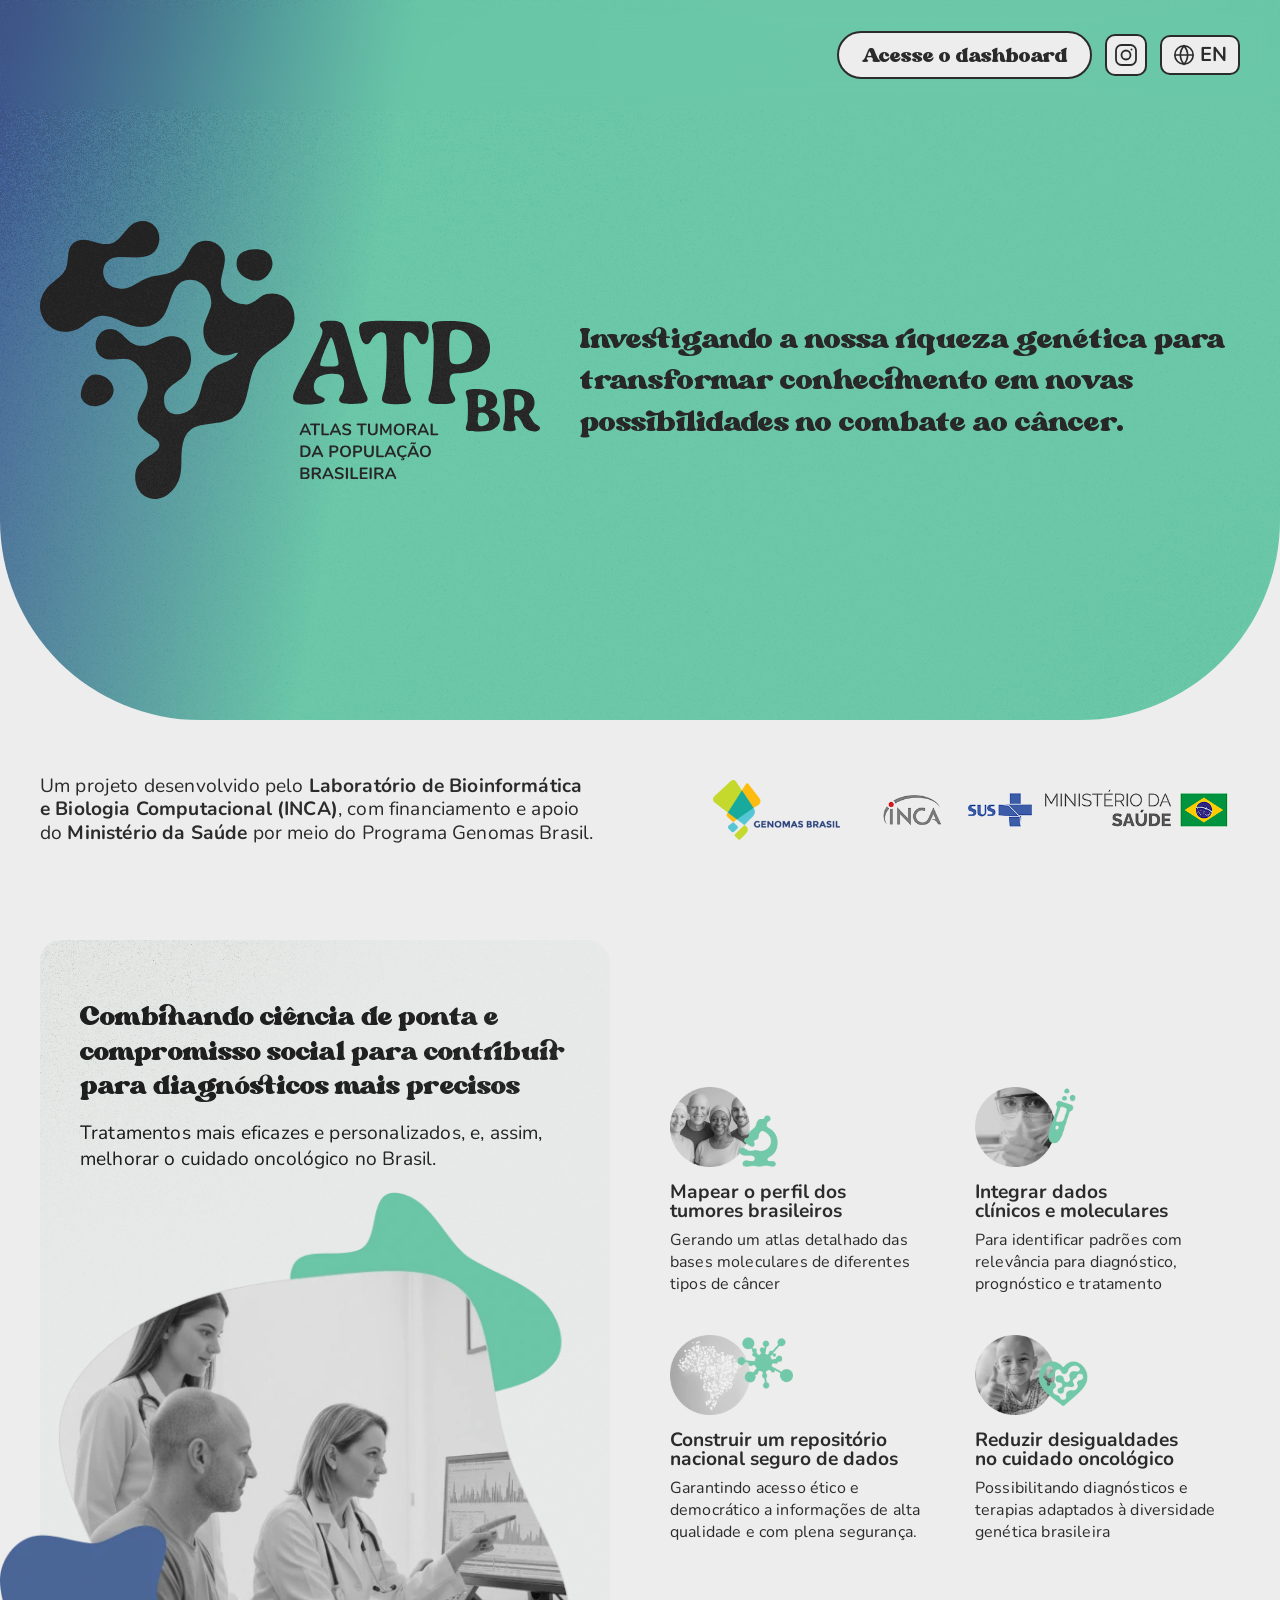
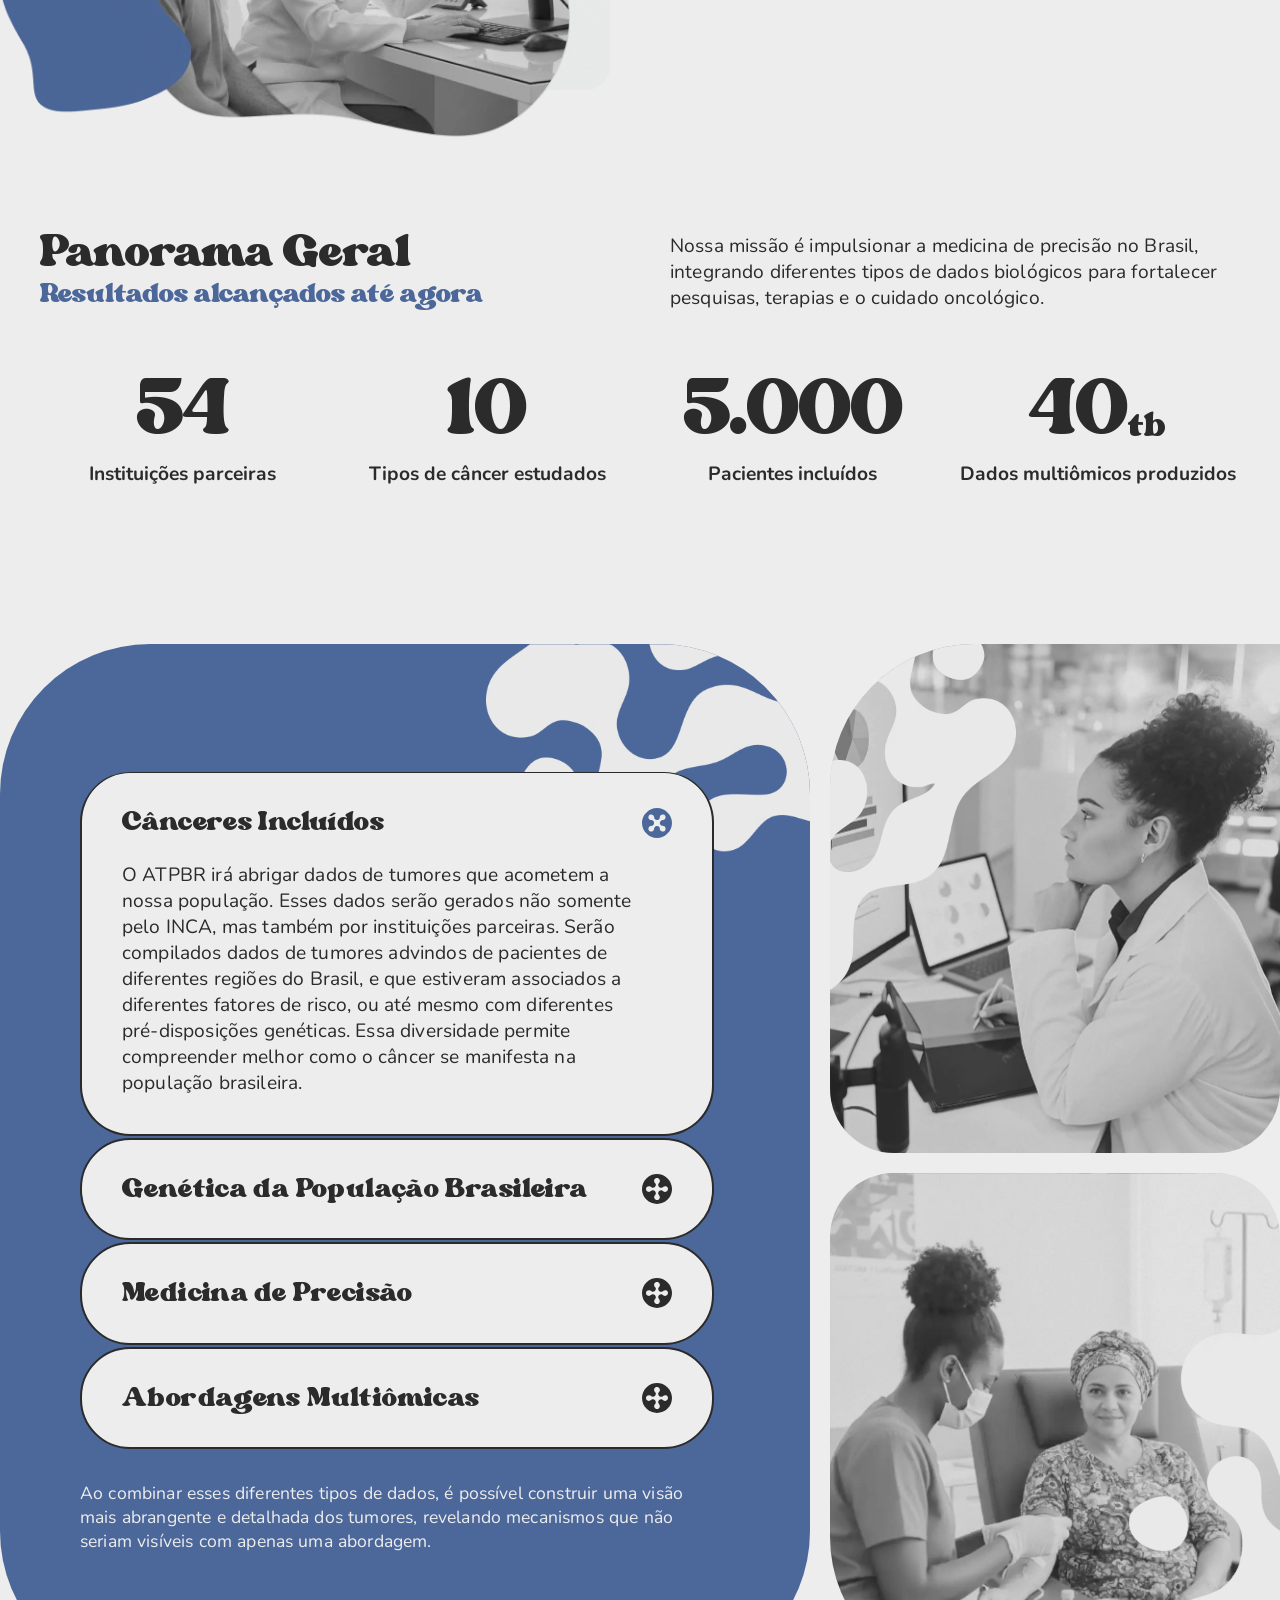
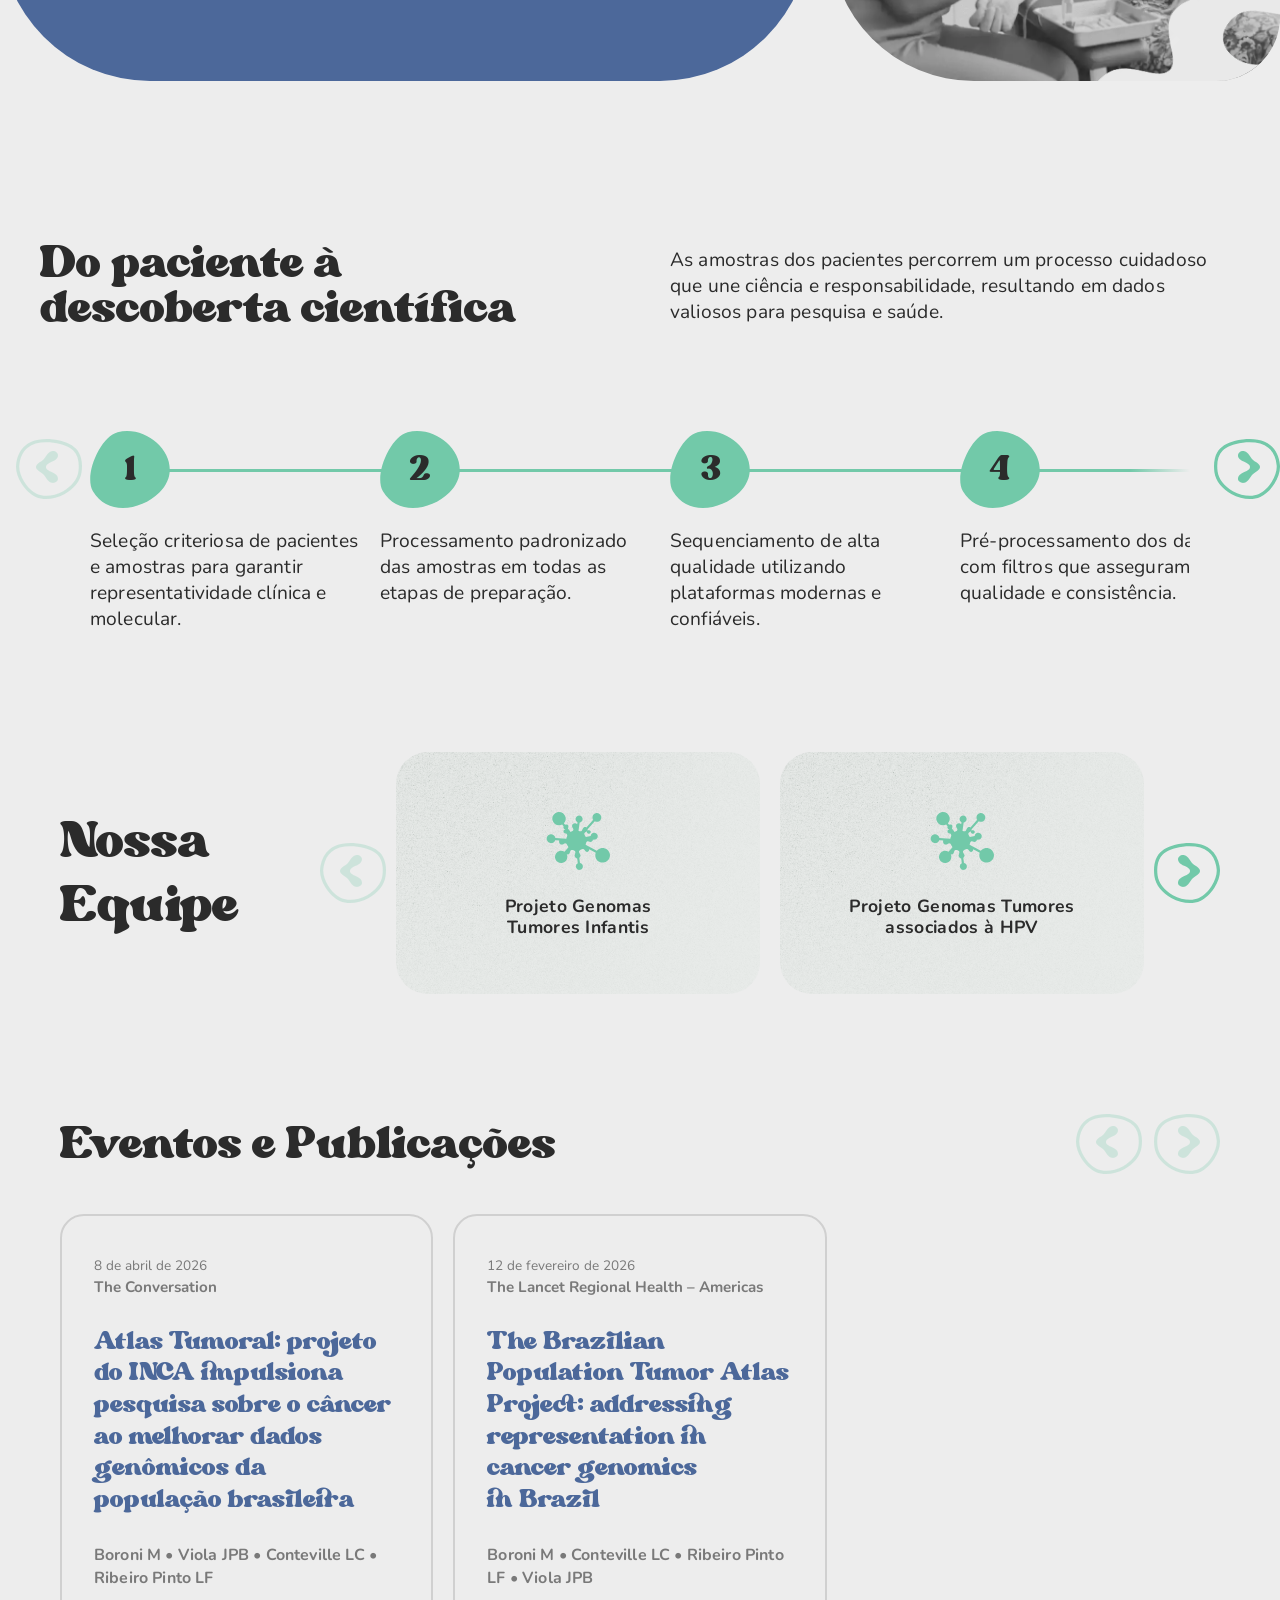
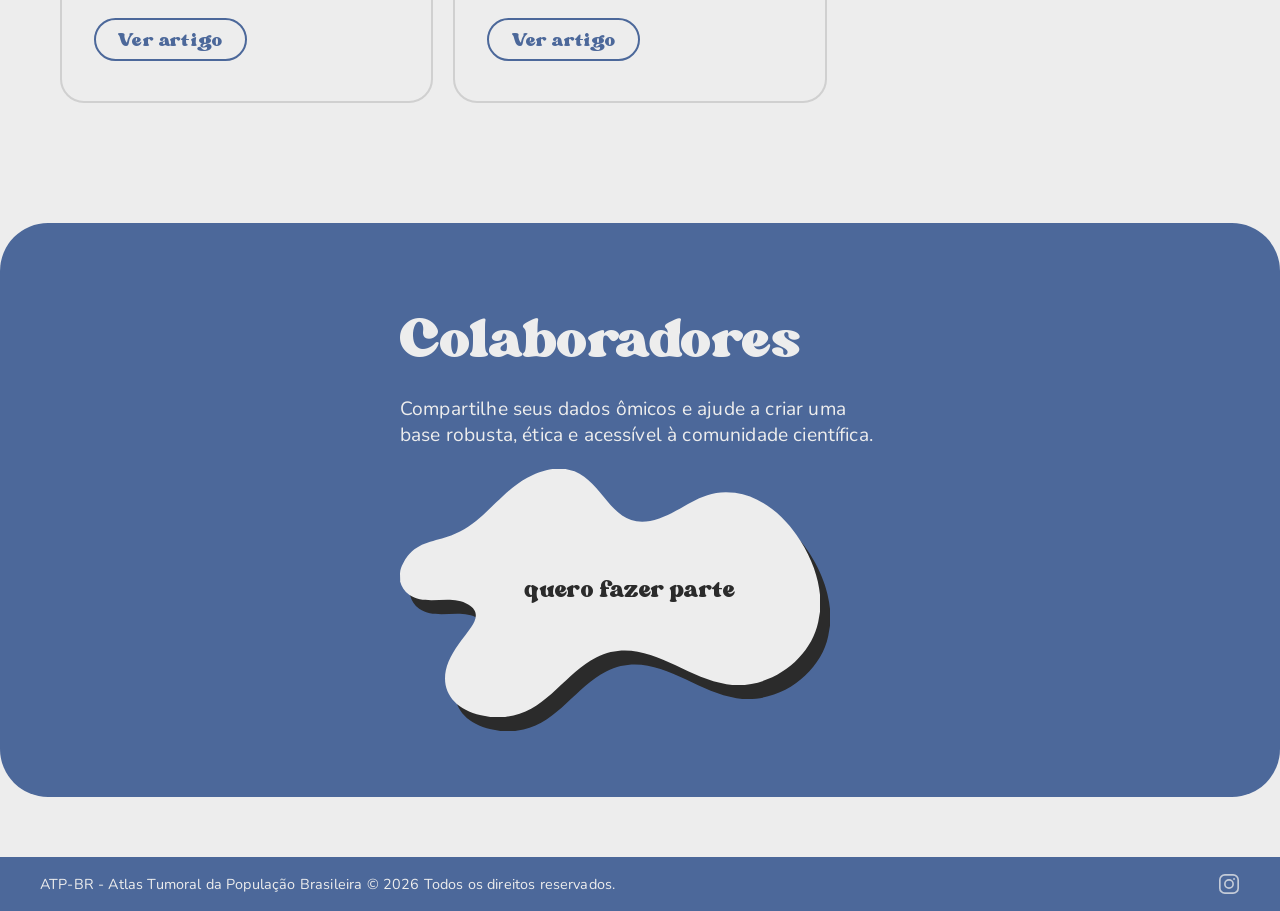
==== index.html @ d6e01028 "Modify publication title for clarity Updated the publication title to include additional context abo" ====
<!DOCTYPE html>
<html lang="pt-br">

<head>
    <meta charset="UTF-8">
    <meta name="viewport" content="width=device-width, initial-scale=1.0">
    <link rel="stylesheet" href="./style.css">
    <title>Atlas Tumoral da População Brasileira</title>
    <link rel="apple-touch-icon" sizes="180x180" href="./assets/apple-touch-icon.png">
<link rel="icon" type="image/png" sizes="32x32" href="./assets/favicon-32x32.png">
<link rel="icon" type="image/png" sizes="16x16" href="./assets/favicon-16x16.png">
    <link rel="preconnect" href="https://fonts.googleapis.com">
    <link rel="preconnect" href="https://fonts.gstatic.com" crossorigin>
    <link href="https://fonts.googleapis.com/css2?family=Nunito&display=swap" rel="stylesheet">
</head>

<body>
    <h1 style="display: none;">Atlas Tumoral da População Brasileira</h1>

    <header class="site-header">
        <div class="header-inner">

            <!-- CTAs (somem no mobile) -->
            <a href="https://forms.gle/86CwDE7oo6FdZ55z7" class="header-cta">Acesse o dashboard</a>
            <!-- <a href="#cta-cards" class="header-cta">Envie sua amostra</a> -->

            <!-- Instagram -->
            <a href="https://www.instagram.com/atp.br" target="_self" rel="noopener noreferrer" class="header-icon-btn"
                aria-label="Instagram">
                <svg viewBox="0 0 24 24" fill="none" stroke="currentColor" stroke-width="1.8"
                    xmlns="http://www.w3.org/2000/svg">
                    <rect x="2" y="2" width="20" height="20" rx="5.5" ry="5.5" />
                    <circle cx="12" cy="12" r="4.5" />
                    <circle cx="17.5" cy="6.5" r="1" fill="currentColor" stroke="none" />
                </svg>
            </a>

            <!-- Idioma -->
            <a href="./en.html" target="_self" rel="noopener noreferrer"
                aria-label="Selecionar idioma">
            <button class="header-lang">
                <svg viewBox="0 0 24 24" fill="none" stroke="currentColor" stroke-width="1.8"
                    xmlns="http://www.w3.org/2000/svg">
                    <circle cx="12" cy="12" r="10" />
                    <path
                        d="M2 12h20M12 2a15.3 15.3 0 0 1 4 10 15.3 15.3 0 0 1-4 10 15.3 15.3 0 0 1-4-10 15.3 15.3 0 0 1 4-10z" />
                </svg>
                EN
            </button>
            </a>

            <!-- Hamburguer (só no mobile) -->
            <button class="header-hamburger" id="headerHamburger" aria-label="Abrir menu">
                <svg class="icon-hamburger" viewBox="0 0 90 66.18" fill="none" stroke="currentColor" stroke-width="2.5"
                    stroke-linecap="round" xmlns="http://www.w3.org/2000/svg">
                    <g id="Camada_1-2" data-name="Camada 1">
                        <path d="M6.46,12.93h77.07c3.57,0,6.46-2.89,6.46-6.46s-2.89-6.46-6.46-6.46H6.46C2.89,0,0,2.9,0,6.47s2.89,6.46,6.46,6.46h0Z" fill="currentColor" stroke="none"/>
                        <path d="M6.46,39.55h77.07c3.57,0,6.46-2.89,6.46-6.46s-2.89-6.46-6.46-6.46H6.46c-3.57,0-6.46,2.9-6.46,6.47s2.89,6.46,6.46,6.46h0Z" fill="currentColor" stroke="none"/>
                        <path d="M83.53,53.25H6.46c-3.57,0-6.46,2.89-6.46,6.46s2.89,6.46,6.46,6.46h77.07c3.57,0,6.46-2.89,6.46-6.46s-2.89-6.46-6.46-6.46h0Z" fill="currentColor" stroke="none"/>
                    </g>
                </svg>
                <svg class="icon-close" viewBox="0 0 193.82 194.05" fill="none" stroke="currentColor" stroke-width="15"
                    stroke-linecap="round" xmlns="http://www.w3.org/2000/svg">
                    <path d="M193.07,154.88c-3.96-18.1-18.81-23.9-35.21-25.74-9.19-.99-17.82-5.94-23.12-13.65-7.99-11.53-7.5-27.01,1.06-38.11,3.89-5.02,9.4-9.12,15.49-11.24,4.6-1.63,9.48-1.41,14.28-1.84,2.26-.28,4.6-.64,6.79-1.41,8.41-3.04,15.98-10.04,19.16-18.46,6.79-17.96-2.19-36.7-20.36-42.71-21.21-7.07-42.07,8.56-43.13,30.83-.07,2.76.14,5.52-.14,8.2-1.48,13.93-15.84,22.34-28.71,23.19-10.47.71-21.07-3.11-27.79-11.38-7.42-9.12-4.53-18.67-8.06-28.71C56.38,4.05,32.91-6.84,14.52,5.04,1.09,13.81-3.58,32.05,2.86,46.55c9.05,20.22,30.33,13.51,46.24,23.05,10.18,6.08,15.2,17.47,14.71,29.13-.42,8.49-3.68,16.97-9.9,22.77-3.25,3.11-7.35,5.23-11.74,6.51-8.56,2.33-16.97.71-25.03,5.23-6.43,3.61-11.53,9.55-14.35,16.33-6.08,14.42-1.41,30.83,11.81,39.39l-.21.07c12.59,8.2,29.7,6.08,40.23-4.45,12.45-12.3,6.51-30.83,16.97-43.42,6.58-7.99,16.83-11.6,26.94-11.1,8.63.42,17.18,3.75,22.98,10.11,5.52,6.08,6.29,11.81,6.43,19.59.49,21.28,18.88,38.25,40.09,33.45,17.68-3.96,28.85-20.51,25.03-38.33Z" fill="currentColor" stroke="none"/>
                </svg>
            </button>

        </div>
    </header>

    <!-- Popup mobile -->
    <div class="header-popup" id="headerPopup" role="dialog" aria-modal="true" aria-label="Menu">
        <a href="#cta-cards" class="popup-cta">Acesse o dashboard</a>
        <!-- <a href="##cta-cards" class="popup-cta">Envie sua amostra</a> -->
    </div>


    <section class="hero">

        <div class="hero-container">

            <img class="logo-hero" src="./assets/logo.svg" alt="Logo do Atlas Tumoral da População Brasileira">

            <h2 class=" ">Investigando a nossa riqueza genética para transformar conhecimento em novas possibilidades no
                combate ao câncer.</h2>
        </div>

    </section>

    <section class="patrocinadores">

        <h3 class="balance">Um projeto desenvolvido pelo <strong>Laboratório de Bioinformática e Biologia Computacional
                (INCA)</strong>, com financiamento e apoio do <strong>Ministério da Saúde</strong> por meio do Programa
            Genomas Brasil.
        </h3>

        <div class="patrocinadores-logos">
            <img src="./assets/logo_genomasraros.webp" alt="logo do Programa Nacional de Genômica e Saúde de Precisão">
            <img src="./assets/logo-inca-sus-ms-2026-defeso.png" alt="logos do INCA, SUS e Ministério da Saúde">
        </div>

    </section>

    <section class="container">

        <!-- Coluna Esquerda (40%) -->
        <div class="left-column">

            <div class="objetivos-header">
                <h2>Combinando ciência de ponta e compromisso social para contribuir para diagnósticos mais precisos
                </h2>
                <p>Tratamentos mais eficazes e personalizados, e, assim, melhorar o cuidado oncológico no Brasil.</p>
            </div>

            <div class="objetivos-imagem-wrapper">
                <img src="./assets/atendimento-atpbr.webp" alt="Equipe médica analisando exames com paciente"
                    class="objetivos-image">
            </div>

        </div>

        <!-- Coluna Direita (60%) -->
        <div class="right-column">
            <div class="objetivos-cards-grid">

                <!-- Card 1 -->
                <div class="objetivos-card">
                    <div class="icon-wrapper">
                        <img src="./assets/1-objetivo.webp" alt="Ícone Mapear Perfil">
                    </div>
                    <h3>Mapear o perfil dos tumores brasileiros</h3>
                    <p>Gerando um atlas detalhado das bases moleculares de diferentes tipos de câncer</p>
                </div>

                <!-- Card 2 -->
                <div class="objetivos-card">
                    <div class="icon-wrapper">
                        <img src="./assets/2-objetivo.webp" alt="Ícone Integrar Dados">
                    </div>
                    <h3>Integrar dados clínicos e moleculares</h3>
                    <p>Para identificar padrões com relevância para diagnóstico, prognóstico e tratamento</p>
                </div>

                <!-- Card 3 -->
                <div class="objetivos-card">
                    <div class="icon-wrapper">
                        <img src="./assets/3-objetivo.webp" alt="Ícone Construir Repositório">
                    </div>
                    <h3>Construir um repositório nacional seguro de dados</h3>
                    <p>Garantindo acesso ético e democrático a informações de alta qualidade e com plena segurança.</p>
                </div>

                <!-- Card 4 -->
                <div class="objetivos-card">
                    <div class="icon-wrapper">
                        <img src="./assets/4-objetivo.webp" alt="Ícone Reduzir Desigualdades">
                    </div>
                    <h3>Reduzir desigualdades no cuidado oncológico</h3>
                    <p>Possibilitando diagnósticos e terapias adaptados à diversidade genética brasileira</p>
                </div>

            </div>
        </div>

    </section>

    <div class="dobra">
        <section class="container title">
            <!-- Coluna Esquerda (50%) -->
            <div class="left">
                <h2>Panorama Geral</h2>
                <h3>Resultados alcançados até agora</h3>
            </div>

            <!-- Coluna Direita (50%) -->
            <div class="right">
                <p>Nossa missão é impulsionar a medicina de precisão no Brasil, integrando diferentes tipos de dados
                    biológicos para fortalecer pesquisas, terapias e o cuidado oncológico.</p>
            </div>
        </section>

        <section class="container panorama-cards-grid">

            <!-- Card 1 -->
            <div class="panorama-card">
                <span>54</span>
                <h3>Instituições parceiras</h3>
            </div>

            <!-- Card 2 -->
            <div class="panorama-card">
                <span>10</span>
                <h3>Tipos de câncer estudados</h3>
            </div>

            <!-- Card 3 -->
            <div class="panorama-card">
                <span>5.000</span>
                <h3>Pacientes incluídos</h3>
            </div>

            <!-- Card 4 -->
            <div class="panorama-card">
                <span>40<sub>tb</sub></span>
                <h3>Dados multiômicos produzidos</h3>
            </div>

        </section>
    </div>


    <section class="section-sanfona dobra">
        <div class="two-col">

            <!-- ── ESQUERDA: SANFONA ── -->
            <div class="col-left">
                <div class="accordion" role="list">

                    <!-- Item 1 – aberto por padrão -->
                    <div class="accordion-item" role="listitem">
                        <button class="accordion-trigger" aria-expanded="true" aria-controls="body-1">
                            <h3>Cânceres Incluídos</h3>
                            <span class="accordion-icon" aria-hidden="true">
                                <svg xmlns="http://www.w3.org/2000/svg" viewBox="0 0 338 338">
                                    <path
                                        d="M288.5,49.5c-66-66-173-66-239,0-66,66-66,173,0,239,66,66,173,66,239,0s66-173,0-239ZM175.8,292.3c-15.4,3.3-30.3-5-36.2-19.5-2.8-6.8-3.4-14.6-1.4-21.7,2.5-8.9,9.6-13.7,14-21.4,2.2-4,3.6-8.4,3.7-12.9.3-8.5-3.4-16.8-9.1-23.1-7.9-8.6-19.5-13.1-31-10.2-18,4.5-28.3,24.3-49,16.4-14.8-5.7-24.4-21.9-21.1-37.6,4.6-21.4,28.9-30.3,47.8-21.2,9.6,4.6,14.3,13.4,26,14.6,10.6,1.1,20.8-3.7,27.7-11.6,8.5-9.7,12.7-25.8,3.9-36.7-1.7-2.1-3.8-3.9-5.7-5.9-15-16.5-11.3-42.3,8.7-52.3,17.1-8.6,36.7-1.7,44.6,15.8,3.7,8.2,3.3,18.5-.5,26.6-1,2.1-2.4,4-3.8,5.8-3.1,3.7-6.7,7-8.8,11.4-2.8,5.8-3.8,12.6-3,18.9,1.8,13.9,12.4,25.2,26.2,27.7,9.2,1.7,18.8-.9,26-6.7,12.9-10.3,27.5-16.7,43.1-6.7,15.3,9.9,19.1,29.5,9.4,44.8-11.6,18.4-36.6,19.4-52,4.7-5.6-5.4-10.2-8.9-18.4-9.3-8.6-.4-17,3.3-23.4,9.1-7.5,6.8-12.2,16.6-11.2,26.9,1.5,16.3,18.8,25.2,18.7,42.7,0,14.9-10.6,28.5-25.3,31.6h0Z" />
                                </svg>
                            </span>
                        </button>
                        <div class="accordion-body open" id="body-1" role="region">
                            <div class="accordion-body-inner">
                                <p>O ATPBR irá abrigar dados de tumores que acometem a nossa população. Esses dados
                                    serão gerados não somente pelo INCA, mas também por instituições parceiras. Serão
                                    compilados dados de tumores advindos de pacientes de diferentes regiões do Brasil, e
                                    que estiveram associados a diferentes fatores de risco, ou até mesmo com diferentes
                                    pré-disposições genéticas. Essa diversidade permite compreender melhor como o câncer
                                    se manifesta na população brasileira.</p>
                            </div>
                        </div>
                    </div>

                    <!-- Item 2 -->
                    <div class="accordion-item" role="listitem">
                        <button class="accordion-trigger" aria-expanded="false" aria-controls="body-2">
                            <h3>Genética da População Brasileira</h3>
                            <span class="accordion-icon" aria-hidden="true">
                                <svg xmlns="http://www.w3.org/2000/svg" viewBox="0 0 338 338">
                                    <path
                                        d="M288.5,49.5c-66-66-173-66-239,0-66,66-66,173,0,239,66,66,173,66,239,0s66-173,0-239ZM175.8,292.3c-15.4,3.3-30.3-5-36.2-19.5-2.8-6.8-3.4-14.6-1.4-21.7,2.5-8.9,9.6-13.7,14-21.4,2.2-4,3.6-8.4,3.7-12.9.3-8.5-3.4-16.8-9.1-23.1-7.9-8.6-19.5-13.1-31-10.2-18,4.5-28.3,24.3-49,16.4-14.8-5.7-24.4-21.9-21.1-37.6,4.6-21.4,28.9-30.3,47.8-21.2,9.6,4.6,14.3,13.4,26,14.6,10.6,1.1,20.8-3.7,27.7-11.6,8.5-9.7,12.7-25.8,3.9-36.7-1.7-2.1-3.8-3.9-5.7-5.9-15-16.5-11.3-42.3,8.7-52.3,17.1-8.6,36.7-1.7,44.6,15.8,3.7,8.2,3.3,18.5-.5,26.6-1,2.1-2.4,4-3.8,5.8-3.1,3.7-6.7,7-8.8,11.4-2.8,5.8-3.8,12.6-3,18.9,1.8,13.9,12.4,25.2,26.2,27.7,9.2,1.7,18.8-.9,26-6.7,12.9-10.3,27.5-16.7,43.1-6.7,15.3,9.9,19.1,29.5,9.4,44.8-11.6,18.4-36.6,19.4-52,4.7-5.6-5.4-10.2-8.9-18.4-9.3-8.6-.4-17,3.3-23.4,9.1-7.5,6.8-12.2,16.6-11.2,26.9,1.5,16.3,18.8,25.2,18.7,42.7,0,14.9-10.6,28.5-25.3,31.6h0Z" />
                                </svg>
                            </span>
                        </button>
                        <div class="accordion-body" id="body-2" role="region">
                            <div class="accordion-body-inner">
                                <p>O Brasil é um dos países mais geneticamente diversos do mundo, resultado da mistura
                                    de diferentes origens. Essa diversidade influencia tanto o risco de desenvolver
                                    câncer quanto a resposta a tratamentos. O ATPBR tem como principal objetivo reunir
                                    dados de diferentes estudos que sejam representativos da nossa população, reduzindo
                                    desigualdades e fortalecendo soluções em saúde adaptadas ao Brasil.</p>
                            </div>
                        </div>
                    </div>

                    <!-- Item 3 -->
                    <div class="accordion-item" role="listitem">
                        <button class="accordion-trigger" aria-expanded="false" aria-controls="body-3">
                            <h3>Medicina de Precisão</h3>
                            <span class="accordion-icon" aria-hidden="true">
                                <svg xmlns="http://www.w3.org/2000/svg" viewBox="0 0 338 338">
                                    <path
                                        d="M288.5,49.5c-66-66-173-66-239,0-66,66-66,173,0,239,66,66,173,66,239,0s66-173,0-239ZM175.8,292.3c-15.4,3.3-30.3-5-36.2-19.5-2.8-6.8-3.4-14.6-1.4-21.7,2.5-8.9,9.6-13.7,14-21.4,2.2-4,3.6-8.4,3.7-12.9.3-8.5-3.4-16.8-9.1-23.1-7.9-8.6-19.5-13.1-31-10.2-18,4.5-28.3,24.3-49,16.4-14.8-5.7-24.4-21.9-21.1-37.6,4.6-21.4,28.9-30.3,47.8-21.2,9.6,4.6,14.3,13.4,26,14.6,10.6,1.1,20.8-3.7,27.7-11.6,8.5-9.7,12.7-25.8,3.9-36.7-1.7-2.1-3.8-3.9-5.7-5.9-15-16.5-11.3-42.3,8.7-52.3,17.1-8.6,36.7-1.7,44.6,15.8,3.7,8.2,3.3,18.5-.5,26.6-1,2.1-2.4,4-3.8,5.8-3.1,3.7-6.7,7-8.8,11.4-2.8,5.8-3.8,12.6-3,18.9,1.8,13.9,12.4,25.2,26.2,27.7,9.2,1.7,18.8-.9,26-6.7,12.9-10.3,27.5-16.7,43.1-6.7,15.3,9.9,19.1,29.5,9.4,44.8-11.6,18.4-36.6,19.4-52,4.7-5.6-5.4-10.2-8.9-18.4-9.3-8.6-.4-17,3.3-23.4,9.1-7.5,6.8-12.2,16.6-11.2,26.9,1.5,16.3,18.8,25.2,18.7,42.7,0,14.9-10.6,28.5-25.3,31.6h0Z" />
                                </svg>
                            </span>
                        </button>
                        <div class="accordion-body" id="body-3" role="region">
                            <div class="accordion-body-inner">
                                <p>A medicina de precisão busca adaptar o cuidado oncológico às características
                                    biológicas, clínicas e sociais dos pacientes, superando a abordagem única e
                                    promovendo tratamentos mais eficazes. A partir dos dados disponibilizados pelo
                                    ATPBR, será possível identificar padrões específicos nos tumores da população
                                    brasileira, integrando informações genômicas, moleculares e clínicas. Esse
                                    conhecimento permitirá desenvolver estratégias terapêuticas mais adequadas à
                                    realidade do país, fortalecendo tanto a pesquisa científica quanto a formulação de
                                    políticas públicas que garantam um cuidado oncológico mais preciso, acessível e
                                    equitativo.
                                </p>
                            </div>
                        </div>
                    </div>

                    <!-- Item 4 -->
                    <div class="accordion-item" role="listitem">
                        <button class="accordion-trigger" aria-expanded="false" aria-controls="body-4">
                            <h3>Abordagens Multiômicas</h3>
                            <span class="accordion-icon" aria-hidden="true">
                                <svg xmlns="http://www.w3.org/2000/svg" viewBox="0 0 338 338">
                                    <path
                                        d="M288.5,49.5c-66-66-173-66-239,0-66,66-66,173,0,239,66,66,173,66,239,0s66-173,0-239ZM175.8,292.3c-15.4,3.3-30.3-5-36.2-19.5-2.8-6.8-3.4-14.6-1.4-21.7,2.5-8.9,9.6-13.7,14-21.4,2.2-4,3.6-8.4,3.7-12.9.3-8.5-3.4-16.8-9.1-23.1-7.9-8.6-19.5-13.1-31-10.2-18,4.5-28.3,24.3-49,16.4-14.8-5.7-24.4-21.9-21.1-37.6,4.6-21.4,28.9-30.3,47.8-21.2,9.6,4.6,14.3,13.4,26,14.6,10.6,1.1,20.8-3.7,27.7-11.6,8.5-9.7,12.7-25.8,3.9-36.7-1.7-2.1-3.8-3.9-5.7-5.9-15-16.5-11.3-42.3,8.7-52.3,17.1-8.6,36.7-1.7,44.6,15.8,3.7,8.2,3.3,18.5-.5,26.6-1,2.1-2.4,4-3.8,5.8-3.1,3.7-6.7,7-8.8,11.4-2.8,5.8-3.8,12.6-3,18.9,1.8,13.9,12.4,25.2,26.2,27.7,9.2,1.7,18.8-.9,26-6.7,12.9-10.3,27.5-16.7,43.1-6.7,15.3,9.9,19.1,29.5,9.4,44.8-11.6,18.4-36.6,19.4-52,4.7-5.6-5.4-10.2-8.9-18.4-9.3-8.6-.4-17,3.3-23.4,9.1-7.5,6.8-12.2,16.6-11.2,26.9,1.5,16.3,18.8,25.2,18.7,42.7,0,14.9-10.6,28.5-25.3,31.6h0Z" />
                                </svg>
                            </span>
                        </button>
                        <div class="accordion-body" id="body-4" role="region">
                            <div class="accordion-body-inner">
                                <p>Para compreender o câncer em profundidade, o ATPBR utiliza abordagens multiômicas,
                                    que integram diferentes camadas de informação biológica. Entre elas estão:</p>
                                <ul>
                                    <li>
                                        <p><strong>Sequenciamento do Genoma:</strong> podemos sequenciar o genoma
                                            completo (WGS, do
                                            inglês whole genome sequencing), ou seja, todo o DNA das células tumorais,
                                            ou parte dele, através do exoma sequenciamento analisa todo a parte que
                                            codifica pedaço dos genes traduzidos em proteínas (éxon), ou painéis, onde
                                            apenas uma porção do gene, ou alguns poucos genes são sequenciados. A
                                            análise do DNA das células tumorais permite detectar alterações genéticas
                                            como mutações somáticas e germinativas, assim como variações no número de
                                            cópias e outras variações estruturais.</p>
                                    </li>
                                    <li>
                                        <p><strong>Sequenciamento do RNA (RNA-seq):</strong> investiga quais genes estão
                                            sendo expressos
                                            (ativos) ou não (inativos), revelando o comportamento das células tumorais.
                                        </p>
                                    </li>
                                    <li>
                                        <p><strong>Metiloma:</strong> estuda modificações químicas no DNA que regulam a
                                            acessibilidade da
                                            cromatina, ou seja, o quão acessível está o DNA para que o gene possa ser
                                            lido e expresso. Os padrões de metilação influenciam na expressão dos genes,
                                            sem alterar a sequência genética.</p>
                                    </li>
                                </ul>
                                <p>Ao combinar esses diferentes tipos de dados, é possível construir uma visão mais
                                    abrangente e detalhada dos tumores, revelando mecanismos que não seriam visíveis com
                                    apenas uma abordagem.
                                </p>
                            </div>
                        </div>
                    </div>

                </div><!-- /accordion -->

                <span class="section-label">Ao combinar esses diferentes tipos de dados, é possível construir uma visão
                    mais abrangente e detalhada dos tumores, revelando mecanismos que não seriam visíveis com apenas uma
                    abordagem.</span>

            </div><!-- /col-left -->

            <!-- ── DIREITA: IMAGE CARDS ── -->
            <div class="col-right">
                <div class="img-card">
                </div>
                <div class="img-card">
                </div>
            </div><!-- /col-right -->

        </div><!-- /two-col -->
    </section>

    <div class="dobra">
        <section class="container title">
            <!-- Coluna Esquerda (50%) -->
            <div class="left">
                <h2>Do paciente à descoberta científica</h2>
            </div>

            <!-- Coluna Direita (50%) -->
            <div class="right">
                <p>As amostras dos pacientes percorrem um processo cuidadoso que une ciência e responsabilidade,
                    resultando em dados valiosos para pesquisa e saúde.</p>
            </div>
        </section>
    </div>


    <section class="slider-section">

        <!-- Linha horizontal de fundo -->
        <div class="slider-line"></div>

        <!-- Seta esquerda -->
        <button class="arrow-btn left-btn" id="btnPrev" aria-label="Anterior" disabled>
            <svg width="66" height="60" viewBox="0 0 66 60" fill="none" xmlns="http://www.w3.org/2000/svg">
                <path
                    d="M40.6837 13.4179C39.3482 12.2298 37.4564 11.7118 35.5792 12.1601C31.2894 13.1861 29.8966 18.1134 27.21 20.6865C26.1213 21.7287 24.8081 22.509 23.5919 23.374C22.5379 24.1235 21.4251 24.923 20.6524 25.9999C19.774 27.2239 19.7844 28.8138 20.6817 30.04C22.3696 32.3464 25.1948 33.3834 27.21 35.3134C29.8954 37.8866 31.2895 42.8149 35.5792 43.8398C37.4574 44.2891 39.3492 43.77 40.6837 42.582C42.8484 40.6541 42.1083 37.5737 40.1778 35.7284C37.7076 33.3675 33.7236 32.8857 31.2315 30.6064C31.1249 30.5096 31.0196 30.4072 30.9151 30.3007C29.6737 29.0408 29.6737 26.9581 30.9151 25.6982C31.0196 25.5917 31.1249 25.4893 31.2315 25.3925C33.7236 23.1132 37.7076 22.6324 40.1778 20.2704C42.1081 18.4242 42.8481 15.3457 40.6837 13.4179Z"
                    fill="#72C9A9" />
                <path fill-rule="evenodd" clip-rule="evenodd"
                    d="M37.1895 0.413016C31.7279 -0.216952 26.7182 -0.126862 22.295 0.68743C17.3026 1.60566 13.0499 3.44635 9.65533 6.15813C4.06425 10.624 0.838481 17.3712 0.0693893 26.2109C-0.409653 31.7129 1.6065 38.4657 5.59967 44.7392C9.47659 50.8305 14.6207 55.6344 19.711 57.9199C22.8177 59.3148 26.388 59.9999 30.167 59.9999C36.1622 59.9999 42.6856 58.2774 48.7383 54.9355C53.1943 52.4754 57.0755 49.2751 59.9639 45.6835C63.1575 41.7127 65.0598 37.4353 65.6192 32.9716C66.2611 27.849 66.0933 23.2865 65.1212 19.4111C64.163 15.5903 62.3928 12.2963 59.8575 9.622C55.2907 4.80364 47.7155 1.77306 37.6827 0.475516V0.469657C37.5634 0.454688 37.4474 0.442547 37.3292 0.428641C37.2824 0.422212 37.2362 0.41642 37.1895 0.411063V0.413016ZM30.3575 3.21477C32.556 3.21478 34.8657 3.36134 37.2794 3.65813C46.7711 4.82391 53.377 7.49291 57.4766 11.8173C61.9391 16.5254 63.544 23.3173 62.3838 32.5781C61.4451 40.0707 55.7487 47.38 47.1456 52.1308C41.572 55.2091 35.6064 56.7997 30.1827 56.7997C26.8684 56.7997 23.7569 56.2058 21.0596 54.995C16.6017 52.9935 11.8539 48.5202 8.35943 43.0302L8.35748 43.0292C4.73367 37.3365 2.89621 31.3058 3.31549 26.4853C4.00636 18.5489 6.82883 12.551 11.7051 8.65618C16.2088 5.0582 22.5787 3.21477 30.3575 3.21477Z"
                    fill="#72C9A9" />
            </svg>
        </button>

        <div class="slider-wrapper">

            <div class="slider-inner">
                <!-- Viewport do slider -->
                <div class="slider-viewport">
                    <div class="slider-track" id="sliderTrack">

                        <!-- Card 1 -->
                        <div class="slide-card">
                            <div class="card-number-wrap">
                                <svg class="bg-svg" viewBox="0 0 62 60" fill="none" xmlns="http://www.w3.org/2000/svg">
                                    <path
                                        d="M21.3721 0.904661C48.0598 -5.76931 76.4292 25.942 53.7118 48.112C39.6316 61.8596 13.3519 66.3755 2.09765 46.9331C-5.24595 34.2345 8.01829 4.24164 21.3721 0.904661Z"
                                        fill="#72C9A9" />
                                </svg>
                                <span class="num">1</span>
                            </div>
                            <p class="card-text">Seleção criteriosa de pacientes e amostras para garantir
                                representatividade clínica e molecular.</p>
                        </div>

                        <!-- Card 2 -->
                        <div class="slide-card">
                            <div class="card-number-wrap">
                                <svg class="bg-svg" viewBox="0 0 62 60" fill="none" xmlns="http://www.w3.org/2000/svg">
                                    <path
                                        d="M21.3721 0.904661C48.0598 -5.76931 76.4292 25.942 53.7118 48.112C39.6316 61.8596 13.3519 66.3755 2.09765 46.9331C-5.24595 34.2345 8.01829 4.24164 21.3721 0.904661Z"
                                        fill="#72C9A9" />
                                </svg>
                                <span class="num">2</span>
                            </div>
                            <p class="card-text">Processamento padronizado das amostras em todas as etapas de
                                preparação.</p>
                        </div>

                        <!-- Card 3 -->
                        <div class="slide-card">
                            <div class="card-number-wrap">
                                <svg class="bg-svg" viewBox="0 0 62 60" fill="none" xmlns="http://www.w3.org/2000/svg">
                                    <path
                                        d="M21.3721 0.904661C48.0598 -5.76931 76.4292 25.942 53.7118 48.112C39.6316 61.8596 13.3519 66.3755 2.09765 46.9331C-5.24595 34.2345 8.01829 4.24164 21.3721 0.904661Z"
                                        fill="#72C9A9" />
                                </svg>
                                <span class="num">3</span>
                            </div>
                            <p class="card-text">Sequenciamento de alta qualidade utilizando plataformas modernas e
                                confiáveis.</p>
                        </div>

                        <!-- Card 4 -->
                        <div class="slide-card">
                            <div class="card-number-wrap">
                                <svg class="bg-svg" viewBox="0 0 62 60" fill="none" xmlns="http://www.w3.org/2000/svg">
                                    <path
                                        d="M21.3721 0.904661C48.0598 -5.76931 76.4292 25.942 53.7118 48.112C39.6316 61.8596 13.3519 66.3755 2.09765 46.9331C-5.24595 34.2345 8.01829 4.24164 21.3721 0.904661Z"
                                        fill="#72C9A9" />
                                </svg>
                                <span class="num">4</span>
                            </div>
                            <p class="card-text">Pré-processamento dos dados com filtros que asseguram qualidade e
                                consistência.</p>
                        </div>

                        <!-- Card 5 -->
                        <div class="slide-card">
                            <div class="card-number-wrap">
                                <svg class="bg-svg" viewBox="0 0 62 60" fill="none" xmlns="http://www.w3.org/2000/svg">
                                    <path
                                        d="M21.3721 0.904661C48.0598 -5.76931 76.4292 25.942 53.7118 48.112C39.6316 61.8596 13.3519 66.3755 2.09765 46.9331C-5.24595 34.2345 8.01829 4.24164 21.3721 0.904661Z"
                                        fill="#72C9A9" />
                                </svg>
                                <span class="num">5</span>
                            </div>
                            <p class="card-text">Análises dos dados com pipelines reconhecidos pela comunidade
                                científica
                            </p>
                        </div>

                        <!-- Card 6 -->
                        <div class="slide-card">
                            <div class="card-number-wrap">
                                <svg class="bg-svg" viewBox="0 0 62 60" fill="none" xmlns="http://www.w3.org/2000/svg">
                                    <path
                                        d="M21.3721 0.904661C48.0598 -5.76931 76.4292 25.942 53.7118 48.112C39.6316 61.8596 13.3519 66.3755 2.09765 46.9331C-5.24595 34.2345 8.01829 4.24164 21.3721 0.904661Z"
                                        fill="#72C9A9" />
                                </svg>
                                <span class="num">6</span>
                            </div>
                            <p class="card-text">Padronização das referências genômicas para garantir análises
                                consistentes e comparáveis.</p>
                        </div>

                        <!-- Card 7 -->
                        <div class="slide-card">
                            <div class="card-number-wrap">
                                <svg class="bg-svg" viewBox="0 0 62 60" fill="none" xmlns="http://www.w3.org/2000/svg">
                                    <path
                                        d="M21.3721 0.904661C48.0598 -5.76931 76.4292 25.942 53.7118 48.112C39.6316 61.8596 13.3519 66.3755 2.09765 46.9331C-5.24595 34.2345 8.01829 4.24164 21.3721 0.904661Z"
                                        fill="#72C9A9" />
                                </svg>
                                <span class="num">7</span>
                            </div>
                            <p class="card-text">Portal público para acesso seguro e visualização integrada dos
                                resultados.</p>
                        </div>

                    </div><!-- /slider-track -->
                </div><!-- /slider-viewport -->
            </div><!-- /slider-inner -->

        </div><!-- /slider-wrapper -->

        <!-- Seta direita -->
        <button class="arrow-btn right-btn" id="btnNext" aria-label="Próximo">
            <svg width="66" height="60" viewBox="0 0 66 60" fill="none" xmlns="http://www.w3.org/2000/svg">
                <path
                    d="M25.3176 13.4179C26.653 12.2298 28.5449 11.7118 30.4221 12.1601C34.7118 13.1861 36.1046 18.1134 38.7912 20.6865C39.8799 21.7287 41.1931 22.509 42.4094 23.374C43.4634 24.1235 44.5761 24.923 45.3488 25.9999C46.2272 27.2239 46.2168 28.8138 45.3195 30.04C43.6316 32.3464 40.8064 33.3834 38.7912 35.3134C36.1058 37.8866 34.7117 42.8149 30.4221 43.8398C28.5439 44.2891 26.652 43.77 25.3176 42.582C23.1528 40.6541 23.8929 37.5737 25.8234 35.7284C28.2936 33.3675 32.2776 32.8857 34.7697 30.6064C34.8763 30.5096 34.9816 30.4072 35.0861 30.3007C36.3275 29.0408 36.3275 26.9581 35.0861 25.6982C34.9816 25.5917 34.8763 25.4893 34.7697 25.3925C32.2776 23.1132 28.2936 22.6324 25.8234 20.2704C23.8931 18.4242 23.1531 15.3457 25.3176 13.4179Z"
                    fill="#72C9A9" />
                <path fill-rule="evenodd" clip-rule="evenodd"
                    d="M28.8117 0.413016C34.2733 -0.216952 39.283 -0.126862 43.7062 0.68743C48.6986 1.60566 52.9513 3.44635 56.3459 6.15813C61.937 10.624 65.1627 17.3712 65.9318 26.2109C66.4109 31.7129 64.3947 38.4657 60.4016 44.7392C56.5246 50.8305 51.3805 55.6344 46.2902 57.9199C43.1835 59.3148 39.6132 59.9999 35.8342 59.9999C29.839 59.9999 23.3156 58.2774 17.2629 54.9355C12.807 52.4754 8.92571 49.2751 6.0373 45.6835C2.84377 41.7127 0.941445 37.4353 0.382024 32.9716C-0.25992 27.849 -0.0921291 23.2865 0.88007 19.4111C1.83819 15.5903 3.60844 12.2963 6.14374 9.622C10.7105 4.80364 18.2858 1.77306 28.3185 0.475516V0.469657C28.4378 0.454688 28.5538 0.442547 28.6721 0.428641C28.7188 0.422212 28.765 0.41642 28.8117 0.411063V0.413016ZM35.6437 3.21477C33.4452 3.21478 31.1355 3.36134 28.7219 3.65813C19.2301 4.82391 12.6242 7.49291 8.5246 11.8173C4.06216 16.5254 2.45723 23.3173 3.61738 32.5781C4.5561 40.0707 10.2525 47.38 18.8557 52.1308C24.4292 55.2091 30.3948 56.7997 35.8185 56.7997C39.1328 56.7997 42.2444 56.2058 44.9416 54.995C49.3995 52.9935 54.1473 48.5202 57.6418 43.0302L57.6437 43.0292C61.2676 37.3365 63.105 31.3058 62.6857 26.4853C61.9949 18.5489 59.1724 12.551 54.2961 8.65618C49.7924 5.0582 43.4226 3.21477 35.6437 3.21477Z"
                    fill="#72C9A9" />
            </svg>
        </button>

    </section>

    <section class="equipe-section dobra">
        <div class="equipe-inner">

            <!-- Coluna esquerda: título -->
            <div class="equipe-title-col">
                <h2>Nossa Equipe</h2>
            </div>

            <!-- Coluna direita: slider -->
            <div class="equipe-slider-col">

                <!-- Seta esquerda -->
                <button class="equipe-arrow left-btn" id="equipePrev" aria-label="Anterior" disabled>
                    <svg width="66" height="60" viewBox="0 0 66 60" fill="none" xmlns="http://www.w3.org/2000/svg">
                        <path
                            d="M40.6837 13.4179C39.3482 12.2298 37.4564 11.7118 35.5792 12.1601C31.2894 13.1861 29.8966 18.1134 27.21 20.6865C26.1213 21.7287 24.8081 22.509 23.5919 23.374C22.5379 24.1235 21.4251 24.923 20.6524 25.9999C19.774 27.2239 19.7844 28.8138 20.6817 30.04C22.3696 32.3464 25.1948 33.3834 27.21 35.3134C29.8954 37.8866 31.2895 42.8149 35.5792 43.8398C37.4574 44.2891 39.3492 43.77 40.6837 42.582C42.8484 40.6541 42.1083 37.5737 40.1778 35.7284C37.7076 33.3675 33.7236 32.8857 31.2315 30.6064C31.1249 30.5096 31.0196 30.4072 30.9151 30.3007C29.6737 29.0408 29.6737 26.9581 30.9151 25.6982C31.0196 25.5917 31.1249 25.4893 31.2315 25.3925C33.7236 23.1132 37.7076 22.6324 40.1778 20.2704C42.1081 18.4242 42.8481 15.3457 40.6837 13.4179Z"
                            fill="#72C9A9" />
                        <path fill-rule="evenodd" clip-rule="evenodd"
                            d="M37.1895 0.413016C31.7279 -0.216952 26.7182 -0.126862 22.295 0.68743C17.3026 1.60566 13.0499 3.44635 9.65533 6.15813C4.06425 10.624 0.838481 17.3712 0.0693893 26.2109C-0.409653 31.7129 1.6065 38.4657 5.59967 44.7392C9.47659 50.8305 14.6207 55.6344 19.711 57.9199C22.8177 59.3148 26.388 59.9999 30.167 59.9999C36.1622 59.9999 42.6856 58.2774 48.7383 54.9355C53.1943 52.4754 57.0755 49.2751 59.9639 45.6835C63.1575 41.7127 65.0598 37.4353 65.6192 32.9716C66.2611 27.849 66.0933 23.2865 65.1212 19.4111C64.163 15.5903 62.3928 12.2963 59.8575 9.622C55.2907 4.80364 47.7155 1.77306 37.6827 0.475516V0.469657C37.5634 0.454688 37.4474 0.442547 37.3292 0.428641C37.2824 0.422212 37.2362 0.41642 37.1895 0.411063V0.413016ZM30.3575 3.21477C32.556 3.21478 34.8657 3.36134 37.2794 3.65813C46.7711 4.82391 53.377 7.49291 57.4766 11.8173C61.9391 16.5254 63.544 23.3173 62.3838 32.5781C61.4451 40.0707 55.7487 47.38 47.1456 52.1308C41.572 55.2091 35.6064 56.7997 30.1827 56.7997C26.8684 56.7997 23.7569 56.2058 21.0596 54.995C16.6017 52.9935 11.8539 48.5202 8.35943 43.0302L8.35748 43.0292C4.73367 37.3365 2.89621 31.3058 3.31549 26.4853C4.00636 18.5489 6.82883 12.551 11.7051 8.65618C16.2088 5.0582 22.5787 3.21477 30.3575 3.21477Z"
                            fill="#72C9A9" />
                    </svg>
                </button>

                <!-- Viewport -->
                <div class="slider-viewport">
                    <div class="slider-track" id="equipeTrack">

                        <!-- Card 1 -->
                        <div class="equipe-card">
                            <div class="equipe-card-icon">
                                <svg width="83" height="79" viewBox="0 0 83 79" fill="none"
                                    xmlns="http://www.w3.org/2000/svg">
                                    <path
                                        d="M8.43712 14.0048C9.68109 18.6608 14.4703 21.4306 19.1261 20.1867C19.7834 20.011 20.4187 19.7533 20.9846 19.4553L22.7702 21.7894C22.5363 22.3419 22.4627 22.9337 22.6123 23.5158C22.9124 24.6827 24.0721 25.5202 25.3107 25.785C25.2577 25.7844 25.206 25.7777 25.1538 25.7799C22.7959 25.8172 21.813 28.6179 23.4395 30.2579C24.9577 31.789 27.5718 30.58 27.5474 33.8054C27.5466 34.055 27.4342 34.5458 27.2722 35.1143C26.9427 35.8361 26.6832 36.5891 26.4935 37.3617C26.4009 37.586 26.3139 37.7765 26.2345 37.9297L12.1899 36.8258C12.1734 36.6542 12.1295 36.4898 12.0856 36.3255C11.2734 33.2854 8.11526 31.459 5.0753 32.2712C2.03535 33.0834 0.207013 36.245 1.02657 39.3125C1.84612 42.38 4.99691 44.179 8.03686 43.3668C9.95395 42.8546 11.3885 41.415 11.9793 39.6726L17.2662 40.0881C16.9686 40.7751 16.8643 41.56 17.0062 42.3437C17.3217 44.0845 18.7271 45.4901 20.5214 45.4626C22.5466 45.4321 24.837 42.2644 26.8476 44.5295C26.8637 44.5457 26.882 44.5702 26.8968 44.5926C27.3281 45.8008 27.931 46.9043 28.6621 47.8945C28.7811 48.1972 28.8658 48.4592 28.8913 48.6314C28.9146 48.7954 28.9232 48.9486 28.9222 49.0985L23.8932 54.6235C22.094 53.4903 19.8113 53.0732 17.5929 53.6659C13.348 54.8001 10.7918 59.1802 11.9333 63.4528C13.0748 67.7253 17.475 70.2469 21.72 69.1127C25.965 67.9786 28.5211 63.5984 27.3796 59.3259C27.2669 58.9041 27.1173 58.4981 26.9398 58.1083C27.6342 58.357 28.4375 58.3654 29.2423 58.0389C32.0452 56.8998 30.5301 53.129 33.0474 52.568C34.4157 52.264 37.6918 53.0935 38.0379 54.7294C38.5347 57.0938 36.1009 58.9119 37.6677 61.5801C38.3471 62.7396 39.372 63.3138 40.4301 63.4302L41.2689 69.6997C39.3447 70.6246 38.2666 72.8492 38.8373 74.9855C39.4886 77.423 41.9873 78.8681 44.4248 78.2169C46.8622 77.5657 48.3072 75.0669 47.656 72.6294C47.1876 70.8766 45.7445 69.6483 44.0753 69.3313L43.1857 62.6851C44.3507 61.8398 45.0592 60.3623 44.5445 58.5456C44.1035 56.9938 42.4309 55.9941 42.8438 54.223C43.211 52.643 46.4626 51.1845 47.9277 51.2097C49.9966 51.2438 50.2216 53.5135 51.6303 54.4371C53.9 55.9257 56.5433 53.9255 55.9506 51.3667L64.4967 56.0406C63.8311 57.8323 63.7115 59.8009 64.2384 61.7728C65.5921 66.8396 70.8325 69.8703 75.8991 68.5166C80.9657 67.1629 83.9962 61.9225 82.6425 56.8557C81.2887 51.7889 76.0484 48.7582 70.9818 50.1119C68.8456 50.6826 67.0914 51.9142 65.8596 53.5638L51.3661 45.6402C51.5908 44.559 52.196 42.5634 52.4977 42.0778C53.7743 40.0143 55.6784 41.9352 57.3404 41.9401C59.6014 41.9463 60.7383 40.4248 60.8664 38.8178C61.7557 39.17 62.763 39.2501 63.7517 38.9859C66.1891 38.3347 67.6341 35.8359 66.9829 33.3984C66.3316 30.9609 63.8329 29.5158 61.3954 30.167C59.4784 30.6792 58.1644 32.3507 58.0302 34.2645L51.6423 35.5927C51.0133 34.7102 49.8654 32.6431 49.7538 32.1594C49.1913 29.7246 51.7445 29.3857 53.0634 28.1501C52.9224 28.534 52.9003 29.0006 53.0516 29.5559C53.2964 30.45 54.2585 31.6131 55.2719 31.5184C56.4632 31.4085 58.276 30.0996 58.0743 28.7626C57.7816 26.8103 54.9942 26.3167 53.655 27.3553C53.9591 26.7694 54.0614 26.164 54.0027 25.5928L63.3119 15.2768C64.5394 15.9172 66.0076 16.1412 67.4591 15.7533C70.4991 14.9411 72.3254 11.783 71.5132 8.7429C70.7009 5.70283 67.5428 3.87638 64.5029 4.68859C61.4629 5.5008 59.6366 8.65897 60.4488 11.699C60.6171 12.329 60.8803 12.8748 61.2257 13.3988L52.4339 23.1363C51.5642 22.594 50.4362 22.4464 49.3213 22.9849C47.0349 24.0917 47.5544 27.3978 45.6189 28.0939C44.6208 28.4545 43.2018 27.9533 42.1264 27.4865L43.7031 16.9037C43.8401 16.8672 43.9843 16.858 44.1212 16.8214C46.5587 16.1701 48.0037 13.6714 47.3524 11.2338C46.7012 8.7963 44.2025 7.3512 41.765 8.00243C39.3276 8.65365 37.8826 11.1524 38.5338 13.59C38.8851 14.9046 39.7748 15.9286 40.8908 16.4814L40.4844 19.2103C38.6057 16.7252 33.4702 17.6013 33.7709 21.7581C33.9189 23.8166 36.302 24.829 35.2854 26.9433C34.8682 27.8089 33.1321 28.6689 31.9593 29.1554L28.4748 24.6139C29.1484 23.401 29.443 20.9015 28.3266 19.941C27.2786 19.0384 25.8868 19.1227 24.7263 19.7321L23.2191 17.7697C25.2066 15.6542 26.0852 12.5732 25.2803 9.56047C24.0364 4.90451 19.2472 2.13474 14.5914 3.37866C9.93558 4.62257 7.18605 9.37719 8.4227 14.0058L8.43712 14.0048ZM25.8868 25.8658L25.8952 25.8753C25.8759 25.8687 25.8572 25.8649 25.8386 25.861C25.8538 25.8629 25.8717 25.8639 25.8868 25.8658Z"
                                        fill="#72C9A9" />
                                </svg>
                            </div>
                            <h3>Projeto Genomas Tumores Infantis</h3>
                        </div>

                        <!-- Card 2 -->
                        <div class="equipe-card">
                            <div class="equipe-card-icon">
                                <svg width="83" height="79" viewBox="0 0 83 79" fill="none"
                                    xmlns="http://www.w3.org/2000/svg">
                                    <path
                                        d="M8.43712 14.0048C9.68109 18.6608 14.4703 21.4306 19.1261 20.1867C19.7834 20.011 20.4187 19.7533 20.9846 19.4553L22.7702 21.7894C22.5363 22.3419 22.4627 22.9337 22.6123 23.5158C22.9124 24.6827 24.0721 25.5202 25.3107 25.785C25.2577 25.7844 25.206 25.7777 25.1538 25.7799C22.7959 25.8172 21.813 28.6179 23.4395 30.2579C24.9577 31.789 27.5718 30.58 27.5474 33.8054C27.5466 34.055 27.4342 34.5458 27.2722 35.1143C26.9427 35.8361 26.6832 36.5891 26.4935 37.3617C26.4009 37.586 26.3139 37.7765 26.2345 37.9297L12.1899 36.8258C12.1734 36.6542 12.1295 36.4898 12.0856 36.3255C11.2734 33.2854 8.11526 31.459 5.0753 32.2712C2.03535 33.0834 0.207013 36.245 1.02657 39.3125C1.84612 42.38 4.99691 44.179 8.03686 43.3668C9.95395 42.8546 11.3885 41.415 11.9793 39.6726L17.2662 40.0881C16.9686 40.7751 16.8643 41.56 17.0062 42.3437C17.3217 44.0845 18.7271 45.4901 20.5214 45.4626C22.5466 45.4321 24.837 42.2644 26.8476 44.5295C26.8637 44.5457 26.882 44.5702 26.8968 44.5926C27.3281 45.8008 27.931 46.9043 28.6621 47.8945C28.7811 48.1972 28.8658 48.4592 28.8913 48.6314C28.9146 48.7954 28.9232 48.9486 28.9222 49.0985L23.8932 54.6235C22.094 53.4903 19.8113 53.0732 17.5929 53.6659C13.348 54.8001 10.7918 59.1802 11.9333 63.4528C13.0748 67.7253 17.475 70.2469 21.72 69.1127C25.965 67.9786 28.5211 63.5984 27.3796 59.3259C27.2669 58.9041 27.1173 58.4981 26.9398 58.1083C27.6342 58.357 28.4375 58.3654 29.2423 58.0389C32.0452 56.8998 30.5301 53.129 33.0474 52.568C34.4157 52.264 37.6918 53.0935 38.0379 54.7294C38.5347 57.0938 36.1009 58.9119 37.6677 61.5801C38.3471 62.7396 39.372 63.3138 40.4301 63.4302L41.2689 69.6997C39.3447 70.6246 38.2666 72.8492 38.8373 74.9855C39.4886 77.423 41.9873 78.8681 44.4248 78.2169C46.8622 77.5657 48.3072 75.0669 47.656 72.6294C47.1876 70.8766 45.7445 69.6483 44.0753 69.3313L43.1857 62.6851C44.3507 61.8398 45.0592 60.3623 44.5445 58.5456C44.1035 56.9938 42.4309 55.9941 42.8438 54.223C43.211 52.643 46.4626 51.1845 47.9277 51.2097C49.9966 51.2438 50.2216 53.5135 51.6303 54.4371C53.9 55.9257 56.5433 53.9255 55.9506 51.3667L64.4967 56.0406C63.8311 57.8323 63.7115 59.8009 64.2384 61.7728C65.5921 66.8396 70.8325 69.8703 75.8991 68.5166C80.9657 67.1629 83.9962 61.9225 82.6425 56.8557C81.2887 51.7889 76.0484 48.7582 70.9818 50.1119C68.8456 50.6826 67.0914 51.9142 65.8596 53.5638L51.3661 45.6402C51.5908 44.559 52.196 42.5634 52.4977 42.0778C53.7743 40.0143 55.6784 41.9352 57.3404 41.9401C59.6014 41.9463 60.7383 40.4248 60.8664 38.8178C61.7557 39.17 62.763 39.2501 63.7517 38.9859C66.1891 38.3347 67.6341 35.8359 66.9829 33.3984C66.3316 30.9609 63.8329 29.5158 61.3954 30.167C59.4784 30.6792 58.1644 32.3507 58.0302 34.2645L51.6423 35.5927C51.0133 34.7102 49.8654 32.6431 49.7538 32.1594C49.1913 29.7246 51.7445 29.3857 53.0634 28.1501C52.9224 28.534 52.9003 29.0006 53.0516 29.5559C53.2964 30.45 54.2585 31.6131 55.2719 31.5184C56.4632 31.4085 58.276 30.0996 58.0743 28.7626C57.7816 26.8103 54.9942 26.3167 53.655 27.3553C53.9591 26.7694 54.0614 26.164 54.0027 25.5928L63.3119 15.2768C64.5394 15.9172 66.0076 16.1412 67.4591 15.7533C70.4991 14.9411 72.3254 11.783 71.5132 8.7429C70.7009 5.70283 67.5428 3.87638 64.5029 4.68859C61.4629 5.5008 59.6366 8.65897 60.4488 11.699C60.6171 12.329 60.8803 12.8748 61.2257 13.3988L52.4339 23.1363C51.5642 22.594 50.4362 22.4464 49.3213 22.9849C47.0349 24.0917 47.5544 27.3978 45.6189 28.0939C44.6208 28.4545 43.2018 27.9533 42.1264 27.4865L43.7031 16.9037C43.8401 16.8672 43.9843 16.858 44.1212 16.8214C46.5587 16.1701 48.0037 13.6714 47.3524 11.2338C46.7012 8.7963 44.2025 7.3512 41.765 8.00243C39.3276 8.65365 37.8826 11.1524 38.5338 13.59C38.8851 14.9046 39.7748 15.9286 40.8908 16.4814L40.4844 19.2103C38.6057 16.7252 33.4702 17.6013 33.7709 21.7581C33.9189 23.8166 36.302 24.829 35.2854 26.9433C34.8682 27.8089 33.1321 28.6689 31.9593 29.1554L28.4748 24.6139C29.1484 23.401 29.443 20.9015 28.3266 19.941C27.2786 19.0384 25.8868 19.1227 24.7263 19.7321L23.2191 17.7697C25.2066 15.6542 26.0852 12.5732 25.2803 9.56047C24.0364 4.90451 19.2472 2.13474 14.5914 3.37866C9.93558 4.62257 7.18605 9.37719 8.4227 14.0058L8.43712 14.0048ZM25.8868 25.8658L25.8952 25.8753C25.8759 25.8687 25.8572 25.8649 25.8386 25.861C25.8538 25.8629 25.8717 25.8639 25.8868 25.8658Z"
                                        fill="#72C9A9" />
                                </svg>
                            </div>
                            <h3>Projeto Genomas Tumores associados à HPV</h3>
                        </div>

                        <!-- Card 3 -->
                        <div class="equipe-card">
                            <div class="equipe-card-icon">
                                <svg width="83" height="79" viewBox="0 0 83 79" fill="none"
                                    xmlns="http://www.w3.org/2000/svg">
                                    <path
                                        d="M8.43712 14.0048C9.68109 18.6608 14.4703 21.4306 19.1261 20.1867C19.7834 20.011 20.4187 19.7533 20.9846 19.4553L22.7702 21.7894C22.5363 22.3419 22.4627 22.9337 22.6123 23.5158C22.9124 24.6827 24.0721 25.5202 25.3107 25.785C25.2577 25.7844 25.206 25.7777 25.1538 25.7799C22.7959 25.8172 21.813 28.6179 23.4395 30.2579C24.9577 31.789 27.5718 30.58 27.5474 33.8054C27.5466 34.055 27.4342 34.5458 27.2722 35.1143C26.9427 35.8361 26.6832 36.5891 26.4935 37.3617C26.4009 37.586 26.3139 37.7765 26.2345 37.9297L12.1899 36.8258C12.1734 36.6542 12.1295 36.4898 12.0856 36.3255C11.2734 33.2854 8.11526 31.459 5.0753 32.2712C2.03535 33.0834 0.207013 36.245 1.02657 39.3125C1.84612 42.38 4.99691 44.179 8.03686 43.3668C9.95395 42.8546 11.3885 41.415 11.9793 39.6726L17.2662 40.0881C16.9686 40.7751 16.8643 41.56 17.0062 42.3437C17.3217 44.0845 18.7271 45.4901 20.5214 45.4626C22.5466 45.4321 24.837 42.2644 26.8476 44.5295C26.8637 44.5457 26.882 44.5702 26.8968 44.5926C27.3281 45.8008 27.931 46.9043 28.6621 47.8945C28.7811 48.1972 28.8658 48.4592 28.8913 48.6314C28.9146 48.7954 28.9232 48.9486 28.9222 49.0985L23.8932 54.6235C22.094 53.4903 19.8113 53.0732 17.5929 53.6659C13.348 54.8001 10.7918 59.1802 11.9333 63.4528C13.0748 67.7253 17.475 70.2469 21.72 69.1127C25.965 67.9786 28.5211 63.5984 27.3796 59.3259C27.2669 58.9041 27.1173 58.4981 26.9398 58.1083C27.6342 58.357 28.4375 58.3654 29.2423 58.0389C32.0452 56.8998 30.5301 53.129 33.0474 52.568C34.4157 52.264 37.6918 53.0935 38.0379 54.7294C38.5347 57.0938 36.1009 58.9119 37.6677 61.5801C38.3471 62.7396 39.372 63.3138 40.4301 63.4302L41.2689 69.6997C39.3447 70.6246 38.2666 72.8492 38.8373 74.9855C39.4886 77.423 41.9873 78.8681 44.4248 78.2169C46.8622 77.5657 48.3072 75.0669 47.656 72.6294C47.1876 70.8766 45.7445 69.6483 44.0753 69.3313L43.1857 62.6851C44.3507 61.8398 45.0592 60.3623 44.5445 58.5456C44.1035 56.9938 42.4309 55.9941 42.8438 54.223C43.211 52.643 46.4626 51.1845 47.9277 51.2097C49.9966 51.2438 50.2216 53.5135 51.6303 54.4371C53.9 55.9257 56.5433 53.9255 55.9506 51.3667L64.4967 56.0406C63.8311 57.8323 63.7115 59.8009 64.2384 61.7728C65.5921 66.8396 70.8325 69.8703 75.8991 68.5166C80.9657 67.1629 83.9962 61.9225 82.6425 56.8557C81.2887 51.7889 76.0484 48.7582 70.9818 50.1119C68.8456 50.6826 67.0914 51.9142 65.8596 53.5638L51.3661 45.6402C51.5908 44.559 52.196 42.5634 52.4977 42.0778C53.7743 40.0143 55.6784 41.9352 57.3404 41.9401C59.6014 41.9463 60.7383 40.4248 60.8664 38.8178C61.7557 39.17 62.763 39.2501 63.7517 38.9859C66.1891 38.3347 67.6341 35.8359 66.9829 33.3984C66.3316 30.9609 63.8329 29.5158 61.3954 30.167C59.4784 30.6792 58.1644 32.3507 58.0302 34.2645L51.6423 35.5927C51.0133 34.7102 49.8654 32.6431 49.7538 32.1594C49.1913 29.7246 51.7445 29.3857 53.0634 28.1501C52.9224 28.534 52.9003 29.0006 53.0516 29.5559C53.2964 30.45 54.2585 31.6131 55.2719 31.5184C56.4632 31.4085 58.276 30.0996 58.0743 28.7626C57.7816 26.8103 54.9942 26.3167 53.655 27.3553C53.9591 26.7694 54.0614 26.164 54.0027 25.5928L63.3119 15.2768C64.5394 15.9172 66.0076 16.1412 67.4591 15.7533C70.4991 14.9411 72.3254 11.783 71.5132 8.7429C70.7009 5.70283 67.5428 3.87638 64.5029 4.68859C61.4629 5.5008 59.6366 8.65897 60.4488 11.699C60.6171 12.329 60.8803 12.8748 61.2257 13.3988L52.4339 23.1363C51.5642 22.594 50.4362 22.4464 49.3213 22.9849C47.0349 24.0917 47.5544 27.3978 45.6189 28.0939C44.6208 28.4545 43.2018 27.9533 42.1264 27.4865L43.7031 16.9037C43.8401 16.8672 43.9843 16.858 44.1212 16.8214C46.5587 16.1701 48.0037 13.6714 47.3524 11.2338C46.7012 8.7963 44.2025 7.3512 41.765 8.00243C39.3276 8.65365 37.8826 11.1524 38.5338 13.59C38.8851 14.9046 39.7748 15.9286 40.8908 16.4814L40.4844 19.2103C38.6057 16.7252 33.4702 17.6013 33.7709 21.7581C33.9189 23.8166 36.302 24.829 35.2854 26.9433C34.8682 27.8089 33.1321 28.6689 31.9593 29.1554L28.4748 24.6139C29.1484 23.401 29.443 20.9015 28.3266 19.941C27.2786 19.0384 25.8868 19.1227 24.7263 19.7321L23.2191 17.7697C25.2066 15.6542 26.0852 12.5732 25.2803 9.56047C24.0364 4.90451 19.2472 2.13474 14.5914 3.37866C9.93558 4.62257 7.18605 9.37719 8.4227 14.0058L8.43712 14.0048ZM25.8868 25.8658L25.8952 25.8753C25.8759 25.8687 25.8572 25.8649 25.8386 25.861C25.8538 25.8629 25.8717 25.8639 25.8868 25.8658Z"
                                        fill="#72C9A9" />
                                </svg>
                            </div>
                            <h3>Projeto Genomas Câncer de Ovário</h3>
                        </div>

                        <!-- Card 4 -->
                        <div class="equipe-card">
                            <div class="equipe-card-icon">
                                <svg width="83" height="79" viewBox="0 0 83 79" fill="none"
                                    xmlns="http://www.w3.org/2000/svg">
                                    <path
                                        d="M8.43712 14.0048C9.68109 18.6608 14.4703 21.4306 19.1261 20.1867C19.7834 20.011 20.4187 19.7533 20.9846 19.4553L22.7702 21.7894C22.5363 22.3419 22.4627 22.9337 22.6123 23.5158C22.9124 24.6827 24.0721 25.5202 25.3107 25.785C25.2577 25.7844 25.206 25.7777 25.1538 25.7799C22.7959 25.8172 21.813 28.6179 23.4395 30.2579C24.9577 31.789 27.5718 30.58 27.5474 33.8054C27.5466 34.055 27.4342 34.5458 27.2722 35.1143C26.9427 35.8361 26.6832 36.5891 26.4935 37.3617C26.4009 37.586 26.3139 37.7765 26.2345 37.9297L12.1899 36.8258C12.1734 36.6542 12.1295 36.4898 12.0856 36.3255C11.2734 33.2854 8.11526 31.459 5.0753 32.2712C2.03535 33.0834 0.207013 36.245 1.02657 39.3125C1.84612 42.38 4.99691 44.179 8.03686 43.3668C9.95395 42.8546 11.3885 41.415 11.9793 39.6726L17.2662 40.0881C16.9686 40.7751 16.8643 41.56 17.0062 42.3437C17.3217 44.0845 18.7271 45.4901 20.5214 45.4626C22.5466 45.4321 24.837 42.2644 26.8476 44.5295C26.8637 44.5457 26.882 44.5702 26.8968 44.5926C27.3281 45.8008 27.931 46.9043 28.6621 47.8945C28.7811 48.1972 28.8658 48.4592 28.8913 48.6314C28.9146 48.7954 28.9232 48.9486 28.9222 49.0985L23.8932 54.6235C22.094 53.4903 19.8113 53.0732 17.5929 53.6659C13.348 54.8001 10.7918 59.1802 11.9333 63.4528C13.0748 67.7253 17.475 70.2469 21.72 69.1127C25.965 67.9786 28.5211 63.5984 27.3796 59.3259C27.2669 58.9041 27.1173 58.4981 26.9398 58.1083C27.6342 58.357 28.4375 58.3654 29.2423 58.0389C32.0452 56.8998 30.5301 53.129 33.0474 52.568C34.4157 52.264 37.6918 53.0935 38.0379 54.7294C38.5347 57.0938 36.1009 58.9119 37.6677 61.5801C38.3471 62.7396 39.372 63.3138 40.4301 63.4302L41.2689 69.6997C39.3447 70.6246 38.2666 72.8492 38.8373 74.9855C39.4886 77.423 41.9873 78.8681 44.4248 78.2169C46.8622 77.5657 48.3072 75.0669 47.656 72.6294C47.1876 70.8766 45.7445 69.6483 44.0753 69.3313L43.1857 62.6851C44.3507 61.8398 45.0592 60.3623 44.5445 58.5456C44.1035 56.9938 42.4309 55.9941 42.8438 54.223C43.211 52.643 46.4626 51.1845 47.9277 51.2097C49.9966 51.2438 50.2216 53.5135 51.6303 54.4371C53.9 55.9257 56.5433 53.9255 55.9506 51.3667L64.4967 56.0406C63.8311 57.8323 63.7115 59.8009 64.2384 61.7728C65.5921 66.8396 70.8325 69.8703 75.8991 68.5166C80.9657 67.1629 83.9962 61.9225 82.6425 56.8557C81.2887 51.7889 76.0484 48.7582 70.9818 50.1119C68.8456 50.6826 67.0914 51.9142 65.8596 53.5638L51.3661 45.6402C51.5908 44.559 52.196 42.5634 52.4977 42.0778C53.7743 40.0143 55.6784 41.9352 57.3404 41.9401C59.6014 41.9463 60.7383 40.4248 60.8664 38.8178C61.7557 39.17 62.763 39.2501 63.7517 38.9859C66.1891 38.3347 67.6341 35.8359 66.9829 33.3984C66.3316 30.9609 63.8329 29.5158 61.3954 30.167C59.4784 30.6792 58.1644 32.3507 58.0302 34.2645L51.6423 35.5927C51.0133 34.7102 49.8654 32.6431 49.7538 32.1594C49.1913 29.7246 51.7445 29.3857 53.0634 28.1501C52.9224 28.534 52.9003 29.0006 53.0516 29.5559C53.2964 30.45 54.2585 31.6131 55.2719 31.5184C56.4632 31.4085 58.276 30.0996 58.0743 28.7626C57.7816 26.8103 54.9942 26.3167 53.655 27.3553C53.9591 26.7694 54.0614 26.164 54.0027 25.5928L63.3119 15.2768C64.5394 15.9172 66.0076 16.1412 67.4591 15.7533C70.4991 14.9411 72.3254 11.783 71.5132 8.7429C70.7009 5.70283 67.5428 3.87638 64.5029 4.68859C61.4629 5.5008 59.6366 8.65897 60.4488 11.699C60.6171 12.329 60.8803 12.8748 61.2257 13.3988L52.4339 23.1363C51.5642 22.594 50.4362 22.4464 49.3213 22.9849C47.0349 24.0917 47.5544 27.3978 45.6189 28.0939C44.6208 28.4545 43.2018 27.9533 42.1264 27.4865L43.7031 16.9037C43.8401 16.8672 43.9843 16.858 44.1212 16.8214C46.5587 16.1701 48.0037 13.6714 47.3524 11.2338C46.7012 8.7963 44.2025 7.3512 41.765 8.00243C39.3276 8.65365 37.8826 11.1524 38.5338 13.59C38.8851 14.9046 39.7748 15.9286 40.8908 16.4814L40.4844 19.2103C38.6057 16.7252 33.4702 17.6013 33.7709 21.7581C33.9189 23.8166 36.302 24.829 35.2854 26.9433C34.8682 27.8089 33.1321 28.6689 31.9593 29.1554L28.4748 24.6139C29.1484 23.401 29.443 20.9015 28.3266 19.941C27.2786 19.0384 25.8868 19.1227 24.7263 19.7321L23.2191 17.7697C25.2066 15.6542 26.0852 12.5732 25.2803 9.56047C24.0364 4.90451 19.2472 2.13474 14.5914 3.37866C9.93558 4.62257 7.18605 9.37719 8.4227 14.0058L8.43712 14.0048ZM25.8868 25.8658L25.8952 25.8753C25.8759 25.8687 25.8572 25.8649 25.8386 25.861C25.8538 25.8629 25.8717 25.8639 25.8868 25.8658Z"
                                        fill="#72C9A9" />
                                </svg>
                            </div>
                            <h3>Projeto Genomas Câncer de Endométrio</h3>
                        </div>

                        <!-- Card 5 -->
                        <div class="equipe-card">
                            <div class="equipe-card-icon">
                                <svg width="83" height="79" viewBox="0 0 83 79" fill="none"
                                    xmlns="http://www.w3.org/2000/svg">
                                    <path
                                        d="M8.43712 14.0048C9.68109 18.6608 14.4703 21.4306 19.1261 20.1867C19.7834 20.011 20.4187 19.7533 20.9846 19.4553L22.7702 21.7894C22.5363 22.3419 22.4627 22.9337 22.6123 23.5158C22.9124 24.6827 24.0721 25.5202 25.3107 25.785C25.2577 25.7844 25.206 25.7777 25.1538 25.7799C22.7959 25.8172 21.813 28.6179 23.4395 30.2579C24.9577 31.789 27.5718 30.58 27.5474 33.8054C27.5466 34.055 27.4342 34.5458 27.2722 35.1143C26.9427 35.8361 26.6832 36.5891 26.4935 37.3617C26.4009 37.586 26.3139 37.7765 26.2345 37.9297L12.1899 36.8258C12.1734 36.6542 12.1295 36.4898 12.0856 36.3255C11.2734 33.2854 8.11526 31.459 5.0753 32.2712C2.03535 33.0834 0.207013 36.245 1.02657 39.3125C1.84612 42.38 4.99691 44.179 8.03686 43.3668C9.95395 42.8546 11.3885 41.415 11.9793 39.6726L17.2662 40.0881C16.9686 40.7751 16.8643 41.56 17.0062 42.3437C17.3217 44.0845 18.7271 45.4901 20.5214 45.4626C22.5466 45.4321 24.837 42.2644 26.8476 44.5295C26.8637 44.5457 26.882 44.5702 26.8968 44.5926C27.3281 45.8008 27.931 46.9043 28.6621 47.8945C28.7811 48.1972 28.8658 48.4592 28.8913 48.6314C28.9146 48.7954 28.9232 48.9486 28.9222 49.0985L23.8932 54.6235C22.094 53.4903 19.8113 53.0732 17.5929 53.6659C13.348 54.8001 10.7918 59.1802 11.9333 63.4528C13.0748 67.7253 17.475 70.2469 21.72 69.1127C25.965 67.9786 28.5211 63.5984 27.3796 59.3259C27.2669 58.9041 27.1173 58.4981 26.9398 58.1083C27.6342 58.357 28.4375 58.3654 29.2423 58.0389C32.0452 56.8998 30.5301 53.129 33.0474 52.568C34.4157 52.264 37.6918 53.0935 38.0379 54.7294C38.5347 57.0938 36.1009 58.9119 37.6677 61.5801C38.3471 62.7396 39.372 63.3138 40.4301 63.4302L41.2689 69.6997C39.3447 70.6246 38.2666 72.8492 38.8373 74.9855C39.4886 77.423 41.9873 78.8681 44.4248 78.2169C46.8622 77.5657 48.3072 75.0669 47.656 72.6294C47.1876 70.8766 45.7445 69.6483 44.0753 69.3313L43.1857 62.6851C44.3507 61.8398 45.0592 60.3623 44.5445 58.5456C44.1035 56.9938 42.4309 55.9941 42.8438 54.223C43.211 52.643 46.4626 51.1845 47.9277 51.2097C49.9966 51.2438 50.2216 53.5135 51.6303 54.4371C53.9 55.9257 56.5433 53.9255 55.9506 51.3667L64.4967 56.0406C63.8311 57.8323 63.7115 59.8009 64.2384 61.7728C65.5921 66.8396 70.8325 69.8703 75.8991 68.5166C80.9657 67.1629 83.9962 61.9225 82.6425 56.8557C81.2887 51.7889 76.0484 48.7582 70.9818 50.1119C68.8456 50.6826 67.0914 51.9142 65.8596 53.5638L51.3661 45.6402C51.5908 44.559 52.196 42.5634 52.4977 42.0778C53.7743 40.0143 55.6784 41.9352 57.3404 41.9401C59.6014 41.9463 60.7383 40.4248 60.8664 38.8178C61.7557 39.17 62.763 39.2501 63.7517 38.9859C66.1891 38.3347 67.6341 35.8359 66.9829 33.3984C66.3316 30.9609 63.8329 29.5158 61.3954 30.167C59.4784 30.6792 58.1644 32.3507 58.0302 34.2645L51.6423 35.5927C51.0133 34.7102 49.8654 32.6431 49.7538 32.1594C49.1913 29.7246 51.7445 29.3857 53.0634 28.1501C52.9224 28.534 52.9003 29.0006 53.0516 29.5559C53.2964 30.45 54.2585 31.6131 55.2719 31.5184C56.4632 31.4085 58.276 30.0996 58.0743 28.7626C57.7816 26.8103 54.9942 26.3167 53.655 27.3553C53.9591 26.7694 54.0614 26.164 54.0027 25.5928L63.3119 15.2768C64.5394 15.9172 66.0076 16.1412 67.4591 15.7533C70.4991 14.9411 72.3254 11.783 71.5132 8.7429C70.7009 5.70283 67.5428 3.87638 64.5029 4.68859C61.4629 5.5008 59.6366 8.65897 60.4488 11.699C60.6171 12.329 60.8803 12.8748 61.2257 13.3988L52.4339 23.1363C51.5642 22.594 50.4362 22.4464 49.3213 22.9849C47.0349 24.0917 47.5544 27.3978 45.6189 28.0939C44.6208 28.4545 43.2018 27.9533 42.1264 27.4865L43.7031 16.9037C43.8401 16.8672 43.9843 16.858 44.1212 16.8214C46.5587 16.1701 48.0037 13.6714 47.3524 11.2338C46.7012 8.7963 44.2025 7.3512 41.765 8.00243C39.3276 8.65365 37.8826 11.1524 38.5338 13.59C38.8851 14.9046 39.7748 15.9286 40.8908 16.4814L40.4844 19.2103C38.6057 16.7252 33.4702 17.6013 33.7709 21.7581C33.9189 23.8166 36.302 24.829 35.2854 26.9433C34.8682 27.8089 33.1321 28.6689 31.9593 29.1554L28.4748 24.6139C29.1484 23.401 29.443 20.9015 28.3266 19.941C27.2786 19.0384 25.8868 19.1227 24.7263 19.7321L23.2191 17.7697C25.2066 15.6542 26.0852 12.5732 25.2803 9.56047C24.0364 4.90451 19.2472 2.13474 14.5914 3.37866C9.93558 4.62257 7.18605 9.37719 8.4227 14.0058L8.43712 14.0048ZM25.8868 25.8658L25.8952 25.8753C25.8759 25.8687 25.8572 25.8649 25.8386 25.861C25.8538 25.8629 25.8717 25.8639 25.8868 25.8658Z"
                                        fill="#72C9A9" />
                                </svg>
                            </div>
                            <h3>Projeto Genomas Câncer do Colo do Útero</h3>
                        </div>

                        <!-- Card 6 -->
                        <div class="equipe-card">
                            <div class="equipe-card-icon">
                                <svg width="83" height="79" viewBox="0 0 83 79" fill="none"
                                    xmlns="http://www.w3.org/2000/svg">
                                    <path
                                        d="M8.43712 14.0048C9.68109 18.6608 14.4703 21.4306 19.1261 20.1867C19.7834 20.011 20.4187 19.7533 20.9846 19.4553L22.7702 21.7894C22.5363 22.3419 22.4627 22.9337 22.6123 23.5158C22.9124 24.6827 24.0721 25.5202 25.3107 25.785C25.2577 25.7844 25.206 25.7777 25.1538 25.7799C22.7959 25.8172 21.813 28.6179 23.4395 30.2579C24.9577 31.789 27.5718 30.58 27.5474 33.8054C27.5466 34.055 27.4342 34.5458 27.2722 35.1143C26.9427 35.8361 26.6832 36.5891 26.4935 37.3617C26.4009 37.586 26.3139 37.7765 26.2345 37.9297L12.1899 36.8258C12.1734 36.6542 12.1295 36.4898 12.0856 36.3255C11.2734 33.2854 8.11526 31.459 5.0753 32.2712C2.03535 33.0834 0.207013 36.245 1.02657 39.3125C1.84612 42.38 4.99691 44.179 8.03686 43.3668C9.95395 42.8546 11.3885 41.415 11.9793 39.6726L17.2662 40.0881C16.9686 40.7751 16.8643 41.56 17.0062 42.3437C17.3217 44.0845 18.7271 45.4901 20.5214 45.4626C22.5466 45.4321 24.837 42.2644 26.8476 44.5295C26.8637 44.5457 26.882 44.5702 26.8968 44.5926C27.3281 45.8008 27.931 46.9043 28.6621 47.8945C28.7811 48.1972 28.8658 48.4592 28.8913 48.6314C28.9146 48.7954 28.9232 48.9486 28.9222 49.0985L23.8932 54.6235C22.094 53.4903 19.8113 53.0732 17.5929 53.6659C13.348 54.8001 10.7918 59.1802 11.9333 63.4528C13.0748 67.7253 17.475 70.2469 21.72 69.1127C25.965 67.9786 28.5211 63.5984 27.3796 59.3259C27.2669 58.9041 27.1173 58.4981 26.9398 58.1083C27.6342 58.357 28.4375 58.3654 29.2423 58.0389C32.0452 56.8998 30.5301 53.129 33.0474 52.568C34.4157 52.264 37.6918 53.0935 38.0379 54.7294C38.5347 57.0938 36.1009 58.9119 37.6677 61.5801C38.3471 62.7396 39.372 63.3138 40.4301 63.4302L41.2689 69.6997C39.3447 70.6246 38.2666 72.8492 38.8373 74.9855C39.4886 77.423 41.9873 78.8681 44.4248 78.2169C46.8622 77.5657 48.3072 75.0669 47.656 72.6294C47.1876 70.8766 45.7445 69.6483 44.0753 69.3313L43.1857 62.6851C44.3507 61.8398 45.0592 60.3623 44.5445 58.5456C44.1035 56.9938 42.4309 55.9941 42.8438 54.223C43.211 52.643 46.4626 51.1845 47.9277 51.2097C49.9966 51.2438 50.2216 53.5135 51.6303 54.4371C53.9 55.9257 56.5433 53.9255 55.9506 51.3667L64.4967 56.0406C63.8311 57.8323 63.7115 59.8009 64.2384 61.7728C65.5921 66.8396 70.8325 69.8703 75.8991 68.5166C80.9657 67.1629 83.9962 61.9225 82.6425 56.8557C81.2887 51.7889 76.0484 48.7582 70.9818 50.1119C68.8456 50.6826 67.0914 51.9142 65.8596 53.5638L51.3661 45.6402C51.5908 44.559 52.196 42.5634 52.4977 42.0778C53.7743 40.0143 55.6784 41.9352 57.3404 41.9401C59.6014 41.9463 60.7383 40.4248 60.8664 38.8178C61.7557 39.17 62.763 39.2501 63.7517 38.9859C66.1891 38.3347 67.6341 35.8359 66.9829 33.3984C66.3316 30.9609 63.8329 29.5158 61.3954 30.167C59.4784 30.6792 58.1644 32.3507 58.0302 34.2645L51.6423 35.5927C51.0133 34.7102 49.8654 32.6431 49.7538 32.1594C49.1913 29.7246 51.7445 29.3857 53.0634 28.1501C52.9224 28.534 52.9003 29.0006 53.0516 29.5559C53.2964 30.45 54.2585 31.6131 55.2719 31.5184C56.4632 31.4085 58.276 30.0996 58.0743 28.7626C57.7816 26.8103 54.9942 26.3167 53.655 27.3553C53.9591 26.7694 54.0614 26.164 54.0027 25.5928L63.3119 15.2768C64.5394 15.9172 66.0076 16.1412 67.4591 15.7533C70.4991 14.9411 72.3254 11.783 71.5132 8.7429C70.7009 5.70283 67.5428 3.87638 64.5029 4.68859C61.4629 5.5008 59.6366 8.65897 60.4488 11.699C60.6171 12.329 60.8803 12.8748 61.2257 13.3988L52.4339 23.1363C51.5642 22.594 50.4362 22.4464 49.3213 22.9849C47.0349 24.0917 47.5544 27.3978 45.6189 28.0939C44.6208 28.4545 43.2018 27.9533 42.1264 27.4865L43.7031 16.9037C43.8401 16.8672 43.9843 16.858 44.1212 16.8214C46.5587 16.1701 48.0037 13.6714 47.3524 11.2338C46.7012 8.7963 44.2025 7.3512 41.765 8.00243C39.3276 8.65365 37.8826 11.1524 38.5338 13.59C38.8851 14.9046 39.7748 15.9286 40.8908 16.4814L40.4844 19.2103C38.6057 16.7252 33.4702 17.6013 33.7709 21.7581C33.9189 23.8166 36.302 24.829 35.2854 26.9433C34.8682 27.8089 33.1321 28.6689 31.9593 29.1554L28.4748 24.6139C29.1484 23.401 29.443 20.9015 28.3266 19.941C27.2786 19.0384 25.8868 19.1227 24.7263 19.7321L23.2191 17.7697C25.2066 15.6542 26.0852 12.5732 25.2803 9.56047C24.0364 4.90451 19.2472 2.13474 14.5914 3.37866C9.93558 4.62257 7.18605 9.37719 8.4227 14.0058L8.43712 14.0048ZM25.8868 25.8658L25.8952 25.8753C25.8759 25.8687 25.8572 25.8649 25.8386 25.861C25.8538 25.8629 25.8717 25.8639 25.8868 25.8658Z"
                                        fill="#72C9A9" />
                                </svg>
                            </div>
                            <h3>Projeto Genomas Câncer de Mama Hereditário</h3>
                        </div>

                        <!-- Card 7 -->
                        <div class="equipe-card">
                            <div class="equipe-card-icon">
                                <svg width="83" height="79" viewBox="0 0 83 79" fill="none"
                                    xmlns="http://www.w3.org/2000/svg">
                                    <path
                                        d="M8.43712 14.0048C9.68109 18.6608 14.4703 21.4306 19.1261 20.1867C19.7834 20.011 20.4187 19.7533 20.9846 19.4553L22.7702 21.7894C22.5363 22.3419 22.4627 22.9337 22.6123 23.5158C22.9124 24.6827 24.0721 25.5202 25.3107 25.785C25.2577 25.7844 25.206 25.7777 25.1538 25.7799C22.7959 25.8172 21.813 28.6179 23.4395 30.2579C24.9577 31.789 27.5718 30.58 27.5474 33.8054C27.5466 34.055 27.4342 34.5458 27.2722 35.1143C26.9427 35.8361 26.6832 36.5891 26.4935 37.3617C26.4009 37.586 26.3139 37.7765 26.2345 37.9297L12.1899 36.8258C12.1734 36.6542 12.1295 36.4898 12.0856 36.3255C11.2734 33.2854 8.11526 31.459 5.0753 32.2712C2.03535 33.0834 0.207013 36.245 1.02657 39.3125C1.84612 42.38 4.99691 44.179 8.03686 43.3668C9.95395 42.8546 11.3885 41.415 11.9793 39.6726L17.2662 40.0881C16.9686 40.7751 16.8643 41.56 17.0062 42.3437C17.3217 44.0845 18.7271 45.4901 20.5214 45.4626C22.5466 45.4321 24.837 42.2644 26.8476 44.5295C26.8637 44.5457 26.882 44.5702 26.8968 44.5926C27.3281 45.8008 27.931 46.9043 28.6621 47.8945C28.7811 48.1972 28.8658 48.4592 28.8913 48.6314C28.9146 48.7954 28.9232 48.9486 28.9222 49.0985L23.8932 54.6235C22.094 53.4903 19.8113 53.0732 17.5929 53.6659C13.348 54.8001 10.7918 59.1802 11.9333 63.4528C13.0748 67.7253 17.475 70.2469 21.72 69.1127C25.965 67.9786 28.5211 63.5984 27.3796 59.3259C27.2669 58.9041 27.1173 58.4981 26.9398 58.1083C27.6342 58.357 28.4375 58.3654 29.2423 58.0389C32.0452 56.8998 30.5301 53.129 33.0474 52.568C34.4157 52.264 37.6918 53.0935 38.0379 54.7294C38.5347 57.0938 36.1009 58.9119 37.6677 61.5801C38.3471 62.7396 39.372 63.3138 40.4301 63.4302L41.2689 69.6997C39.3447 70.6246 38.2666 72.8492 38.8373 74.9855C39.4886 77.423 41.9873 78.8681 44.4248 78.2169C46.8622 77.5657 48.3072 75.0669 47.656 72.6294C47.1876 70.8766 45.7445 69.6483 44.0753 69.3313L43.1857 62.6851C44.3507 61.8398 45.0592 60.3623 44.5445 58.5456C44.1035 56.9938 42.4309 55.9941 42.8438 54.223C43.211 52.643 46.4626 51.1845 47.9277 51.2097C49.9966 51.2438 50.2216 53.5135 51.6303 54.4371C53.9 55.9257 56.5433 53.9255 55.9506 51.3667L64.4967 56.0406C63.8311 57.8323 63.7115 59.8009 64.2384 61.7728C65.5921 66.8396 70.8325 69.8703 75.8991 68.5166C80.9657 67.1629 83.9962 61.9225 82.6425 56.8557C81.2887 51.7889 76.0484 48.7582 70.9818 50.1119C68.8456 50.6826 67.0914 51.9142 65.8596 53.5638L51.3661 45.6402C51.5908 44.559 52.196 42.5634 52.4977 42.0778C53.7743 40.0143 55.6784 41.9352 57.3404 41.9401C59.6014 41.9463 60.7383 40.4248 60.8664 38.8178C61.7557 39.17 62.763 39.2501 63.7517 38.9859C66.1891 38.3347 67.6341 35.8359 66.9829 33.3984C66.3316 30.9609 63.8329 29.5158 61.3954 30.167C59.4784 30.6792 58.1644 32.3507 58.0302 34.2645L51.6423 35.5927C51.0133 34.7102 49.8654 32.6431 49.7538 32.1594C49.1913 29.7246 51.7445 29.3857 53.0634 28.1501C52.9224 28.534 52.9003 29.0006 53.0516 29.5559C53.2964 30.45 54.2585 31.6131 55.2719 31.5184C56.4632 31.4085 58.276 30.0996 58.0743 28.7626C57.7816 26.8103 54.9942 26.3167 53.655 27.3553C53.9591 26.7694 54.0614 26.164 54.0027 25.5928L63.3119 15.2768C64.5394 15.9172 66.0076 16.1412 67.4591 15.7533C70.4991 14.9411 72.3254 11.783 71.5132 8.7429C70.7009 5.70283 67.5428 3.87638 64.5029 4.68859C61.4629 5.5008 59.6366 8.65897 60.4488 11.699C60.6171 12.329 60.8803 12.8748 61.2257 13.3988L52.4339 23.1363C51.5642 22.594 50.4362 22.4464 49.3213 22.9849C47.0349 24.0917 47.5544 27.3978 45.6189 28.0939C44.6208 28.4545 43.2018 27.9533 42.1264 27.4865L43.7031 16.9037C43.8401 16.8672 43.9843 16.858 44.1212 16.8214C46.5587 16.1701 48.0037 13.6714 47.3524 11.2338C46.7012 8.7963 44.2025 7.3512 41.765 8.00243C39.3276 8.65365 37.8826 11.1524 38.5338 13.59C38.8851 14.9046 39.7748 15.9286 40.8908 16.4814L40.4844 19.2103C38.6057 16.7252 33.4702 17.6013 33.7709 21.7581C33.9189 23.8166 36.302 24.829 35.2854 26.9433C34.8682 27.8089 33.1321 28.6689 31.9593 29.1554L28.4748 24.6139C29.1484 23.401 29.443 20.9015 28.3266 19.941C27.2786 19.0384 25.8868 19.1227 24.7263 19.7321L23.2191 17.7697C25.2066 15.6542 26.0852 12.5732 25.2803 9.56047C24.0364 4.90451 19.2472 2.13474 14.5914 3.37866C9.93558 4.62257 7.18605 9.37719 8.4227 14.0058L8.43712 14.0048ZM25.8868 25.8658L25.8952 25.8753C25.8759 25.8687 25.8572 25.8649 25.8386 25.861C25.8538 25.8629 25.8717 25.8639 25.8868 25.8658Z"
                                        fill="#72C9A9" />
                                </svg>
                            </div>
                            <h3>Projeto Genomas Câncer Anal</h3>
                        </div>

                        <!-- Card 8 -->
                        <div class="equipe-card">
                            <div class="equipe-card-icon">
                                <svg width="83" height="79" viewBox="0 0 83 79" fill="none"
                                    xmlns="http://www.w3.org/2000/svg">
                                    <path
                                        d="M8.43712 14.0048C9.68109 18.6608 14.4703 21.4306 19.1261 20.1867C19.7834 20.011 20.4187 19.7533 20.9846 19.4553L22.7702 21.7894C22.5363 22.3419 22.4627 22.9337 22.6123 23.5158C22.9124 24.6827 24.0721 25.5202 25.3107 25.785C25.2577 25.7844 25.206 25.7777 25.1538 25.7799C22.7959 25.8172 21.813 28.6179 23.4395 30.2579C24.9577 31.789 27.5718 30.58 27.5474 33.8054C27.5466 34.055 27.4342 34.5458 27.2722 35.1143C26.9427 35.8361 26.6832 36.5891 26.4935 37.3617C26.4009 37.586 26.3139 37.7765 26.2345 37.9297L12.1899 36.8258C12.1734 36.6542 12.1295 36.4898 12.0856 36.3255C11.2734 33.2854 8.11526 31.459 5.0753 32.2712C2.03535 33.0834 0.207013 36.245 1.02657 39.3125C1.84612 42.38 4.99691 44.179 8.03686 43.3668C9.95395 42.8546 11.3885 41.415 11.9793 39.6726L17.2662 40.0881C16.9686 40.7751 16.8643 41.56 17.0062 42.3437C17.3217 44.0845 18.7271 45.4901 20.5214 45.4626C22.5466 45.4321 24.837 42.2644 26.8476 44.5295C26.8637 44.5457 26.882 44.5702 26.8968 44.5926C27.3281 45.8008 27.931 46.9043 28.6621 47.8945C28.7811 48.1972 28.8658 48.4592 28.8913 48.6314C28.9146 48.7954 28.9232 48.9486 28.9222 49.0985L23.8932 54.6235C22.094 53.4903 19.8113 53.0732 17.5929 53.6659C13.348 54.8001 10.7918 59.1802 11.9333 63.4528C13.0748 67.7253 17.475 70.2469 21.72 69.1127C25.965 67.9786 28.5211 63.5984 27.3796 59.3259C27.2669 58.9041 27.1173 58.4981 26.9398 58.1083C27.6342 58.357 28.4375 58.3654 29.2423 58.0389C32.0452 56.8998 30.5301 53.129 33.0474 52.568C34.4157 52.264 37.6918 53.0935 38.0379 54.7294C38.5347 57.0938 36.1009 58.9119 37.6677 61.5801C38.3471 62.7396 39.372 63.3138 40.4301 63.4302L41.2689 69.6997C39.3447 70.6246 38.2666 72.8492 38.8373 74.9855C39.4886 77.423 41.9873 78.8681 44.4248 78.2169C46.8622 77.5657 48.3072 75.0669 47.656 72.6294C47.1876 70.8766 45.7445 69.6483 44.0753 69.3313L43.1857 62.6851C44.3507 61.8398 45.0592 60.3623 44.5445 58.5456C44.1035 56.9938 42.4309 55.9941 42.8438 54.223C43.211 52.643 46.4626 51.1845 47.9277 51.2097C49.9966 51.2438 50.2216 53.5135 51.6303 54.4371C53.9 55.9257 56.5433 53.9255 55.9506 51.3667L64.4967 56.0406C63.8311 57.8323 63.7115 59.8009 64.2384 61.7728C65.5921 66.8396 70.8325 69.8703 75.8991 68.5166C80.9657 67.1629 83.9962 61.9225 82.6425 56.8557C81.2887 51.7889 76.0484 48.7582 70.9818 50.1119C68.8456 50.6826 67.0914 51.9142 65.8596 53.5638L51.3661 45.6402C51.5908 44.559 52.196 42.5634 52.4977 42.0778C53.7743 40.0143 55.6784 41.9352 57.3404 41.9401C59.6014 41.9463 60.7383 40.4248 60.8664 38.8178C61.7557 39.17 62.763 39.2501 63.7517 38.9859C66.1891 38.3347 67.6341 35.8359 66.9829 33.3984C66.3316 30.9609 63.8329 29.5158 61.3954 30.167C59.4784 30.6792 58.1644 32.3507 58.0302 34.2645L51.6423 35.5927C51.0133 34.7102 49.8654 32.6431 49.7538 32.1594C49.1913 29.7246 51.7445 29.3857 53.0634 28.1501C52.9224 28.534 52.9003 29.0006 53.0516 29.5559C53.2964 30.45 54.2585 31.6131 55.2719 31.5184C56.4632 31.4085 58.276 30.0996 58.0743 28.7626C57.7816 26.8103 54.9942 26.3167 53.655 27.3553C53.9591 26.7694 54.0614 26.164 54.0027 25.5928L63.3119 15.2768C64.5394 15.9172 66.0076 16.1412 67.4591 15.7533C70.4991 14.9411 72.3254 11.783 71.5132 8.7429C70.7009 5.70283 67.5428 3.87638 64.5029 4.68859C61.4629 5.5008 59.6366 8.65897 60.4488 11.699C60.6171 12.329 60.8803 12.8748 61.2257 13.3988L52.4339 23.1363C51.5642 22.594 50.4362 22.4464 49.3213 22.9849C47.0349 24.0917 47.5544 27.3978 45.6189 28.0939C44.6208 28.4545 43.2018 27.9533 42.1264 27.4865L43.7031 16.9037C43.8401 16.8672 43.9843 16.858 44.1212 16.8214C46.5587 16.1701 48.0037 13.6714 47.3524 11.2338C46.7012 8.7963 44.2025 7.3512 41.765 8.00243C39.3276 8.65365 37.8826 11.1524 38.5338 13.59C38.8851 14.9046 39.7748 15.9286 40.8908 16.4814L40.4844 19.2103C38.6057 16.7252 33.4702 17.6013 33.7709 21.7581C33.9189 23.8166 36.302 24.829 35.2854 26.9433C34.8682 27.8089 33.1321 28.6689 31.9593 29.1554L28.4748 24.6139C29.1484 23.401 29.443 20.9015 28.3266 19.941C27.2786 19.0384 25.8868 19.1227 24.7263 19.7321L23.2191 17.7697C25.2066 15.6542 26.0852 12.5732 25.2803 9.56047C24.0364 4.90451 19.2472 2.13474 14.5914 3.37866C9.93558 4.62257 7.18605 9.37719 8.4227 14.0058L8.43712 14.0048ZM25.8868 25.8658L25.8952 25.8753C25.8759 25.8687 25.8572 25.8649 25.8386 25.861C25.8538 25.8629 25.8717 25.8639 25.8868 25.8658Z"
                                        fill="#72C9A9" />
                                </svg>
                            </div>
                            <h3>Projeto Genomas Câncer de Pênis</h3>
                        </div>

                    </div><!-- /slider-track -->
                </div><!-- /slider-viewport -->

                <!-- Seta direita -->
                <button class="equipe-arrow right-btn" id="equipeNext" aria-label="Próximo">
                    <svg width="66" height="60" viewBox="0 0 66 60" fill="none" xmlns="http://www.w3.org/2000/svg">
                        <path
                            d="M25.3176 13.4179C26.653 12.2298 28.5449 11.7118 30.4221 12.1601C34.7118 13.1861 36.1046 18.1134 38.7912 20.6865C39.8799 21.7287 41.1931 22.509 42.4094 23.374C43.4634 24.1235 44.5761 24.923 45.3488 25.9999C46.2272 27.2239 46.2168 28.8138 45.3195 30.04C43.6316 32.3464 40.8064 33.3834 38.7912 35.3134C36.1058 37.8866 34.7117 42.8149 30.4221 43.8398C28.5439 44.2891 26.652 43.77 25.3176 42.582C23.1528 40.6541 23.8929 37.5737 25.8234 35.7284C28.2936 33.3675 32.2776 32.8857 34.7697 30.6064C34.8763 30.5096 34.9816 30.4072 35.0861 30.3007C36.3275 29.0408 36.3275 26.9581 35.0861 25.6982C34.9816 25.5917 34.8763 25.4893 34.7697 25.3925C32.2776 23.1132 28.2936 22.6324 25.8234 20.2704C23.8931 18.4242 23.1531 15.3457 25.3176 13.4179Z"
                            fill="#72C9A9" />
                        <path fill-rule="evenodd" clip-rule="evenodd"
                            d="M28.8117 0.413016C34.2733 -0.216952 39.283 -0.126862 43.7062 0.68743C48.6986 1.60566 52.9513 3.44635 56.3459 6.15813C61.937 10.624 65.1627 17.3712 65.9318 26.2109C66.4109 31.7129 64.3947 38.4657 60.4016 44.7392C56.5246 50.8305 51.3805 55.6344 46.2902 57.9199C43.1835 59.3148 39.6132 59.9999 35.8342 59.9999C29.839 59.9999 23.3156 58.2774 17.2629 54.9355C12.807 52.4754 8.92571 49.2751 6.0373 45.6835C2.84377 41.7127 0.941445 37.4353 0.382024 32.9716C-0.25992 27.849 -0.0921291 23.2865 0.88007 19.4111C1.83819 15.5903 3.60844 12.2963 6.14374 9.622C10.7105 4.80364 18.2858 1.77306 28.3185 0.475516V0.469657C28.4378 0.454688 28.5538 0.442547 28.6721 0.428641C28.7188 0.422212 28.765 0.41642 28.8117 0.411063V0.413016ZM35.6437 3.21477C33.4452 3.21478 31.1355 3.36134 28.7219 3.65813C19.2301 4.82391 12.6242 7.49291 8.5246 11.8173C4.06216 16.5254 2.45723 23.3173 3.61738 32.5781C4.5561 40.0707 10.2525 47.38 18.8557 52.1308C24.4292 55.2091 30.3948 56.7997 35.8185 56.7997C39.1328 56.7997 42.2444 56.2058 44.9416 54.995C49.3995 52.9935 54.1473 48.5202 57.6418 43.0302L57.6437 43.0292C61.2676 37.3365 63.105 31.3058 62.6857 26.4853C61.9949 18.5489 59.1724 12.551 54.2961 8.65618C49.7924 5.0582 43.4226 3.21477 35.6437 3.21477Z"
                            fill="#72C9A9" />
                    </svg>
                </button>

            </div><!-- /equipe-slider-col -->
        </div><!-- /equipe-inner -->
    </section>

    <section class="pub-section">
        <div class="pub-inner">

            <!-- Cabeçalho -->
            <div class="pub-header">
                <h2>Eventos e Publicações</h2>
                <div class="pub-arrows">
                    <button class="pub-arrow" id="pubPrev" aria-label="Anterior" disabled>
                        <svg width="66" height="60" viewBox="0 0 66 60" fill="none" xmlns="http://www.w3.org/2000/svg">
                            <path
                                d="M40.6837 13.4179C39.3482 12.2298 37.4564 11.7118 35.5792 12.1601C31.2894 13.1861 29.8966 18.1134 27.21 20.6865C26.1213 21.7287 24.8081 22.509 23.5919 23.374C22.5379 24.1235 21.4251 24.923 20.6524 25.9999C19.774 27.2239 19.7844 28.8138 20.6817 30.04C22.3696 32.3464 25.1948 33.3834 27.21 35.3134C29.8954 37.8866 31.2895 42.8149 35.5792 43.8398C37.4574 44.2891 39.3492 43.77 40.6837 42.582C42.8484 40.6541 42.1083 37.5737 40.1778 35.7284C37.7076 33.3675 33.7236 32.8857 31.2315 30.6064C31.1249 30.5096 31.0196 30.4072 30.9151 30.3007C29.6737 29.0408 29.6737 26.9581 30.9151 25.6982C31.0196 25.5917 31.1249 25.4893 31.2315 25.3925C33.7236 23.1132 37.7076 22.6324 40.1778 20.2704C42.1081 18.4242 42.8481 15.3457 40.6837 13.4179Z"
                                fill="#72C9A9" />
                            <path fill-rule="evenodd" clip-rule="evenodd"
                                d="M37.1895 0.413016C31.7279 -0.216952 26.7182 -0.126862 22.295 0.68743C17.3026 1.60566 13.0499 3.44635 9.65533 6.15813C4.06425 10.624 0.838481 17.3712 0.0693893 26.2109C-0.409653 31.7129 1.6065 38.4657 5.59967 44.7392C9.47659 50.8305 14.6207 55.6344 19.711 57.9199C22.8177 59.3148 26.388 59.9999 30.167 59.9999C36.1622 59.9999 42.6856 58.2774 48.7383 54.9355C53.1943 52.4754 57.0755 49.2751 59.9639 45.6835C63.1575 41.7127 65.0598 37.4353 65.6192 32.9716C66.2611 27.849 66.0933 23.2865 65.1212 19.4111C64.163 15.5903 62.3928 12.2963 59.8575 9.622C55.2907 4.80364 47.7155 1.77306 37.6827 0.475516V0.469657C37.5634 0.454688 37.4474 0.442547 37.3292 0.428641C37.2824 0.422212 37.2362 0.41642 37.1895 0.411063V0.413016ZM30.3575 3.21477C32.556 3.21478 34.8657 3.36134 37.2794 3.65813C46.7711 4.82391 53.377 7.49291 57.4766 11.8173C61.9391 16.5254 63.544 23.3173 62.3838 32.5781C61.4451 40.0707 55.7487 47.38 47.1456 52.1308C41.572 55.2091 35.6064 56.7997 30.1827 56.7997C26.8684 56.7997 23.7569 56.2058 21.0596 54.995C16.6017 52.9935 11.8539 48.5202 8.35943 43.0302L8.35748 43.0292C4.73367 37.3365 2.89621 31.3058 3.31549 26.4853C4.00636 18.5489 6.82883 12.551 11.7051 8.65618C16.2088 5.0582 22.5787 3.21477 30.3575 3.21477Z"
                                fill="#72C9A9" />
                        </svg>
                    </button>
                    <button class="pub-arrow" id="pubNext" aria-label="Próximo">
                        <svg width="66" height="60" viewBox="0 0 66 60" fill="none" xmlns="http://www.w3.org/2000/svg">
                            <path
                                d="M25.3176 13.4179C26.653 12.2298 28.5449 11.7118 30.4221 12.1601C34.7118 13.1861 36.1046 18.1134 38.7912 20.6865C39.8799 21.7287 41.1931 22.509 42.4094 23.374C43.4634 24.1235 44.5761 24.923 45.3488 25.9999C46.2272 27.2239 46.2168 28.8138 45.3195 30.04C43.6316 32.3464 40.8064 33.3834 38.7912 35.3134C36.1058 37.8866 34.7117 42.8149 30.4221 43.8398C28.5439 44.2891 26.652 43.77 25.3176 42.582C23.1528 40.6541 23.8929 37.5737 25.8234 35.7284C28.2936 33.3675 32.2776 32.8857 34.7697 30.6064C34.8763 30.5096 34.9816 30.4072 35.0861 30.3007C36.3275 29.0408 36.3275 26.9581 35.0861 25.6982C34.9816 25.5917 34.8763 25.4893 34.7697 25.3925C32.2776 23.1132 28.2936 22.6324 25.8234 20.2704C23.8931 18.4242 23.1531 15.3457 25.3176 13.4179Z"
                                fill="#72C9A9" />
                            <path fill-rule="evenodd" clip-rule="evenodd"
                                d="M28.8117 0.413016C34.2733 -0.216952 39.283 -0.126862 43.7062 0.68743C48.6986 1.60566 52.9513 3.44635 56.3459 6.15813C61.937 10.624 65.1627 17.3712 65.9318 26.2109C66.4109 31.7129 64.3947 38.4657 60.4016 44.7392C56.5246 50.8305 51.3805 55.6344 46.2902 57.9199C43.1835 59.3148 39.6132 59.9999 35.8342 59.9999C29.839 59.9999 23.3156 58.2774 17.2629 54.9355C12.807 52.4754 8.92571 49.2751 6.0373 45.6835C2.84377 41.7127 0.941445 37.4353 0.382024 32.9716C-0.25992 27.849 -0.0921291 23.2865 0.88007 19.4111C1.83819 15.5903 3.60844 12.2963 6.14374 9.622C10.7105 4.80364 18.2858 1.77306 28.3185 0.475516V0.469657C28.4378 0.454688 28.5538 0.442547 28.6721 0.428641C28.7188 0.422212 28.765 0.41642 28.8117 0.411063V0.413016ZM35.6437 3.21477C33.4452 3.21478 31.1355 3.36134 28.7219 3.65813C19.2301 4.82391 12.6242 7.49291 8.5246 11.8173C4.06216 16.5254 2.45723 23.3173 3.61738 32.5781C4.5561 40.0707 10.2525 47.38 18.8557 52.1308C24.4292 55.2091 30.3948 56.7997 35.8185 56.7997C39.1328 56.7997 42.2444 56.2058 44.9416 54.995C49.3995 52.9935 54.1473 48.5202 57.6418 43.0302L57.6437 43.0292C61.2676 37.3365 63.105 31.3058 62.6857 26.4853C61.9949 18.5489 59.1724 12.551 54.2961 8.65618C49.7924 5.0582 43.4226 3.21477 35.6437 3.21477Z"
                                fill="#72C9A9" />
                        </svg>
                    </button>
                </div>
            </div>

            <!-- Slider -->
            <div class="pub-slider-wrap">
                <div class="slider-viewport" id="pubViewport">
                    <div class="slider-track" id="pubTrack">

                        <div class="pub-card">
                            <div class="pub-card-meta">
                                <span class="pub-date">8 de abril de 2026</span>
                                <span class="pub-source">The Conversation</span>
                            </div>
                            <h3 class="pub-title">Atlas Tumoral: projeto do INCA impulsiona pesquisa sobre o câncer
                                ao melhorar dados genômicos da população brasileira</h3>
                            <p class="pub-authors">Boroni M • Viola JPB • Conteville LC • Ribeiro Pinto LF</p>
                            <a href="https://theconversation.com/atlas-tumoral-projeto-do-inca-impulsiona-pesquisa-sobre-o-cancer-ao-melhorar-dados-genomicos-da-populacao-brasileira-279501"
                                class="pub-btn" target="_blank">Ver artigo</a>
                        </div>
                        
                        <div class="pub-card">
                            <div class="pub-card-meta">
                                <span class="pub-date">12 de fevereiro de 2026</span>
                                <span class="pub-source">The Lancet Regional Health – Americas</span>
                            </div>
                            <h3 class="pub-title">The Brazilian Population Tumor Atlas Project: addressing
                                representation in cancer genomics in Brazil</h3>
                            <p class="pub-authors">Boroni M • Conteville LC • Ribeiro Pinto LF • Viola JPB</p>
                            <a href="https://www.thelancet.com/journals/lanam/article/PIIS2667-193X(26)00027-X/fulltext"
                                class="pub-btn" target="_blank">Ver artigo</a>
                        </div>
                    </div>
                </div>
            </div>

        </div>
    </section>

    <section class="cta-section dobra">
        <div class="cta-grid">

            <!-- Card 1: Voluntários 
            <div class="cta-card verde">
                <div class="cta-content">
                    <h2>Voluntários</h2>
                    <p>Pacientes que desejam colaborar por meio da doação de amostras fortalecem a pesquisa do câncer no
                        Brasil.</p>
                </div>

                <div class="cta-btn-wrap">
                    <a href="#" class="cta-btn" aria-label="Quero ser voluntário">
                        
                        <svg class="cta-btn-shadow" viewBox="0 0 559 330" fill="none" xmlns="http://www.w3.org/2000/svg"
                            aria-hidden="true">
                            <path
                                d="M220.289 0L232.265 2.91275C275.579 20.5374 282.886 87.6958 345.032 65.8249C380.723 53.2647 402.042 25.5851 445.928 31.744C506.888 40.3004 550.665 109.779 557.787 158.818L559 167.357V189.918L556.563 204.125C546.61 252.201 492.795 295.299 434.561 286.464C375.748 277.54 323.582 219.568 261.112 250.935C221.683 270.731 196.262 318.258 151.09 328.091C147.413 328.892 143.632 329.229 139.956 330H120.259L107.815 327.885C68.4477 318.551 50.7475 290.74 64.5354 256.669C71.522 239.402 84.0084 225.865 94.6216 210.503C102.45 199.168 104.841 188.965 90.7981 180.416C66.9878 165.926 35.8666 183.214 12.2147 167.462C5.80351 163.192 2.04563 156.575 0.145443 149.85C0.481451 145.853 -0.310292 141.317 0.145443 137.391C0.921737 130.704 6.07386 121.08 10.4149 115.534C25.0371 96.8617 46.1785 96.3667 68.1117 88.3895C110.7 72.9031 130.849 32.6161 169.358 11.6645C178.002 6.96031 192.809 0.922653 202.909 0.00336735H220.289V0Z" />
                        </svg>
                        
                        <svg class="cta-btn-face" viewBox="0 0 559 330" fill="none" xmlns="http://www.w3.org/2000/svg"
                            aria-hidden="true">
                            <path
                                d="M220.289 0L232.265 2.91275C275.579 20.5374 282.886 87.6958 345.032 65.8249C380.723 53.2647 402.042 25.5851 445.928 31.744C506.888 40.3004 550.665 109.779 557.787 158.818L559 167.357V189.918L556.563 204.125C546.61 252.201 492.795 295.299 434.561 286.464C375.748 277.54 323.582 219.568 261.112 250.935C221.683 270.731 196.262 318.258 151.09 328.091C147.413 328.892 143.632 329.229 139.956 330H120.259L107.815 327.885C68.4477 318.551 50.7475 290.74 64.5354 256.669C71.522 239.402 84.0084 225.865 94.6216 210.503C102.45 199.168 104.841 188.965 90.7981 180.416C66.9878 165.926 35.8666 183.214 12.2147 167.462C5.80351 163.192 2.04563 156.575 0.145443 149.85C0.481451 145.853 -0.310292 141.317 0.145443 137.391C0.921737 130.704 6.07386 121.08 10.4149 115.534C25.0371 96.8617 46.1785 96.3667 68.1117 88.3895C110.7 72.9031 130.849 32.6161 169.358 11.6645C178.002 6.96031 192.809 0.922653 202.909 0.00336735H220.289V0Z" />
                        </svg>
                        <span class="cta-btn-label">quero ser voluntário</span>
                    </a>
                </div>
            </div>-->

            <!-- Card 2: Colaboradores -->
            <div class="cta-card azul" id="cta-cards">
                <div class="cta-content">
                    <h2>Colaboradores</h2>
                    <p>Compartilhe seus dados ômicos e ajude a criar uma base robusta, ética e acessível à comunidade
                        científica.</p>
                </div>

                <div class="cta-btn-wrap">
                    <a href="https://forms.gle/86CwDE7oo6FdZ55z7" class="cta-btn" aria-label="Quero fazer parte">
                        <!-- Sombra -->
                        <svg class="cta-btn-shadow" viewBox="0 0 559 330" fill="none" xmlns="http://www.w3.org/2000/svg"
                            aria-hidden="true">
                            <path
                                d="M220.289 0L232.265 2.91275C275.579 20.5374 282.886 87.6958 345.032 65.8249C380.723 53.2647 402.042 25.5851 445.928 31.744C506.888 40.3004 550.665 109.779 557.787 158.818L559 167.357V189.918L556.563 204.125C546.61 252.201 492.795 295.299 434.561 286.464C375.748 277.54 323.582 219.568 261.112 250.935C221.683 270.731 196.262 318.258 151.09 328.091C147.413 328.892 143.632 329.229 139.956 330H120.259L107.815 327.885C68.4477 318.551 50.7475 290.74 64.5354 256.669C71.522 239.402 84.0084 225.865 94.6216 210.503C102.45 199.168 104.841 188.965 90.7981 180.416C66.9878 165.926 35.8666 183.214 12.2147 167.462C5.80351 163.192 2.04563 156.575 0.145443 149.85C0.481451 145.853 -0.310292 141.317 0.145443 137.391C0.921737 130.704 6.07386 121.08 10.4149 115.534C25.0371 96.8617 46.1785 96.3667 68.1117 88.3895C110.7 72.9031 130.849 32.6161 169.358 11.6645C178.002 6.96031 192.809 0.922653 202.909 0.00336735H220.289V0Z" />
                        </svg>
                        <!-- Face -->
                        <svg class="cta-btn-face" viewBox="0 0 559 330" fill="none" xmlns="http://www.w3.org/2000/svg"
                            aria-hidden="true">
                            <path
                                d="M220.289 0L232.265 2.91275C275.579 20.5374 282.886 87.6958 345.032 65.8249C380.723 53.2647 402.042 25.5851 445.928 31.744C506.888 40.3004 550.665 109.779 557.787 158.818L559 167.357V189.918L556.563 204.125C546.61 252.201 492.795 295.299 434.561 286.464C375.748 277.54 323.582 219.568 261.112 250.935C221.683 270.731 196.262 318.258 151.09 328.091C147.413 328.892 143.632 329.229 139.956 330H120.259L107.815 327.885C68.4477 318.551 50.7475 290.74 64.5354 256.669C71.522 239.402 84.0084 225.865 94.6216 210.503C102.45 199.168 104.841 188.965 90.7981 180.416C66.9878 165.926 35.8666 183.214 12.2147 167.462C5.80351 163.192 2.04563 156.575 0.145443 149.85C0.481451 145.853 -0.310292 141.317 0.145443 137.391C0.921737 130.704 6.07386 121.08 10.4149 115.534C25.0371 96.8617 46.1785 96.3667 68.1117 88.3895C110.7 72.9031 130.849 32.6161 169.358 11.6645C178.002 6.96031 192.809 0.922653 202.909 0.00336735H220.289V0Z" />
                        </svg>
                        <span class="cta-btn-label">quero fazer parte</span>
                    </a>
                </div>
            </div>

        </div>
    </section>

    <footer class="site-footer">
        <div class="footer-inner">
            <p class="footer-copy">ATP-BR - Atlas Tumoral da População Brasileira &copy;
                <script>document.write(new Date().getFullYear())</script> Todos os direitos reservados.
            </p>
            <a href="https://www.instagram.com/atp.br" target="_blank" rel="noopener noreferrer" class="footer-insta"
                aria-label="Instagram">
                <svg width="22" height="22" viewBox="0 0 24 24" fill="none" xmlns="http://www.w3.org/2000/svg">
                    <rect x="2" y="2" width="20" height="20" rx="5.5" ry="5.5" stroke="currentColor"
                        stroke-width="1.8" />
                    <circle cx="12" cy="12" r="4.5" stroke="currentColor" stroke-width="1.8" />
                    <circle cx="17.5" cy="6.5" r="1" fill="currentColor" />
                </svg>
            </a>
        </div>
    </footer>

    <script>
        const triggers = document.querySelectorAll('.accordion-trigger');

        triggers.forEach(trigger => {
            trigger.addEventListener('click', () => {
                const expanded = trigger.getAttribute('aria-expanded') === 'true';
                const bodyId = trigger.getAttribute('aria-controls');
                const body = document.getElementById(bodyId);

                // Fecha todos
                triggers.forEach(t => {
                    t.setAttribute('aria-expanded', 'false');
                    document.getElementById(t.getAttribute('aria-controls')).classList.remove('open');
                });

                // Abre o clicado (se não estava aberto)
                if (!expanded) {
                    trigger.setAttribute('aria-expanded', 'true');
                    body.classList.add('open');
                }
            });
        });

        const track = document.getElementById('sliderTrack');
        const btnPrev = document.getElementById('btnPrev');
        const btnNext = document.getElementById('btnNext');
        const cards = document.querySelectorAll('.slide-card');
        const TOTAL = cards.length;

        let currentIndex = 0;

        /* Quantos cards cabem na viewport atual */
        function visibleCount() {
            const vw = window.innerWidth;
            if (vw <= 520) return 1;
            if (vw <= 900) return 2;
            return 4;
        }

        /* Largura de um card + gap em pixels */
        function cardStep() {
            const card = cards[0];
            const gap = parseInt(getComputedStyle(track).gap) || 20;
            return card.offsetWidth + gap;
        }

        /* Máximo de posições que o index pode assumir */
        function maxIndex() {
            return Math.max(0, TOTAL - visibleCount());
        }

        function updateSlider() {
            const offset = currentIndex * cardStep();
            track.style.transform = `translateX(-${offset}px)`;

            btnPrev.disabled = currentIndex === 0;
            btnNext.disabled = currentIndex >= maxIndex();
        }

        btnPrev.addEventListener('click', () => {
            if (currentIndex > 0) { currentIndex--; updateSlider(); }
        });

        btnNext.addEventListener('click', () => {
            if (currentIndex < maxIndex()) { currentIndex++; updateSlider(); }
        });

        /* Recalcula ao redimensionar (breakpoint pode mudar o visibleCount) */
        let resizeTimer;
        window.addEventListener('resize', () => {
            clearTimeout(resizeTimer);
            resizeTimer = setTimeout(() => {
                /* Garante que o index não fique fora do novo máximo */
                currentIndex = Math.min(currentIndex, maxIndex());
                /* Remove transição momentaneamente para não animar o snap */
                track.style.transition = 'none';
                updateSlider();
                requestAnimationFrame(() => {
                    track.style.transition = '';
                });
            }, 100);
        });

        /* Init */
        updateSlider();


        const equipeTrack = document.getElementById('equipeTrack');
        const equipePrev = document.getElementById('equipePrev');
        const equipeNext = document.getElementById('equipeNext');
        const equipeCards = document.querySelectorAll('.equipe-card');
        const equipeViewport = equipeTrack.parentElement; // .slider-viewport
        const EQUIPE_TOTAL = equipeCards.length;
        const CARD_MIN = 300; // largura mínima do card em px
        const CARD_GAP = 20;

        let equipeIndex = 0;

        /* Quantos cards cabem sem ficar abaixo de CARD_MIN */
        function equipeVisible() {
            const vpW = equipeViewport.offsetWidth;
            const twoCardW = (vpW - CARD_GAP) / 2;
            return twoCardW >= CARD_MIN ? 2 : 1;
        }

        /* JS define a largura exata dos cards preenchendo o viewport sem cortar */
        function updateCardWidths() {
            const vpW = equipeViewport.offsetWidth;
            const vis = equipeVisible();
            const cardW = (vpW - CARD_GAP * (vis - 1)) / vis;
            equipeCards.forEach(card => {
                card.style.width = cardW + 'px';
                card.style.flexBasis = cardW + 'px';
            });
        }

        function equipeStep() {
            return equipeCards[0].offsetWidth + CARD_GAP;
        }

        function equipeMax() {
            return Math.max(0, EQUIPE_TOTAL - equipeVisible());
        }

        function updateEquipe() {
            updateCardWidths();
            equipeIndex = Math.min(equipeIndex, equipeMax());
            equipeTrack.style.transform = `translateX(-${equipeIndex * equipeStep()}px)`;
            equipePrev.disabled = equipeIndex === 0;
            equipeNext.disabled = equipeIndex >= equipeMax();
        }

        equipePrev.addEventListener('click', () => {
            if (equipeIndex > 0) { equipeIndex--; updateEquipe(); }
        });

        equipeNext.addEventListener('click', () => {
            if (equipeIndex < equipeMax()) { equipeIndex++; updateEquipe(); }
        });

        let equipeResizeTimer;
        window.addEventListener('resize', () => {
            clearTimeout(equipeResizeTimer);
            equipeResizeTimer = setTimeout(() => {
                equipeTrack.style.transition = 'none';
                updateEquipe();
                requestAnimationFrame(() => { equipeTrack.style.transition = ''; });
            }, 100);
        });

        // Init após o layout estar pronto
        requestAnimationFrame(updateEquipe);

        const pubTrack = document.getElementById('pubTrack');
        const pubViewport = document.getElementById('pubViewport');
        const pubPrev = document.getElementById('pubPrev');
        const pubNext = document.getElementById('pubNext');
        const pubCards = document.querySelectorAll('.pub-card');
        const PUB_TOTAL = pubCards.length;
        const PUB_GAP = 20;
        let pubIndex = 0;

        function pubVisible() {
            const vpW = pubViewport.offsetWidth;
            if (vpW >= 1045) return 3;
            if (vpW >= 768) return 2;
            return 1;
        }

        function updatePubCardWidths() {
            const vpW = pubViewport.offsetWidth;
            const vis = pubVisible();
            const cardW = (vpW - PUB_GAP * (vis - 1)) / vis;
            pubCards.forEach(card => {
                card.style.width = cardW + 'px';
                card.style.flexBasis = cardW + 'px';
            });
        }

        function pubStep() { return pubCards[0].offsetWidth + PUB_GAP; }
        function pubMax() { return Math.max(0, PUB_TOTAL - pubVisible()); }

        function updatePub() {
            updatePubCardWidths();
            pubIndex = Math.min(pubIndex, pubMax());
            pubTrack.style.transform = `translateX(-${pubIndex * pubStep()}px)`;
            pubPrev.disabled = pubIndex === 0;
            pubNext.disabled = pubIndex >= pubMax();
        }

        pubPrev.addEventListener('click', () => { if (pubIndex > 0) { pubIndex--; updatePub(); } });
        pubNext.addEventListener('click', () => { if (pubIndex < pubMax()) { pubIndex++; updatePub(); } });

        let pubResizeTimer;
        window.addEventListener('resize', () => {
            clearTimeout(pubResizeTimer);
            pubResizeTimer = setTimeout(() => {
                pubTrack.style.transition = 'none';
                updatePub();
                requestAnimationFrame(() => { pubTrack.style.transition = ''; });
            }, 100);
        });

        requestAnimationFrame(updatePub);

        const hamburger = document.getElementById('headerHamburger');
        const popup = document.getElementById('headerPopup');

        function openPopup() {
            popup.classList.add('open');
            hamburger.classList.add('active');
            hamburger.setAttribute('aria-label', 'Fechar menu');
        }

        function closePopup() {
            popup.classList.remove('open');
            hamburger.classList.remove('active');
            hamburger.setAttribute('aria-label', 'Abrir menu');
        }

        hamburger.addEventListener('click', () => {
            popup.classList.contains('open') ? closePopup() : openPopup();
        });

        popup.addEventListener('click', (e) => {
            if (e.target === popup) closePopup();
        });

        document.addEventListener('keydown', (e) => {
            if (e.key === 'Escape') closePopup();
        });

    </script>


</body>

</html>
---- style.css ----
*,
*::before,
*::after {
    box-sizing: border-box;
    margin: 0;
    padding: 0;
}

:root {
    --cor-primaria: #4C689A;
    --cor-secundaria: #72C9A9;
    --cor-bg-card: rgba(230, 234, 232, 0.80);
    --dark: #2B2B2B;
    --dark-60: rgba(43, 43, 43, 0.6);
    --light: #EDEDED;
    --card-max: 270px;
    --gap: 20px;
    --line-h: 3px;
}

html {
    scroll-behavior: smooth;
}

body {
    background-color: var(--light);
    color: var(--dark);
    margin: 0;
    padding: 0;
    overflow-x: hidden;

}

@font-face {
    font-family: 'Margin';
    src: url('/assets/margin.woff2') format('woff2');
}

.dobra {
    padding: 60px 0;
}


.left {
    flex: 1 1 calc(50% - 30px);
    /* 40% descontando metade do gap */
    min-width: 320px;
    display: flex;
    flex-direction: column;

}

.right {
    flex: 1 1 calc(50% - 30px);
    /* 40% descontando metade do gap */
    min-width: 320px;
    display: flex;
    flex-direction: column;
    justify-content: center;
}

h2 {
    font-family: "Margin", sans-serif;
    font-weight: 500;
    font-style: normal;
    margin: 0;
    line-height: 0.9;
}

h3 {
    font-family: "Nunito", sans-serif;
    font-weight: bold;
    font-size: 1.2rem;
    line-height: 1;
}

.balance {
    text-wrap: balance;
}

p {
    font-family: "Nunito", sans-serif;
    font-optical-sizing: auto;
    font-weight: 400;
    font-style: normal;
    letter-spacing: 0.01rem;
    font-size: 1.2rem;
    margin: 0;
}

img {
    display: block;
    margin: 0 auto;
}

.hero {
    margin: 0 auto;
    width: 100%;
    background: linear-gradient(100deg, #4C689A 1.46%, #6DC8A9 30.04%, #6DC8A9 65.8%);
    border-radius: 0 0 200px 200px;
}

.hero::before {
    content: "";
    width: 100%;
    height: 80vh;
    opacity: 0.2;
    background-image: url('./assets/ruido.webp');
    /* background-image: url('/assets/ruidoanimado.gif');
    background-size: 100px;
    background-repeat: repeat; */
    overflow: hidden;
    position: absolute;
    top: 0;
    left: 0;
    pointer-events: none;
    z-index: 1;
    mix-blend-mode: color-burn;
    border-radius: 0 0 200px 200px;
}


.hero-container {
    width: 100%;
    max-width: 1200px;
    height: 80vh;
    margin: 0 auto;
    display: flex;
    justify-content: space-between;
    gap: 40px;
    align-items: center;
    flex-wrap: wrap;
}

.logo-hero {
    display: inline-block;
    margin: 0;
    width: 100%;
    max-width: 500px;
    height: auto;
}

.hero-container h2 {
    margin: 0;
    padding-top: 40px;
    font-size: 2.6rem;
    line-height: 1;
    flex: 1;
    color: var(--dark);
    /* text-wrap: balance; */

}

.patrocinadores {
    width: 100%;
    max-width: 1200px;
    margin: 0 auto;
    height: 20vh;
    display: flex;
    justify-content: space-between;
    gap: 40px;
    align-items: center;
    flex-wrap: wrap;
    padding: 40px 0;
}

.patrocinadores h3 {
    margin: 0;
    flex: 1;
    font-size: 1.2rem;
    line-height: 1.2;
    color: var(--dark);
    font-family: "Nunito", sans-serif;
    font-optical-sizing: auto;
    font-weight: 400;
    font-style: normal;
    letter-spacing: 0.01rem;
}

.patrocinadores-logos {
    display: flex;
    margin: 0;
    gap: 30px;
    width: 393px;
    justify-content: end;
}

.patrocinadores-logos img {
    width: auto;
    height: 60px;
}

/* Container Principal - Max Width 1200px */
.container {
    max-width: 1200px;
    margin: 40px auto;
    display: flex;
    flex-wrap: wrap;
    gap: 60px;
}

/* --- Objetivos Coluna Esquerda (40%) --- */
.left-column {
    flex: 1 1 calc(50% - 30px);
    /* 40% descontando metade do gap */
    min-width: 320px;
    background-color: var(--cor-bg-card);
    border-radius: 24px;
    display: flex;
    flex-direction: column;
    height: 750px;
    box-sizing: content-box;
    position: relative;
}

.left-column::before {
    content: "";
    width: 100%;
    height: 100%;
    opacity: 0.3;
    background-image: url('/assets/ruido.webp');
    background-repeat: repeat;
    overflow: hidden;
    top: 0;
    left: 0;
    pointer-events: none;
    position: absolute;
    z-index: 1;
    mix-blend-mode: color-burn;
    border-radius: 20px;
}

.objetivos-header {
    padding: 60px 40px 20px 40px;
}

.objetivos-header h2 {
    font-size: 2.4rem;
    color: var(--dark);
    margin-bottom: 16px;
}

.objetivos-header p {
    font-size: 1.2rem;
    color: var(--dark);
}

.objetivos-imagem-wrapper {
    width: 100%;
    max-width: 600px;
    position: relative;
    z-index: 2;

}

.objetivos-image {
    width: 100%;
    position: absolute;
    left: -40px;

}

/* --- Objetivos Coluna Direita (60%) --- */
.right-column {
    flex: 1 1 calc(50% - 30px);
    /* 60% descontando metade do gap */
    min-width: 320px;
    display: flex;
    align-items: center;
}

/* Objetivos Grid interno para os 4 cards (2 colunas) */
.objetivos-cards-grid {
    display: grid;
    grid-template-columns: repeat(2, 1fr);
    gap: 40px;
    width: 100%;
}

.objetivos-card {
    display: flex;
    flex-direction: column;
}

.icon-wrapper {
    margin-bottom: 16px;
    height: 80px;
}

.icon-wrapper img {
    height: 100%;
    object-fit: contain;
    margin: 0;
}

.objetivos-card h3 {
    color: var(--dark);
    margin-bottom: 8px;
    text-wrap: balance;
}

.objetivos-card p {
    font-size: 1rem;
    color: var(--dark);
}

.title h2 {
    font-size: 4rem;
    color: var(--dark);
    line-height: 0.7;
    text-wrap: balance;
}

.title h3 {
    font-family: "Margin", sans-serif;
    font-weight: 500;
    font-size: 2.4rem;
    line-height: 1;
    color: var(--cor-primaria);
}

.panorama-cards-grid {
    display: grid;
    grid-template-columns: repeat(auto-fit, minmax(200px, 1fr));
    gap: 20px;
}

.panorama-card {
    display: flex;
    flex-direction: column;
    align-items: center;
}

.panorama-card span {
    font-family: "Margin", sans-serif;
    font-weight: 500;
    font-size: 7rem;
    line-height: 1;
    color: var(--dark);
}

.panorama-card sub {
    vertical-align: 2%;
    /* Move para baixo em pixels */
    font-size: 3rem;
}

.panorama-card h3 {
    text-align: center;
}

/* --- Estilo sanfona --- */

/* ─── SECTION WRAPPER ─── */
.section-sanfona {
    width: 100vw;
}

/* ─── TWO-COLUMN GRID ─── */
.two-col {
    display: flex;
    flex-wrap: wrap;
    width: 100%;
    gap: 20px;
    background-color: var(--light);
}

/* ─── LEFT COLUMN – ACCORDION ─── */
.col-left {
    flex: 1 1 0;
    padding: 8rem 6rem 8rem 5rem;
    display: flex;
    flex-direction: column;
    justify-content: center;
    background-color: var(--cor-primaria);
    border-radius: 150px;
    overflow: hidden;
    position: relative;
}


.col-left::before {
    content: '';
    position: absolute;
    inset: 0;
    width: 400px;
    /* ocupa a col inteira */
    background-image: url('./assets/icon-atpbr.webp');
    background-size: cover;
    background-repeat: no-repeat;
    transform: rotate(180deg);
    bottom: 80%;
    left: 60%;
    pointer-events: none;
}

.col-left .section-label {
    font-family: "Nunito", sans-serif;
    font-weight: 400;
    font-style: normal;
    letter-spacing: 0.01rem;
    font-size: 1.1rem;
    color: var(--light);
    max-width: 850px;
    margin: 2rem auto 0 auto;
}

/* ─── ACCORDION ─── */
.accordion {
    width: 100%;
    max-width: 900px;
    display: flex;
    flex-direction: column;
    gap: 2px;
    margin: 0 auto;
    z-index: 1;
}

.accordion-item {
    border: 2px solid var(--dark);
    border-radius: 50px;
    background-color: var(--light);
    padding: 10px 40px;
    overflow: hidden;

}

.accordion-item ul {
    list-style-type: disc;
    padding-left: 40px;
}

.accordion-item:first-child {
    border-top: 1px solid var(--dark);
}

.accordion-trigger {
    width: 100%;
    background: none;
    border: none;
    cursor: pointer;
    padding: 1.25rem 0;
    display: flex;
    align-items: center;
    justify-content: space-between;
    gap: 1rem;
    text-align: left;
    color: var(--dark);
}

.accordion-trigger h3 {
    font-family: 'Margin', sans-serif;
    font-size: 2.4rem;
    letter-spacing: 0.01em;
    line-height: 1;
    font-weight: 500;
}

/* ─── CUSTOM ICON ─── */
.accordion-icon {
    flex-shrink: 0;
    width: 30px;
    height: 30px;
    display: flex;
    align-items: center;
    justify-content: center;
    /* A rotação fica no wrapper para manter transform-origin central */
    transition: transform 0.4s cubic-bezier(.4, 0, .2, 1);
}

.accordion-icon svg {
    width: 30px;
    height: 30px;
    fill: var(--dark);
    transition: fill 0.3s ease;
}

/* Expandido: gira 45° e fica branco cheio */
.accordion-trigger[aria-expanded="true"] .accordion-icon {
    transform: rotate(45deg);
}

.accordion-trigger[aria-expanded="true"] .accordion-icon svg {
    fill: var(--cor-primaria);
}

/* ─── ACCORDION BODY ─── */
.accordion-body {
    display: grid;
    grid-template-rows: 0fr;
    transition: grid-template-rows 0.38s cubic-bezier(.4, 0, .2, 1);
}

.accordion-body.open {
    grid-template-rows: 1fr;
}

.accordion-body-inner {
    overflow: hidden;
}

.accordion-body-inner p {
    color: var(--dark);
    padding-bottom: 1.75rem;
    padding-right: 2.5rem;
}

/* ─── RIGHT COLUMN – IMAGE CARDS ─── */
.col-right {
    flex: 1 1 100%;
    width: 450px;
    max-width: 450px;
    display: flex;
    flex-direction: column;
    gap: 20px;
}

.img-card {
    flex: 1 1 50%;
    min-height: 400px;
    background-size: cover;
    background-position: center;
    position: relative;
    overflow: hidden;
}

.img-card:nth-child(1) {
    background-image: url('./assets/card-1.webp');
    border-radius: 9rem 0 4rem 4rem;
    overflow: hidden;
}

.img-card:nth-child(1)::before {
    background-image: url('./assets/icon-atpbr.webp');
    background-size: contain;
    background-repeat: no-repeat;
    content: "";
    inset: 0;
    width: 100%;
    height: 400px;
    position: absolute;
    top: -10%;
    left: -40%;
    pointer-events: none;
    z-index: 1;
}

.img-card:nth-child(2) {
    background-image: url('./assets/card-2.webp');
    border-radius: 4rem 4rem 4rem 9rem;
    overflow: hidden;
}

.img-card:nth-child(2)::before {
    background-image: url('./assets/icon-atpbr.webp');
    background-size: contain;
    background-repeat: no-repeat;
    content: "";
    inset: 0;
    width: 100%;
    height: 100%;
    position: absolute;
    top: 30%;
    left: 50%;
    transform: rotate(45deg);
    pointer-events: none;
    z-index: 1;
}

/* ── SECTION SLIDER PACIENTE À DESCOBERTA CIENTÍFICA ── */
.slider-section {
    width: 100%;
    position: relative;
    overflow: hidden;
    padding-bottom: 60px;
}

/* ── LINHA HORIZONTAL com degrade nas bordas ── */
.slider-line {
    position: absolute;
    top: 38px;
    /* centro do badge de 77px */
    left: 0;
    right: 0;
    height: var(--line-h);
    /* degrade: transparente até sair da zona das setas (90px), depois cor sólida */
    background: linear-gradient(to right,
            var(--light) 0px,
            var(--light) 90px,
            var(--cor-secundaria) 150px,
            var(--cor-secundaria) calc(100% - 150px),
            var(--light) calc(100% - 90px),
            var(--light) 100%);
    z-index: 0;
    pointer-events: none;
}

/* ── WRAPPER GERAL: full width, acomoda setas nas bordas ── */
.slider-wrapper {
    width: 100%;
    position: relative;
    padding: 0 90px;
    /* espaço para as setas absolutas */
}

/* ── INNER: limita os cards a 1200px centralizado ── */
.slider-inner {
    max-width: calc((var(--card-max) + var(--gap)) * 4);
    margin: 0 auto;
    position: relative;
}

/* ── SETAS — absolutas nas extremidades da section ── */
.arrow-btn {
    position: absolute;
    top: 8px;
    z-index: 10;
    background: none;
    border: none;
    cursor: pointer;
    padding: 0;
    width: 66px;
    height: 60px;
    transition: opacity 0.25s ease;
    display: flex;
    align-items: center;
    justify-content: center;
}

.arrow-btn svg {
    width: 66px;
    height: 60px;
}

.arrow-btn.left-btn {
    left: 16px;
}

.arrow-btn.right-btn {
    right: 0px;
}

.arrow-btn:disabled,
.arrow-btn[disabled] {
    opacity: 0.25;
    cursor: not-allowed;
    pointer-events: none;
}

/* ── VIEWPORT (overflow hidden) ── */
.slider-viewport {
    overflow: hidden;
    position: relative;
}

/* ── TRACK (todos os cards em linha) ── */
.slider-track {
    display: flex;
    gap: var(--gap);
    transition: transform 0.45s cubic-bezier(.4, 0, .2, 1);
    align-items: flex-start;
}

/* ── CARD ── */
.slide-card {
    flex: 1 1 var(--card-max);
    min-width: var(--card-max);
    display: flex;
    flex-direction: column;
    align-items: flex-start;
    padding-top: 0;
    position: relative;
    z-index: 1;
}

/* ── NÚMERO COM FUNDO SVG ── */
.card-number-wrap {
    position: relative;
    width: 80px;
    height: 77px;
    margin-bottom: 20px;
    flex-shrink: 0;
}

.card-number-wrap .bg-svg {
    position: absolute;
    inset: 0;
    width: 100%;
    height: 100%;
}

.card-number-wrap .num {
    position: absolute;
    inset: 0;
    display: flex;
    align-items: center;
    justify-content: center;
    font-family: 'Margin', sans-serif;
    font-size: 3rem;
    line-height: 1;
    color: var(--dark);
}

/* ── TEXTO DO CARD ── */
.card-text {
    font-family: "Nunito", sans-serif;
    font-optical-sizing: auto;
    font-weight: 400;
    font-style: normal;
    letter-spacing: 0.01rem;
    font-size: 1.2rem;
    margin: 0;
    color: var(--dark);

}

/* ── SEÇÃO NOSSA EQUIPE ── */
.equipe-section {
    width: 100%;
    position: relative;
}

/* Wrap natural: título + slider lado a lado, empilham quando não couber */
.equipe-inner {
    max-width: 1200px;
    margin: 0 auto;
    padding: 0 20px;
    display: flex;
    flex-wrap: wrap;
    /* wrap automático */
    align-items: center;
    gap: var(--gap);
}

/* Coluna esquerda: título fixo */
.equipe-title-col {
    flex: 0 0 240px;
    width: 240px;
}

.equipe-title-col h2 {
    font-size: 4.5rem;
    line-height: 0.88;
    color: var(--dark);
}

/* Coluna direita: ocupa o resto, padding reserva espaço das setas */
.equipe-slider-col {
    flex: 1 1 400px;
    /* wrap quando slider ficaria < 400px */
    min-width: 0;
    position: relative;
    padding: 0 76px;
}

/* Viewport + track */
.equipe-slider-col .slider-viewport {
    overflow: hidden;
}

.equipe-slider-col .slider-track {
    display: flex;
    gap: 20px;
    transition: transform 0.45s cubic-bezier(.4, 0, .2, 1);
    align-items: stretch;
}

/* ── CARD: JS controla a largura dinamicamente ── */
.equipe-card {
    flex: 0 0 auto;
    /* JS define width e flex-basis */
    background-color: var(--cor-bg-card);
    border-radius: 2rem;
    padding: 3.5rem 2.5rem;
    display: flex;
    flex-direction: column;
    align-items: center;
    gap: 1.5rem;
    position: relative;
    overflow: hidden;
    text-align: center;
}

/* Textura de ruído */
.equipe-card::before {
    content: "";
    position: absolute;
    inset: 0;
    opacity: 0.2;
    background-image: url('./assets/ruido.webp');
    background-repeat: repeat;
    pointer-events: none;
    z-index: 0;
    mix-blend-mode: color-burn;
    border-radius: 2rem;
}

.equipe-card-icon {
    position: relative;
    z-index: 1;
    width: 64px;
    height: 64px;
    display: flex;
    align-items: center;
    justify-content: center;
}

.equipe-card-icon svg {
    width: 100%;
    height: 100%;
    fill: var(--cor-secundaria);
}

.equipe-card h3 {
    position: relative;
    z-index: 1;
    color: var(--dark);
    font-size: 1.1rem;
    line-height: 120%;
    text-wrap: balance;
    letter-spacing: 0.02rem;
}

/* ── SETAS: absolutas dentro do padding do equipe-slider-col ── */
.equipe-arrow {
    position: absolute;
    top: 50%;
    transform: translateY(-50%);
    z-index: 10;
    background: none;
    border: none;
    cursor: pointer;
    padding: 0;
    width: 66px;
    height: 60px;
    transition: opacity 0.25s ease;
    display: flex;
    align-items: center;
    justify-content: center;
}

.equipe-arrow svg {
    width: 66px;
    height: 60px;
}

.equipe-arrow.left-btn {
    left: 0;
}

.equipe-arrow.right-btn {
    right: 0;
}

.equipe-arrow:disabled {
    opacity: 0.25;
    cursor: not-allowed;
    pointer-events: none;
}

/* ── SEÇÃO ── */
.pub-section {
    width: 100%;
    padding: 60px 0;
}

.pub-inner {
    max-width: 1200px;
    margin: 0 auto;
    padding: 0 20px;
    display: flex;
    flex-direction: column;
    gap: 40px;
}

/* Cabeçalho título + setas */
.pub-header {
    display: flex;
    align-items: center;
    justify-content: space-between;
    gap: 20px;
    flex-wrap: nowrap;
}

.pub-header h2 {
    font-size: 4rem;
    line-height: 0.9;
    color: var(--dark);
}

.pub-arrows {
    display: flex;
    gap: 12px;
    align-items: center;
    flex-shrink: 0;
}

.pub-arrow {
    background: none;
    border: none;
    cursor: pointer;
    padding: 0;
    width: 66px;
    height: 60px;
    display: flex;
    align-items: center;
    justify-content: center;
    transition: opacity 0.25s ease;
    flex-shrink: 0;
}

.pub-arrow svg {
    width: 66px;
    height: 60px;
}

.pub-arrow:disabled {
    opacity: 0.25;
    cursor: not-allowed;
    pointer-events: none;
}

/* Slider */
.pub-slider-wrap {
    width: 100%;
}

.pub-slider-wrap .slider-viewport {
    overflow: hidden;
}

.pub-slider-wrap .slider-track {
    display: flex;
    gap: 20px;
    transition: transform 0.45s cubic-bezier(.4, 0, .2, 1);
    align-items: stretch;
}

/* Card */
.pub-card {
    flex: 0 0 auto;
    border: 2px solid rgba(43, 43, 43, 0.15);
    border-radius: 1.5rem;
    padding: 2.5rem 2rem;
    display: flex;
    flex-direction: column;
    gap: 1.8rem;
}

.pub-card-meta {
    display: flex;
    flex-direction: column;
    gap: 2px;
}

.pub-date {
    font-family: "Nunito", sans-serif;
    font-size: 0.85rem;
    color: var(--dark-60);
    font-weight: 400;
}

.pub-source {
    font-family: "Nunito", sans-serif;
    font-size: 0.95rem;
    color: var(--dark-60);
    font-weight: 700;
}

.pub-title {
    font-family: "Margin", sans-serif;
    font-weight: 400;
    font-size: 2.2rem;
    line-height: 0.9;
    color: var(--cor-primaria);
    text-wrap: pretty;
}

.pub-authors {
    font-family: "Nunito", sans-serif;
    font-size: 1rem;
    font-weight: 700;
    color: var(--dark-60);
    line-height: 1.4;
    flex-grow: 1;
}

.pub-btn {
    display: inline-block;
    align-self: flex-start;
    margin-top: auto;
    padding: 0.45rem 1.4rem;
    border: 2px solid var(--cor-primaria);
    border-radius: 50px;
    font-family: "Margin", sans-serif;
    font-weight: 400;
    font-size: 1.6rem;
    color: var(--cor-primaria);
    letter-spacing: 0.05rem;
    text-decoration: none;
    transition: background-color 0.2s ease, color 0.2s ease;
}

.pub-btn:hover {
    background-color: var(--cor-primaria);
    color: var(--light);
}

.cta-section {
    width: 100%;
}

/* Container: 2 colunas, wrap abaixo de 600px mínimo por card */
.cta-grid {
    width: 100%;
    display: flex;
    flex-wrap: wrap;
    gap: 20px;
}

/* ── CARD ── */
.cta-card {
    flex: 1 1 500px;
    /* encolhe até 500px, depois wrapa */
    min-width: 0;
    border-radius: 3rem;
    padding: 5rem 4rem;
    display: flex;
    flex-direction: column;
    align-items: center;
    /* centraliza o conteúdo horizontalmente */
    gap: 0;
    position: relative;
    overflow: hidden;
    min-height: 480px;
}

.cta-card.verde {
    background-color: var(--cor-secundaria);
}

.cta-card.azul {
    background-color: var(--cor-primaria);
}

/* ── DIV INTERNA: centralizada no card, conteúdo alinhado à esquerda ── */
.cta-content {
    width: 100%;
    max-width: 480px;
    /* largura máxima da coluna de conteúdo */
    display: flex;
    flex-direction: column;
    align-items: flex-start;
    gap: 1.2rem;
    flex: 1;
    /* ocupa o espaço disponível empurrando botão para baixo */
    position: relative;
    z-index: 1;
}

/* ── TÍTULO ── */
.cta-card h2 {
    font-family: 'Margin', sans-serif;
    font-size: 4.8rem;
    line-height: 0.95;
    letter-spacing: 0.03rem;
}

.cta-card.verde h2 {
    color: var(--dark);
}

.cta-card.azul h2 {
    color: var(--light);
}

/* ── PARÁGRAFO ── */
.cta-card p {
    font-family: "Nunito", sans-serif;
    font-size: 1.2rem;
    font-weight: 400;
    line-height: 1.4;
    letter-spacing: 0.01rem;
    padding-bottom: 20px;
    text-wrap: balance;
}

.cta-card.verde p {
    color: var(--dark);
}

.cta-card.azul p {
    color: var(--light);
}

/* ── BOTÃO ORGÂNICO ── */
.cta-btn-wrap {
    position: relative;
    z-index: 1;
    width: 100%;
    max-width: 480px;
    /* alinha com o .cta-content */
    display: flex;
    align-items: center;
    justify-content: flex-start;
    /* botão alinhado à esquerda */
}

.cta-btn {
    position: relative;
    display: inline-flex;
    align-items: center;
    justify-content: center;
    cursor: pointer;
    background: none;
    border: none;
    padding: 0;
    text-decoration: none;
    /* tamanho proporcional ao SVG (559×330) */
    width: min(420px, 90%);
    aspect-ratio: 559 / 330;
    transition: transform 0.2s ease;
}

.cta-btn:hover {
    transform: scale(1.03);
}

.cta-btn:active {
    transform: scale(0.98);
}

/* Camada de sombra — deslocada para baixo/direita */
.cta-btn-shadow,
.cta-btn-face {
    position: absolute;
    inset: 0;
    width: 100%;
    height: 100%;
}

.cta-btn-shadow {
    transform: translate(10px, 14px);
    z-index: 0;
}

.cta-btn-shadow path {
    fill: var(--dark);
}

.cta-btn-face {
    z-index: 1;
}

.cta-btn-face path {
    fill: var(--light);
}

/* Texto sobre o botão */
.cta-btn-label {
    position: relative;
    z-index: 2;
    font-family: 'Margin', sans-serif;
    font-size: clamp(1.2rem, 2.5vw, 2rem);
    color: var(--dark);
    letter-spacing: 0.01em;
    text-align: center;
    pointer-events: none;
    left: 20px;
    padding-bottom: 0.5rem;
    /* compensação visual da assimetria do SVG */
}

.site-footer {
    width: 100%;
    background-color: var(--cor-primaria);
    padding: 1rem 2rem;
}

.footer-inner {
    max-width: 1200px;
    margin: 0 auto;
    display: flex;
    align-items: center;
    justify-content: space-between;
    gap: 1rem;
}

.footer-copy {
    font-family: "Nunito", sans-serif;
    font-size: 0.9rem;
    font-weight: 400;
    color: var(--light);
    margin: 0;
    letter-spacing: 0.01rem;
}

.footer-insta {
    color: var(--light);
    opacity: 0.75;
    display: flex;
    align-items: center;
    transition: opacity 0.2s ease;
    flex-shrink: 0;
}


/* ── HEADER ── */
.site-header {
    position: fixed;
    top: 0;
    left: 0;
    width: 100%;
    height: 110px;
    z-index: 1000;
    backdrop-filter: blur(12px);
    -webkit-backdrop-filter: blur(12px);
}

.header-inner {
    max-width: 1200px;
    margin: 0 auto;
    height: 100%;
    padding: 0;
    display: flex;
    align-items: center;
    justify-content: flex-end;
    gap: 0.8rem;
}

/* ── CTAs PILL ── */
.header-cta {
    font-family: 'Margin', sans-serif;
    font-size: 1.8rem;
    color: var(--dark);
    background: var(--light);
    border: 2px solid var(--dark);
    border-radius: 999px;
    padding: 0.5rem 1.4rem;
    cursor: pointer;
    white-space: nowrap;
    text-decoration: none;
    display: inline-flex;
    align-items: center;
    line-height: 1;
    transition: background 0.2s ease, color 0.2s ease, border-color 0.2s ease;
}

.header-cta:hover {
    color: var(--cor-primaria);
    border-color: var(--cor-primaria);
}

/* ── INSTAGRAM ── */
.header-icon-btn {
    background: var(--light);
    border: 2px solid var(--dark);
    border-radius: 10px;
    padding: 7px;
    display: inline-flex;
    align-items: center;
    justify-content: center;
    cursor: pointer;
    color: var(--dark);
    text-decoration: none;
    flex-shrink: 0;
    transition: background 0.2s ease, color 0.2s ease, border-color 0.2s ease;
}

.header-icon-btn:hover {
    color: var(--cor-primaria);
    border-color: var(--cor-primaria);
}

.header-icon-btn svg {
    width: 24px;
    height: 24px;
    display: block;
}

/* ── IDIOMA ── */
.header-lang {
    font-family: "Nunito", sans-serif;
    font-weight: 700;
    font-size: 1.25rem;
    color: var(--dark);
    background: var(--light);
    border: 2px solid var(--dark);
    border-radius: 10px;
    padding: 7px 0.7rem;
    cursor: pointer;
    display: inline-flex;
    align-items: center;
    gap: 0.3rem;
    flex-shrink: 0;
    line-height: 1;
    transition: background 0.2s ease, color 0.2s ease, border-color 0.2s ease;
}

.header-lang:hover {
    color: var(--cor-primaria);
    border-color: var(--cor-primaria);
}

.header-lang svg {
    width: 22px;
    height: 22px;
    flex-shrink: 0;
    display: block;
}

/* ── HAMBURGUER — mesmo estilo do botão do instagram ── */
.header-hamburger {
    display: none;
    background: var(--light);
    border: 2px solid var(--dark);
    border-radius: 10px;
    padding: 7px;
    align-items: center;
    justify-content: center;
    cursor: pointer;
    color: var(--dark);
    flex-shrink: 0;
    transition: background 0.2s ease, color 0.2s ease, border-color 0.2s ease;
}

.header-hamburger:hover {
    background: var(--dark);
    color: var(--light);
    border-color: var(--dark);
}

/* Ícone hamburguer/X: 24px — igual ao instagram */
.header-hamburger svg {
    width: 20px;
    height: 20px;
    display: block;
}

/* Toggle ☰ ↔ × */
.header-hamburger .icon-hamburger {
    display: block;
}

.header-hamburger .icon-close {
    display: none;
}

.header-hamburger.active .icon-hamburger {
    display: none;
}

.header-hamburger.active .icon-close {
    display: block;
}

/* ── POPUP MOBILE ── */
.header-popup {
    display: none;
    position: fixed;
    inset: 0;
    z-index: 999;
    background: rgb(76, 104, 154, 0.8);
    backdrop-filter: blur(8px);
    flex-direction: column;
    align-items: center;
    justify-content: center;
    gap: 1.2rem;
    padding: 2rem;
}

.header-popup.open {
    display: flex;
}

/* CTAs do popup */
.popup-cta {
    font-family: 'Margin', sans-serif;
    font-size: 2rem;
    color: var(--dark);
    background: var(--light);
    border: 2px solid var(--dark);
    border-radius: 999px;
    padding: 0.6rem 2.5rem;
    text-decoration: none;
    display: inline-flex;
    align-items: center;
    justify-content: center;
    line-height: 1;
    white-space: nowrap;
    transition: background 0.2s ease, color 0.2s ease, border-color 0.2s ease;
}

.popup-cta:hover {
    color: var(--cor-primaria);
    border-color: var(--cor-primaria);
}

/* ── RESPONSIVO ── */

/* --- Quando a tela for menor que 900px, as colunas de 40/60 empilham (ficam 100%) --- */
@media (max-width: 1024px) {
    .col-right {
        width: 100%;
        max-width: 100%;
        flex-direction: row;
    }

}


@media (max-width: 700px) {
    .site-header {
        height: 80px;
    }

    .header-inner {
        padding: 20px;
    }

    .header-cta {
        display: none;
    }

    .header-hamburger {
        display: inline-flex;
    }
}

@media (max-width: 900px) {
    .container {
        gap: 30px;
    }

    .left-column,
    .right-column {
        flex: 1 1 100%;
        /* Força as colunas a ocuparem 100% da largura */
    }

}

/* --- Quando a tela for menor que 600px (Mobile), os cards da direita empilham em 1 coluna --- */
@media (max-width: 600px) {
    .objetivos-cards-grid {
        grid-template-columns: 1fr;
    }

    .panorama-cards-grid {
        grid-template-columns: 1fr;
    }

    .objetivos-header {
        padding: 30px 20px 10px 20px;
    }
}

/* --- SANFONA --- */

@media (max-width: 768px) {
    .col-left {
        flex: 1 1 100%;
        width: 100%;
        padding: 4rem 1.5rem;
        border-radius: 60px;
    }

    .img-card {
        flex: 1 1 50%;
        min-height: 420px;
    }

    .img-card:nth-child(1) {
        border-radius: 100px 10px 4rem 10px;
    }

    .img-card:nth-child(2) {
        border-radius: 10px 100px 10px 4rem;
    }
}

@media (max-width: 480px) {
    .hero {
        border-radius: 0 0 100px 100px;
    }

    .hero-container {
        padding: 7rem 1.2rem 7rem 1.2rem;
        height: auto;

    }

    .logo-hero {
        width: 90%;
        height: auto;
    }

    .hero-container h2 {
        padding: 0 0 0 15px;
        font-size: 2.2rem;
        text-wrap: balance;
        letter-spacing: 0.01rem;

    }

    .patrocinadores {
        padding: 60px 10px 60PX 20px;
        height: auto;
    }


    .patrocinadores h3 {
        font-size: 1rem;
        line-height: 1.4;
    }

    .patrocinadores-logos img {
    width: auto;
    height: 50px;
}

    .left-column {
    height: 750px;
}

    .right-column {
        padding: 40px 40px 20px 40px;
}

.dobra {
    padding: 20px 30px;
}

.dobra + .section-sanfona {
    padding: 20px 0;
}

.title h3 {
    font-size: 2rem;
    letter-spacing: 0.01rem;
    text-wrap: pretty;
}

.right p {
    font-size: 1.18rem;
}

.objetivos-header {
    padding: 60px 40px 20px 40px;
}

.accordion-item {
    padding: 10px 10px 10px 20px;

}

    .accordion-trigger h3 {
        font-family: 'Margin', sans-serif;
        font-size: 1.8rem;
        letter-spacing: 0.01em;
        line-height: 1;
        font-weight: 500;
    }

    .accordion-body-inner p {
        font-size: 1rem;
        padding-right: 8px;
        text-wrap: balance;
}

.col-left .section-label {
    font-size: 1rem;
}

    .col-right {
        flex-direction: column;
        flex-wrap: wrap;
    }

    .img-card {
        flex: 1 1 100%;
        min-height: 120px;
    }
    
}


/* ── RESPONSIVO SLIDE DO PACIENTE À DESCOBERTA CIENTÍFICA ── */

/* Tablet: 2 cards visíveis */
@media (max-width: 900px) {
    .slider-wrapper {
        padding: 0 66px;
    }

    .arrow-btn {
        width: 50px;
        height: 46px;
        top: 15px;
    }

    .arrow-btn svg {
        width: 50px;
        height: 46px;
    }

    .arrow-btn.left-btn {
        left: 8px;
    }

    .arrow-btn.right-btn {
        right: 8px;
    }

    .slider-line {
        background: linear-gradient(to right,
                var(--light) 0px,
                var(--light) 58px,
                var(--cor-secundaria) 90px,
                var(--cor-secundaria) calc(100% - 90px),
                var(--light) calc(100% - 58px),
                var(--light) 100%);
    }
}

/* Mobile: 1 card visível */
@media (max-width: 520px) {
    .slider-wrapper {
        padding: 0 50px;
    }

    .arrow-btn {
        width: 40px;
        height: 36px;
        top: 20px;
    }

    .arrow-btn svg {
        width: 40px;
        height: 36px;
    }

    .arrow-btn.left-btn {
        left: 4px;
    }

    .arrow-btn.right-btn {
        right: 5px;
    }

}

/* Quando o slider-col wrap (flex: 1 1 400px não cabe),
           título ocupa linha inteira e slider vira 100%. */
@media (max-width: 720px) {
    .equipe-title-col {
        flex: 0 0 100%;
        width: 100%;
    }

    .equipe-title-col h2 {
        font-size: 4rem;
    }

    .equipe-slider-col {
        flex: 0 0 100%;
        padding: 0 60px;
    }

    .equipe-arrow {
        width: 50px;
        height: 46px;
    }

    .equipe-arrow svg {
        width: 50px;
        height: 46px;
    }
}

@media (max-width: 480px) {
    .equipe-inner {
    padding: 0 ;
}

    .equipe-title-col h2 {
        font-size: 4rem;
    }

    .equipe-slider-col {
        padding: 0 48px;
    }

    .equipe-arrow {
        width: 40px;
        height: 36px;
    }

    .equipe-arrow svg {
        width: 40px;
        height: 36px;
    }
}


/* Responsivo Seção Publicações */
@media (max-width: 768px) {
    .pub-header h2 {
        font-size: 3rem;
    }

    .pub-arrow {
        width: 50px;
        height: 46px;
    }

    .pub-arrow svg {
        width: 50px;
        height: 46px;
    }
}

@media (max-width: 480px) {
    .pub-header h2 {
        font-size: 3.6rem;
        line-height: 80%;
    }

    .pub-arrow {
        width: 40px;
        height: 36px;
    }

    .pub-arrow svg {
        width: 40px;
        height: 36px;
    }
}


/* ── RESPONSIVO Seção CTA ── */
@media (max-width: 680px) {
    .cta-card {
        border-radius: 5rem;
        padding: 4rem 2rem;
        min-height: 400px;
    }

    .cta-card h2 {
        font-size: 3.2rem;
    }

    .cta-btn-label {
        font-size: 2rem;
    }
}

@media (max-width: 480px) {
    .cta-btn-label {
        font-size: 1.6rem;
    }
}


.footer-insta:hover {
    opacity: 1;
}

/* Responsivo: seção cta empilha */
@media (max-width: 600px) {
    .footer-inner {
        flex-direction: column;
        align-items: center;
        text-align: center;
        gap: 0.75rem;
    }
}
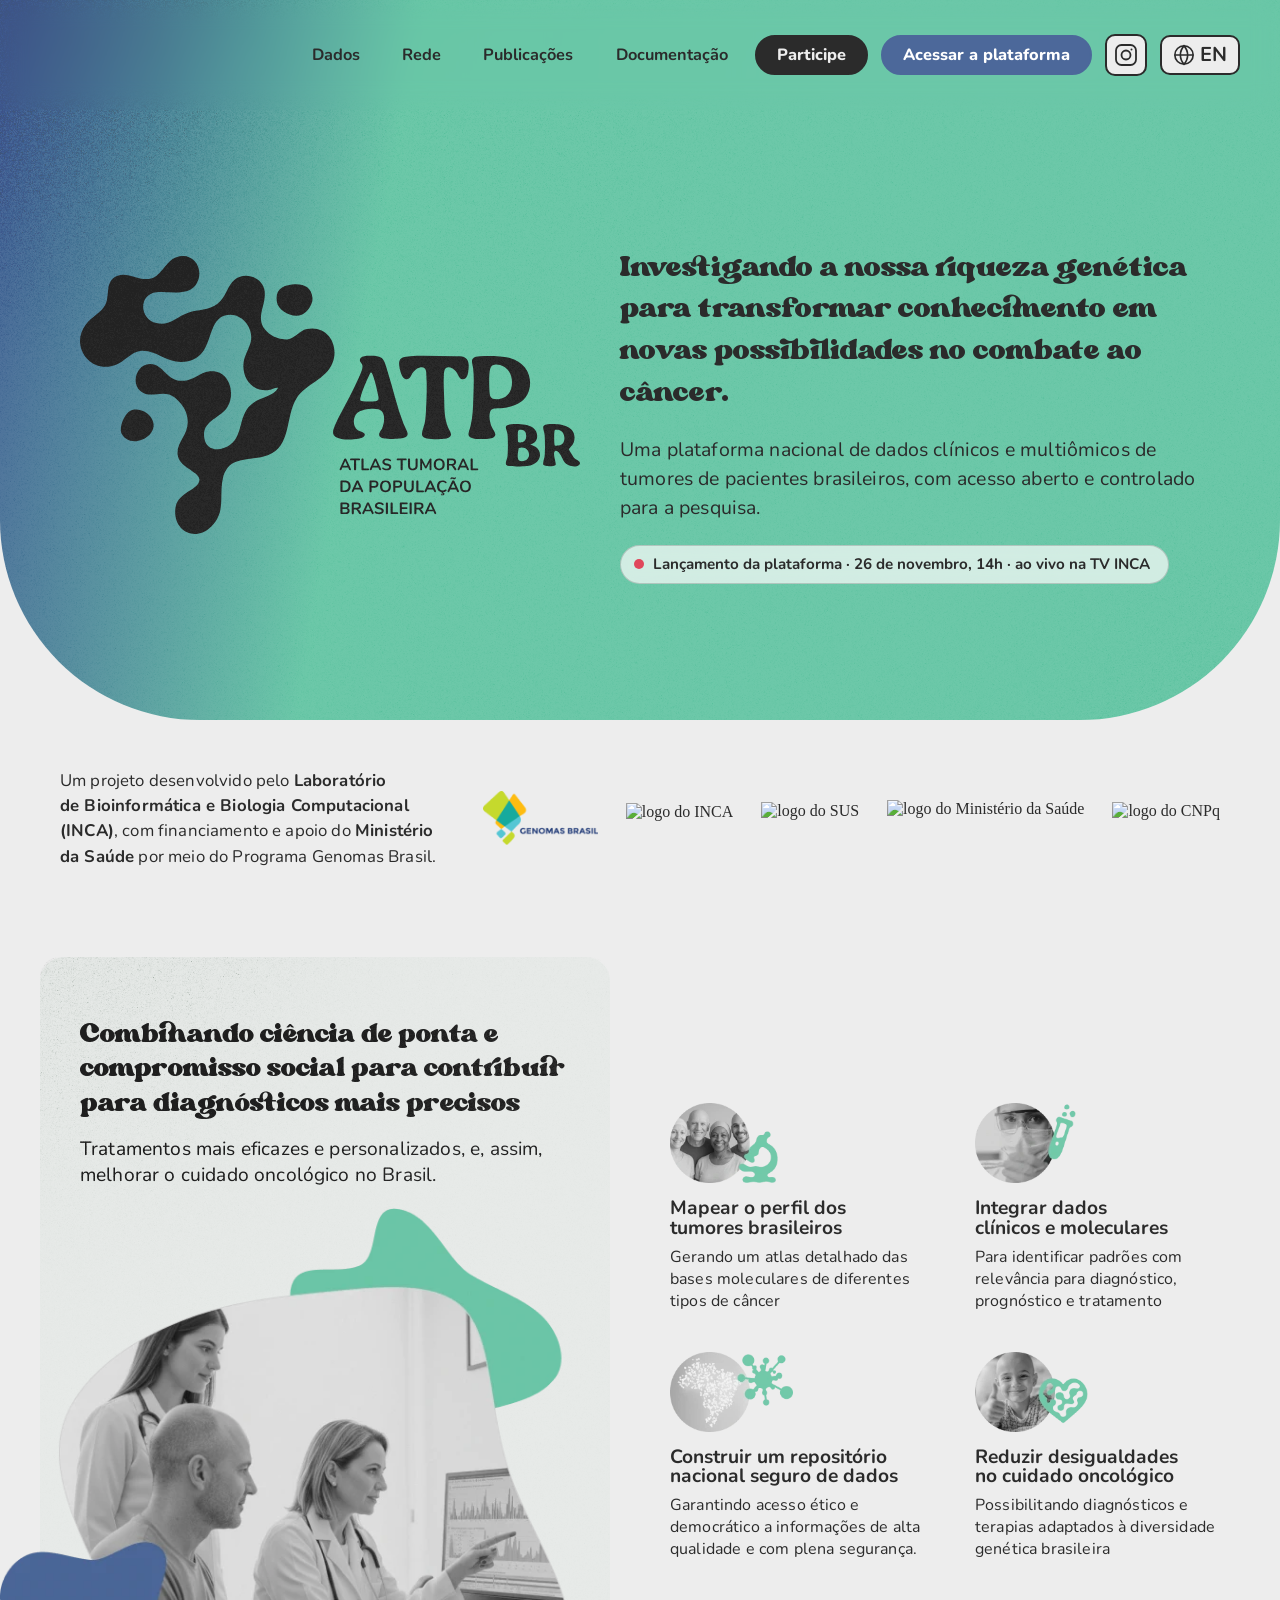
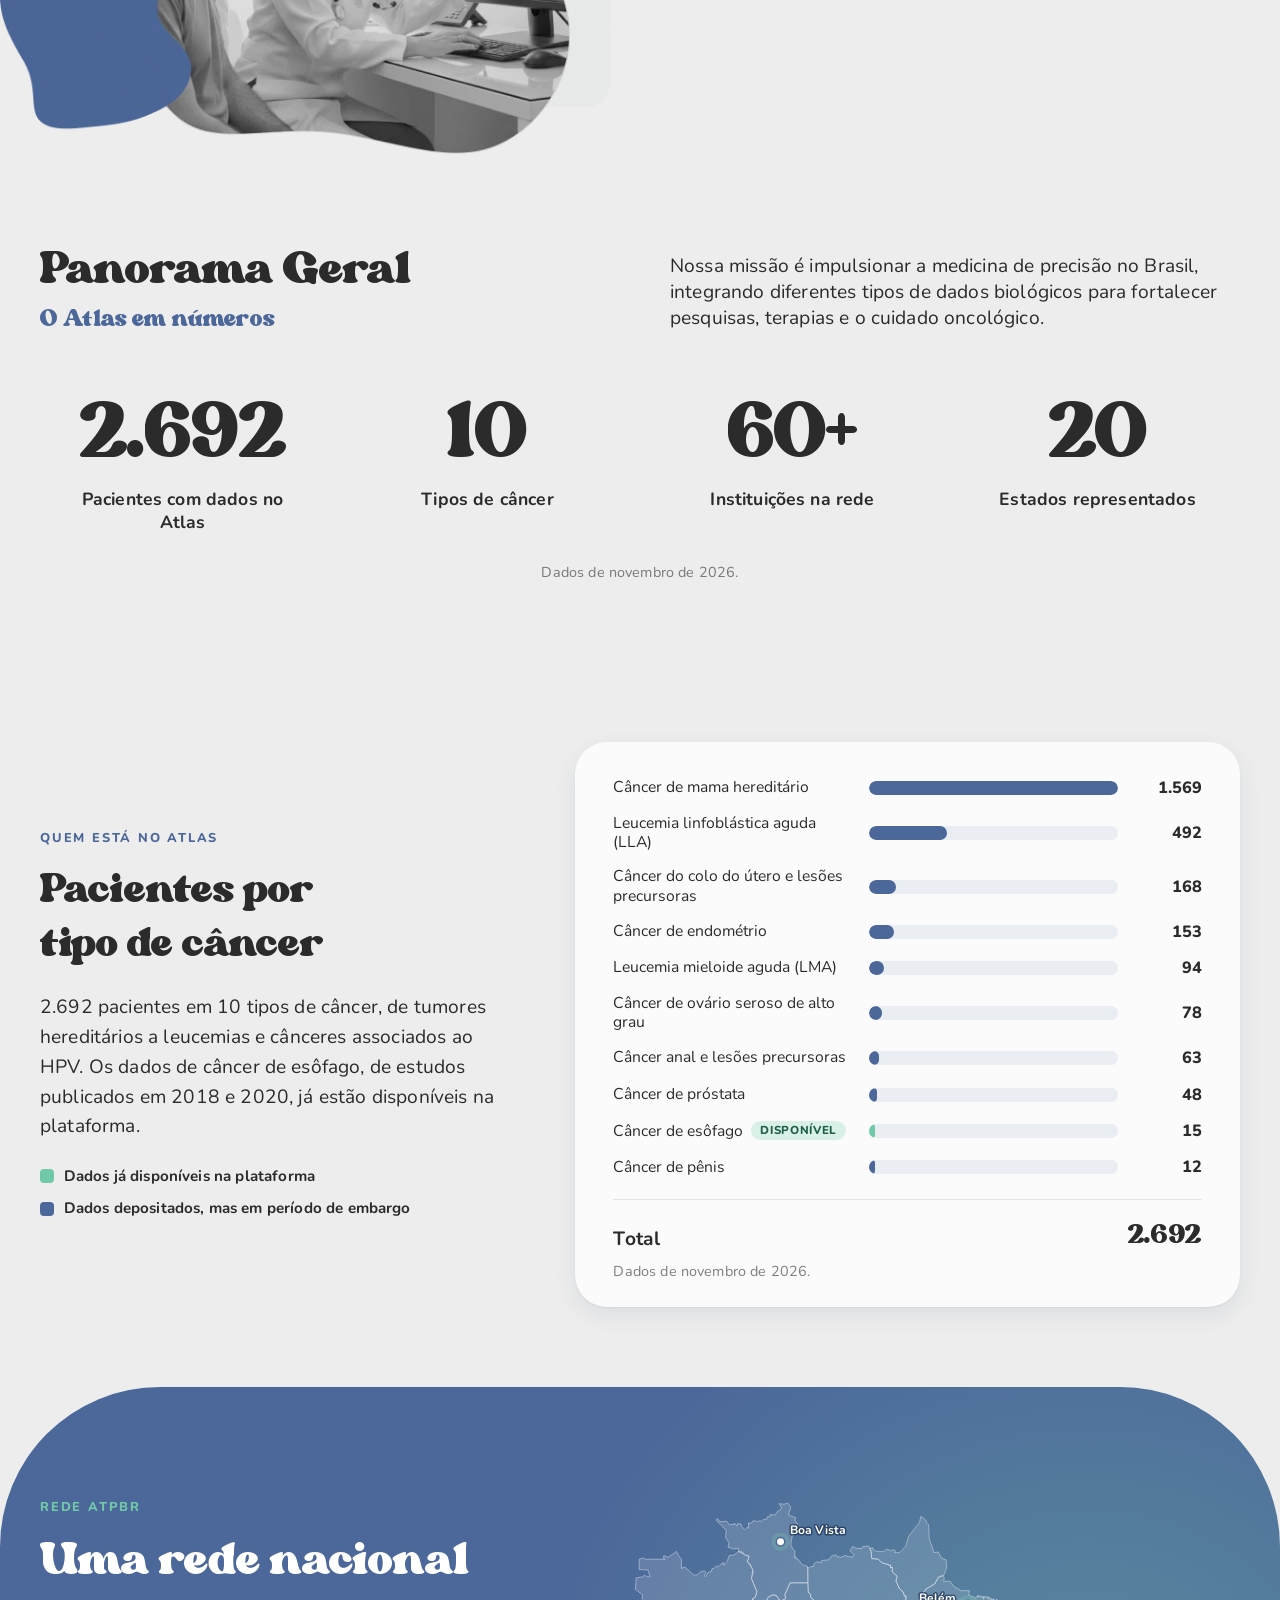
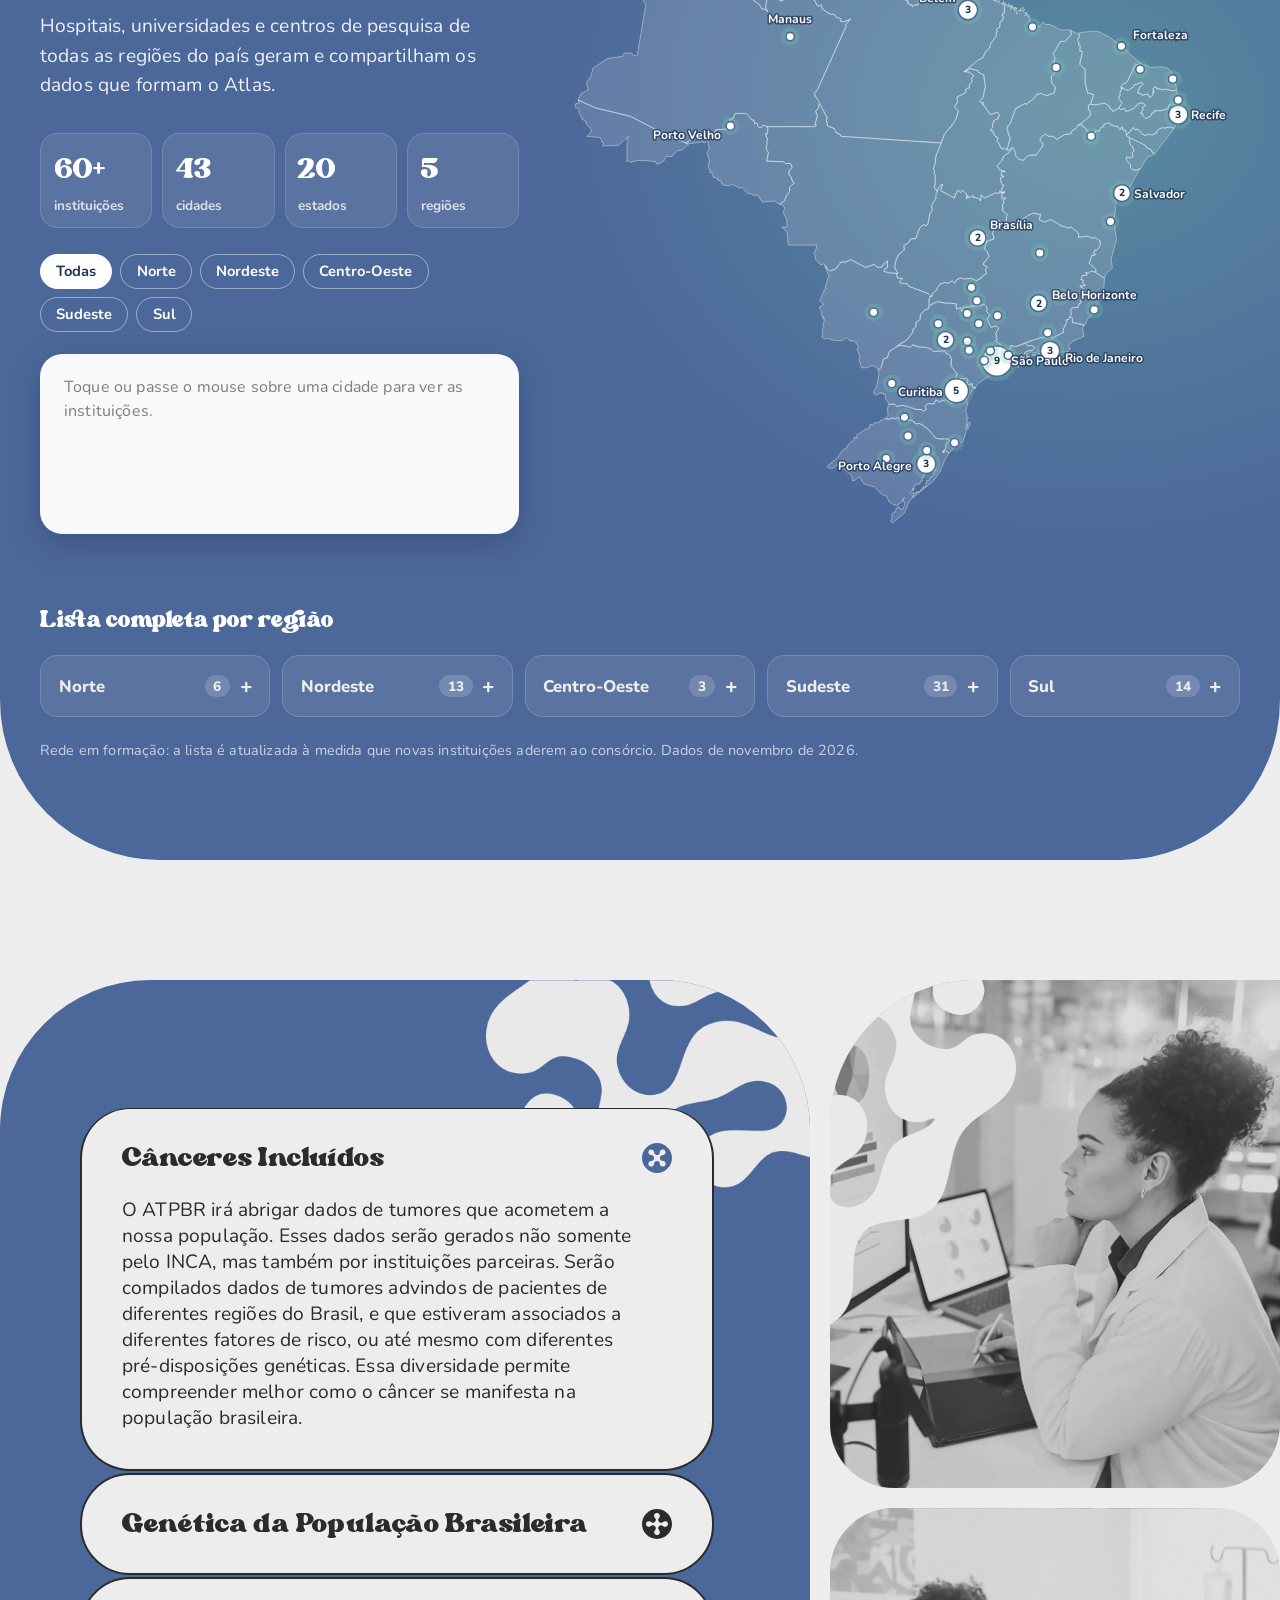
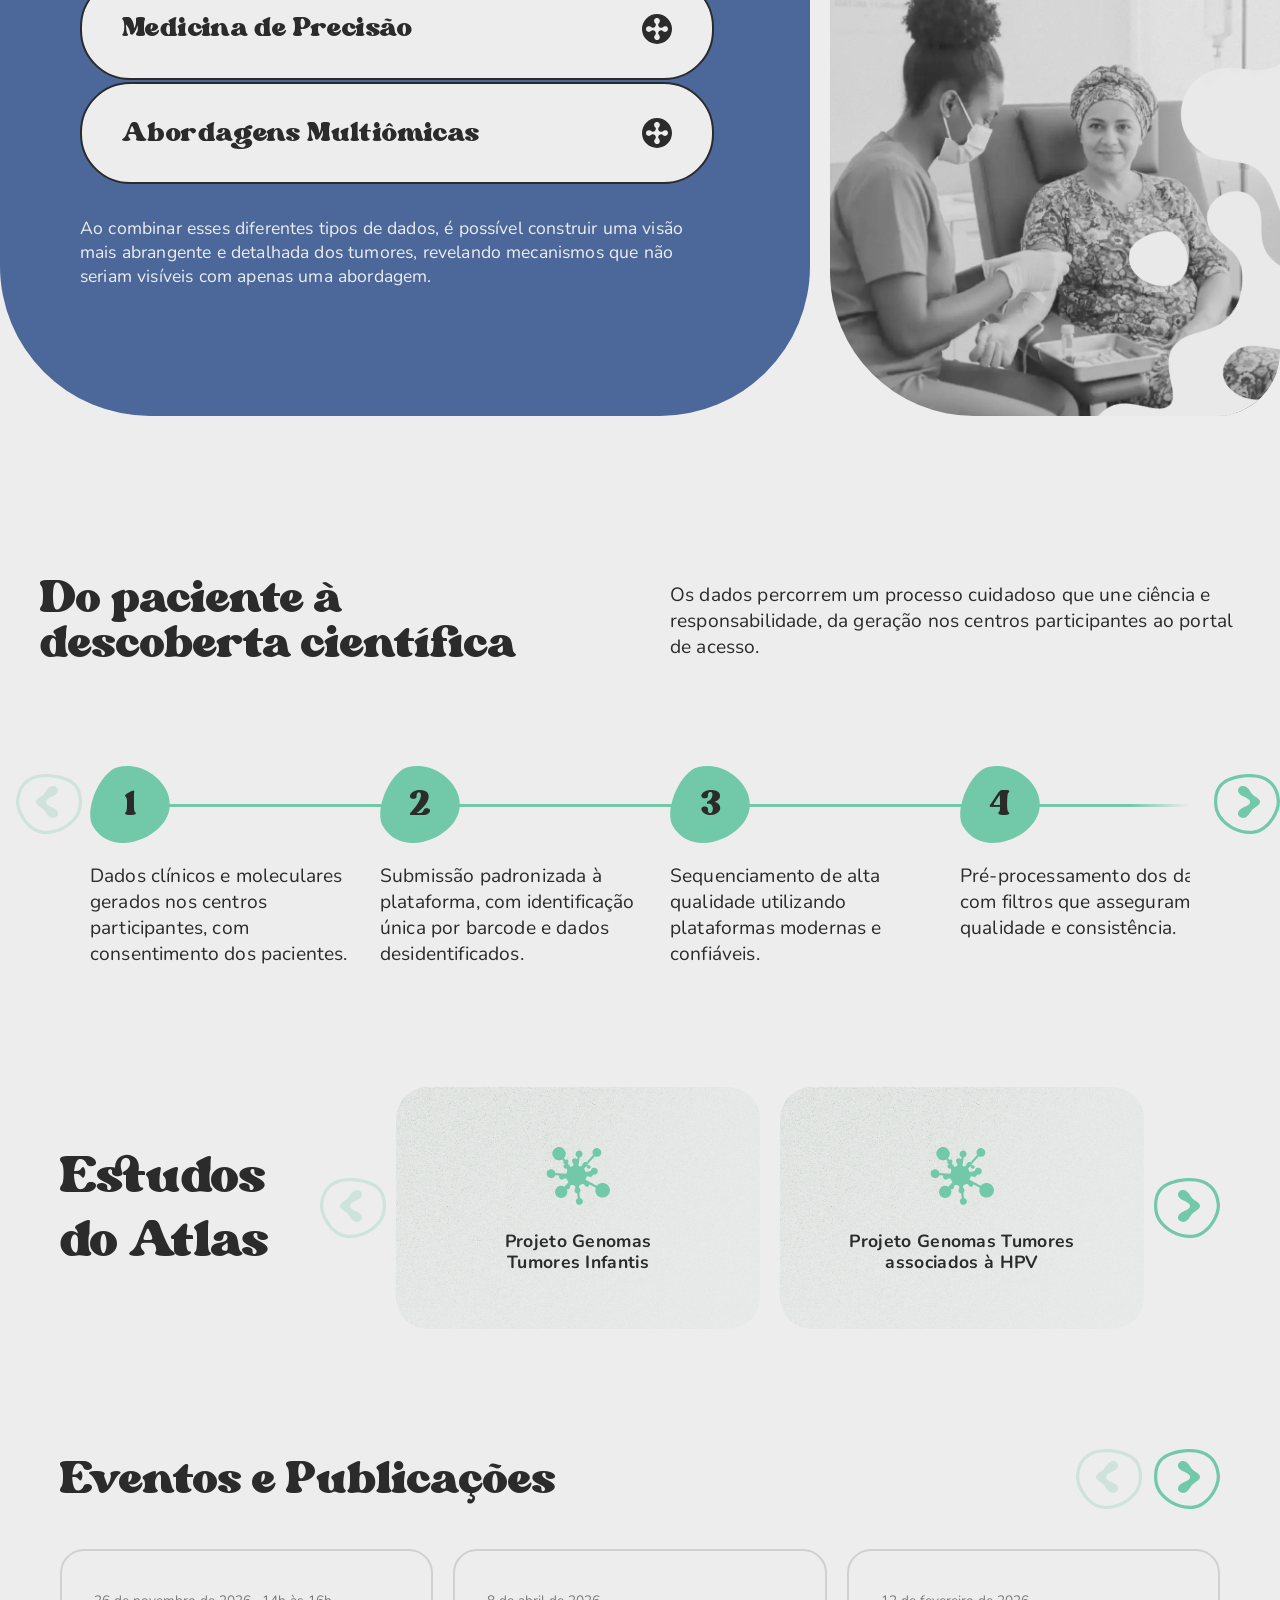
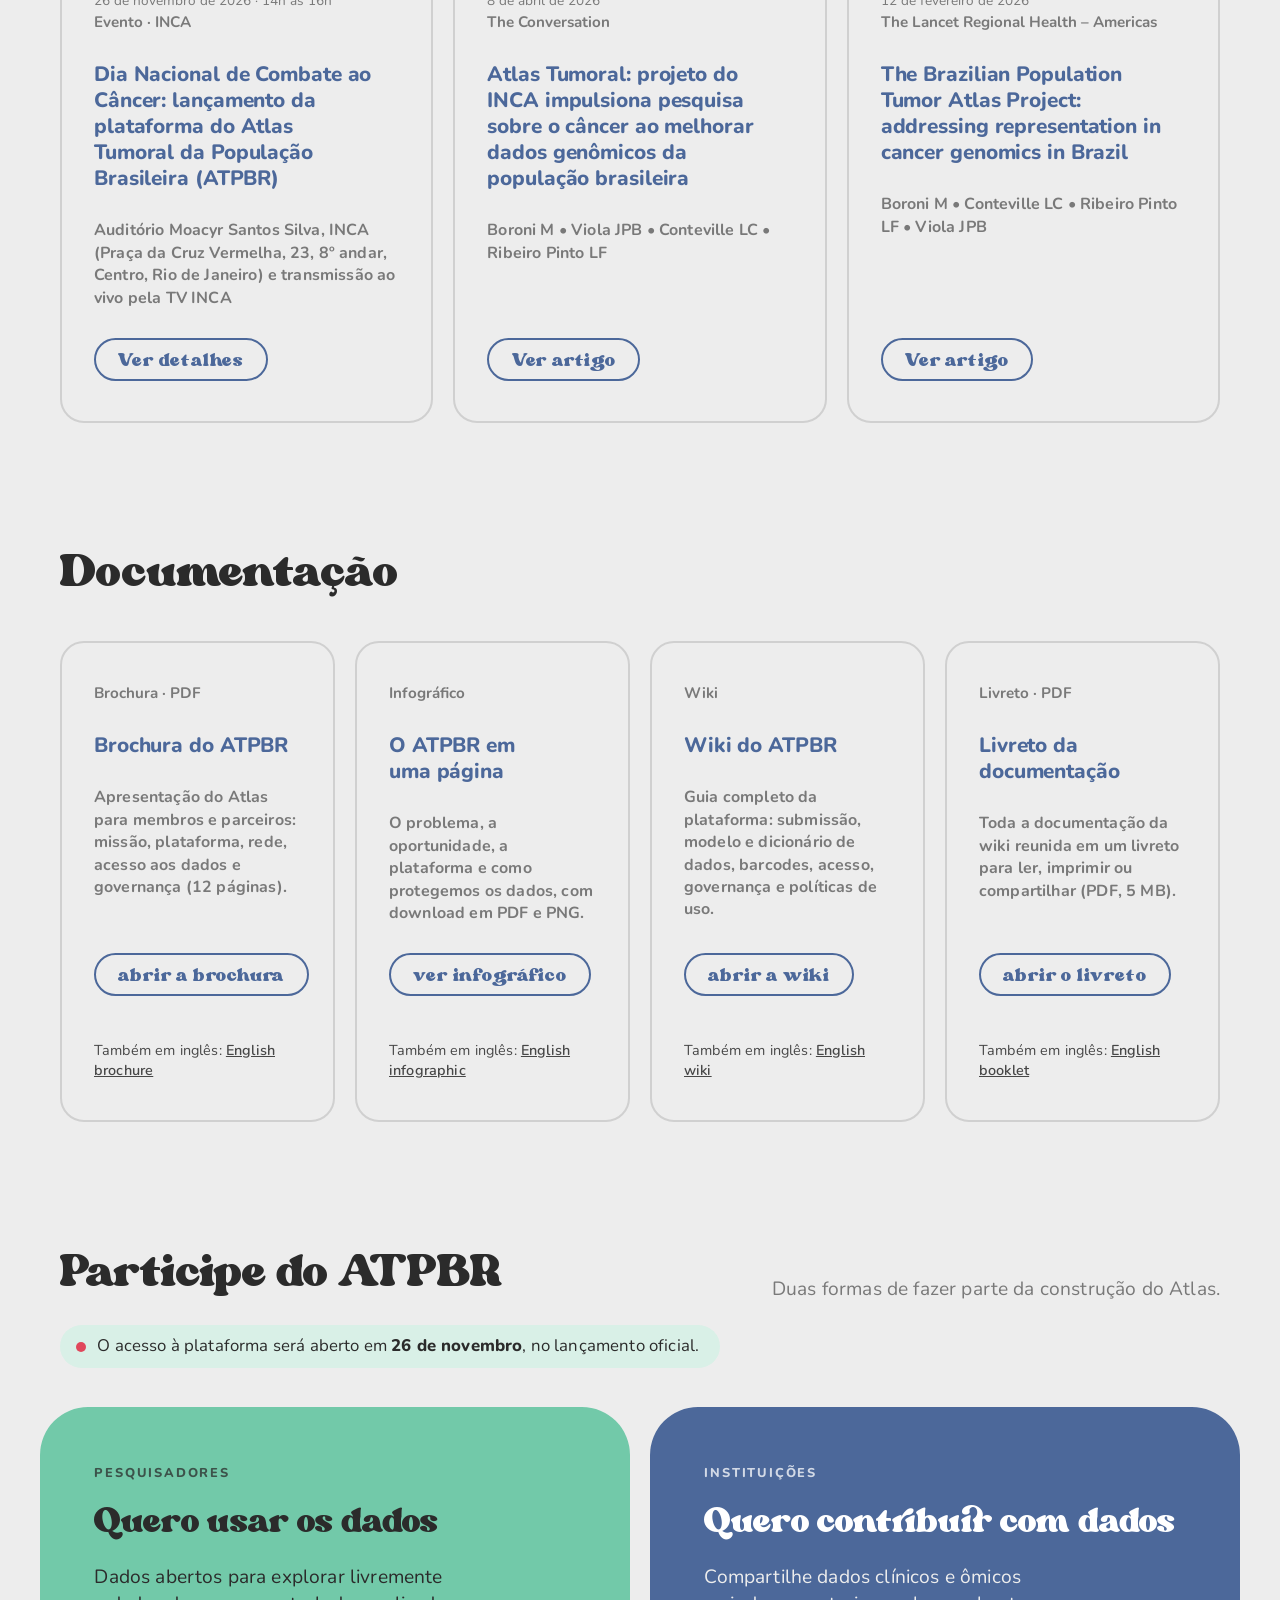
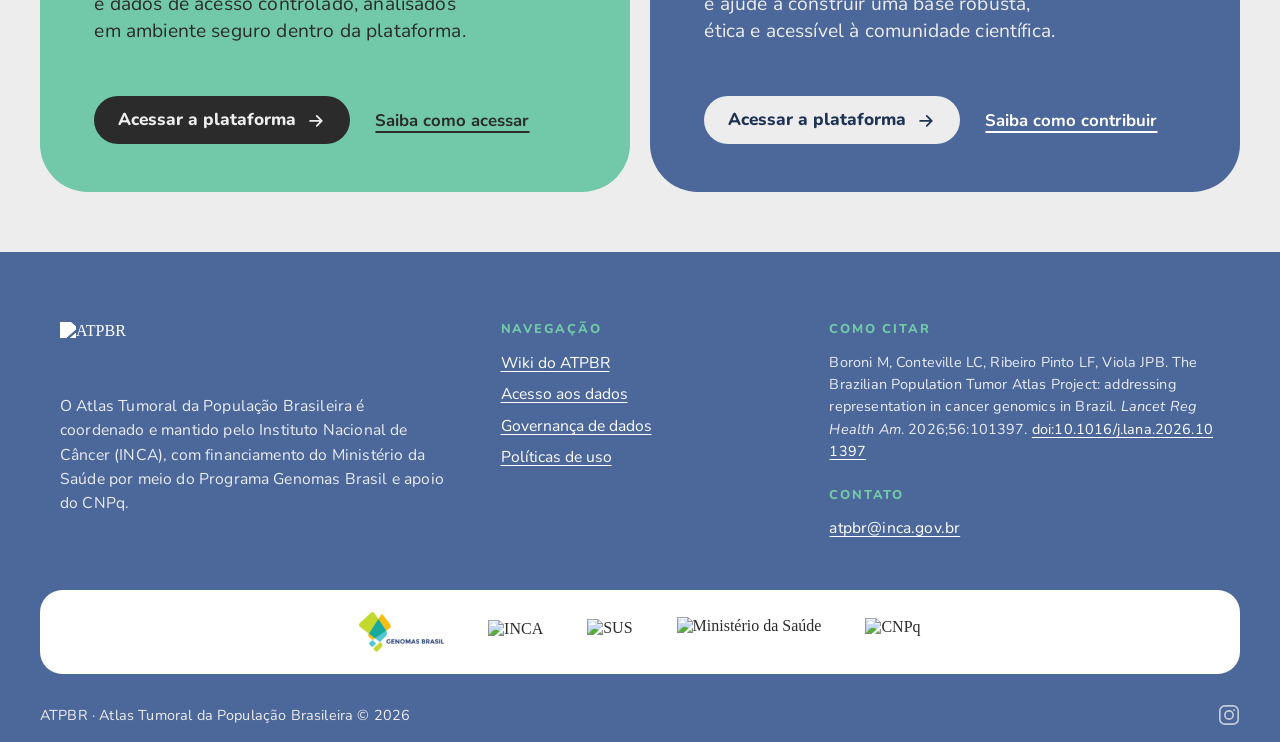
==== commit 2e821860: "Add files via upload" ====
--- a/index.html
+++ b/index.html
@@ -1,1047 +1,1265 @@
-<!DOCTYPE html>
-<html lang="pt-br">
-
-<head>
-    <meta charset="UTF-8">
-    <meta name="viewport" content="width=device-width, initial-scale=1.0">
-    <link rel="stylesheet" href="./style.css">
-    <title>Atlas Tumoral da População Brasileira</title>
-    <link rel="apple-touch-icon" sizes="180x180" href="./assets/apple-touch-icon.png">
-<link rel="icon" type="image/png" sizes="32x32" href="./assets/favicon-32x32.png">
-<link rel="icon" type="image/png" sizes="16x16" href="./assets/favicon-16x16.png">
-    <link rel="preconnect" href="https://fonts.googleapis.com">
-    <link rel="preconnect" href="https://fonts.gstatic.com" crossorigin>
-    <link href="https://fonts.googleapis.com/css2?family=Nunito&display=swap" rel="stylesheet">
-</head>
-
-<body>
-    <h1 style="display: none;">Atlas Tumoral da População Brasileira</h1>
-
-    <header class="site-header">
-        <div class="header-inner">
-
-            <!-- CTAs (somem no mobile) -->
-            <a href="https://forms.gle/86CwDE7oo6FdZ55z7" class="header-cta">Acesse o dashboard</a>
-            <!-- <a href="#cta-cards" class="header-cta">Envie sua amostra</a> -->
-
-            <!-- Instagram -->
-            <a href="https://www.instagram.com/atp.br" target="_self" rel="noopener noreferrer" class="header-icon-btn"
-                aria-label="Instagram">
-                <svg viewBox="0 0 24 24" fill="none" stroke="currentColor" stroke-width="1.8"
-                    xmlns="http://www.w3.org/2000/svg">
-                    <rect x="2" y="2" width="20" height="20" rx="5.5" ry="5.5" />
-                    <circle cx="12" cy="12" r="4.5" />
-                    <circle cx="17.5" cy="6.5" r="1" fill="currentColor" stroke="none" />
-                </svg>
-            </a>
-
-            <!-- Idioma -->
-            <a href="./en.html" target="_self" rel="noopener noreferrer"
-                aria-label="Selecionar idioma">
-            <button class="header-lang">
-                <svg viewBox="0 0 24 24" fill="none" stroke="currentColor" stroke-width="1.8"
-                    xmlns="http://www.w3.org/2000/svg">
-                    <circle cx="12" cy="12" r="10" />
-                    <path
-                        d="M2 12h20M12 2a15.3 15.3 0 0 1 4 10 15.3 15.3 0 0 1-4 10 15.3 15.3 0 0 1-4-10 15.3 15.3 0 0 1 4-10z" />
-                </svg>
-                EN
-            </button>
-            </a>
-
-            <!-- Hamburguer (só no mobile) -->
-            <button class="header-hamburger" id="headerHamburger" aria-label="Abrir menu">
-                <svg class="icon-hamburger" viewBox="0 0 90 66.18" fill="none" stroke="currentColor" stroke-width="2.5"
-                    stroke-linecap="round" xmlns="http://www.w3.org/2000/svg">
-                    <g id="Camada_1-2" data-name="Camada 1">
-                        <path d="M6.46,12.93h77.07c3.57,0,6.46-2.89,6.46-6.46s-2.89-6.46-6.46-6.46H6.46C2.89,0,0,2.9,0,6.47s2.89,6.46,6.46,6.46h0Z" fill="currentColor" stroke="none"/>
-                        <path d="M6.46,39.55h77.07c3.57,0,6.46-2.89,6.46-6.46s-2.89-6.46-6.46-6.46H6.46c-3.57,0-6.46,2.9-6.46,6.47s2.89,6.46,6.46,6.46h0Z" fill="currentColor" stroke="none"/>
-                        <path d="M83.53,53.25H6.46c-3.57,0-6.46,2.89-6.46,6.46s2.89,6.46,6.46,6.46h77.07c3.57,0,6.46-2.89,6.46-6.46s-2.89-6.46-6.46-6.46h0Z" fill="currentColor" stroke="none"/>
-                    </g>
-                </svg>
-                <svg class="icon-close" viewBox="0 0 193.82 194.05" fill="none" stroke="currentColor" stroke-width="15"
-                    stroke-linecap="round" xmlns="http://www.w3.org/2000/svg">
-                    <path d="M193.07,154.88c-3.96-18.1-18.81-23.9-35.21-25.74-9.19-.99-17.82-5.94-23.12-13.65-7.99-11.53-7.5-27.01,1.06-38.11,3.89-5.02,9.4-9.12,15.49-11.24,4.6-1.63,9.48-1.41,14.28-1.84,2.26-.28,4.6-.64,6.79-1.41,8.41-3.04,15.98-10.04,19.16-18.46,6.79-17.96-2.19-36.7-20.36-42.71-21.21-7.07-42.07,8.56-43.13,30.83-.07,2.76.14,5.52-.14,8.2-1.48,13.93-15.84,22.34-28.71,23.19-10.47.71-21.07-3.11-27.79-11.38-7.42-9.12-4.53-18.67-8.06-28.71C56.38,4.05,32.91-6.84,14.52,5.04,1.09,13.81-3.58,32.05,2.86,46.55c9.05,20.22,30.33,13.51,46.24,23.05,10.18,6.08,15.2,17.47,14.71,29.13-.42,8.49-3.68,16.97-9.9,22.77-3.25,3.11-7.35,5.23-11.74,6.51-8.56,2.33-16.97.71-25.03,5.23-6.43,3.61-11.53,9.55-14.35,16.33-6.08,14.42-1.41,30.83,11.81,39.39l-.21.07c12.59,8.2,29.7,6.08,40.23-4.45,12.45-12.3,6.51-30.83,16.97-43.42,6.58-7.99,16.83-11.6,26.94-11.1,8.63.42,17.18,3.75,22.98,10.11,5.52,6.08,6.29,11.81,6.43,19.59.49,21.28,18.88,38.25,40.09,33.45,17.68-3.96,28.85-20.51,25.03-38.33Z" fill="currentColor" stroke="none"/>
-                </svg>
-            </button>
-
-        </div>
-    </header>
-
-    <!-- Popup mobile -->
-    <div class="header-popup" id="headerPopup" role="dialog" aria-modal="true" aria-label="Menu">
-        <a href="#cta-cards" class="popup-cta">Acesse o dashboard</a>
-        <!-- <a href="##cta-cards" class="popup-cta">Envie sua amostra</a> -->
-    </div>
-
-
-    <section class="hero">
-
-        <div class="hero-container">
-
-            <img class="logo-hero" src="./assets/logo.svg" alt="Logo do Atlas Tumoral da População Brasileira">
-
-            <h2 class=" ">Investigando a nossa riqueza genética para transformar conhecimento em novas possibilidades no
-                combate ao câncer.</h2>
-        </div>
-
-    </section>
-
-    <section class="patrocinadores">
-
-        <h3 class="balance">Um projeto desenvolvido pelo <strong>Laboratório de Bioinformática e Biologia Computacional
-                (INCA)</strong>, com financiamento e apoio do <strong>Ministério da Saúde</strong> por meio do Programa
-            Genomas Brasil.
-        </h3>
-
-        <div class="patrocinadores-logos">
-            <img src="./assets/logo_genomasraros.webp" alt="logo do Programa Nacional de Genômica e Saúde de Precisão">
-            <img src="./assets/logo-inca-sus-ms-2026-defeso.png" alt="logos do INCA, SUS e Ministério da Saúde">
-        </div>
-
-    </section>
-
-    <section class="container">
-
-        <!-- Coluna Esquerda (40%) -->
-        <div class="left-column">
-
-            <div class="objetivos-header">
-                <h2>Combinando ciência de ponta e compromisso social para contribuir para diagnósticos mais precisos
-                </h2>
-                <p>Tratamentos mais eficazes e personalizados, e, assim, melhorar o cuidado oncológico no Brasil.</p>
-            </div>
-
-            <div class="objetivos-imagem-wrapper">
-                <img src="./assets/atendimento-atpbr.webp" alt="Equipe médica analisando exames com paciente"
-                    class="objetivos-image">
-            </div>
-
-        </div>
-
-        <!-- Coluna Direita (60%) -->
-        <div class="right-column">
-            <div class="objetivos-cards-grid">
-
-                <!-- Card 1 -->
-                <div class="objetivos-card">
-                    <div class="icon-wrapper">
-                        <img src="./assets/1-objetivo.webp" alt="Ícone Mapear Perfil">
-                    </div>
-                    <h3>Mapear o perfil dos tumores brasileiros</h3>
-                    <p>Gerando um atlas detalhado das bases moleculares de diferentes tipos de câncer</p>
-                </div>
-
-                <!-- Card 2 -->
-                <div class="objetivos-card">
-                    <div class="icon-wrapper">
-                        <img src="./assets/2-objetivo.webp" alt="Ícone Integrar Dados">
-                    </div>
-                    <h3>Integrar dados clínicos e moleculares</h3>
-                    <p>Para identificar padrões com relevância para diagnóstico, prognóstico e tratamento</p>
-                </div>
-
-                <!-- Card 3 -->
-                <div class="objetivos-card">
-                    <div class="icon-wrapper">
-                        <img src="./assets/3-objetivo.webp" alt="Ícone Construir Repositório">
-                    </div>
-                    <h3>Construir um repositório nacional seguro de dados</h3>
-                    <p>Garantindo acesso ético e democrático a informações de alta qualidade e com plena segurança.</p>
-                </div>
-
-                <!-- Card 4 -->
-                <div class="objetivos-card">
-                    <div class="icon-wrapper">
-                        <img src="./assets/4-objetivo.webp" alt="Ícone Reduzir Desigualdades">
-                    </div>
-                    <h3>Reduzir desigualdades no cuidado oncológico</h3>
-                    <p>Possibilitando diagnósticos e terapias adaptados à diversidade genética brasileira</p>
-                </div>
-
-            </div>
-        </div>
-
-    </section>
-
-    <div class="dobra">
-        <section class="container title">
-            <!-- Coluna Esquerda (50%) -->
-            <div class="left">
-                <h2>Panorama Geral</h2>
-                <h3>Resultados alcançados até agora</h3>
-            </div>
-
-            <!-- Coluna Direita (50%) -->
-            <div class="right">
-                <p>Nossa missão é impulsionar a medicina de precisão no Brasil, integrando diferentes tipos de dados
-                    biológicos para fortalecer pesquisas, terapias e o cuidado oncológico.</p>
-            </div>
-        </section>
-
-        <section class="container panorama-cards-grid">
-
-            <!-- Card 1 -->
-            <div class="panorama-card">
-                <span>54</span>
-                <h3>Instituições parceiras</h3>
-            </div>
-
-            <!-- Card 2 -->
-            <div class="panorama-card">
-                <span>10</span>
-                <h3>Tipos de câncer estudados</h3>
-            </div>
-
-            <!-- Card 3 -->
-            <div class="panorama-card">
-                <span>5.000</span>
-                <h3>Pacientes incluídos</h3>
-            </div>
-
-            <!-- Card 4 -->
-            <div class="panorama-card">
-                <span>40<sub>tb</sub></span>
-                <h3>Dados multiômicos produzidos</h3>
-            </div>
-
-        </section>
-    </div>
-
-
-    <section class="section-sanfona dobra">
-        <div class="two-col">
-
-            <!-- ── ESQUERDA: SANFONA ── -->
-            <div class="col-left">
-                <div class="accordion" role="list">
-
-                    <!-- Item 1 – aberto por padrão -->
-                    <div class="accordion-item" role="listitem">
-                        <button class="accordion-trigger" aria-expanded="true" aria-controls="body-1">
-                            <h3>Cânceres Incluídos</h3>
-                            <span class="accordion-icon" aria-hidden="true">
-                                <svg xmlns="http://www.w3.org/2000/svg" viewBox="0 0 338 338">
-                                    <path
-                                        d="M288.5,49.5c-66-66-173-66-239,0-66,66-66,173,0,239,66,66,173,66,239,0s66-173,0-239ZM175.8,292.3c-15.4,3.3-30.3-5-36.2-19.5-2.8-6.8-3.4-14.6-1.4-21.7,2.5-8.9,9.6-13.7,14-21.4,2.2-4,3.6-8.4,3.7-12.9.3-8.5-3.4-16.8-9.1-23.1-7.9-8.6-19.5-13.1-31-10.2-18,4.5-28.3,24.3-49,16.4-14.8-5.7-24.4-21.9-21.1-37.6,4.6-21.4,28.9-30.3,47.8-21.2,9.6,4.6,14.3,13.4,26,14.6,10.6,1.1,20.8-3.7,27.7-11.6,8.5-9.7,12.7-25.8,3.9-36.7-1.7-2.1-3.8-3.9-5.7-5.9-15-16.5-11.3-42.3,8.7-52.3,17.1-8.6,36.7-1.7,44.6,15.8,3.7,8.2,3.3,18.5-.5,26.6-1,2.1-2.4,4-3.8,5.8-3.1,3.7-6.7,7-8.8,11.4-2.8,5.8-3.8,12.6-3,18.9,1.8,13.9,12.4,25.2,26.2,27.7,9.2,1.7,18.8-.9,26-6.7,12.9-10.3,27.5-16.7,43.1-6.7,15.3,9.9,19.1,29.5,9.4,44.8-11.6,18.4-36.6,19.4-52,4.7-5.6-5.4-10.2-8.9-18.4-9.3-8.6-.4-17,3.3-23.4,9.1-7.5,6.8-12.2,16.6-11.2,26.9,1.5,16.3,18.8,25.2,18.7,42.7,0,14.9-10.6,28.5-25.3,31.6h0Z" />
-                                </svg>
-                            </span>
-                        </button>
-                        <div class="accordion-body open" id="body-1" role="region">
-                            <div class="accordion-body-inner">
-                                <p>O ATPBR irá abrigar dados de tumores que acometem a nossa população. Esses dados
-                                    serão gerados não somente pelo INCA, mas também por instituições parceiras. Serão
-                                    compilados dados de tumores advindos de pacientes de diferentes regiões do Brasil, e
-                                    que estiveram associados a diferentes fatores de risco, ou até mesmo com diferentes
-                                    pré-disposições genéticas. Essa diversidade permite compreender melhor como o câncer
-                                    se manifesta na população brasileira.</p>
-                            </div>
-                        </div>
-                    </div>
-
-                    <!-- Item 2 -->
-                    <div class="accordion-item" role="listitem">
-                        <button class="accordion-trigger" aria-expanded="false" aria-controls="body-2">
-                            <h3>Genética da População Brasileira</h3>
-                            <span class="accordion-icon" aria-hidden="true">
-                                <svg xmlns="http://www.w3.org/2000/svg" viewBox="0 0 338 338">
-                                    <path
-                                        d="M288.5,49.5c-66-66-173-66-239,0-66,66-66,173,0,239,66,66,173,66,239,0s66-173,0-239ZM175.8,292.3c-15.4,3.3-30.3-5-36.2-19.5-2.8-6.8-3.4-14.6-1.4-21.7,2.5-8.9,9.6-13.7,14-21.4,2.2-4,3.6-8.4,3.7-12.9.3-8.5-3.4-16.8-9.1-23.1-7.9-8.6-19.5-13.1-31-10.2-18,4.5-28.3,24.3-49,16.4-14.8-5.7-24.4-21.9-21.1-37.6,4.6-21.4,28.9-30.3,47.8-21.2,9.6,4.6,14.3,13.4,26,14.6,10.6,1.1,20.8-3.7,27.7-11.6,8.5-9.7,12.7-25.8,3.9-36.7-1.7-2.1-3.8-3.9-5.7-5.9-15-16.5-11.3-42.3,8.7-52.3,17.1-8.6,36.7-1.7,44.6,15.8,3.7,8.2,3.3,18.5-.5,26.6-1,2.1-2.4,4-3.8,5.8-3.1,3.7-6.7,7-8.8,11.4-2.8,5.8-3.8,12.6-3,18.9,1.8,13.9,12.4,25.2,26.2,27.7,9.2,1.7,18.8-.9,26-6.7,12.9-10.3,27.5-16.7,43.1-6.7,15.3,9.9,19.1,29.5,9.4,44.8-11.6,18.4-36.6,19.4-52,4.7-5.6-5.4-10.2-8.9-18.4-9.3-8.6-.4-17,3.3-23.4,9.1-7.5,6.8-12.2,16.6-11.2,26.9,1.5,16.3,18.8,25.2,18.7,42.7,0,14.9-10.6,28.5-25.3,31.6h0Z" />
-                                </svg>
-                            </span>
-                        </button>
-                        <div class="accordion-body" id="body-2" role="region">
-                            <div class="accordion-body-inner">
-                                <p>O Brasil é um dos países mais geneticamente diversos do mundo, resultado da mistura
-                                    de diferentes origens. Essa diversidade influencia tanto o risco de desenvolver
-                                    câncer quanto a resposta a tratamentos. O ATPBR tem como principal objetivo reunir
-                                    dados de diferentes estudos que sejam representativos da nossa população, reduzindo
-                                    desigualdades e fortalecendo soluções em saúde adaptadas ao Brasil.</p>
-                            </div>
-                        </div>
-                    </div>
-
-                    <!-- Item 3 -->
-                    <div class="accordion-item" role="listitem">
-                        <button class="accordion-trigger" aria-expanded="false" aria-controls="body-3">
-                            <h3>Medicina de Precisão</h3>
-                            <span class="accordion-icon" aria-hidden="true">
-                                <svg xmlns="http://www.w3.org/2000/svg" viewBox="0 0 338 338">
-                                    <path
-                                        d="M288.5,49.5c-66-66-173-66-239,0-66,66-66,173,0,239,66,66,173,66,239,0s66-173,0-239ZM175.8,292.3c-15.4,3.3-30.3-5-36.2-19.5-2.8-6.8-3.4-14.6-1.4-21.7,2.5-8.9,9.6-13.7,14-21.4,2.2-4,3.6-8.4,3.7-12.9.3-8.5-3.4-16.8-9.1-23.1-7.9-8.6-19.5-13.1-31-10.2-18,4.5-28.3,24.3-49,16.4-14.8-5.7-24.4-21.9-21.1-37.6,4.6-21.4,28.9-30.3,47.8-21.2,9.6,4.6,14.3,13.4,26,14.6,10.6,1.1,20.8-3.7,27.7-11.6,8.5-9.7,12.7-25.8,3.9-36.7-1.7-2.1-3.8-3.9-5.7-5.9-15-16.5-11.3-42.3,8.7-52.3,17.1-8.6,36.7-1.7,44.6,15.8,3.7,8.2,3.3,18.5-.5,26.6-1,2.1-2.4,4-3.8,5.8-3.1,3.7-6.7,7-8.8,11.4-2.8,5.8-3.8,12.6-3,18.9,1.8,13.9,12.4,25.2,26.2,27.7,9.2,1.7,18.8-.9,26-6.7,12.9-10.3,27.5-16.7,43.1-6.7,15.3,9.9,19.1,29.5,9.4,44.8-11.6,18.4-36.6,19.4-52,4.7-5.6-5.4-10.2-8.9-18.4-9.3-8.6-.4-17,3.3-23.4,9.1-7.5,6.8-12.2,16.6-11.2,26.9,1.5,16.3,18.8,25.2,18.7,42.7,0,14.9-10.6,28.5-25.3,31.6h0Z" />
-                                </svg>
-                            </span>
-                        </button>
-                        <div class="accordion-body" id="body-3" role="region">
-                            <div class="accordion-body-inner">
-                                <p>A medicina de precisão busca adaptar o cuidado oncológico às características
-                                    biológicas, clínicas e sociais dos pacientes, superando a abordagem única e
-                                    promovendo tratamentos mais eficazes. A partir dos dados disponibilizados pelo
-                                    ATPBR, será possível identificar padrões específicos nos tumores da população
-                                    brasileira, integrando informações genômicas, moleculares e clínicas. Esse
-                                    conhecimento permitirá desenvolver estratégias terapêuticas mais adequadas à
-                                    realidade do país, fortalecendo tanto a pesquisa científica quanto a formulação de
-                                    políticas públicas que garantam um cuidado oncológico mais preciso, acessível e
-                                    equitativo.
-                                </p>
-                            </div>
-                        </div>
-                    </div>
-
-                    <!-- Item 4 -->
-                    <div class="accordion-item" role="listitem">
-                        <button class="accordion-trigger" aria-expanded="false" aria-controls="body-4">
-                            <h3>Abordagens Multiômicas</h3>
-                            <span class="accordion-icon" aria-hidden="true">
-                                <svg xmlns="http://www.w3.org/2000/svg" viewBox="0 0 338 338">
-                                    <path
-                                        d="M288.5,49.5c-66-66-173-66-239,0-66,66-66,173,0,239,66,66,173,66,239,0s66-173,0-239ZM175.8,292.3c-15.4,3.3-30.3-5-36.2-19.5-2.8-6.8-3.4-14.6-1.4-21.7,2.5-8.9,9.6-13.7,14-21.4,2.2-4,3.6-8.4,3.7-12.9.3-8.5-3.4-16.8-9.1-23.1-7.9-8.6-19.5-13.1-31-10.2-18,4.5-28.3,24.3-49,16.4-14.8-5.7-24.4-21.9-21.1-37.6,4.6-21.4,28.9-30.3,47.8-21.2,9.6,4.6,14.3,13.4,26,14.6,10.6,1.1,20.8-3.7,27.7-11.6,8.5-9.7,12.7-25.8,3.9-36.7-1.7-2.1-3.8-3.9-5.7-5.9-15-16.5-11.3-42.3,8.7-52.3,17.1-8.6,36.7-1.7,44.6,15.8,3.7,8.2,3.3,18.5-.5,26.6-1,2.1-2.4,4-3.8,5.8-3.1,3.7-6.7,7-8.8,11.4-2.8,5.8-3.8,12.6-3,18.9,1.8,13.9,12.4,25.2,26.2,27.7,9.2,1.7,18.8-.9,26-6.7,12.9-10.3,27.5-16.7,43.1-6.7,15.3,9.9,19.1,29.5,9.4,44.8-11.6,18.4-36.6,19.4-52,4.7-5.6-5.4-10.2-8.9-18.4-9.3-8.6-.4-17,3.3-23.4,9.1-7.5,6.8-12.2,16.6-11.2,26.9,1.5,16.3,18.8,25.2,18.7,42.7,0,14.9-10.6,28.5-25.3,31.6h0Z" />
-                                </svg>
-                            </span>
-                        </button>
-                        <div class="accordion-body" id="body-4" role="region">
-                            <div class="accordion-body-inner">
-                                <p>Para compreender o câncer em profundidade, o ATPBR utiliza abordagens multiômicas,
-                                    que integram diferentes camadas de informação biológica. Entre elas estão:</p>
-                                <ul>
-                                    <li>
-                                        <p><strong>Sequenciamento do Genoma:</strong> podemos sequenciar o genoma
-                                            completo (WGS, do
-                                            inglês whole genome sequencing), ou seja, todo o DNA das células tumorais,
-                                            ou parte dele, através do exoma sequenciamento analisa todo a parte que
-                                            codifica pedaço dos genes traduzidos em proteínas (éxon), ou painéis, onde
-                                            apenas uma porção do gene, ou alguns poucos genes são sequenciados. A
-                                            análise do DNA das células tumorais permite detectar alterações genéticas
-                                            como mutações somáticas e germinativas, assim como variações no número de
-                                            cópias e outras variações estruturais.</p>
-                                    </li>
-                                    <li>
-                                        <p><strong>Sequenciamento do RNA (RNA-seq):</strong> investiga quais genes estão
-                                            sendo expressos
-                                            (ativos) ou não (inativos), revelando o comportamento das células tumorais.
-                                        </p>
-                                    </li>
-                                    <li>
-                                        <p><strong>Metiloma:</strong> estuda modificações químicas no DNA que regulam a
-                                            acessibilidade da
-                                            cromatina, ou seja, o quão acessível está o DNA para que o gene possa ser
-                                            lido e expresso. Os padrões de metilação influenciam na expressão dos genes,
-                                            sem alterar a sequência genética.</p>
-                                    </li>
-                                </ul>
-                                <p>Ao combinar esses diferentes tipos de dados, é possível construir uma visão mais
-                                    abrangente e detalhada dos tumores, revelando mecanismos que não seriam visíveis com
-                                    apenas uma abordagem.
-                                </p>
-                            </div>
-                        </div>
-                    </div>
-
-                </div><!-- /accordion -->
-
-                <span class="section-label">Ao combinar esses diferentes tipos de dados, é possível construir uma visão
-                    mais abrangente e detalhada dos tumores, revelando mecanismos que não seriam visíveis com apenas uma
-                    abordagem.</span>
-
-            </div><!-- /col-left -->
-
-            <!-- ── DIREITA: IMAGE CARDS ── -->
-            <div class="col-right">
-                <div class="img-card">
-                </div>
-                <div class="img-card">
-                </div>
-            </div><!-- /col-right -->
-
-        </div><!-- /two-col -->
-    </section>
-
-    <div class="dobra">
-        <section class="container title">
-            <!-- Coluna Esquerda (50%) -->
-            <div class="left">
-                <h2>Do paciente à descoberta científica</h2>
-            </div>
-
-            <!-- Coluna Direita (50%) -->
-            <div class="right">
-                <p>As amostras dos pacientes percorrem um processo cuidadoso que une ciência e responsabilidade,
-                    resultando em dados valiosos para pesquisa e saúde.</p>
-            </div>
-        </section>
-    </div>
-
-
-    <section class="slider-section">
-
-        <!-- Linha horizontal de fundo -->
-        <div class="slider-line"></div>
-
-        <!-- Seta esquerda -->
-        <button class="arrow-btn left-btn" id="btnPrev" aria-label="Anterior" disabled>
-            <svg width="66" height="60" viewBox="0 0 66 60" fill="none" xmlns="http://www.w3.org/2000/svg">
-                <path
-                    d="M40.6837 13.4179C39.3482 12.2298 37.4564 11.7118 35.5792 12.1601C31.2894 13.1861 29.8966 18.1134 27.21 20.6865C26.1213 21.7287 24.8081 22.509 23.5919 23.374C22.5379 24.1235 21.4251 24.923 20.6524 25.9999C19.774 27.2239 19.7844 28.8138 20.6817 30.04C22.3696 32.3464 25.1948 33.3834 27.21 35.3134C29.8954 37.8866 31.2895 42.8149 35.5792 43.8398C37.4574 44.2891 39.3492 43.77 40.6837 42.582C42.8484 40.6541 42.1083 37.5737 40.1778 35.7284C37.7076 33.3675 33.7236 32.8857 31.2315 30.6064C31.1249 30.5096 31.0196 30.4072 30.9151 30.3007C29.6737 29.0408 29.6737 26.9581 30.9151 25.6982C31.0196 25.5917 31.1249 25.4893 31.2315 25.3925C33.7236 23.1132 37.7076 22.6324 40.1778 20.2704C42.1081 18.4242 42.8481 15.3457 40.6837 13.4179Z"
-                    fill="#72C9A9" />
-                <path fill-rule="evenodd" clip-rule="evenodd"
-                    d="M37.1895 0.413016C31.7279 -0.216952 26.7182 -0.126862 22.295 0.68743C17.3026 1.60566 13.0499 3.44635 9.65533 6.15813C4.06425 10.624 0.838481 17.3712 0.0693893 26.2109C-0.409653 31.7129 1.6065 38.4657 5.59967 44.7392C9.47659 50.8305 14.6207 55.6344 19.711 57.9199C22.8177 59.3148 26.388 59.9999 30.167 59.9999C36.1622 59.9999 42.6856 58.2774 48.7383 54.9355C53.1943 52.4754 57.0755 49.2751 59.9639 45.6835C63.1575 41.7127 65.0598 37.4353 65.6192 32.9716C66.2611 27.849 66.0933 23.2865 65.1212 19.4111C64.163 15.5903 62.3928 12.2963 59.8575 9.622C55.2907 4.80364 47.7155 1.77306 37.6827 0.475516V0.469657C37.5634 0.454688 37.4474 0.442547 37.3292 0.428641C37.2824 0.422212 37.2362 0.41642 37.1895 0.411063V0.413016ZM30.3575 3.21477C32.556 3.21478 34.8657 3.36134 37.2794 3.65813C46.7711 4.82391 53.377 7.49291 57.4766 11.8173C61.9391 16.5254 63.544 23.3173 62.3838 32.5781C61.4451 40.0707 55.7487 47.38 47.1456 52.1308C41.572 55.2091 35.6064 56.7997 30.1827 56.7997C26.8684 56.7997 23.7569 56.2058 21.0596 54.995C16.6017 52.9935 11.8539 48.5202 8.35943 43.0302L8.35748 43.0292C4.73367 37.3365 2.89621 31.3058 3.31549 26.4853C4.00636 18.5489 6.82883 12.551 11.7051 8.65618C16.2088 5.0582 22.5787 3.21477 30.3575 3.21477Z"
-                    fill="#72C9A9" />
-            </svg>
-        </button>
-
-        <div class="slider-wrapper">
-
-            <div class="slider-inner">
-                <!-- Viewport do slider -->
-                <div class="slider-viewport">
-                    <div class="slider-track" id="sliderTrack">
-
-                        <!-- Card 1 -->
-                        <div class="slide-card">
-                            <div class="card-number-wrap">
-                                <svg class="bg-svg" viewBox="0 0 62 60" fill="none" xmlns="http://www.w3.org/2000/svg">
-                                    <path
-                                        d="M21.3721 0.904661C48.0598 -5.76931 76.4292 25.942 53.7118 48.112C39.6316 61.8596 13.3519 66.3755 2.09765 46.9331C-5.24595 34.2345 8.01829 4.24164 21.3721 0.904661Z"
-                                        fill="#72C9A9" />
-                                </svg>
-                                <span class="num">1</span>
-                            </div>
-                            <p class="card-text">Seleção criteriosa de pacientes e amostras para garantir
-                                representatividade clínica e molecular.</p>
-                        </div>
-
-                        <!-- Card 2 -->
-                        <div class="slide-card">
-                            <div class="card-number-wrap">
-                                <svg class="bg-svg" viewBox="0 0 62 60" fill="none" xmlns="http://www.w3.org/2000/svg">
-                                    <path
-                                        d="M21.3721 0.904661C48.0598 -5.76931 76.4292 25.942 53.7118 48.112C39.6316 61.8596 13.3519 66.3755 2.09765 46.9331C-5.24595 34.2345 8.01829 4.24164 21.3721 0.904661Z"
-                                        fill="#72C9A9" />
-                                </svg>
-                                <span class="num">2</span>
-                            </div>
-                            <p class="card-text">Processamento padronizado das amostras em todas as etapas de
-                                preparação.</p>
-                        </div>
-
-                        <!-- Card 3 -->
-                        <div class="slide-card">
-                            <div class="card-number-wrap">
-                                <svg class="bg-svg" viewBox="0 0 62 60" fill="none" xmlns="http://www.w3.org/2000/svg">
-                                    <path
-                                        d="M21.3721 0.904661C48.0598 -5.76931 76.4292 25.942 53.7118 48.112C39.6316 61.8596 13.3519 66.3755 2.09765 46.9331C-5.24595 34.2345 8.01829 4.24164 21.3721 0.904661Z"
-                                        fill="#72C9A9" />
-                                </svg>
-                                <span class="num">3</span>
-                            </div>
-                            <p class="card-text">Sequenciamento de alta qualidade utilizando plataformas modernas e
-                                confiáveis.</p>
-                        </div>
-
-                        <!-- Card 4 -->
-                        <div class="slide-card">
-                            <div class="card-number-wrap">
-                                <svg class="bg-svg" viewBox="0 0 62 60" fill="none" xmlns="http://www.w3.org/2000/svg">
-                                    <path
-                                        d="M21.3721 0.904661C48.0598 -5.76931 76.4292 25.942 53.7118 48.112C39.6316 61.8596 13.3519 66.3755 2.09765 46.9331C-5.24595 34.2345 8.01829 4.24164 21.3721 0.904661Z"
-                                        fill="#72C9A9" />
-                                </svg>
-                                <span class="num">4</span>
-                            </div>
-                            <p class="card-text">Pré-processamento dos dados com filtros que asseguram qualidade e
-                                consistência.</p>
-                        </div>
-
-                        <!-- Card 5 -->
-                        <div class="slide-card">
-                            <div class="card-number-wrap">
-                                <svg class="bg-svg" viewBox="0 0 62 60" fill="none" xmlns="http://www.w3.org/2000/svg">
-                                    <path
-                                        d="M21.3721 0.904661C48.0598 -5.76931 76.4292 25.942 53.7118 48.112C39.6316 61.8596 13.3519 66.3755 2.09765 46.9331C-5.24595 34.2345 8.01829 4.24164 21.3721 0.904661Z"
-                                        fill="#72C9A9" />
-                                </svg>
-                                <span class="num">5</span>
-                            </div>
-                            <p class="card-text">Análises dos dados com pipelines reconhecidos pela comunidade
-                                científica
-                            </p>
-                        </div>
-
-                        <!-- Card 6 -->
-                        <div class="slide-card">
-                            <div class="card-number-wrap">
-                                <svg class="bg-svg" viewBox="0 0 62 60" fill="none" xmlns="http://www.w3.org/2000/svg">
-                                    <path
-                                        d="M21.3721 0.904661C48.0598 -5.76931 76.4292 25.942 53.7118 48.112C39.6316 61.8596 13.3519 66.3755 2.09765 46.9331C-5.24595 34.2345 8.01829 4.24164 21.3721 0.904661Z"
-                                        fill="#72C9A9" />
-                                </svg>
-                                <span class="num">6</span>
-                            </div>
-                            <p class="card-text">Padronização das referências genômicas para garantir análises
-                                consistentes e comparáveis.</p>
-                        </div>
-
-                        <!-- Card 7 -->
-                        <div class="slide-card">
-                            <div class="card-number-wrap">
-                                <svg class="bg-svg" viewBox="0 0 62 60" fill="none" xmlns="http://www.w3.org/2000/svg">
-                                    <path
-                                        d="M21.3721 0.904661C48.0598 -5.76931 76.4292 25.942 53.7118 48.112C39.6316 61.8596 13.3519 66.3755 2.09765 46.9331C-5.24595 34.2345 8.01829 4.24164 21.3721 0.904661Z"
-                                        fill="#72C9A9" />
-                                </svg>
-                                <span class="num">7</span>
-                            </div>
-                            <p class="card-text">Portal público para acesso seguro e visualização integrada dos
-                                resultados.</p>
-                        </div>
-
-                    </div><!-- /slider-track -->
-                </div><!-- /slider-viewport -->
-            </div><!-- /slider-inner -->
-
-        </div><!-- /slider-wrapper -->
-
-        <!-- Seta direita -->
-        <button class="arrow-btn right-btn" id="btnNext" aria-label="Próximo">
-            <svg width="66" height="60" viewBox="0 0 66 60" fill="none" xmlns="http://www.w3.org/2000/svg">
-                <path
-                    d="M25.3176 13.4179C26.653 12.2298 28.5449 11.7118 30.4221 12.1601C34.7118 13.1861 36.1046 18.1134 38.7912 20.6865C39.8799 21.7287 41.1931 22.509 42.4094 23.374C43.4634 24.1235 44.5761 24.923 45.3488 25.9999C46.2272 27.2239 46.2168 28.8138 45.3195 30.04C43.6316 32.3464 40.8064 33.3834 38.7912 35.3134C36.1058 37.8866 34.7117 42.8149 30.4221 43.8398C28.5439 44.2891 26.652 43.77 25.3176 42.582C23.1528 40.6541 23.8929 37.5737 25.8234 35.7284C28.2936 33.3675 32.2776 32.8857 34.7697 30.6064C34.8763 30.5096 34.9816 30.4072 35.0861 30.3007C36.3275 29.0408 36.3275 26.9581 35.0861 25.6982C34.9816 25.5917 34.8763 25.4893 34.7697 25.3925C32.2776 23.1132 28.2936 22.6324 25.8234 20.2704C23.8931 18.4242 23.1531 15.3457 25.3176 13.4179Z"
-                    fill="#72C9A9" />
-                <path fill-rule="evenodd" clip-rule="evenodd"
-                    d="M28.8117 0.413016C34.2733 -0.216952 39.283 -0.126862 43.7062 0.68743C48.6986 1.60566 52.9513 3.44635 56.3459 6.15813C61.937 10.624 65.1627 17.3712 65.9318 26.2109C66.4109 31.7129 64.3947 38.4657 60.4016 44.7392C56.5246 50.8305 51.3805 55.6344 46.2902 57.9199C43.1835 59.3148 39.6132 59.9999 35.8342 59.9999C29.839 59.9999 23.3156 58.2774 17.2629 54.9355C12.807 52.4754 8.92571 49.2751 6.0373 45.6835C2.84377 41.7127 0.941445 37.4353 0.382024 32.9716C-0.25992 27.849 -0.0921291 23.2865 0.88007 19.4111C1.83819 15.5903 3.60844 12.2963 6.14374 9.622C10.7105 4.80364 18.2858 1.77306 28.3185 0.475516V0.469657C28.4378 0.454688 28.5538 0.442547 28.6721 0.428641C28.7188 0.422212 28.765 0.41642 28.8117 0.411063V0.413016ZM35.6437 3.21477C33.4452 3.21478 31.1355 3.36134 28.7219 3.65813C19.2301 4.82391 12.6242 7.49291 8.5246 11.8173C4.06216 16.5254 2.45723 23.3173 3.61738 32.5781C4.5561 40.0707 10.2525 47.38 18.8557 52.1308C24.4292 55.2091 30.3948 56.7997 35.8185 56.7997C39.1328 56.7997 42.2444 56.2058 44.9416 54.995C49.3995 52.9935 54.1473 48.5202 57.6418 43.0302L57.6437 43.0292C61.2676 37.3365 63.105 31.3058 62.6857 26.4853C61.9949 18.5489 59.1724 12.551 54.2961 8.65618C49.7924 5.0582 43.4226 3.21477 35.6437 3.21477Z"
-                    fill="#72C9A9" />
-            </svg>
-        </button>
-
-    </section>
-
-    <section class="equipe-section dobra">
-        <div class="equipe-inner">
-
-            <!-- Coluna esquerda: título -->
-            <div class="equipe-title-col">
-                <h2>Nossa Equipe</h2>
-            </div>
-
-            <!-- Coluna direita: slider -->
-            <div class="equipe-slider-col">
-
-                <!-- Seta esquerda -->
-                <button class="equipe-arrow left-btn" id="equipePrev" aria-label="Anterior" disabled>
-                    <svg width="66" height="60" viewBox="0 0 66 60" fill="none" xmlns="http://www.w3.org/2000/svg">
-                        <path
-                            d="M40.6837 13.4179C39.3482 12.2298 37.4564 11.7118 35.5792 12.1601C31.2894 13.1861 29.8966 18.1134 27.21 20.6865C26.1213 21.7287 24.8081 22.509 23.5919 23.374C22.5379 24.1235 21.4251 24.923 20.6524 25.9999C19.774 27.2239 19.7844 28.8138 20.6817 30.04C22.3696 32.3464 25.1948 33.3834 27.21 35.3134C29.8954 37.8866 31.2895 42.8149 35.5792 43.8398C37.4574 44.2891 39.3492 43.77 40.6837 42.582C42.8484 40.6541 42.1083 37.5737 40.1778 35.7284C37.7076 33.3675 33.7236 32.8857 31.2315 30.6064C31.1249 30.5096 31.0196 30.4072 30.9151 30.3007C29.6737 29.0408 29.6737 26.9581 30.9151 25.6982C31.0196 25.5917 31.1249 25.4893 31.2315 25.3925C33.7236 23.1132 37.7076 22.6324 40.1778 20.2704C42.1081 18.4242 42.8481 15.3457 40.6837 13.4179Z"
-                            fill="#72C9A9" />
-                        <path fill-rule="evenodd" clip-rule="evenodd"
-                            d="M37.1895 0.413016C31.7279 -0.216952 26.7182 -0.126862 22.295 0.68743C17.3026 1.60566 13.0499 3.44635 9.65533 6.15813C4.06425 10.624 0.838481 17.3712 0.0693893 26.2109C-0.409653 31.7129 1.6065 38.4657 5.59967 44.7392C9.47659 50.8305 14.6207 55.6344 19.711 57.9199C22.8177 59.3148 26.388 59.9999 30.167 59.9999C36.1622 59.9999 42.6856 58.2774 48.7383 54.9355C53.1943 52.4754 57.0755 49.2751 59.9639 45.6835C63.1575 41.7127 65.0598 37.4353 65.6192 32.9716C66.2611 27.849 66.0933 23.2865 65.1212 19.4111C64.163 15.5903 62.3928 12.2963 59.8575 9.622C55.2907 4.80364 47.7155 1.77306 37.6827 0.475516V0.469657C37.5634 0.454688 37.4474 0.442547 37.3292 0.428641C37.2824 0.422212 37.2362 0.41642 37.1895 0.411063V0.413016ZM30.3575 3.21477C32.556 3.21478 34.8657 3.36134 37.2794 3.65813C46.7711 4.82391 53.377 7.49291 57.4766 11.8173C61.9391 16.5254 63.544 23.3173 62.3838 32.5781C61.4451 40.0707 55.7487 47.38 47.1456 52.1308C41.572 55.2091 35.6064 56.7997 30.1827 56.7997C26.8684 56.7997 23.7569 56.2058 21.0596 54.995C16.6017 52.9935 11.8539 48.5202 8.35943 43.0302L8.35748 43.0292C4.73367 37.3365 2.89621 31.3058 3.31549 26.4853C4.00636 18.5489 6.82883 12.551 11.7051 8.65618C16.2088 5.0582 22.5787 3.21477 30.3575 3.21477Z"
-                            fill="#72C9A9" />
-                    </svg>
-                </button>
-
-                <!-- Viewport -->
-                <div class="slider-viewport">
-                    <div class="slider-track" id="equipeTrack">
-
-                        <!-- Card 1 -->
-                        <div class="equipe-card">
-                            <div class="equipe-card-icon">
-                                <svg width="83" height="79" viewBox="0 0 83 79" fill="none"
-                                    xmlns="http://www.w3.org/2000/svg">
-                                    <path
-                                        d="M8.43712 14.0048C9.68109 18.6608 14.4703 21.4306 19.1261 20.1867C19.7834 20.011 20.4187 19.7533 20.9846 19.4553L22.7702 21.7894C22.5363 22.3419 22.4627 22.9337 22.6123 23.5158C22.9124 24.6827 24.0721 25.5202 25.3107 25.785C25.2577 25.7844 25.206 25.7777 25.1538 25.7799C22.7959 25.8172 21.813 28.6179 23.4395 30.2579C24.9577 31.789 27.5718 30.58 27.5474 33.8054C27.5466 34.055 27.4342 34.5458 27.2722 35.1143C26.9427 35.8361 26.6832 36.5891 26.4935 37.3617C26.4009 37.586 26.3139 37.7765 26.2345 37.9297L12.1899 36.8258C12.1734 36.6542 12.1295 36.4898 12.0856 36.3255C11.2734 33.2854 8.11526 31.459 5.0753 32.2712C2.03535 33.0834 0.207013 36.245 1.02657 39.3125C1.84612 42.38 4.99691 44.179 8.03686 43.3668C9.95395 42.8546 11.3885 41.415 11.9793 39.6726L17.2662 40.0881C16.9686 40.7751 16.8643 41.56 17.0062 42.3437C17.3217 44.0845 18.7271 45.4901 20.5214 45.4626C22.5466 45.4321 24.837 42.2644 26.8476 44.5295C26.8637 44.5457 26.882 44.5702 26.8968 44.5926C27.3281 45.8008 27.931 46.9043 28.6621 47.8945C28.7811 48.1972 28.8658 48.4592 28.8913 48.6314C28.9146 48.7954 28.9232 48.9486 28.9222 49.0985L23.8932 54.6235C22.094 53.4903 19.8113 53.0732 17.5929 53.6659C13.348 54.8001 10.7918 59.1802 11.9333 63.4528C13.0748 67.7253 17.475 70.2469 21.72 69.1127C25.965 67.9786 28.5211 63.5984 27.3796 59.3259C27.2669 58.9041 27.1173 58.4981 26.9398 58.1083C27.6342 58.357 28.4375 58.3654 29.2423 58.0389C32.0452 56.8998 30.5301 53.129 33.0474 52.568C34.4157 52.264 37.6918 53.0935 38.0379 54.7294C38.5347 57.0938 36.1009 58.9119 37.6677 61.5801C38.3471 62.7396 39.372 63.3138 40.4301 63.4302L41.2689 69.6997C39.3447 70.6246 38.2666 72.8492 38.8373 74.9855C39.4886 77.423 41.9873 78.8681 44.4248 78.2169C46.8622 77.5657 48.3072 75.0669 47.656 72.6294C47.1876 70.8766 45.7445 69.6483 44.0753 69.3313L43.1857 62.6851C44.3507 61.8398 45.0592 60.3623 44.5445 58.5456C44.1035 56.9938 42.4309 55.9941 42.8438 54.223C43.211 52.643 46.4626 51.1845 47.9277 51.2097C49.9966 51.2438 50.2216 53.5135 51.6303 54.4371C53.9 55.9257 56.5433 53.9255 55.9506 51.3667L64.4967 56.0406C63.8311 57.8323 63.7115 59.8009 64.2384 61.7728C65.5921 66.8396 70.8325 69.8703 75.8991 68.5166C80.9657 67.1629 83.9962 61.9225 82.6425 56.8557C81.2887 51.7889 76.0484 48.7582 70.9818 50.1119C68.8456 50.6826 67.0914 51.9142 65.8596 53.5638L51.3661 45.6402C51.5908 44.559 52.196 42.5634 52.4977 42.0778C53.7743 40.0143 55.6784 41.9352 57.3404 41.9401C59.6014 41.9463 60.7383 40.4248 60.8664 38.8178C61.7557 39.17 62.763 39.2501 63.7517 38.9859C66.1891 38.3347 67.6341 35.8359 66.9829 33.3984C66.3316 30.9609 63.8329 29.5158 61.3954 30.167C59.4784 30.6792 58.1644 32.3507 58.0302 34.2645L51.6423 35.5927C51.0133 34.7102 49.8654 32.6431 49.7538 32.1594C49.1913 29.7246 51.7445 29.3857 53.0634 28.1501C52.9224 28.534 52.9003 29.0006 53.0516 29.5559C53.2964 30.45 54.2585 31.6131 55.2719 31.5184C56.4632 31.4085 58.276 30.0996 58.0743 28.7626C57.7816 26.8103 54.9942 26.3167 53.655 27.3553C53.9591 26.7694 54.0614 26.164 54.0027 25.5928L63.3119 15.2768C64.5394 15.9172 66.0076 16.1412 67.4591 15.7533C70.4991 14.9411 72.3254 11.783 71.5132 8.7429C70.7009 5.70283 67.5428 3.87638 64.5029 4.68859C61.4629 5.5008 59.6366 8.65897 60.4488 11.699C60.6171 12.329 60.8803 12.8748 61.2257 13.3988L52.4339 23.1363C51.5642 22.594 50.4362 22.4464 49.3213 22.9849C47.0349 24.0917 47.5544 27.3978 45.6189 28.0939C44.6208 28.4545 43.2018 27.9533 42.1264 27.4865L43.7031 16.9037C43.8401 16.8672 43.9843 16.858 44.1212 16.8214C46.5587 16.1701 48.0037 13.6714 47.3524 11.2338C46.7012 8.7963 44.2025 7.3512 41.765 8.00243C39.3276 8.65365 37.8826 11.1524 38.5338 13.59C38.8851 14.9046 39.7748 15.9286 40.8908 16.4814L40.4844 19.2103C38.6057 16.7252 33.4702 17.6013 33.7709 21.7581C33.9189 23.8166 36.302 24.829 35.2854 26.9433C34.8682 27.8089 33.1321 28.6689 31.9593 29.1554L28.4748 24.6139C29.1484 23.401 29.443 20.9015 28.3266 19.941C27.2786 19.0384 25.8868 19.1227 24.7263 19.7321L23.2191 17.7697C25.2066 15.6542 26.0852 12.5732 25.2803 9.56047C24.0364 4.90451 19.2472 2.13474 14.5914 3.37866C9.93558 4.62257 7.18605 9.37719 8.4227 14.0058L8.43712 14.0048ZM25.8868 25.8658L25.8952 25.8753C25.8759 25.8687 25.8572 25.8649 25.8386 25.861C25.8538 25.8629 25.8717 25.8639 25.8868 25.8658Z"
-                                        fill="#72C9A9" />
-                                </svg>
-                            </div>
-                            <h3>Projeto Genomas Tumores Infantis</h3>
-                        </div>
-
-                        <!-- Card 2 -->
-                        <div class="equipe-card">
-                            <div class="equipe-card-icon">
-                                <svg width="83" height="79" viewBox="0 0 83 79" fill="none"
-                                    xmlns="http://www.w3.org/2000/svg">
-                                    <path
-                                        d="M8.43712 14.0048C9.68109 18.6608 14.4703 21.4306 19.1261 20.1867C19.7834 20.011 20.4187 19.7533 20.9846 19.4553L22.7702 21.7894C22.5363 22.3419 22.4627 22.9337 22.6123 23.5158C22.9124 24.6827 24.0721 25.5202 25.3107 25.785C25.2577 25.7844 25.206 25.7777 25.1538 25.7799C22.7959 25.8172 21.813 28.6179 23.4395 30.2579C24.9577 31.789 27.5718 30.58 27.5474 33.8054C27.5466 34.055 27.4342 34.5458 27.2722 35.1143C26.9427 35.8361 26.6832 36.5891 26.4935 37.3617C26.4009 37.586 26.3139 37.7765 26.2345 37.9297L12.1899 36.8258C12.1734 36.6542 12.1295 36.4898 12.0856 36.3255C11.2734 33.2854 8.11526 31.459 5.0753 32.2712C2.03535 33.0834 0.207013 36.245 1.02657 39.3125C1.84612 42.38 4.99691 44.179 8.03686 43.3668C9.95395 42.8546 11.3885 41.415 11.9793 39.6726L17.2662 40.0881C16.9686 40.7751 16.8643 41.56 17.0062 42.3437C17.3217 44.0845 18.7271 45.4901 20.5214 45.4626C22.5466 45.4321 24.837 42.2644 26.8476 44.5295C26.8637 44.5457 26.882 44.5702 26.8968 44.5926C27.3281 45.8008 27.931 46.9043 28.6621 47.8945C28.7811 48.1972 28.8658 48.4592 28.8913 48.6314C28.9146 48.7954 28.9232 48.9486 28.9222 49.0985L23.8932 54.6235C22.094 53.4903 19.8113 53.0732 17.5929 53.6659C13.348 54.8001 10.7918 59.1802 11.9333 63.4528C13.0748 67.7253 17.475 70.2469 21.72 69.1127C25.965 67.9786 28.5211 63.5984 27.3796 59.3259C27.2669 58.9041 27.1173 58.4981 26.9398 58.1083C27.6342 58.357 28.4375 58.3654 29.2423 58.0389C32.0452 56.8998 30.5301 53.129 33.0474 52.568C34.4157 52.264 37.6918 53.0935 38.0379 54.7294C38.5347 57.0938 36.1009 58.9119 37.6677 61.5801C38.3471 62.7396 39.372 63.3138 40.4301 63.4302L41.2689 69.6997C39.3447 70.6246 38.2666 72.8492 38.8373 74.9855C39.4886 77.423 41.9873 78.8681 44.4248 78.2169C46.8622 77.5657 48.3072 75.0669 47.656 72.6294C47.1876 70.8766 45.7445 69.6483 44.0753 69.3313L43.1857 62.6851C44.3507 61.8398 45.0592 60.3623 44.5445 58.5456C44.1035 56.9938 42.4309 55.9941 42.8438 54.223C43.211 52.643 46.4626 51.1845 47.9277 51.2097C49.9966 51.2438 50.2216 53.5135 51.6303 54.4371C53.9 55.9257 56.5433 53.9255 55.9506 51.3667L64.4967 56.0406C63.8311 57.8323 63.7115 59.8009 64.2384 61.7728C65.5921 66.8396 70.8325 69.8703 75.8991 68.5166C80.9657 67.1629 83.9962 61.9225 82.6425 56.8557C81.2887 51.7889 76.0484 48.7582 70.9818 50.1119C68.8456 50.6826 67.0914 51.9142 65.8596 53.5638L51.3661 45.6402C51.5908 44.559 52.196 42.5634 52.4977 42.0778C53.7743 40.0143 55.6784 41.9352 57.3404 41.9401C59.6014 41.9463 60.7383 40.4248 60.8664 38.8178C61.7557 39.17 62.763 39.2501 63.7517 38.9859C66.1891 38.3347 67.6341 35.8359 66.9829 33.3984C66.3316 30.9609 63.8329 29.5158 61.3954 30.167C59.4784 30.6792 58.1644 32.3507 58.0302 34.2645L51.6423 35.5927C51.0133 34.7102 49.8654 32.6431 49.7538 32.1594C49.1913 29.7246 51.7445 29.3857 53.0634 28.1501C52.9224 28.534 52.9003 29.0006 53.0516 29.5559C53.2964 30.45 54.2585 31.6131 55.2719 31.5184C56.4632 31.4085 58.276 30.0996 58.0743 28.7626C57.7816 26.8103 54.9942 26.3167 53.655 27.3553C53.9591 26.7694 54.0614 26.164 54.0027 25.5928L63.3119 15.2768C64.5394 15.9172 66.0076 16.1412 67.4591 15.7533C70.4991 14.9411 72.3254 11.783 71.5132 8.7429C70.7009 5.70283 67.5428 3.87638 64.5029 4.68859C61.4629 5.5008 59.6366 8.65897 60.4488 11.699C60.6171 12.329 60.8803 12.8748 61.2257 13.3988L52.4339 23.1363C51.5642 22.594 50.4362 22.4464 49.3213 22.9849C47.0349 24.0917 47.5544 27.3978 45.6189 28.0939C44.6208 28.4545 43.2018 27.9533 42.1264 27.4865L43.7031 16.9037C43.8401 16.8672 43.9843 16.858 44.1212 16.8214C46.5587 16.1701 48.0037 13.6714 47.3524 11.2338C46.7012 8.7963 44.2025 7.3512 41.765 8.00243C39.3276 8.65365 37.8826 11.1524 38.5338 13.59C38.8851 14.9046 39.7748 15.9286 40.8908 16.4814L40.4844 19.2103C38.6057 16.7252 33.4702 17.6013 33.7709 21.7581C33.9189 23.8166 36.302 24.829 35.2854 26.9433C34.8682 27.8089 33.1321 28.6689 31.9593 29.1554L28.4748 24.6139C29.1484 23.401 29.443 20.9015 28.3266 19.941C27.2786 19.0384 25.8868 19.1227 24.7263 19.7321L23.2191 17.7697C25.2066 15.6542 26.0852 12.5732 25.2803 9.56047C24.0364 4.90451 19.2472 2.13474 14.5914 3.37866C9.93558 4.62257 7.18605 9.37719 8.4227 14.0058L8.43712 14.0048ZM25.8868 25.8658L25.8952 25.8753C25.8759 25.8687 25.8572 25.8649 25.8386 25.861C25.8538 25.8629 25.8717 25.8639 25.8868 25.8658Z"
-                                        fill="#72C9A9" />
-                                </svg>
-                            </div>
-                            <h3>Projeto Genomas Tumores associados à HPV</h3>
-                        </div>
-
-                        <!-- Card 3 -->
-                        <div class="equipe-card">
-                            <div class="equipe-card-icon">
-                                <svg width="83" height="79" viewBox="0 0 83 79" fill="none"
-                                    xmlns="http://www.w3.org/2000/svg">
-                                    <path
-                                        d="M8.43712 14.0048C9.68109 18.6608 14.4703 21.4306 19.1261 20.1867C19.7834 20.011 20.4187 19.7533 20.9846 19.4553L22.7702 21.7894C22.5363 22.3419 22.4627 22.9337 22.6123 23.5158C22.9124 24.6827 24.0721 25.5202 25.3107 25.785C25.2577 25.7844 25.206 25.7777 25.1538 25.7799C22.7959 25.8172 21.813 28.6179 23.4395 30.2579C24.9577 31.789 27.5718 30.58 27.5474 33.8054C27.5466 34.055 27.4342 34.5458 27.2722 35.1143C26.9427 35.8361 26.6832 36.5891 26.4935 37.3617C26.4009 37.586 26.3139 37.7765 26.2345 37.9297L12.1899 36.8258C12.1734 36.6542 12.1295 36.4898 12.0856 36.3255C11.2734 33.2854 8.11526 31.459 5.0753 32.2712C2.03535 33.0834 0.207013 36.245 1.02657 39.3125C1.84612 42.38 4.99691 44.179 8.03686 43.3668C9.95395 42.8546 11.3885 41.415 11.9793 39.6726L17.2662 40.0881C16.9686 40.7751 16.8643 41.56 17.0062 42.3437C17.3217 44.0845 18.7271 45.4901 20.5214 45.4626C22.5466 45.4321 24.837 42.2644 26.8476 44.5295C26.8637 44.5457 26.882 44.5702 26.8968 44.5926C27.3281 45.8008 27.931 46.9043 28.6621 47.8945C28.7811 48.1972 28.8658 48.4592 28.8913 48.6314C28.9146 48.7954 28.9232 48.9486 28.9222 49.0985L23.8932 54.6235C22.094 53.4903 19.8113 53.0732 17.5929 53.6659C13.348 54.8001 10.7918 59.1802 11.9333 63.4528C13.0748 67.7253 17.475 70.2469 21.72 69.1127C25.965 67.9786 28.5211 63.5984 27.3796 59.3259C27.2669 58.9041 27.1173 58.4981 26.9398 58.1083C27.6342 58.357 28.4375 58.3654 29.2423 58.0389C32.0452 56.8998 30.5301 53.129 33.0474 52.568C34.4157 52.264 37.6918 53.0935 38.0379 54.7294C38.5347 57.0938 36.1009 58.9119 37.6677 61.5801C38.3471 62.7396 39.372 63.3138 40.4301 63.4302L41.2689 69.6997C39.3447 70.6246 38.2666 72.8492 38.8373 74.9855C39.4886 77.423 41.9873 78.8681 44.4248 78.2169C46.8622 77.5657 48.3072 75.0669 47.656 72.6294C47.1876 70.8766 45.7445 69.6483 44.0753 69.3313L43.1857 62.6851C44.3507 61.8398 45.0592 60.3623 44.5445 58.5456C44.1035 56.9938 42.4309 55.9941 42.8438 54.223C43.211 52.643 46.4626 51.1845 47.9277 51.2097C49.9966 51.2438 50.2216 53.5135 51.6303 54.4371C53.9 55.9257 56.5433 53.9255 55.9506 51.3667L64.4967 56.0406C63.8311 57.8323 63.7115 59.8009 64.2384 61.7728C65.5921 66.8396 70.8325 69.8703 75.8991 68.5166C80.9657 67.1629 83.9962 61.9225 82.6425 56.8557C81.2887 51.7889 76.0484 48.7582 70.9818 50.1119C68.8456 50.6826 67.0914 51.9142 65.8596 53.5638L51.3661 45.6402C51.5908 44.559 52.196 42.5634 52.4977 42.0778C53.7743 40.0143 55.6784 41.9352 57.3404 41.9401C59.6014 41.9463 60.7383 40.4248 60.8664 38.8178C61.7557 39.17 62.763 39.2501 63.7517 38.9859C66.1891 38.3347 67.6341 35.8359 66.9829 33.3984C66.3316 30.9609 63.8329 29.5158 61.3954 30.167C59.4784 30.6792 58.1644 32.3507 58.0302 34.2645L51.6423 35.5927C51.0133 34.7102 49.8654 32.6431 49.7538 32.1594C49.1913 29.7246 51.7445 29.3857 53.0634 28.1501C52.9224 28.534 52.9003 29.0006 53.0516 29.5559C53.2964 30.45 54.2585 31.6131 55.2719 31.5184C56.4632 31.4085 58.276 30.0996 58.0743 28.7626C57.7816 26.8103 54.9942 26.3167 53.655 27.3553C53.9591 26.7694 54.0614 26.164 54.0027 25.5928L63.3119 15.2768C64.5394 15.9172 66.0076 16.1412 67.4591 15.7533C70.4991 14.9411 72.3254 11.783 71.5132 8.7429C70.7009 5.70283 67.5428 3.87638 64.5029 4.68859C61.4629 5.5008 59.6366 8.65897 60.4488 11.699C60.6171 12.329 60.8803 12.8748 61.2257 13.3988L52.4339 23.1363C51.5642 22.594 50.4362 22.4464 49.3213 22.9849C47.0349 24.0917 47.5544 27.3978 45.6189 28.0939C44.6208 28.4545 43.2018 27.9533 42.1264 27.4865L43.7031 16.9037C43.8401 16.8672 43.9843 16.858 44.1212 16.8214C46.5587 16.1701 48.0037 13.6714 47.3524 11.2338C46.7012 8.7963 44.2025 7.3512 41.765 8.00243C39.3276 8.65365 37.8826 11.1524 38.5338 13.59C38.8851 14.9046 39.7748 15.9286 40.8908 16.4814L40.4844 19.2103C38.6057 16.7252 33.4702 17.6013 33.7709 21.7581C33.9189 23.8166 36.302 24.829 35.2854 26.9433C34.8682 27.8089 33.1321 28.6689 31.9593 29.1554L28.4748 24.6139C29.1484 23.401 29.443 20.9015 28.3266 19.941C27.2786 19.0384 25.8868 19.1227 24.7263 19.7321L23.2191 17.7697C25.2066 15.6542 26.0852 12.5732 25.2803 9.56047C24.0364 4.90451 19.2472 2.13474 14.5914 3.37866C9.93558 4.62257 7.18605 9.37719 8.4227 14.0058L8.43712 14.0048ZM25.8868 25.8658L25.8952 25.8753C25.8759 25.8687 25.8572 25.8649 25.8386 25.861C25.8538 25.8629 25.8717 25.8639 25.8868 25.8658Z"
-                                        fill="#72C9A9" />
-                                </svg>
-                            </div>
-                            <h3>Projeto Genomas Câncer de Ovário</h3>
-                        </div>
-
-                        <!-- Card 4 -->
-                        <div class="equipe-card">
-                            <div class="equipe-card-icon">
-                                <svg width="83" height="79" viewBox="0 0 83 79" fill="none"
-                                    xmlns="http://www.w3.org/2000/svg">
-                                    <path
-                                        d="M8.43712 14.0048C9.68109 18.6608 14.4703 21.4306 19.1261 20.1867C19.7834 20.011 20.4187 19.7533 20.9846 19.4553L22.7702 21.7894C22.5363 22.3419 22.4627 22.9337 22.6123 23.5158C22.9124 24.6827 24.0721 25.5202 25.3107 25.785C25.2577 25.7844 25.206 25.7777 25.1538 25.7799C22.7959 25.8172 21.813 28.6179 23.4395 30.2579C24.9577 31.789 27.5718 30.58 27.5474 33.8054C27.5466 34.055 27.4342 34.5458 27.2722 35.1143C26.9427 35.8361 26.6832 36.5891 26.4935 37.3617C26.4009 37.586 26.3139 37.7765 26.2345 37.9297L12.1899 36.8258C12.1734 36.6542 12.1295 36.4898 12.0856 36.3255C11.2734 33.2854 8.11526 31.459 5.0753 32.2712C2.03535 33.0834 0.207013 36.245 1.02657 39.3125C1.84612 42.38 4.99691 44.179 8.03686 43.3668C9.95395 42.8546 11.3885 41.415 11.9793 39.6726L17.2662 40.0881C16.9686 40.7751 16.8643 41.56 17.0062 42.3437C17.3217 44.0845 18.7271 45.4901 20.5214 45.4626C22.5466 45.4321 24.837 42.2644 26.8476 44.5295C26.8637 44.5457 26.882 44.5702 26.8968 44.5926C27.3281 45.8008 27.931 46.9043 28.6621 47.8945C28.7811 48.1972 28.8658 48.4592 28.8913 48.6314C28.9146 48.7954 28.9232 48.9486 28.9222 49.0985L23.8932 54.6235C22.094 53.4903 19.8113 53.0732 17.5929 53.6659C13.348 54.8001 10.7918 59.1802 11.9333 63.4528C13.0748 67.7253 17.475 70.2469 21.72 69.1127C25.965 67.9786 28.5211 63.5984 27.3796 59.3259C27.2669 58.9041 27.1173 58.4981 26.9398 58.1083C27.6342 58.357 28.4375 58.3654 29.2423 58.0389C32.0452 56.8998 30.5301 53.129 33.0474 52.568C34.4157 52.264 37.6918 53.0935 38.0379 54.7294C38.5347 57.0938 36.1009 58.9119 37.6677 61.5801C38.3471 62.7396 39.372 63.3138 40.4301 63.4302L41.2689 69.6997C39.3447 70.6246 38.2666 72.8492 38.8373 74.9855C39.4886 77.423 41.9873 78.8681 44.4248 78.2169C46.8622 77.5657 48.3072 75.0669 47.656 72.6294C47.1876 70.8766 45.7445 69.6483 44.0753 69.3313L43.1857 62.6851C44.3507 61.8398 45.0592 60.3623 44.5445 58.5456C44.1035 56.9938 42.4309 55.9941 42.8438 54.223C43.211 52.643 46.4626 51.1845 47.9277 51.2097C49.9966 51.2438 50.2216 53.5135 51.6303 54.4371C53.9 55.9257 56.5433 53.9255 55.9506 51.3667L64.4967 56.0406C63.8311 57.8323 63.7115 59.8009 64.2384 61.7728C65.5921 66.8396 70.8325 69.8703 75.8991 68.5166C80.9657 67.1629 83.9962 61.9225 82.6425 56.8557C81.2887 51.7889 76.0484 48.7582 70.9818 50.1119C68.8456 50.6826 67.0914 51.9142 65.8596 53.5638L51.3661 45.6402C51.5908 44.559 52.196 42.5634 52.4977 42.0778C53.7743 40.0143 55.6784 41.9352 57.3404 41.9401C59.6014 41.9463 60.7383 40.4248 60.8664 38.8178C61.7557 39.17 62.763 39.2501 63.7517 38.9859C66.1891 38.3347 67.6341 35.8359 66.9829 33.3984C66.3316 30.9609 63.8329 29.5158 61.3954 30.167C59.4784 30.6792 58.1644 32.3507 58.0302 34.2645L51.6423 35.5927C51.0133 34.7102 49.8654 32.6431 49.7538 32.1594C49.1913 29.7246 51.7445 29.3857 53.0634 28.1501C52.9224 28.534 52.9003 29.0006 53.0516 29.5559C53.2964 30.45 54.2585 31.6131 55.2719 31.5184C56.4632 31.4085 58.276 30.0996 58.0743 28.7626C57.7816 26.8103 54.9942 26.3167 53.655 27.3553C53.9591 26.7694 54.0614 26.164 54.0027 25.5928L63.3119 15.2768C64.5394 15.9172 66.0076 16.1412 67.4591 15.7533C70.4991 14.9411 72.3254 11.783 71.5132 8.7429C70.7009 5.70283 67.5428 3.87638 64.5029 4.68859C61.4629 5.5008 59.6366 8.65897 60.4488 11.699C60.6171 12.329 60.8803 12.8748 61.2257 13.3988L52.4339 23.1363C51.5642 22.594 50.4362 22.4464 49.3213 22.9849C47.0349 24.0917 47.5544 27.3978 45.6189 28.0939C44.6208 28.4545 43.2018 27.9533 42.1264 27.4865L43.7031 16.9037C43.8401 16.8672 43.9843 16.858 44.1212 16.8214C46.5587 16.1701 48.0037 13.6714 47.3524 11.2338C46.7012 8.7963 44.2025 7.3512 41.765 8.00243C39.3276 8.65365 37.8826 11.1524 38.5338 13.59C38.8851 14.9046 39.7748 15.9286 40.8908 16.4814L40.4844 19.2103C38.6057 16.7252 33.4702 17.6013 33.7709 21.7581C33.9189 23.8166 36.302 24.829 35.2854 26.9433C34.8682 27.8089 33.1321 28.6689 31.9593 29.1554L28.4748 24.6139C29.1484 23.401 29.443 20.9015 28.3266 19.941C27.2786 19.0384 25.8868 19.1227 24.7263 19.7321L23.2191 17.7697C25.2066 15.6542 26.0852 12.5732 25.2803 9.56047C24.0364 4.90451 19.2472 2.13474 14.5914 3.37866C9.93558 4.62257 7.18605 9.37719 8.4227 14.0058L8.43712 14.0048ZM25.8868 25.8658L25.8952 25.8753C25.8759 25.8687 25.8572 25.8649 25.8386 25.861C25.8538 25.8629 25.8717 25.8639 25.8868 25.8658Z"
-                                        fill="#72C9A9" />
-                                </svg>
-                            </div>
-                            <h3>Projeto Genomas Câncer de Endométrio</h3>
-                        </div>
-
-                        <!-- Card 5 -->
-                        <div class="equipe-card">
-                            <div class="equipe-card-icon">
-                                <svg width="83" height="79" viewBox="0 0 83 79" fill="none"
-                                    xmlns="http://www.w3.org/2000/svg">
-                                    <path
-                                        d="M8.43712 14.0048C9.68109 18.6608 14.4703 21.4306 19.1261 20.1867C19.7834 20.011 20.4187 19.7533 20.9846 19.4553L22.7702 21.7894C22.5363 22.3419 22.4627 22.9337 22.6123 23.5158C22.9124 24.6827 24.0721 25.5202 25.3107 25.785C25.2577 25.7844 25.206 25.7777 25.1538 25.7799C22.7959 25.8172 21.813 28.6179 23.4395 30.2579C24.9577 31.789 27.5718 30.58 27.5474 33.8054C27.5466 34.055 27.4342 34.5458 27.2722 35.1143C26.9427 35.8361 26.6832 36.5891 26.4935 37.3617C26.4009 37.586 26.3139 37.7765 26.2345 37.9297L12.1899 36.8258C12.1734 36.6542 12.1295 36.4898 12.0856 36.3255C11.2734 33.2854 8.11526 31.459 5.0753 32.2712C2.03535 33.0834 0.207013 36.245 1.02657 39.3125C1.84612 42.38 4.99691 44.179 8.03686 43.3668C9.95395 42.8546 11.3885 41.415 11.9793 39.6726L17.2662 40.0881C16.9686 40.7751 16.8643 41.56 17.0062 42.3437C17.3217 44.0845 18.7271 45.4901 20.5214 45.4626C22.5466 45.4321 24.837 42.2644 26.8476 44.5295C26.8637 44.5457 26.882 44.5702 26.8968 44.5926C27.3281 45.8008 27.931 46.9043 28.6621 47.8945C28.7811 48.1972 28.8658 48.4592 28.8913 48.6314C28.9146 48.7954 28.9232 48.9486 28.9222 49.0985L23.8932 54.6235C22.094 53.4903 19.8113 53.0732 17.5929 53.6659C13.348 54.8001 10.7918 59.1802 11.9333 63.4528C13.0748 67.7253 17.475 70.2469 21.72 69.1127C25.965 67.9786 28.5211 63.5984 27.3796 59.3259C27.2669 58.9041 27.1173 58.4981 26.9398 58.1083C27.6342 58.357 28.4375 58.3654 29.2423 58.0389C32.0452 56.8998 30.5301 53.129 33.0474 52.568C34.4157 52.264 37.6918 53.0935 38.0379 54.7294C38.5347 57.0938 36.1009 58.9119 37.6677 61.5801C38.3471 62.7396 39.372 63.3138 40.4301 63.4302L41.2689 69.6997C39.3447 70.6246 38.2666 72.8492 38.8373 74.9855C39.4886 77.423 41.9873 78.8681 44.4248 78.2169C46.8622 77.5657 48.3072 75.0669 47.656 72.6294C47.1876 70.8766 45.7445 69.6483 44.0753 69.3313L43.1857 62.6851C44.3507 61.8398 45.0592 60.3623 44.5445 58.5456C44.1035 56.9938 42.4309 55.9941 42.8438 54.223C43.211 52.643 46.4626 51.1845 47.9277 51.2097C49.9966 51.2438 50.2216 53.5135 51.6303 54.4371C53.9 55.9257 56.5433 53.9255 55.9506 51.3667L64.4967 56.0406C63.8311 57.8323 63.7115 59.8009 64.2384 61.7728C65.5921 66.8396 70.8325 69.8703 75.8991 68.5166C80.9657 67.1629 83.9962 61.9225 82.6425 56.8557C81.2887 51.7889 76.0484 48.7582 70.9818 50.1119C68.8456 50.6826 67.0914 51.9142 65.8596 53.5638L51.3661 45.6402C51.5908 44.559 52.196 42.5634 52.4977 42.0778C53.7743 40.0143 55.6784 41.9352 57.3404 41.9401C59.6014 41.9463 60.7383 40.4248 60.8664 38.8178C61.7557 39.17 62.763 39.2501 63.7517 38.9859C66.1891 38.3347 67.6341 35.8359 66.9829 33.3984C66.3316 30.9609 63.8329 29.5158 61.3954 30.167C59.4784 30.6792 58.1644 32.3507 58.0302 34.2645L51.6423 35.5927C51.0133 34.7102 49.8654 32.6431 49.7538 32.1594C49.1913 29.7246 51.7445 29.3857 53.0634 28.1501C52.9224 28.534 52.9003 29.0006 53.0516 29.5559C53.2964 30.45 54.2585 31.6131 55.2719 31.5184C56.4632 31.4085 58.276 30.0996 58.0743 28.7626C57.7816 26.8103 54.9942 26.3167 53.655 27.3553C53.9591 26.7694 54.0614 26.164 54.0027 25.5928L63.3119 15.2768C64.5394 15.9172 66.0076 16.1412 67.4591 15.7533C70.4991 14.9411 72.3254 11.783 71.5132 8.7429C70.7009 5.70283 67.5428 3.87638 64.5029 4.68859C61.4629 5.5008 59.6366 8.65897 60.4488 11.699C60.6171 12.329 60.8803 12.8748 61.2257 13.3988L52.4339 23.1363C51.5642 22.594 50.4362 22.4464 49.3213 22.9849C47.0349 24.0917 47.5544 27.3978 45.6189 28.0939C44.6208 28.4545 43.2018 27.9533 42.1264 27.4865L43.7031 16.9037C43.8401 16.8672 43.9843 16.858 44.1212 16.8214C46.5587 16.1701 48.0037 13.6714 47.3524 11.2338C46.7012 8.7963 44.2025 7.3512 41.765 8.00243C39.3276 8.65365 37.8826 11.1524 38.5338 13.59C38.8851 14.9046 39.7748 15.9286 40.8908 16.4814L40.4844 19.2103C38.6057 16.7252 33.4702 17.6013 33.7709 21.7581C33.9189 23.8166 36.302 24.829 35.2854 26.9433C34.8682 27.8089 33.1321 28.6689 31.9593 29.1554L28.4748 24.6139C29.1484 23.401 29.443 20.9015 28.3266 19.941C27.2786 19.0384 25.8868 19.1227 24.7263 19.7321L23.2191 17.7697C25.2066 15.6542 26.0852 12.5732 25.2803 9.56047C24.0364 4.90451 19.2472 2.13474 14.5914 3.37866C9.93558 4.62257 7.18605 9.37719 8.4227 14.0058L8.43712 14.0048ZM25.8868 25.8658L25.8952 25.8753C25.8759 25.8687 25.8572 25.8649 25.8386 25.861C25.8538 25.8629 25.8717 25.8639 25.8868 25.8658Z"
-                                        fill="#72C9A9" />
-                                </svg>
-                            </div>
-                            <h3>Projeto Genomas Câncer do Colo do Útero</h3>
-                        </div>
-
-                        <!-- Card 6 -->
-                        <div class="equipe-card">
-                            <div class="equipe-card-icon">
-                                <svg width="83" height="79" viewBox="0 0 83 79" fill="none"
-                                    xmlns="http://www.w3.org/2000/svg">
-                                    <path
-                                        d="M8.43712 14.0048C9.68109 18.6608 14.4703 21.4306 19.1261 20.1867C19.7834 20.011 20.4187 19.7533 20.9846 19.4553L22.7702 21.7894C22.5363 22.3419 22.4627 22.9337 22.6123 23.5158C22.9124 24.6827 24.0721 25.5202 25.3107 25.785C25.2577 25.7844 25.206 25.7777 25.1538 25.7799C22.7959 25.8172 21.813 28.6179 23.4395 30.2579C24.9577 31.789 27.5718 30.58 27.5474 33.8054C27.5466 34.055 27.4342 34.5458 27.2722 35.1143C26.9427 35.8361 26.6832 36.5891 26.4935 37.3617C26.4009 37.586 26.3139 37.7765 26.2345 37.9297L12.1899 36.8258C12.1734 36.6542 12.1295 36.4898 12.0856 36.3255C11.2734 33.2854 8.11526 31.459 5.0753 32.2712C2.03535 33.0834 0.207013 36.245 1.02657 39.3125C1.84612 42.38 4.99691 44.179 8.03686 43.3668C9.95395 42.8546 11.3885 41.415 11.9793 39.6726L17.2662 40.0881C16.9686 40.7751 16.8643 41.56 17.0062 42.3437C17.3217 44.0845 18.7271 45.4901 20.5214 45.4626C22.5466 45.4321 24.837 42.2644 26.8476 44.5295C26.8637 44.5457 26.882 44.5702 26.8968 44.5926C27.3281 45.8008 27.931 46.9043 28.6621 47.8945C28.7811 48.1972 28.8658 48.4592 28.8913 48.6314C28.9146 48.7954 28.9232 48.9486 28.9222 49.0985L23.8932 54.6235C22.094 53.4903 19.8113 53.0732 17.5929 53.6659C13.348 54.8001 10.7918 59.1802 11.9333 63.4528C13.0748 67.7253 17.475 70.2469 21.72 69.1127C25.965 67.9786 28.5211 63.5984 27.3796 59.3259C27.2669 58.9041 27.1173 58.4981 26.9398 58.1083C27.6342 58.357 28.4375 58.3654 29.2423 58.0389C32.0452 56.8998 30.5301 53.129 33.0474 52.568C34.4157 52.264 37.6918 53.0935 38.0379 54.7294C38.5347 57.0938 36.1009 58.9119 37.6677 61.5801C38.3471 62.7396 39.372 63.3138 40.4301 63.4302L41.2689 69.6997C39.3447 70.6246 38.2666 72.8492 38.8373 74.9855C39.4886 77.423 41.9873 78.8681 44.4248 78.2169C46.8622 77.5657 48.3072 75.0669 47.656 72.6294C47.1876 70.8766 45.7445 69.6483 44.0753 69.3313L43.1857 62.6851C44.3507 61.8398 45.0592 60.3623 44.5445 58.5456C44.1035 56.9938 42.4309 55.9941 42.8438 54.223C43.211 52.643 46.4626 51.1845 47.9277 51.2097C49.9966 51.2438 50.2216 53.5135 51.6303 54.4371C53.9 55.9257 56.5433 53.9255 55.9506 51.3667L64.4967 56.0406C63.8311 57.8323 63.7115 59.8009 64.2384 61.7728C65.5921 66.8396 70.8325 69.8703 75.8991 68.5166C80.9657 67.1629 83.9962 61.9225 82.6425 56.8557C81.2887 51.7889 76.0484 48.7582 70.9818 50.1119C68.8456 50.6826 67.0914 51.9142 65.8596 53.5638L51.3661 45.6402C51.5908 44.559 52.196 42.5634 52.4977 42.0778C53.7743 40.0143 55.6784 41.9352 57.3404 41.9401C59.6014 41.9463 60.7383 40.4248 60.8664 38.8178C61.7557 39.17 62.763 39.2501 63.7517 38.9859C66.1891 38.3347 67.6341 35.8359 66.9829 33.3984C66.3316 30.9609 63.8329 29.5158 61.3954 30.167C59.4784 30.6792 58.1644 32.3507 58.0302 34.2645L51.6423 35.5927C51.0133 34.7102 49.8654 32.6431 49.7538 32.1594C49.1913 29.7246 51.7445 29.3857 53.0634 28.1501C52.9224 28.534 52.9003 29.0006 53.0516 29.5559C53.2964 30.45 54.2585 31.6131 55.2719 31.5184C56.4632 31.4085 58.276 30.0996 58.0743 28.7626C57.7816 26.8103 54.9942 26.3167 53.655 27.3553C53.9591 26.7694 54.0614 26.164 54.0027 25.5928L63.3119 15.2768C64.5394 15.9172 66.0076 16.1412 67.4591 15.7533C70.4991 14.9411 72.3254 11.783 71.5132 8.7429C70.7009 5.70283 67.5428 3.87638 64.5029 4.68859C61.4629 5.5008 59.6366 8.65897 60.4488 11.699C60.6171 12.329 60.8803 12.8748 61.2257 13.3988L52.4339 23.1363C51.5642 22.594 50.4362 22.4464 49.3213 22.9849C47.0349 24.0917 47.5544 27.3978 45.6189 28.0939C44.6208 28.4545 43.2018 27.9533 42.1264 27.4865L43.7031 16.9037C43.8401 16.8672 43.9843 16.858 44.1212 16.8214C46.5587 16.1701 48.0037 13.6714 47.3524 11.2338C46.7012 8.7963 44.2025 7.3512 41.765 8.00243C39.3276 8.65365 37.8826 11.1524 38.5338 13.59C38.8851 14.9046 39.7748 15.9286 40.8908 16.4814L40.4844 19.2103C38.6057 16.7252 33.4702 17.6013 33.7709 21.7581C33.9189 23.8166 36.302 24.829 35.2854 26.9433C34.8682 27.8089 33.1321 28.6689 31.9593 29.1554L28.4748 24.6139C29.1484 23.401 29.443 20.9015 28.3266 19.941C27.2786 19.0384 25.8868 19.1227 24.7263 19.7321L23.2191 17.7697C25.2066 15.6542 26.0852 12.5732 25.2803 9.56047C24.0364 4.90451 19.2472 2.13474 14.5914 3.37866C9.93558 4.62257 7.18605 9.37719 8.4227 14.0058L8.43712 14.0048ZM25.8868 25.8658L25.8952 25.8753C25.8759 25.8687 25.8572 25.8649 25.8386 25.861C25.8538 25.8629 25.8717 25.8639 25.8868 25.8658Z"
-                                        fill="#72C9A9" />
-                                </svg>
-                            </div>
-                            <h3>Projeto Genomas Câncer de Mama Hereditário</h3>
-                        </div>
-
-                        <!-- Card 7 -->
-                        <div class="equipe-card">
-                            <div class="equipe-card-icon">
-                                <svg width="83" height="79" viewBox="0 0 83 79" fill="none"
-                                    xmlns="http://www.w3.org/2000/svg">
-                                    <path
-                                        d="M8.43712 14.0048C9.68109 18.6608 14.4703 21.4306 19.1261 20.1867C19.7834 20.011 20.4187 19.7533 20.9846 19.4553L22.7702 21.7894C22.5363 22.3419 22.4627 22.9337 22.6123 23.5158C22.9124 24.6827 24.0721 25.5202 25.3107 25.785C25.2577 25.7844 25.206 25.7777 25.1538 25.7799C22.7959 25.8172 21.813 28.6179 23.4395 30.2579C24.9577 31.789 27.5718 30.58 27.5474 33.8054C27.5466 34.055 27.4342 34.5458 27.2722 35.1143C26.9427 35.8361 26.6832 36.5891 26.4935 37.3617C26.4009 37.586 26.3139 37.7765 26.2345 37.9297L12.1899 36.8258C12.1734 36.6542 12.1295 36.4898 12.0856 36.3255C11.2734 33.2854 8.11526 31.459 5.0753 32.2712C2.03535 33.0834 0.207013 36.245 1.02657 39.3125C1.84612 42.38 4.99691 44.179 8.03686 43.3668C9.95395 42.8546 11.3885 41.415 11.9793 39.6726L17.2662 40.0881C16.9686 40.7751 16.8643 41.56 17.0062 42.3437C17.3217 44.0845 18.7271 45.4901 20.5214 45.4626C22.5466 45.4321 24.837 42.2644 26.8476 44.5295C26.8637 44.5457 26.882 44.5702 26.8968 44.5926C27.3281 45.8008 27.931 46.9043 28.6621 47.8945C28.7811 48.1972 28.8658 48.4592 28.8913 48.6314C28.9146 48.7954 28.9232 48.9486 28.9222 49.0985L23.8932 54.6235C22.094 53.4903 19.8113 53.0732 17.5929 53.6659C13.348 54.8001 10.7918 59.1802 11.9333 63.4528C13.0748 67.7253 17.475 70.2469 21.72 69.1127C25.965 67.9786 28.5211 63.5984 27.3796 59.3259C27.2669 58.9041 27.1173 58.4981 26.9398 58.1083C27.6342 58.357 28.4375 58.3654 29.2423 58.0389C32.0452 56.8998 30.5301 53.129 33.0474 52.568C34.4157 52.264 37.6918 53.0935 38.0379 54.7294C38.5347 57.0938 36.1009 58.9119 37.6677 61.5801C38.3471 62.7396 39.372 63.3138 40.4301 63.4302L41.2689 69.6997C39.3447 70.6246 38.2666 72.8492 38.8373 74.9855C39.4886 77.423 41.9873 78.8681 44.4248 78.2169C46.8622 77.5657 48.3072 75.0669 47.656 72.6294C47.1876 70.8766 45.7445 69.6483 44.0753 69.3313L43.1857 62.6851C44.3507 61.8398 45.0592 60.3623 44.5445 58.5456C44.1035 56.9938 42.4309 55.9941 42.8438 54.223C43.211 52.643 46.4626 51.1845 47.9277 51.2097C49.9966 51.2438 50.2216 53.5135 51.6303 54.4371C53.9 55.9257 56.5433 53.9255 55.9506 51.3667L64.4967 56.0406C63.8311 57.8323 63.7115 59.8009 64.2384 61.7728C65.5921 66.8396 70.8325 69.8703 75.8991 68.5166C80.9657 67.1629 83.9962 61.9225 82.6425 56.8557C81.2887 51.7889 76.0484 48.7582 70.9818 50.1119C68.8456 50.6826 67.0914 51.9142 65.8596 53.5638L51.3661 45.6402C51.5908 44.559 52.196 42.5634 52.4977 42.0778C53.7743 40.0143 55.6784 41.9352 57.3404 41.9401C59.6014 41.9463 60.7383 40.4248 60.8664 38.8178C61.7557 39.17 62.763 39.2501 63.7517 38.9859C66.1891 38.3347 67.6341 35.8359 66.9829 33.3984C66.3316 30.9609 63.8329 29.5158 61.3954 30.167C59.4784 30.6792 58.1644 32.3507 58.0302 34.2645L51.6423 35.5927C51.0133 34.7102 49.8654 32.6431 49.7538 32.1594C49.1913 29.7246 51.7445 29.3857 53.0634 28.1501C52.9224 28.534 52.9003 29.0006 53.0516 29.5559C53.2964 30.45 54.2585 31.6131 55.2719 31.5184C56.4632 31.4085 58.276 30.0996 58.0743 28.7626C57.7816 26.8103 54.9942 26.3167 53.655 27.3553C53.9591 26.7694 54.0614 26.164 54.0027 25.5928L63.3119 15.2768C64.5394 15.9172 66.0076 16.1412 67.4591 15.7533C70.4991 14.9411 72.3254 11.783 71.5132 8.7429C70.7009 5.70283 67.5428 3.87638 64.5029 4.68859C61.4629 5.5008 59.6366 8.65897 60.4488 11.699C60.6171 12.329 60.8803 12.8748 61.2257 13.3988L52.4339 23.1363C51.5642 22.594 50.4362 22.4464 49.3213 22.9849C47.0349 24.0917 47.5544 27.3978 45.6189 28.0939C44.6208 28.4545 43.2018 27.9533 42.1264 27.4865L43.7031 16.9037C43.8401 16.8672 43.9843 16.858 44.1212 16.8214C46.5587 16.1701 48.0037 13.6714 47.3524 11.2338C46.7012 8.7963 44.2025 7.3512 41.765 8.00243C39.3276 8.65365 37.8826 11.1524 38.5338 13.59C38.8851 14.9046 39.7748 15.9286 40.8908 16.4814L40.4844 19.2103C38.6057 16.7252 33.4702 17.6013 33.7709 21.7581C33.9189 23.8166 36.302 24.829 35.2854 26.9433C34.8682 27.8089 33.1321 28.6689 31.9593 29.1554L28.4748 24.6139C29.1484 23.401 29.443 20.9015 28.3266 19.941C27.2786 19.0384 25.8868 19.1227 24.7263 19.7321L23.2191 17.7697C25.2066 15.6542 26.0852 12.5732 25.2803 9.56047C24.0364 4.90451 19.2472 2.13474 14.5914 3.37866C9.93558 4.62257 7.18605 9.37719 8.4227 14.0058L8.43712 14.0048ZM25.8868 25.8658L25.8952 25.8753C25.8759 25.8687 25.8572 25.8649 25.8386 25.861C25.8538 25.8629 25.8717 25.8639 25.8868 25.8658Z"
-                                        fill="#72C9A9" />
-                                </svg>
-                            </div>
-                            <h3>Projeto Genomas Câncer Anal</h3>
-                        </div>
-
-                        <!-- Card 8 -->
-                        <div class="equipe-card">
-                            <div class="equipe-card-icon">
-                                <svg width="83" height="79" viewBox="0 0 83 79" fill="none"
-                                    xmlns="http://www.w3.org/2000/svg">
-                                    <path
-                                        d="M8.43712 14.0048C9.68109 18.6608 14.4703 21.4306 19.1261 20.1867C19.7834 20.011 20.4187 19.7533 20.9846 19.4553L22.7702 21.7894C22.5363 22.3419 22.4627 22.9337 22.6123 23.5158C22.9124 24.6827 24.0721 25.5202 25.3107 25.785C25.2577 25.7844 25.206 25.7777 25.1538 25.7799C22.7959 25.8172 21.813 28.6179 23.4395 30.2579C24.9577 31.789 27.5718 30.58 27.5474 33.8054C27.5466 34.055 27.4342 34.5458 27.2722 35.1143C26.9427 35.8361 26.6832 36.5891 26.4935 37.3617C26.4009 37.586 26.3139 37.7765 26.2345 37.9297L12.1899 36.8258C12.1734 36.6542 12.1295 36.4898 12.0856 36.3255C11.2734 33.2854 8.11526 31.459 5.0753 32.2712C2.03535 33.0834 0.207013 36.245 1.02657 39.3125C1.84612 42.38 4.99691 44.179 8.03686 43.3668C9.95395 42.8546 11.3885 41.415 11.9793 39.6726L17.2662 40.0881C16.9686 40.7751 16.8643 41.56 17.0062 42.3437C17.3217 44.0845 18.7271 45.4901 20.5214 45.4626C22.5466 45.4321 24.837 42.2644 26.8476 44.5295C26.8637 44.5457 26.882 44.5702 26.8968 44.5926C27.3281 45.8008 27.931 46.9043 28.6621 47.8945C28.7811 48.1972 28.8658 48.4592 28.8913 48.6314C28.9146 48.7954 28.9232 48.9486 28.9222 49.0985L23.8932 54.6235C22.094 53.4903 19.8113 53.0732 17.5929 53.6659C13.348 54.8001 10.7918 59.1802 11.9333 63.4528C13.0748 67.7253 17.475 70.2469 21.72 69.1127C25.965 67.9786 28.5211 63.5984 27.3796 59.3259C27.2669 58.9041 27.1173 58.4981 26.9398 58.1083C27.6342 58.357 28.4375 58.3654 29.2423 58.0389C32.0452 56.8998 30.5301 53.129 33.0474 52.568C34.4157 52.264 37.6918 53.0935 38.0379 54.7294C38.5347 57.0938 36.1009 58.9119 37.6677 61.5801C38.3471 62.7396 39.372 63.3138 40.4301 63.4302L41.2689 69.6997C39.3447 70.6246 38.2666 72.8492 38.8373 74.9855C39.4886 77.423 41.9873 78.8681 44.4248 78.2169C46.8622 77.5657 48.3072 75.0669 47.656 72.6294C47.1876 70.8766 45.7445 69.6483 44.0753 69.3313L43.1857 62.6851C44.3507 61.8398 45.0592 60.3623 44.5445 58.5456C44.1035 56.9938 42.4309 55.9941 42.8438 54.223C43.211 52.643 46.4626 51.1845 47.9277 51.2097C49.9966 51.2438 50.2216 53.5135 51.6303 54.4371C53.9 55.9257 56.5433 53.9255 55.9506 51.3667L64.4967 56.0406C63.8311 57.8323 63.7115 59.8009 64.2384 61.7728C65.5921 66.8396 70.8325 69.8703 75.8991 68.5166C80.9657 67.1629 83.9962 61.9225 82.6425 56.8557C81.2887 51.7889 76.0484 48.7582 70.9818 50.1119C68.8456 50.6826 67.0914 51.9142 65.8596 53.5638L51.3661 45.6402C51.5908 44.559 52.196 42.5634 52.4977 42.0778C53.7743 40.0143 55.6784 41.9352 57.3404 41.9401C59.6014 41.9463 60.7383 40.4248 60.8664 38.8178C61.7557 39.17 62.763 39.2501 63.7517 38.9859C66.1891 38.3347 67.6341 35.8359 66.9829 33.3984C66.3316 30.9609 63.8329 29.5158 61.3954 30.167C59.4784 30.6792 58.1644 32.3507 58.0302 34.2645L51.6423 35.5927C51.0133 34.7102 49.8654 32.6431 49.7538 32.1594C49.1913 29.7246 51.7445 29.3857 53.0634 28.1501C52.9224 28.534 52.9003 29.0006 53.0516 29.5559C53.2964 30.45 54.2585 31.6131 55.2719 31.5184C56.4632 31.4085 58.276 30.0996 58.0743 28.7626C57.7816 26.8103 54.9942 26.3167 53.655 27.3553C53.9591 26.7694 54.0614 26.164 54.0027 25.5928L63.3119 15.2768C64.5394 15.9172 66.0076 16.1412 67.4591 15.7533C70.4991 14.9411 72.3254 11.783 71.5132 8.7429C70.7009 5.70283 67.5428 3.87638 64.5029 4.68859C61.4629 5.5008 59.6366 8.65897 60.4488 11.699C60.6171 12.329 60.8803 12.8748 61.2257 13.3988L52.4339 23.1363C51.5642 22.594 50.4362 22.4464 49.3213 22.9849C47.0349 24.0917 47.5544 27.3978 45.6189 28.0939C44.6208 28.4545 43.2018 27.9533 42.1264 27.4865L43.7031 16.9037C43.8401 16.8672 43.9843 16.858 44.1212 16.8214C46.5587 16.1701 48.0037 13.6714 47.3524 11.2338C46.7012 8.7963 44.2025 7.3512 41.765 8.00243C39.3276 8.65365 37.8826 11.1524 38.5338 13.59C38.8851 14.9046 39.7748 15.9286 40.8908 16.4814L40.4844 19.2103C38.6057 16.7252 33.4702 17.6013 33.7709 21.7581C33.9189 23.8166 36.302 24.829 35.2854 26.9433C34.8682 27.8089 33.1321 28.6689 31.9593 29.1554L28.4748 24.6139C29.1484 23.401 29.443 20.9015 28.3266 19.941C27.2786 19.0384 25.8868 19.1227 24.7263 19.7321L23.2191 17.7697C25.2066 15.6542 26.0852 12.5732 25.2803 9.56047C24.0364 4.90451 19.2472 2.13474 14.5914 3.37866C9.93558 4.62257 7.18605 9.37719 8.4227 14.0058L8.43712 14.0048ZM25.8868 25.8658L25.8952 25.8753C25.8759 25.8687 25.8572 25.8649 25.8386 25.861C25.8538 25.8629 25.8717 25.8639 25.8868 25.8658Z"
-                                        fill="#72C9A9" />
-                                </svg>
-                            </div>
-                            <h3>Projeto Genomas Câncer de Pênis</h3>
-                        </div>
-
-                    </div><!-- /slider-track -->
-                </div><!-- /slider-viewport -->
-
-                <!-- Seta direita -->
-                <button class="equipe-arrow right-btn" id="equipeNext" aria-label="Próximo">
-                    <svg width="66" height="60" viewBox="0 0 66 60" fill="none" xmlns="http://www.w3.org/2000/svg">
-                        <path
-                            d="M25.3176 13.4179C26.653 12.2298 28.5449 11.7118 30.4221 12.1601C34.7118 13.1861 36.1046 18.1134 38.7912 20.6865C39.8799 21.7287 41.1931 22.509 42.4094 23.374C43.4634 24.1235 44.5761 24.923 45.3488 25.9999C46.2272 27.2239 46.2168 28.8138 45.3195 30.04C43.6316 32.3464 40.8064 33.3834 38.7912 35.3134C36.1058 37.8866 34.7117 42.8149 30.4221 43.8398C28.5439 44.2891 26.652 43.77 25.3176 42.582C23.1528 40.6541 23.8929 37.5737 25.8234 35.7284C28.2936 33.3675 32.2776 32.8857 34.7697 30.6064C34.8763 30.5096 34.9816 30.4072 35.0861 30.3007C36.3275 29.0408 36.3275 26.9581 35.0861 25.6982C34.9816 25.5917 34.8763 25.4893 34.7697 25.3925C32.2776 23.1132 28.2936 22.6324 25.8234 20.2704C23.8931 18.4242 23.1531 15.3457 25.3176 13.4179Z"
-                            fill="#72C9A9" />
-                        <path fill-rule="evenodd" clip-rule="evenodd"
-                            d="M28.8117 0.413016C34.2733 -0.216952 39.283 -0.126862 43.7062 0.68743C48.6986 1.60566 52.9513 3.44635 56.3459 6.15813C61.937 10.624 65.1627 17.3712 65.9318 26.2109C66.4109 31.7129 64.3947 38.4657 60.4016 44.7392C56.5246 50.8305 51.3805 55.6344 46.2902 57.9199C43.1835 59.3148 39.6132 59.9999 35.8342 59.9999C29.839 59.9999 23.3156 58.2774 17.2629 54.9355C12.807 52.4754 8.92571 49.2751 6.0373 45.6835C2.84377 41.7127 0.941445 37.4353 0.382024 32.9716C-0.25992 27.849 -0.0921291 23.2865 0.88007 19.4111C1.83819 15.5903 3.60844 12.2963 6.14374 9.622C10.7105 4.80364 18.2858 1.77306 28.3185 0.475516V0.469657C28.4378 0.454688 28.5538 0.442547 28.6721 0.428641C28.7188 0.422212 28.765 0.41642 28.8117 0.411063V0.413016ZM35.6437 3.21477C33.4452 3.21478 31.1355 3.36134 28.7219 3.65813C19.2301 4.82391 12.6242 7.49291 8.5246 11.8173C4.06216 16.5254 2.45723 23.3173 3.61738 32.5781C4.5561 40.0707 10.2525 47.38 18.8557 52.1308C24.4292 55.2091 30.3948 56.7997 35.8185 56.7997C39.1328 56.7997 42.2444 56.2058 44.9416 54.995C49.3995 52.9935 54.1473 48.5202 57.6418 43.0302L57.6437 43.0292C61.2676 37.3365 63.105 31.3058 62.6857 26.4853C61.9949 18.5489 59.1724 12.551 54.2961 8.65618C49.7924 5.0582 43.4226 3.21477 35.6437 3.21477Z"
-                            fill="#72C9A9" />
-                    </svg>
-                </button>
-
-            </div><!-- /equipe-slider-col -->
-        </div><!-- /equipe-inner -->
-    </section>
-
-    <section class="pub-section">
-        <div class="pub-inner">
-
-            <!-- Cabeçalho -->
-            <div class="pub-header">
-                <h2>Eventos e Publicações</h2>
-                <div class="pub-arrows">
-                    <button class="pub-arrow" id="pubPrev" aria-label="Anterior" disabled>
-                        <svg width="66" height="60" viewBox="0 0 66 60" fill="none" xmlns="http://www.w3.org/2000/svg">
-                            <path
-                                d="M40.6837 13.4179C39.3482 12.2298 37.4564 11.7118 35.5792 12.1601C31.2894 13.1861 29.8966 18.1134 27.21 20.6865C26.1213 21.7287 24.8081 22.509 23.5919 23.374C22.5379 24.1235 21.4251 24.923 20.6524 25.9999C19.774 27.2239 19.7844 28.8138 20.6817 30.04C22.3696 32.3464 25.1948 33.3834 27.21 35.3134C29.8954 37.8866 31.2895 42.8149 35.5792 43.8398C37.4574 44.2891 39.3492 43.77 40.6837 42.582C42.8484 40.6541 42.1083 37.5737 40.1778 35.7284C37.7076 33.3675 33.7236 32.8857 31.2315 30.6064C31.1249 30.5096 31.0196 30.4072 30.9151 30.3007C29.6737 29.0408 29.6737 26.9581 30.9151 25.6982C31.0196 25.5917 31.1249 25.4893 31.2315 25.3925C33.7236 23.1132 37.7076 22.6324 40.1778 20.2704C42.1081 18.4242 42.8481 15.3457 40.6837 13.4179Z"
-                                fill="#72C9A9" />
-                            <path fill-rule="evenodd" clip-rule="evenodd"
-                                d="M37.1895 0.413016C31.7279 -0.216952 26.7182 -0.126862 22.295 0.68743C17.3026 1.60566 13.0499 3.44635 9.65533 6.15813C4.06425 10.624 0.838481 17.3712 0.0693893 26.2109C-0.409653 31.7129 1.6065 38.4657 5.59967 44.7392C9.47659 50.8305 14.6207 55.6344 19.711 57.9199C22.8177 59.3148 26.388 59.9999 30.167 59.9999C36.1622 59.9999 42.6856 58.2774 48.7383 54.9355C53.1943 52.4754 57.0755 49.2751 59.9639 45.6835C63.1575 41.7127 65.0598 37.4353 65.6192 32.9716C66.2611 27.849 66.0933 23.2865 65.1212 19.4111C64.163 15.5903 62.3928 12.2963 59.8575 9.622C55.2907 4.80364 47.7155 1.77306 37.6827 0.475516V0.469657C37.5634 0.454688 37.4474 0.442547 37.3292 0.428641C37.2824 0.422212 37.2362 0.41642 37.1895 0.411063V0.413016ZM30.3575 3.21477C32.556 3.21478 34.8657 3.36134 37.2794 3.65813C46.7711 4.82391 53.377 7.49291 57.4766 11.8173C61.9391 16.5254 63.544 23.3173 62.3838 32.5781C61.4451 40.0707 55.7487 47.38 47.1456 52.1308C41.572 55.2091 35.6064 56.7997 30.1827 56.7997C26.8684 56.7997 23.7569 56.2058 21.0596 54.995C16.6017 52.9935 11.8539 48.5202 8.35943 43.0302L8.35748 43.0292C4.73367 37.3365 2.89621 31.3058 3.31549 26.4853C4.00636 18.5489 6.82883 12.551 11.7051 8.65618C16.2088 5.0582 22.5787 3.21477 30.3575 3.21477Z"
-                                fill="#72C9A9" />
-                        </svg>
-                    </button>
-                    <button class="pub-arrow" id="pubNext" aria-label="Próximo">
-                        <svg width="66" height="60" viewBox="0 0 66 60" fill="none" xmlns="http://www.w3.org/2000/svg">
-                            <path
-                                d="M25.3176 13.4179C26.653 12.2298 28.5449 11.7118 30.4221 12.1601C34.7118 13.1861 36.1046 18.1134 38.7912 20.6865C39.8799 21.7287 41.1931 22.509 42.4094 23.374C43.4634 24.1235 44.5761 24.923 45.3488 25.9999C46.2272 27.2239 46.2168 28.8138 45.3195 30.04C43.6316 32.3464 40.8064 33.3834 38.7912 35.3134C36.1058 37.8866 34.7117 42.8149 30.4221 43.8398C28.5439 44.2891 26.652 43.77 25.3176 42.582C23.1528 40.6541 23.8929 37.5737 25.8234 35.7284C28.2936 33.3675 32.2776 32.8857 34.7697 30.6064C34.8763 30.5096 34.9816 30.4072 35.0861 30.3007C36.3275 29.0408 36.3275 26.9581 35.0861 25.6982C34.9816 25.5917 34.8763 25.4893 34.7697 25.3925C32.2776 23.1132 28.2936 22.6324 25.8234 20.2704C23.8931 18.4242 23.1531 15.3457 25.3176 13.4179Z"
-                                fill="#72C9A9" />
-                            <path fill-rule="evenodd" clip-rule="evenodd"
-                                d="M28.8117 0.413016C34.2733 -0.216952 39.283 -0.126862 43.7062 0.68743C48.6986 1.60566 52.9513 3.44635 56.3459 6.15813C61.937 10.624 65.1627 17.3712 65.9318 26.2109C66.4109 31.7129 64.3947 38.4657 60.4016 44.7392C56.5246 50.8305 51.3805 55.6344 46.2902 57.9199C43.1835 59.3148 39.6132 59.9999 35.8342 59.9999C29.839 59.9999 23.3156 58.2774 17.2629 54.9355C12.807 52.4754 8.92571 49.2751 6.0373 45.6835C2.84377 41.7127 0.941445 37.4353 0.382024 32.9716C-0.25992 27.849 -0.0921291 23.2865 0.88007 19.4111C1.83819 15.5903 3.60844 12.2963 6.14374 9.622C10.7105 4.80364 18.2858 1.77306 28.3185 0.475516V0.469657C28.4378 0.454688 28.5538 0.442547 28.6721 0.428641C28.7188 0.422212 28.765 0.41642 28.8117 0.411063V0.413016ZM35.6437 3.21477C33.4452 3.21478 31.1355 3.36134 28.7219 3.65813C19.2301 4.82391 12.6242 7.49291 8.5246 11.8173C4.06216 16.5254 2.45723 23.3173 3.61738 32.5781C4.5561 40.0707 10.2525 47.38 18.8557 52.1308C24.4292 55.2091 30.3948 56.7997 35.8185 56.7997C39.1328 56.7997 42.2444 56.2058 44.9416 54.995C49.3995 52.9935 54.1473 48.5202 57.6418 43.0302L57.6437 43.0292C61.2676 37.3365 63.105 31.3058 62.6857 26.4853C61.9949 18.5489 59.1724 12.551 54.2961 8.65618C49.7924 5.0582 43.4226 3.21477 35.6437 3.21477Z"
-                                fill="#72C9A9" />
-                        </svg>
-                    </button>
-                </div>
-            </div>
-
-            <!-- Slider -->
-            <div class="pub-slider-wrap">
-                <div class="slider-viewport" id="pubViewport">
-                    <div class="slider-track" id="pubTrack">
-
-                        <div class="pub-card">
-                            <div class="pub-card-meta">
-                                <span class="pub-date">8 de abril de 2026</span>
-                                <span class="pub-source">The Conversation</span>
-                            </div>
-                            <h3 class="pub-title">Atlas Tumoral: projeto do INCA impulsiona pesquisa sobre o câncer
-                                ao melhorar dados genômicos da população brasileira</h3>
-                            <p class="pub-authors">Boroni M • Viola JPB • Conteville LC • Ribeiro Pinto LF</p>
-                            <a href="https://theconversation.com/atlas-tumoral-projeto-do-inca-impulsiona-pesquisa-sobre-o-cancer-ao-melhorar-dados-genomicos-da-populacao-brasileira-279501"
-                                class="pub-btn" target="_blank">Ver artigo</a>
-                        </div>
-                        
-                        <div class="pub-card">
-                            <div class="pub-card-meta">
-                                <span class="pub-date">12 de fevereiro de 2026</span>
-                                <span class="pub-source">The Lancet Regional Health – Americas</span>
-                            </div>
-                            <h3 class="pub-title">The Brazilian Population Tumor Atlas Project: addressing
-                                representation in cancer genomics in Brazil</h3>
-                            <p class="pub-authors">Boroni M • Conteville LC • Ribeiro Pinto LF • Viola JPB</p>
-                            <a href="https://www.thelancet.com/journals/lanam/article/PIIS2667-193X(26)00027-X/fulltext"
-                                class="pub-btn" target="_blank">Ver artigo</a>
-                        </div>
-                    </div>
-                </div>
-            </div>
-
-        </div>
-    </section>
-
-    <section class="cta-section dobra">
-        <div class="cta-grid">
-
-            <!-- Card 1: Voluntários 
-            <div class="cta-card verde">
-                <div class="cta-content">
-                    <h2>Voluntários</h2>
-                    <p>Pacientes que desejam colaborar por meio da doação de amostras fortalecem a pesquisa do câncer no
-                        Brasil.</p>
-                </div>
-
-                <div class="cta-btn-wrap">
-                    <a href="#" class="cta-btn" aria-label="Quero ser voluntário">
-                        
-                        <svg class="cta-btn-shadow" viewBox="0 0 559 330" fill="none" xmlns="http://www.w3.org/2000/svg"
-                            aria-hidden="true">
-                            <path
-                                d="M220.289 0L232.265 2.91275C275.579 20.5374 282.886 87.6958 345.032 65.8249C380.723 53.2647 402.042 25.5851 445.928 31.744C506.888 40.3004 550.665 109.779 557.787 158.818L559 167.357V189.918L556.563 204.125C546.61 252.201 492.795 295.299 434.561 286.464C375.748 277.54 323.582 219.568 261.112 250.935C221.683 270.731 196.262 318.258 151.09 328.091C147.413 328.892 143.632 329.229 139.956 330H120.259L107.815 327.885C68.4477 318.551 50.7475 290.74 64.5354 256.669C71.522 239.402 84.0084 225.865 94.6216 210.503C102.45 199.168 104.841 188.965 90.7981 180.416C66.9878 165.926 35.8666 183.214 12.2147 167.462C5.80351 163.192 2.04563 156.575 0.145443 149.85C0.481451 145.853 -0.310292 141.317 0.145443 137.391C0.921737 130.704 6.07386 121.08 10.4149 115.534C25.0371 96.8617 46.1785 96.3667 68.1117 88.3895C110.7 72.9031 130.849 32.6161 169.358 11.6645C178.002 6.96031 192.809 0.922653 202.909 0.00336735H220.289V0Z" />
-                        </svg>
-                        
-                        <svg class="cta-btn-face" viewBox="0 0 559 330" fill="none" xmlns="http://www.w3.org/2000/svg"
-                            aria-hidden="true">
-                            <path
-                                d="M220.289 0L232.265 2.91275C275.579 20.5374 282.886 87.6958 345.032 65.8249C380.723 53.2647 402.042 25.5851 445.928 31.744C506.888 40.3004 550.665 109.779 557.787 158.818L559 167.357V189.918L556.563 204.125C546.61 252.201 492.795 295.299 434.561 286.464C375.748 277.54 323.582 219.568 261.112 250.935C221.683 270.731 196.262 318.258 151.09 328.091C147.413 328.892 143.632 329.229 139.956 330H120.259L107.815 327.885C68.4477 318.551 50.7475 290.74 64.5354 256.669C71.522 239.402 84.0084 225.865 94.6216 210.503C102.45 199.168 104.841 188.965 90.7981 180.416C66.9878 165.926 35.8666 183.214 12.2147 167.462C5.80351 163.192 2.04563 156.575 0.145443 149.85C0.481451 145.853 -0.310292 141.317 0.145443 137.391C0.921737 130.704 6.07386 121.08 10.4149 115.534C25.0371 96.8617 46.1785 96.3667 68.1117 88.3895C110.7 72.9031 130.849 32.6161 169.358 11.6645C178.002 6.96031 192.809 0.922653 202.909 0.00336735H220.289V0Z" />
-                        </svg>
-                        <span class="cta-btn-label">quero ser voluntário</span>
-                    </a>
-                </div>
-            </div>-->
-
-            <!-- Card 2: Colaboradores -->
-            <div class="cta-card azul" id="cta-cards">
-                <div class="cta-content">
-                    <h2>Colaboradores</h2>
-                    <p>Compartilhe seus dados ômicos e ajude a criar uma base robusta, ética e acessível à comunidade
-                        científica.</p>
-                </div>
-
-                <div class="cta-btn-wrap">
-                    <a href="https://forms.gle/86CwDE7oo6FdZ55z7" class="cta-btn" aria-label="Quero fazer parte">
-                        <!-- Sombra -->
-                        <svg class="cta-btn-shadow" viewBox="0 0 559 330" fill="none" xmlns="http://www.w3.org/2000/svg"
-                            aria-hidden="true">
-                            <path
-                                d="M220.289 0L232.265 2.91275C275.579 20.5374 282.886 87.6958 345.032 65.8249C380.723 53.2647 402.042 25.5851 445.928 31.744C506.888 40.3004 550.665 109.779 557.787 158.818L559 167.357V189.918L556.563 204.125C546.61 252.201 492.795 295.299 434.561 286.464C375.748 277.54 323.582 219.568 261.112 250.935C221.683 270.731 196.262 318.258 151.09 328.091C147.413 328.892 143.632 329.229 139.956 330H120.259L107.815 327.885C68.4477 318.551 50.7475 290.74 64.5354 256.669C71.522 239.402 84.0084 225.865 94.6216 210.503C102.45 199.168 104.841 188.965 90.7981 180.416C66.9878 165.926 35.8666 183.214 12.2147 167.462C5.80351 163.192 2.04563 156.575 0.145443 149.85C0.481451 145.853 -0.310292 141.317 0.145443 137.391C0.921737 130.704 6.07386 121.08 10.4149 115.534C25.0371 96.8617 46.1785 96.3667 68.1117 88.3895C110.7 72.9031 130.849 32.6161 169.358 11.6645C178.002 6.96031 192.809 0.922653 202.909 0.00336735H220.289V0Z" />
-                        </svg>
-                        <!-- Face -->
-                        <svg class="cta-btn-face" viewBox="0 0 559 330" fill="none" xmlns="http://www.w3.org/2000/svg"
-                            aria-hidden="true">
-                            <path
-                                d="M220.289 0L232.265 2.91275C275.579 20.5374 282.886 87.6958 345.032 65.8249C380.723 53.2647 402.042 25.5851 445.928 31.744C506.888 40.3004 550.665 109.779 557.787 158.818L559 167.357V189.918L556.563 204.125C546.61 252.201 492.795 295.299 434.561 286.464C375.748 277.54 323.582 219.568 261.112 250.935C221.683 270.731 196.262 318.258 151.09 328.091C147.413 328.892 143.632 329.229 139.956 330H120.259L107.815 327.885C68.4477 318.551 50.7475 290.74 64.5354 256.669C71.522 239.402 84.0084 225.865 94.6216 210.503C102.45 199.168 104.841 188.965 90.7981 180.416C66.9878 165.926 35.8666 183.214 12.2147 167.462C5.80351 163.192 2.04563 156.575 0.145443 149.85C0.481451 145.853 -0.310292 141.317 0.145443 137.391C0.921737 130.704 6.07386 121.08 10.4149 115.534C25.0371 96.8617 46.1785 96.3667 68.1117 88.3895C110.7 72.9031 130.849 32.6161 169.358 11.6645C178.002 6.96031 192.809 0.922653 202.909 0.00336735H220.289V0Z" />
-                        </svg>
-                        <span class="cta-btn-label">quero fazer parte</span>
-                    </a>
-                </div>
-            </div>
-
-        </div>
-    </section>
-
-    <footer class="site-footer">
-        <div class="footer-inner">
-            <p class="footer-copy">ATP-BR - Atlas Tumoral da População Brasileira &copy;
-                <script>document.write(new Date().getFullYear())</script> Todos os direitos reservados.
-            </p>
-            <a href="https://www.instagram.com/atp.br" target="_blank" rel="noopener noreferrer" class="footer-insta"
-                aria-label="Instagram">
-                <svg width="22" height="22" viewBox="0 0 24 24" fill="none" xmlns="http://www.w3.org/2000/svg">
-                    <rect x="2" y="2" width="20" height="20" rx="5.5" ry="5.5" stroke="currentColor"
-                        stroke-width="1.8" />
-                    <circle cx="12" cy="12" r="4.5" stroke="currentColor" stroke-width="1.8" />
-                    <circle cx="17.5" cy="6.5" r="1" fill="currentColor" />
-                </svg>
-            </a>
-        </div>
-    </footer>
-
-    <script>
-        const triggers = document.querySelectorAll('.accordion-trigger');
-
-        triggers.forEach(trigger => {
-            trigger.addEventListener('click', () => {
-                const expanded = trigger.getAttribute('aria-expanded') === 'true';
-                const bodyId = trigger.getAttribute('aria-controls');
-                const body = document.getElementById(bodyId);
-
-                // Fecha todos
-                triggers.forEach(t => {
-                    t.setAttribute('aria-expanded', 'false');
-                    document.getElementById(t.getAttribute('aria-controls')).classList.remove('open');
-                });
-
-                // Abre o clicado (se não estava aberto)
-                if (!expanded) {
-                    trigger.setAttribute('aria-expanded', 'true');
-                    body.classList.add('open');
-                }
-            });
-        });
-
-        const track = document.getElementById('sliderTrack');
-        const btnPrev = document.getElementById('btnPrev');
-        const btnNext = document.getElementById('btnNext');
-        const cards = document.querySelectorAll('.slide-card');
-        const TOTAL = cards.length;
-
-        let currentIndex = 0;
-
-        /* Quantos cards cabem na viewport atual */
-        function visibleCount() {
-            const vw = window.innerWidth;
-            if (vw <= 520) return 1;
-            if (vw <= 900) return 2;
-            return 4;
-        }
-
-        /* Largura de um card + gap em pixels */
-        function cardStep() {
-            const card = cards[0];
-            const gap = parseInt(getComputedStyle(track).gap) || 20;
-            return card.offsetWidth + gap;
-        }
-
-        /* Máximo de posições que o index pode assumir */
-        function maxIndex() {
-            return Math.max(0, TOTAL - visibleCount());
-        }
-
-        function updateSlider() {
-            const offset = currentIndex * cardStep();
-            track.style.transform = `translateX(-${offset}px)`;
-
-            btnPrev.disabled = currentIndex === 0;
-            btnNext.disabled = currentIndex >= maxIndex();
-        }
-
-        btnPrev.addEventListener('click', () => {
-            if (currentIndex > 0) { currentIndex--; updateSlider(); }
-        });
-
-        btnNext.addEventListener('click', () => {
-            if (currentIndex < maxIndex()) { currentIndex++; updateSlider(); }
-        });
-
-        /* Recalcula ao redimensionar (breakpoint pode mudar o visibleCount) */
-        let resizeTimer;
-        window.addEventListener('resize', () => {
-            clearTimeout(resizeTimer);
-            resizeTimer = setTimeout(() => {
-                /* Garante que o index não fique fora do novo máximo */
-                currentIndex = Math.min(currentIndex, maxIndex());
-                /* Remove transição momentaneamente para não animar o snap */
-                track.style.transition = 'none';
-                updateSlider();
-                requestAnimationFrame(() => {
-                    track.style.transition = '';
-                });
-            }, 100);
-        });
-
-        /* Init */
-        updateSlider();
-
-
-        const equipeTrack = document.getElementById('equipeTrack');
-        const equipePrev = document.getElementById('equipePrev');
-        const equipeNext = document.getElementById('equipeNext');
-        const equipeCards = document.querySelectorAll('.equipe-card');
-        const equipeViewport = equipeTrack.parentElement; // .slider-viewport
-        const EQUIPE_TOTAL = equipeCards.length;
-        const CARD_MIN = 300; // largura mínima do card em px
-        const CARD_GAP = 20;
-
-        let equipeIndex = 0;
-
-        /* Quantos cards cabem sem ficar abaixo de CARD_MIN */
-        function equipeVisible() {
-            const vpW = equipeViewport.offsetWidth;
-            const twoCardW = (vpW - CARD_GAP) / 2;
-            return twoCardW >= CARD_MIN ? 2 : 1;
-        }
-
-        /* JS define a largura exata dos cards preenchendo o viewport sem cortar */
-        function updateCardWidths() {
-            const vpW = equipeViewport.offsetWidth;
-            const vis = equipeVisible();
-            const cardW = (vpW - CARD_GAP * (vis - 1)) / vis;
-            equipeCards.forEach(card => {
-                card.style.width = cardW + 'px';
-                card.style.flexBasis = cardW + 'px';
-            });
-        }
-
-        function equipeStep() {
-            return equipeCards[0].offsetWidth + CARD_GAP;
-        }
-
-        function equipeMax() {
-            return Math.max(0, EQUIPE_TOTAL - equipeVisible());
-        }
-
-        function updateEquipe() {
-            updateCardWidths();
-            equipeIndex = Math.min(equipeIndex, equipeMax());
-            equipeTrack.style.transform = `translateX(-${equipeIndex * equipeStep()}px)`;
-            equipePrev.disabled = equipeIndex === 0;
-            equipeNext.disabled = equipeIndex >= equipeMax();
-        }
-
-        equipePrev.addEventListener('click', () => {
-            if (equipeIndex > 0) { equipeIndex--; updateEquipe(); }
-        });
-
-        equipeNext.addEventListener('click', () => {
-            if (equipeIndex < equipeMax()) { equipeIndex++; updateEquipe(); }
-        });
-
-        let equipeResizeTimer;
-        window.addEventListener('resize', () => {
-            clearTimeout(equipeResizeTimer);
-            equipeResizeTimer = setTimeout(() => {
-                equipeTrack.style.transition = 'none';
-                updateEquipe();
-                requestAnimationFrame(() => { equipeTrack.style.transition = ''; });
-            }, 100);
-        });
-
-        // Init após o layout estar pronto
-        requestAnimationFrame(updateEquipe);
-
-        const pubTrack = document.getElementById('pubTrack');
-        const pubViewport = document.getElementById('pubViewport');
-        const pubPrev = document.getElementById('pubPrev');
-        const pubNext = document.getElementById('pubNext');
-        const pubCards = document.querySelectorAll('.pub-card');
-        const PUB_TOTAL = pubCards.length;
-        const PUB_GAP = 20;
-        let pubIndex = 0;
-
-        function pubVisible() {
-            const vpW = pubViewport.offsetWidth;
-            if (vpW >= 1045) return 3;
-            if (vpW >= 768) return 2;
-            return 1;
-        }
-
-        function updatePubCardWidths() {
-            const vpW = pubViewport.offsetWidth;
-            const vis = pubVisible();
-            const cardW = (vpW - PUB_GAP * (vis - 1)) / vis;
-            pubCards.forEach(card => {
-                card.style.width = cardW + 'px';
-                card.style.flexBasis = cardW + 'px';
-            });
-        }
-
-        function pubStep() { return pubCards[0].offsetWidth + PUB_GAP; }
-        function pubMax() { return Math.max(0, PUB_TOTAL - pubVisible()); }
-
-        function updatePub() {
-            updatePubCardWidths();
-            pubIndex = Math.min(pubIndex, pubMax());
-            pubTrack.style.transform = `translateX(-${pubIndex * pubStep()}px)`;
-            pubPrev.disabled = pubIndex === 0;
-            pubNext.disabled = pubIndex >= pubMax();
-        }
-
-        pubPrev.addEventListener('click', () => { if (pubIndex > 0) { pubIndex--; updatePub(); } });
-        pubNext.addEventListener('click', () => { if (pubIndex < pubMax()) { pubIndex++; updatePub(); } });
-
-        let pubResizeTimer;
-        window.addEventListener('resize', () => {
-            clearTimeout(pubResizeTimer);
-            pubResizeTimer = setTimeout(() => {
-                pubTrack.style.transition = 'none';
-                updatePub();
-                requestAnimationFrame(() => { pubTrack.style.transition = ''; });
-            }, 100);
-        });
-
-        requestAnimationFrame(updatePub);
-
-        const hamburger = document.getElementById('headerHamburger');
-        const popup = document.getElementById('headerPopup');
-
-        function openPopup() {
-            popup.classList.add('open');
-            hamburger.classList.add('active');
-            hamburger.setAttribute('aria-label', 'Fechar menu');
-        }
-
-        function closePopup() {
-            popup.classList.remove('open');
-            hamburger.classList.remove('active');
-            hamburger.setAttribute('aria-label', 'Abrir menu');
-        }
-
-        hamburger.addEventListener('click', () => {
-            popup.classList.contains('open') ? closePopup() : openPopup();
-        });
-
-        popup.addEventListener('click', (e) => {
-            if (e.target === popup) closePopup();
-        });
-
-        document.addEventListener('keydown', (e) => {
-            if (e.key === 'Escape') closePopup();
-        });
-
-    </script>
-
-
-</body>
-
-</html>
+<!DOCTYPE html>
+<html lang="pt-br">
+
+<head>
+    <meta charset="UTF-8">
+    <meta name="viewport" content="width=device-width, initial-scale=1.0">
+    <link rel="stylesheet" href="./style.css">
+    <title>Atlas Tumoral da População Brasileira</title>
+    <meta name="description" content="Plataforma nacional de dados clínicos e multiômicos de tumores de pacientes brasileiros, coordenada pelo INCA com apoio do Ministério da Saúde (Programa Genomas Brasil) e do CNPq.">
+    <meta name="theme-color" content="#4C689A">
+    <link rel="canonical" href="https://lconteville.github.io/atpbr-site/">
+    <link rel="alternate" hreflang="pt-BR" href="https://lconteville.github.io/atpbr-site/">
+    <link rel="alternate" hreflang="en" href="https://lconteville.github.io/atpbr-site/en.html">
+    <link rel="alternate" hreflang="x-default" href="https://lconteville.github.io/atpbr-site/">
+    <meta property="og:type" content="website">
+    <meta property="og:site_name" content="ATPBR">
+    <meta property="og:locale" content="pt_BR">
+    <meta property="og:title" content="Atlas Tumoral da População Brasileira (ATPBR)">
+    <meta property="og:description" content="Plataforma nacional de dados clínicos e multiômicos de tumores de pacientes brasileiros, coordenada pelo INCA com apoio do Ministério da Saúde (Programa Genomas Brasil) e do CNPq.">
+    <meta property="og:url" content="https://lconteville.github.io/atpbr-site/">
+    <meta property="og:image" content="https://lconteville.github.io/atpbr-site/assets/og-atpbr.png">
+    <meta property="og:image:width" content="1200">
+    <meta property="og:image:height" content="630">
+    <meta name="twitter:card" content="summary_large_image">
+    <link rel="apple-touch-icon" sizes="180x180" href="./assets/apple-touch-icon.png">
+    <link rel="icon" type="image/png" sizes="32x32" href="./assets/favicon-32x32.png">
+    <link rel="icon" type="image/png" sizes="16x16" href="./assets/favicon-16x16.png">
+    <link rel="preconnect" href="https://fonts.googleapis.com">
+    <link rel="preconnect" href="https://fonts.gstatic.com" crossorigin>
+    
+    <link href="https://fonts.googleapis.com/css2?family=Nunito:wght@400;600;700;800&display=swap" rel="stylesheet">
+    <script async src="https://www.googletagmanager.com/gtm.js?id=GTM-W86MJVHT"></script>
+    <script>
+      window.dataLayer = window.dataLayer || [];
+      function gtag(){dataLayer.push(arguments);}
+      gtag('js', new Date());
+    </script>
+</head>
+
+<body>
+    <a class="skip-link" href="#conteudo">Pular para o conteúdo</a>
+    <h1 style="display: none;">Atlas Tumoral da População Brasileira</h1>
+
+    <header class="site-header">
+        <div class="header-inner">
+
+            <!-- Navegação (some no mobile) -->
+            <a href="#dados" class="header-cta header-link">Dados</a>
+            <a href="#rede" class="header-cta header-link">Rede</a>
+            <a href="#publicacoes" class="header-cta header-link">Publicações</a>
+            <a href="#documentacao" class="header-cta header-link">Documentação</a>
+            <a href="#participe" class="header-cta header-cta-destaque">Participe</a>
+            <!-- LINK DA PLATAFORMA: o endereço fica num lugar só, em plataforma.js (PLATAFORMA_URL). Enquanto estiver vazio, os botões com data-plataforma abrem o aviso "Em breve". -->
+            <a href="#" class="header-cta header-cta-plataforma" data-plataforma>Acessar a plataforma</a>
+
+            <!-- Instagram -->
+            <a href="https://www.instagram.com/atp.br" target="_self" rel="noopener noreferrer" class="header-icon-btn"
+                aria-label="Instagram">
+                <svg viewBox="0 0 24 24" fill="none" stroke="currentColor" stroke-width="1.8"
+                    xmlns="http://www.w3.org/2000/svg">
+                    <rect x="2" y="2" width="20" height="20" rx="5.5" ry="5.5" />
+                    <circle cx="12" cy="12" r="4.5" />
+                    <circle cx="17.5" cy="6.5" r="1" fill="currentColor" stroke="none" />
+                </svg>
+            </a>
+
+            <!-- Idioma -->
+            <a href="./en.html" class="header-lang" hreflang="en" aria-label="Read in English">
+                <svg viewBox="0 0 24 24" fill="none" stroke="currentColor" stroke-width="1.8"
+                    xmlns="http://www.w3.org/2000/svg">
+                    <circle cx="12" cy="12" r="10" />
+                    <path
+                        d="M2 12h20M12 2a15.3 15.3 0 0 1 4 10 15.3 15.3 0 0 1-4 10 15.3 15.3 0 0 1-4-10 15.3 15.3 0 0 1 4-10z" />
+                </svg>
+                EN
+            </a>
+
+            <!-- Hamburguer (só no mobile) -->
+            <button class="header-hamburger" id="headerHamburger" aria-label="Abrir menu" aria-expanded="false" aria-controls="headerPopup">
+                <svg class="icon-hamburger" viewBox="0 0 90 66.18" fill="none" stroke="currentColor" stroke-width="2.5"
+                    stroke-linecap="round" xmlns="http://www.w3.org/2000/svg">
+                    <g id="Camada_1-2" data-name="Camada 1">
+                        <path d="M6.46,12.93h77.07c3.57,0,6.46-2.89,6.46-6.46s-2.89-6.46-6.46-6.46H6.46C2.89,0,0,2.9,0,6.47s2.89,6.46,6.46,6.46h0Z" fill="currentColor" stroke="none"/>
+                        <path d="M6.46,39.55h77.07c3.57,0,6.46-2.89,6.46-6.46s-2.89-6.46-6.46-6.46H6.46c-3.57,0-6.46,2.9-6.46,6.47s2.89,6.46,6.46,6.46h0Z" fill="currentColor" stroke="none"/>
+                        <path d="M83.53,53.25H6.46c-3.57,0-6.46,2.89-6.46,6.46s2.89,6.46,6.46,6.46h77.07c3.57,0,6.46-2.89,6.46-6.46s-2.89-6.46-6.46-6.46h0Z" fill="currentColor" stroke="none"/>
+                    </g>
+                </svg>
+                <svg class="icon-close" viewBox="0 0 193.82 194.05" fill="none" stroke="currentColor" stroke-width="15"
+                    stroke-linecap="round" xmlns="http://www.w3.org/2000/svg">
+                    <path d="M193.07,154.88c-3.96-18.1-18.81-23.9-35.21-25.74-9.19-.99-17.82-5.94-23.12-13.65-7.99-11.53-7.5-27.01,1.06-38.11,3.89-5.02,9.4-9.12,15.49-11.24,4.6-1.63,9.48-1.41,14.28-1.84,2.26-.28,4.6-.64,6.79-1.41,8.41-3.04,15.98-10.04,19.16-18.46,6.79-17.96-2.19-36.7-20.36-42.71-21.21-7.07-42.07,8.56-43.13,30.83-.07,2.76.14,5.52-.14,8.2-1.48,13.93-15.84,22.34-28.71,23.19-10.47.71-21.07-3.11-27.79-11.38-7.42-9.12-4.53-18.67-8.06-28.71C56.38,4.05,32.91-6.84,14.52,5.04,1.09,13.81-3.58,32.05,2.86,46.55c9.05,20.22,30.33,13.51,46.24,23.05,10.18,6.08,15.2,17.47,14.71,29.13-.42,8.49-3.68,16.97-9.9,22.77-3.25,3.11-7.35,5.23-11.74,6.51-8.56,2.33-16.97.71-25.03,5.23-6.43,3.61-11.53,9.55-14.35,16.33-6.08,14.42-1.41,30.83,11.81,39.39l-.21.07c12.59,8.2,29.7,6.08,40.23-4.45,12.45-12.3,6.51-30.83,16.97-43.42,6.58-7.99,16.83-11.6,26.94-11.1,8.63.42,17.18,3.75,22.98,10.11,5.52,6.08,6.29,11.81,6.43,19.59.49,21.28,18.88,38.25,40.09,33.45,17.68-3.96,28.85-20.51,25.03-38.33Z" fill="currentColor" stroke="none"/>
+                </svg>
+            </button>
+
+        </div>
+    </header>
+
+    <!-- Popup mobile -->
+    <div class="header-popup" id="headerPopup" role="dialog" aria-modal="true" aria-label="Menu">
+        <a href="#dados" class="popup-cta">Dados</a>
+        <a href="#rede" class="popup-cta">Rede</a>
+        <a href="#publicacoes" class="popup-cta">Publicações</a>
+        <a href="#documentacao" class="popup-cta">Documentação</a>
+        <a href="#participe" class="popup-cta popup-cta-destaque">Participe</a>
+        <a href="#" class="popup-cta popup-cta-plataforma" data-plataforma>Acessar a plataforma</a>
+    </div>
+
+
+    <!-- Aviso "Em breve" do botão de acesso à plataforma (aberto por plataforma.js) -->
+    <dialog class="aviso-plataforma" id="avisoPlataforma" aria-labelledby="avisoPlataformaTitulo">
+        <button type="button" class="aviso-fechar" data-fechar aria-label="Fechar aviso">
+            <svg viewBox="0 0 24 24" fill="none" stroke="currentColor" stroke-width="2.4" stroke-linecap="round" aria-hidden="true"><path d="M6 6l12 12M18 6L6 18"/></svg>
+        </button>
+        <span class="aviso-kicker"><span class="hero-badge-dot" aria-hidden="true"></span>Em breve</span>
+        <h2 id="avisoPlataformaTitulo">A plataforma do ATPBR será lançada em breve</h2>
+        <p>Em breve você poderá acessar por aqui os dados clínicos e multiômicos do Atlas Tumoral da População Brasileira. O lançamento oficial será em <strong>26 de novembro, às 14h</strong>, com transmissão ao vivo pela TV INCA.</p>
+        <div class="aviso-acoes">
+            <a class="aviso-btn aviso-btn-principal" href="https://www.gov.br/inca/pt-br/assuntos/eventos/dia-nacional-de-combate-ao-cancer-2026-2014-lancamento-do-atlas-tumoral-da-populacao-brasileira-atpbr" target="_blank" rel="noopener">Ver detalhes do lançamento</a>
+            <button type="button" class="aviso-btn" data-fechar>Fechar</button>
+        </div>
+    </dialog>
+
+
+    <main id="conteudo">
+
+    <section class="hero">
+
+        <div class="hero-container">
+
+            <img class="logo-hero" src="./assets/logo.svg" alt="Logo do Atlas Tumoral da População Brasileira">
+
+            <div class="hero-texto">
+                <h2 class=" ">Investigando a nossa riqueza genética para transformar conhecimento em novas possibilidades no
+                combate ao câncer.</h2>
+                <p class="hero-sub">Uma plataforma nacional de dados clínicos e multiômicos de tumores de pacientes brasileiros, com acesso aberto e controlado para a pesquisa.</p>
+                <a class="hero-badge" href="https://www.gov.br/inca/pt-br/assuntos/eventos/dia-nacional-de-combate-ao-cancer-2026-2014-lancamento-do-atlas-tumoral-da-populacao-brasileira-atpbr" target="_blank" rel="noopener"><span class="hero-badge-dot" aria-hidden="true"></span>Lançamento da plataforma · 26 de novembro, 14h · ao vivo na TV INCA</a>
+            </div>
+        </div>
+
+    </section>
+
+    <section class="patrocinadores">
+
+        <p class="balance patrocinadores-texto">Um projeto desenvolvido pelo <strong>Laboratório de Bioinformática e Biologia Computacional
+                (INCA)</strong>, com financiamento e apoio do <strong>Ministério da Saúde</strong> por meio do Programa
+            Genomas Brasil.
+        </p>
+
+        <div class="patrocinadores-logos">
+            <img loading="lazy" src="./assets/logo_genomasraros.webp" alt="logo do Programa Nacional de Genômica e Saúde de Precisão" class="logo-genomas">
+            <img loading="lazy" src="./assets/logo-inca-2026-defeso.png" alt="logo do INCA" class="logo-inca">
+            <img loading="lazy" src="./assets/logo-sus-2026-defeso.png" alt="logo do SUS" class="logo-sus">
+            <img loading="lazy" src="./assets/logo-ministerio-saude-2026-defeso.png" alt="logo do Ministério da Saúde" class="logo-ms">
+            <img loading="lazy" src="./assets/infografico/logo-cnpq.png" alt="logo do CNPq" class="logo-cnpq">
+        </div>
+
+    </section>
+
+    <section class="container">
+
+        <!-- Coluna Esquerda (40%) -->
+        <div class="left-column">
+
+            <div class="objetivos-header">
+                <h2>Combinando ciência de ponta e compromisso social para contribuir para diagnósticos mais precisos
+                </h2>
+                <p>Tratamentos mais eficazes e personalizados, e, assim, melhorar o cuidado oncológico no Brasil.</p>
+            </div>
+
+            <div class="objetivos-imagem-wrapper">
+                <img loading="lazy" src="./assets/atendimento-atpbr.webp" alt="Equipe médica analisando exames com paciente"
+                    class="objetivos-image">
+            </div>
+
+        </div>
+
+        <!-- Coluna Direita (60%) -->
+        <div class="right-column">
+            <div class="objetivos-cards-grid">
+
+                <!-- Card 1 -->
+                <div class="objetivos-card">
+                    <div class="icon-wrapper">
+                        <img loading="lazy" src="./assets/1-objetivo.webp" alt="Ícone Mapear Perfil">
+                    </div>
+                    <h3>Mapear o perfil dos tumores brasileiros</h3>
+                    <p>Gerando um atlas detalhado das bases moleculares de diferentes tipos de câncer</p>
+                </div>
+
+                <!-- Card 2 -->
+                <div class="objetivos-card">
+                    <div class="icon-wrapper">
+                        <img loading="lazy" src="./assets/2-objetivo.webp" alt="Ícone Integrar Dados">
+                    </div>
+                    <h3>Integrar dados clínicos e moleculares</h3>
+                    <p>Para identificar padrões com relevância para diagnóstico, prognóstico e tratamento</p>
+                </div>
+
+                <!-- Card 3 -->
+                <div class="objetivos-card">
+                    <div class="icon-wrapper">
+                        <img loading="lazy" src="./assets/3-objetivo.webp" alt="Ícone Construir Repositório">
+                    </div>
+                    <h3>Construir um repositório nacional seguro de dados</h3>
+                    <p>Garantindo acesso ético e democrático a informações de alta qualidade e com plena segurança.</p>
+                </div>
+
+                <!-- Card 4 -->
+                <div class="objetivos-card">
+                    <div class="icon-wrapper">
+                        <img loading="lazy" src="./assets/4-objetivo.webp" alt="Ícone Reduzir Desigualdades">
+                    </div>
+                    <h3>Reduzir desigualdades no cuidado oncológico</h3>
+                    <p>Possibilitando diagnósticos e terapias adaptados à diversidade genética brasileira</p>
+                </div>
+
+            </div>
+        </div>
+
+    </section>
+
+    <div class="dobra" id="dados">
+        <section class="container title">
+            <!-- Coluna Esquerda (50%) -->
+            <div class="left">
+                <h2>Panorama Geral</h2>
+                <p class="subtitulo">O Atlas em números</p>
+            </div>
+
+            <!-- Coluna Direita (50%) -->
+            <div class="right">
+                <p>Nossa missão é impulsionar a medicina de precisão no Brasil, integrando diferentes tipos de dados
+                    biológicos para fortalecer pesquisas, terapias e o cuidado oncológico.</p>
+            </div>
+        </section>
+
+        <section class="container panorama-cards-grid">
+            <div class="panorama-card">
+                <span>2.692</span>
+                <p class="panorama-label">Pacientes com dados no Atlas</p>
+            </div>
+            <div class="panorama-card">
+                <span>10</span>
+                <p class="panorama-label">Tipos de câncer</p>
+            </div>
+            <div class="panorama-card">
+                <span>60+</span>
+                <p class="panorama-label">Instituições na rede</p>
+            </div>
+            <div class="panorama-card">
+                <span>20</span>
+                <p class="panorama-label">Estados representados</p>
+            </div>
+            <p class="panorama-nota">Dados de novembro de 2026.</p>
+        </section>
+    </div>
+    <section class="tipos-section dobra" id="tipos" aria-labelledby="tipos-h2">
+        <div class="tipos-inner">
+            <div class="tipos-texto">
+                <span class="kicker">Quem está no Atlas</span>
+                <h2 id="tipos-h2">Pacientes por tipo de câncer</h2>
+                <p>2.692 pacientes em 10 tipos de câncer, de tumores hereditários a leucemias e cânceres associados ao HPV. Os dados de câncer de esôfago, de estudos publicados em 2018 e 2020, já estão disponíveis na plataforma.</p>
+                <div class="tipos-legenda">
+                    <p class="tipos-leg"><span class="tipos-leg-dot" aria-hidden="true"></span>Dados já disponíveis na plataforma</p>
+                    <p class="tipos-leg"><span class="tipos-leg-dot tipos-leg-dot-embargo" aria-hidden="true"></span>Dados depositados, mas em período de embargo</p>
+                </div>
+            </div>
+            <div class="tipos-card">
+                <ol class="tipos-lista">
+                <li class="tipo" style="--v:1.0000">
+                    <span class="tipo-nome">Câncer de mama hereditário</span>
+                    <span class="tipo-barra" aria-hidden="true"><i></i></span>
+                    <span class="tipo-n">1.569</span>
+                </li>
+                <li class="tipo" style="--v:0.3136">
+                    <span class="tipo-nome">Leucemia linfoblástica aguda (LLA)</span>
+                    <span class="tipo-barra" aria-hidden="true"><i></i></span>
+                    <span class="tipo-n">492</span>
+                </li>
+                <li class="tipo" style="--v:0.1071">
+                    <span class="tipo-nome">Câncer do colo do útero e lesões precursoras</span>
+                    <span class="tipo-barra" aria-hidden="true"><i></i></span>
+                    <span class="tipo-n">168</span>
+                </li>
+                <li class="tipo" style="--v:0.0975">
+                    <span class="tipo-nome">Câncer de endométrio</span>
+                    <span class="tipo-barra" aria-hidden="true"><i></i></span>
+                    <span class="tipo-n">153</span>
+                </li>
+                <li class="tipo" style="--v:0.0599">
+                    <span class="tipo-nome">Leucemia mieloide aguda (LMA)</span>
+                    <span class="tipo-barra" aria-hidden="true"><i></i></span>
+                    <span class="tipo-n">94</span>
+                </li>
+                <li class="tipo" style="--v:0.0497">
+                    <span class="tipo-nome">Câncer de ovário seroso de alto grau</span>
+                    <span class="tipo-barra" aria-hidden="true"><i></i></span>
+                    <span class="tipo-n">78</span>
+                </li>
+                <li class="tipo" style="--v:0.0402">
+                    <span class="tipo-nome">Câncer anal e lesões precursoras</span>
+                    <span class="tipo-barra" aria-hidden="true"><i></i></span>
+                    <span class="tipo-n">63</span>
+                </li>
+                <li class="tipo" style="--v:0.0306">
+                    <span class="tipo-nome">Câncer de próstata</span>
+                    <span class="tipo-barra" aria-hidden="true"><i></i></span>
+                    <span class="tipo-n">48</span>
+                </li>
+                <li class="tipo tipo-disp" style="--v:0.0096">
+                    <span class="tipo-nome">Câncer de esôfago <span class="tipo-tag">disponível</span></span>
+                    <span class="tipo-barra" aria-hidden="true"><i></i></span>
+                    <span class="tipo-n">15</span>
+                </li>
+                <li class="tipo" style="--v:0.0076">
+                    <span class="tipo-nome">Câncer de pênis</span>
+                    <span class="tipo-barra" aria-hidden="true"><i></i></span>
+                    <span class="tipo-n">12</span>
+                </li>
+                </ol>
+                <p class="tipos-total"><span>Total</span><b>2.692</b></p>
+                <p class="panorama-nota">Dados de novembro de 2026.</p>
+            </div>
+        </div>
+    </section>
+
+    <!-- REDE:INICIO (gerado por scripts/rede/gerar_rede.py; não editar à mão) -->
+    <section class="rede-section" id="rede" aria-labelledby="rede-h2">
+        <div class="rede-inner">
+            <div class="rede-texto">
+                <span class="kicker">Rede ATPBR</span>
+                <h2 id="rede-h2">Uma rede nacional</h2>
+                <p class="rede-lede">Hospitais, universidades e centros de pesquisa de todas as regiões do país geram e compartilham os dados que formam o Atlas.</p>
+                <dl class="rede-nums">
+                    <div><dt>instituições</dt><dd>60+</dd></div>
+                    <div><dt>cidades</dt><dd>43</dd></div>
+                    <div><dt>estados</dt><dd>20</dd></div>
+                    <div><dt>regiões</dt><dd>5</dd></div>
+                </dl>
+                <div class="rede-chips" role="group" aria-label="regiões"><button type="button" class="rede-chip ativo" data-filtro="">Todas</button><button type="button" class="rede-chip" data-filtro="norte">Norte</button><button type="button" class="rede-chip" data-filtro="nordeste">Nordeste</button><button type="button" class="rede-chip" data-filtro="centro-oeste">Centro-Oeste</button><button type="button" class="rede-chip" data-filtro="sudeste">Sudeste</button><button type="button" class="rede-chip" data-filtro="sul">Sul</button></div>
+                <div class="rede-painel" id="redePainel" aria-live="polite">
+                    <p class="rede-hint">Toque ou passe o mouse sobre uma cidade para ver as instituições.</p>
+                </div>
+            </div>
+            <div class="rede-mapa"><svg class="rede-svg" viewBox="-10 -10 1110 1046" role="img" aria-labelledby="rede-svg-title"><title id="rede-svg-title">Mapa do Brasil com as cidades que têm instituições da rede ATPBR</title><path class="uf" data-regiao="norte" d="M10,328L34,339L92,353L134,375L188,399L178,408L170,410L164,415L160,420L151,419L147,427L139,431L135,432L133,428L116,426L103,426L92,429L88,426L86,428L86,397L88,395L86,390L89,386L71,401L46,402L47,396L44,395L42,388L20,386L25,381L27,375L18,365L18,361L12,358L9,350L6,346L8,343L0,337L1,332L7,331L5,326L10,328Z"/><path class="uf" data-regiao="nordeste" d="M983,371L990,372L990,375L959,415L955,412L953,408L946,405L944,401L915,387L912,384L924,371L926,375L931,374L938,382L945,385L947,382L954,384L963,380L962,378L968,373L983,371Z"/><path class="uf" data-regiao="norte" d="M170,85L176,93L176,108L182,106L196,119L202,119L207,114L214,112L217,115L214,120L216,122L221,114L225,114L227,108L229,109L234,104L236,106L245,98L246,103L252,96L255,87L263,86L271,80L277,81L280,86L288,88L285,97L290,101L295,113L292,125L301,147L298,156L293,159L305,168L309,175L315,176L319,180L316,175L316,163L320,156L326,152L333,153L340,162L349,158L347,152L356,132L385,132L386,148L389,150L390,156L397,162L400,169L404,171L407,168L409,175L423,184L429,184L432,189L440,192L439,196L442,197L456,192L447,202L449,203L401,309L396,315L404,332L403,339L398,345L401,352L397,367L399,368L395,370L317,370L313,367L306,372L303,370L301,364L297,365L296,359L292,359L289,353L284,348L265,348L261,357L256,358L257,364L252,368L251,374L233,375L227,387L225,386L223,382L218,384L218,388L214,386L209,391L205,386L193,386L191,392L183,397L134,375L92,353L34,339L5,326L9,316L22,309L19,297L26,287L30,273L54,257L78,254L81,249L85,247L86,249L93,248L97,253L99,251L101,253L103,252L117,168L111,158L112,152L100,143L101,124L112,122L115,119L118,122L124,122L121,111L106,110L106,93L113,91L117,93L149,93L146,91L147,87L154,90L168,80L170,85Z"/><path class="uf" data-regiao="norte" d="M582,33L585,36L586,59L594,82L601,81L606,91L614,94L615,107L610,120L602,122L595,134L581,142L569,159L567,169L561,168L559,171L550,166L551,162L547,161L548,154L545,154L543,147L537,142L533,133L531,129L533,121L525,114L525,106L522,107L522,103L519,103L519,102L508,99L502,93L494,92L491,92L490,81L488,75L493,74L493,77L499,80L511,80L516,76L522,79L527,77L530,79L529,82L537,82L547,72L552,55L570,32L572,22L580,28L582,33Z"/><path class="uf" data-regiao="nordeste" d="M885,364L887,367L898,370L901,375L904,371L906,372L906,375L911,376L913,386L918,388L918,399L922,402L925,410L922,413L923,420L918,422L913,420L912,426L919,433L919,438L923,441L930,442L935,439L917,471L909,479L906,481L902,479L894,488L896,497L893,500L895,505L891,525L896,556L887,590L889,604L878,614L876,621L861,611L861,605L851,596L855,583L860,583L861,581L858,580L860,574L863,575L869,567L869,559L861,554L853,554L849,551L833,553L833,546L821,536L814,538L812,535L805,535L792,525L785,524L777,528L768,524L770,515L757,513L712,540L711,538L715,532L713,529L714,518L716,516L707,509L707,498L710,496L708,492L713,488L706,488L706,483L711,478L706,479L707,469L710,467L708,467L705,463L704,455L710,452L705,451L706,444L712,445L702,441L699,435L707,425L709,419L718,413L722,408L721,406L724,404L729,413L728,418L733,423L741,426L750,418L757,416L762,418L774,402L774,397L771,395L769,390L778,382L784,386L791,386L797,391L810,383L820,382L823,376L828,374L832,368L839,367L850,379L847,387L851,388L859,385L861,377L868,377L870,371L875,370L875,366L885,364Z"/><path class="uf" data-regiao="nordeste" d="M867,213L886,223L901,235L906,236L918,250L937,266L927,268L914,295L910,299L907,299L903,304L903,307L905,307L901,315L903,317L899,323L905,330L900,339L890,345L889,342L885,340L885,337L876,331L861,334L853,333L858,317L848,314L844,297L844,275L835,267L839,248L839,245L835,245L836,236L833,235L834,230L831,227L835,220L833,215L854,212L867,213Z"/><path class="uf" data-regiao="sudeste" d="M849,687L843,699L823,694L823,687L819,684L821,681L820,673L822,670L832,669L834,663L837,662L837,656L843,651L844,646L840,640L841,637L836,635L836,633L844,633L840,628L841,624L837,623L840,616L847,616L845,611L849,613L854,609L859,610L876,621L874,650L864,663L856,681L849,687Z"/><path class="uf" data-regiao="centro-oeste" d="M608,465L605,476L628,488L629,482L634,475L638,479L641,475L648,482L648,489L650,484L652,488L659,484L659,488L661,487L668,489L671,493L672,483L678,488L695,480L702,480L703,476L705,480L711,478L707,481L706,487L707,490L713,488L708,492L710,496L707,501L709,507L707,509L716,516L714,518L714,528L712,531L709,532L701,525L700,527L701,534L691,534L690,539L693,541L690,548L692,549L693,556L680,560L681,549L678,546L658,546L656,561L681,561L677,573L682,577L685,585L682,589L675,598L682,602L679,607L681,613L674,617L673,621L664,625L656,621L642,622L639,620L632,623L628,629L624,625L618,629L612,628L605,630L599,637L598,641L591,646L591,651L584,646L552,634L550,630L537,628L542,621L533,620L532,614L534,612L529,604L530,593L535,582L545,574L544,567L553,561L555,556L564,555L570,538L573,535L578,532L580,534L584,531L587,514L591,509L590,500L597,489L600,473L608,465Z"/><path class="uf" data-regiao="nordeste" d="M688,375L691,371L691,365L694,359L700,357L702,351L699,346L687,350L676,334L674,334L676,330L672,331L670,328L675,322L679,303L676,284L667,280L666,277L654,274L644,279L668,259L673,258L680,245L686,240L688,232L697,220L697,214L699,213L697,209L703,205L703,197L707,195L709,189L706,185L710,183L710,171L714,167L715,171L718,166L718,172L719,169L719,172L722,169L721,176L725,172L726,174L727,173L726,176L729,172L727,179L731,173L731,184L732,181L736,177L736,179L737,174L737,178L741,178L744,176L742,180L745,182L748,180L748,182L745,183L747,184L744,186L750,184L749,187L752,187L750,188L753,190L752,195L755,197L755,202L757,204L765,202L763,203L766,204L766,206L775,197L778,201L786,201L804,210L821,210L821,217L811,229L803,229L791,250L794,256L792,265L796,275L795,279L788,287L789,298L795,305L793,314L780,319L772,315L764,317L757,326L751,329L748,333L744,332L728,341L720,365L714,373L720,388L715,408L713,406L705,406L701,397L698,394L700,388L695,386L691,377L687,377L688,375ZM740,174L741,172L742,174L740,176L740,174ZM722,173L724,169L723,174L722,173Z"/><path class="uf" data-regiao="sudeste" d="M760,513L771,516L768,524L777,528L786,524L814,538L821,536L833,546L833,553L849,551L853,554L861,554L869,559L869,567L863,575L860,574L858,580L861,581L860,583L855,583L851,596L863,608L861,611L854,609L849,613L845,611L847,616L840,616L838,620L837,623L841,624L840,628L844,633L835,634L841,637L840,639L844,643L843,650L837,656L837,662L834,663L832,669L822,670L820,673L821,681L817,689L812,690L814,692L807,707L809,710L789,720L784,717L771,719L730,734L721,732L722,734L719,736L721,738L719,740L705,741L706,737L702,735L704,731L696,725L699,721L696,719L698,717L696,713L701,703L697,700L688,702L682,688L686,681L681,676L682,669L677,664L672,666L667,664L666,668L664,665L660,668L657,665L657,668L642,669L640,676L638,669L632,672L630,667L631,664L623,662L615,663L600,659L587,667L586,656L588,653L587,651L591,651L591,646L598,641L604,630L612,628L618,629L624,625L628,629L632,623L639,620L642,622L656,621L664,625L681,613L679,607L682,602L676,599L675,596L685,585L682,577L677,572L681,560L693,556L692,549L690,548L693,541L690,539L690,535L701,534L700,527L701,525L707,531L714,530L712,540L734,526L737,526L751,516L760,513Z"/><path class="uf" data-regiao="centro-oeste" d="M513,610L518,612L534,613L532,614L534,621L542,621L536,626L538,629L550,630L552,634L584,646L588,650L585,657L585,671L578,674L572,681L571,689L564,694L565,700L559,705L559,710L549,723L520,742L517,752L510,755L507,768L503,772L493,765L483,769L474,769L470,756L471,749L467,739L469,734L463,725L454,724L449,719L443,724L436,724L425,723L418,720L413,721L408,718L410,714L409,705L412,700L410,698L413,689L410,688L412,686L409,685L411,684L408,683L408,676L404,669L412,664L405,658L413,639L416,638L414,636L419,618L422,618L419,615L413,600L415,600L416,604L422,609L432,605L440,594L448,594L456,590L481,603L495,598L502,603L508,602L509,598L517,592L517,603L513,605L511,609L513,610Z"/><path class="uf" data-regiao="centro-oeste" d="M348,488L355,478L355,470L363,463L360,461L357,452L354,450L354,443L359,438L357,431L348,431L345,428L317,427L320,413L316,406L318,398L317,394L319,392L315,382L318,382L319,373L317,370L397,370L400,368L397,367L401,352L398,345L403,339L404,332L417,355L416,360L418,369L429,373L432,380L438,382L440,386L606,397L597,419L596,430L593,439L595,444L594,447L596,451L596,465L594,470L599,477L596,482L597,489L590,500L591,509L587,514L584,531L580,534L578,532L573,535L570,538L564,555L555,556L553,561L544,567L545,573L535,582L530,596L529,604L534,613L511,610L514,604L517,603L517,592L508,602L501,603L495,598L481,603L456,590L448,594L440,594L432,605L422,609L416,604L415,600L411,597L407,599L398,590L396,578L399,572L400,566L353,566L351,545L342,536L351,536L350,523L344,512L347,506L345,501L339,498L347,492L348,488Z"/><path class="uf" data-regiao="norte" d="M690,158L690,161L693,158L692,161L694,162L695,160L695,163L698,159L697,164L700,162L700,164L703,161L701,164L703,167L704,165L706,167L709,162L707,169L710,165L710,169L712,165L710,183L706,185L709,187L707,195L703,197L703,205L697,209L699,213L697,214L697,220L688,232L686,240L680,245L674,257L668,259L644,279L653,280L660,286L656,290L657,295L652,301L653,306L650,306L647,308L646,314L632,321L633,329L628,337L634,344L632,354L622,371L619,373L611,383L606,397L440,386L438,382L432,380L429,373L418,369L416,360L417,355L403,326L397,320L396,315L401,309L449,203L447,202L456,192L448,196L440,196L440,191L432,189L429,184L423,184L415,180L409,175L407,168L404,171L400,169L397,162L390,156L389,150L386,148L385,106L387,108L390,105L395,105L395,101L400,97L408,99L408,95L420,94L426,86L428,88L431,85L433,88L439,90L447,87L459,90L461,85L455,79L459,72L466,75L475,75L476,72L486,71L490,81L491,92L502,93L508,99L519,102L519,103L522,103L522,107L525,106L525,114L533,121L531,129L537,142L543,147L545,154L548,154L547,161L551,162L550,166L558,169L558,171L569,167L569,159L581,142L595,134L601,123L608,120L611,124L610,130L620,129L627,138L639,145L653,145L651,152L663,157L666,153L667,156L668,153L669,155L671,153L673,157L675,154L676,159L677,154L678,156L683,155L682,157L684,156L684,159L686,156L687,160L690,158Z"/><path class="uf" data-regiao="nordeste" d="M938,297L940,300L934,305L931,315L936,315L938,318L948,316L951,322L956,318L956,312L958,313L956,308L959,304L962,304L963,308L967,307L970,309L978,308L990,311L995,309L1000,327L999,337L989,332L982,335L981,340L969,344L958,344L958,347L954,348L953,352L945,357L940,352L939,348L935,348L940,343L939,338L944,335L943,333L935,330L924,340L911,345L909,340L903,342L900,339L905,330L899,323L902,317L901,315L905,307L904,306L907,305L906,307L915,310L924,304L925,301L938,297Z"/><path class="uf" data-regiao="nordeste" d="M939,331L944,335L939,338L940,343L935,348L939,348L940,353L944,357L953,352L954,348L958,347L958,344L972,343L982,340L982,335L993,333L1000,339L995,364L991,373L983,370L976,373L972,371L966,374L962,378L963,380L954,384L947,382L945,385L938,382L931,374L927,376L925,373L923,372L919,379L912,384L911,376L906,375L906,371L904,371L902,375L898,370L887,368L883,363L875,366L875,370L870,371L868,377L861,377L859,385L851,388L847,387L850,379L846,377L844,371L841,371L839,367L833,368L852,353L853,345L850,343L849,335L853,333L861,334L876,331L885,337L885,340L889,342L890,345L900,339L903,342L909,340L911,344L916,344L925,340L931,332L939,331Z"/><path class="uf" data-regiao="nordeste" d="M823,212L835,218L831,227L834,230L833,235L836,236L835,245L839,245L839,248L835,267L844,275L844,297L848,314L858,317L853,333L849,335L850,343L853,345L852,353L832,368L828,374L823,376L820,382L810,383L797,391L791,386L784,386L778,382L769,390L771,395L774,397L774,402L763,417L750,418L741,426L736,424L729,418L729,413L724,404L719,409L715,408L720,388L717,384L715,370L720,365L730,339L744,332L748,333L751,329L757,326L764,316L772,315L780,319L793,314L795,305L789,298L788,287L795,279L796,275L792,265L794,256L791,250L803,229L811,229L821,218L820,212L823,212Z"/><path class="uf" data-regiao="sul" d="M559,731L572,735L580,735L589,738L593,742L612,741L614,745L620,748L623,755L622,766L632,779L630,787L648,787L650,789L649,798L657,795L658,801L662,802L652,813L648,822L633,822L623,828L613,822L608,824L606,823L604,826L597,822L594,829L584,828L579,833L581,838L576,841L573,838L564,838L556,834L542,831L533,833L528,829L521,830L514,821L513,812L507,812L507,809L499,814L495,812L494,808L499,800L503,779L501,773L507,768L510,755L517,752L520,742L536,732L555,735L559,731Z"/><path class="uf" data-regiao="sudeste" d="M752,751L747,753L743,750L745,743L758,739L761,735L755,732L749,733L745,727L771,719L784,717L789,720L809,710L807,707L814,692L812,690L817,689L818,685L823,686L823,694L841,697L841,702L840,704L842,717L824,725L817,731L817,736L820,737L815,741L816,743L789,743L787,742L790,737L788,735L783,738L786,743L777,745L772,745L776,744L769,741L760,745L755,742L754,744L747,746L747,749L749,748L748,751L751,749L752,751ZM759,746L763,748L759,749L755,748L759,746ZM769,745L765,746L766,745L769,745Z"/><path class="uf" data-regiao="nordeste" d="M940,268L945,268L952,272L970,271L979,273L984,276L988,283L996,309L990,311L978,308L970,309L967,307L963,308L961,304L956,306L958,313L956,312L956,318L951,322L948,316L938,318L936,315L931,315L934,305L940,300L937,297L925,301L924,304L915,310L903,305L907,299L911,298L915,293L927,268L937,266L940,268Z"/><path class="uf" data-regiao="norte" d="M192,398L183,397L191,392L193,386L205,386L209,391L214,386L218,388L218,384L223,382L225,386L227,387L233,375L251,374L252,368L257,364L256,358L261,357L265,348L284,349L292,359L296,359L297,365L301,364L303,370L306,372L309,371L310,368L315,368L319,373L318,382L315,382L319,392L317,394L318,398L316,406L320,413L317,427L345,428L348,431L357,431L359,438L354,443L354,450L357,452L360,461L363,463L355,470L355,477L350,483L347,492L339,499L331,493L318,494L310,495L302,483L296,484L289,480L286,481L276,470L273,472L260,465L256,468L247,467L242,464L242,460L237,459L237,456L236,458L233,454L229,454L227,447L223,446L224,442L222,441L220,434L223,427L218,414L222,407L220,394L218,393L215,397L210,395L192,398Z"/><path class="uf" data-regiao="norte" d="M359,56L357,68L360,76L364,79L363,90L366,89L365,92L369,93L376,102L385,105L385,132L356,132L347,152L349,157L343,162L338,161L333,153L329,152L320,155L318,158L315,173L319,180L315,176L309,175L305,168L293,159L298,156L301,147L292,125L294,110L285,97L288,88L271,81L270,75L262,76L253,73L255,66L249,57L250,45L234,29L235,26L241,31L251,30L256,37L258,35L263,36L263,33L268,38L269,34L275,35L275,38L281,44L285,40L287,42L287,33L292,33L295,29L302,31L306,29L308,31L312,27L317,27L318,23L324,21L323,19L331,20L334,15L342,9L338,1L346,2L352,0L357,7L353,20L365,24L364,29L369,35L360,45L362,50L359,56Z"/><path class="uf" data-regiao="sul" d="M560,969L558,968L559,972L554,976L559,981L558,984L553,990L545,1009L525,1026L522,1022L524,1021L525,1010L527,1008L529,1009L532,1001L536,999L538,1003L542,1003L546,994L543,988L545,984L541,987L543,990L537,993L534,997L526,995L519,990L516,982L507,978L495,966L478,961L470,949L462,956L459,956L458,948L438,930L432,930L428,935L420,935L417,932L434,918L444,904L448,903L452,896L462,887L462,884L467,886L467,884L465,881L480,871L486,869L489,862L493,864L495,860L503,860L505,856L508,856L511,853L519,854L526,851L528,854L535,851L536,854L557,856L562,859L561,859L564,862L569,861L574,863L588,874L590,878L598,886L618,887L620,891L614,894L613,903L608,908L611,910L609,908L613,906L619,910L612,921L604,941L592,957L559,984L561,978L558,976L565,977L566,975L564,975L570,974L574,969L575,970L576,966L580,966L582,955L587,955L587,951L594,947L593,937L596,938L596,936L595,939L597,940L597,933L595,935L588,936L588,939L585,938L586,935L580,932L579,927L579,935L584,937L580,940L579,947L577,945L577,950L574,951L575,956L571,957L571,961L563,962L560,972L560,969Z"/><path class="uf" data-regiao="sul" d="M517,837L519,829L528,829L533,833L542,831L564,838L573,838L576,841L581,838L580,831L584,828L594,829L597,822L604,826L606,823L613,822L623,828L633,822L647,821L650,828L646,841L648,843L648,852L651,852L647,855L650,857L647,861L649,864L647,865L647,875L642,891L630,898L619,910L613,906L609,908L611,910L608,908L613,904L614,894L620,891L618,887L609,886L608,888L596,885L584,870L570,861L564,862L561,859L562,859L557,856L551,857L550,854L543,856L537,853L536,854L535,851L528,854L526,851L523,854L514,853L518,847L517,837ZM653,859L654,860L651,869L649,871L649,868L649,861L653,859Z"/><path class="uf" data-regiao="nordeste" d="M919,389L944,401L946,405L953,408L955,412L959,415L947,421L935,440L926,443L922,440L919,438L919,433L912,423L913,420L918,422L923,420L922,413L925,410L922,402L918,399L917,390L919,389Z"/><path class="uf" data-regiao="sudeste" d="M711,766L709,769L707,771L704,769L690,777L688,781L667,795L661,804L662,802L658,801L657,795L655,798L653,795L650,799L648,797L650,789L648,787L630,787L632,779L622,766L623,755L620,748L614,745L612,741L593,742L589,738L580,735L568,735L558,731L555,735L546,732L536,732L533,734L536,730L549,723L559,710L559,705L563,703L564,694L571,689L571,682L578,674L584,672L587,665L597,660L631,663L631,672L638,669L640,676L642,669L657,668L657,665L663,668L664,665L666,668L667,664L672,666L676,663L682,669L681,676L686,682L682,688L688,702L697,700L701,703L696,713L698,717L696,719L699,721L696,725L704,731L704,734L702,735L706,737L705,741L719,740L721,738L719,736L722,734L721,732L729,734L744,728L749,733L755,732L761,735L758,739L745,743L742,749L747,753L742,752L737,757L729,760L729,765L718,763L711,766ZM731,767L728,767L731,762L733,763L734,768L731,767Z"/><path class="uf" data-regiao="norte" d="M688,375L687,377L691,377L695,386L700,388L698,394L701,397L705,406L719,409L722,406L718,413L709,419L707,425L698,435L702,441L712,444L706,444L705,451L710,452L704,455L705,463L708,467L710,467L707,469L706,479L711,478L705,480L703,476L702,480L695,480L678,488L672,483L671,493L668,489L661,487L659,488L659,484L652,488L650,484L648,489L648,482L641,475L638,479L634,475L629,482L628,488L605,476L608,465L603,468L599,477L594,471L596,465L596,451L594,447L595,444L593,440L596,430L597,419L611,383L630,359L634,344L628,337L633,329L632,321L646,314L647,308L650,306L653,306L652,301L657,295L656,290L660,286L653,280L644,279L654,274L666,277L667,280L676,284L679,303L675,322L670,328L672,331L676,330L674,334L676,334L687,350L699,346L702,351L700,357L694,359L691,365L691,371L688,375Z"/><path class="uf" data-regiao="centro-oeste" d="M681,560L656,561L656,555L658,546L678,546L680,549L679,559L681,560Z"/><g class="cidade" tabindex="0" role="button" data-cidade="São Paulo" data-regiao="sudeste" aria-label="São Paulo (SP): 9 instituiçãoões" style="--d:0.74"><circle class="halo" cx="698" cy="758" r="33"/><circle class="ponto" cx="698" cy="758" r="25"/><text class="n" x="698" y="763">9</text></g><g class="cidade" tabindex="0" role="button" data-cidade="Curitiba" data-regiao="sul" aria-label="Curitiba (PR): 5 instituiçãoões" style="--d:0.79"><circle class="halo" cx="631" cy="807" r="28"/><circle class="ponto" cx="631" cy="807" r="20"/><text class="n" x="631" y="813">5</text></g><g class="cidade" tabindex="0" role="button" data-cidade="Rio de Janeiro" data-regiao="sudeste" aria-label="Rio de Janeiro (RJ): 3 instituiçãoões" style="--d:0.72"><circle class="halo" cx="786" cy="741" r="24"/><circle class="ponto" cx="786" cy="741" r="16"/><text class="n" x="786" y="747">3</text></g><g class="cidade" tabindex="0" role="button" data-cidade="Porto Alegre" data-regiao="sul" aria-label="Porto Alegre (RS): 3 instituiçãoões" style="--d:0.90"><circle class="halo" cx="581" cy="928" r="24"/><circle class="ponto" cx="581" cy="928" r="16"/><text class="n" x="581" y="934">3</text></g><g class="cidade" tabindex="0" role="button" data-cidade="Recife" data-regiao="nordeste" aria-label="Recife (PE): 3 instituiçãoões" style="--d:0.34"><circle class="halo" cx="998" cy="350" r="24"/><circle class="ponto" cx="998" cy="350" r="16"/><text class="n" x="998" y="356">3</text></g><g class="cidade" tabindex="0" role="button" data-cidade="Belém" data-regiao="norte" aria-label="Belém (PA): 3 instituiçãoões" style="--d:0.17"><circle class="halo" cx="650" cy="177" r="24"/><circle class="ponto" cx="650" cy="177" r="16"/><text class="n" x="650" y="182">3</text></g><g class="cidade" tabindex="0" role="button" data-cidade="Brasília" data-regiao="centro-oeste" aria-label="Brasília (DF): 2 instituiçãoões" style="--d:0.54"><circle class="halo" cx="666" cy="554" r="22"/><circle class="ponto" cx="666" cy="554" r="14"/><text class="n" x="666" y="559">2</text></g><g class="cidade" tabindex="0" role="button" data-cidade="Marília" data-regiao="sudeste" aria-label="Marília (SP): 2 instituiçãoões" style="--d:0.70"><circle class="halo" cx="613" cy="723" r="22"/><circle class="ponto" cx="613" cy="723" r="14"/><text class="n" x="613" y="728">2</text></g><g class="cidade" tabindex="0" role="button" data-cidade="Belo Horizonte" data-regiao="sudeste" aria-label="Belo Horizonte (MG): 2 instituiçãoões" style="--d:0.65"><circle class="halo" cx="767" cy="662" r="22"/><circle class="ponto" cx="767" cy="662" r="14"/><text class="n" x="767" y="668">2</text></g><g class="cidade" tabindex="0" role="button" data-cidade="Salvador" data-regiao="nordeste" aria-label="Salvador (BA): 2 instituiçãoões" style="--d:0.47"><circle class="halo" cx="905" cy="480" r="22"/><circle class="ponto" cx="905" cy="480" r="14"/><text class="n" x="905" y="485">2</text></g><g class="cidade" tabindex="0" role="button" data-cidade="Fortaleza" data-regiao="nordeste" aria-label="Fortaleza (CE): 1 instituição" style="--d:0.23"><circle class="halo" cx="904" cy="237" r="15"/><circle class="ponto" cx="904" cy="237" r="7"/></g><g class="cidade" tabindex="0" role="button" data-cidade="Barretos" data-regiao="sudeste" aria-label="Barretos (SP): 1 instituição" style="--d:0.66"><circle class="halo" cx="649" cy="679" r="15"/><circle class="ponto" cx="649" cy="679" r="7"/></g><g class="cidade" tabindex="0" role="button" data-cidade="Ribeirão Preto" data-regiao="sudeste" aria-label="Ribeirão Preto (SP): 1 instituição" style="--d:0.68"><circle class="halo" cx="668" cy="696" r="15"/><circle class="ponto" cx="668" cy="696" r="7"/></g><g class="cidade" tabindex="0" role="button" data-cidade="Porto Velho" data-regiao="norte" aria-label="Porto Velho (RO): 1 instituição" style="--d:0.36"><circle class="halo" cx="257" cy="369" r="15"/><circle class="ponto" cx="257" cy="369" r="7"/></g><g class="cidade" tabindex="0" role="button" data-cidade="São José dos Campos" data-regiao="sudeste" aria-label="São José dos Campos (SP): 1 instituição" style="--d:0.73"><circle class="halo" cx="717" cy="748" r="15"/><circle class="ponto" cx="717" cy="748" r="7"/></g><g class="cidade" tabindex="0" role="button" data-cidade="Manaus" data-regiao="norte" aria-label="Manaus (AM): 1 instituição" style="--d:0.22"><circle class="halo" cx="356" cy="221" r="15"/><circle class="ponto" cx="356" cy="221" r="7"/></g><g class="cidade" tabindex="0" role="button" data-cidade="Jaú" data-regiao="sudeste" aria-label="Jaú (SP): 1 instituição" style="--d:0.71"><circle class="halo" cx="649" cy="725" r="15"/><circle class="ponto" cx="649" cy="725" r="7"/></g><g class="cidade" tabindex="0" role="button" data-cidade="Chapecó" data-regiao="sul" aria-label="Chapecó (SC): 1 instituição" style="--d:0.83"><circle class="halo" cx="545" cy="851" r="15"/><circle class="ponto" cx="545" cy="851" r="7"/></g><g class="cidade" tabindex="0" role="button" data-cidade="Uberlândia" data-regiao="sudeste" aria-label="Uberlândia (MG): 1 instituição" style="--d:0.62"><circle class="halo" cx="656" cy="636" r="15"/><circle class="ponto" cx="656" cy="636" r="7"/></g><g class="cidade" tabindex="0" role="button" data-cidade="Botucatu" data-regiao="sudeste" aria-label="Botucatu (SP): 1 instituição" style="--d:0.72"><circle class="halo" cx="652" cy="740" r="15"/><circle class="ponto" cx="652" cy="740" r="7"/></g><g class="cidade" tabindex="0" role="button" data-cidade="São Luís" data-regiao="nordeste" aria-label="São Luís (MA): 1 instituição" style="--d:0.20"><circle class="halo" cx="757" cy="205" r="15"/><circle class="ponto" cx="757" cy="205" r="7"/></g><g class="cidade" tabindex="0" role="button" data-cidade="Petrolina" data-regiao="nordeste" aria-label="Petrolina (PE): 1 instituição" style="--d:0.38"><circle class="halo" cx="854" cy="386" r="15"/><circle class="ponto" cx="854" cy="386" r="7"/></g><g class="cidade" tabindex="0" role="button" data-cidade="Vitória" data-regiao="sudeste" aria-label="Vitória (ES): 1 instituição" style="--d:0.66"><circle class="halo" cx="859" cy="673" r="15"/><circle class="ponto" cx="859" cy="673" r="7"/></g><g class="cidade" tabindex="0" role="button" data-cidade="Sorocaba" data-regiao="sudeste" aria-label="Sorocaba (SP): 1 instituição" style="--d:0.74"><circle class="halo" cx="677" cy="757" r="15"/><circle class="ponto" cx="677" cy="757" r="7"/></g><g class="cidade" tabindex="0" role="button" data-cidade="Ipatinga" data-regiao="sudeste" aria-label="Ipatinga (MG): 1 instituição" style="--d:0.63"><circle class="halo" cx="802" cy="651" r="15"/><circle class="ponto" cx="802" cy="651" r="7"/></g><g class="cidade" tabindex="0" role="button" data-cidade="João Pessoa" data-regiao="nordeste" aria-label="João Pessoa (PB): 1 instituição" style="--d:0.32"><circle class="halo" cx="998" cy="326" r="15"/><circle class="ponto" cx="998" cy="326" r="7"/></g><g class="cidade" tabindex="0" role="button" data-cidade="Campo Grande" data-regiao="centro-oeste" aria-label="Campo Grande (MS): 1 instituição" style="--d:0.66"><circle class="halo" cx="494" cy="677" r="15"/><circle class="ponto" cx="494" cy="677" r="7"/></g><g class="cidade" tabindex="0" role="button" data-cidade="Criciúma" data-regiao="sul" aria-label="Criciúma (SC): 1 instituição" style="--d:0.87"><circle class="halo" cx="628" cy="893" r="15"/><circle class="ponto" cx="628" cy="893" r="7"/></g><g class="cidade" tabindex="0" role="button" data-cidade="Passo Fundo" data-regiao="sul" aria-label="Passo Fundo (RS): 1 instituição" style="--d:0.86"><circle class="halo" cx="551" cy="882" r="15"/><circle class="ponto" cx="551" cy="882" r="7"/></g><g class="cidade" tabindex="0" role="button" data-cidade="Santa Maria" data-regiao="sul" aria-label="Santa Maria (RS): 1 instituição" style="--d:0.90"><circle class="halo" cx="515" cy="919" r="15"/><circle class="ponto" cx="515" cy="919" r="7"/></g><g class="cidade" tabindex="0" role="button" data-cidade="Juiz de Fora" data-regiao="sudeste" aria-label="Juiz de Fora (MG): 1 instituição" style="--d:0.69"><circle class="halo" cx="782" cy="711" r="15"/><circle class="ponto" cx="782" cy="711" r="7"/></g><g class="cidade" tabindex="0" role="button" data-cidade="Mossoró" data-regiao="nordeste" aria-label="Mossoró (RN): 1 instituição" style="--d:0.27"><circle class="halo" cx="935" cy="275" r="15"/><circle class="ponto" cx="935" cy="275" r="7"/></g><g class="cidade" tabindex="0" role="button" data-cidade="Natal" data-regiao="nordeste" aria-label="Natal (RN): 1 instituição" style="--d:0.28"><circle class="halo" cx="989" cy="291" r="15"/><circle class="ponto" cx="989" cy="291" r="7"/></g><g class="cidade" tabindex="0" role="button" data-cidade="Araçatuba" data-regiao="sudeste" aria-label="Araçatuba (SP): 1 instituição" style="--d:0.68"><circle class="halo" cx="601" cy="696" r="15"/><circle class="ponto" cx="601" cy="696" r="7"/></g><g class="cidade" tabindex="0" role="button" data-cidade="Passos" data-regiao="sudeste" aria-label="Passos (MG): 1 instituição" style="--d:0.67"><circle class="halo" cx="699" cy="683" r="15"/><circle class="ponto" cx="699" cy="683" r="7"/></g><g class="cidade" tabindex="0" role="button" data-cidade="Cascavel" data-regiao="sul" aria-label="Cascavel (PR): 1 instituição" style="--d:0.77"><circle class="halo" cx="524" cy="795" r="15"/><circle class="ponto" cx="524" cy="795" r="7"/></g><g class="cidade" tabindex="0" role="button" data-cidade="Uberaba" data-regiao="sudeste" aria-label="Uberaba (MG): 1 instituição" style="--d:0.64"><circle class="halo" cx="665" cy="658" r="15"/><circle class="ponto" cx="665" cy="658" r="7"/></g><g class="cidade" tabindex="0" role="button" data-cidade="Caxias do Sul" data-regiao="sul" aria-label="Caxias do Sul (RS): 1 instituição" style="--d:0.88"><circle class="halo" cx="582" cy="906" r="15"/><circle class="ponto" cx="582" cy="906" r="7"/></g><g class="cidade" tabindex="0" role="button" data-cidade="Itabuna" data-regiao="nordeste" aria-label="Itabuna (BA): 1 instituição" style="--d:0.51"><circle class="halo" cx="886" cy="527" r="15"/><circle class="ponto" cx="886" cy="527" r="7"/></g><g class="cidade" tabindex="0" role="button" data-cidade="Teresina" data-regiao="nordeste" aria-label="Teresina (PI): 1 instituição" style="--d:0.27"><circle class="halo" cx="796" cy="272" r="15"/><circle class="ponto" cx="796" cy="272" r="7"/></g><g class="cidade" tabindex="0" role="button" data-cidade="Montes Claros" data-regiao="sudeste" aria-label="Montes Claros (MG): 1 instituição" style="--d:0.56"><circle class="halo" cx="769" cy="579" r="15"/><circle class="ponto" cx="769" cy="579" r="7"/></g><g class="cidade" tabindex="0" role="button" data-cidade="Boa Vista" data-regiao="norte" aria-label="Boa Vista (RR): 1 instituição" style="--d:0.06"><circle class="halo" cx="340" cy="64" r="15"/><circle class="ponto" cx="340" cy="64" r="7"/></g><g class="cidade" tabindex="0" role="button" data-cidade="Campinas" data-regiao="sudeste" aria-label="Campinas (SP): 1 instituição" style="--d:0.72"><circle class="halo" cx="687" cy="741" r="15"/><circle class="ponto" cx="687" cy="741" r="7"/></g><text class="rot" x="722" y="764" text-anchor="start">São Paulo</text><text class="rot" x="609" y="815" text-anchor="end">Curitiba</text><text class="rot" x="810" y="759" text-anchor="start">Rio de Janeiro</text><text class="rot" x="557" y="938" text-anchor="end">Porto Alegre</text><text class="rot" x="1020" y="358" text-anchor="start">Recife</text><text class="rot" x="630" y="163" text-anchor="end">Belém</text><text class="rot" x="686" y="540" text-anchor="start">Brasília</text><text class="rot" x="789" y="656" text-anchor="start">Belo Horizonte</text><text class="rot" x="925" y="488" text-anchor="start">Salvador</text><text class="rot" x="924" y="225" text-anchor="start">Fortaleza</text><text class="rot" x="241" y="391" text-anchor="end">Porto Velho</text><text class="rot" x="356" y="199" text-anchor="middle">Manaus</text><text class="rot" x="356" y="52" text-anchor="start">Boa Vista</text></svg></div>
+        </div>
+        <div class="rede-lista">
+            <h3>Lista completa por região</h3>
+            <div class="rede-lista-grid"><details class="rede-reg" data-regiao="norte"><summary><span>Norte</span><span class="rede-reg-n">6</span></summary><ul><li class="rede-cid" data-cidade="Manaus"><b>Manaus · AM</b><ul><li>HEMOAM</li></ul></li><li class="rede-cid" data-cidade="Belém"><b>Belém · PA</b><ul><li>HU João de Barros Barreto</li><li>Hospital Infantil Oncológico Octavio Lobo</li><li>Hospital Ophir Loyola</li></ul></li><li class="rede-cid" data-cidade="Porto Velho"><b>Porto Velho · RO</b><ul><li>Hospital de Amor da Amazônia</li></ul></li><li class="rede-cid" data-cidade="Boa Vista"><b>Boa Vista · RR</b><ul><li>Rede Roraima (HGR/UNACON, Inst. Humaniza, Lab. Patologia RR, UFRR)</li></ul></li></ul></details><details class="rede-reg" data-regiao="nordeste"><summary><span>Nordeste</span><span class="rede-reg-n">13</span></summary><ul><li class="rede-cid" data-cidade="Itabuna"><b>Itabuna · BA</b><ul><li>Hospital Manoel Novaes</li></ul></li><li class="rede-cid" data-cidade="Salvador"><b>Salvador · BA</b><ul><li>Hospital Martagão Gesteira</li><li>Hospital São Rafael</li></ul></li><li class="rede-cid" data-cidade="Fortaleza"><b>Fortaleza · CE</b><ul><li>Instituto do Câncer do Ceará (ICC)</li></ul></li><li class="rede-cid" data-cidade="São Luís"><b>São Luís · MA</b><ul><li>Hospital do Câncer Aldenora Bello</li></ul></li><li class="rede-cid" data-cidade="João Pessoa"><b>João Pessoa · PB</b><ul><li>Hospital Napoleão Laureano</li></ul></li><li class="rede-cid" data-cidade="Petrolina"><b>Petrolina · PE</b><ul><li>Hospital Dom Tomaz</li></ul></li><li class="rede-cid" data-cidade="Recife"><b>Recife · PE</b><ul><li>HUOC/UPE</li><li>Hospital de Câncer de Pernambuco</li><li>IMIP</li></ul></li><li class="rede-cid" data-cidade="Teresina"><b>Teresina · PI</b><ul><li>Hospital São Marcos</li></ul></li><li class="rede-cid" data-cidade="Mossoró"><b>Mossoró · RN</b><ul><li>Liga Mossoroense de Combate ao Câncer</li></ul></li><li class="rede-cid" data-cidade="Natal"><b>Natal · RN</b><ul><li>Liga Norte Riograndense Contra o Câncer</li></ul></li></ul></details><details class="rede-reg" data-regiao="centro-oeste"><summary><span>Centro-Oeste</span><span class="rede-reg-n">3</span></summary><ul><li class="rede-cid" data-cidade="Brasília"><b>Brasília · DF</b><ul><li>Hospital da Criança de Brasília José Alencar</li><li>Hospital de Base do DF</li></ul></li><li class="rede-cid" data-cidade="Campo Grande"><b>Campo Grande · MS</b><ul><li>Hospital Regional de MS · CETOHI</li></ul></li></ul></details><details class="rede-reg" data-regiao="sudeste"><summary><span>Sudeste</span><span class="rede-reg-n">31</span></summary><ul><li class="rede-cid" data-cidade="Vitória"><b>Vitória · ES</b><ul><li>Hosp. Est. Infantil N. S. da Glória</li></ul></li><li class="rede-cid" data-cidade="Belo Horizonte"><b>Belo Horizonte · MG</b><ul><li>HC-UFMG</li><li>Santa Casa de Belo Horizonte</li></ul></li><li class="rede-cid" data-cidade="Ipatinga"><b>Ipatinga · MG</b><ul><li>Hospital Márcio Cunha</li></ul></li><li class="rede-cid" data-cidade="Juiz de Fora"><b>Juiz de Fora · MG</b><ul><li>Instituto Oncológico de Juiz de Fora</li></ul></li><li class="rede-cid" data-cidade="Montes Claros"><b>Montes Claros · MG</b><ul><li>Santa Casa de Montes Claros</li></ul></li><li class="rede-cid" data-cidade="Passos"><b>Passos · MG</b><ul><li>Santa Casa de Passos</li></ul></li><li class="rede-cid" data-cidade="Uberaba"><b>Uberaba · MG</b><ul><li>HC-UFTM</li></ul></li><li class="rede-cid" data-cidade="Uberlândia"><b>Uberlândia · MG</b><ul><li>HC-UFU</li></ul></li><li class="rede-cid" data-cidade="Rio de Janeiro"><b>Rio de Janeiro · RJ</b><ul><li>HUGG/UNIRIO</li><li>Hospital Moncorvo Filho · Instituto de Ginecologia/UFRJ</li><li>INCA</li></ul></li><li class="rede-cid" data-cidade="Araçatuba"><b>Araçatuba · SP</b><ul><li>Santa Casa de Araçatuba</li></ul></li><li class="rede-cid" data-cidade="Barretos"><b>Barretos · SP</b><ul><li>Hospital de Amor</li></ul></li><li class="rede-cid" data-cidade="Botucatu"><b>Botucatu · SP</b><ul><li>HC Botucatu/UNESP</li></ul></li><li class="rede-cid" data-cidade="Campinas"><b>Campinas · SP</b><ul><li>CAISM/Unicamp</li></ul></li><li class="rede-cid" data-cidade="Jaú"><b>Jaú · SP</b><ul><li>Hospital Amaral Carvalho</li></ul></li><li class="rede-cid" data-cidade="Marília"><b>Marília · SP</b><ul><li>HC-FAMEMA</li><li>Santa Casa de Marília</li></ul></li><li class="rede-cid" data-cidade="Ribeirão Preto"><b>Ribeirão Preto · SP</b><ul><li>HC-FMRP-USP</li></ul></li><li class="rede-cid" data-cidade="Sorocaba"><b>Sorocaba · SP</b><ul><li>Hospital GPACI</li></ul></li><li class="rede-cid" data-cidade="São José dos Campos"><b>São José dos Campos · SP</b><ul><li>GACC</li></ul></li><li class="rede-cid" data-cidade="São Paulo"><b>São Paulo · SP</b><ul><li>A.C.Camargo Cancer Center</li><li>Beneficência Portuguesa</li><li>Hospital Alvorada Moema</li><li>Hospital Samaritano Higienópolis</li><li>Hospital Sírio-Libanês</li><li>ICESP</li><li>IOP/GRAACC/Unifesp</li><li>ITACI-USP</li><li>Santa Casa de São Paulo</li></ul></li></ul></details><details class="rede-reg" data-regiao="sul"><summary><span>Sul</span><span class="rede-reg-n">14</span></summary><ul><li class="rede-cid" data-cidade="Cascavel"><b>Cascavel · PR</b><ul><li>UOPECCAN</li></ul></li><li class="rede-cid" data-cidade="Curitiba"><b>Curitiba · PR</b><ul><li>HC-UFPR</li><li>Hospital Erastinho · Erasto Gaertner</li><li>Hospital Nossa Senhora das Graças</li><li>Hospital Pequeno Príncipe</li><li>Instituto Presbiteriano Mackenzie</li></ul></li><li class="rede-cid" data-cidade="Caxias do Sul"><b>Caxias do Sul · RS</b><ul><li>Hospital Geral de Caxias do Sul</li></ul></li><li class="rede-cid" data-cidade="Passo Fundo"><b>Passo Fundo · RS</b><ul><li>Hospital São Vicente de Paulo</li></ul></li><li class="rede-cid" data-cidade="Porto Alegre"><b>Porto Alegre · RS</b><ul><li>Hospital Nossa Senhora da Conceição</li><li>Hospital de Clínicas de Porto Alegre</li><li>Santa Casa de Porto Alegre · Hosp. da Criança Santo Antônio</li></ul></li><li class="rede-cid" data-cidade="Santa Maria"><b>Santa Maria · RS</b><ul><li>HU de Santa Maria/UFSM</li></ul></li><li class="rede-cid" data-cidade="Chapecó"><b>Chapecó · SC</b><ul><li>Hospital da Criança de Chapecó · Hosp. Regional do Oeste</li></ul></li><li class="rede-cid" data-cidade="Criciúma"><b>Criciúma · SC</b><ul><li>Hospital São José</li></ul></li></ul></details></div>
+            <p class="rede-nota">Rede em formação: a lista é atualizada à medida que novas instituições aderem ao consórcio. Dados de novembro de 2026.</p>
+        </div>
+        <script type="application/json" id="redeDados">{"Rio de Janeiro": {"uf": "RJ", "inst": ["HUGG/UNIRIO", "Hospital Moncorvo Filho · Instituto de Ginecologia/UFRJ", "INCA"]}, "São Paulo": {"uf": "SP", "inst": ["A.C.Camargo Cancer Center", "Beneficência Portuguesa", "Hospital Alvorada Moema", "Hospital Samaritano Higienópolis", "Hospital Sírio-Libanês", "ICESP", "IOP/GRAACC/Unifesp", "ITACI-USP", "Santa Casa de São Paulo"]}, "Curitiba": {"uf": "PR", "inst": ["HC-UFPR", "Hospital Erastinho · Erasto Gaertner", "Hospital Nossa Senhora das Graças", "Hospital Pequeno Príncipe", "Instituto Presbiteriano Mackenzie"]}, "Fortaleza": {"uf": "CE", "inst": ["Instituto do Câncer do Ceará (ICC)"]}, "Porto Alegre": {"uf": "RS", "inst": ["Hospital Nossa Senhora da Conceição", "Hospital de Clínicas de Porto Alegre", "Santa Casa de Porto Alegre · Hosp. da Criança Santo Antônio"]}, "Barretos": {"uf": "SP", "inst": ["Hospital de Amor"]}, "Ribeirão Preto": {"uf": "SP", "inst": ["HC-FMRP-USP"]}, "Recife": {"uf": "PE", "inst": ["HUOC/UPE", "Hospital de Câncer de Pernambuco", "IMIP"]}, "Belém": {"uf": "PA", "inst": ["HU João de Barros Barreto", "Hospital Infantil Oncológico Octavio Lobo", "Hospital Ophir Loyola"]}, "Brasília": {"uf": "DF", "inst": ["Hospital da Criança de Brasília José Alencar", "Hospital de Base do DF"]}, "Porto Velho": {"uf": "RO", "inst": ["Hospital de Amor da Amazônia"]}, "São José dos Campos": {"uf": "SP", "inst": ["GACC"]}, "Marília": {"uf": "SP", "inst": ["HC-FAMEMA", "Santa Casa de Marília"]}, "Belo Horizonte": {"uf": "MG", "inst": ["HC-UFMG", "Santa Casa de Belo Horizonte"]}, "Manaus": {"uf": "AM", "inst": ["HEMOAM"]}, "Jaú": {"uf": "SP", "inst": ["Hospital Amaral Carvalho"]}, "Chapecó": {"uf": "SC", "inst": ["Hospital da Criança de Chapecó · Hosp. Regional do Oeste"]}, "Uberlândia": {"uf": "MG", "inst": ["HC-UFU"]}, "Botucatu": {"uf": "SP", "inst": ["HC Botucatu/UNESP"]}, "São Luís": {"uf": "MA", "inst": ["Hospital do Câncer Aldenora Bello"]}, "Petrolina": {"uf": "PE", "inst": ["Hospital Dom Tomaz"]}, "Vitória": {"uf": "ES", "inst": ["Hosp. Est. Infantil N. S. da Glória"]}, "Sorocaba": {"uf": "SP", "inst": ["Hospital GPACI"]}, "Ipatinga": {"uf": "MG", "inst": ["Hospital Márcio Cunha"]}, "Salvador": {"uf": "BA", "inst": ["Hospital Martagão Gesteira", "Hospital São Rafael"]}, "João Pessoa": {"uf": "PB", "inst": ["Hospital Napoleão Laureano"]}, "Campo Grande": {"uf": "MS", "inst": ["Hospital Regional de MS · CETOHI"]}, "Criciúma": {"uf": "SC", "inst": ["Hospital São José"]}, "Passo Fundo": {"uf": "RS", "inst": ["Hospital São Vicente de Paulo"]}, "Santa Maria": {"uf": "RS", "inst": ["HU de Santa Maria/UFSM"]}, "Juiz de Fora": {"uf": "MG", "inst": ["Instituto Oncológico de Juiz de Fora"]}, "Mossoró": {"uf": "RN", "inst": ["Liga Mossoroense de Combate ao Câncer"]}, "Natal": {"uf": "RN", "inst": ["Liga Norte Riograndense Contra o Câncer"]}, "Araçatuba": {"uf": "SP", "inst": ["Santa Casa de Araçatuba"]}, "Passos": {"uf": "MG", "inst": ["Santa Casa de Passos"]}, "Cascavel": {"uf": "PR", "inst": ["UOPECCAN"]}, "Uberaba": {"uf": "MG", "inst": ["HC-UFTM"]}, "Caxias do Sul": {"uf": "RS", "inst": ["Hospital Geral de Caxias do Sul"]}, "Itabuna": {"uf": "BA", "inst": ["Hospital Manoel Novaes"]}, "Teresina": {"uf": "PI", "inst": ["Hospital São Marcos"]}, "Montes Claros": {"uf": "MG", "inst": ["Santa Casa de Montes Claros"]}, "Boa Vista": {"uf": "RR", "inst": ["Rede Roraima (HGR/UNACON, Inst. Humaniza, Lab. Patologia RR, UFRR)"]}, "Campinas": {"uf": "SP", "inst": ["CAISM/Unicamp"]}}</script>
+    </section>
+    <!-- REDE:FIM -->
+
+
+
+    <section class="section-sanfona dobra">
+        <div class="two-col">
+
+            <!-- ── ESQUERDA: SANFONA ── -->
+            <div class="col-left">
+                <div class="accordion" role="list">
+
+                    <!-- Item 1 – aberto por padrão -->
+                    <div class="accordion-item" role="listitem">
+                        <button class="accordion-trigger" aria-expanded="true" aria-controls="body-1">
+                            <h3>Cânceres Incluídos</h3>
+                            <span class="accordion-icon" aria-hidden="true">
+                                <svg xmlns="http://www.w3.org/2000/svg" viewBox="0 0 338 338">
+                                    <path
+                                        d="M288.5,49.5c-66-66-173-66-239,0-66,66-66,173,0,239,66,66,173,66,239,0s66-173,0-239ZM175.8,292.3c-15.4,3.3-30.3-5-36.2-19.5-2.8-6.8-3.4-14.6-1.4-21.7,2.5-8.9,9.6-13.7,14-21.4,2.2-4,3.6-8.4,3.7-12.9.3-8.5-3.4-16.8-9.1-23.1-7.9-8.6-19.5-13.1-31-10.2-18,4.5-28.3,24.3-49,16.4-14.8-5.7-24.4-21.9-21.1-37.6,4.6-21.4,28.9-30.3,47.8-21.2,9.6,4.6,14.3,13.4,26,14.6,10.6,1.1,20.8-3.7,27.7-11.6,8.5-9.7,12.7-25.8,3.9-36.7-1.7-2.1-3.8-3.9-5.7-5.9-15-16.5-11.3-42.3,8.7-52.3,17.1-8.6,36.7-1.7,44.6,15.8,3.7,8.2,3.3,18.5-.5,26.6-1,2.1-2.4,4-3.8,5.8-3.1,3.7-6.7,7-8.8,11.4-2.8,5.8-3.8,12.6-3,18.9,1.8,13.9,12.4,25.2,26.2,27.7,9.2,1.7,18.8-.9,26-6.7,12.9-10.3,27.5-16.7,43.1-6.7,15.3,9.9,19.1,29.5,9.4,44.8-11.6,18.4-36.6,19.4-52,4.7-5.6-5.4-10.2-8.9-18.4-9.3-8.6-.4-17,3.3-23.4,9.1-7.5,6.8-12.2,16.6-11.2,26.9,1.5,16.3,18.8,25.2,18.7,42.7,0,14.9-10.6,28.5-25.3,31.6h0Z" />
+                                </svg>
+                            </span>
+                        </button>
+                        <div class="accordion-body open" id="body-1" role="region">
+                            <div class="accordion-body-inner">
+                                <p>O ATPBR irá abrigar dados de tumores que acometem a nossa população. Esses dados
+                                    serão gerados não somente pelo INCA, mas também por instituições parceiras. Serão
+                                    compilados dados de tumores advindos de pacientes de diferentes regiões do Brasil, e
+                                    que estiveram associados a diferentes fatores de risco, ou até mesmo com diferentes
+                                    pré-disposições genéticas. Essa diversidade permite compreender melhor como o câncer
+                                    se manifesta na população brasileira.</p>
+                            </div>
+                        </div>
+                    </div>
+
+                    <!-- Item 2 -->
+                    <div class="accordion-item" role="listitem">
+                        <button class="accordion-trigger" aria-expanded="false" aria-controls="body-2">
+                            <h3>Genética da População Brasileira</h3>
+                            <span class="accordion-icon" aria-hidden="true">
+                                <svg xmlns="http://www.w3.org/2000/svg" viewBox="0 0 338 338">
+                                    <path
+                                        d="M288.5,49.5c-66-66-173-66-239,0-66,66-66,173,0,239,66,66,173,66,239,0s66-173,0-239ZM175.8,292.3c-15.4,3.3-30.3-5-36.2-19.5-2.8-6.8-3.4-14.6-1.4-21.7,2.5-8.9,9.6-13.7,14-21.4,2.2-4,3.6-8.4,3.7-12.9.3-8.5-3.4-16.8-9.1-23.1-7.9-8.6-19.5-13.1-31-10.2-18,4.5-28.3,24.3-49,16.4-14.8-5.7-24.4-21.9-21.1-37.6,4.6-21.4,28.9-30.3,47.8-21.2,9.6,4.6,14.3,13.4,26,14.6,10.6,1.1,20.8-3.7,27.7-11.6,8.5-9.7,12.7-25.8,3.9-36.7-1.7-2.1-3.8-3.9-5.7-5.9-15-16.5-11.3-42.3,8.7-52.3,17.1-8.6,36.7-1.7,44.6,15.8,3.7,8.2,3.3,18.5-.5,26.6-1,2.1-2.4,4-3.8,5.8-3.1,3.7-6.7,7-8.8,11.4-2.8,5.8-3.8,12.6-3,18.9,1.8,13.9,12.4,25.2,26.2,27.7,9.2,1.7,18.8-.9,26-6.7,12.9-10.3,27.5-16.7,43.1-6.7,15.3,9.9,19.1,29.5,9.4,44.8-11.6,18.4-36.6,19.4-52,4.7-5.6-5.4-10.2-8.9-18.4-9.3-8.6-.4-17,3.3-23.4,9.1-7.5,6.8-12.2,16.6-11.2,26.9,1.5,16.3,18.8,25.2,18.7,42.7,0,14.9-10.6,28.5-25.3,31.6h0Z" />
+                                </svg>
+                            </span>
+                        </button>
+                        <div class="accordion-body" id="body-2" role="region">
+                            <div class="accordion-body-inner">
+                                <p>O Brasil é um dos países mais geneticamente diversos do mundo, resultado da mistura
+                                    de diferentes origens. Essa diversidade influencia tanto o risco de desenvolver
+                                    câncer quanto a resposta a tratamentos. O ATPBR tem como principal objetivo reunir
+                                    dados de diferentes estudos que sejam representativos da nossa população, reduzindo
+                                    desigualdades e fortalecendo soluções em saúde adaptadas ao Brasil.</p>
+                            </div>
+                        </div>
+                    </div>
+
+                    <!-- Item 3 -->
+                    <div class="accordion-item" role="listitem">
+                        <button class="accordion-trigger" aria-expanded="false" aria-controls="body-3">
+                            <h3>Medicina de Precisão</h3>
+                            <span class="accordion-icon" aria-hidden="true">
+                                <svg xmlns="http://www.w3.org/2000/svg" viewBox="0 0 338 338">
+                                    <path
+                                        d="M288.5,49.5c-66-66-173-66-239,0-66,66-66,173,0,239,66,66,173,66,239,0s66-173,0-239ZM175.8,292.3c-15.4,3.3-30.3-5-36.2-19.5-2.8-6.8-3.4-14.6-1.4-21.7,2.5-8.9,9.6-13.7,14-21.4,2.2-4,3.6-8.4,3.7-12.9.3-8.5-3.4-16.8-9.1-23.1-7.9-8.6-19.5-13.1-31-10.2-18,4.5-28.3,24.3-49,16.4-14.8-5.7-24.4-21.9-21.1-37.6,4.6-21.4,28.9-30.3,47.8-21.2,9.6,4.6,14.3,13.4,26,14.6,10.6,1.1,20.8-3.7,27.7-11.6,8.5-9.7,12.7-25.8,3.9-36.7-1.7-2.1-3.8-3.9-5.7-5.9-15-16.5-11.3-42.3,8.7-52.3,17.1-8.6,36.7-1.7,44.6,15.8,3.7,8.2,3.3,18.5-.5,26.6-1,2.1-2.4,4-3.8,5.8-3.1,3.7-6.7,7-8.8,11.4-2.8,5.8-3.8,12.6-3,18.9,1.8,13.9,12.4,25.2,26.2,27.7,9.2,1.7,18.8-.9,26-6.7,12.9-10.3,27.5-16.7,43.1-6.7,15.3,9.9,19.1,29.5,9.4,44.8-11.6,18.4-36.6,19.4-52,4.7-5.6-5.4-10.2-8.9-18.4-9.3-8.6-.4-17,3.3-23.4,9.1-7.5,6.8-12.2,16.6-11.2,26.9,1.5,16.3,18.8,25.2,18.7,42.7,0,14.9-10.6,28.5-25.3,31.6h0Z" />
+                                </svg>
+                            </span>
+                        </button>
+                        <div class="accordion-body" id="body-3" role="region">
+                            <div class="accordion-body-inner">
+                                <p>A medicina de precisão busca adaptar o cuidado oncológico às características
+                                    biológicas, clínicas e sociais dos pacientes, superando a abordagem única e
+                                    promovendo tratamentos mais eficazes. A partir dos dados disponibilizados pelo
+                                    ATPBR, será possível identificar padrões específicos nos tumores da população
+                                    brasileira, integrando informações genômicas, moleculares e clínicas. Esse
+                                    conhecimento permitirá desenvolver estratégias terapêuticas mais adequadas à
+                                    realidade do país, fortalecendo tanto a pesquisa científica quanto a formulação de
+                                    políticas públicas que garantam um cuidado oncológico mais preciso, acessível e
+                                    equitativo.
+                                </p>
+                            </div>
+                        </div>
+                    </div>
+
+                    <!-- Item 4 -->
+                    <div class="accordion-item" role="listitem">
+                        <button class="accordion-trigger" aria-expanded="false" aria-controls="body-4">
+                            <h3>Abordagens Multiômicas</h3>
+                            <span class="accordion-icon" aria-hidden="true">
+                                <svg xmlns="http://www.w3.org/2000/svg" viewBox="0 0 338 338">
+                                    <path
+                                        d="M288.5,49.5c-66-66-173-66-239,0-66,66-66,173,0,239,66,66,173,66,239,0s66-173,0-239ZM175.8,292.3c-15.4,3.3-30.3-5-36.2-19.5-2.8-6.8-3.4-14.6-1.4-21.7,2.5-8.9,9.6-13.7,14-21.4,2.2-4,3.6-8.4,3.7-12.9.3-8.5-3.4-16.8-9.1-23.1-7.9-8.6-19.5-13.1-31-10.2-18,4.5-28.3,24.3-49,16.4-14.8-5.7-24.4-21.9-21.1-37.6,4.6-21.4,28.9-30.3,47.8-21.2,9.6,4.6,14.3,13.4,26,14.6,10.6,1.1,20.8-3.7,27.7-11.6,8.5-9.7,12.7-25.8,3.9-36.7-1.7-2.1-3.8-3.9-5.7-5.9-15-16.5-11.3-42.3,8.7-52.3,17.1-8.6,36.7-1.7,44.6,15.8,3.7,8.2,3.3,18.5-.5,26.6-1,2.1-2.4,4-3.8,5.8-3.1,3.7-6.7,7-8.8,11.4-2.8,5.8-3.8,12.6-3,18.9,1.8,13.9,12.4,25.2,26.2,27.7,9.2,1.7,18.8-.9,26-6.7,12.9-10.3,27.5-16.7,43.1-6.7,15.3,9.9,19.1,29.5,9.4,44.8-11.6,18.4-36.6,19.4-52,4.7-5.6-5.4-10.2-8.9-18.4-9.3-8.6-.4-17,3.3-23.4,9.1-7.5,6.8-12.2,16.6-11.2,26.9,1.5,16.3,18.8,25.2,18.7,42.7,0,14.9-10.6,28.5-25.3,31.6h0Z" />
+                                </svg>
+                            </span>
+                        </button>
+                        <div class="accordion-body" id="body-4" role="region">
+                            <div class="accordion-body-inner">
+                                <p>Para compreender o câncer em profundidade, o ATPBR utiliza abordagens multiômicas,
+                                    que integram diferentes camadas de informação biológica. Entre elas estão:</p>
+                                <ul>
+                                    <li>
+                                        <p><strong>Sequenciamento do Genoma:</strong> permite analisar todo o DNA das
+                                            células tumorais, pelo sequenciamento do genoma completo (WGS, do inglês whole genome
+                                            sequencing), ou apenas partes específicas dele. Isso pode ser feito pelo sequenciamento do
+                                            exoma (exame genético que analisa os éxons, a fração do DNA responsável por codificar as
+                                            proteínas do organismo) ou por painéis genéticos (que investigam apenas porções de um gene ou
+                                            um grupo restrito de genes). Essa análise possibilita identificar alterações como mutações
+                                            somáticas e germinativas, variações no número de cópias (CNVs, do inglês copy number
+                                            variations) e outras variações estruturais.</p>
+                                    </li>
+                                    <li>
+                                        <p><strong>Sequenciamento do RNA (RNA-seq):</strong> investiga quais genes estão
+                                            sendo expressos
+                                            (ativos) ou não (inativos), revelando o comportamento das células tumorais.
+                                        </p>
+                                    </li>
+                                    <li>
+                                        <p><strong>Metiloma:</strong> estuda modificações químicas no DNA que regulam a
+                                            acessibilidade da
+                                            cromatina, ou seja, o quão acessível está o DNA para que o gene possa ser
+                                            lido e expresso. Os padrões de metilação influenciam na expressão dos genes,
+                                            sem alterar a sequência genética.</p>
+                                    </li>
+                                </ul>
+                            </div>
+                        </div>
+                    </div>
+
+                </div><!-- /accordion -->
+
+                <span class="section-label">Ao combinar esses diferentes tipos de dados, é possível construir uma visão
+                    mais abrangente e detalhada dos tumores, revelando mecanismos que não seriam visíveis com apenas uma
+                    abordagem.</span>
+
+            </div><!-- /col-left -->
+
+            <!-- ── DIREITA: IMAGE CARDS ── -->
+            <div class="col-right">
+                <div class="img-card">
+                </div>
+                <div class="img-card">
+                </div>
+            </div><!-- /col-right -->
+
+        </div><!-- /two-col -->
+    </section>
+
+    <div class="dobra">
+        <section class="container title">
+            <!-- Coluna Esquerda (50%) -->
+            <div class="left">
+                <h2>Do paciente à descoberta científica</h2>
+            </div>
+
+            <!-- Coluna Direita (50%) -->
+            <div class="right">
+                <p>Os dados percorrem um processo cuidadoso que une ciência e responsabilidade, da geração nos centros participantes ao portal de acesso.</p>
+            </div>
+        </section>
+    </div>
+
+
+    <section class="slider-section">
+
+        <!-- Linha horizontal de fundo -->
+        <div class="slider-line"></div>
+
+        <!-- Seta esquerda -->
+        <button class="arrow-btn left-btn" id="btnPrev" aria-label="Anterior" disabled>
+            <svg width="66" height="60" viewBox="0 0 66 60" fill="none" xmlns="http://www.w3.org/2000/svg">
+                <path
+                    d="M40.6837 13.4179C39.3482 12.2298 37.4564 11.7118 35.5792 12.1601C31.2894 13.1861 29.8966 18.1134 27.21 20.6865C26.1213 21.7287 24.8081 22.509 23.5919 23.374C22.5379 24.1235 21.4251 24.923 20.6524 25.9999C19.774 27.2239 19.7844 28.8138 20.6817 30.04C22.3696 32.3464 25.1948 33.3834 27.21 35.3134C29.8954 37.8866 31.2895 42.8149 35.5792 43.8398C37.4574 44.2891 39.3492 43.77 40.6837 42.582C42.8484 40.6541 42.1083 37.5737 40.1778 35.7284C37.7076 33.3675 33.7236 32.8857 31.2315 30.6064C31.1249 30.5096 31.0196 30.4072 30.9151 30.3007C29.6737 29.0408 29.6737 26.9581 30.9151 25.6982C31.0196 25.5917 31.1249 25.4893 31.2315 25.3925C33.7236 23.1132 37.7076 22.6324 40.1778 20.2704C42.1081 18.4242 42.8481 15.3457 40.6837 13.4179Z"
+                    fill="#72C9A9" />
+                <path fill-rule="evenodd" clip-rule="evenodd"
+                    d="M37.1895 0.413016C31.7279 -0.216952 26.7182 -0.126862 22.295 0.68743C17.3026 1.60566 13.0499 3.44635 9.65533 6.15813C4.06425 10.624 0.838481 17.3712 0.0693893 26.2109C-0.409653 31.7129 1.6065 38.4657 5.59967 44.7392C9.47659 50.8305 14.6207 55.6344 19.711 57.9199C22.8177 59.3148 26.388 59.9999 30.167 59.9999C36.1622 59.9999 42.6856 58.2774 48.7383 54.9355C53.1943 52.4754 57.0755 49.2751 59.9639 45.6835C63.1575 41.7127 65.0598 37.4353 65.6192 32.9716C66.2611 27.849 66.0933 23.2865 65.1212 19.4111C64.163 15.5903 62.3928 12.2963 59.8575 9.622C55.2907 4.80364 47.7155 1.77306 37.6827 0.475516V0.469657C37.5634 0.454688 37.4474 0.442547 37.3292 0.428641C37.2824 0.422212 37.2362 0.41642 37.1895 0.411063V0.413016ZM30.3575 3.21477C32.556 3.21478 34.8657 3.36134 37.2794 3.65813C46.7711 4.82391 53.377 7.49291 57.4766 11.8173C61.9391 16.5254 63.544 23.3173 62.3838 32.5781C61.4451 40.0707 55.7487 47.38 47.1456 52.1308C41.572 55.2091 35.6064 56.7997 30.1827 56.7997C26.8684 56.7997 23.7569 56.2058 21.0596 54.995C16.6017 52.9935 11.8539 48.5202 8.35943 43.0302L8.35748 43.0292C4.73367 37.3365 2.89621 31.3058 3.31549 26.4853C4.00636 18.5489 6.82883 12.551 11.7051 8.65618C16.2088 5.0582 22.5787 3.21477 30.3575 3.21477Z"
+                    fill="#72C9A9" />
+            </svg>
+        </button>
+
+        <div class="slider-wrapper">
+
+            <div class="slider-inner">
+                <!-- Viewport do slider -->
+                <div class="slider-viewport">
+                    <div class="slider-track" id="sliderTrack">
+
+                        <!-- Card 1 -->
+                        <div class="slide-card">
+                            <div class="card-number-wrap">
+                                <svg class="bg-svg" viewBox="0 0 62 60" fill="none" xmlns="http://www.w3.org/2000/svg">
+                                    <path
+                                        d="M21.3721 0.904661C48.0598 -5.76931 76.4292 25.942 53.7118 48.112C39.6316 61.8596 13.3519 66.3755 2.09765 46.9331C-5.24595 34.2345 8.01829 4.24164 21.3721 0.904661Z"
+                                        fill="#72C9A9" />
+                                </svg>
+                                <span class="num">1</span>
+                            </div>
+                            <p class="card-text">Dados clínicos e moleculares gerados nos centros participantes, com consentimento dos pacientes.</p>
+                        </div>
+
+                        <!-- Card 2 -->
+                        <div class="slide-card">
+                            <div class="card-number-wrap">
+                                <svg class="bg-svg" viewBox="0 0 62 60" fill="none" xmlns="http://www.w3.org/2000/svg">
+                                    <path
+                                        d="M21.3721 0.904661C48.0598 -5.76931 76.4292 25.942 53.7118 48.112C39.6316 61.8596 13.3519 66.3755 2.09765 46.9331C-5.24595 34.2345 8.01829 4.24164 21.3721 0.904661Z"
+                                        fill="#72C9A9" />
+                                </svg>
+                                <span class="num">2</span>
+                            </div>
+                            <p class="card-text">Submissão padronizada à plataforma, com identificação única por barcode e dados desidentificados.</p>
+                        </div>
+
+                        <!-- Card 3 -->
+                        <div class="slide-card">
+                            <div class="card-number-wrap">
+                                <svg class="bg-svg" viewBox="0 0 62 60" fill="none" xmlns="http://www.w3.org/2000/svg">
+                                    <path
+                                        d="M21.3721 0.904661C48.0598 -5.76931 76.4292 25.942 53.7118 48.112C39.6316 61.8596 13.3519 66.3755 2.09765 46.9331C-5.24595 34.2345 8.01829 4.24164 21.3721 0.904661Z"
+                                        fill="#72C9A9" />
+                                </svg>
+                                <span class="num">3</span>
+                            </div>
+                            <p class="card-text">Sequenciamento de alta qualidade utilizando plataformas modernas e
+                                confiáveis.</p>
+                        </div>
+
+                        <!-- Card 4 -->
+                        <div class="slide-card">
+                            <div class="card-number-wrap">
+                                <svg class="bg-svg" viewBox="0 0 62 60" fill="none" xmlns="http://www.w3.org/2000/svg">
+                                    <path
+                                        d="M21.3721 0.904661C48.0598 -5.76931 76.4292 25.942 53.7118 48.112C39.6316 61.8596 13.3519 66.3755 2.09765 46.9331C-5.24595 34.2345 8.01829 4.24164 21.3721 0.904661Z"
+                                        fill="#72C9A9" />
+                                </svg>
+                                <span class="num">4</span>
+                            </div>
+                            <p class="card-text">Pré-processamento dos dados com filtros que asseguram qualidade e
+                                consistência.</p>
+                        </div>
+
+                        <!-- Card 5 -->
+                        <div class="slide-card">
+                            <div class="card-number-wrap">
+                                <svg class="bg-svg" viewBox="0 0 62 60" fill="none" xmlns="http://www.w3.org/2000/svg">
+                                    <path
+                                        d="M21.3721 0.904661C48.0598 -5.76931 76.4292 25.942 53.7118 48.112C39.6316 61.8596 13.3519 66.3755 2.09765 46.9331C-5.24595 34.2345 8.01829 4.24164 21.3721 0.904661Z"
+                                        fill="#72C9A9" />
+                                </svg>
+                                <span class="num">5</span>
+                            </div>
+                            <p class="card-text">Análises dos dados com pipelines reconhecidos pela comunidade
+                                científica
+                            </p>
+                        </div>
+
+                        <!-- Card 6 -->
+                        <div class="slide-card">
+                            <div class="card-number-wrap">
+                                <svg class="bg-svg" viewBox="0 0 62 60" fill="none" xmlns="http://www.w3.org/2000/svg">
+                                    <path
+                                        d="M21.3721 0.904661C48.0598 -5.76931 76.4292 25.942 53.7118 48.112C39.6316 61.8596 13.3519 66.3755 2.09765 46.9331C-5.24595 34.2345 8.01829 4.24164 21.3721 0.904661Z"
+                                        fill="#72C9A9" />
+                                </svg>
+                                <span class="num">6</span>
+                            </div>
+                            <p class="card-text">Padronização das referências genômicas para garantir análises
+                                consistentes e comparáveis.</p>
+                        </div>
+
+                        <!-- Card 7 -->
+                        <div class="slide-card">
+                            <div class="card-number-wrap">
+                                <svg class="bg-svg" viewBox="0 0 62 60" fill="none" xmlns="http://www.w3.org/2000/svg">
+                                    <path
+                                        d="M21.3721 0.904661C48.0598 -5.76931 76.4292 25.942 53.7118 48.112C39.6316 61.8596 13.3519 66.3755 2.09765 46.9331C-5.24595 34.2345 8.01829 4.24164 21.3721 0.904661Z"
+                                        fill="#72C9A9" />
+                                </svg>
+                                <span class="num">7</span>
+                            </div>
+                            <p class="card-text">Portal público para acesso seguro e visualização integrada dos
+                                resultados.</p>
+                        </div>
+
+                    </div><!-- /slider-track -->
+                </div><!-- /slider-viewport -->
+            </div><!-- /slider-inner -->
+
+        </div><!-- /slider-wrapper -->
+
+        <!-- Seta direita -->
+        <button class="arrow-btn right-btn" id="btnNext" aria-label="Próximo">
+            <svg width="66" height="60" viewBox="0 0 66 60" fill="none" xmlns="http://www.w3.org/2000/svg">
+                <path
+                    d="M25.3176 13.4179C26.653 12.2298 28.5449 11.7118 30.4221 12.1601C34.7118 13.1861 36.1046 18.1134 38.7912 20.6865C39.8799 21.7287 41.1931 22.509 42.4094 23.374C43.4634 24.1235 44.5761 24.923 45.3488 25.9999C46.2272 27.2239 46.2168 28.8138 45.3195 30.04C43.6316 32.3464 40.8064 33.3834 38.7912 35.3134C36.1058 37.8866 34.7117 42.8149 30.4221 43.8398C28.5439 44.2891 26.652 43.77 25.3176 42.582C23.1528 40.6541 23.8929 37.5737 25.8234 35.7284C28.2936 33.3675 32.2776 32.8857 34.7697 30.6064C34.8763 30.5096 34.9816 30.4072 35.0861 30.3007C36.3275 29.0408 36.3275 26.9581 35.0861 25.6982C34.9816 25.5917 34.8763 25.4893 34.7697 25.3925C32.2776 23.1132 28.2936 22.6324 25.8234 20.2704C23.8931 18.4242 23.1531 15.3457 25.3176 13.4179Z"
+                    fill="#72C9A9" />
+                <path fill-rule="evenodd" clip-rule="evenodd"
+                    d="M28.8117 0.413016C34.2733 -0.216952 39.283 -0.126862 43.7062 0.68743C48.6986 1.60566 52.9513 3.44635 56.3459 6.15813C61.937 10.624 65.1627 17.3712 65.9318 26.2109C66.4109 31.7129 64.3947 38.4657 60.4016 44.7392C56.5246 50.8305 51.3805 55.6344 46.2902 57.9199C43.1835 59.3148 39.6132 59.9999 35.8342 59.9999C29.839 59.9999 23.3156 58.2774 17.2629 54.9355C12.807 52.4754 8.92571 49.2751 6.0373 45.6835C2.84377 41.7127 0.941445 37.4353 0.382024 32.9716C-0.25992 27.849 -0.0921291 23.2865 0.88007 19.4111C1.83819 15.5903 3.60844 12.2963 6.14374 9.622C10.7105 4.80364 18.2858 1.77306 28.3185 0.475516V0.469657C28.4378 0.454688 28.5538 0.442547 28.6721 0.428641C28.7188 0.422212 28.765 0.41642 28.8117 0.411063V0.413016ZM35.6437 3.21477C33.4452 3.21478 31.1355 3.36134 28.7219 3.65813C19.2301 4.82391 12.6242 7.49291 8.5246 11.8173C4.06216 16.5254 2.45723 23.3173 3.61738 32.5781C4.5561 40.0707 10.2525 47.38 18.8557 52.1308C24.4292 55.2091 30.3948 56.7997 35.8185 56.7997C39.1328 56.7997 42.2444 56.2058 44.9416 54.995C49.3995 52.9935 54.1473 48.5202 57.6418 43.0302L57.6437 43.0292C61.2676 37.3365 63.105 31.3058 62.6857 26.4853C61.9949 18.5489 59.1724 12.551 54.2961 8.65618C49.7924 5.0582 43.4226 3.21477 35.6437 3.21477Z"
+                    fill="#72C9A9" />
+            </svg>
+        </button>
+
+    </section>
+
+    <section class="equipe-section dobra">
+        <div class="equipe-inner">
+
+            <!-- Coluna esquerda: título -->
+            <div class="equipe-title-col">
+                <h2>Estudos do Atlas</h2>
+            </div>
+
+            <!-- Coluna direita: slider -->
+            <div class="equipe-slider-col">
+
+                <!-- Seta esquerda -->
+                <button class="equipe-arrow left-btn" id="equipePrev" aria-label="Anterior" disabled>
+                    <svg width="66" height="60" viewBox="0 0 66 60" fill="none" xmlns="http://www.w3.org/2000/svg">
+                        <path
+                            d="M40.6837 13.4179C39.3482 12.2298 37.4564 11.7118 35.5792 12.1601C31.2894 13.1861 29.8966 18.1134 27.21 20.6865C26.1213 21.7287 24.8081 22.509 23.5919 23.374C22.5379 24.1235 21.4251 24.923 20.6524 25.9999C19.774 27.2239 19.7844 28.8138 20.6817 30.04C22.3696 32.3464 25.1948 33.3834 27.21 35.3134C29.8954 37.8866 31.2895 42.8149 35.5792 43.8398C37.4574 44.2891 39.3492 43.77 40.6837 42.582C42.8484 40.6541 42.1083 37.5737 40.1778 35.7284C37.7076 33.3675 33.7236 32.8857 31.2315 30.6064C31.1249 30.5096 31.0196 30.4072 30.9151 30.3007C29.6737 29.0408 29.6737 26.9581 30.9151 25.6982C31.0196 25.5917 31.1249 25.4893 31.2315 25.3925C33.7236 23.1132 37.7076 22.6324 40.1778 20.2704C42.1081 18.4242 42.8481 15.3457 40.6837 13.4179Z"
+                            fill="#72C9A9" />
+                        <path fill-rule="evenodd" clip-rule="evenodd"
+                            d="M37.1895 0.413016C31.7279 -0.216952 26.7182 -0.126862 22.295 0.68743C17.3026 1.60566 13.0499 3.44635 9.65533 6.15813C4.06425 10.624 0.838481 17.3712 0.0693893 26.2109C-0.409653 31.7129 1.6065 38.4657 5.59967 44.7392C9.47659 50.8305 14.6207 55.6344 19.711 57.9199C22.8177 59.3148 26.388 59.9999 30.167 59.9999C36.1622 59.9999 42.6856 58.2774 48.7383 54.9355C53.1943 52.4754 57.0755 49.2751 59.9639 45.6835C63.1575 41.7127 65.0598 37.4353 65.6192 32.9716C66.2611 27.849 66.0933 23.2865 65.1212 19.4111C64.163 15.5903 62.3928 12.2963 59.8575 9.622C55.2907 4.80364 47.7155 1.77306 37.6827 0.475516V0.469657C37.5634 0.454688 37.4474 0.442547 37.3292 0.428641C37.2824 0.422212 37.2362 0.41642 37.1895 0.411063V0.413016ZM30.3575 3.21477C32.556 3.21478 34.8657 3.36134 37.2794 3.65813C46.7711 4.82391 53.377 7.49291 57.4766 11.8173C61.9391 16.5254 63.544 23.3173 62.3838 32.5781C61.4451 40.0707 55.7487 47.38 47.1456 52.1308C41.572 55.2091 35.6064 56.7997 30.1827 56.7997C26.8684 56.7997 23.7569 56.2058 21.0596 54.995C16.6017 52.9935 11.8539 48.5202 8.35943 43.0302L8.35748 43.0292C4.73367 37.3365 2.89621 31.3058 3.31549 26.4853C4.00636 18.5489 6.82883 12.551 11.7051 8.65618C16.2088 5.0582 22.5787 3.21477 30.3575 3.21477Z"
+                            fill="#72C9A9" />
+                    </svg>
+                </button>
+
+                <!-- Viewport -->
+                <div class="slider-viewport">
+                    <div class="slider-track" id="equipeTrack">
+
+                        <!-- Card 1 -->
+                        <div class="equipe-card">
+                            <div class="equipe-card-icon">
+                                <svg width="83" height="79" viewBox="0 0 83 79" fill="none"
+                                    xmlns="http://www.w3.org/2000/svg">
+                                    <path
+                                        d="M8.43712 14.0048C9.68109 18.6608 14.4703 21.4306 19.1261 20.1867C19.7834 20.011 20.4187 19.7533 20.9846 19.4553L22.7702 21.7894C22.5363 22.3419 22.4627 22.9337 22.6123 23.5158C22.9124 24.6827 24.0721 25.5202 25.3107 25.785C25.2577 25.7844 25.206 25.7777 25.1538 25.7799C22.7959 25.8172 21.813 28.6179 23.4395 30.2579C24.9577 31.789 27.5718 30.58 27.5474 33.8054C27.5466 34.055 27.4342 34.5458 27.2722 35.1143C26.9427 35.8361 26.6832 36.5891 26.4935 37.3617C26.4009 37.586 26.3139 37.7765 26.2345 37.9297L12.1899 36.8258C12.1734 36.6542 12.1295 36.4898 12.0856 36.3255C11.2734 33.2854 8.11526 31.459 5.0753 32.2712C2.03535 33.0834 0.207013 36.245 1.02657 39.3125C1.84612 42.38 4.99691 44.179 8.03686 43.3668C9.95395 42.8546 11.3885 41.415 11.9793 39.6726L17.2662 40.0881C16.9686 40.7751 16.8643 41.56 17.0062 42.3437C17.3217 44.0845 18.7271 45.4901 20.5214 45.4626C22.5466 45.4321 24.837 42.2644 26.8476 44.5295C26.8637 44.5457 26.882 44.5702 26.8968 44.5926C27.3281 45.8008 27.931 46.9043 28.6621 47.8945C28.7811 48.1972 28.8658 48.4592 28.8913 48.6314C28.9146 48.7954 28.9232 48.9486 28.9222 49.0985L23.8932 54.6235C22.094 53.4903 19.8113 53.0732 17.5929 53.6659C13.348 54.8001 10.7918 59.1802 11.9333 63.4528C13.0748 67.7253 17.475 70.2469 21.72 69.1127C25.965 67.9786 28.5211 63.5984 27.3796 59.3259C27.2669 58.9041 27.1173 58.4981 26.9398 58.1083C27.6342 58.357 28.4375 58.3654 29.2423 58.0389C32.0452 56.8998 30.5301 53.129 33.0474 52.568C34.4157 52.264 37.6918 53.0935 38.0379 54.7294C38.5347 57.0938 36.1009 58.9119 37.6677 61.5801C38.3471 62.7396 39.372 63.3138 40.4301 63.4302L41.2689 69.6997C39.3447 70.6246 38.2666 72.8492 38.8373 74.9855C39.4886 77.423 41.9873 78.8681 44.4248 78.2169C46.8622 77.5657 48.3072 75.0669 47.656 72.6294C47.1876 70.8766 45.7445 69.6483 44.0753 69.3313L43.1857 62.6851C44.3507 61.8398 45.0592 60.3623 44.5445 58.5456C44.1035 56.9938 42.4309 55.9941 42.8438 54.223C43.211 52.643 46.4626 51.1845 47.9277 51.2097C49.9966 51.2438 50.2216 53.5135 51.6303 54.4371C53.9 55.9257 56.5433 53.9255 55.9506 51.3667L64.4967 56.0406C63.8311 57.8323 63.7115 59.8009 64.2384 61.7728C65.5921 66.8396 70.8325 69.8703 75.8991 68.5166C80.9657 67.1629 83.9962 61.9225 82.6425 56.8557C81.2887 51.7889 76.0484 48.7582 70.9818 50.1119C68.8456 50.6826 67.0914 51.9142 65.8596 53.5638L51.3661 45.6402C51.5908 44.559 52.196 42.5634 52.4977 42.0778C53.7743 40.0143 55.6784 41.9352 57.3404 41.9401C59.6014 41.9463 60.7383 40.4248 60.8664 38.8178C61.7557 39.17 62.763 39.2501 63.7517 38.9859C66.1891 38.3347 67.6341 35.8359 66.9829 33.3984C66.3316 30.9609 63.8329 29.5158 61.3954 30.167C59.4784 30.6792 58.1644 32.3507 58.0302 34.2645L51.6423 35.5927C51.0133 34.7102 49.8654 32.6431 49.7538 32.1594C49.1913 29.7246 51.7445 29.3857 53.0634 28.1501C52.9224 28.534 52.9003 29.0006 53.0516 29.5559C53.2964 30.45 54.2585 31.6131 55.2719 31.5184C56.4632 31.4085 58.276 30.0996 58.0743 28.7626C57.7816 26.8103 54.9942 26.3167 53.655 27.3553C53.9591 26.7694 54.0614 26.164 54.0027 25.5928L63.3119 15.2768C64.5394 15.9172 66.0076 16.1412 67.4591 15.7533C70.4991 14.9411 72.3254 11.783 71.5132 8.7429C70.7009 5.70283 67.5428 3.87638 64.5029 4.68859C61.4629 5.5008 59.6366 8.65897 60.4488 11.699C60.6171 12.329 60.8803 12.8748 61.2257 13.3988L52.4339 23.1363C51.5642 22.594 50.4362 22.4464 49.3213 22.9849C47.0349 24.0917 47.5544 27.3978 45.6189 28.0939C44.6208 28.4545 43.2018 27.9533 42.1264 27.4865L43.7031 16.9037C43.8401 16.8672 43.9843 16.858 44.1212 16.8214C46.5587 16.1701 48.0037 13.6714 47.3524 11.2338C46.7012 8.7963 44.2025 7.3512 41.765 8.00243C39.3276 8.65365 37.8826 11.1524 38.5338 13.59C38.8851 14.9046 39.7748 15.9286 40.8908 16.4814L40.4844 19.2103C38.6057 16.7252 33.4702 17.6013 33.7709 21.7581C33.9189 23.8166 36.302 24.829 35.2854 26.9433C34.8682 27.8089 33.1321 28.6689 31.9593 29.1554L28.4748 24.6139C29.1484 23.401 29.443 20.9015 28.3266 19.941C27.2786 19.0384 25.8868 19.1227 24.7263 19.7321L23.2191 17.7697C25.2066 15.6542 26.0852 12.5732 25.2803 9.56047C24.0364 4.90451 19.2472 2.13474 14.5914 3.37866C9.93558 4.62257 7.18605 9.37719 8.4227 14.0058L8.43712 14.0048ZM25.8868 25.8658L25.8952 25.8753C25.8759 25.8687 25.8572 25.8649 25.8386 25.861C25.8538 25.8629 25.8717 25.8639 25.8868 25.8658Z"
+                                        fill="#72C9A9" />
+                                </svg>
+                            </div>
+                            <h3>Projeto Genomas Tumores Infantis</h3>
+                        </div>
+
+                        <!-- Card 2 -->
+                        <div class="equipe-card">
+                            <div class="equipe-card-icon">
+                                <svg width="83" height="79" viewBox="0 0 83 79" fill="none"
+                                    xmlns="http://www.w3.org/2000/svg">
+                                    <path
+                                        d="M8.43712 14.0048C9.68109 18.6608 14.4703 21.4306 19.1261 20.1867C19.7834 20.011 20.4187 19.7533 20.9846 19.4553L22.7702 21.7894C22.5363 22.3419 22.4627 22.9337 22.6123 23.5158C22.9124 24.6827 24.0721 25.5202 25.3107 25.785C25.2577 25.7844 25.206 25.7777 25.1538 25.7799C22.7959 25.8172 21.813 28.6179 23.4395 30.2579C24.9577 31.789 27.5718 30.58 27.5474 33.8054C27.5466 34.055 27.4342 34.5458 27.2722 35.1143C26.9427 35.8361 26.6832 36.5891 26.4935 37.3617C26.4009 37.586 26.3139 37.7765 26.2345 37.9297L12.1899 36.8258C12.1734 36.6542 12.1295 36.4898 12.0856 36.3255C11.2734 33.2854 8.11526 31.459 5.0753 32.2712C2.03535 33.0834 0.207013 36.245 1.02657 39.3125C1.84612 42.38 4.99691 44.179 8.03686 43.3668C9.95395 42.8546 11.3885 41.415 11.9793 39.6726L17.2662 40.0881C16.9686 40.7751 16.8643 41.56 17.0062 42.3437C17.3217 44.0845 18.7271 45.4901 20.5214 45.4626C22.5466 45.4321 24.837 42.2644 26.8476 44.5295C26.8637 44.5457 26.882 44.5702 26.8968 44.5926C27.3281 45.8008 27.931 46.9043 28.6621 47.8945C28.7811 48.1972 28.8658 48.4592 28.8913 48.6314C28.9146 48.7954 28.9232 48.9486 28.9222 49.0985L23.8932 54.6235C22.094 53.4903 19.8113 53.0732 17.5929 53.6659C13.348 54.8001 10.7918 59.1802 11.9333 63.4528C13.0748 67.7253 17.475 70.2469 21.72 69.1127C25.965 67.9786 28.5211 63.5984 27.3796 59.3259C27.2669 58.9041 27.1173 58.4981 26.9398 58.1083C27.6342 58.357 28.4375 58.3654 29.2423 58.0389C32.0452 56.8998 30.5301 53.129 33.0474 52.568C34.4157 52.264 37.6918 53.0935 38.0379 54.7294C38.5347 57.0938 36.1009 58.9119 37.6677 61.5801C38.3471 62.7396 39.372 63.3138 40.4301 63.4302L41.2689 69.6997C39.3447 70.6246 38.2666 72.8492 38.8373 74.9855C39.4886 77.423 41.9873 78.8681 44.4248 78.2169C46.8622 77.5657 48.3072 75.0669 47.656 72.6294C47.1876 70.8766 45.7445 69.6483 44.0753 69.3313L43.1857 62.6851C44.3507 61.8398 45.0592 60.3623 44.5445 58.5456C44.1035 56.9938 42.4309 55.9941 42.8438 54.223C43.211 52.643 46.4626 51.1845 47.9277 51.2097C49.9966 51.2438 50.2216 53.5135 51.6303 54.4371C53.9 55.9257 56.5433 53.9255 55.9506 51.3667L64.4967 56.0406C63.8311 57.8323 63.7115 59.8009 64.2384 61.7728C65.5921 66.8396 70.8325 69.8703 75.8991 68.5166C80.9657 67.1629 83.9962 61.9225 82.6425 56.8557C81.2887 51.7889 76.0484 48.7582 70.9818 50.1119C68.8456 50.6826 67.0914 51.9142 65.8596 53.5638L51.3661 45.6402C51.5908 44.559 52.196 42.5634 52.4977 42.0778C53.7743 40.0143 55.6784 41.9352 57.3404 41.9401C59.6014 41.9463 60.7383 40.4248 60.8664 38.8178C61.7557 39.17 62.763 39.2501 63.7517 38.9859C66.1891 38.3347 67.6341 35.8359 66.9829 33.3984C66.3316 30.9609 63.8329 29.5158 61.3954 30.167C59.4784 30.6792 58.1644 32.3507 58.0302 34.2645L51.6423 35.5927C51.0133 34.7102 49.8654 32.6431 49.7538 32.1594C49.1913 29.7246 51.7445 29.3857 53.0634 28.1501C52.9224 28.534 52.9003 29.0006 53.0516 29.5559C53.2964 30.45 54.2585 31.6131 55.2719 31.5184C56.4632 31.4085 58.276 30.0996 58.0743 28.7626C57.7816 26.8103 54.9942 26.3167 53.655 27.3553C53.9591 26.7694 54.0614 26.164 54.0027 25.5928L63.3119 15.2768C64.5394 15.9172 66.0076 16.1412 67.4591 15.7533C70.4991 14.9411 72.3254 11.783 71.5132 8.7429C70.7009 5.70283 67.5428 3.87638 64.5029 4.68859C61.4629 5.5008 59.6366 8.65897 60.4488 11.699C60.6171 12.329 60.8803 12.8748 61.2257 13.3988L52.4339 23.1363C51.5642 22.594 50.4362 22.4464 49.3213 22.9849C47.0349 24.0917 47.5544 27.3978 45.6189 28.0939C44.6208 28.4545 43.2018 27.9533 42.1264 27.4865L43.7031 16.9037C43.8401 16.8672 43.9843 16.858 44.1212 16.8214C46.5587 16.1701 48.0037 13.6714 47.3524 11.2338C46.7012 8.7963 44.2025 7.3512 41.765 8.00243C39.3276 8.65365 37.8826 11.1524 38.5338 13.59C38.8851 14.9046 39.7748 15.9286 40.8908 16.4814L40.4844 19.2103C38.6057 16.7252 33.4702 17.6013 33.7709 21.7581C33.9189 23.8166 36.302 24.829 35.2854 26.9433C34.8682 27.8089 33.1321 28.6689 31.9593 29.1554L28.4748 24.6139C29.1484 23.401 29.443 20.9015 28.3266 19.941C27.2786 19.0384 25.8868 19.1227 24.7263 19.7321L23.2191 17.7697C25.2066 15.6542 26.0852 12.5732 25.2803 9.56047C24.0364 4.90451 19.2472 2.13474 14.5914 3.37866C9.93558 4.62257 7.18605 9.37719 8.4227 14.0058L8.43712 14.0048ZM25.8868 25.8658L25.8952 25.8753C25.8759 25.8687 25.8572 25.8649 25.8386 25.861C25.8538 25.8629 25.8717 25.8639 25.8868 25.8658Z"
+                                        fill="#72C9A9" />
+                                </svg>
+                            </div>
+                            <h3>Projeto Genomas Tumores associados à HPV</h3>
+                        </div>
+
+                        <!-- Card 3 -->
+                        <div class="equipe-card">
+                            <div class="equipe-card-icon">
+                                <svg width="83" height="79" viewBox="0 0 83 79" fill="none"
+                                    xmlns="http://www.w3.org/2000/svg">
+                                    <path
+                                        d="M8.43712 14.0048C9.68109 18.6608 14.4703 21.4306 19.1261 20.1867C19.7834 20.011 20.4187 19.7533 20.9846 19.4553L22.7702 21.7894C22.5363 22.3419 22.4627 22.9337 22.6123 23.5158C22.9124 24.6827 24.0721 25.5202 25.3107 25.785C25.2577 25.7844 25.206 25.7777 25.1538 25.7799C22.7959 25.8172 21.813 28.6179 23.4395 30.2579C24.9577 31.789 27.5718 30.58 27.5474 33.8054C27.5466 34.055 27.4342 34.5458 27.2722 35.1143C26.9427 35.8361 26.6832 36.5891 26.4935 37.3617C26.4009 37.586 26.3139 37.7765 26.2345 37.9297L12.1899 36.8258C12.1734 36.6542 12.1295 36.4898 12.0856 36.3255C11.2734 33.2854 8.11526 31.459 5.0753 32.2712C2.03535 33.0834 0.207013 36.245 1.02657 39.3125C1.84612 42.38 4.99691 44.179 8.03686 43.3668C9.95395 42.8546 11.3885 41.415 11.9793 39.6726L17.2662 40.0881C16.9686 40.7751 16.8643 41.56 17.0062 42.3437C17.3217 44.0845 18.7271 45.4901 20.5214 45.4626C22.5466 45.4321 24.837 42.2644 26.8476 44.5295C26.8637 44.5457 26.882 44.5702 26.8968 44.5926C27.3281 45.8008 27.931 46.9043 28.6621 47.8945C28.7811 48.1972 28.8658 48.4592 28.8913 48.6314C28.9146 48.7954 28.9232 48.9486 28.9222 49.0985L23.8932 54.6235C22.094 53.4903 19.8113 53.0732 17.5929 53.6659C13.348 54.8001 10.7918 59.1802 11.9333 63.4528C13.0748 67.7253 17.475 70.2469 21.72 69.1127C25.965 67.9786 28.5211 63.5984 27.3796 59.3259C27.2669 58.9041 27.1173 58.4981 26.9398 58.1083C27.6342 58.357 28.4375 58.3654 29.2423 58.0389C32.0452 56.8998 30.5301 53.129 33.0474 52.568C34.4157 52.264 37.6918 53.0935 38.0379 54.7294C38.5347 57.0938 36.1009 58.9119 37.6677 61.5801C38.3471 62.7396 39.372 63.3138 40.4301 63.4302L41.2689 69.6997C39.3447 70.6246 38.2666 72.8492 38.8373 74.9855C39.4886 77.423 41.9873 78.8681 44.4248 78.2169C46.8622 77.5657 48.3072 75.0669 47.656 72.6294C47.1876 70.8766 45.7445 69.6483 44.0753 69.3313L43.1857 62.6851C44.3507 61.8398 45.0592 60.3623 44.5445 58.5456C44.1035 56.9938 42.4309 55.9941 42.8438 54.223C43.211 52.643 46.4626 51.1845 47.9277 51.2097C49.9966 51.2438 50.2216 53.5135 51.6303 54.4371C53.9 55.9257 56.5433 53.9255 55.9506 51.3667L64.4967 56.0406C63.8311 57.8323 63.7115 59.8009 64.2384 61.7728C65.5921 66.8396 70.8325 69.8703 75.8991 68.5166C80.9657 67.1629 83.9962 61.9225 82.6425 56.8557C81.2887 51.7889 76.0484 48.7582 70.9818 50.1119C68.8456 50.6826 67.0914 51.9142 65.8596 53.5638L51.3661 45.6402C51.5908 44.559 52.196 42.5634 52.4977 42.0778C53.7743 40.0143 55.6784 41.9352 57.3404 41.9401C59.6014 41.9463 60.7383 40.4248 60.8664 38.8178C61.7557 39.17 62.763 39.2501 63.7517 38.9859C66.1891 38.3347 67.6341 35.8359 66.9829 33.3984C66.3316 30.9609 63.8329 29.5158 61.3954 30.167C59.4784 30.6792 58.1644 32.3507 58.0302 34.2645L51.6423 35.5927C51.0133 34.7102 49.8654 32.6431 49.7538 32.1594C49.1913 29.7246 51.7445 29.3857 53.0634 28.1501C52.9224 28.534 52.9003 29.0006 53.0516 29.5559C53.2964 30.45 54.2585 31.6131 55.2719 31.5184C56.4632 31.4085 58.276 30.0996 58.0743 28.7626C57.7816 26.8103 54.9942 26.3167 53.655 27.3553C53.9591 26.7694 54.0614 26.164 54.0027 25.5928L63.3119 15.2768C64.5394 15.9172 66.0076 16.1412 67.4591 15.7533C70.4991 14.9411 72.3254 11.783 71.5132 8.7429C70.7009 5.70283 67.5428 3.87638 64.5029 4.68859C61.4629 5.5008 59.6366 8.65897 60.4488 11.699C60.6171 12.329 60.8803 12.8748 61.2257 13.3988L52.4339 23.1363C51.5642 22.594 50.4362 22.4464 49.3213 22.9849C47.0349 24.0917 47.5544 27.3978 45.6189 28.0939C44.6208 28.4545 43.2018 27.9533 42.1264 27.4865L43.7031 16.9037C43.8401 16.8672 43.9843 16.858 44.1212 16.8214C46.5587 16.1701 48.0037 13.6714 47.3524 11.2338C46.7012 8.7963 44.2025 7.3512 41.765 8.00243C39.3276 8.65365 37.8826 11.1524 38.5338 13.59C38.8851 14.9046 39.7748 15.9286 40.8908 16.4814L40.4844 19.2103C38.6057 16.7252 33.4702 17.6013 33.7709 21.7581C33.9189 23.8166 36.302 24.829 35.2854 26.9433C34.8682 27.8089 33.1321 28.6689 31.9593 29.1554L28.4748 24.6139C29.1484 23.401 29.443 20.9015 28.3266 19.941C27.2786 19.0384 25.8868 19.1227 24.7263 19.7321L23.2191 17.7697C25.2066 15.6542 26.0852 12.5732 25.2803 9.56047C24.0364 4.90451 19.2472 2.13474 14.5914 3.37866C9.93558 4.62257 7.18605 9.37719 8.4227 14.0058L8.43712 14.0048ZM25.8868 25.8658L25.8952 25.8753C25.8759 25.8687 25.8572 25.8649 25.8386 25.861C25.8538 25.8629 25.8717 25.8639 25.8868 25.8658Z"
+                                        fill="#72C9A9" />
+                                </svg>
+                            </div>
+                            <h3>Projeto Genomas Câncer de Ovário</h3>
+                        </div>
+
+                        <!-- Card 4 -->
+                        <div class="equipe-card">
+                            <div class="equipe-card-icon">
+                                <svg width="83" height="79" viewBox="0 0 83 79" fill="none"
+                                    xmlns="http://www.w3.org/2000/svg">
+                                    <path
+                                        d="M8.43712 14.0048C9.68109 18.6608 14.4703 21.4306 19.1261 20.1867C19.7834 20.011 20.4187 19.7533 20.9846 19.4553L22.7702 21.7894C22.5363 22.3419 22.4627 22.9337 22.6123 23.5158C22.9124 24.6827 24.0721 25.5202 25.3107 25.785C25.2577 25.7844 25.206 25.7777 25.1538 25.7799C22.7959 25.8172 21.813 28.6179 23.4395 30.2579C24.9577 31.789 27.5718 30.58 27.5474 33.8054C27.5466 34.055 27.4342 34.5458 27.2722 35.1143C26.9427 35.8361 26.6832 36.5891 26.4935 37.3617C26.4009 37.586 26.3139 37.7765 26.2345 37.9297L12.1899 36.8258C12.1734 36.6542 12.1295 36.4898 12.0856 36.3255C11.2734 33.2854 8.11526 31.459 5.0753 32.2712C2.03535 33.0834 0.207013 36.245 1.02657 39.3125C1.84612 42.38 4.99691 44.179 8.03686 43.3668C9.95395 42.8546 11.3885 41.415 11.9793 39.6726L17.2662 40.0881C16.9686 40.7751 16.8643 41.56 17.0062 42.3437C17.3217 44.0845 18.7271 45.4901 20.5214 45.4626C22.5466 45.4321 24.837 42.2644 26.8476 44.5295C26.8637 44.5457 26.882 44.5702 26.8968 44.5926C27.3281 45.8008 27.931 46.9043 28.6621 47.8945C28.7811 48.1972 28.8658 48.4592 28.8913 48.6314C28.9146 48.7954 28.9232 48.9486 28.9222 49.0985L23.8932 54.6235C22.094 53.4903 19.8113 53.0732 17.5929 53.6659C13.348 54.8001 10.7918 59.1802 11.9333 63.4528C13.0748 67.7253 17.475 70.2469 21.72 69.1127C25.965 67.9786 28.5211 63.5984 27.3796 59.3259C27.2669 58.9041 27.1173 58.4981 26.9398 58.1083C27.6342 58.357 28.4375 58.3654 29.2423 58.0389C32.0452 56.8998 30.5301 53.129 33.0474 52.568C34.4157 52.264 37.6918 53.0935 38.0379 54.7294C38.5347 57.0938 36.1009 58.9119 37.6677 61.5801C38.3471 62.7396 39.372 63.3138 40.4301 63.4302L41.2689 69.6997C39.3447 70.6246 38.2666 72.8492 38.8373 74.9855C39.4886 77.423 41.9873 78.8681 44.4248 78.2169C46.8622 77.5657 48.3072 75.0669 47.656 72.6294C47.1876 70.8766 45.7445 69.6483 44.0753 69.3313L43.1857 62.6851C44.3507 61.8398 45.0592 60.3623 44.5445 58.5456C44.1035 56.9938 42.4309 55.9941 42.8438 54.223C43.211 52.643 46.4626 51.1845 47.9277 51.2097C49.9966 51.2438 50.2216 53.5135 51.6303 54.4371C53.9 55.9257 56.5433 53.9255 55.9506 51.3667L64.4967 56.0406C63.8311 57.8323 63.7115 59.8009 64.2384 61.7728C65.5921 66.8396 70.8325 69.8703 75.8991 68.5166C80.9657 67.1629 83.9962 61.9225 82.6425 56.8557C81.2887 51.7889 76.0484 48.7582 70.9818 50.1119C68.8456 50.6826 67.0914 51.9142 65.8596 53.5638L51.3661 45.6402C51.5908 44.559 52.196 42.5634 52.4977 42.0778C53.7743 40.0143 55.6784 41.9352 57.3404 41.9401C59.6014 41.9463 60.7383 40.4248 60.8664 38.8178C61.7557 39.17 62.763 39.2501 63.7517 38.9859C66.1891 38.3347 67.6341 35.8359 66.9829 33.3984C66.3316 30.9609 63.8329 29.5158 61.3954 30.167C59.4784 30.6792 58.1644 32.3507 58.0302 34.2645L51.6423 35.5927C51.0133 34.7102 49.8654 32.6431 49.7538 32.1594C49.1913 29.7246 51.7445 29.3857 53.0634 28.1501C52.9224 28.534 52.9003 29.0006 53.0516 29.5559C53.2964 30.45 54.2585 31.6131 55.2719 31.5184C56.4632 31.4085 58.276 30.0996 58.0743 28.7626C57.7816 26.8103 54.9942 26.3167 53.655 27.3553C53.9591 26.7694 54.0614 26.164 54.0027 25.5928L63.3119 15.2768C64.5394 15.9172 66.0076 16.1412 67.4591 15.7533C70.4991 14.9411 72.3254 11.783 71.5132 8.7429C70.7009 5.70283 67.5428 3.87638 64.5029 4.68859C61.4629 5.5008 59.6366 8.65897 60.4488 11.699C60.6171 12.329 60.8803 12.8748 61.2257 13.3988L52.4339 23.1363C51.5642 22.594 50.4362 22.4464 49.3213 22.9849C47.0349 24.0917 47.5544 27.3978 45.6189 28.0939C44.6208 28.4545 43.2018 27.9533 42.1264 27.4865L43.7031 16.9037C43.8401 16.8672 43.9843 16.858 44.1212 16.8214C46.5587 16.1701 48.0037 13.6714 47.3524 11.2338C46.7012 8.7963 44.2025 7.3512 41.765 8.00243C39.3276 8.65365 37.8826 11.1524 38.5338 13.59C38.8851 14.9046 39.7748 15.9286 40.8908 16.4814L40.4844 19.2103C38.6057 16.7252 33.4702 17.6013 33.7709 21.7581C33.9189 23.8166 36.302 24.829 35.2854 26.9433C34.8682 27.8089 33.1321 28.6689 31.9593 29.1554L28.4748 24.6139C29.1484 23.401 29.443 20.9015 28.3266 19.941C27.2786 19.0384 25.8868 19.1227 24.7263 19.7321L23.2191 17.7697C25.2066 15.6542 26.0852 12.5732 25.2803 9.56047C24.0364 4.90451 19.2472 2.13474 14.5914 3.37866C9.93558 4.62257 7.18605 9.37719 8.4227 14.0058L8.43712 14.0048ZM25.8868 25.8658L25.8952 25.8753C25.8759 25.8687 25.8572 25.8649 25.8386 25.861C25.8538 25.8629 25.8717 25.8639 25.8868 25.8658Z"
+                                        fill="#72C9A9" />
+                                </svg>
+                            </div>
+                            <h3>Projeto Genomas Câncer de Endométrio</h3>
+                        </div>
+
+                        <!-- Card 5 -->
+                        <div class="equipe-card">
+                            <div class="equipe-card-icon">
+                                <svg width="83" height="79" viewBox="0 0 83 79" fill="none"
+                                    xmlns="http://www.w3.org/2000/svg">
+                                    <path
+                                        d="M8.43712 14.0048C9.68109 18.6608 14.4703 21.4306 19.1261 20.1867C19.7834 20.011 20.4187 19.7533 20.9846 19.4553L22.7702 21.7894C22.5363 22.3419 22.4627 22.9337 22.6123 23.5158C22.9124 24.6827 24.0721 25.5202 25.3107 25.785C25.2577 25.7844 25.206 25.7777 25.1538 25.7799C22.7959 25.8172 21.813 28.6179 23.4395 30.2579C24.9577 31.789 27.5718 30.58 27.5474 33.8054C27.5466 34.055 27.4342 34.5458 27.2722 35.1143C26.9427 35.8361 26.6832 36.5891 26.4935 37.3617C26.4009 37.586 26.3139 37.7765 26.2345 37.9297L12.1899 36.8258C12.1734 36.6542 12.1295 36.4898 12.0856 36.3255C11.2734 33.2854 8.11526 31.459 5.0753 32.2712C2.03535 33.0834 0.207013 36.245 1.02657 39.3125C1.84612 42.38 4.99691 44.179 8.03686 43.3668C9.95395 42.8546 11.3885 41.415 11.9793 39.6726L17.2662 40.0881C16.9686 40.7751 16.8643 41.56 17.0062 42.3437C17.3217 44.0845 18.7271 45.4901 20.5214 45.4626C22.5466 45.4321 24.837 42.2644 26.8476 44.5295C26.8637 44.5457 26.882 44.5702 26.8968 44.5926C27.3281 45.8008 27.931 46.9043 28.6621 47.8945C28.7811 48.1972 28.8658 48.4592 28.8913 48.6314C28.9146 48.7954 28.9232 48.9486 28.9222 49.0985L23.8932 54.6235C22.094 53.4903 19.8113 53.0732 17.5929 53.6659C13.348 54.8001 10.7918 59.1802 11.9333 63.4528C13.0748 67.7253 17.475 70.2469 21.72 69.1127C25.965 67.9786 28.5211 63.5984 27.3796 59.3259C27.2669 58.9041 27.1173 58.4981 26.9398 58.1083C27.6342 58.357 28.4375 58.3654 29.2423 58.0389C32.0452 56.8998 30.5301 53.129 33.0474 52.568C34.4157 52.264 37.6918 53.0935 38.0379 54.7294C38.5347 57.0938 36.1009 58.9119 37.6677 61.5801C38.3471 62.7396 39.372 63.3138 40.4301 63.4302L41.2689 69.6997C39.3447 70.6246 38.2666 72.8492 38.8373 74.9855C39.4886 77.423 41.9873 78.8681 44.4248 78.2169C46.8622 77.5657 48.3072 75.0669 47.656 72.6294C47.1876 70.8766 45.7445 69.6483 44.0753 69.3313L43.1857 62.6851C44.3507 61.8398 45.0592 60.3623 44.5445 58.5456C44.1035 56.9938 42.4309 55.9941 42.8438 54.223C43.211 52.643 46.4626 51.1845 47.9277 51.2097C49.9966 51.2438 50.2216 53.5135 51.6303 54.4371C53.9 55.9257 56.5433 53.9255 55.9506 51.3667L64.4967 56.0406C63.8311 57.8323 63.7115 59.8009 64.2384 61.7728C65.5921 66.8396 70.8325 69.8703 75.8991 68.5166C80.9657 67.1629 83.9962 61.9225 82.6425 56.8557C81.2887 51.7889 76.0484 48.7582 70.9818 50.1119C68.8456 50.6826 67.0914 51.9142 65.8596 53.5638L51.3661 45.6402C51.5908 44.559 52.196 42.5634 52.4977 42.0778C53.7743 40.0143 55.6784 41.9352 57.3404 41.9401C59.6014 41.9463 60.7383 40.4248 60.8664 38.8178C61.7557 39.17 62.763 39.2501 63.7517 38.9859C66.1891 38.3347 67.6341 35.8359 66.9829 33.3984C66.3316 30.9609 63.8329 29.5158 61.3954 30.167C59.4784 30.6792 58.1644 32.3507 58.0302 34.2645L51.6423 35.5927C51.0133 34.7102 49.8654 32.6431 49.7538 32.1594C49.1913 29.7246 51.7445 29.3857 53.0634 28.1501C52.9224 28.534 52.9003 29.0006 53.0516 29.5559C53.2964 30.45 54.2585 31.6131 55.2719 31.5184C56.4632 31.4085 58.276 30.0996 58.0743 28.7626C57.7816 26.8103 54.9942 26.3167 53.655 27.3553C53.9591 26.7694 54.0614 26.164 54.0027 25.5928L63.3119 15.2768C64.5394 15.9172 66.0076 16.1412 67.4591 15.7533C70.4991 14.9411 72.3254 11.783 71.5132 8.7429C70.7009 5.70283 67.5428 3.87638 64.5029 4.68859C61.4629 5.5008 59.6366 8.65897 60.4488 11.699C60.6171 12.329 60.8803 12.8748 61.2257 13.3988L52.4339 23.1363C51.5642 22.594 50.4362 22.4464 49.3213 22.9849C47.0349 24.0917 47.5544 27.3978 45.6189 28.0939C44.6208 28.4545 43.2018 27.9533 42.1264 27.4865L43.7031 16.9037C43.8401 16.8672 43.9843 16.858 44.1212 16.8214C46.5587 16.1701 48.0037 13.6714 47.3524 11.2338C46.7012 8.7963 44.2025 7.3512 41.765 8.00243C39.3276 8.65365 37.8826 11.1524 38.5338 13.59C38.8851 14.9046 39.7748 15.9286 40.8908 16.4814L40.4844 19.2103C38.6057 16.7252 33.4702 17.6013 33.7709 21.7581C33.9189 23.8166 36.302 24.829 35.2854 26.9433C34.8682 27.8089 33.1321 28.6689 31.9593 29.1554L28.4748 24.6139C29.1484 23.401 29.443 20.9015 28.3266 19.941C27.2786 19.0384 25.8868 19.1227 24.7263 19.7321L23.2191 17.7697C25.2066 15.6542 26.0852 12.5732 25.2803 9.56047C24.0364 4.90451 19.2472 2.13474 14.5914 3.37866C9.93558 4.62257 7.18605 9.37719 8.4227 14.0058L8.43712 14.0048ZM25.8868 25.8658L25.8952 25.8753C25.8759 25.8687 25.8572 25.8649 25.8386 25.861C25.8538 25.8629 25.8717 25.8639 25.8868 25.8658Z"
+                                        fill="#72C9A9" />
+                                </svg>
+                            </div>
+                            <h3>Projeto Genomas Câncer do Colo do Útero</h3>
+                        </div>
+
+                        <!-- Card 6 -->
+                        <div class="equipe-card">
+                            <div class="equipe-card-icon">
+                                <svg width="83" height="79" viewBox="0 0 83 79" fill="none"
+                                    xmlns="http://www.w3.org/2000/svg">
+                                    <path
+                                        d="M8.43712 14.0048C9.68109 18.6608 14.4703 21.4306 19.1261 20.1867C19.7834 20.011 20.4187 19.7533 20.9846 19.4553L22.7702 21.7894C22.5363 22.3419 22.4627 22.9337 22.6123 23.5158C22.9124 24.6827 24.0721 25.5202 25.3107 25.785C25.2577 25.7844 25.206 25.7777 25.1538 25.7799C22.7959 25.8172 21.813 28.6179 23.4395 30.2579C24.9577 31.789 27.5718 30.58 27.5474 33.8054C27.5466 34.055 27.4342 34.5458 27.2722 35.1143C26.9427 35.8361 26.6832 36.5891 26.4935 37.3617C26.4009 37.586 26.3139 37.7765 26.2345 37.9297L12.1899 36.8258C12.1734 36.6542 12.1295 36.4898 12.0856 36.3255C11.2734 33.2854 8.11526 31.459 5.0753 32.2712C2.03535 33.0834 0.207013 36.245 1.02657 39.3125C1.84612 42.38 4.99691 44.179 8.03686 43.3668C9.95395 42.8546 11.3885 41.415 11.9793 39.6726L17.2662 40.0881C16.9686 40.7751 16.8643 41.56 17.0062 42.3437C17.3217 44.0845 18.7271 45.4901 20.5214 45.4626C22.5466 45.4321 24.837 42.2644 26.8476 44.5295C26.8637 44.5457 26.882 44.5702 26.8968 44.5926C27.3281 45.8008 27.931 46.9043 28.6621 47.8945C28.7811 48.1972 28.8658 48.4592 28.8913 48.6314C28.9146 48.7954 28.9232 48.9486 28.9222 49.0985L23.8932 54.6235C22.094 53.4903 19.8113 53.0732 17.5929 53.6659C13.348 54.8001 10.7918 59.1802 11.9333 63.4528C13.0748 67.7253 17.475 70.2469 21.72 69.1127C25.965 67.9786 28.5211 63.5984 27.3796 59.3259C27.2669 58.9041 27.1173 58.4981 26.9398 58.1083C27.6342 58.357 28.4375 58.3654 29.2423 58.0389C32.0452 56.8998 30.5301 53.129 33.0474 52.568C34.4157 52.264 37.6918 53.0935 38.0379 54.7294C38.5347 57.0938 36.1009 58.9119 37.6677 61.5801C38.3471 62.7396 39.372 63.3138 40.4301 63.4302L41.2689 69.6997C39.3447 70.6246 38.2666 72.8492 38.8373 74.9855C39.4886 77.423 41.9873 78.8681 44.4248 78.2169C46.8622 77.5657 48.3072 75.0669 47.656 72.6294C47.1876 70.8766 45.7445 69.6483 44.0753 69.3313L43.1857 62.6851C44.3507 61.8398 45.0592 60.3623 44.5445 58.5456C44.1035 56.9938 42.4309 55.9941 42.8438 54.223C43.211 52.643 46.4626 51.1845 47.9277 51.2097C49.9966 51.2438 50.2216 53.5135 51.6303 54.4371C53.9 55.9257 56.5433 53.9255 55.9506 51.3667L64.4967 56.0406C63.8311 57.8323 63.7115 59.8009 64.2384 61.7728C65.5921 66.8396 70.8325 69.8703 75.8991 68.5166C80.9657 67.1629 83.9962 61.9225 82.6425 56.8557C81.2887 51.7889 76.0484 48.7582 70.9818 50.1119C68.8456 50.6826 67.0914 51.9142 65.8596 53.5638L51.3661 45.6402C51.5908 44.559 52.196 42.5634 52.4977 42.0778C53.7743 40.0143 55.6784 41.9352 57.3404 41.9401C59.6014 41.9463 60.7383 40.4248 60.8664 38.8178C61.7557 39.17 62.763 39.2501 63.7517 38.9859C66.1891 38.3347 67.6341 35.8359 66.9829 33.3984C66.3316 30.9609 63.8329 29.5158 61.3954 30.167C59.4784 30.6792 58.1644 32.3507 58.0302 34.2645L51.6423 35.5927C51.0133 34.7102 49.8654 32.6431 49.7538 32.1594C49.1913 29.7246 51.7445 29.3857 53.0634 28.1501C52.9224 28.534 52.9003 29.0006 53.0516 29.5559C53.2964 30.45 54.2585 31.6131 55.2719 31.5184C56.4632 31.4085 58.276 30.0996 58.0743 28.7626C57.7816 26.8103 54.9942 26.3167 53.655 27.3553C53.9591 26.7694 54.0614 26.164 54.0027 25.5928L63.3119 15.2768C64.5394 15.9172 66.0076 16.1412 67.4591 15.7533C70.4991 14.9411 72.3254 11.783 71.5132 8.7429C70.7009 5.70283 67.5428 3.87638 64.5029 4.68859C61.4629 5.5008 59.6366 8.65897 60.4488 11.699C60.6171 12.329 60.8803 12.8748 61.2257 13.3988L52.4339 23.1363C51.5642 22.594 50.4362 22.4464 49.3213 22.9849C47.0349 24.0917 47.5544 27.3978 45.6189 28.0939C44.6208 28.4545 43.2018 27.9533 42.1264 27.4865L43.7031 16.9037C43.8401 16.8672 43.9843 16.858 44.1212 16.8214C46.5587 16.1701 48.0037 13.6714 47.3524 11.2338C46.7012 8.7963 44.2025 7.3512 41.765 8.00243C39.3276 8.65365 37.8826 11.1524 38.5338 13.59C38.8851 14.9046 39.7748 15.9286 40.8908 16.4814L40.4844 19.2103C38.6057 16.7252 33.4702 17.6013 33.7709 21.7581C33.9189 23.8166 36.302 24.829 35.2854 26.9433C34.8682 27.8089 33.1321 28.6689 31.9593 29.1554L28.4748 24.6139C29.1484 23.401 29.443 20.9015 28.3266 19.941C27.2786 19.0384 25.8868 19.1227 24.7263 19.7321L23.2191 17.7697C25.2066 15.6542 26.0852 12.5732 25.2803 9.56047C24.0364 4.90451 19.2472 2.13474 14.5914 3.37866C9.93558 4.62257 7.18605 9.37719 8.4227 14.0058L8.43712 14.0048ZM25.8868 25.8658L25.8952 25.8753C25.8759 25.8687 25.8572 25.8649 25.8386 25.861C25.8538 25.8629 25.8717 25.8639 25.8868 25.8658Z"
+                                        fill="#72C9A9" />
+                                </svg>
+                            </div>
+                            <h3>Projeto Genomas Câncer de Mama Hereditário</h3>
+                        </div>
+
+                        <!-- Card 7 -->
+                        <div class="equipe-card">
+                            <div class="equipe-card-icon">
+                                <svg width="83" height="79" viewBox="0 0 83 79" fill="none"
+                                    xmlns="http://www.w3.org/2000/svg">
+                                    <path
+                                        d="M8.43712 14.0048C9.68109 18.6608 14.4703 21.4306 19.1261 20.1867C19.7834 20.011 20.4187 19.7533 20.9846 19.4553L22.7702 21.7894C22.5363 22.3419 22.4627 22.9337 22.6123 23.5158C22.9124 24.6827 24.0721 25.5202 25.3107 25.785C25.2577 25.7844 25.206 25.7777 25.1538 25.7799C22.7959 25.8172 21.813 28.6179 23.4395 30.2579C24.9577 31.789 27.5718 30.58 27.5474 33.8054C27.5466 34.055 27.4342 34.5458 27.2722 35.1143C26.9427 35.8361 26.6832 36.5891 26.4935 37.3617C26.4009 37.586 26.3139 37.7765 26.2345 37.9297L12.1899 36.8258C12.1734 36.6542 12.1295 36.4898 12.0856 36.3255C11.2734 33.2854 8.11526 31.459 5.0753 32.2712C2.03535 33.0834 0.207013 36.245 1.02657 39.3125C1.84612 42.38 4.99691 44.179 8.03686 43.3668C9.95395 42.8546 11.3885 41.415 11.9793 39.6726L17.2662 40.0881C16.9686 40.7751 16.8643 41.56 17.0062 42.3437C17.3217 44.0845 18.7271 45.4901 20.5214 45.4626C22.5466 45.4321 24.837 42.2644 26.8476 44.5295C26.8637 44.5457 26.882 44.5702 26.8968 44.5926C27.3281 45.8008 27.931 46.9043 28.6621 47.8945C28.7811 48.1972 28.8658 48.4592 28.8913 48.6314C28.9146 48.7954 28.9232 48.9486 28.9222 49.0985L23.8932 54.6235C22.094 53.4903 19.8113 53.0732 17.5929 53.6659C13.348 54.8001 10.7918 59.1802 11.9333 63.4528C13.0748 67.7253 17.475 70.2469 21.72 69.1127C25.965 67.9786 28.5211 63.5984 27.3796 59.3259C27.2669 58.9041 27.1173 58.4981 26.9398 58.1083C27.6342 58.357 28.4375 58.3654 29.2423 58.0389C32.0452 56.8998 30.5301 53.129 33.0474 52.568C34.4157 52.264 37.6918 53.0935 38.0379 54.7294C38.5347 57.0938 36.1009 58.9119 37.6677 61.5801C38.3471 62.7396 39.372 63.3138 40.4301 63.4302L41.2689 69.6997C39.3447 70.6246 38.2666 72.8492 38.8373 74.9855C39.4886 77.423 41.9873 78.8681 44.4248 78.2169C46.8622 77.5657 48.3072 75.0669 47.656 72.6294C47.1876 70.8766 45.7445 69.6483 44.0753 69.3313L43.1857 62.6851C44.3507 61.8398 45.0592 60.3623 44.5445 58.5456C44.1035 56.9938 42.4309 55.9941 42.8438 54.223C43.211 52.643 46.4626 51.1845 47.9277 51.2097C49.9966 51.2438 50.2216 53.5135 51.6303 54.4371C53.9 55.9257 56.5433 53.9255 55.9506 51.3667L64.4967 56.0406C63.8311 57.8323 63.7115 59.8009 64.2384 61.7728C65.5921 66.8396 70.8325 69.8703 75.8991 68.5166C80.9657 67.1629 83.9962 61.9225 82.6425 56.8557C81.2887 51.7889 76.0484 48.7582 70.9818 50.1119C68.8456 50.6826 67.0914 51.9142 65.8596 53.5638L51.3661 45.6402C51.5908 44.559 52.196 42.5634 52.4977 42.0778C53.7743 40.0143 55.6784 41.9352 57.3404 41.9401C59.6014 41.9463 60.7383 40.4248 60.8664 38.8178C61.7557 39.17 62.763 39.2501 63.7517 38.9859C66.1891 38.3347 67.6341 35.8359 66.9829 33.3984C66.3316 30.9609 63.8329 29.5158 61.3954 30.167C59.4784 30.6792 58.1644 32.3507 58.0302 34.2645L51.6423 35.5927C51.0133 34.7102 49.8654 32.6431 49.7538 32.1594C49.1913 29.7246 51.7445 29.3857 53.0634 28.1501C52.9224 28.534 52.9003 29.0006 53.0516 29.5559C53.2964 30.45 54.2585 31.6131 55.2719 31.5184C56.4632 31.4085 58.276 30.0996 58.0743 28.7626C57.7816 26.8103 54.9942 26.3167 53.655 27.3553C53.9591 26.7694 54.0614 26.164 54.0027 25.5928L63.3119 15.2768C64.5394 15.9172 66.0076 16.1412 67.4591 15.7533C70.4991 14.9411 72.3254 11.783 71.5132 8.7429C70.7009 5.70283 67.5428 3.87638 64.5029 4.68859C61.4629 5.5008 59.6366 8.65897 60.4488 11.699C60.6171 12.329 60.8803 12.8748 61.2257 13.3988L52.4339 23.1363C51.5642 22.594 50.4362 22.4464 49.3213 22.9849C47.0349 24.0917 47.5544 27.3978 45.6189 28.0939C44.6208 28.4545 43.2018 27.9533 42.1264 27.4865L43.7031 16.9037C43.8401 16.8672 43.9843 16.858 44.1212 16.8214C46.5587 16.1701 48.0037 13.6714 47.3524 11.2338C46.7012 8.7963 44.2025 7.3512 41.765 8.00243C39.3276 8.65365 37.8826 11.1524 38.5338 13.59C38.8851 14.9046 39.7748 15.9286 40.8908 16.4814L40.4844 19.2103C38.6057 16.7252 33.4702 17.6013 33.7709 21.7581C33.9189 23.8166 36.302 24.829 35.2854 26.9433C34.8682 27.8089 33.1321 28.6689 31.9593 29.1554L28.4748 24.6139C29.1484 23.401 29.443 20.9015 28.3266 19.941C27.2786 19.0384 25.8868 19.1227 24.7263 19.7321L23.2191 17.7697C25.2066 15.6542 26.0852 12.5732 25.2803 9.56047C24.0364 4.90451 19.2472 2.13474 14.5914 3.37866C9.93558 4.62257 7.18605 9.37719 8.4227 14.0058L8.43712 14.0048ZM25.8868 25.8658L25.8952 25.8753C25.8759 25.8687 25.8572 25.8649 25.8386 25.861C25.8538 25.8629 25.8717 25.8639 25.8868 25.8658Z"
+                                        fill="#72C9A9" />
+                                </svg>
+                            </div>
+                            <h3>Projeto Genomas Câncer Anal</h3>
+                        </div>
+
+                        <!-- Card 8 -->
+                        <div class="equipe-card">
+                            <div class="equipe-card-icon">
+                                <svg width="83" height="79" viewBox="0 0 83 79" fill="none"
+                                    xmlns="http://www.w3.org/2000/svg">
+                                    <path
+                                        d="M8.43712 14.0048C9.68109 18.6608 14.4703 21.4306 19.1261 20.1867C19.7834 20.011 20.4187 19.7533 20.9846 19.4553L22.7702 21.7894C22.5363 22.3419 22.4627 22.9337 22.6123 23.5158C22.9124 24.6827 24.0721 25.5202 25.3107 25.785C25.2577 25.7844 25.206 25.7777 25.1538 25.7799C22.7959 25.8172 21.813 28.6179 23.4395 30.2579C24.9577 31.789 27.5718 30.58 27.5474 33.8054C27.5466 34.055 27.4342 34.5458 27.2722 35.1143C26.9427 35.8361 26.6832 36.5891 26.4935 37.3617C26.4009 37.586 26.3139 37.7765 26.2345 37.9297L12.1899 36.8258C12.1734 36.6542 12.1295 36.4898 12.0856 36.3255C11.2734 33.2854 8.11526 31.459 5.0753 32.2712C2.03535 33.0834 0.207013 36.245 1.02657 39.3125C1.84612 42.38 4.99691 44.179 8.03686 43.3668C9.95395 42.8546 11.3885 41.415 11.9793 39.6726L17.2662 40.0881C16.9686 40.7751 16.8643 41.56 17.0062 42.3437C17.3217 44.0845 18.7271 45.4901 20.5214 45.4626C22.5466 45.4321 24.837 42.2644 26.8476 44.5295C26.8637 44.5457 26.882 44.5702 26.8968 44.5926C27.3281 45.8008 27.931 46.9043 28.6621 47.8945C28.7811 48.1972 28.8658 48.4592 28.8913 48.6314C28.9146 48.7954 28.9232 48.9486 28.9222 49.0985L23.8932 54.6235C22.094 53.4903 19.8113 53.0732 17.5929 53.6659C13.348 54.8001 10.7918 59.1802 11.9333 63.4528C13.0748 67.7253 17.475 70.2469 21.72 69.1127C25.965 67.9786 28.5211 63.5984 27.3796 59.3259C27.2669 58.9041 27.1173 58.4981 26.9398 58.1083C27.6342 58.357 28.4375 58.3654 29.2423 58.0389C32.0452 56.8998 30.5301 53.129 33.0474 52.568C34.4157 52.264 37.6918 53.0935 38.0379 54.7294C38.5347 57.0938 36.1009 58.9119 37.6677 61.5801C38.3471 62.7396 39.372 63.3138 40.4301 63.4302L41.2689 69.6997C39.3447 70.6246 38.2666 72.8492 38.8373 74.9855C39.4886 77.423 41.9873 78.8681 44.4248 78.2169C46.8622 77.5657 48.3072 75.0669 47.656 72.6294C47.1876 70.8766 45.7445 69.6483 44.0753 69.3313L43.1857 62.6851C44.3507 61.8398 45.0592 60.3623 44.5445 58.5456C44.1035 56.9938 42.4309 55.9941 42.8438 54.223C43.211 52.643 46.4626 51.1845 47.9277 51.2097C49.9966 51.2438 50.2216 53.5135 51.6303 54.4371C53.9 55.9257 56.5433 53.9255 55.9506 51.3667L64.4967 56.0406C63.8311 57.8323 63.7115 59.8009 64.2384 61.7728C65.5921 66.8396 70.8325 69.8703 75.8991 68.5166C80.9657 67.1629 83.9962 61.9225 82.6425 56.8557C81.2887 51.7889 76.0484 48.7582 70.9818 50.1119C68.8456 50.6826 67.0914 51.9142 65.8596 53.5638L51.3661 45.6402C51.5908 44.559 52.196 42.5634 52.4977 42.0778C53.7743 40.0143 55.6784 41.9352 57.3404 41.9401C59.6014 41.9463 60.7383 40.4248 60.8664 38.8178C61.7557 39.17 62.763 39.2501 63.7517 38.9859C66.1891 38.3347 67.6341 35.8359 66.9829 33.3984C66.3316 30.9609 63.8329 29.5158 61.3954 30.167C59.4784 30.6792 58.1644 32.3507 58.0302 34.2645L51.6423 35.5927C51.0133 34.7102 49.8654 32.6431 49.7538 32.1594C49.1913 29.7246 51.7445 29.3857 53.0634 28.1501C52.9224 28.534 52.9003 29.0006 53.0516 29.5559C53.2964 30.45 54.2585 31.6131 55.2719 31.5184C56.4632 31.4085 58.276 30.0996 58.0743 28.7626C57.7816 26.8103 54.9942 26.3167 53.655 27.3553C53.9591 26.7694 54.0614 26.164 54.0027 25.5928L63.3119 15.2768C64.5394 15.9172 66.0076 16.1412 67.4591 15.7533C70.4991 14.9411 72.3254 11.783 71.5132 8.7429C70.7009 5.70283 67.5428 3.87638 64.5029 4.68859C61.4629 5.5008 59.6366 8.65897 60.4488 11.699C60.6171 12.329 60.8803 12.8748 61.2257 13.3988L52.4339 23.1363C51.5642 22.594 50.4362 22.4464 49.3213 22.9849C47.0349 24.0917 47.5544 27.3978 45.6189 28.0939C44.6208 28.4545 43.2018 27.9533 42.1264 27.4865L43.7031 16.9037C43.8401 16.8672 43.9843 16.858 44.1212 16.8214C46.5587 16.1701 48.0037 13.6714 47.3524 11.2338C46.7012 8.7963 44.2025 7.3512 41.765 8.00243C39.3276 8.65365 37.8826 11.1524 38.5338 13.59C38.8851 14.9046 39.7748 15.9286 40.8908 16.4814L40.4844 19.2103C38.6057 16.7252 33.4702 17.6013 33.7709 21.7581C33.9189 23.8166 36.302 24.829 35.2854 26.9433C34.8682 27.8089 33.1321 28.6689 31.9593 29.1554L28.4748 24.6139C29.1484 23.401 29.443 20.9015 28.3266 19.941C27.2786 19.0384 25.8868 19.1227 24.7263 19.7321L23.2191 17.7697C25.2066 15.6542 26.0852 12.5732 25.2803 9.56047C24.0364 4.90451 19.2472 2.13474 14.5914 3.37866C9.93558 4.62257 7.18605 9.37719 8.4227 14.0058L8.43712 14.0048ZM25.8868 25.8658L25.8952 25.8753C25.8759 25.8687 25.8572 25.8649 25.8386 25.861C25.8538 25.8629 25.8717 25.8639 25.8868 25.8658Z"
+                                        fill="#72C9A9" />
+                                </svg>
+                            </div>
+                            <h3>Projeto Genomas Câncer de Pênis</h3>
+                        </div>
+
+                    </div><!-- /slider-track -->
+                </div><!-- /slider-viewport -->
+
+                <!-- Seta direita -->
+                <button class="equipe-arrow right-btn" id="equipeNext" aria-label="Próximo">
+                    <svg width="66" height="60" viewBox="0 0 66 60" fill="none" xmlns="http://www.w3.org/2000/svg">
+                        <path
+                            d="M25.3176 13.4179C26.653 12.2298 28.5449 11.7118 30.4221 12.1601C34.7118 13.1861 36.1046 18.1134 38.7912 20.6865C39.8799 21.7287 41.1931 22.509 42.4094 23.374C43.4634 24.1235 44.5761 24.923 45.3488 25.9999C46.2272 27.2239 46.2168 28.8138 45.3195 30.04C43.6316 32.3464 40.8064 33.3834 38.7912 35.3134C36.1058 37.8866 34.7117 42.8149 30.4221 43.8398C28.5439 44.2891 26.652 43.77 25.3176 42.582C23.1528 40.6541 23.8929 37.5737 25.8234 35.7284C28.2936 33.3675 32.2776 32.8857 34.7697 30.6064C34.8763 30.5096 34.9816 30.4072 35.0861 30.3007C36.3275 29.0408 36.3275 26.9581 35.0861 25.6982C34.9816 25.5917 34.8763 25.4893 34.7697 25.3925C32.2776 23.1132 28.2936 22.6324 25.8234 20.2704C23.8931 18.4242 23.1531 15.3457 25.3176 13.4179Z"
+                            fill="#72C9A9" />
+                        <path fill-rule="evenodd" clip-rule="evenodd"
+                            d="M28.8117 0.413016C34.2733 -0.216952 39.283 -0.126862 43.7062 0.68743C48.6986 1.60566 52.9513 3.44635 56.3459 6.15813C61.937 10.624 65.1627 17.3712 65.9318 26.2109C66.4109 31.7129 64.3947 38.4657 60.4016 44.7392C56.5246 50.8305 51.3805 55.6344 46.2902 57.9199C43.1835 59.3148 39.6132 59.9999 35.8342 59.9999C29.839 59.9999 23.3156 58.2774 17.2629 54.9355C12.807 52.4754 8.92571 49.2751 6.0373 45.6835C2.84377 41.7127 0.941445 37.4353 0.382024 32.9716C-0.25992 27.849 -0.0921291 23.2865 0.88007 19.4111C1.83819 15.5903 3.60844 12.2963 6.14374 9.622C10.7105 4.80364 18.2858 1.77306 28.3185 0.475516V0.469657C28.4378 0.454688 28.5538 0.442547 28.6721 0.428641C28.7188 0.422212 28.765 0.41642 28.8117 0.411063V0.413016ZM35.6437 3.21477C33.4452 3.21478 31.1355 3.36134 28.7219 3.65813C19.2301 4.82391 12.6242 7.49291 8.5246 11.8173C4.06216 16.5254 2.45723 23.3173 3.61738 32.5781C4.5561 40.0707 10.2525 47.38 18.8557 52.1308C24.4292 55.2091 30.3948 56.7997 35.8185 56.7997C39.1328 56.7997 42.2444 56.2058 44.9416 54.995C49.3995 52.9935 54.1473 48.5202 57.6418 43.0302L57.6437 43.0292C61.2676 37.3365 63.105 31.3058 62.6857 26.4853C61.9949 18.5489 59.1724 12.551 54.2961 8.65618C49.7924 5.0582 43.4226 3.21477 35.6437 3.21477Z"
+                            fill="#72C9A9" />
+                    </svg>
+                </button>
+
+            </div><!-- /equipe-slider-col -->
+        </div><!-- /equipe-inner -->
+    </section>
+
+    <section class="pub-section" id="publicacoes">
+        <div class="pub-inner">
+
+            <!-- Cabeçalho -->
+            <div class="pub-header">
+                <h2>Eventos e Publicações</h2>
+                <div class="pub-arrows">
+                    <button class="pub-arrow" id="pubPrev" aria-label="Anterior" disabled>
+                        <svg width="66" height="60" viewBox="0 0 66 60" fill="none" xmlns="http://www.w3.org/2000/svg">
+                            <path
+                                d="M40.6837 13.4179C39.3482 12.2298 37.4564 11.7118 35.5792 12.1601C31.2894 13.1861 29.8966 18.1134 27.21 20.6865C26.1213 21.7287 24.8081 22.509 23.5919 23.374C22.5379 24.1235 21.4251 24.923 20.6524 25.9999C19.774 27.2239 19.7844 28.8138 20.6817 30.04C22.3696 32.3464 25.1948 33.3834 27.21 35.3134C29.8954 37.8866 31.2895 42.8149 35.5792 43.8398C37.4574 44.2891 39.3492 43.77 40.6837 42.582C42.8484 40.6541 42.1083 37.5737 40.1778 35.7284C37.7076 33.3675 33.7236 32.8857 31.2315 30.6064C31.1249 30.5096 31.0196 30.4072 30.9151 30.3007C29.6737 29.0408 29.6737 26.9581 30.9151 25.6982C31.0196 25.5917 31.1249 25.4893 31.2315 25.3925C33.7236 23.1132 37.7076 22.6324 40.1778 20.2704C42.1081 18.4242 42.8481 15.3457 40.6837 13.4179Z"
+                                fill="#72C9A9" />
+                            <path fill-rule="evenodd" clip-rule="evenodd"
+                                d="M37.1895 0.413016C31.7279 -0.216952 26.7182 -0.126862 22.295 0.68743C17.3026 1.60566 13.0499 3.44635 9.65533 6.15813C4.06425 10.624 0.838481 17.3712 0.0693893 26.2109C-0.409653 31.7129 1.6065 38.4657 5.59967 44.7392C9.47659 50.8305 14.6207 55.6344 19.711 57.9199C22.8177 59.3148 26.388 59.9999 30.167 59.9999C36.1622 59.9999 42.6856 58.2774 48.7383 54.9355C53.1943 52.4754 57.0755 49.2751 59.9639 45.6835C63.1575 41.7127 65.0598 37.4353 65.6192 32.9716C66.2611 27.849 66.0933 23.2865 65.1212 19.4111C64.163 15.5903 62.3928 12.2963 59.8575 9.622C55.2907 4.80364 47.7155 1.77306 37.6827 0.475516V0.469657C37.5634 0.454688 37.4474 0.442547 37.3292 0.428641C37.2824 0.422212 37.2362 0.41642 37.1895 0.411063V0.413016ZM30.3575 3.21477C32.556 3.21478 34.8657 3.36134 37.2794 3.65813C46.7711 4.82391 53.377 7.49291 57.4766 11.8173C61.9391 16.5254 63.544 23.3173 62.3838 32.5781C61.4451 40.0707 55.7487 47.38 47.1456 52.1308C41.572 55.2091 35.6064 56.7997 30.1827 56.7997C26.8684 56.7997 23.7569 56.2058 21.0596 54.995C16.6017 52.9935 11.8539 48.5202 8.35943 43.0302L8.35748 43.0292C4.73367 37.3365 2.89621 31.3058 3.31549 26.4853C4.00636 18.5489 6.82883 12.551 11.7051 8.65618C16.2088 5.0582 22.5787 3.21477 30.3575 3.21477Z"
+                                fill="#72C9A9" />
+                        </svg>
+                    </button>
+                    <button class="pub-arrow" id="pubNext" aria-label="Próximo">
+                        <svg width="66" height="60" viewBox="0 0 66 60" fill="none" xmlns="http://www.w3.org/2000/svg">
+                            <path
+                                d="M25.3176 13.4179C26.653 12.2298 28.5449 11.7118 30.4221 12.1601C34.7118 13.1861 36.1046 18.1134 38.7912 20.6865C39.8799 21.7287 41.1931 22.509 42.4094 23.374C43.4634 24.1235 44.5761 24.923 45.3488 25.9999C46.2272 27.2239 46.2168 28.8138 45.3195 30.04C43.6316 32.3464 40.8064 33.3834 38.7912 35.3134C36.1058 37.8866 34.7117 42.8149 30.4221 43.8398C28.5439 44.2891 26.652 43.77 25.3176 42.582C23.1528 40.6541 23.8929 37.5737 25.8234 35.7284C28.2936 33.3675 32.2776 32.8857 34.7697 30.6064C34.8763 30.5096 34.9816 30.4072 35.0861 30.3007C36.3275 29.0408 36.3275 26.9581 35.0861 25.6982C34.9816 25.5917 34.8763 25.4893 34.7697 25.3925C32.2776 23.1132 28.2936 22.6324 25.8234 20.2704C23.8931 18.4242 23.1531 15.3457 25.3176 13.4179Z"
+                                fill="#72C9A9" />
+                            <path fill-rule="evenodd" clip-rule="evenodd"
+                                d="M28.8117 0.413016C34.2733 -0.216952 39.283 -0.126862 43.7062 0.68743C48.6986 1.60566 52.9513 3.44635 56.3459 6.15813C61.937 10.624 65.1627 17.3712 65.9318 26.2109C66.4109 31.7129 64.3947 38.4657 60.4016 44.7392C56.5246 50.8305 51.3805 55.6344 46.2902 57.9199C43.1835 59.3148 39.6132 59.9999 35.8342 59.9999C29.839 59.9999 23.3156 58.2774 17.2629 54.9355C12.807 52.4754 8.92571 49.2751 6.0373 45.6835C2.84377 41.7127 0.941445 37.4353 0.382024 32.9716C-0.25992 27.849 -0.0921291 23.2865 0.88007 19.4111C1.83819 15.5903 3.60844 12.2963 6.14374 9.622C10.7105 4.80364 18.2858 1.77306 28.3185 0.475516V0.469657C28.4378 0.454688 28.5538 0.442547 28.6721 0.428641C28.7188 0.422212 28.765 0.41642 28.8117 0.411063V0.413016ZM35.6437 3.21477C33.4452 3.21478 31.1355 3.36134 28.7219 3.65813C19.2301 4.82391 12.6242 7.49291 8.5246 11.8173C4.06216 16.5254 2.45723 23.3173 3.61738 32.5781C4.5561 40.0707 10.2525 47.38 18.8557 52.1308C24.4292 55.2091 30.3948 56.7997 35.8185 56.7997C39.1328 56.7997 42.2444 56.2058 44.9416 54.995C49.3995 52.9935 54.1473 48.5202 57.6418 43.0302L57.6437 43.0292C61.2676 37.3365 63.105 31.3058 62.6857 26.4853C61.9949 18.5489 59.1724 12.551 54.2961 8.65618C49.7924 5.0582 43.4226 3.21477 35.6437 3.21477Z"
+                                fill="#72C9A9" />
+                        </svg>
+                    </button>
+                </div>
+            </div>
+
+            <!-- Slider -->
+            <div class="pub-slider-wrap">
+                <div class="slider-viewport" id="pubViewport">
+                    <div class="slider-track" id="pubTrack">
+
+                        <div class="pub-card pub-evento">
+                            <div class="pub-card-meta">
+                                <span class="pub-date">26 de novembro de 2026 · 14h às 16h</span>
+                                <span class="pub-source">Evento · INCA</span>
+                            </div>
+                            <h3 class="pub-title">Dia Nacional de Combate ao Câncer: lançamento da plataforma do
+                                Atlas Tumoral da População Brasileira (ATPBR)</h3>
+                            <p class="pub-authors">Auditório Moacyr Santos Silva, INCA (Praça da Cruz Vermelha, 23,
+                                8º andar, Centro, Rio de Janeiro) e transmissão ao vivo pela TV INCA</p>
+                            <a href="https://www.gov.br/inca/pt-br/assuntos/eventos/dia-nacional-de-combate-ao-cancer-2026-2014-lancamento-do-atlas-tumoral-da-populacao-brasileira-atpbr"
+                                class="pub-btn" target="_blank" rel="noopener">Ver detalhes</a>
+                        </div>
+
+                        <div class="pub-card">
+                            <div class="pub-card-meta">
+                                <span class="pub-date">8 de abril de 2026</span>
+                                <span class="pub-source">The Conversation</span>
+                            </div>
+                            <h3 class="pub-title">Atlas Tumoral: projeto do INCA impulsiona pesquisa sobre o câncer
+                                ao melhorar dados genômicos da população brasileira</h3>
+                            <p class="pub-authors">Boroni M • Viola JPB • Conteville LC • Ribeiro Pinto LF</p>
+                            <a href="https://theconversation.com/atlas-tumoral-projeto-do-inca-impulsiona-pesquisa-sobre-o-cancer-ao-melhorar-dados-genomicos-da-populacao-brasileira-279501"
+                                class="pub-btn" target="_blank" rel="noopener">Ver artigo</a>
+                        </div>
+                        
+                        <div class="pub-card">
+                            <div class="pub-card-meta">
+                                <span class="pub-date">12 de fevereiro de 2026</span>
+                                <span class="pub-source">The Lancet Regional Health – Americas</span>
+                            </div>
+                            <h3 class="pub-title">The Brazilian Population Tumor Atlas Project: addressing
+                                representation in cancer genomics in Brazil</h3>
+                            <p class="pub-authors">Boroni M • Conteville LC • Ribeiro Pinto LF • Viola JPB</p>
+                            <a href="https://www.thelancet.com/journals/lanam/article/PIIS2667-193X(26)00027-X/fulltext"
+                                class="pub-btn" target="_blank" rel="noopener">Ver artigo</a>
+                        </div>
+
+                        <div class="pub-card pub-dados">
+                            <div class="pub-card-meta">
+                                <span class="pub-date">2018</span>
+                                <span class="pub-source">Translational Oncology</span>
+                            </div>
+                            <h3 class="pub-title">Mutations, Differential Gene Expression, and Chimeric Transcripts in Esophageal Squamous Cell Carcinoma Show High Heterogeneity</h3>
+                            <p class="pub-authors"><span class="tipo-tag">Câncer de esôfago · dados disponíveis no ATPBR</span></p>
+                            <a href="https://www.sciencedirect.com/science/article/pii/S1936523318303590" class="pub-btn" target="_blank" rel="noopener">Ver artigo</a>
+                        </div>
+
+                        <div class="pub-card pub-dados">
+                            <div class="pub-card-meta">
+                                <span class="pub-date">2020</span>
+                                <span class="pub-source">Journal of Leukocyte Biology</span>
+                            </div>
+                            <h3 class="pub-title">High infiltration of B cells in tertiary lymphoid structures, TCR oligoclonality, and neoantigens are part of esophageal squamous cell carcinoma microenvironment</h3>
+                            <p class="pub-authors"><span class="tipo-tag">Câncer de esôfago · dados disponíveis no ATPBR</span></p>
+                            <a href="https://doi.org/10.1002/JLB.5MA0720-710RRR" class="pub-btn" target="_blank" rel="noopener">Ver artigo</a>
+                        </div>
+                    </div>
+                </div>
+            </div>
+
+        </div>
+    </section>
+
+    <section class="pub-section docs-section" id="documentacao">
+        <div class="pub-inner">
+
+            <div class="pub-header">
+                <h2>Documentação</h2>
+            </div>
+
+            <div class="docs-grid">
+                <div class="pub-card pub-brochura">
+                    <div class="pub-card-meta">
+                        <span class="pub-source">Brochura · PDF</span>
+                    </div>
+                    <h3 class="pub-title">Brochura do ATPBR</h3>
+                    <p class="pub-authors">Apresentação do Atlas para membros e parceiros: missão, plataforma, rede, acesso aos dados e governança (12 páginas).</p>
+                    <a href="./assets/brochura/brochura_ATPBR_PT.pdf" target="_blank" rel="noopener" class="pub-btn">abrir a brochura</a>
+                    <p class="pub-alt">Também em inglês: <a href="./assets/brochura/brochura_ATPBR_EN.pdf" target="_blank" rel="noopener" hreflang="en" lang="en">English brochure</a></p>
+                </div>
+
+                <div class="pub-card">
+                    <div class="pub-card-meta">
+                        <span class="pub-source">Infográfico</span>
+                    </div>
+                    <h3 class="pub-title">O ATPBR em uma página</h3>
+                    <p class="pub-authors">O problema, a oportunidade, a plataforma e como protegemos os dados, com download em PDF e PNG.</p>
+                    <a href="./infografico.html" class="pub-btn">ver infográfico</a>
+                    <p class="pub-alt">Também em inglês: <a href="./infografico-en.html" hreflang="en" lang="en">English infographic</a></p>
+                </div>
+
+                <div class="pub-card">
+                    <div class="pub-card-meta">
+                        <span class="pub-source">Wiki</span>
+                    </div>
+                    <h3 class="pub-title">Wiki do ATPBR</h3>
+                    <p class="pub-authors">Guia completo da plataforma: submissão, modelo e dicionário de dados, barcodes, acesso, governança e políticas de uso.</p>
+                    <a href="./wiki/index.html" class="pub-btn">abrir a wiki</a>
+                    <p class="pub-alt">Também em inglês: <a href="./wiki/en/index.html" hreflang="en" lang="en">English wiki</a></p>
+                </div>
+
+                <div class="pub-card">
+                    <div class="pub-card-meta">
+                        <span class="pub-source">Livreto · PDF</span>
+                    </div>
+                    <h3 class="pub-title">Livreto da documentação</h3>
+                    <p class="pub-authors">Toda a documentação da wiki reunida em um livreto para ler, imprimir ou compartilhar (PDF, 5 MB).</p>
+                    <a href="./assets/livreto/ATPBR_Livreto_Documentacao.pdf" target="_blank" rel="noopener" class="pub-btn">abrir o livreto</a>
+                    <p class="pub-alt">Também em inglês: <a href="./assets/livreto/ATPBR_Documentation_Booklet.pdf" target="_blank" rel="noopener" hreflang="en" lang="en">English booklet</a></p>
+                </div>
+
+            </div>
+
+        </div>
+    </section>
+
+    <section class="cta-section dobra" id="participe" aria-labelledby="participe-h2">
+        <div class="participe-header">
+            <h2 id="participe-h2">Participe do ATPBR</h2>
+            <p>Duas formas de fazer parte da construção do Atlas.</p>
+        </div>
+        <div class="participe-aviso-wrap">
+            <p class="participe-aviso"><span class="hero-badge-dot" aria-hidden="true"></span><span>O acesso à plataforma será aberto em <strong>26 de novembro</strong>, no lançamento oficial.</span></p>
+        </div>
+        <div class="cta-grid">
+            <div class="cta-card verde">
+                <div class="cta-content">
+                    <span class="kicker">Pesquisadores</span>
+                    <h3 class="cta-h">Quero usar os dados</h3>
+                    <p>Dados abertos para explorar livremente e dados de acesso controlado, analisados em ambiente seguro dentro da plataforma.</p>
+                </div>
+                <div class="cta-acoes">
+                    <a href="#" class="cta-plataforma" data-plataforma>Acessar a plataforma <svg viewBox="0 0 24 24" fill="none" stroke="currentColor" stroke-width="2.2" stroke-linecap="round" stroke-linejoin="round" aria-hidden="true"><path d="M5 12h14M13 6l6 6-6 6"/></svg></a>
+                    <a href="./wiki/acesso-aos-dados.html" class="cta-saiba">Saiba como acessar</a>
+                </div>
+            </div>
+            <div class="cta-card azul">
+                <div class="cta-content">
+                    <span class="kicker">Instituições</span>
+                    <h3 class="cta-h">Quero contribuir com dados</h3>
+                    <p>Compartilhe dados clínicos e ômicos e ajude a construir uma base robusta, ética e acessível à comunidade científica.</p>
+                </div>
+                <div class="cta-acoes">
+                    <a href="#" class="cta-plataforma" data-plataforma>Acessar a plataforma <svg viewBox="0 0 24 24" fill="none" stroke="currentColor" stroke-width="2.2" stroke-linecap="round" stroke-linejoin="round" aria-hidden="true"><path d="M5 12h14M13 6l6 6-6 6"/></svg></a>
+                    <a href="./wiki/submissao-de-dados.html" class="cta-saiba">Saiba como contribuir</a>
+                </div>
+            </div>
+        </div>
+    </section>
+
+    </main>
+
+    <footer class="site-footer">
+        <div class="footer-grid">
+            <div class="footer-col footer-sobre">
+                <img src="./assets/infografico/logo-atpbr.png" alt="ATPBR" class="footer-logo" loading="lazy">
+                <p>O Atlas Tumoral da População Brasileira é coordenado e mantido pelo Instituto Nacional de Câncer (INCA), com financiamento do Ministério da Saúde por meio do Programa Genomas Brasil e apoio do CNPq.</p>
+            </div>
+            <div class="footer-col">
+                <h2 class="footer-h">Navegação</h2>
+                <ul><li><a href="./wiki/index.html">Wiki do ATPBR</a></li><li><a href="./wiki/acesso-aos-dados.html">Acesso aos dados</a></li><li><a href="./wiki/governanca-de-dados.html">Governança de dados</a></li><li><a href="./wiki/politicas-de-uso.html">Políticas de uso</a></li></ul>
+            </div>
+            <div class="footer-col">
+                <h2 class="footer-h">Como citar</h2>
+                <p class="footer-cite">Boroni M, Conteville LC, Ribeiro Pinto LF, Viola JPB. The Brazilian Population Tumor Atlas Project: addressing representation in cancer genomics in Brazil. <i>Lancet Reg Health Am</i>. 2026;56:101397. <a href="https://doi.org/10.1016/j.lana.2026.101397" target="_blank" rel="noopener">doi:10.1016/j.lana.2026.101397</a></p>
+                <h2 class="footer-h">Contato</h2>
+                <p><a href="mailto:atpbr@inca.gov.br">atpbr@inca.gov.br</a></p>
+            </div>
+        </div>
+        <div class="footer-logos">
+            <img src="./assets/logo_genomasraros.webp" alt="Genomas Brasil" loading="lazy" class="logo-genomas">
+            <img src="./assets/logo-inca-2026-defeso.png" alt="INCA" loading="lazy" class="logo-inca">
+            <img src="./assets/logo-sus-2026-defeso.png" alt="SUS" loading="lazy" class="logo-sus">
+            <img src="./assets/logo-ministerio-saude-2026-defeso.png" alt="Ministério da Saúde" loading="lazy" class="logo-ms">
+            <img src="./assets/infografico/logo-cnpq.png" alt="CNPq" loading="lazy" class="logo-cnpq">
+        </div>
+        <div class="footer-inner">
+            <p class="footer-copy">ATPBR · Atlas Tumoral da População Brasileira &copy; 2026</p>
+            <a href="https://www.instagram.com/atp.br" target="_blank" rel="noopener noreferrer" class="footer-insta" aria-label="Instagram">
+                <svg width="22" height="22" viewBox="0 0 24 24" fill="none" xmlns="http://www.w3.org/2000/svg" aria-hidden="true">
+                    <rect x="2" y="2" width="20" height="20" rx="5.5" ry="5.5" stroke="currentColor" stroke-width="1.8" />
+                    <circle cx="12" cy="12" r="4.5" stroke="currentColor" stroke-width="1.8" />
+                    <circle cx="17.5" cy="6.5" r="1" fill="currentColor" />
+                </svg>
+            </a>
+        </div>
+    </footer>
+
+    <script>
+        const triggers = document.querySelectorAll('.accordion-trigger');
+
+        triggers.forEach(trigger => {
+            trigger.addEventListener('click', () => {
+                const expanded = trigger.getAttribute('aria-expanded') === 'true';
+                const bodyId = trigger.getAttribute('aria-controls');
+                const body = document.getElementById(bodyId);
+
+                // Fecha todos
+                triggers.forEach(t => {
+                    t.setAttribute('aria-expanded', 'false');
+                    document.getElementById(t.getAttribute('aria-controls')).classList.remove('open');
+                });
+
+                // Abre o clicado (se não estava aberto)
+                if (!expanded) {
+                    trigger.setAttribute('aria-expanded', 'true');
+                    body.classList.add('open');
+                }
+            });
+        });
+
+        const track = document.getElementById('sliderTrack');
+        const btnPrev = document.getElementById('btnPrev');
+        const btnNext = document.getElementById('btnNext');
+        const cards = document.querySelectorAll('.slide-card');
+        const TOTAL = cards.length;
+
+        let currentIndex = 0;
+
+        /* Quantos cards cabem na viewport atual */
+        function visibleCount() {
+            const vw = window.innerWidth;
+            if (vw <= 520) return 1;
+            if (vw <= 900) return 2;
+            return 4;
+        }
+
+        /* Largura de um card + gap em pixels */
+        function cardStep() {
+            const card = cards[0];
+            const gap = parseInt(getComputedStyle(track).gap) || 20;
+            return card.offsetWidth + gap;
+        }
+
+        /* Máximo de posições que o index pode assumir */
+        function maxIndex() {
+            return Math.max(0, TOTAL - visibleCount());
+        }
+
+        function updateSlider() {
+            const offset = currentIndex * cardStep();
+            track.style.transform = `translateX(-${offset}px)`;
+
+            btnPrev.disabled = currentIndex === 0;
+            btnNext.disabled = currentIndex >= maxIndex();
+        }
+
+        btnPrev.addEventListener('click', () => {
+            if (currentIndex > 0) { currentIndex--; updateSlider(); }
+        });
+
+        btnNext.addEventListener('click', () => {
+            if (currentIndex < maxIndex()) { currentIndex++; updateSlider(); }
+        });
+
+        /* Recalcula ao redimensionar (breakpoint pode mudar o visibleCount) */
+        let resizeTimer;
+        window.addEventListener('resize', () => {
+            clearTimeout(resizeTimer);
+            resizeTimer = setTimeout(() => {
+                /* Garante que o index não fique fora do novo máximo */
+                currentIndex = Math.min(currentIndex, maxIndex());
+                /* Remove transição momentaneamente para não animar o snap */
+                track.style.transition = 'none';
+                updateSlider();
+                requestAnimationFrame(() => {
+                    track.style.transition = '';
+                });
+            }, 100);
+        });
+
+        /* Init */
+        updateSlider();
+
+
+        const equipeTrack = document.getElementById('equipeTrack');
+        const equipePrev = document.getElementById('equipePrev');
+        const equipeNext = document.getElementById('equipeNext');
+        const equipeCards = document.querySelectorAll('.equipe-card');
+        const equipeViewport = equipeTrack.parentElement; // .slider-viewport
+        const EQUIPE_TOTAL = equipeCards.length;
+        const CARD_MIN = 300; // largura mínima do card em px
+        const CARD_GAP = 20;
+
+        let equipeIndex = 0;
+
+        /* Quantos cards cabem sem ficar abaixo de CARD_MIN */
+        function equipeVisible() {
+            const vpW = equipeViewport.offsetWidth;
+            const twoCardW = (vpW - CARD_GAP) / 2;
+            return twoCardW >= CARD_MIN ? 2 : 1;
+        }
+
+        /* JS define a largura exata dos cards preenchendo o viewport sem cortar */
+        function updateCardWidths() {
+            const vpW = equipeViewport.offsetWidth;
+            const vis = equipeVisible();
+            const cardW = (vpW - CARD_GAP * (vis - 1)) / vis;
+            equipeCards.forEach(card => {
+                card.style.width = cardW + 'px';
+                card.style.flexBasis = cardW + 'px';
+            });
+        }
+
+        function equipeStep() {
+            return equipeCards[0].offsetWidth + CARD_GAP;
+        }
+
+        function equipeMax() {
+            return Math.max(0, EQUIPE_TOTAL - equipeVisible());
+        }
+
+        function updateEquipe() {
+            updateCardWidths();
+            equipeIndex = Math.min(equipeIndex, equipeMax());
+            equipeTrack.style.transform = `translateX(-${equipeIndex * equipeStep()}px)`;
+            equipePrev.disabled = equipeIndex === 0;
+            equipeNext.disabled = equipeIndex >= equipeMax();
+        }
+
+        equipePrev.addEventListener('click', () => {
+            if (equipeIndex > 0) { equipeIndex--; updateEquipe(); }
+        });
+
+        equipeNext.addEventListener('click', () => {
+            if (equipeIndex < equipeMax()) { equipeIndex++; updateEquipe(); }
+        });
+
+        let equipeResizeTimer;
+        window.addEventListener('resize', () => {
+            clearTimeout(equipeResizeTimer);
+            equipeResizeTimer = setTimeout(() => {
+                equipeTrack.style.transition = 'none';
+                updateEquipe();
+                requestAnimationFrame(() => { equipeTrack.style.transition = ''; });
+            }, 100);
+        });
+
+        // Init após o layout estar pronto
+        requestAnimationFrame(updateEquipe);
+
+        const pubTrack = document.getElementById('pubTrack');
+        const pubViewport = document.getElementById('pubViewport');
+        const pubPrev = document.getElementById('pubPrev');
+        const pubNext = document.getElementById('pubNext');
+        const pubCards = document.querySelectorAll('#pubTrack .pub-card');
+        const PUB_TOTAL = pubCards.length;
+        const PUB_GAP = 20;
+        let pubIndex = 0;
+
+        function pubVisible() {
+            const vpW = pubViewport.offsetWidth;
+            if (vpW >= 1045) return 3;
+            if (vpW >= 768) return 2;
+            return 1;
+        }
+
+        function updatePubCardWidths() {
+            const vpW = pubViewport.offsetWidth;
+            const vis = pubVisible();
+            const cardW = (vpW - PUB_GAP * (vis - 1)) / vis;
+            pubCards.forEach(card => {
+                card.style.width = cardW + 'px';
+                card.style.flexBasis = cardW + 'px';
+            });
+        }
+
+        function pubStep() { return pubCards[0].offsetWidth + PUB_GAP; }
+        function pubMax() { return Math.max(0, PUB_TOTAL - pubVisible()); }
+
+        function updatePub() {
+            updatePubCardWidths();
+            pubIndex = Math.min(pubIndex, pubMax());
+            pubTrack.style.transform = `translateX(-${pubIndex * pubStep()}px)`;
+            pubPrev.disabled = pubIndex === 0;
+            pubNext.disabled = pubIndex >= pubMax();
+        }
+
+        pubPrev.addEventListener('click', () => { if (pubIndex > 0) { pubIndex--; updatePub(); } });
+        pubNext.addEventListener('click', () => { if (pubIndex < pubMax()) { pubIndex++; updatePub(); } });
+
+        let pubResizeTimer;
+        window.addEventListener('resize', () => {
+            clearTimeout(pubResizeTimer);
+            pubResizeTimer = setTimeout(() => {
+                pubTrack.style.transition = 'none';
+                updatePub();
+                requestAnimationFrame(() => { pubTrack.style.transition = ''; });
+            }, 100);
+        });
+
+        requestAnimationFrame(updatePub);
+
+        const hamburger = document.getElementById('headerHamburger');
+        const popup = document.getElementById('headerPopup');
+
+        function openPopup() {
+            popup.classList.add('open');
+            hamburger.classList.add('active');
+            hamburger.setAttribute('aria-label', 'Fechar menu');
+        }
+
+        function closePopup() {
+            popup.classList.remove('open');
+            hamburger.classList.remove('active');
+            hamburger.setAttribute('aria-label', 'Abrir menu');
+        }
+
+        hamburger.addEventListener('click', () => {
+            popup.classList.contains('open') ? closePopup() : openPopup();
+        });
+
+        popup.addEventListener('click', (e) => {
+            if (e.target === popup) closePopup();
+        });
+
+        document.addEventListener('keydown', (e) => {
+            if (e.key === 'Escape') closePopup();
+        });
+
+    </script>
+    <script src="./rede.js" defer></script>
+    <script src="./plataforma.js" defer></script>
+</body>
+
+</html>
--- a/style.css
+++ b/style.css
@@ -1,1777 +1,2727 @@
-*,
-*::before,
-*::after {
-    box-sizing: border-box;
-    margin: 0;
-    padding: 0;
-}
-
-:root {
-    --cor-primaria: #4C689A;
-    --cor-secundaria: #72C9A9;
-    --cor-bg-card: rgba(230, 234, 232, 0.80);
-    --dark: #2B2B2B;
-    --dark-60: rgba(43, 43, 43, 0.6);
-    --light: #EDEDED;
-    --card-max: 270px;
-    --gap: 20px;
-    --line-h: 3px;
-}
-
-html {
-    scroll-behavior: smooth;
-}
-
-body {
-    background-color: var(--light);
-    color: var(--dark);
-    margin: 0;
-    padding: 0;
-    overflow-x: hidden;
-
-}
-
-@font-face {
-    font-family: 'Margin';
-    src: url('/assets/margin.woff2') format('woff2');
-}
-
-.dobra {
-    padding: 60px 0;
-}
-
-
-.left {
-    flex: 1 1 calc(50% - 30px);
-    /* 40% descontando metade do gap */
-    min-width: 320px;
-    display: flex;
-    flex-direction: column;
-
-}
-
-.right {
-    flex: 1 1 calc(50% - 30px);
-    /* 40% descontando metade do gap */
-    min-width: 320px;
-    display: flex;
-    flex-direction: column;
-    justify-content: center;
-}
-
-h2 {
-    font-family: "Margin", sans-serif;
-    font-weight: 500;
-    font-style: normal;
-    margin: 0;
-    line-height: 0.9;
-}
-
-h3 {
-    font-family: "Nunito", sans-serif;
-    font-weight: bold;
-    font-size: 1.2rem;
-    line-height: 1;
-}
-
-.balance {
-    text-wrap: balance;
-}
-
-p {
-    font-family: "Nunito", sans-serif;
-    font-optical-sizing: auto;
-    font-weight: 400;
-    font-style: normal;
-    letter-spacing: 0.01rem;
-    font-size: 1.2rem;
-    margin: 0;
-}
-
-img {
-    display: block;
-    margin: 0 auto;
-}
-
-.hero {
-    margin: 0 auto;
-    width: 100%;
-    background: linear-gradient(100deg, #4C689A 1.46%, #6DC8A9 30.04%, #6DC8A9 65.8%);
-    border-radius: 0 0 200px 200px;
-}
-
-.hero::before {
-    content: "";
-    width: 100%;
-    height: 80vh;
-    opacity: 0.2;
-    background-image: url('./assets/ruido.webp');
-    /* background-image: url('/assets/ruidoanimado.gif');
-    background-size: 100px;
-    background-repeat: repeat; */
-    overflow: hidden;
-    position: absolute;
-    top: 0;
-    left: 0;
-    pointer-events: none;
-    z-index: 1;
-    mix-blend-mode: color-burn;
-    border-radius: 0 0 200px 200px;
-}
-
-
-.hero-container {
-    width: 100%;
-    max-width: 1200px;
-    height: 80vh;
-    margin: 0 auto;
-    display: flex;
-    justify-content: space-between;
-    gap: 40px;
-    align-items: center;
-    flex-wrap: wrap;
-}
-
-.logo-hero {
-    display: inline-block;
-    margin: 0;
-    width: 100%;
-    max-width: 500px;
-    height: auto;
-}
-
-.hero-container h2 {
-    margin: 0;
-    padding-top: 40px;
-    font-size: 2.6rem;
-    line-height: 1;
-    flex: 1;
-    color: var(--dark);
-    /* text-wrap: balance; */
-
-}
-
-.patrocinadores {
-    width: 100%;
-    max-width: 1200px;
-    margin: 0 auto;
-    height: 20vh;
-    display: flex;
-    justify-content: space-between;
-    gap: 40px;
-    align-items: center;
-    flex-wrap: wrap;
-    padding: 40px 0;
-}
-
-.patrocinadores h3 {
-    margin: 0;
-    flex: 1;
-    font-size: 1.2rem;
-    line-height: 1.2;
-    color: var(--dark);
-    font-family: "Nunito", sans-serif;
-    font-optical-sizing: auto;
-    font-weight: 400;
-    font-style: normal;
-    letter-spacing: 0.01rem;
-}
-
-.patrocinadores-logos {
-    display: flex;
-    margin: 0;
-    gap: 30px;
-    width: 393px;
-    justify-content: end;
-}
-
-.patrocinadores-logos img {
-    width: auto;
-    height: 60px;
-}
-
-/* Container Principal - Max Width 1200px */
-.container {
-    max-width: 1200px;
-    margin: 40px auto;
-    display: flex;
-    flex-wrap: wrap;
-    gap: 60px;
-}
-
-/* --- Objetivos Coluna Esquerda (40%) --- */
-.left-column {
-    flex: 1 1 calc(50% - 30px);
-    /* 40% descontando metade do gap */
-    min-width: 320px;
-    background-color: var(--cor-bg-card);
-    border-radius: 24px;
-    display: flex;
-    flex-direction: column;
-    height: 750px;
-    box-sizing: content-box;
-    position: relative;
-}
-
-.left-column::before {
-    content: "";
-    width: 100%;
-    height: 100%;
-    opacity: 0.3;
-    background-image: url('/assets/ruido.webp');
-    background-repeat: repeat;
-    overflow: hidden;
-    top: 0;
-    left: 0;
-    pointer-events: none;
-    position: absolute;
-    z-index: 1;
-    mix-blend-mode: color-burn;
-    border-radius: 20px;
-}
-
-.objetivos-header {
-    padding: 60px 40px 20px 40px;
-}
-
-.objetivos-header h2 {
-    font-size: 2.4rem;
-    color: var(--dark);
-    margin-bottom: 16px;
-}
-
-.objetivos-header p {
-    font-size: 1.2rem;
-    color: var(--dark);
-}
-
-.objetivos-imagem-wrapper {
-    width: 100%;
-    max-width: 600px;
-    position: relative;
-    z-index: 2;
-
-}
-
-.objetivos-image {
-    width: 100%;
-    position: absolute;
-    left: -40px;
-
-}
-
-/* --- Objetivos Coluna Direita (60%) --- */
-.right-column {
-    flex: 1 1 calc(50% - 30px);
-    /* 60% descontando metade do gap */
-    min-width: 320px;
-    display: flex;
-    align-items: center;
-}
-
-/* Objetivos Grid interno para os 4 cards (2 colunas) */
-.objetivos-cards-grid {
-    display: grid;
-    grid-template-columns: repeat(2, 1fr);
-    gap: 40px;
-    width: 100%;
-}
-
-.objetivos-card {
-    display: flex;
-    flex-direction: column;
-}
-
-.icon-wrapper {
-    margin-bottom: 16px;
-    height: 80px;
-}
-
-.icon-wrapper img {
-    height: 100%;
-    object-fit: contain;
-    margin: 0;
-}
-
-.objetivos-card h3 {
-    color: var(--dark);
-    margin-bottom: 8px;
-    text-wrap: balance;
-}
-
-.objetivos-card p {
-    font-size: 1rem;
-    color: var(--dark);
-}
-
-.title h2 {
-    font-size: 4rem;
-    color: var(--dark);
-    line-height: 0.7;
-    text-wrap: balance;
-}
-
-.title h3 {
-    font-family: "Margin", sans-serif;
-    font-weight: 500;
-    font-size: 2.4rem;
-    line-height: 1;
-    color: var(--cor-primaria);
-}
-
-.panorama-cards-grid {
-    display: grid;
-    grid-template-columns: repeat(auto-fit, minmax(200px, 1fr));
-    gap: 20px;
-}
-
-.panorama-card {
-    display: flex;
-    flex-direction: column;
-    align-items: center;
-}
-
-.panorama-card span {
-    font-family: "Margin", sans-serif;
-    font-weight: 500;
-    font-size: 7rem;
-    line-height: 1;
-    color: var(--dark);
-}
-
-.panorama-card sub {
-    vertical-align: 2%;
-    /* Move para baixo em pixels */
-    font-size: 3rem;
-}
-
-.panorama-card h3 {
-    text-align: center;
-}
-
-/* --- Estilo sanfona --- */
-
-/* ─── SECTION WRAPPER ─── */
-.section-sanfona {
-    width: 100vw;
-}
-
-/* ─── TWO-COLUMN GRID ─── */
-.two-col {
-    display: flex;
-    flex-wrap: wrap;
-    width: 100%;
-    gap: 20px;
-    background-color: var(--light);
-}
-
-/* ─── LEFT COLUMN – ACCORDION ─── */
-.col-left {
-    flex: 1 1 0;
-    padding: 8rem 6rem 8rem 5rem;
-    display: flex;
-    flex-direction: column;
-    justify-content: center;
-    background-color: var(--cor-primaria);
-    border-radius: 150px;
-    overflow: hidden;
-    position: relative;
-}
-
-
-.col-left::before {
-    content: '';
-    position: absolute;
-    inset: 0;
-    width: 400px;
-    /* ocupa a col inteira */
-    background-image: url('./assets/icon-atpbr.webp');
-    background-size: cover;
-    background-repeat: no-repeat;
-    transform: rotate(180deg);
-    bottom: 80%;
-    left: 60%;
-    pointer-events: none;
-}
-
-.col-left .section-label {
-    font-family: "Nunito", sans-serif;
-    font-weight: 400;
-    font-style: normal;
-    letter-spacing: 0.01rem;
-    font-size: 1.1rem;
-    color: var(--light);
-    max-width: 850px;
-    margin: 2rem auto 0 auto;
-}
-
-/* ─── ACCORDION ─── */
-.accordion {
-    width: 100%;
-    max-width: 900px;
-    display: flex;
-    flex-direction: column;
-    gap: 2px;
-    margin: 0 auto;
-    z-index: 1;
-}
-
-.accordion-item {
-    border: 2px solid var(--dark);
-    border-radius: 50px;
-    background-color: var(--light);
-    padding: 10px 40px;
-    overflow: hidden;
-
-}
-
-.accordion-item ul {
-    list-style-type: disc;
-    padding-left: 40px;
-}
-
-.accordion-item:first-child {
-    border-top: 1px solid var(--dark);
-}
-
-.accordion-trigger {
-    width: 100%;
-    background: none;
-    border: none;
-    cursor: pointer;
-    padding: 1.25rem 0;
-    display: flex;
-    align-items: center;
-    justify-content: space-between;
-    gap: 1rem;
-    text-align: left;
-    color: var(--dark);
-}
-
-.accordion-trigger h3 {
-    font-family: 'Margin', sans-serif;
-    font-size: 2.4rem;
-    letter-spacing: 0.01em;
-    line-height: 1;
-    font-weight: 500;
-}
-
-/* ─── CUSTOM ICON ─── */
-.accordion-icon {
-    flex-shrink: 0;
-    width: 30px;
-    height: 30px;
-    display: flex;
-    align-items: center;
-    justify-content: center;
-    /* A rotação fica no wrapper para manter transform-origin central */
-    transition: transform 0.4s cubic-bezier(.4, 0, .2, 1);
-}
-
-.accordion-icon svg {
-    width: 30px;
-    height: 30px;
-    fill: var(--dark);
-    transition: fill 0.3s ease;
-}
-
-/* Expandido: gira 45° e fica branco cheio */
-.accordion-trigger[aria-expanded="true"] .accordion-icon {
-    transform: rotate(45deg);
-}
-
-.accordion-trigger[aria-expanded="true"] .accordion-icon svg {
-    fill: var(--cor-primaria);
-}
-
-/* ─── ACCORDION BODY ─── */
-.accordion-body {
-    display: grid;
-    grid-template-rows: 0fr;
-    transition: grid-template-rows 0.38s cubic-bezier(.4, 0, .2, 1);
-}
-
-.accordion-body.open {
-    grid-template-rows: 1fr;
-}
-
-.accordion-body-inner {
-    overflow: hidden;
-}
-
-.accordion-body-inner p {
-    color: var(--dark);
-    padding-bottom: 1.75rem;
-    padding-right: 2.5rem;
-}
-
-/* ─── RIGHT COLUMN – IMAGE CARDS ─── */
-.col-right {
-    flex: 1 1 100%;
-    width: 450px;
-    max-width: 450px;
-    display: flex;
-    flex-direction: column;
-    gap: 20px;
-}
-
-.img-card {
-    flex: 1 1 50%;
-    min-height: 400px;
-    background-size: cover;
-    background-position: center;
-    position: relative;
-    overflow: hidden;
-}
-
-.img-card:nth-child(1) {
-    background-image: url('./assets/card-1.webp');
-    border-radius: 9rem 0 4rem 4rem;
-    overflow: hidden;
-}
-
-.img-card:nth-child(1)::before {
-    background-image: url('./assets/icon-atpbr.webp');
-    background-size: contain;
-    background-repeat: no-repeat;
-    content: "";
-    inset: 0;
-    width: 100%;
-    height: 400px;
-    position: absolute;
-    top: -10%;
-    left: -40%;
-    pointer-events: none;
-    z-index: 1;
-}
-
-.img-card:nth-child(2) {
-    background-image: url('./assets/card-2.webp');
-    border-radius: 4rem 4rem 4rem 9rem;
-    overflow: hidden;
-}
-
-.img-card:nth-child(2)::before {
-    background-image: url('./assets/icon-atpbr.webp');
-    background-size: contain;
-    background-repeat: no-repeat;
-    content: "";
-    inset: 0;
-    width: 100%;
-    height: 100%;
-    position: absolute;
-    top: 30%;
-    left: 50%;
-    transform: rotate(45deg);
-    pointer-events: none;
-    z-index: 1;
-}
-
-/* ── SECTION SLIDER PACIENTE À DESCOBERTA CIENTÍFICA ── */
-.slider-section {
-    width: 100%;
-    position: relative;
-    overflow: hidden;
-    padding-bottom: 60px;
-}
-
-/* ── LINHA HORIZONTAL com degrade nas bordas ── */
-.slider-line {
-    position: absolute;
-    top: 38px;
-    /* centro do badge de 77px */
-    left: 0;
-    right: 0;
-    height: var(--line-h);
-    /* degrade: transparente até sair da zona das setas (90px), depois cor sólida */
-    background: linear-gradient(to right,
-            var(--light) 0px,
-            var(--light) 90px,
-            var(--cor-secundaria) 150px,
-            var(--cor-secundaria) calc(100% - 150px),
-            var(--light) calc(100% - 90px),
-            var(--light) 100%);
-    z-index: 0;
-    pointer-events: none;
-}
-
-/* ── WRAPPER GERAL: full width, acomoda setas nas bordas ── */
-.slider-wrapper {
-    width: 100%;
-    position: relative;
-    padding: 0 90px;
-    /* espaço para as setas absolutas */
-}
-
-/* ── INNER: limita os cards a 1200px centralizado ── */
-.slider-inner {
-    max-width: calc((var(--card-max) + var(--gap)) * 4);
-    margin: 0 auto;
-    position: relative;
-}
-
-/* ── SETAS — absolutas nas extremidades da section ── */
-.arrow-btn {
-    position: absolute;
-    top: 8px;
-    z-index: 10;
-    background: none;
-    border: none;
-    cursor: pointer;
-    padding: 0;
-    width: 66px;
-    height: 60px;
-    transition: opacity 0.25s ease;
-    display: flex;
-    align-items: center;
-    justify-content: center;
-}
-
-.arrow-btn svg {
-    width: 66px;
-    height: 60px;
-}
-
-.arrow-btn.left-btn {
-    left: 16px;
-}
-
-.arrow-btn.right-btn {
-    right: 0px;
-}
-
-.arrow-btn:disabled,
-.arrow-btn[disabled] {
-    opacity: 0.25;
-    cursor: not-allowed;
-    pointer-events: none;
-}
-
-/* ── VIEWPORT (overflow hidden) ── */
-.slider-viewport {
-    overflow: hidden;
-    position: relative;
-}
-
-/* ── TRACK (todos os cards em linha) ── */
-.slider-track {
-    display: flex;
-    gap: var(--gap);
-    transition: transform 0.45s cubic-bezier(.4, 0, .2, 1);
-    align-items: flex-start;
-}
-
-/* ── CARD ── */
-.slide-card {
-    flex: 1 1 var(--card-max);
-    min-width: var(--card-max);
-    display: flex;
-    flex-direction: column;
-    align-items: flex-start;
-    padding-top: 0;
-    position: relative;
-    z-index: 1;
-}
-
-/* ── NÚMERO COM FUNDO SVG ── */
-.card-number-wrap {
-    position: relative;
-    width: 80px;
-    height: 77px;
-    margin-bottom: 20px;
-    flex-shrink: 0;
-}
-
-.card-number-wrap .bg-svg {
-    position: absolute;
-    inset: 0;
-    width: 100%;
-    height: 100%;
-}
-
-.card-number-wrap .num {
-    position: absolute;
-    inset: 0;
-    display: flex;
-    align-items: center;
-    justify-content: center;
-    font-family: 'Margin', sans-serif;
-    font-size: 3rem;
-    line-height: 1;
-    color: var(--dark);
-}
-
-/* ── TEXTO DO CARD ── */
-.card-text {
-    font-family: "Nunito", sans-serif;
-    font-optical-sizing: auto;
-    font-weight: 400;
-    font-style: normal;
-    letter-spacing: 0.01rem;
-    font-size: 1.2rem;
-    margin: 0;
-    color: var(--dark);
-
-}
-
-/* ── SEÇÃO NOSSA EQUIPE ── */
-.equipe-section {
-    width: 100%;
-    position: relative;
-}
-
-/* Wrap natural: título + slider lado a lado, empilham quando não couber */
-.equipe-inner {
-    max-width: 1200px;
-    margin: 0 auto;
-    padding: 0 20px;
-    display: flex;
-    flex-wrap: wrap;
-    /* wrap automático */
-    align-items: center;
-    gap: var(--gap);
-}
-
-/* Coluna esquerda: título fixo */
-.equipe-title-col {
-    flex: 0 0 240px;
-    width: 240px;
-}
-
-.equipe-title-col h2 {
-    font-size: 4.5rem;
-    line-height: 0.88;
-    color: var(--dark);
-}
-
-/* Coluna direita: ocupa o resto, padding reserva espaço das setas */
-.equipe-slider-col {
-    flex: 1 1 400px;
-    /* wrap quando slider ficaria < 400px */
-    min-width: 0;
-    position: relative;
-    padding: 0 76px;
-}
-
-/* Viewport + track */
-.equipe-slider-col .slider-viewport {
-    overflow: hidden;
-}
-
-.equipe-slider-col .slider-track {
-    display: flex;
-    gap: 20px;
-    transition: transform 0.45s cubic-bezier(.4, 0, .2, 1);
-    align-items: stretch;
-}
-
-/* ── CARD: JS controla a largura dinamicamente ── */
-.equipe-card {
-    flex: 0 0 auto;
-    /* JS define width e flex-basis */
-    background-color: var(--cor-bg-card);
-    border-radius: 2rem;
-    padding: 3.5rem 2.5rem;
-    display: flex;
-    flex-direction: column;
-    align-items: center;
-    gap: 1.5rem;
-    position: relative;
-    overflow: hidden;
-    text-align: center;
-}
-
-/* Textura de ruído */
-.equipe-card::before {
-    content: "";
-    position: absolute;
-    inset: 0;
-    opacity: 0.2;
-    background-image: url('./assets/ruido.webp');
-    background-repeat: repeat;
-    pointer-events: none;
-    z-index: 0;
-    mix-blend-mode: color-burn;
-    border-radius: 2rem;
-}
-
-.equipe-card-icon {
-    position: relative;
-    z-index: 1;
-    width: 64px;
-    height: 64px;
-    display: flex;
-    align-items: center;
-    justify-content: center;
-}
-
-.equipe-card-icon svg {
-    width: 100%;
-    height: 100%;
-    fill: var(--cor-secundaria);
-}
-
-.equipe-card h3 {
-    position: relative;
-    z-index: 1;
-    color: var(--dark);
-    font-size: 1.1rem;
-    line-height: 120%;
-    text-wrap: balance;
-    letter-spacing: 0.02rem;
-}
-
-/* ── SETAS: absolutas dentro do padding do equipe-slider-col ── */
-.equipe-arrow {
-    position: absolute;
-    top: 50%;
-    transform: translateY(-50%);
-    z-index: 10;
-    background: none;
-    border: none;
-    cursor: pointer;
-    padding: 0;
-    width: 66px;
-    height: 60px;
-    transition: opacity 0.25s ease;
-    display: flex;
-    align-items: center;
-    justify-content: center;
-}
-
-.equipe-arrow svg {
-    width: 66px;
-    height: 60px;
-}
-
-.equipe-arrow.left-btn {
-    left: 0;
-}
-
-.equipe-arrow.right-btn {
-    right: 0;
-}
-
-.equipe-arrow:disabled {
-    opacity: 0.25;
-    cursor: not-allowed;
-    pointer-events: none;
-}
-
-/* ── SEÇÃO ── */
-.pub-section {
-    width: 100%;
-    padding: 60px 0;
-}
-
-.pub-inner {
-    max-width: 1200px;
-    margin: 0 auto;
-    padding: 0 20px;
-    display: flex;
-    flex-direction: column;
-    gap: 40px;
-}
-
-/* Cabeçalho título + setas */
-.pub-header {
-    display: flex;
-    align-items: center;
-    justify-content: space-between;
-    gap: 20px;
-    flex-wrap: nowrap;
-}
-
-.pub-header h2 {
-    font-size: 4rem;
-    line-height: 0.9;
-    color: var(--dark);
-}
-
-.pub-arrows {
-    display: flex;
-    gap: 12px;
-    align-items: center;
-    flex-shrink: 0;
-}
-
-.pub-arrow {
-    background: none;
-    border: none;
-    cursor: pointer;
-    padding: 0;
-    width: 66px;
-    height: 60px;
-    display: flex;
-    align-items: center;
-    justify-content: center;
-    transition: opacity 0.25s ease;
-    flex-shrink: 0;
-}
-
-.pub-arrow svg {
-    width: 66px;
-    height: 60px;
-}
-
-.pub-arrow:disabled {
-    opacity: 0.25;
-    cursor: not-allowed;
-    pointer-events: none;
-}
-
-/* Slider */
-.pub-slider-wrap {
-    width: 100%;
-}
-
-.pub-slider-wrap .slider-viewport {
-    overflow: hidden;
-}
-
-.pub-slider-wrap .slider-track {
-    display: flex;
-    gap: 20px;
-    transition: transform 0.45s cubic-bezier(.4, 0, .2, 1);
-    align-items: stretch;
-}
-
-/* Card */
-.pub-card {
-    flex: 0 0 auto;
-    border: 2px solid rgba(43, 43, 43, 0.15);
-    border-radius: 1.5rem;
-    padding: 2.5rem 2rem;
-    display: flex;
-    flex-direction: column;
-    gap: 1.8rem;
-}
-
-.pub-card-meta {
-    display: flex;
-    flex-direction: column;
-    gap: 2px;
-}
-
-.pub-date {
-    font-family: "Nunito", sans-serif;
-    font-size: 0.85rem;
-    color: var(--dark-60);
-    font-weight: 400;
-}
-
-.pub-source {
-    font-family: "Nunito", sans-serif;
-    font-size: 0.95rem;
-    color: var(--dark-60);
-    font-weight: 700;
-}
-
-.pub-title {
-    font-family: "Margin", sans-serif;
-    font-weight: 400;
-    font-size: 2.2rem;
-    line-height: 0.9;
-    color: var(--cor-primaria);
-    text-wrap: pretty;
-}
-
-.pub-authors {
-    font-family: "Nunito", sans-serif;
-    font-size: 1rem;
-    font-weight: 700;
-    color: var(--dark-60);
-    line-height: 1.4;
-    flex-grow: 1;
-}
-
-.pub-btn {
-    display: inline-block;
-    align-self: flex-start;
-    margin-top: auto;
-    padding: 0.45rem 1.4rem;
-    border: 2px solid var(--cor-primaria);
-    border-radius: 50px;
-    font-family: "Margin", sans-serif;
-    font-weight: 400;
-    font-size: 1.6rem;
-    color: var(--cor-primaria);
-    letter-spacing: 0.05rem;
-    text-decoration: none;
-    transition: background-color 0.2s ease, color 0.2s ease;
-}
-
-.pub-btn:hover {
-    background-color: var(--cor-primaria);
-    color: var(--light);
-}
-
-.cta-section {
-    width: 100%;
-}
-
-/* Container: 2 colunas, wrap abaixo de 600px mínimo por card */
-.cta-grid {
-    width: 100%;
-    display: flex;
-    flex-wrap: wrap;
-    gap: 20px;
-}
-
-/* ── CARD ── */
-.cta-card {
-    flex: 1 1 500px;
-    /* encolhe até 500px, depois wrapa */
-    min-width: 0;
-    border-radius: 3rem;
-    padding: 5rem 4rem;
-    display: flex;
-    flex-direction: column;
-    align-items: center;
-    /* centraliza o conteúdo horizontalmente */
-    gap: 0;
-    position: relative;
-    overflow: hidden;
-    min-height: 480px;
-}
-
-.cta-card.verde {
-    background-color: var(--cor-secundaria);
-}
-
-.cta-card.azul {
-    background-color: var(--cor-primaria);
-}
-
-/* ── DIV INTERNA: centralizada no card, conteúdo alinhado à esquerda ── */
-.cta-content {
-    width: 100%;
-    max-width: 480px;
-    /* largura máxima da coluna de conteúdo */
-    display: flex;
-    flex-direction: column;
-    align-items: flex-start;
-    gap: 1.2rem;
-    flex: 1;
-    /* ocupa o espaço disponível empurrando botão para baixo */
-    position: relative;
-    z-index: 1;
-}
-
-/* ── TÍTULO ── */
-.cta-card h2 {
-    font-family: 'Margin', sans-serif;
-    font-size: 4.8rem;
-    line-height: 0.95;
-    letter-spacing: 0.03rem;
-}
-
-.cta-card.verde h2 {
-    color: var(--dark);
-}
-
-.cta-card.azul h2 {
-    color: var(--light);
-}
-
-/* ── PARÁGRAFO ── */
-.cta-card p {
-    font-family: "Nunito", sans-serif;
-    font-size: 1.2rem;
-    font-weight: 400;
-    line-height: 1.4;
-    letter-spacing: 0.01rem;
-    padding-bottom: 20px;
-    text-wrap: balance;
-}
-
-.cta-card.verde p {
-    color: var(--dark);
-}
-
-.cta-card.azul p {
-    color: var(--light);
-}
-
-/* ── BOTÃO ORGÂNICO ── */
-.cta-btn-wrap {
-    position: relative;
-    z-index: 1;
-    width: 100%;
-    max-width: 480px;
-    /* alinha com o .cta-content */
-    display: flex;
-    align-items: center;
-    justify-content: flex-start;
-    /* botão alinhado à esquerda */
-}
-
-.cta-btn {
-    position: relative;
-    display: inline-flex;
-    align-items: center;
-    justify-content: center;
-    cursor: pointer;
-    background: none;
-    border: none;
-    padding: 0;
-    text-decoration: none;
-    /* tamanho proporcional ao SVG (559×330) */
-    width: min(420px, 90%);
-    aspect-ratio: 559 / 330;
-    transition: transform 0.2s ease;
-}
-
-.cta-btn:hover {
-    transform: scale(1.03);
-}
-
-.cta-btn:active {
-    transform: scale(0.98);
-}
-
-/* Camada de sombra — deslocada para baixo/direita */
-.cta-btn-shadow,
-.cta-btn-face {
-    position: absolute;
-    inset: 0;
-    width: 100%;
-    height: 100%;
-}
-
-.cta-btn-shadow {
-    transform: translate(10px, 14px);
-    z-index: 0;
-}
-
-.cta-btn-shadow path {
-    fill: var(--dark);
-}
-
-.cta-btn-face {
-    z-index: 1;
-}
-
-.cta-btn-face path {
-    fill: var(--light);
-}
-
-/* Texto sobre o botão */
-.cta-btn-label {
-    position: relative;
-    z-index: 2;
-    font-family: 'Margin', sans-serif;
-    font-size: clamp(1.2rem, 2.5vw, 2rem);
-    color: var(--dark);
-    letter-spacing: 0.01em;
-    text-align: center;
-    pointer-events: none;
-    left: 20px;
-    padding-bottom: 0.5rem;
-    /* compensação visual da assimetria do SVG */
-}
-
-.site-footer {
-    width: 100%;
-    background-color: var(--cor-primaria);
-    padding: 1rem 2rem;
-}
-
-.footer-inner {
-    max-width: 1200px;
-    margin: 0 auto;
-    display: flex;
-    align-items: center;
-    justify-content: space-between;
-    gap: 1rem;
-}
-
-.footer-copy {
-    font-family: "Nunito", sans-serif;
-    font-size: 0.9rem;
-    font-weight: 400;
-    color: var(--light);
-    margin: 0;
-    letter-spacing: 0.01rem;
-}
-
-.footer-insta {
-    color: var(--light);
-    opacity: 0.75;
-    display: flex;
-    align-items: center;
-    transition: opacity 0.2s ease;
-    flex-shrink: 0;
-}
-
-
-/* ── HEADER ── */
-.site-header {
-    position: fixed;
-    top: 0;
-    left: 0;
-    width: 100%;
-    height: 110px;
-    z-index: 1000;
-    backdrop-filter: blur(12px);
-    -webkit-backdrop-filter: blur(12px);
-}
-
-.header-inner {
-    max-width: 1200px;
-    margin: 0 auto;
-    height: 100%;
-    padding: 0;
-    display: flex;
-    align-items: center;
-    justify-content: flex-end;
-    gap: 0.8rem;
-}
-
-/* ── CTAs PILL ── */
-.header-cta {
-    font-family: 'Margin', sans-serif;
-    font-size: 1.8rem;
-    color: var(--dark);
-    background: var(--light);
-    border: 2px solid var(--dark);
-    border-radius: 999px;
-    padding: 0.5rem 1.4rem;
-    cursor: pointer;
-    white-space: nowrap;
-    text-decoration: none;
-    display: inline-flex;
-    align-items: center;
-    line-height: 1;
-    transition: background 0.2s ease, color 0.2s ease, border-color 0.2s ease;
-}
-
-.header-cta:hover {
-    color: var(--cor-primaria);
-    border-color: var(--cor-primaria);
-}
-
-/* ── INSTAGRAM ── */
-.header-icon-btn {
-    background: var(--light);
-    border: 2px solid var(--dark);
-    border-radius: 10px;
-    padding: 7px;
-    display: inline-flex;
-    align-items: center;
-    justify-content: center;
-    cursor: pointer;
-    color: var(--dark);
-    text-decoration: none;
-    flex-shrink: 0;
-    transition: background 0.2s ease, color 0.2s ease, border-color 0.2s ease;
-}
-
-.header-icon-btn:hover {
-    color: var(--cor-primaria);
-    border-color: var(--cor-primaria);
-}
-
-.header-icon-btn svg {
-    width: 24px;
-    height: 24px;
-    display: block;
-}
-
-/* ── IDIOMA ── */
-.header-lang {
-    font-family: "Nunito", sans-serif;
-    font-weight: 700;
-    font-size: 1.25rem;
-    color: var(--dark);
-    background: var(--light);
-    border: 2px solid var(--dark);
-    border-radius: 10px;
-    padding: 7px 0.7rem;
-    cursor: pointer;
-    display: inline-flex;
-    align-items: center;
-    gap: 0.3rem;
-    flex-shrink: 0;
-    line-height: 1;
-    transition: background 0.2s ease, color 0.2s ease, border-color 0.2s ease;
-}
-
-.header-lang:hover {
-    color: var(--cor-primaria);
-    border-color: var(--cor-primaria);
-}
-
-.header-lang svg {
-    width: 22px;
-    height: 22px;
-    flex-shrink: 0;
-    display: block;
-}
-
-/* ── HAMBURGUER — mesmo estilo do botão do instagram ── */
-.header-hamburger {
-    display: none;
-    background: var(--light);
-    border: 2px solid var(--dark);
-    border-radius: 10px;
-    padding: 7px;
-    align-items: center;
-    justify-content: center;
-    cursor: pointer;
-    color: var(--dark);
-    flex-shrink: 0;
-    transition: background 0.2s ease, color 0.2s ease, border-color 0.2s ease;
-}
-
-.header-hamburger:hover {
-    background: var(--dark);
-    color: var(--light);
-    border-color: var(--dark);
-}
-
-/* Ícone hamburguer/X: 24px — igual ao instagram */
-.header-hamburger svg {
-    width: 20px;
-    height: 20px;
-    display: block;
-}
-
-/* Toggle ☰ ↔ × */
-.header-hamburger .icon-hamburger {
-    display: block;
-}
-
-.header-hamburger .icon-close {
-    display: none;
-}
-
-.header-hamburger.active .icon-hamburger {
-    display: none;
-}
-
-.header-hamburger.active .icon-close {
-    display: block;
-}
-
-/* ── POPUP MOBILE ── */
-.header-popup {
-    display: none;
-    position: fixed;
-    inset: 0;
-    z-index: 999;
-    background: rgb(76, 104, 154, 0.8);
-    backdrop-filter: blur(8px);
-    flex-direction: column;
-    align-items: center;
-    justify-content: center;
-    gap: 1.2rem;
-    padding: 2rem;
-}
-
-.header-popup.open {
-    display: flex;
-}
-
-/* CTAs do popup */
-.popup-cta {
-    font-family: 'Margin', sans-serif;
-    font-size: 2rem;
-    color: var(--dark);
-    background: var(--light);
-    border: 2px solid var(--dark);
-    border-radius: 999px;
-    padding: 0.6rem 2.5rem;
-    text-decoration: none;
-    display: inline-flex;
-    align-items: center;
-    justify-content: center;
-    line-height: 1;
-    white-space: nowrap;
-    transition: background 0.2s ease, color 0.2s ease, border-color 0.2s ease;
-}
-
-.popup-cta:hover {
-    color: var(--cor-primaria);
-    border-color: var(--cor-primaria);
-}
-
-/* ── RESPONSIVO ── */
-
-/* --- Quando a tela for menor que 900px, as colunas de 40/60 empilham (ficam 100%) --- */
-@media (max-width: 1024px) {
-    .col-right {
-        width: 100%;
-        max-width: 100%;
-        flex-direction: row;
-    }
-
-}
-
-
-@media (max-width: 700px) {
-    .site-header {
-        height: 80px;
-    }
-
-    .header-inner {
-        padding: 20px;
-    }
-
-    .header-cta {
-        display: none;
-    }
-
-    .header-hamburger {
-        display: inline-flex;
-    }
-}
-
-@media (max-width: 900px) {
-    .container {
-        gap: 30px;
-    }
-
-    .left-column,
-    .right-column {
-        flex: 1 1 100%;
-        /* Força as colunas a ocuparem 100% da largura */
-    }
-
-}
-
-/* --- Quando a tela for menor que 600px (Mobile), os cards da direita empilham em 1 coluna --- */
-@media (max-width: 600px) {
-    .objetivos-cards-grid {
-        grid-template-columns: 1fr;
-    }
-
-    .panorama-cards-grid {
-        grid-template-columns: 1fr;
-    }
-
-    .objetivos-header {
-        padding: 30px 20px 10px 20px;
-    }
-}
-
-/* --- SANFONA --- */
-
-@media (max-width: 768px) {
-    .col-left {
-        flex: 1 1 100%;
-        width: 100%;
-        padding: 4rem 1.5rem;
-        border-radius: 60px;
-    }
-
-    .img-card {
-        flex: 1 1 50%;
-        min-height: 420px;
-    }
-
-    .img-card:nth-child(1) {
-        border-radius: 100px 10px 4rem 10px;
-    }
-
-    .img-card:nth-child(2) {
-        border-radius: 10px 100px 10px 4rem;
-    }
-}
-
-@media (max-width: 480px) {
-    .hero {
-        border-radius: 0 0 100px 100px;
-    }
-
-    .hero-container {
-        padding: 7rem 1.2rem 7rem 1.2rem;
-        height: auto;
-
-    }
-
-    .logo-hero {
-        width: 90%;
-        height: auto;
-    }
-
-    .hero-container h2 {
-        padding: 0 0 0 15px;
-        font-size: 2.2rem;
-        text-wrap: balance;
-        letter-spacing: 0.01rem;
-
-    }
-
-    .patrocinadores {
-        padding: 60px 10px 60PX 20px;
-        height: auto;
-    }
-
-
-    .patrocinadores h3 {
-        font-size: 1rem;
-        line-height: 1.4;
-    }
-
-    .patrocinadores-logos img {
-    width: auto;
-    height: 50px;
-}
-
-    .left-column {
-    height: 750px;
-}
-
-    .right-column {
-        padding: 40px 40px 20px 40px;
-}
-
-.dobra {
-    padding: 20px 30px;
-}
-
-.dobra + .section-sanfona {
-    padding: 20px 0;
-}
-
-.title h3 {
-    font-size: 2rem;
-    letter-spacing: 0.01rem;
-    text-wrap: pretty;
-}
-
-.right p {
-    font-size: 1.18rem;
-}
-
-.objetivos-header {
-    padding: 60px 40px 20px 40px;
-}
-
-.accordion-item {
-    padding: 10px 10px 10px 20px;
-
-}
-
-    .accordion-trigger h3 {
-        font-family: 'Margin', sans-serif;
-        font-size: 1.8rem;
-        letter-spacing: 0.01em;
-        line-height: 1;
-        font-weight: 500;
-    }
-
-    .accordion-body-inner p {
-        font-size: 1rem;
-        padding-right: 8px;
-        text-wrap: balance;
-}
-
-.col-left .section-label {
-    font-size: 1rem;
-}
-
-    .col-right {
-        flex-direction: column;
-        flex-wrap: wrap;
-    }
-
-    .img-card {
-        flex: 1 1 100%;
-        min-height: 120px;
-    }
-    
-}
-
-
-/* ── RESPONSIVO SLIDE DO PACIENTE À DESCOBERTA CIENTÍFICA ── */
-
-/* Tablet: 2 cards visíveis */
-@media (max-width: 900px) {
-    .slider-wrapper {
-        padding: 0 66px;
-    }
-
-    .arrow-btn {
-        width: 50px;
-        height: 46px;
-        top: 15px;
-    }
-
-    .arrow-btn svg {
-        width: 50px;
-        height: 46px;
-    }
-
-    .arrow-btn.left-btn {
-        left: 8px;
-    }
-
-    .arrow-btn.right-btn {
-        right: 8px;
-    }
-
-    .slider-line {
-        background: linear-gradient(to right,
-                var(--light) 0px,
-                var(--light) 58px,
-                var(--cor-secundaria) 90px,
-                var(--cor-secundaria) calc(100% - 90px),
-                var(--light) calc(100% - 58px),
-                var(--light) 100%);
-    }
-}
-
-/* Mobile: 1 card visível */
-@media (max-width: 520px) {
-    .slider-wrapper {
-        padding: 0 50px;
-    }
-
-    .arrow-btn {
-        width: 40px;
-        height: 36px;
-        top: 20px;
-    }
-
-    .arrow-btn svg {
-        width: 40px;
-        height: 36px;
-    }
-
-    .arrow-btn.left-btn {
-        left: 4px;
-    }
-
-    .arrow-btn.right-btn {
-        right: 5px;
-    }
-
-}
-
-/* Quando o slider-col wrap (flex: 1 1 400px não cabe),
-           título ocupa linha inteira e slider vira 100%. */
-@media (max-width: 720px) {
-    .equipe-title-col {
-        flex: 0 0 100%;
-        width: 100%;
-    }
-
-    .equipe-title-col h2 {
-        font-size: 4rem;
-    }
-
-    .equipe-slider-col {
-        flex: 0 0 100%;
-        padding: 0 60px;
-    }
-
-    .equipe-arrow {
-        width: 50px;
-        height: 46px;
-    }
-
-    .equipe-arrow svg {
-        width: 50px;
-        height: 46px;
-    }
-}
-
-@media (max-width: 480px) {
-    .equipe-inner {
-    padding: 0 ;
-}
-
-    .equipe-title-col h2 {
-        font-size: 4rem;
-    }
-
-    .equipe-slider-col {
-        padding: 0 48px;
-    }
-
-    .equipe-arrow {
-        width: 40px;
-        height: 36px;
-    }
-
-    .equipe-arrow svg {
-        width: 40px;
-        height: 36px;
-    }
-}
-
-
-/* Responsivo Seção Publicações */
-@media (max-width: 768px) {
-    .pub-header h2 {
-        font-size: 3rem;
-    }
-
-    .pub-arrow {
-        width: 50px;
-        height: 46px;
-    }
-
-    .pub-arrow svg {
-        width: 50px;
-        height: 46px;
-    }
-}
-
-@media (max-width: 480px) {
-    .pub-header h2 {
-        font-size: 3.6rem;
-        line-height: 80%;
-    }
-
-    .pub-arrow {
-        width: 40px;
-        height: 36px;
-    }
-
-    .pub-arrow svg {
-        width: 40px;
-        height: 36px;
-    }
-}
-
-
-/* ── RESPONSIVO Seção CTA ── */
-@media (max-width: 680px) {
-    .cta-card {
-        border-radius: 5rem;
-        padding: 4rem 2rem;
-        min-height: 400px;
-    }
-
-    .cta-card h2 {
-        font-size: 3.2rem;
-    }
-
-    .cta-btn-label {
-        font-size: 2rem;
-    }
-}
-
-@media (max-width: 480px) {
-    .cta-btn-label {
-        font-size: 1.6rem;
-    }
-}
-
-
-.footer-insta:hover {
-    opacity: 1;
-}
-
-/* Responsivo: seção cta empilha */
-@media (max-width: 600px) {
-    .footer-inner {
-        flex-direction: column;
-        align-items: center;
-        text-align: center;
-        gap: 0.75rem;
-    }
-}
+*,
+*::before,
+*::after {
+    box-sizing: border-box;
+    margin: 0;
+    padding: 0;
+}
+
+:root {
+    --cor-primaria: #4C689A;
+    --cor-secundaria: #72C9A9;
+    --cor-bg-card: rgba(230, 234, 232, 0.80);
+    --dark: #2B2B2B;
+    --dark-60: rgba(43, 43, 43, 0.6);
+    --light: #EDEDED;
+    --card-max: 270px;
+    --gap: 20px;
+    --line-h: 3px;
+}
+
+html {
+    scroll-behavior: smooth;
+}
+
+body {
+    background-color: var(--light);
+    color: var(--dark);
+    margin: 0;
+    padding: 0;
+    overflow-x: hidden;
+
+}
+
+@font-face {
+    font-family: 'Margin';
+    src: url('assets/margin.woff2') format('woff2');
+}
+
+.dobra {
+    padding: 60px 0;
+}
+
+
+.left {
+    flex: 1 1 calc(50% - 30px);
+    /* 40% descontando metade do gap */
+    min-width: 320px;
+    display: flex;
+    flex-direction: column;
+
+}
+
+.right {
+    flex: 1 1 calc(50% - 30px);
+    /* 40% descontando metade do gap */
+    min-width: 320px;
+    display: flex;
+    flex-direction: column;
+    justify-content: center;
+}
+
+h2 {
+    font-family: "Margin", sans-serif;
+    font-weight: 500;
+    font-style: normal;
+    margin: 0;
+    line-height: 0.9;
+}
+
+h3 {
+    font-family: "Nunito", sans-serif;
+    font-weight: bold;
+    font-size: 1.2rem;
+    line-height: 1;
+}
+
+.balance {
+    text-wrap: balance;
+}
+
+p {
+    font-family: "Nunito", sans-serif;
+    font-optical-sizing: auto;
+    font-weight: 400;
+    font-style: normal;
+    letter-spacing: 0.01rem;
+    font-size: 1.2rem;
+    margin: 0;
+}
+
+img {
+    display: block;
+    margin: 0 auto;
+}
+
+.hero {
+    margin: 0 auto;
+    width: 100%;
+    background: linear-gradient(100deg, #4C689A 1.46%, #6DC8A9 30.04%, #6DC8A9 65.8%);
+    border-radius: 0 0 200px 200px;
+}
+
+.her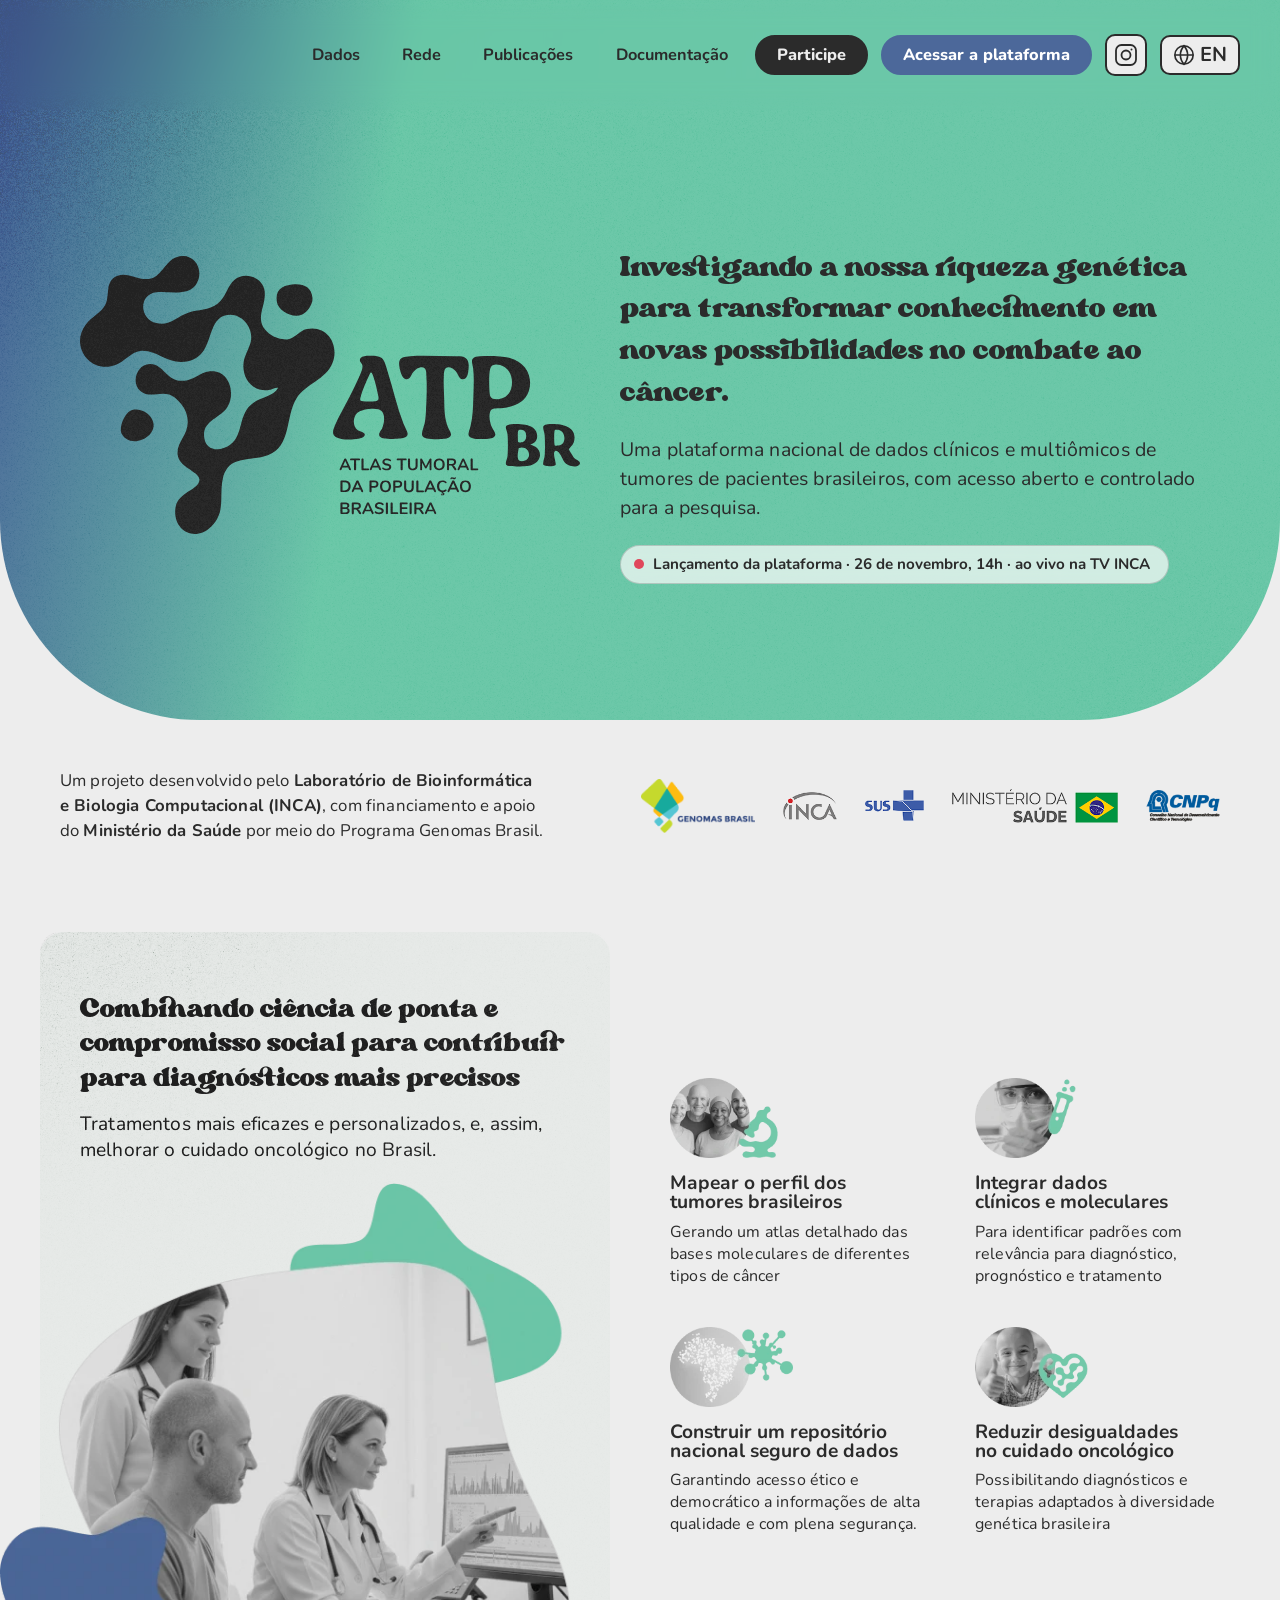
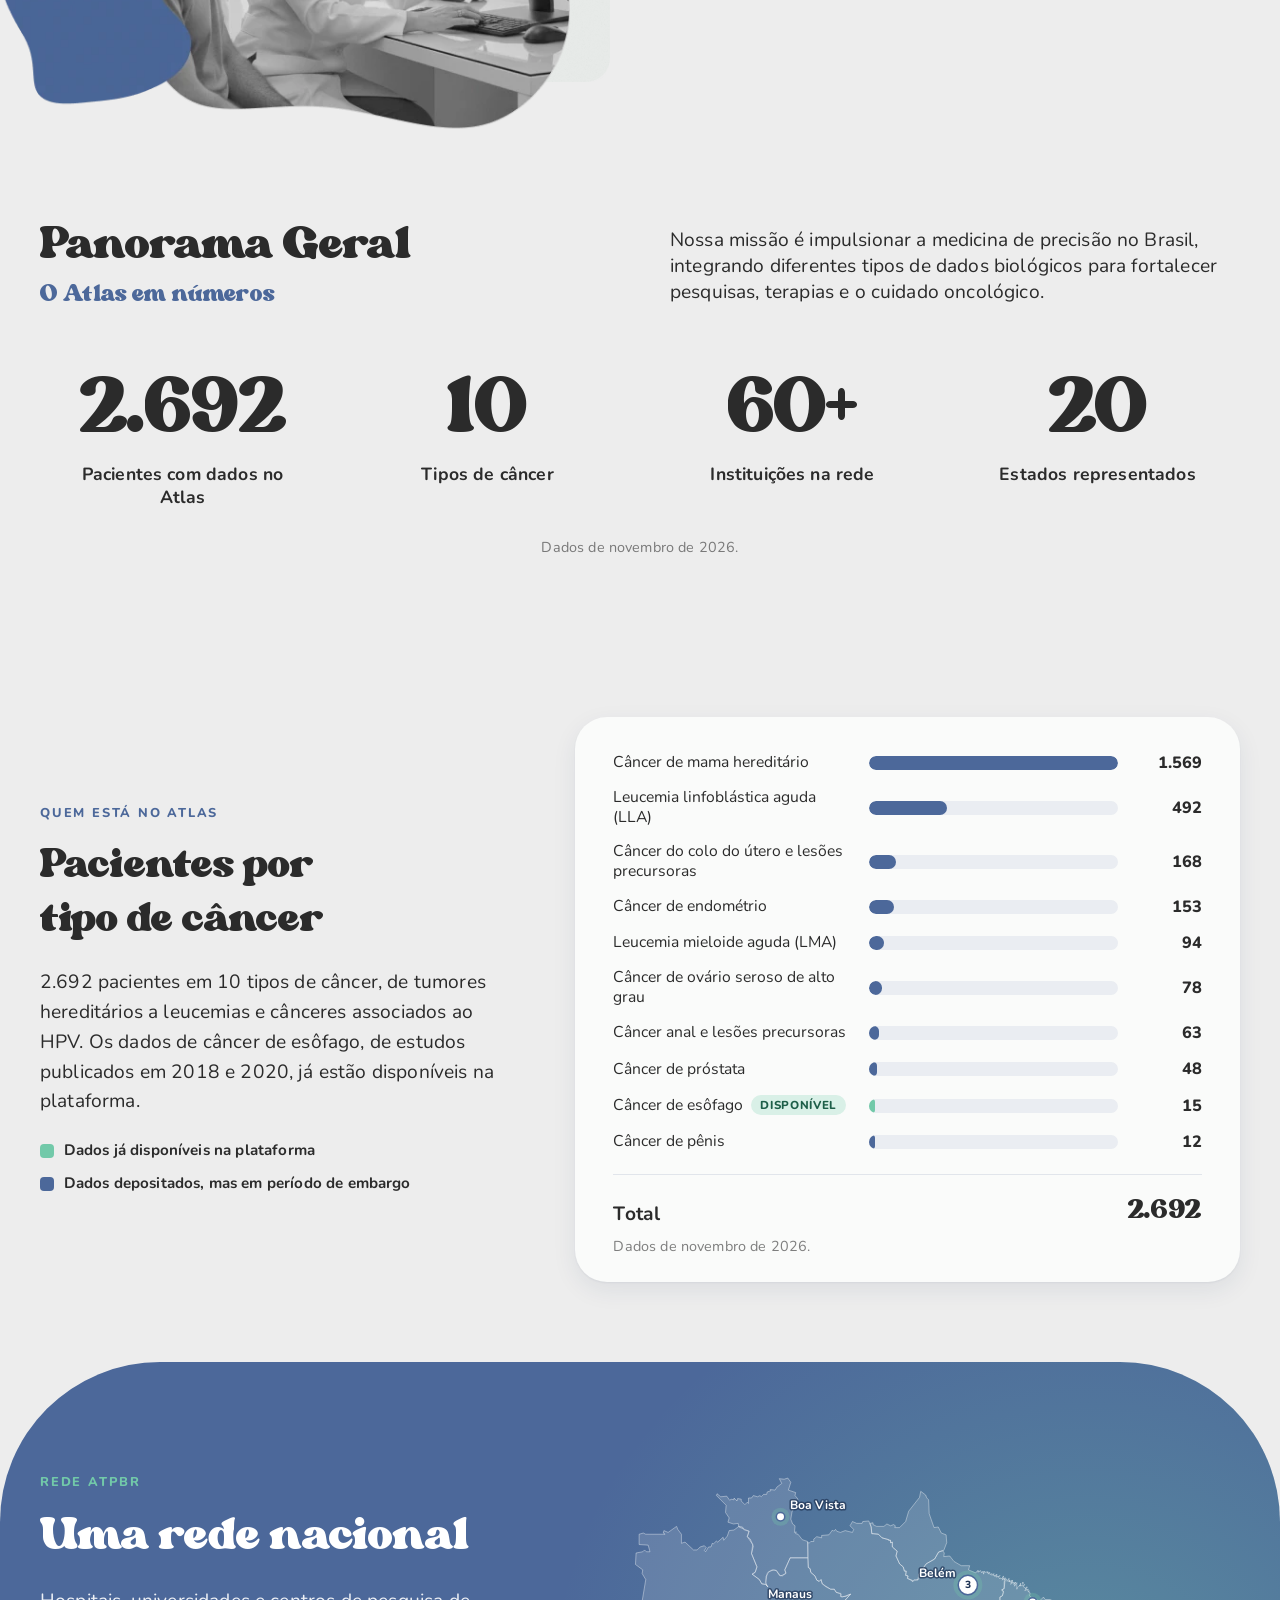
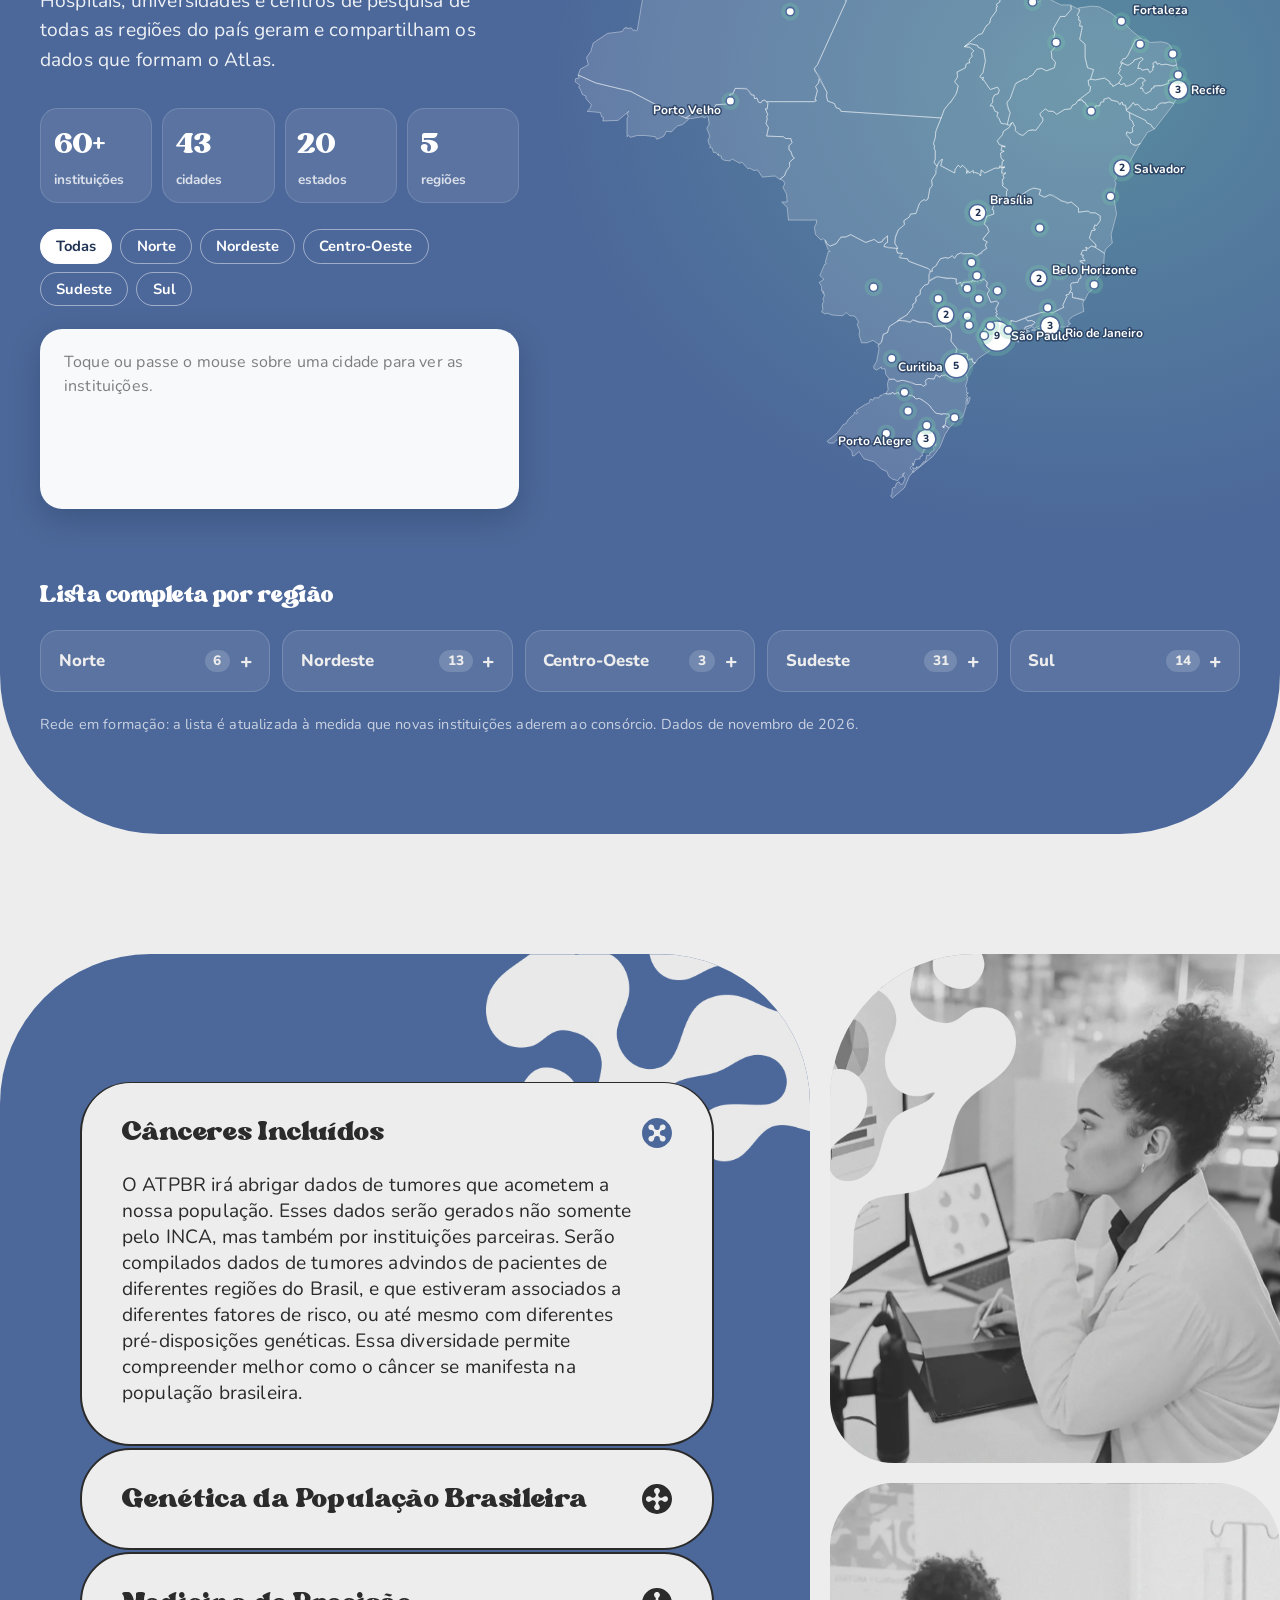
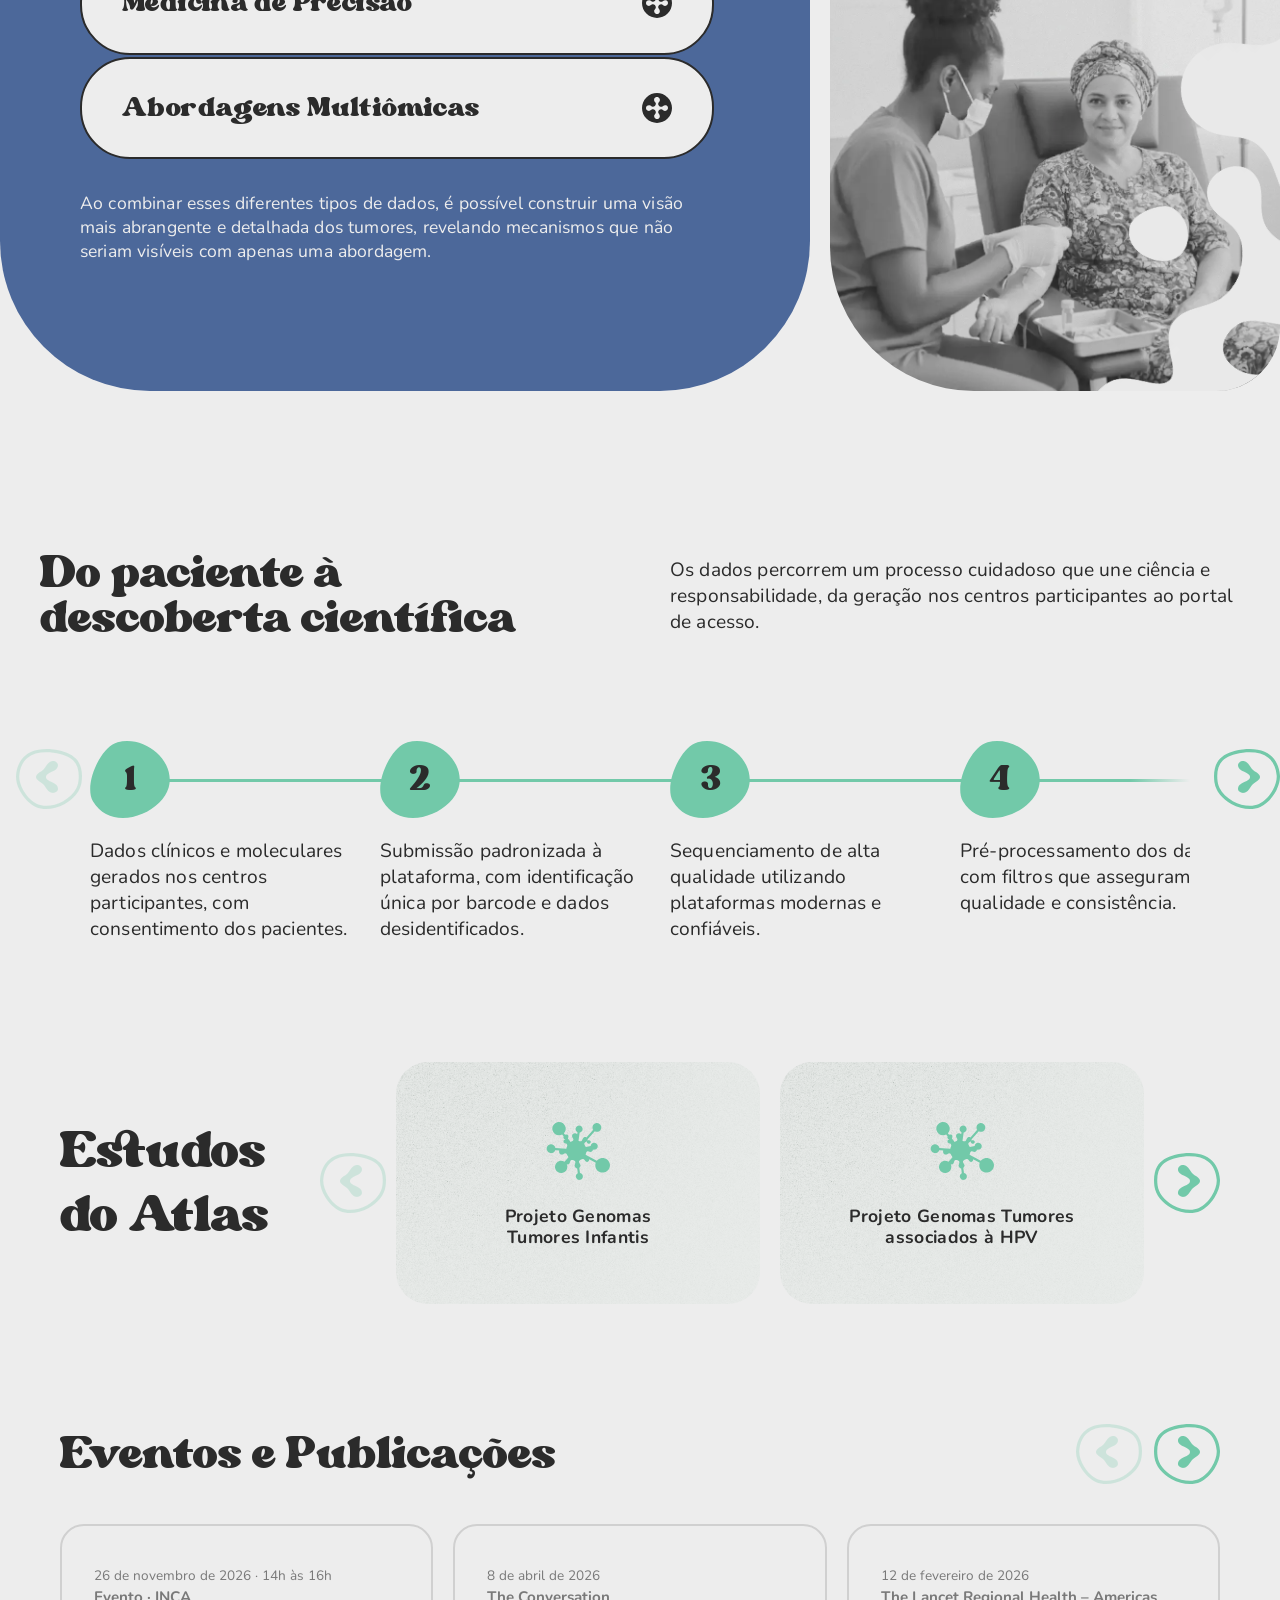
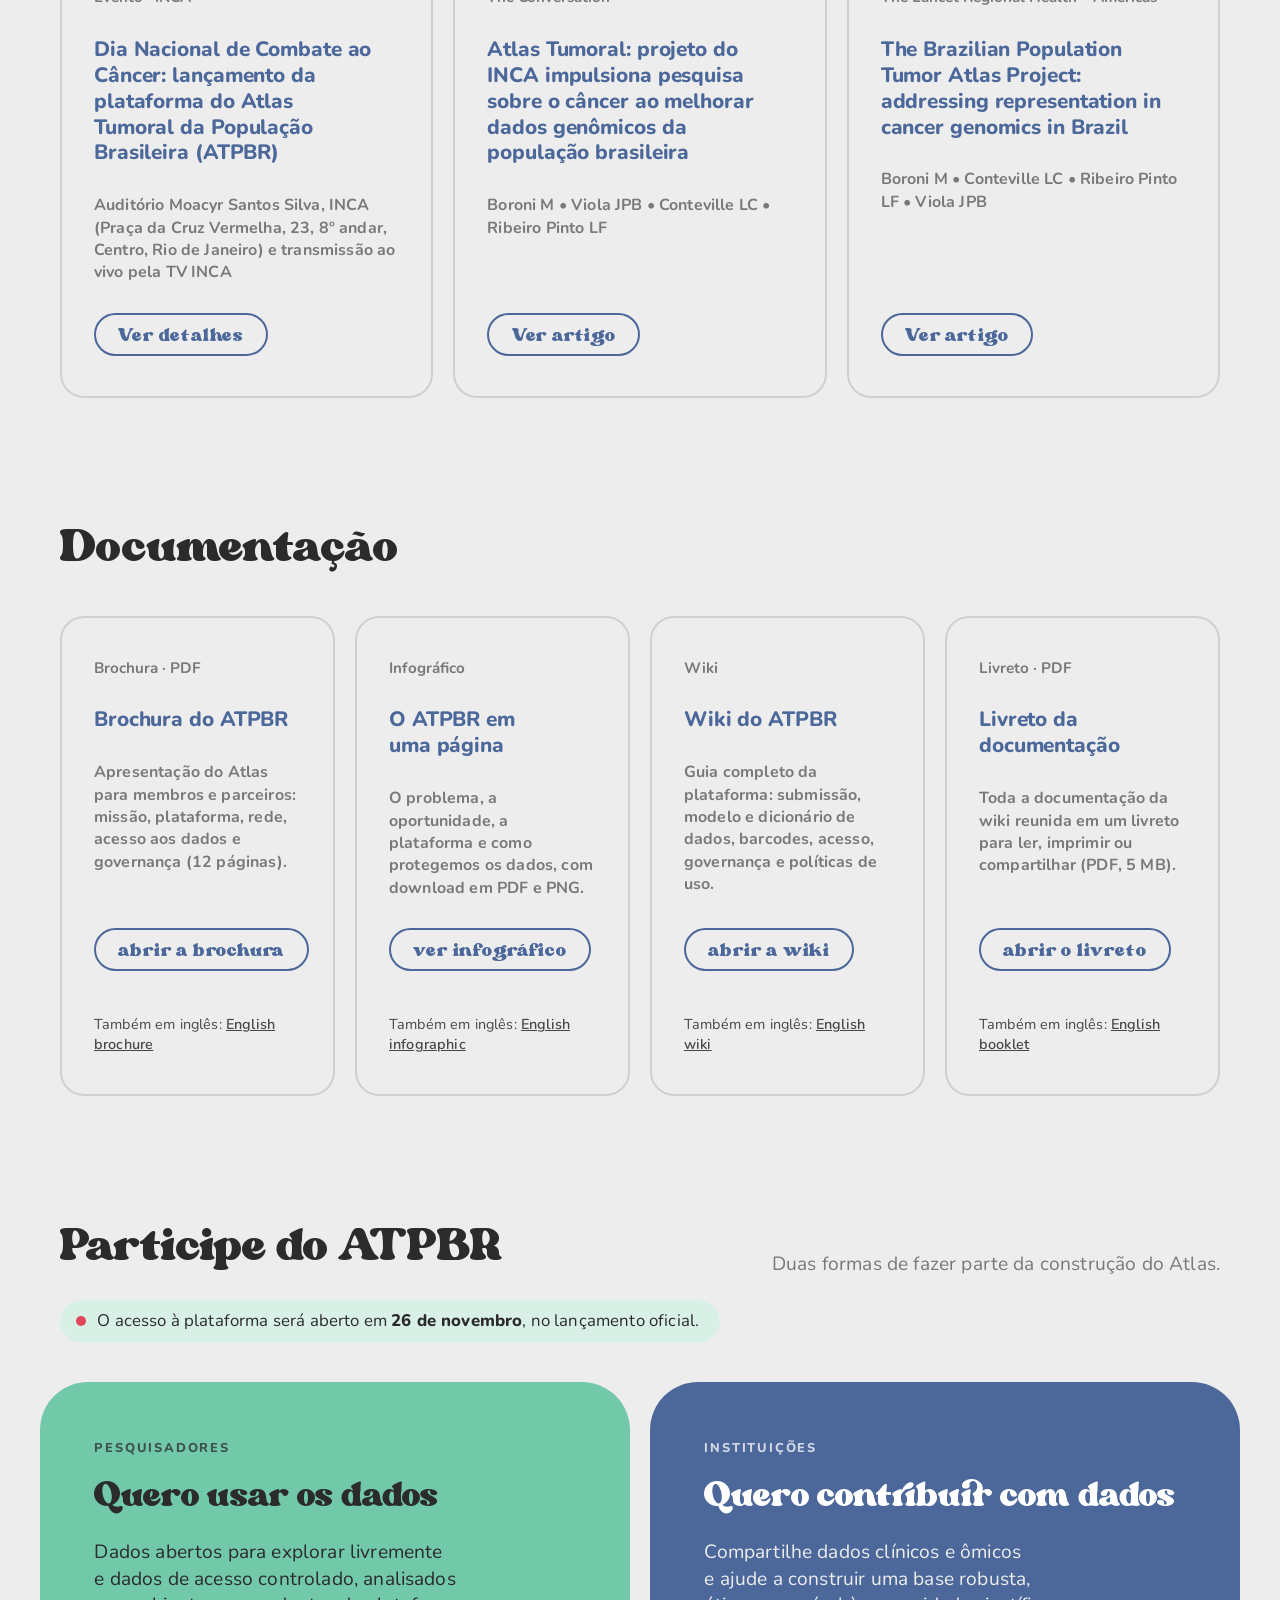
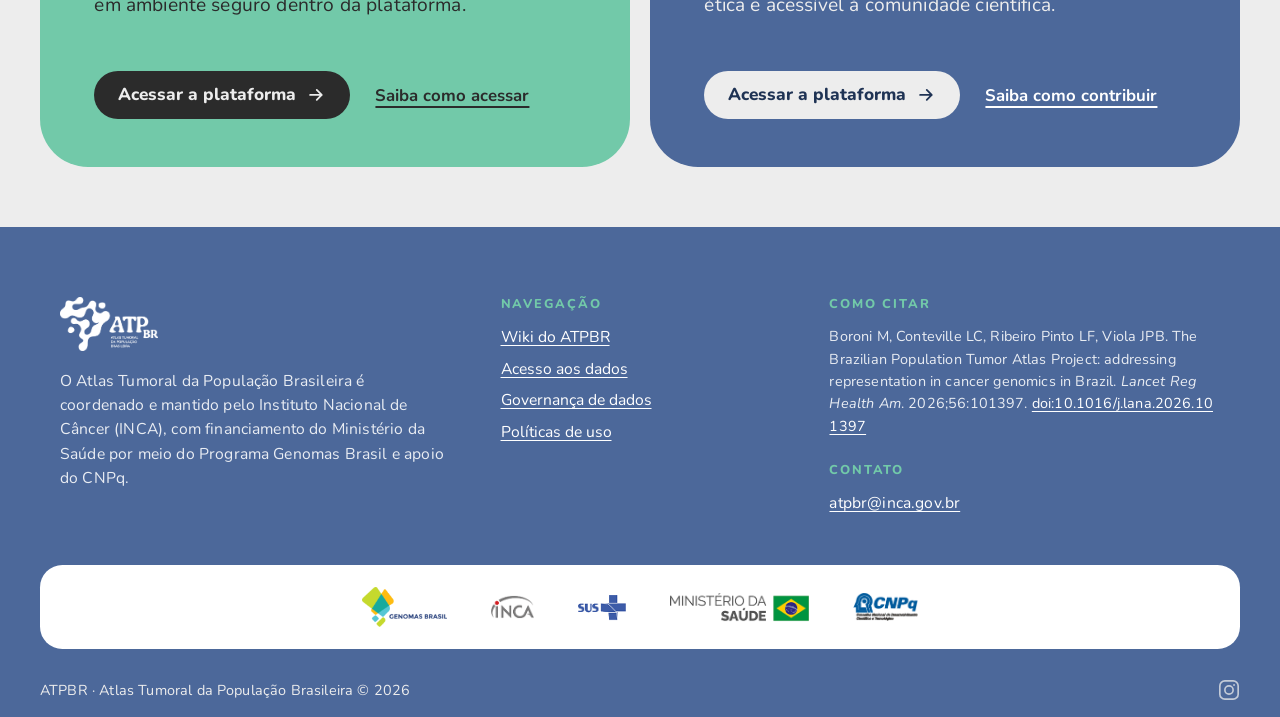
==== commit ced72fb0: "Mapa da rede: toque no celular escolhe a cidade mais próxima No celular os pontos das cidades têm de" ====
--- a/index.html
+++ b/index.html
@@ -341,7 +341,7 @@
                     <p class="rede-hint">Toque ou passe o mouse sobre uma cidade para ver as instituições.</p>
                 </div>
             </div>
-            <div class="rede-mapa"><svg class="rede-svg" viewBox="-10 -10 1110 1046" role="img" aria-labelledby="rede-svg-title"><title id="rede-svg-title">Mapa do Brasil com as cidades que têm instituições da rede ATPBR</title><path class="uf" data-regiao="norte" d="M10,328L34,339L92,353L134,375L188,399L178,408L170,410L164,415L160,420L151,419L147,427L139,431L135,432L133,428L116,426L103,426L92,429L88,426L86,428L86,397L88,395L86,390L89,386L71,401L46,402L47,396L44,395L42,388L20,386L25,381L27,375L18,365L18,361L12,358L9,350L6,346L8,343L0,337L1,332L7,331L5,326L10,328Z"/><path class="uf" data-regiao="nordeste" d="M983,371L990,372L990,375L959,415L955,412L953,408L946,405L944,401L915,387L912,384L924,371L926,375L931,374L938,382L945,385L947,382L954,384L963,380L962,378L968,373L983,371Z"/><path class="uf" data-regiao="norte" d="M170,85L176,93L176,108L182,106L196,119L202,119L207,114L214,112L217,115L214,120L216,122L221,114L225,114L227,108L229,109L234,104L236,106L245,98L246,103L252,96L255,87L263,86L271,80L277,81L280,86L288,88L285,97L290,101L295,113L292,125L301,147L298,156L293,159L305,168L309,175L315,176L319,180L316,175L316,163L320,156L326,152L333,153L340,162L349,158L347,152L356,132L385,132L386,148L389,150L390,156L397,162L400,169L404,171L407,168L409,175L423,184L429,184L432,189L440,192L439,196L442,197L456,192L447,202L449,203L401,309L396,315L404,332L403,339L398,345L401,352L397,367L399,368L395,370L317,370L313,367L306,372L303,370L301,364L297,365L296,359L292,359L289,353L284,348L265,348L261,357L256,358L257,364L252,368L251,374L233,375L227,387L225,386L223,382L218,384L218,388L214,386L209,391L205,386L193,386L191,392L183,397L134,375L92,353L34,339L5,326L9,316L22,309L19,297L26,287L30,273L54,257L78,254L81,249L85,247L86,249L93,248L97,253L99,251L101,253L103,252L117,168L111,158L112,152L100,143L101,124L112,122L115,119L118,122L124,122L121,111L106,110L106,93L113,91L117,93L149,93L146,91L147,87L154,90L168,80L170,85Z"/><path class="uf" data-regiao="norte" d="M582,33L585,36L586,59L594,82L601,81L606,91L614,94L615,107L610,120L602,122L595,134L581,142L569,159L567,169L561,168L559,171L550,166L551,162L547,161L548,154L545,154L543,147L537,142L533,133L531,129L533,121L525,114L525,106L522,107L522,103L519,103L519,102L508,99L502,93L494,92L491,92L490,81L488,75L493,74L493,77L499,80L511,80L516,76L522,79L527,77L530,79L529,82L537,82L547,72L552,55L570,32L572,22L580,28L582,33Z"/><path class="uf" data-regiao="nordeste" d="M885,364L887,367L898,370L901,375L904,371L906,372L906,375L911,376L913,386L918,388L918,399L922,402L925,410L922,413L923,420L918,422L913,420L912,426L919,433L919,438L923,441L930,442L935,439L917,471L909,479L906,481L902,479L894,488L896,497L893,500L895,505L891,525L896,556L887,590L889,604L878,614L876,621L861,611L861,605L851,596L855,583L860,583L861,581L858,580L860,574L863,575L869,567L869,559L861,554L853,554L849,551L833,553L833,546L821,536L814,538L812,535L805,535L792,525L785,524L777,528L768,524L770,515L757,513L712,540L711,538L715,532L713,529L714,518L716,516L707,509L707,498L710,496L708,492L713,488L706,488L706,483L711,478L706,479L707,469L710,467L708,467L705,463L704,455L710,452L705,451L706,444L712,445L702,441L699,435L707,425L709,419L718,413L722,408L721,406L724,404L729,413L728,418L733,423L741,426L750,418L757,416L762,418L774,402L774,397L771,395L769,390L778,382L784,386L791,386L797,391L810,383L820,382L823,376L828,374L832,368L839,367L850,379L847,387L851,388L859,385L861,377L868,377L870,371L875,370L875,366L885,364Z"/><path class="uf" data-regiao="nordeste" d="M867,213L886,223L901,235L906,236L918,250L937,266L927,268L914,295L910,299L907,299L903,304L903,307L905,307L901,315L903,317L899,323L905,330L900,339L890,345L889,342L885,340L885,337L876,331L861,334L853,333L858,317L848,314L844,297L844,275L835,267L839,248L839,245L835,245L836,236L833,235L834,230L831,227L835,220L833,215L854,212L867,213Z"/><path class="uf" data-regiao="sudeste" d="M849,687L843,699L823,694L823,687L819,684L821,681L820,673L822,670L832,669L834,663L837,662L837,656L843,651L844,646L840,640L841,637L836,635L836,633L844,633L840,628L841,624L837,623L840,616L847,616L845,611L849,613L854,609L859,610L876,621L874,650L864,663L856,681L849,687Z"/><path class="uf" data-regiao="centro-oeste" d="M608,465L605,476L628,488L629,482L634,475L638,479L641,475L648,482L648,489L650,484L652,488L659,484L659,488L661,487L668,489L671,493L672,483L678,488L695,480L702,480L703,476L705,480L711,478L707,481L706,487L707,490L713,488L708,492L710,496L707,501L709,507L707,509L716,516L714,518L714,528L712,531L709,532L701,525L700,527L701,534L691,534L690,539L693,541L690,548L692,549L693,556L680,560L681,549L678,546L658,546L656,561L681,561L677,573L682,577L685,585L682,589L675,598L682,602L679,607L681,613L674,617L673,621L664,625L656,621L642,622L639,620L632,623L628,629L624,625L618,629L612,628L605,630L599,637L598,641L591,646L591,651L584,646L552,634L550,630L537,628L542,621L533,620L532,614L534,612L529,604L530,593L535,582L545,574L544,567L553,561L555,556L564,555L570,538L573,535L578,532L580,534L584,531L587,514L591,509L590,500L597,489L600,473L608,465Z"/><path class="uf" data-regiao="nordeste" d="M688,375L691,371L691,365L694,359L700,357L702,351L699,346L687,350L676,334L674,334L676,330L672,331L670,328L675,322L679,303L676,284L667,280L666,277L654,274L644,279L668,259L673,258L680,245L686,240L688,232L697,220L697,214L699,213L697,209L703,205L703,197L707,195L709,189L706,185L710,183L710,171L714,167L715,171L718,166L718,172L719,169L719,172L722,169L721,176L725,172L726,174L727,173L726,176L729,172L727,179L731,173L731,184L732,181L736,177L736,179L737,174L737,178L741,178L744,176L742,180L745,182L748,180L748,182L745,183L747,184L744,186L750,184L749,187L752,187L750,188L753,190L752,195L755,197L755,202L757,204L765,202L763,203L766,204L766,206L775,197L778,201L786,201L804,210L821,210L821,217L811,229L803,229L791,250L794,256L792,265L796,275L795,279L788,287L789,298L795,305L793,314L780,319L772,315L764,317L757,326L751,329L748,333L744,332L728,341L720,365L714,373L720,388L715,408L713,406L705,406L701,397L698,394L700,388L695,386L691,377L687,377L688,375ZM740,174L741,172L742,174L740,176L740,174ZM722,173L724,169L723,174L722,173Z"/><path class="uf" data-regiao="sudeste" d="M760,513L771,516L768,524L777,528L786,524L814,538L821,536L833,546L833,553L849,551L853,554L861,554L869,559L869,567L863,575L860,574L858,580L861,581L860,583L855,583L851,596L863,608L861,611L854,609L849,613L845,611L847,616L840,616L838,620L837,623L841,624L840,628L844,633L835,634L841,637L840,639L844,643L843,650L837,656L837,662L834,663L832,669L822,670L820,673L821,681L817,689L812,690L814,692L807,707L809,710L789,720L784,717L771,719L730,734L721,732L722,734L719,736L721,738L719,740L705,741L706,737L702,735L704,731L696,725L699,721L696,719L698,717L696,713L701,703L697,700L688,702L682,688L686,681L681,676L682,669L677,664L672,666L667,664L666,668L664,665L660,668L657,665L657,668L642,669L640,676L638,669L632,672L630,667L631,664L623,662L615,663L600,659L587,667L586,656L588,653L587,651L591,651L591,646L598,641L604,630L612,628L618,629L624,625L628,629L632,623L639,620L642,622L656,621L664,625L681,613L679,607L682,602L676,599L675,596L685,585L682,577L677,572L681,560L693,556L692,549L690,548L693,541L690,539L690,535L701,534L700,527L701,525L707,531L714,530L712,540L734,526L737,526L751,516L760,513Z"/><path class="uf" data-regiao="centro-oeste" d="M513,610L518,612L534,613L532,614L534,621L542,621L536,626L538,629L550,630L552,634L584,646L588,650L585,657L585,671L578,674L572,681L571,689L564,694L565,700L559,705L559,710L549,723L520,742L517,752L510,755L507,768L503,772L493,765L483,769L474,769L470,756L471,749L467,739L469,734L463,725L454,724L449,719L443,724L436,724L425,723L418,720L413,721L408,718L410,714L409,705L412,700L410,698L413,689L410,688L412,686L409,685L411,684L408,683L408,676L404,669L412,664L405,658L413,639L416,638L414,636L419,618L422,618L419,615L413,600L415,600L416,604L422,609L432,605L440,594L448,594L456,590L481,603L495,598L502,603L508,602L509,598L517,592L517,603L513,605L511,609L513,610Z"/><path class="uf" data-regiao="centro-oeste" d="M348,488L355,478L355,470L363,463L360,461L357,452L354,450L354,443L359,438L357,431L348,431L345,428L317,427L320,413L316,406L318,398L317,394L319,392L315,382L318,382L319,373L317,370L397,370L400,368L397,367L401,352L398,345L403,339L404,332L417,355L416,360L418,369L429,373L432,380L438,382L440,386L606,397L597,419L596,430L593,439L595,444L594,447L596,451L596,465L594,470L599,477L596,482L597,489L590,500L591,509L587,514L584,531L580,534L578,532L573,535L570,538L564,555L555,556L553,561L544,567L545,573L535,582L530,596L529,604L534,613L511,610L514,604L517,603L517,592L508,602L501,603L495,598L481,603L456,590L448,594L440,594L432,605L422,609L416,604L415,600L411,597L407,599L398,590L396,578L399,572L400,566L353,566L351,545L342,536L351,536L350,523L344,512L347,506L345,501L339,498L347,492L348,488Z"/><path class="uf" data-regiao="norte" d="M690,158L690,161L693,158L692,161L694,162L695,160L695,163L698,159L697,164L700,162L700,164L703,161L701,164L703,167L704,165L706,167L709,162L707,169L710,165L710,169L712,165L710,183L706,185L709,187L707,195L703,197L703,205L697,209L699,213L697,214L697,220L688,232L686,240L680,245L674,257L668,259L644,279L653,280L660,286L656,290L657,295L652,301L653,306L650,306L647,308L646,314L632,321L633,329L628,337L634,344L632,354L622,371L619,373L611,383L606,397L440,386L438,382L432,380L429,373L418,369L416,360L417,355L403,326L397,320L396,315L401,309L449,203L447,202L456,192L448,196L440,196L440,191L432,189L429,184L423,184L415,180L409,175L407,168L404,171L400,169L397,162L390,156L389,150L386,148L385,106L387,108L390,105L395,105L395,101L400,97L408,99L408,95L420,94L426,86L428,88L431,85L433,88L439,90L447,87L459,90L461,85L455,79L459,72L466,75L475,75L476,72L486,71L490,81L491,92L502,93L508,99L519,102L519,103L522,103L522,107L525,106L525,114L533,121L531,129L537,142L543,147L545,154L548,154L547,161L551,162L550,166L558,169L558,171L569,167L569,159L581,142L595,134L601,123L608,120L611,124L610,130L620,129L627,138L639,145L653,145L651,152L663,157L666,153L667,156L668,153L669,155L671,153L673,157L675,154L676,159L677,154L678,156L683,155L682,157L684,156L684,159L686,156L687,160L690,158Z"/><path class="uf" data-regiao="nordeste" d="M938,297L940,300L934,305L931,315L936,315L938,318L948,316L951,322L956,318L956,312L958,313L956,308L959,304L962,304L963,308L967,307L970,309L978,308L990,311L995,309L1000,327L999,337L989,332L982,335L981,340L969,344L958,344L958,347L954,348L953,352L945,357L940,352L939,348L935,348L940,343L939,338L944,335L943,333L935,330L924,340L911,345L909,340L903,342L900,339L905,330L899,323L902,317L901,315L905,307L904,306L907,305L906,307L915,310L924,304L925,301L938,297Z"/><path class="uf" data-regiao="nordeste" d="M939,331L944,335L939,338L940,343L935,348L939,348L940,353L944,357L953,352L954,348L958,347L958,344L972,343L982,340L982,335L993,333L1000,339L995,364L991,373L983,370L976,373L972,371L966,374L962,378L963,380L954,384L947,382L945,385L938,382L931,374L927,376L925,373L923,372L919,379L912,384L911,376L906,375L906,371L904,371L902,375L898,370L887,368L883,363L875,366L875,370L870,371L868,377L861,377L859,385L851,388L847,387L850,379L846,377L844,371L841,371L839,367L833,368L852,353L853,345L850,343L849,335L853,333L861,334L876,331L885,337L885,340L889,342L890,345L900,339L903,342L909,340L911,344L916,344L925,340L931,332L939,331Z"/><path class="uf" data-regiao="nordeste" d="M823,212L835,218L831,227L834,230L833,235L836,236L835,245L839,245L839,248L835,267L844,275L844,297L848,314L858,317L853,333L849,335L850,343L853,345L852,353L832,368L828,374L823,376L820,382L810,383L797,391L791,386L784,386L778,382L769,390L771,395L774,397L774,402L763,417L750,418L741,426L736,424L729,418L729,413L724,404L719,409L715,408L720,388L717,384L715,370L720,365L730,339L744,332L748,333L751,329L757,326L764,316L772,315L780,319L793,314L795,305L789,298L788,287L795,279L796,275L792,265L794,256L791,250L803,229L811,229L821,218L820,212L823,212Z"/><path class="uf" data-regiao="sul" d="M559,731L572,735L580,735L589,738L593,742L612,741L614,745L620,748L623,755L622,766L632,779L630,787L648,787L650,789L649,798L657,795L658,801L662,802L652,813L648,822L633,822L623,828L613,822L608,824L606,823L604,826L597,822L594,829L584,828L579,833L581,838L576,841L573,838L564,838L556,834L542,831L533,833L528,829L521,830L514,821L513,812L507,812L507,809L499,814L495,812L494,808L499,800L503,779L501,773L507,768L510,755L517,752L520,742L536,732L555,735L559,731Z"/><path class="uf" data-regiao="sudeste" d="M752,751L747,753L743,750L745,743L758,739L761,735L755,732L749,733L745,727L771,719L784,717L789,720L809,710L807,707L814,692L812,690L817,689L818,685L823,686L823,694L841,697L841,702L840,704L842,717L824,725L817,731L817,736L820,737L815,741L816,743L789,743L787,742L790,737L788,735L783,738L786,743L777,745L772,745L776,744L769,741L760,745L755,742L754,744L747,746L747,749L749,748L748,751L751,749L752,751ZM759,746L763,748L759,749L755,748L759,746ZM769,745L765,746L766,745L769,745Z"/><path class="uf" data-regiao="nordeste" d="M940,268L945,268L952,272L970,271L979,273L984,276L988,283L996,309L990,311L978,308L970,309L967,307L963,308L961,304L956,306L958,313L956,312L956,318L951,322L948,316L938,318L936,315L931,315L934,305L940,300L937,297L925,301L924,304L915,310L903,305L907,299L911,298L915,293L927,268L937,266L940,268Z"/><path class="uf" data-regiao="norte" d="M192,398L183,397L191,392L193,386L205,386L209,391L214,386L218,388L218,384L223,382L225,386L227,387L233,375L251,374L252,368L257,364L256,358L261,357L265,348L284,349L292,359L296,359L297,365L301,364L303,370L306,372L309,371L310,368L315,368L319,373L318,382L315,382L319,392L317,394L318,398L316,406L320,413L317,427L345,428L348,431L357,431L359,438L354,443L354,450L357,452L360,461L363,463L355,470L355,477L350,483L347,492L339,499L331,493L318,494L310,495L302,483L296,484L289,480L286,481L276,470L273,472L260,465L256,468L247,467L242,464L242,460L237,459L237,456L236,458L233,454L229,454L227,447L223,446L224,442L222,441L220,434L223,427L218,414L222,407L220,394L218,393L215,397L210,395L192,398Z"/><path class="uf" data-regiao="norte" d="M359,56L357,68L360,76L364,79L363,90L366,89L365,92L369,93L376,102L385,105L385,132L356,132L347,152L349,157L343,162L338,161L333,153L329,152L320,155L318,158L315,173L319,180L315,176L309,175L305,168L293,159L298,156L301,147L292,125L294,110L285,97L288,88L271,81L270,75L262,76L253,73L255,66L249,57L250,45L234,29L235,26L241,31L251,30L256,37L258,35L263,36L263,33L268,38L269,34L275,35L275,38L281,44L285,40L287,42L287,33L292,33L295,29L302,31L306,29L308,31L312,27L317,27L318,23L324,21L323,19L331,20L334,15L342,9L338,1L346,2L352,0L357,7L353,20L365,24L364,29L369,35L360,45L362,50L359,56Z"/><path class="uf" data-regiao="sul" d="M560,969L558,968L559,972L554,976L559,981L558,984L553,990L545,1009L525,1026L522,1022L524,1021L525,1010L527,1008L529,1009L532,1001L536,999L538,1003L542,1003L546,994L543,988L545,984L541,987L543,990L537,993L534,997L526,995L519,990L516,982L507,978L495,966L478,961L470,949L462,956L459,956L458,948L438,930L432,930L428,935L420,935L417,932L434,918L444,904L448,903L452,896L462,887L462,884L467,886L467,884L465,881L480,871L486,869L489,862L493,864L495,860L503,860L505,856L508,856L511,853L519,854L526,851L528,854L535,851L536,854L557,856L562,859L561,859L564,862L569,861L574,863L588,874L590,878L598,886L618,887L620,891L614,894L613,903L608,908L611,910L609,908L613,906L619,910L612,921L604,941L592,957L559,984L561,978L558,976L565,977L566,975L564,975L570,974L574,969L575,970L576,966L580,966L582,955L587,955L587,951L594,947L593,937L596,938L596,936L595,939L597,940L597,933L595,935L588,936L588,939L585,938L586,935L580,932L579,927L579,935L584,937L580,940L579,947L577,945L577,950L574,951L575,956L571,957L571,961L563,962L560,972L560,969Z"/><path class="uf" data-regiao="sul" d="M517,837L519,829L528,829L533,833L542,831L564,838L573,838L576,841L581,838L580,831L584,828L594,829L597,822L604,826L606,823L613,822L623,828L633,822L647,821L650,828L646,841L648,843L648,852L651,852L647,855L650,857L647,861L649,864L647,865L647,875L642,891L630,898L619,910L613,906L609,908L611,910L608,908L613,904L614,894L620,891L618,887L609,886L608,888L596,885L584,870L570,861L564,862L561,859L562,859L557,856L551,857L550,854L543,856L537,853L536,854L535,851L528,854L526,851L523,854L514,853L518,847L517,837ZM653,859L654,860L651,869L649,871L649,868L649,861L653,859Z"/><path class="uf" data-regiao="nordeste" d="M919,389L944,401L946,405L953,408L955,412L959,415L947,421L935,440L926,443L922,440L919,438L919,433L912,423L913,420L918,422L923,420L922,413L925,410L922,402L918,399L917,390L919,389Z"/><path class="uf" data-regiao="sudeste" d="M711,766L709,769L707,771L704,769L690,777L688,781L667,795L661,804L662,802L658,801L657,795L655,798L653,795L650,799L648,797L650,789L648,787L630,787L632,779L622,766L623,755L620,748L614,745L612,741L593,742L589,738L580,735L568,735L558,731L555,735L546,732L536,732L533,734L536,730L549,723L559,710L559,705L563,703L564,694L571,689L571,682L578,674L584,672L587,665L597,660L631,663L631,672L638,669L640,676L642,669L657,668L657,665L663,668L664,665L666,668L667,664L672,666L676,663L682,669L681,676L686,682L682,688L688,702L697,700L701,703L696,713L698,717L696,719L699,721L696,725L704,731L704,734L702,735L706,737L705,741L719,740L721,738L719,736L722,734L721,732L729,734L744,728L749,733L755,732L761,735L758,739L745,743L742,749L747,753L742,752L737,757L729,760L729,765L718,763L711,766ZM731,767L728,767L731,762L733,763L734,768L731,767Z"/><path class="uf" data-regiao="norte" d="M688,375L687,377L691,377L695,386L700,388L698,394L701,397L705,406L719,409L722,406L718,413L709,419L707,425L698,435L702,441L712,444L706,444L705,451L710,452L704,455L705,463L708,467L710,467L707,469L706,479L711,478L705,480L703,476L702,480L695,480L678,488L672,483L671,493L668,489L661,487L659,488L659,484L652,488L650,484L648,489L648,482L641,475L638,479L634,475L629,482L628,488L605,476L608,465L603,468L599,477L594,471L596,465L596,451L594,447L595,444L593,440L596,430L597,419L611,383L630,359L634,344L628,337L633,329L632,321L646,314L647,308L650,306L653,306L652,301L657,295L656,290L660,286L653,280L644,279L654,274L666,277L667,280L676,284L679,303L675,322L670,328L672,331L676,330L674,334L676,334L687,350L699,346L702,351L700,357L694,359L691,365L691,371L688,375Z"/><path class="uf" data-regiao="centro-oeste" d="M681,560L656,561L656,555L658,546L678,546L680,549L679,559L681,560Z"/><g class="cidade" tabindex="0" role="button" data-cidade="São Paulo" data-regiao="sudeste" aria-label="São Paulo (SP): 9 instituiçãoões" style="--d:0.74"><circle class="halo" cx="698" cy="758" r="33"/><circle class="ponto" cx="698" cy="758" r="25"/><text class="n" x="698" y="763">9</text></g><g class="cidade" tabindex="0" role="button" data-cidade="Curitiba" data-regiao="sul" aria-label="Curitiba (PR): 5 instituiçãoões" style="--d:0.79"><circle class="halo" cx="631" cy="807" r="28"/><circle class="ponto" cx="631" cy="807" r="20"/><text class="n" x="631" y="813">5</text></g><g class="cidade" tabindex="0" role="button" data-cidade="Rio de Janeiro" data-regiao="sudeste" aria-label="Rio de Janeiro (RJ): 3 instituiçãoões" style="--d:0.72"><circle class="halo" cx="786" cy="741" r="24"/><circle class="ponto" cx="786" cy="741" r="16"/><text class="n" x="786" y="747">3</text></g><g class="cidade" tabindex="0" role="button" data-cidade="Porto Alegre" data-regiao="sul" aria-label="Porto Alegre (RS): 3 instituiçãoões" style="--d:0.90"><circle class="halo" cx="581" cy="928" r="24"/><circle class="ponto" cx="581" cy="928" r="16"/><text class="n" x="581" y="934">3</text></g><g class="cidade" tabindex="0" role="button" data-cidade="Recife" data-regiao="nordeste" aria-label="Recife (PE): 3 instituiçãoões" style="--d:0.34"><circle class="halo" cx="998" cy="350" r="24"/><circle class="ponto" cx="998" cy="350" r="16"/><text class="n" x="998" y="356">3</text></g><g class="cidade" tabindex="0" role="button" data-cidade="Belém" data-regiao="norte" aria-label="Belém (PA): 3 instituiçãoões" style="--d:0.17"><circle class="halo" cx="650" cy="177" r="24"/><circle class="ponto" cx="650" cy="177" r="16"/><text class="n" x="650" y="182">3</text></g><g class="cidade" tabindex="0" role="button" data-cidade="Brasília" data-regiao="centro-oeste" aria-label="Brasília (DF): 2 instituiçãoões" style="--d:0.54"><circle class="halo" cx="666" cy="554" r="22"/><circle class="ponto" cx="666" cy="554" r="14"/><text class="n" x="666" y="559">2</text></g><g class="cidade" tabindex="0" role="button" data-cidade="Marília" data-regiao="sudeste" aria-label="Marília (SP): 2 instituiçãoões" style="--d:0.70"><circle class="halo" cx="613" cy="723" r="22"/><circle class="ponto" cx="613" cy="723" r="14"/><text class="n" x="613" y="728">2</text></g><g class="cidade" tabindex="0" role="button" data-cidade="Belo Horizonte" data-regiao="sudeste" aria-label="Belo Horizonte (MG): 2 instituiçãoões" style="--d:0.65"><circle class="halo" cx="767" cy="662" r="22"/><circle class="ponto" cx="767" cy="662" r="14"/><text class="n" x="767" y="668">2</text></g><g class="cidade" tabindex="0" role="button" data-cidade="Salvador" data-regiao="nordeste" aria-label="Salvador (BA): 2 instituiçãoões" style="--d:0.47"><circle class="halo" cx="905" cy="480" r="22"/><circle class="ponto" cx="905" cy="480" r="14"/><text class="n" x="905" y="485">2</text></g><g class="cidade" tabindex="0" role="button" data-cidade="Fortaleza" data-regiao="nordeste" aria-label="Fortaleza (CE): 1 instituição" style="--d:0.23"><circle class="halo" cx="904" cy="237" r="15"/><circle class="ponto" cx="904" cy="237" r="7"/></g><g class="cidade" tabindex="0" role="button" data-cidade="Barretos" data-regiao="sudeste" aria-label="Barretos (SP): 1 instituição" style="--d:0.66"><circle class="halo" cx="649" cy="679" r="15"/><circle class="ponto" cx="649" cy="679" r="7"/></g><g class="cidade" tabindex="0" role="button" data-cidade="Ribeirão Preto" data-regiao="sudeste" aria-label="Ribeirão Preto (SP): 1 instituição" style="--d:0.68"><circle class="halo" cx="668" cy="696" r="15"/><circle class="ponto" cx="668" cy="696" r="7"/></g><g class="cidade" tabindex="0" role="button" data-cidade="Porto Velho" data-regiao="norte" aria-label="Porto Velho (RO): 1 instituição" style="--d:0.36"><circle class="halo" cx="257" cy="369" r="15"/><circle class="ponto" cx="257" cy="369" r="7"/></g><g class="cidade" tabindex="0" role="button" data-cidade="São José dos Campos" data-regiao="sudeste" aria-label="São José dos Campos (SP): 1 instituição" style="--d:0.73"><circle class="halo" cx="717" cy="748" r="15"/><circle class="ponto" cx="717" cy="748" r="7"/></g><g class="cidade" tabindex="0" role="button" data-cidade="Manaus" data-regiao="norte" aria-label="Manaus (AM): 1 instituição" style="--d:0.22"><circle class="halo" cx="356" cy="221" r="15"/><circle class="ponto" cx="356" cy="221" r="7"/></g><g class="cidade" tabindex="0" role="button" data-cidade="Jaú" data-regiao="sudeste" aria-label="Jaú (SP): 1 instituição" style="--d:0.71"><circle class="halo" cx="649" cy="725" r="15"/><circle class="ponto" cx="649" cy="725" r="7"/></g><g class="cidade" tabindex="0" role="button" data-cidade="Chapecó" data-regiao="sul" aria-label="Chapecó (SC): 1 instituição" style="--d:0.83"><circle class="halo" cx="545" cy="851" r="15"/><circle class="ponto" cx="545" cy="851" r="7"/></g><g class="cidade" tabindex="0" role="button" data-cidade="Uberlândia" data-regiao="sudeste" aria-label="Uberlândia (MG): 1 instituição" style="--d:0.62"><circle class="halo" cx="656" cy="636" r="15"/><circle class="ponto" cx="656" cy="636" r="7"/></g><g class="cidade" tabindex="0" role="button" data-cidade="Botucatu" data-regiao="sudeste" aria-label="Botucatu (SP): 1 instituição" style="--d:0.72"><circle class="halo" cx="652" cy="740" r="15"/><circle class="ponto" cx="652" cy="740" r="7"/></g><g class="cidade" tabindex="0" role="button" data-cidade="São Luís" data-regiao="nordeste" aria-label="São Luís (MA): 1 instituição" style="--d:0.20"><circle class="halo" cx="757" cy="205" r="15"/><circle class="ponto" cx="757" cy="205" r="7"/></g><g class="cidade" tabindex="0" role="button" data-cidade="Petrolina" data-regiao="nordeste" aria-label="Petrolina (PE): 1 instituição" style="--d:0.38"><circle class="halo" cx="854" cy="386" r="15"/><circle class="ponto" cx="854" cy="386" r="7"/></g><g class="cidade" tabindex="0" role="button" data-cidade="Vitória" data-regiao="sudeste" aria-label="Vitória (ES): 1 instituição" style="--d:0.66"><circle class="halo" cx="859" cy="673" r="15"/><circle class="ponto" cx="859" cy="673" r="7"/></g><g class="cidade" tabindex="0" role="button" data-cidade="Sorocaba" data-regiao="sudeste" aria-label="Sorocaba (SP): 1 instituição" style="--d:0.74"><circle class="halo" cx="677" cy="757" r="15"/><circle class="ponto" cx="677" cy="757" r="7"/></g><g class="cidade" tabindex="0" role="button" data-cidade="Ipatinga" data-regiao="sudeste" aria-label="Ipatinga (MG): 1 instituição" style="--d:0.63"><circle class="halo" cx="802" cy="651" r="15"/><circle class="ponto" cx="802" cy="651" r="7"/></g><g class="cidade" tabindex="0" role="button" data-cidade="João Pessoa" data-regiao="nordeste" aria-label="João Pessoa (PB): 1 instituição" style="--d:0.32"><circle class="halo" cx="998" cy="326" r="15"/><circle class="ponto" cx="998" cy="326" r="7"/></g><g class="cidade" tabindex="0" role="button" data-cidade="Campo Grande" data-regiao="centro-oeste" aria-label="Campo Grande (MS): 1 instituição" style="--d:0.66"><circle class="halo" cx="494" cy="677" r="15"/><circle class="ponto" cx="494" cy="677" r="7"/></g><g class="cidade" tabindex="0" role="button" data-cidade="Criciúma" data-regiao="sul" aria-label="Criciúma (SC): 1 instituição" style="--d:0.87"><circle class="halo" cx="628" cy="893" r="15"/><circle class="ponto" cx="628" cy="893" r="7"/></g><g class="cidade" tabindex="0" role="button" data-cidade="Passo Fundo" data-regiao="sul" aria-label="Passo Fundo (RS): 1 instituição" style="--d:0.86"><circle class="halo" cx="551" cy="882" r="15"/><circle class="ponto" cx="551" cy="882" r="7"/></g><g class="cidade" tabindex="0" role="button" data-cidade="Santa Maria" data-regiao="sul" aria-label="Santa Maria (RS): 1 instituição" style="--d:0.90"><circle class="halo" cx="515" cy="919" r="15"/><circle class="ponto" cx="515" cy="919" r="7"/></g><g class="cidade" tabindex="0" role="button" data-cidade="Juiz de Fora" data-regiao="sudeste" aria-label="Juiz de Fora (MG): 1 instituição" style="--d:0.69"><circle class="halo" cx="782" cy="711" r="15"/><circle class="ponto" cx="782" cy="711" r="7"/></g><g class="cidade" tabindex="0" role="button" data-cidade="Mossoró" data-regiao="nordeste" aria-label="Mossoró (RN): 1 instituição" style="--d:0.27"><circle class="halo" cx="935" cy="275" r="15"/><circle class="ponto" cx="935" cy="275" r="7"/></g><g class="cidade" tabindex="0" role="button" data-cidade="Natal" data-regiao="nordeste" aria-label="Natal (RN): 1 instituição" style="--d:0.28"><circle class="halo" cx="989" cy="291" r="15"/><circle class="ponto" cx="989" cy="291" r="7"/></g><g class="cidade" tabindex="0" role="button" data-cidade="Araçatuba" data-regiao="sudeste" aria-label="Araçatuba (SP): 1 instituição" style="--d:0.68"><circle class="halo" cx="601" cy="696" r="15"/><circle class="ponto" cx="601" cy="696" r="7"/></g><g class="cidade" tabindex="0" role="button" data-cidade="Passos" data-regiao="sudeste" aria-label="Passos (MG): 1 instituição" style="--d:0.67"><circle class="halo" cx="699" cy="683" r="15"/><circle class="ponto" cx="699" cy="683" r="7"/></g><g class="cidade" tabindex="0" role="button" data-cidade="Cascavel" data-regiao="sul" aria-label="Cascavel (PR): 1 instituição" style="--d:0.77"><circle class="halo" cx="524" cy="795" r="15"/><circle class="ponto" cx="524" cy="795" r="7"/></g><g class="cidade" tabindex="0" role="button" data-cidade="Uberaba" data-regiao="sudeste" aria-label="Uberaba (MG): 1 instituição" style="--d:0.64"><circle class="halo" cx="665" cy="658" r="15"/><circle class="ponto" cx="665" cy="658" r="7"/></g><g class="cidade" tabindex="0" role="button" data-cidade="Caxias do Sul" data-regiao="sul" aria-label="Caxias do Sul (RS): 1 instituição" style="--d:0.88"><circle class="halo" cx="582" cy="906" r="15"/><circle class="ponto" cx="582" cy="906" r="7"/></g><g class="cidade" tabindex="0" role="button" data-cidade="Itabuna" data-regiao="nordeste" aria-label="Itabuna (BA): 1 instituição" style="--d:0.51"><circle class="halo" cx="886" cy="527" r="15"/><circle class="ponto" cx="886" cy="527" r="7"/></g><g class="cidade" tabindex="0" role="button" data-cidade="Teresina" data-regiao="nordeste" aria-label="Teresina (PI): 1 instituição" style="--d:0.27"><circle class="halo" cx="796" cy="272" r="15"/><circle class="ponto" cx="796" cy="272" r="7"/></g><g class="cidade" tabindex="0" role="button" data-cidade="Montes Claros" data-regiao="sudeste" aria-label="Montes Claros (MG): 1 instituição" style="--d:0.56"><circle class="halo" cx="769" cy="579" r="15"/><circle class="ponto" cx="769" cy="579" r="7"/></g><g class="cidade" tabindex="0" role="button" data-cidade="Boa Vista" data-regiao="norte" aria-label="Boa Vista (RR): 1 instituição" style="--d:0.06"><circle class="halo" cx="340" cy="64" r="15"/><circle class="ponto" cx="340" cy="64" r="7"/></g><g class="cidade" tabindex="0" role="button" data-cidade="Campinas" data-regiao="sudeste" aria-label="Campinas (SP): 1 instituição" style="--d:0.72"><circle class="halo" cx="687" cy="741" r="15"/><circle class="ponto" cx="687" cy="741" r="7"/></g><text class="rot" x="722" y="764" text-anchor="start">São Paulo</text><text class="rot" x="609" y="815" text-anchor="end">Curitiba</text><text class="rot" x="810" y="759" text-anchor="start">Rio de Janeiro</text><text class="rot" x="557" y="938" text-anchor="end">Porto Alegre</text><text class="rot" x="1020" y="358" text-anchor="start">Recife</text><text class="rot" x="630" y="163" text-anchor="end">Belém</text><text class="rot" x="686" y="540" text-anchor="start">Brasília</text><text class="rot" x="789" y="656" text-anchor="start">Belo Horizonte</text><text class="rot" x="925" y="488" text-anchor="start">Salvador</text><text class="rot" x="924" y="225" text-anchor="start">Fortaleza</text><text class="rot" x="241" y="391" text-anchor="end">Porto Velho</text><text class="rot" x="356" y="199" text-anchor="middle">Manaus</text><text class="rot" x="356" y="52" text-anchor="start">Boa Vista</text></svg></div>
+            <div class="rede-mapa"><svg class="rede-svg" viewBox="-10 -10 1110 1046" role="img" aria-labelledby="rede-svg-title"><title id="rede-svg-title">Mapa do Brasil com as cidades que têm instituições da rede ATPBR</title><path class="uf" data-regiao="norte" d="M10,328L34,339L92,353L134,375L188,399L178,408L170,410L164,415L160,420L151,419L147,427L139,431L135,432L133,428L116,426L103,426L92,429L88,426L86,428L86,397L88,395L86,390L89,386L71,401L46,402L47,396L44,395L42,388L20,386L25,381L27,375L18,365L18,361L12,358L9,350L6,346L8,343L0,337L1,332L7,331L5,326L10,328Z"/><path class="uf" data-regiao="nordeste" d="M983,371L990,372L990,375L959,415L955,412L953,408L946,405L944,401L915,387L912,384L924,371L926,375L931,374L938,382L945,385L947,382L954,384L963,380L962,378L968,373L983,371Z"/><path class="uf" data-regiao="norte" d="M170,85L176,93L176,108L182,106L196,119L202,119L207,114L214,112L217,115L214,120L216,122L221,114L225,114L227,108L229,109L234,104L236,106L245,98L246,103L252,96L255,87L263,86L271,80L277,81L280,86L288,88L285,97L290,101L295,113L292,125L301,147L298,156L293,159L305,168L309,175L315,176L319,180L316,175L316,163L320,156L326,152L333,153L340,162L349,158L347,152L356,132L385,132L386,148L389,150L390,156L397,162L400,169L404,171L407,168L409,175L423,184L429,184L432,189L440,192L439,196L442,197L456,192L447,202L449,203L401,309L396,315L404,332L403,339L398,345L401,352L397,367L399,368L395,370L317,370L313,367L306,372L303,370L301,364L297,365L296,359L292,359L289,353L284,348L265,348L261,357L256,358L257,364L252,368L251,374L233,375L227,387L225,386L223,382L218,384L218,388L214,386L209,391L205,386L193,386L191,392L183,397L134,375L92,353L34,339L5,326L9,316L22,309L19,297L26,287L30,273L54,257L78,254L81,249L85,247L86,249L93,248L97,253L99,251L101,253L103,252L117,168L111,158L112,152L100,143L101,124L112,122L115,119L118,122L124,122L121,111L106,110L106,93L113,91L117,93L149,93L146,91L147,87L154,90L168,80L170,85Z"/><path class="uf" data-regiao="norte" d="M582,33L585,36L586,59L594,82L601,81L606,91L614,94L615,107L610,120L602,122L595,134L581,142L569,159L567,169L561,168L559,171L550,166L551,162L547,161L548,154L545,154L543,147L537,142L533,133L531,129L533,121L525,114L525,106L522,107L522,103L519,103L519,102L508,99L502,93L494,92L491,92L490,81L488,75L493,74L493,77L499,80L511,80L516,76L522,79L527,77L530,79L529,82L537,82L547,72L552,55L570,32L572,22L580,28L582,33Z"/><path class="uf" data-regiao="nordeste" d="M885,364L887,367L898,370L901,375L904,371L906,372L906,375L911,376L913,386L918,388L918,399L922,402L925,410L922,413L923,420L918,422L913,420L912,426L919,433L919,438L923,441L930,442L935,439L917,471L909,479L906,481L902,479L894,488L896,497L893,500L895,505L891,525L896,556L887,590L889,604L878,614L876,621L861,611L861,605L851,596L855,583L860,583L861,581L858,580L860,574L863,575L869,567L869,559L861,554L853,554L849,551L833,553L833,546L821,536L814,538L812,535L805,535L792,525L785,524L777,528L768,524L770,515L757,513L712,540L711,538L715,532L713,529L714,518L716,516L707,509L707,498L710,496L708,492L713,488L706,488L706,483L711,478L706,479L707,469L710,467L708,467L705,463L704,455L710,452L705,451L706,444L712,445L702,441L699,435L707,425L709,419L718,413L722,408L721,406L724,404L729,413L728,418L733,423L741,426L750,418L757,416L762,418L774,402L774,397L771,395L769,390L778,382L784,386L791,386L797,391L810,383L820,382L823,376L828,374L832,368L839,367L850,379L847,387L851,388L859,385L861,377L868,377L870,371L875,370L875,366L885,364Z"/><path class="uf" data-regiao="nordeste" d="M867,213L886,223L901,235L906,236L918,250L937,266L927,268L914,295L910,299L907,299L903,304L903,307L905,307L901,315L903,317L899,323L905,330L900,339L890,345L889,342L885,340L885,337L876,331L861,334L853,333L858,317L848,314L844,297L844,275L835,267L839,248L839,245L835,245L836,236L833,235L834,230L831,227L835,220L833,215L854,212L867,213Z"/><path class="uf" data-regiao="sudeste" d="M849,687L843,699L823,694L823,687L819,684L821,681L820,673L822,670L832,669L834,663L837,662L837,656L843,651L844,646L840,640L841,637L836,635L836,633L844,633L840,628L841,624L837,623L840,616L847,616L845,611L849,613L854,609L859,610L876,621L874,650L864,663L856,681L849,687Z"/><path class="uf" data-regiao="centro-oeste" d="M608,465L605,476L628,488L629,482L634,475L638,479L641,475L648,482L648,489L650,484L652,488L659,484L659,488L661,487L668,489L671,493L672,483L678,488L695,480L702,480L703,476L705,480L711,478L707,481L706,487L707,490L713,488L708,492L710,496L707,501L709,507L707,509L716,516L714,518L714,528L712,531L709,532L701,525L700,527L701,534L691,534L690,539L693,541L690,548L692,549L693,556L680,560L681,549L678,546L658,546L656,561L681,561L677,573L682,577L685,585L682,589L675,598L682,602L679,607L681,613L674,617L673,621L664,625L656,621L642,622L639,620L632,623L628,629L624,625L618,629L612,628L605,630L599,637L598,641L591,646L591,651L584,646L552,634L550,630L537,628L542,621L533,620L532,614L534,612L529,604L530,593L535,582L545,574L544,567L553,561L555,556L564,555L570,538L573,535L578,532L580,534L584,531L587,514L591,509L590,500L597,489L600,473L608,465Z"/><path class="uf" data-regiao="nordeste" d="M688,375L691,371L691,365L694,359L700,357L702,351L699,346L687,350L676,334L674,334L676,330L672,331L670,328L675,322L679,303L676,284L667,280L666,277L654,274L644,279L668,259L673,258L680,245L686,240L688,232L697,220L697,214L699,213L697,209L703,205L703,197L707,195L709,189L706,185L710,183L710,171L714,167L715,171L718,166L718,172L719,169L719,172L722,169L721,176L725,172L726,174L727,173L726,176L729,172L727,179L731,173L731,184L732,181L736,177L736,179L737,174L737,178L741,178L744,176L742,180L745,182L748,180L748,182L745,183L747,184L744,186L750,184L749,187L752,187L750,188L753,190L752,195L755,197L755,202L757,204L765,202L763,203L766,204L766,206L775,197L778,201L786,201L804,210L821,210L821,217L811,229L803,229L791,250L794,256L792,265L796,275L795,279L788,287L789,298L795,305L793,314L780,319L772,315L764,317L757,326L751,329L748,333L744,332L728,341L720,365L714,373L720,388L715,408L713,406L705,406L701,397L698,394L700,388L695,386L691,377L687,377L688,375ZM740,174L741,172L742,174L740,176L740,174ZM722,173L724,169L723,174L722,173Z"/><path class="uf" data-regiao="sudeste" d="M760,513L771,516L768,524L777,528L786,524L814,538L821,536L833,546L833,553L849,551L853,554L861,554L869,559L869,567L863,575L860,574L858,580L861,581L860,583L855,583L851,596L863,608L861,611L854,609L849,613L845,611L847,616L840,616L838,620L837,623L841,624L840,628L844,633L835,634L841,637L840,639L844,643L843,650L837,656L837,662L834,663L832,669L822,670L820,673L821,681L817,689L812,690L814,692L807,707L809,710L789,720L784,717L771,719L730,734L721,732L722,734L719,736L721,738L719,740L705,741L706,737L702,735L704,731L696,725L699,721L696,719L698,717L696,713L701,703L697,700L688,702L682,688L686,681L681,676L682,669L677,664L672,666L667,664L666,668L664,665L660,668L657,665L657,668L642,669L640,676L638,669L632,672L630,667L631,664L623,662L615,663L600,659L587,667L586,656L588,653L587,651L591,651L591,646L598,641L604,630L612,628L618,629L624,625L628,629L632,623L639,620L642,622L656,621L664,625L681,613L679,607L682,602L676,599L675,596L685,585L682,577L677,572L681,560L693,556L692,549L690,548L693,541L690,539L690,535L701,534L700,527L701,525L707,531L714,530L712,540L734,526L737,526L751,516L760,513Z"/><path class="uf" data-regiao="centro-oeste" d="M513,610L518,612L534,613L532,614L534,621L542,621L536,626L538,629L550,630L552,634L584,646L588,650L585,657L585,671L578,674L572,681L571,689L564,694L565,700L559,705L559,710L549,723L520,742L517,752L510,755L507,768L503,772L493,765L483,769L474,769L470,756L471,749L467,739L469,734L463,725L454,724L449,719L443,724L436,724L425,723L418,720L413,721L408,718L410,714L409,705L412,700L410,698L413,689L410,688L412,686L409,685L411,684L408,683L408,676L404,669L412,664L405,658L413,639L416,638L414,636L419,618L422,618L419,615L413,600L415,600L416,604L422,609L432,605L440,594L448,594L456,590L481,603L495,598L502,603L508,602L509,598L517,592L517,603L513,605L511,609L513,610Z"/><path class="uf" data-regiao="centro-oeste" d="M348,488L355,478L355,470L363,463L360,461L357,452L354,450L354,443L359,438L357,431L348,431L345,428L317,427L320,413L316,406L318,398L317,394L319,392L315,382L318,382L319,373L317,370L397,370L400,368L397,367L401,352L398,345L403,339L404,332L417,355L416,360L418,369L429,373L432,380L438,382L440,386L606,397L597,419L596,430L593,439L595,444L594,447L596,451L596,465L594,470L599,477L596,482L597,489L590,500L591,509L587,514L584,531L580,534L578,532L573,535L570,538L564,555L555,556L553,561L544,567L545,573L535,582L530,596L529,604L534,613L511,610L514,604L517,603L517,592L508,602L501,603L495,598L481,603L456,590L448,594L440,594L432,605L422,609L416,604L415,600L411,597L407,599L398,590L396,578L399,572L400,566L353,566L351,545L342,536L351,536L350,523L344,512L347,506L345,501L339,498L347,492L348,488Z"/><path class="uf" data-regiao="norte" d="M690,158L690,161L693,158L692,161L694,162L695,160L695,163L698,159L697,164L700,162L700,164L703,161L701,164L703,167L704,165L706,167L709,162L707,169L710,165L710,169L712,165L710,183L706,185L709,187L707,195L703,197L703,205L697,209L699,213L697,214L697,220L688,232L686,240L680,245L674,257L668,259L644,279L653,280L660,286L656,290L657,295L652,301L653,306L650,306L647,308L646,314L632,321L633,329L628,337L634,344L632,354L622,371L619,373L611,383L606,397L440,386L438,382L432,380L429,373L418,369L416,360L417,355L403,326L397,320L396,315L401,309L449,203L447,202L456,192L448,196L440,196L440,191L432,189L429,184L423,184L415,180L409,175L407,168L404,171L400,169L397,162L390,156L389,150L386,148L385,106L387,108L390,105L395,105L395,101L400,97L408,99L408,95L420,94L426,86L428,88L431,85L433,88L439,90L447,87L459,90L461,85L455,79L459,72L466,75L475,75L476,72L486,71L490,81L491,92L502,93L508,99L519,102L519,103L522,103L522,107L525,106L525,114L533,121L531,129L537,142L543,147L545,154L548,154L547,161L551,162L550,166L558,169L558,171L569,167L569,159L581,142L595,134L601,123L608,120L611,124L610,130L620,129L627,138L639,145L653,145L651,152L663,157L666,153L667,156L668,153L669,155L671,153L673,157L675,154L676,159L677,154L678,156L683,155L682,157L684,156L684,159L686,156L687,160L690,158Z"/><path class="uf" data-regiao="nordeste" d="M938,297L940,300L934,305L931,315L936,315L938,318L948,316L951,322L956,318L956,312L958,313L956,308L959,304L962,304L963,308L967,307L970,309L978,308L990,311L995,309L1000,327L999,337L989,332L982,335L981,340L969,344L958,344L958,347L954,348L953,352L945,357L940,352L939,348L935,348L940,343L939,338L944,335L943,333L935,330L924,340L911,345L909,340L903,342L900,339L905,330L899,323L902,317L901,315L905,307L904,306L907,305L906,307L915,310L924,304L925,301L938,297Z"/><path class="uf" data-regiao="nordeste" d="M939,331L944,335L939,338L940,343L935,348L939,348L940,353L944,357L953,352L954,348L958,347L958,344L972,343L982,340L982,335L993,333L1000,339L995,364L991,373L983,370L976,373L972,371L966,374L962,378L963,380L954,384L947,382L945,385L938,382L931,374L927,376L925,373L923,372L919,379L912,384L911,376L906,375L906,371L904,371L902,375L898,370L887,368L883,363L875,366L875,370L870,371L868,377L861,377L859,385L851,388L847,387L850,379L846,377L844,371L841,371L839,367L833,368L852,353L853,345L850,343L849,335L853,333L861,334L876,331L885,337L885,340L889,342L890,345L900,339L903,342L909,340L911,344L916,344L925,340L931,332L939,331Z"/><path class="uf" data-regiao="nordeste" d="M823,212L835,218L831,227L834,230L833,235L836,236L835,245L839,245L839,248L835,267L844,275L844,297L848,314L858,317L853,333L849,335L850,343L853,345L852,353L832,368L828,374L823,376L820,382L810,383L797,391L791,386L784,386L778,382L769,390L771,395L774,397L774,402L763,417L750,418L741,426L736,424L729,418L729,413L724,404L719,409L715,408L720,388L717,384L715,370L720,365L730,339L744,332L748,333L751,329L757,326L764,316L772,315L780,319L793,314L795,305L789,298L788,287L795,279L796,275L792,265L794,256L791,250L803,229L811,229L821,218L820,212L823,212Z"/><path class="uf" data-regiao="sul" d="M559,731L572,735L580,735L589,738L593,742L612,741L614,745L620,748L623,755L622,766L632,779L630,787L648,787L650,789L649,798L657,795L658,801L662,802L652,813L648,822L633,822L623,828L613,822L608,824L606,823L604,826L597,822L594,829L584,828L579,833L581,838L576,841L573,838L564,838L556,834L542,831L533,833L528,829L521,830L514,821L513,812L507,812L507,809L499,814L495,812L494,808L499,800L503,779L501,773L507,768L510,755L517,752L520,742L536,732L555,735L559,731Z"/><path class="uf" data-regiao="sudeste" d="M752,751L747,753L743,750L745,743L758,739L761,735L755,732L749,733L745,727L771,719L784,717L789,720L809,710L807,707L814,692L812,690L817,689L818,685L823,686L823,694L841,697L841,702L840,704L842,717L824,725L817,731L817,736L820,737L815,741L816,743L789,743L787,742L790,737L788,735L783,738L786,743L777,745L772,745L776,744L769,741L760,745L755,742L754,744L747,746L747,749L749,748L748,751L751,749L752,751ZM759,746L763,748L759,749L755,748L759,746ZM769,745L765,746L766,745L769,745Z"/><path class="uf" data-regiao="nordeste" d="M940,268L945,268L952,272L970,271L979,273L984,276L988,283L996,309L990,311L978,308L970,309L967,307L963,308L961,304L956,306L958,313L956,312L956,318L951,322L948,316L938,318L936,315L931,315L934,305L940,300L937,297L925,301L924,304L915,310L903,305L907,299L911,298L915,293L927,268L937,266L940,268Z"/><path class="uf" data-regiao="norte" d="M192,398L183,397L191,392L193,386L205,386L209,391L214,386L218,388L218,384L223,382L225,386L227,387L233,375L251,374L252,368L257,364L256,358L261,357L265,348L284,349L292,359L296,359L297,365L301,364L303,370L306,372L309,371L310,368L315,368L319,373L318,382L315,382L319,392L317,394L318,398L316,406L320,413L317,427L345,428L348,431L357,431L359,438L354,443L354,450L357,452L360,461L363,463L355,470L355,477L350,483L347,492L339,499L331,493L318,494L310,495L302,483L296,484L289,480L286,481L276,470L273,472L260,465L256,468L247,467L242,464L242,460L237,459L237,456L236,458L233,454L229,454L227,447L223,446L224,442L222,441L220,434L223,427L218,414L222,407L220,394L218,393L215,397L210,395L192,398Z"/><path class="uf" data-regiao="norte" d="M359,56L357,68L360,76L364,79L363,90L366,89L365,92L369,93L376,102L385,105L385,132L356,132L347,152L349,157L343,162L338,161L333,153L329,152L320,155L318,158L315,173L319,180L315,176L309,175L305,168L293,159L298,156L301,147L292,125L294,110L285,97L288,88L271,81L270,75L262,76L253,73L255,66L249,57L250,45L234,29L235,26L241,31L251,30L256,37L258,35L263,36L263,33L268,38L269,34L275,35L275,38L281,44L285,40L287,42L287,33L292,33L295,29L302,31L306,29L308,31L312,27L317,27L318,23L324,21L323,19L331,20L334,15L342,9L338,1L346,2L352,0L357,7L353,20L365,24L364,29L369,35L360,45L362,50L359,56Z"/><path class="uf" data-regiao="sul" d="M560,969L558,968L559,972L554,976L559,981L558,984L553,990L545,1009L525,1026L522,1022L524,1021L525,1010L527,1008L529,1009L532,1001L536,999L538,1003L542,1003L546,994L543,988L545,984L541,987L543,990L537,993L534,997L526,995L519,990L516,982L507,978L495,966L478,961L470,949L462,956L459,956L458,948L438,930L432,930L428,935L420,935L417,932L434,918L444,904L448,903L452,896L462,887L462,884L467,886L467,884L465,881L480,871L486,869L489,862L493,864L495,860L503,860L505,856L508,856L511,853L519,854L526,851L528,854L535,851L536,854L557,856L562,859L561,859L564,862L569,861L574,863L588,874L590,878L598,886L618,887L620,891L614,894L613,903L608,908L611,910L609,908L613,906L619,910L612,921L604,941L592,957L559,984L561,978L558,976L565,977L566,975L564,975L570,974L574,969L575,970L576,966L580,966L582,955L587,955L587,951L594,947L593,937L596,938L596,936L595,939L597,940L597,933L595,935L588,936L588,939L585,938L586,935L580,932L579,927L579,935L584,937L580,940L579,947L577,945L577,950L574,951L575,956L571,957L571,961L563,962L560,972L560,969Z"/><path class="uf" data-regiao="sul" d="M517,837L519,829L528,829L533,833L542,831L564,838L573,838L576,841L581,838L580,831L584,828L594,829L597,822L604,826L606,823L613,822L623,828L633,822L647,821L650,828L646,841L648,843L648,852L651,852L647,855L650,857L647,861L649,864L647,865L647,875L642,891L630,898L619,910L613,906L609,908L611,910L608,908L613,904L614,894L620,891L618,887L609,886L608,888L596,885L584,870L570,861L564,862L561,859L562,859L557,856L551,857L550,854L543,856L537,853L536,854L535,851L528,854L526,851L523,854L514,853L518,847L517,837ZM653,859L654,860L651,869L649,871L649,868L649,861L653,859Z"/><path class="uf" data-regiao="nordeste" d="M919,389L944,401L946,405L953,408L955,412L959,415L947,421L935,440L926,443L922,440L919,438L919,433L912,423L913,420L918,422L923,420L922,413L925,410L922,402L918,399L917,390L919,389Z"/><path class="uf" data-regiao="sudeste" d="M711,766L709,769L707,771L704,769L690,777L688,781L667,795L661,804L662,802L658,801L657,795L655,798L653,795L650,799L648,797L650,789L648,787L630,787L632,779L622,766L623,755L620,748L614,745L612,741L593,742L589,738L580,735L568,735L558,731L555,735L546,732L536,732L533,734L536,730L549,723L559,710L559,705L563,703L564,694L571,689L571,682L578,674L584,672L587,665L597,660L631,663L631,672L638,669L640,676L642,669L657,668L657,665L663,668L664,665L666,668L667,664L672,666L676,663L682,669L681,676L686,682L682,688L688,702L697,700L701,703L696,713L698,717L696,719L699,721L696,725L704,731L704,734L702,735L706,737L705,741L719,740L721,738L719,736L722,734L721,732L729,734L744,728L749,733L755,732L761,735L758,739L745,743L742,749L747,753L742,752L737,757L729,760L729,765L718,763L711,766ZM731,767L728,767L731,762L733,763L734,768L731,767Z"/><path class="uf" data-regiao="norte" d="M688,375L687,377L691,377L695,386L700,388L698,394L701,397L705,406L719,409L722,406L718,413L709,419L707,425L698,435L702,441L712,444L706,444L705,451L710,452L704,455L705,463L708,467L710,467L707,469L706,479L711,478L705,480L703,476L702,480L695,480L678,488L672,483L671,493L668,489L661,487L659,488L659,484L652,488L650,484L648,489L648,482L641,475L638,479L634,475L629,482L628,488L605,476L608,465L603,468L599,477L594,471L596,465L596,451L594,447L595,444L593,440L596,430L597,419L611,383L630,359L634,344L628,337L633,329L632,321L646,314L647,308L650,306L653,306L652,301L657,295L656,290L660,286L653,280L644,279L654,274L666,277L667,280L676,284L679,303L675,322L670,328L672,331L676,330L674,334L676,334L687,350L699,346L702,351L700,357L694,359L691,365L691,371L688,375Z"/><path class="uf" data-regiao="centro-oeste" d="M681,560L656,561L656,555L658,546L678,546L680,549L679,559L681,560Z"/><g class="cidade" tabindex="0" role="button" data-cidade="São Paulo" data-regiao="sudeste" aria-label="São Paulo (SP): 9 instituições" style="--d:0.74"><circle class="halo" cx="698" cy="758" r="33"/><circle class="ponto" cx="698" cy="758" r="25"/><text class="n" x="698" y="763">9</text></g><g class="cidade" tabindex="0" role="button" data-cidade="Curitiba" data-regiao="sul" aria-label="Curitiba (PR): 5 instituições" style="--d:0.79"><circle class="halo" cx="631" cy="807" r="28"/><circle class="ponto" cx="631" cy="807" r="20"/><text class="n" x="631" y="813">5</text></g><g class="cidade" tabindex="0" role="button" data-cidade="Rio de Janeiro" data-regiao="sudeste" aria-label="Rio de Janeiro (RJ): 3 instituições" style="--d:0.72"><circle class="halo" cx="786" cy="741" r="24"/><circle class="ponto" cx="786" cy="741" r="16"/><text class="n" x="786" y="747">3</text></g><g class="cidade" tabindex="0" role="button" data-cidade="Porto Alegre" data-regiao="sul" aria-label="Porto Alegre (RS): 3 instituições" style="--d:0.90"><circle class="halo" cx="581" cy="928" r="24"/><circle class="ponto" cx="581" cy="928" r="16"/><text class="n" x="581" y="934">3</text></g><g class="cidade" tabindex="0" role="button" data-cidade="Recife" data-regiao="nordeste" aria-label="Recife (PE): 3 instituições" style="--d:0.34"><circle class="halo" cx="998" cy="350" r="24"/><circle class="ponto" cx="998" cy="350" r="16"/><text class="n" x="998" y="356">3</text></g><g class="cidade" tabindex="0" role="button" data-cidade="Belém" data-regiao="norte" aria-label="Belém (PA): 3 instituições" style="--d:0.17"><circle class="halo" cx="650" cy="177" r="24"/><circle class="ponto" cx="650" cy="177" r="16"/><text class="n" x="650" y="182">3</text></g><g class="cidade" tabindex="0" role="button" data-cidade="Brasília" data-regiao="centro-oeste" aria-label="Brasília (DF): 2 instituições" style="--d:0.54"><circle class="halo" cx="666" cy="554" r="22"/><circle class="ponto" cx="666" cy="554" r="14"/><text class="n" x="666" y="559">2</text></g><g class="cidade" tabindex="0" role="button" data-cidade="Marília" data-regiao="sudeste" aria-label="Marília (SP): 2 instituições" style="--d:0.70"><circle class="halo" cx="613" cy="723" r="22"/><circle class="ponto" cx="613" cy="723" r="14"/><text class="n" x="613" y="728">2</text></g><g class="cidade" tabindex="0" role="button" data-cidade="Belo Horizonte" data-regiao="sudeste" aria-label="Belo Horizonte (MG): 2 instituições" style="--d:0.65"><circle class="halo" cx="767" cy="662" r="22"/><circle class="ponto" cx="767" cy="662" r="14"/><text class="n" x="767" y="668">2</text></g><g class="cidade" tabindex="0" role="button" data-cidade="Salvador" data-regiao="nordeste" aria-label="Salvador (BA): 2 instituições" style="--d:0.47"><circle class="halo" cx="905" cy="480" r="22"/><circle class="ponto" cx="905" cy="480" r="14"/><text class="n" x="905" y="485">2</text></g><g class="cidade" tabindex="0" role="button" data-cidade="Fortaleza" data-regiao="nordeste" aria-label="Fortaleza (CE): 1 instituição" style="--d:0.23"><circle class="halo" cx="904" cy="237" r="15"/><circle class="ponto" cx="904" cy="237" r="7"/></g><g class="cidade" tabindex="0" role="button" data-cidade="Barretos" data-regiao="sudeste" aria-label="Barretos (SP): 1 instituição" style="--d:0.66"><circle class="halo" cx="649" cy="679" r="15"/><circle class="ponto" cx="649" cy="679" r="7"/></g><g class="cidade" tabindex="0" role="button" data-cidade="Ribeirão Preto" data-regiao="sudeste" aria-label="Ribeirão Preto (SP): 1 instituição" style="--d:0.68"><circle class="halo" cx="668" cy="696" r="15"/><circle class="ponto" cx="668" cy="696" r="7"/></g><g class="cidade" tabindex="0" role="button" data-cidade="Porto Velho" data-regiao="norte" aria-label="Porto Velho (RO): 1 instituição" style="--d:0.36"><circle class="halo" cx="257" cy="369" r="15"/><circle class="ponto" cx="257" cy="369" r="7"/></g><g class="cidade" tabindex="0" role="button" data-cidade="São José dos Campos" data-regiao="sudeste" aria-label="São José dos Campos (SP): 1 instituição" style="--d:0.73"><circle class="halo" cx="717" cy="748" r="15"/><circle class="ponto" cx="717" cy="748" r="7"/></g><g class="cidade" tabindex="0" role="button" data-cidade="Manaus" data-regiao="norte" aria-label="Manaus (AM): 1 instituição" style="--d:0.22"><circle class="halo" cx="356" cy="221" r="15"/><circle class="ponto" cx="356" cy="221" r="7"/></g><g class="cidade" tabindex="0" role="button" data-cidade="Jaú" data-regiao="sudeste" aria-label="Jaú (SP): 1 instituição" style="--d:0.71"><circle class="halo" cx="649" cy="725" r="15"/><circle class="ponto" cx="649" cy="725" r="7"/></g><g class="cidade" tabindex="0" role="button" data-cidade="Chapecó" data-regiao="sul" aria-label="Chapecó (SC): 1 instituição" style="--d:0.83"><circle class="halo" cx="545" cy="851" r="15"/><circle class="ponto" cx="545" cy="851" r="7"/></g><g class="cidade" tabindex="0" role="button" data-cidade="Uberlândia" data-regiao="sudeste" aria-label="Uberlândia (MG): 1 instituição" style="--d:0.62"><circle class="halo" cx="656" cy="636" r="15"/><circle class="ponto" cx="656" cy="636" r="7"/></g><g class="cidade" tabindex="0" role="button" data-cidade="Botucatu" data-regiao="sudeste" aria-label="Botucatu (SP): 1 instituição" style="--d:0.72"><circle class="halo" cx="652" cy="740" r="15"/><circle class="ponto" cx="652" cy="740" r="7"/></g><g class="cidade" tabindex="0" role="button" data-cidade="São Luís" data-regiao="nordeste" aria-label="São Luís (MA): 1 instituição" style="--d:0.20"><circle class="halo" cx="757" cy="205" r="15"/><circle class="ponto" cx="757" cy="205" r="7"/></g><g class="cidade" tabindex="0" role="button" data-cidade="Petrolina" data-regiao="nordeste" aria-label="Petrolina (PE): 1 instituição" style="--d:0.38"><circle class="halo" cx="854" cy="386" r="15"/><circle class="ponto" cx="854" cy="386" r="7"/></g><g class="cidade" tabindex="0" role="button" data-cidade="Vitória" data-regiao="sudeste" aria-label="Vitória (ES): 1 instituição" style="--d:0.66"><circle class="halo" cx="859" cy="673" r="15"/><circle class="ponto" cx="859" cy="673" r="7"/></g><g class="cidade" tabindex="0" role="button" data-cidade="Sorocaba" data-regiao="sudeste" aria-label="Sorocaba (SP): 1 instituição" style="--d:0.74"><circle class="halo" cx="677" cy="757" r="15"/><circle class="ponto" cx="677" cy="757" r="7"/></g><g class="cidade" tabindex="0" role="button" data-cidade="Ipatinga" data-regiao="sudeste" aria-label="Ipatinga (MG): 1 instituição" style="--d:0.63"><circle class="halo" cx="802" cy="651" r="15"/><circle class="ponto" cx="802" cy="651" r="7"/></g><g class="cidade" tabindex="0" role="button" data-cidade="João Pessoa" data-regiao="nordeste" aria-label="João Pessoa (PB): 1 instituição" style="--d:0.32"><circle class="halo" cx="998" cy="326" r="15"/><circle class="ponto" cx="998" cy="326" r="7"/></g><g class="cidade" tabindex="0" role="button" data-cidade="Campo Grande" data-regiao="centro-oeste" aria-label="Campo Grande (MS): 1 instituição" style="--d:0.66"><circle class="halo" cx="494" cy="677" r="15"/><circle class="ponto" cx="494" cy="677" r="7"/></g><g class="cidade" tabindex="0" role="button" data-cidade="Criciúma" data-regiao="sul" aria-label="Criciúma (SC): 1 instituição" style="--d:0.87"><circle class="halo" cx="628" cy="893" r="15"/><circle class="ponto" cx="628" cy="893" r="7"/></g><g class="cidade" tabindex="0" role="button" data-cidade="Passo Fundo" data-regiao="sul" aria-label="Passo Fundo (RS): 1 instituição" style="--d:0.86"><circle class="halo" cx="551" cy="882" r="15"/><circle class="ponto" cx="551" cy="882" r="7"/></g><g class="cidade" tabindex="0" role="button" data-cidade="Santa Maria" data-regiao="sul" aria-label="Santa Maria (RS): 1 instituição" style="--d:0.90"><circle class="halo" cx="515" cy="919" r="15"/><circle class="ponto" cx="515" cy="919" r="7"/></g><g class="cidade" tabindex="0" role="button" data-cidade="Juiz de Fora" data-regiao="sudeste" aria-label="Juiz de Fora (MG): 1 instituição" style="--d:0.69"><circle class="halo" cx="782" cy="711" r="15"/><circle class="ponto" cx="782" cy="711" r="7"/></g><g class="cidade" tabindex="0" role="button" data-cidade="Mossoró" data-regiao="nordeste" aria-label="Mossoró (RN): 1 instituição" style="--d:0.27"><circle class="halo" cx="935" cy="275" r="15"/><circle class="ponto" cx="935" cy="275" r="7"/></g><g class="cidade" tabindex="0" role="button" data-cidade="Natal" data-regiao="nordeste" aria-label="Natal (RN): 1 instituição" style="--d:0.28"><circle class="halo" cx="989" cy="291" r="15"/><circle class="ponto" cx="989" cy="291" r="7"/></g><g class="cidade" tabindex="0" role="button" data-cidade="Araçatuba" data-regiao="sudeste" aria-label="Araçatuba (SP): 1 instituição" style="--d:0.68"><circle class="halo" cx="601" cy="696" r="15"/><circle class="ponto" cx="601" cy="696" r="7"/></g><g class="cidade" tabindex="0" role="button" data-cidade="Passos" data-regiao="sudeste" aria-label="Passos (MG): 1 instituição" style="--d:0.67"><circle class="halo" cx="699" cy="683" r="15"/><circle class="ponto" cx="699" cy="683" r="7"/></g><g class="cidade" tabindex="0" role="button" data-cidade="Cascavel" data-regiao="sul" aria-label="Cascavel (PR): 1 instituição" style="--d:0.77"><circle class="halo" cx="524" cy="795" r="15"/><circle class="ponto" cx="524" cy="795" r="7"/></g><g class="cidade" tabindex="0" role="button" data-cidade="Uberaba" data-regiao="sudeste" aria-label="Uberaba (MG): 1 instituição" style="--d:0.64"><circle class="halo" cx="665" cy="658" r="15"/><circle class="ponto" cx="665" cy="658" r="7"/></g><g class="cidade" tabindex="0" role="button" data-cidade="Caxias do Sul" data-regiao="sul" aria-label="Caxias do Sul (RS): 1 instituição" style="--d:0.88"><circle class="halo" cx="582" cy="906" r="15"/><circle class="ponto" cx="582" cy="906" r="7"/></g><g class="cidade" tabindex="0" role="button" data-cidade="Itabuna" data-regiao="nordeste" aria-label="Itabuna (BA): 1 instituição" style="--d:0.51"><circle class="halo" cx="886" cy="527" r="15"/><circle class="ponto" cx="886" cy="527" r="7"/></g><g class="cidade" tabindex="0" role="button" data-cidade="Teresina" data-regiao="nordeste" aria-label="Teresina (PI): 1 instituição" style="--d:0.27"><circle class="halo" cx="796" cy="272" r="15"/><circle class="ponto" cx="796" cy="272" r="7"/></g><g class="cidade" tabindex="0" role="button" data-cidade="Montes Claros" data-regiao="sudeste" aria-label="Montes Claros (MG): 1 instituição" style="--d:0.56"><circle class="halo" cx="769" cy="579" r="15"/><circle class="ponto" cx="769" cy="579" r="7"/></g><g class="cidade" tabindex="0" role="button" data-cidade="Boa Vista" data-regiao="norte" aria-label="Boa Vista (RR): 1 instituição" style="--d:0.06"><circle class="halo" cx="340" cy="64" r="15"/><circle class="ponto" cx="340" cy="64" r="7"/></g><g class="cidade" tabindex="0" role="button" data-cidade="Campinas" data-regiao="sudeste" aria-label="Campinas (SP): 1 instituição" style="--d:0.72"><circle class="halo" cx="687" cy="741" r="15"/><circle class="ponto" cx="687" cy="741" r="7"/></g><text class="rot" x="722" y="764" text-anchor="start">São Paulo</text><text class="rot" x="609" y="815" text-anchor="end">Curitiba</text><text class="rot" x="810" y="759" text-anchor="start">Rio de Janeiro</text><text class="rot" x="557" y="938" text-anchor="end">Porto Alegre</text><text class="rot" x="1020" y="358" text-anchor="start">Recife</text><text class="rot" x="630" y="163" text-anchor="end">Belém</text><text class="rot" x="686" y="540" text-anchor="start">Brasília</text><text class="rot" x="789" y="656" text-anchor="start">Belo Horizonte</text><text class="rot" x="925" y="488" text-anchor="start">Salvador</text><text class="rot" x="924" y="225" text-anchor="start">Fortaleza</text><text class="rot" x="241" y="391" text-anchor="end">Porto Velho</text><text class="rot" x="356" y="199" text-anchor="middle">Manaus</text><text class="rot" x="356" y="52" text-anchor="start">Boa Vista</text></svg></div>
         </div>
         <div class="rede-lista">
             <h3>Lista completa por região</h3>
--- a/style.css
+++ b/style.css
@@ -2725,3 +2725,6 @@
 @media (min-width: 681px) and (max-width: 900px) {
     .footer-logos { column-gap: 32px; }
 }
+
+/* ── Mapa da rede em tela estreita: painel abaixo do mapa (rede.js) ── */
+.painel-abaixo .rede-inner > .rede-painel { margin-top: 0; }
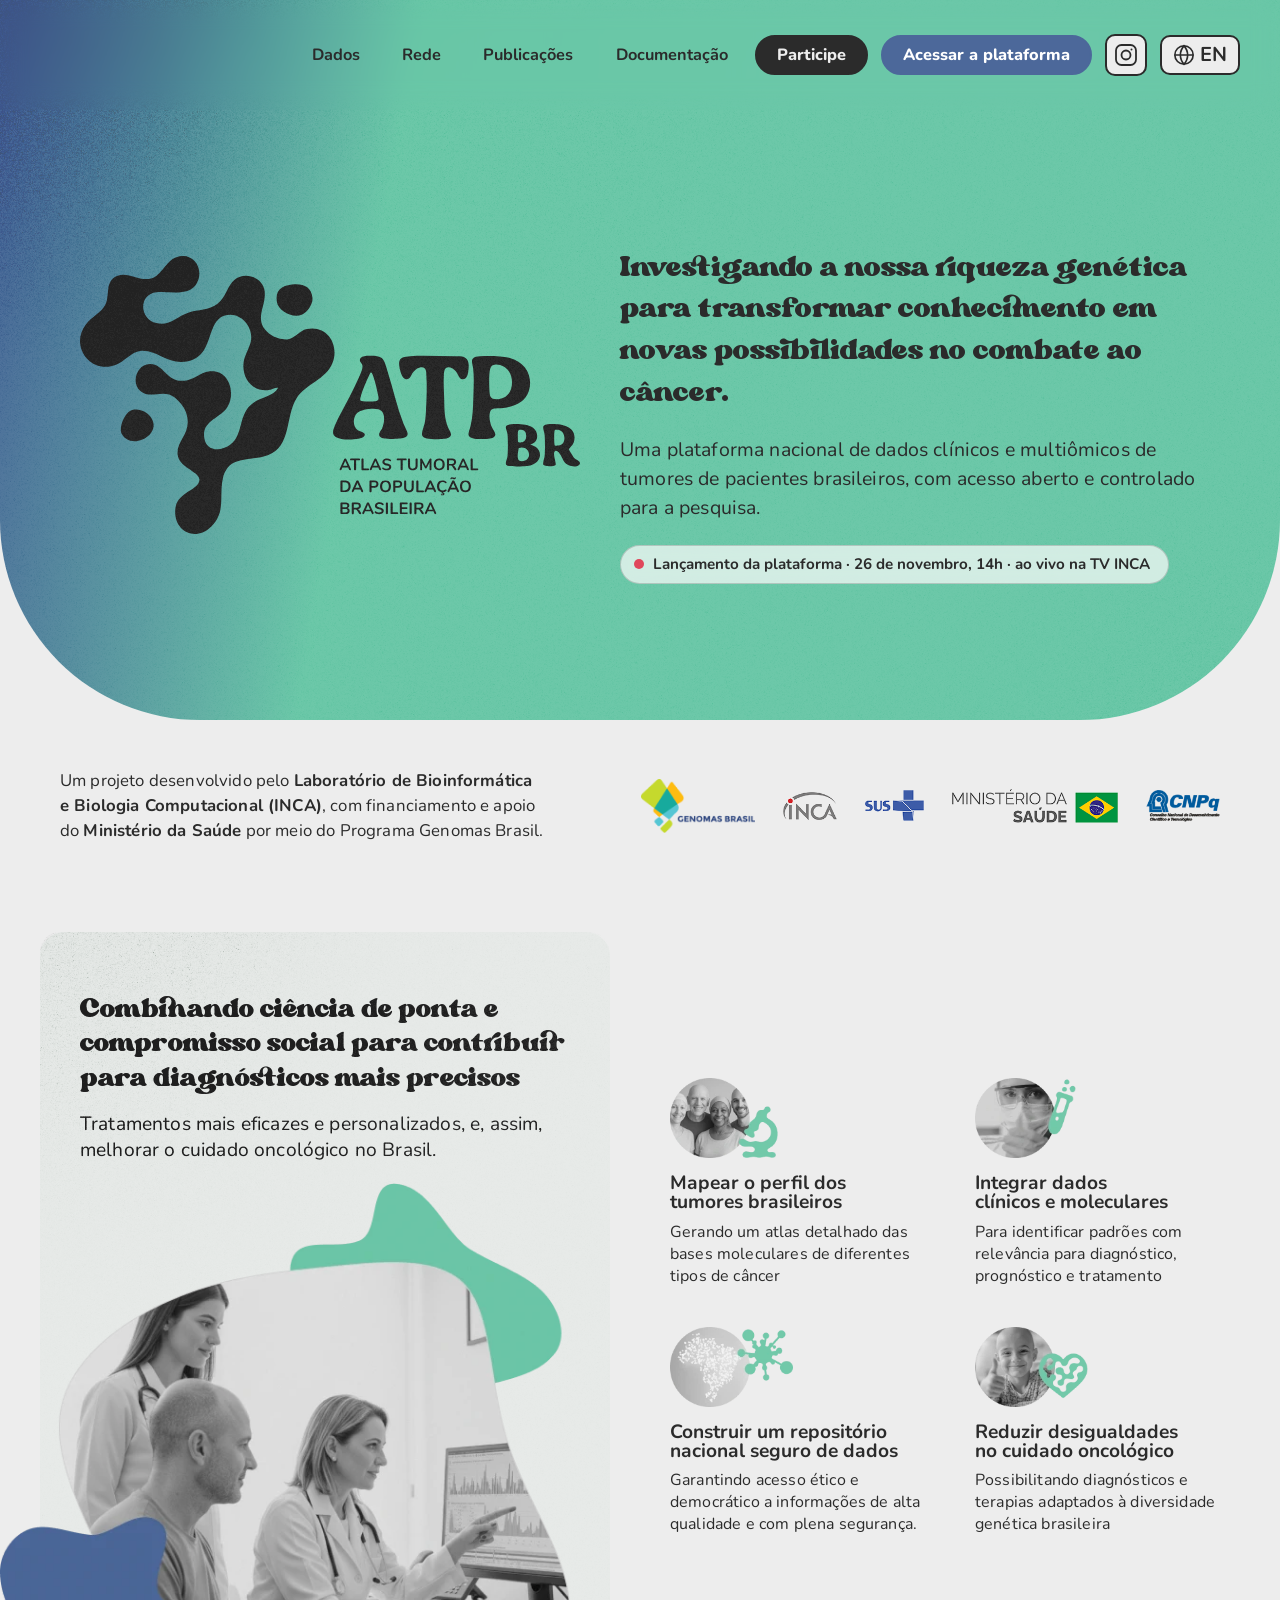
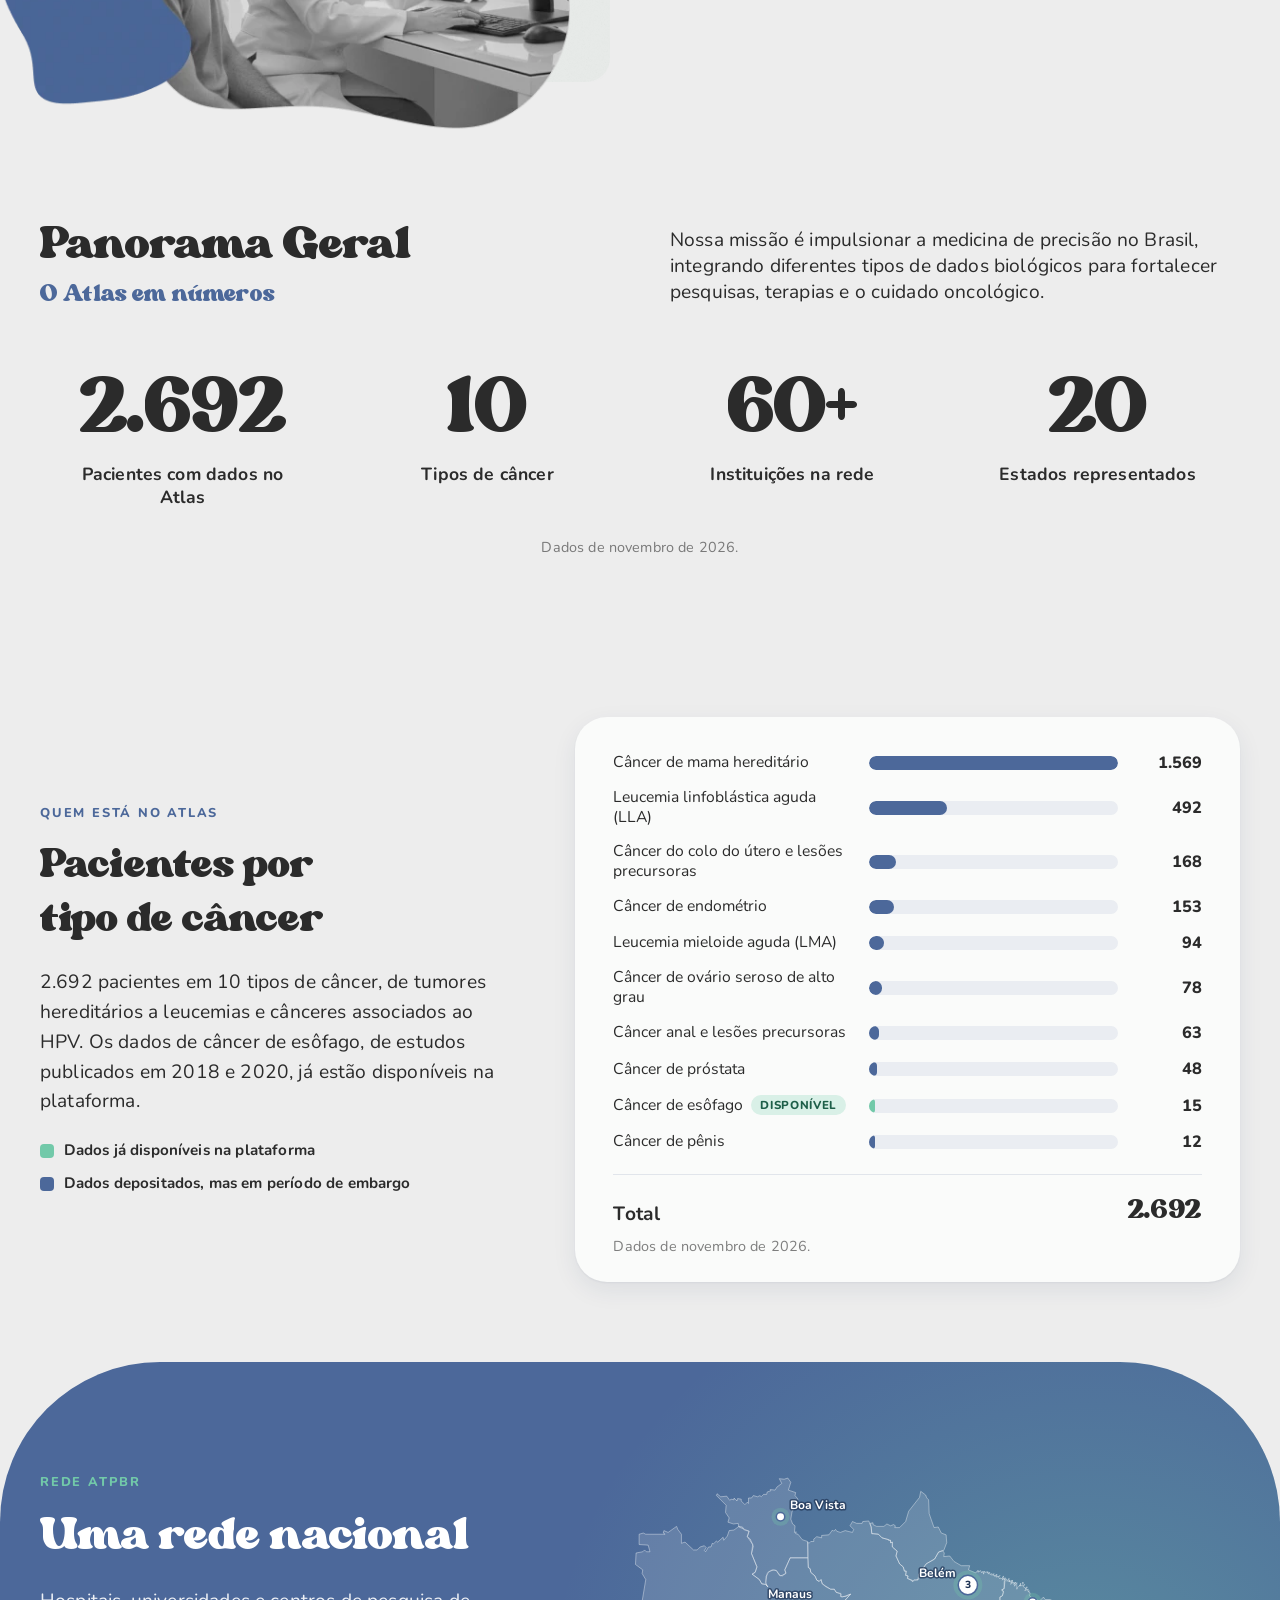
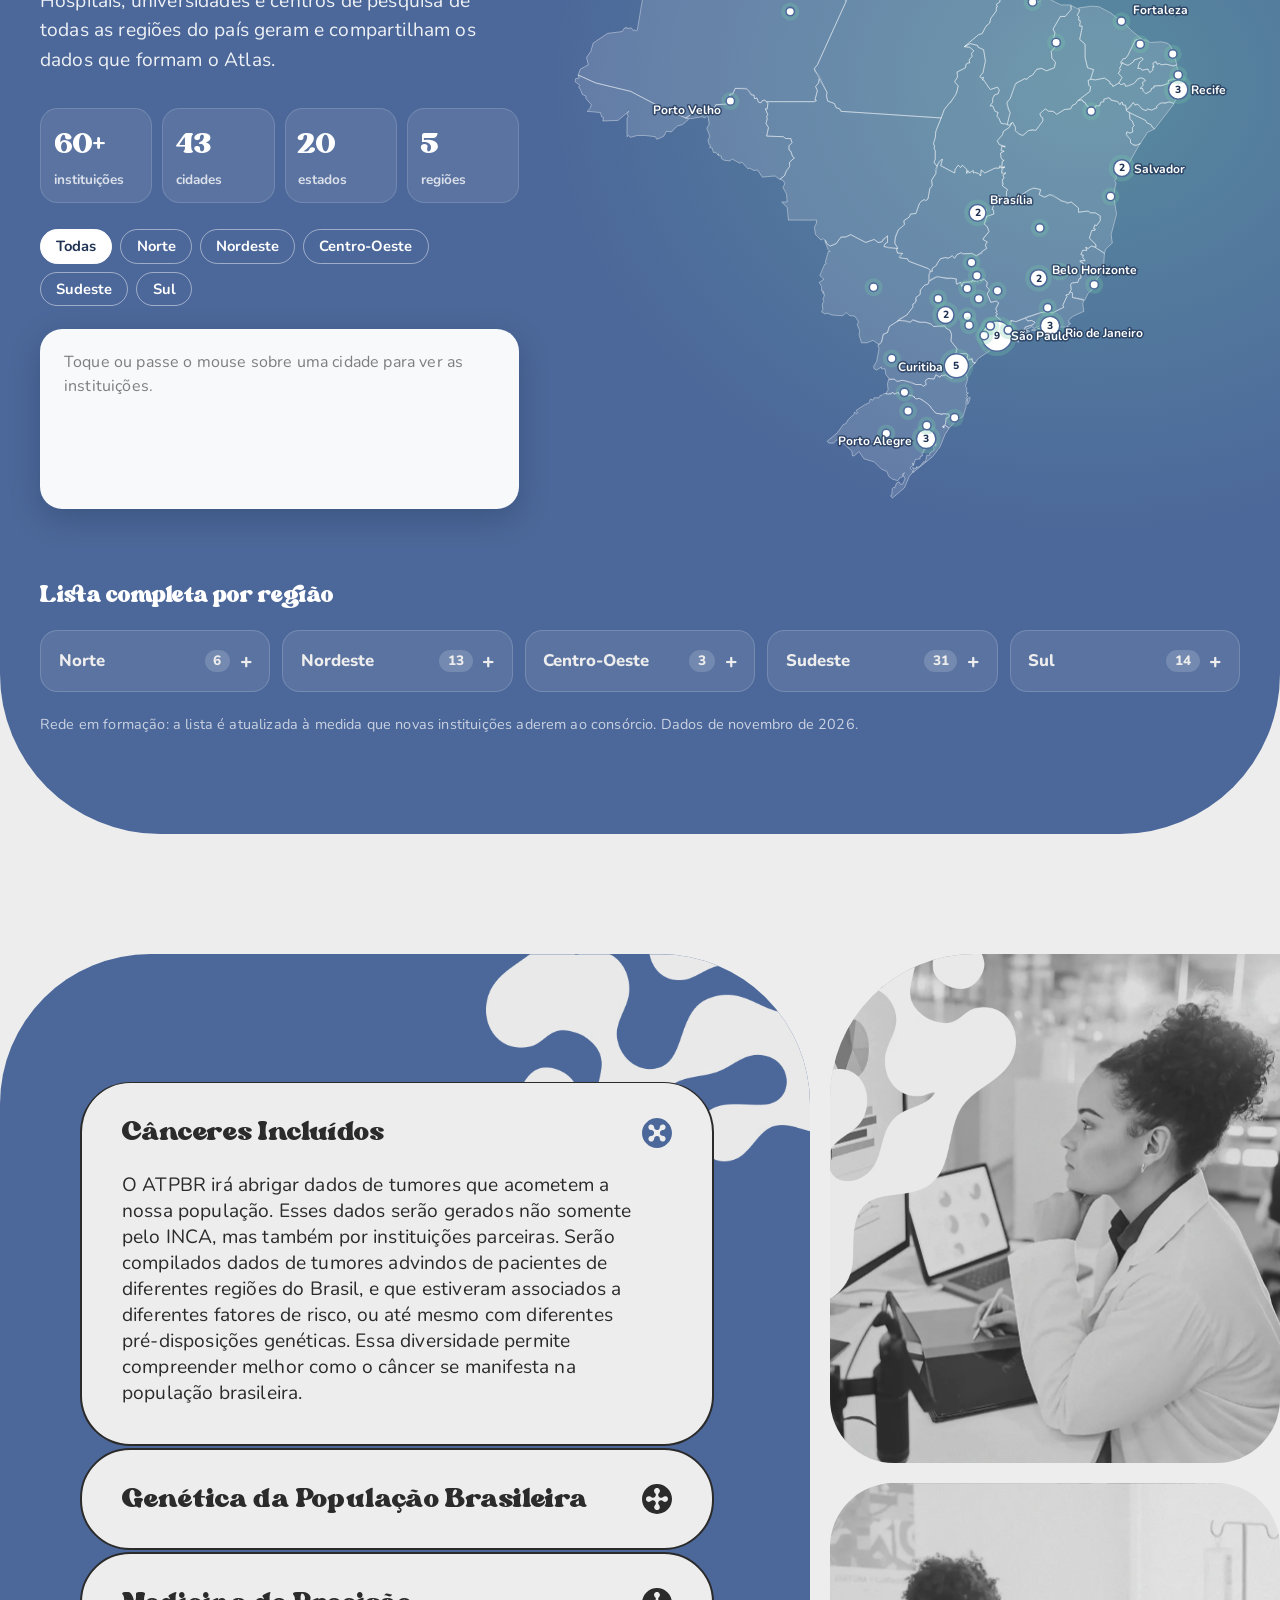
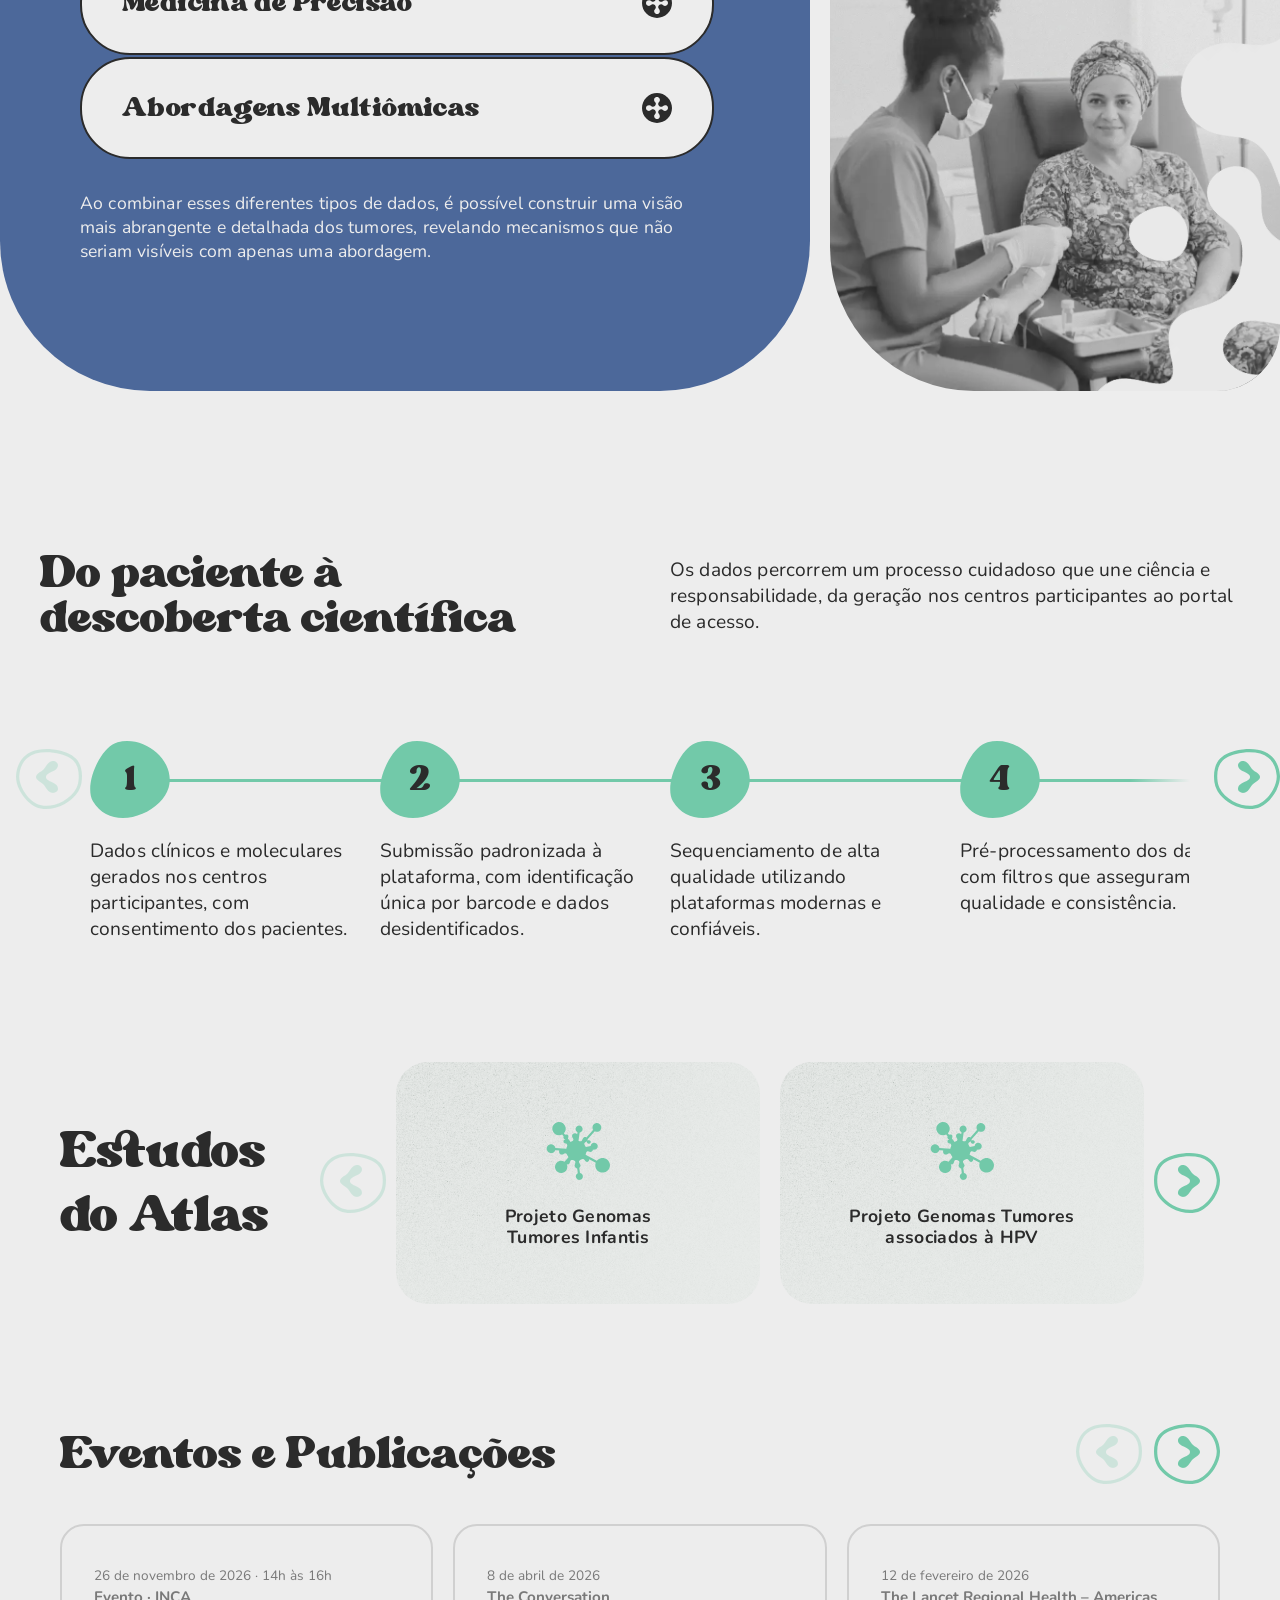
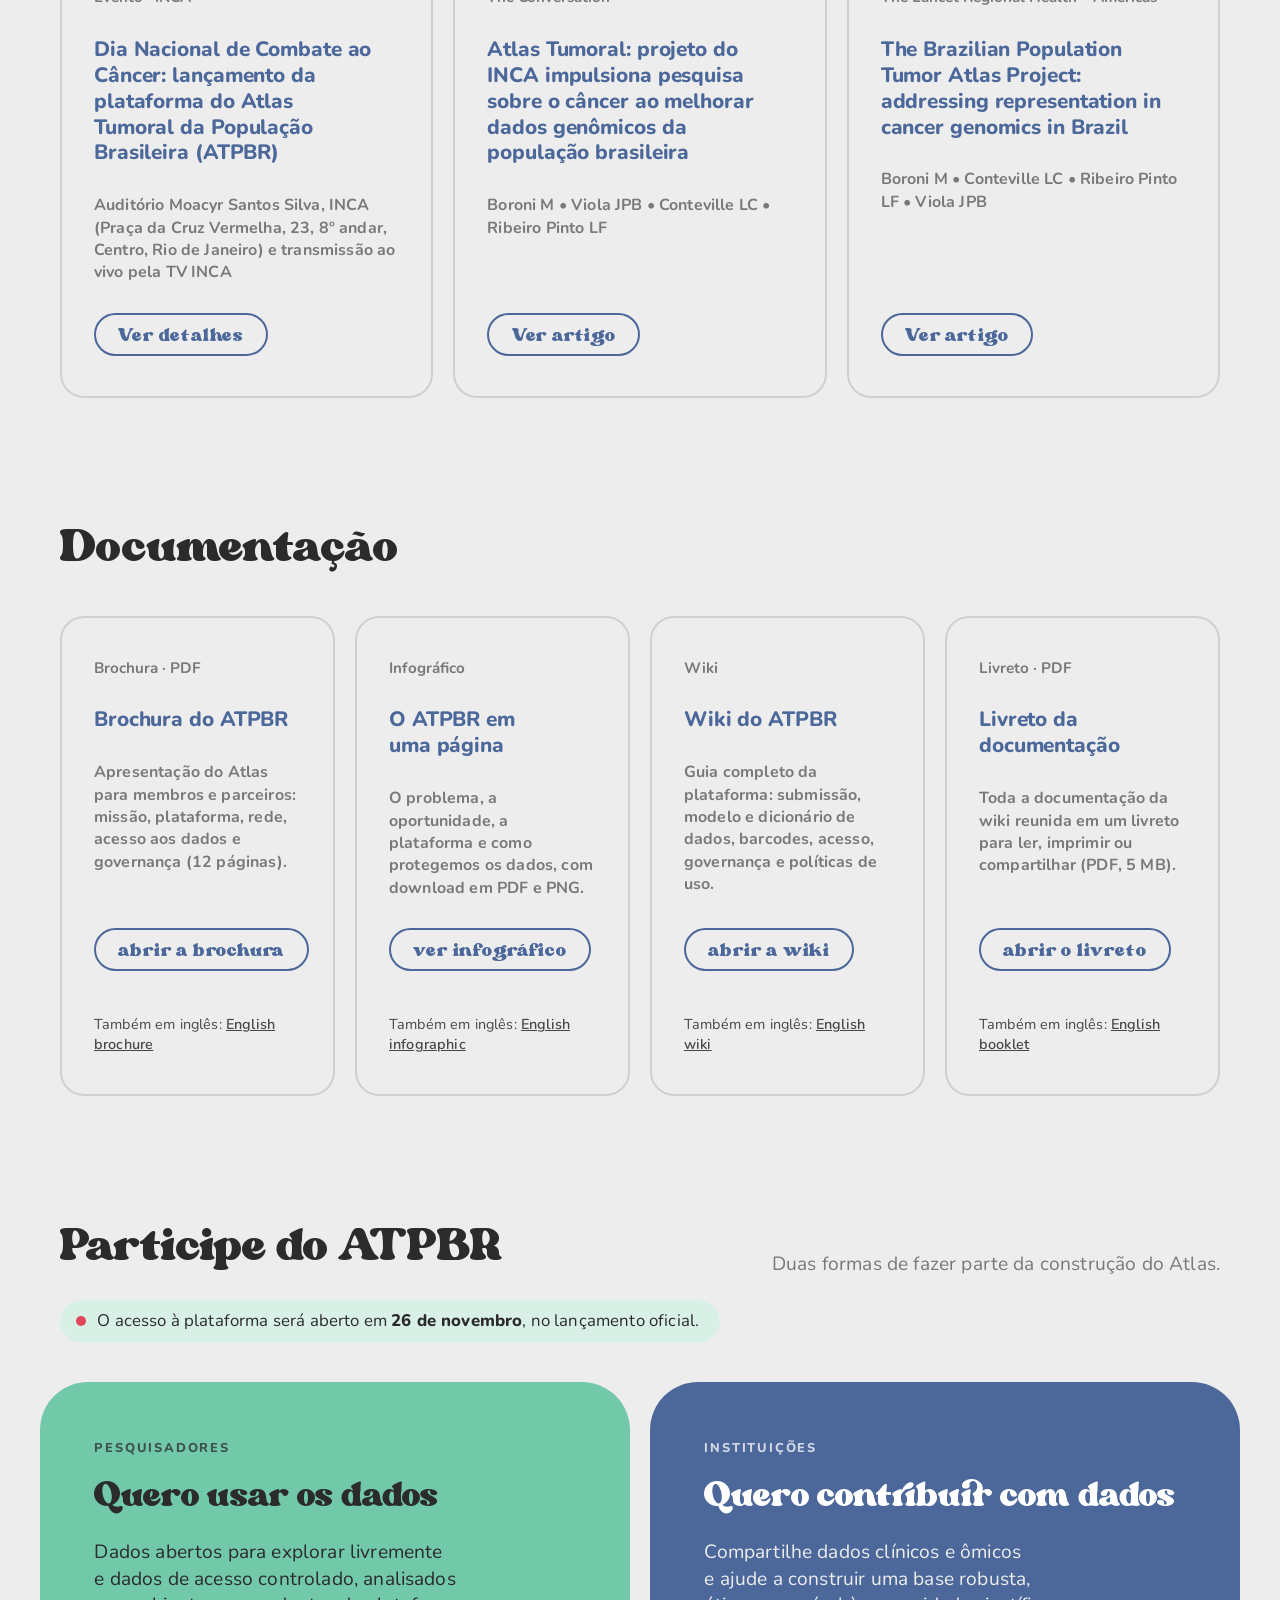
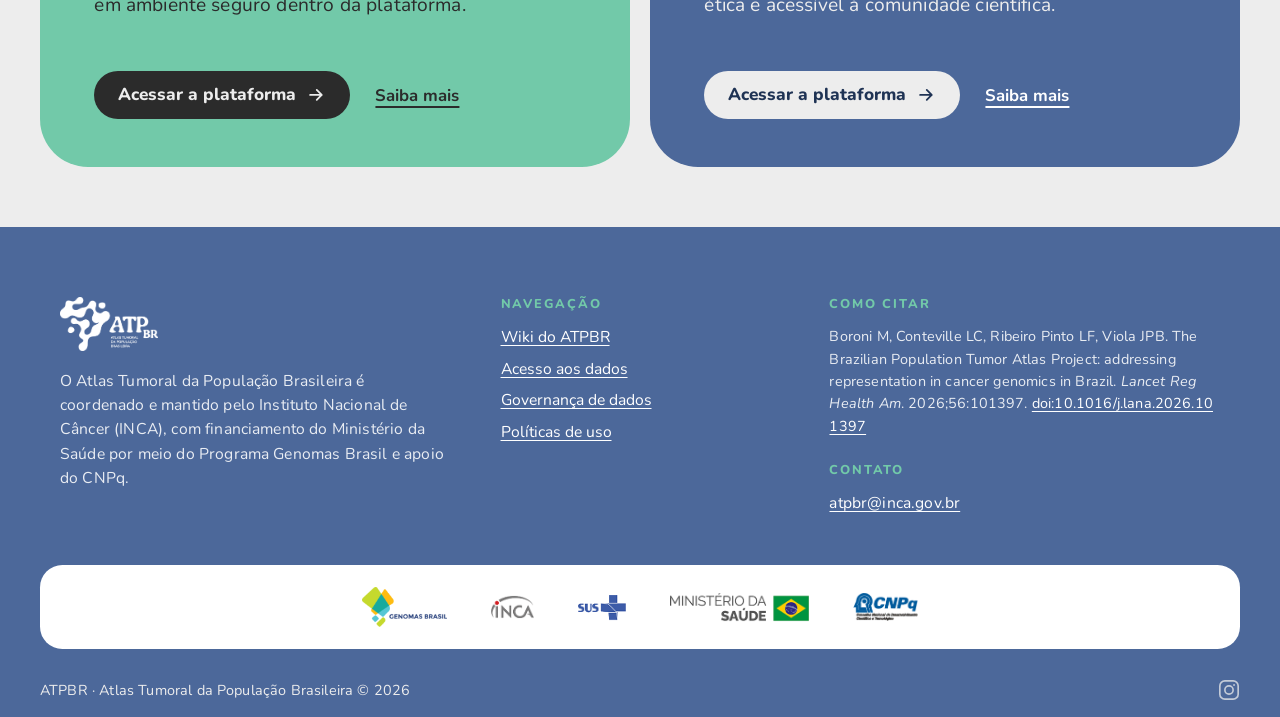
==== commit 3d3f65c7: "Cards do Participe: links "Saiba mais" "Saiba como acessar" e "Saiba como contribuir" passam a ser "" ====
--- a/index.html
+++ b/index.html
@@ -970,7 +970,7 @@
                 </div>
                 <div class="cta-acoes">
                     <a href="#" class="cta-plataforma" data-plataforma>Acessar a plataforma <svg viewBox="0 0 24 24" fill="none" stroke="currentColor" stroke-width="2.2" stroke-linecap="round" stroke-linejoin="round" aria-hidden="true"><path d="M5 12h14M13 6l6 6-6 6"/></svg></a>
-                    <a href="./wiki/acesso-aos-dados.html" class="cta-saiba">Saiba como acessar</a>
+                    <a href="./wiki/acesso-aos-dados.html" class="cta-saiba" aria-label="Saiba mais sobre como acessar os dados">Saiba mais</a>
                 </div>
             </div>
             <div class="cta-card azul">
@@ -981,7 +981,7 @@
                 </div>
                 <div class="cta-acoes">
                     <a href="#" class="cta-plataforma" data-plataforma>Acessar a plataforma <svg viewBox="0 0 24 24" fill="none" stroke="currentColor" stroke-width="2.2" stroke-linecap="round" stroke-linejoin="round" aria-hidden="true"><path d="M5 12h14M13 6l6 6-6 6"/></svg></a>
-                    <a href="./wiki/submissao-de-dados.html" class="cta-saiba">Saiba como contribuir</a>
+                    <a href="./wiki/submissao-de-dados.html" class="cta-saiba" aria-label="Saiba mais sobre como contribuir com dados">Saiba mais</a>
                 </div>
             </div>
         </div>
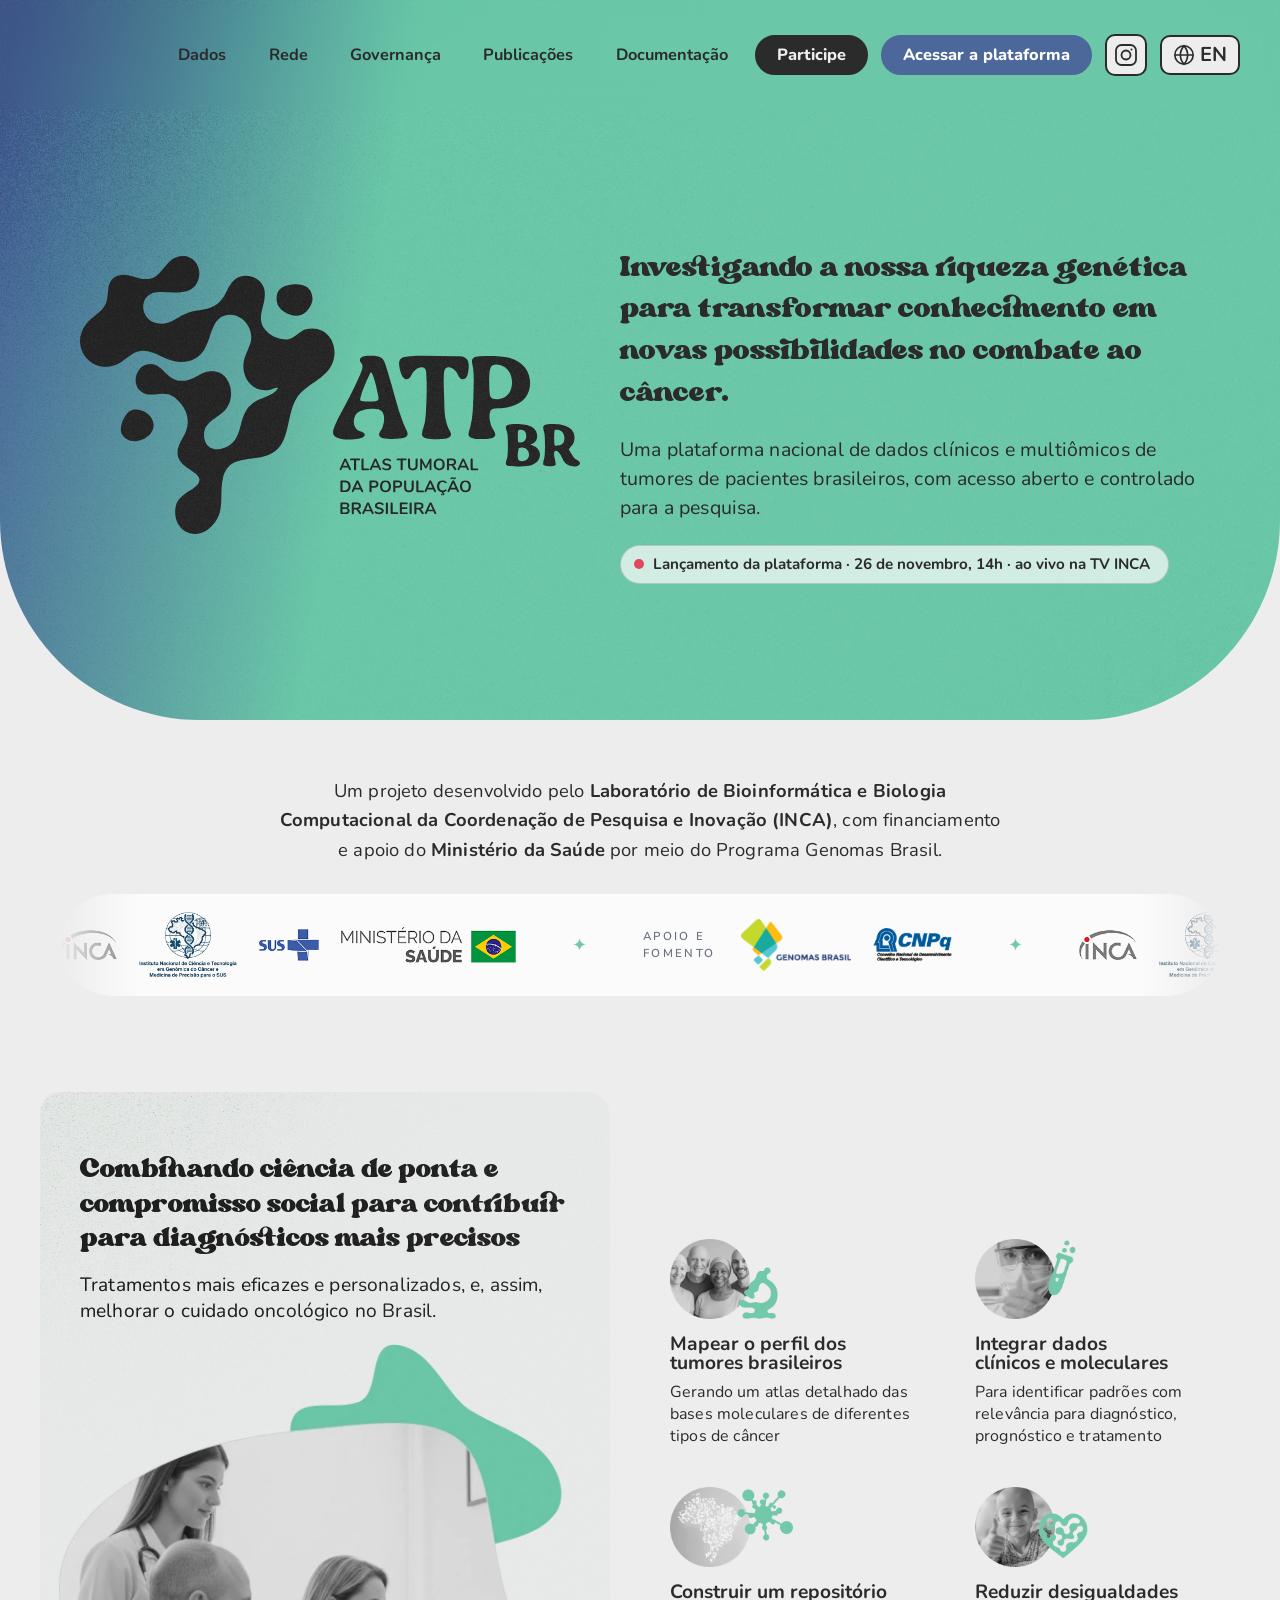
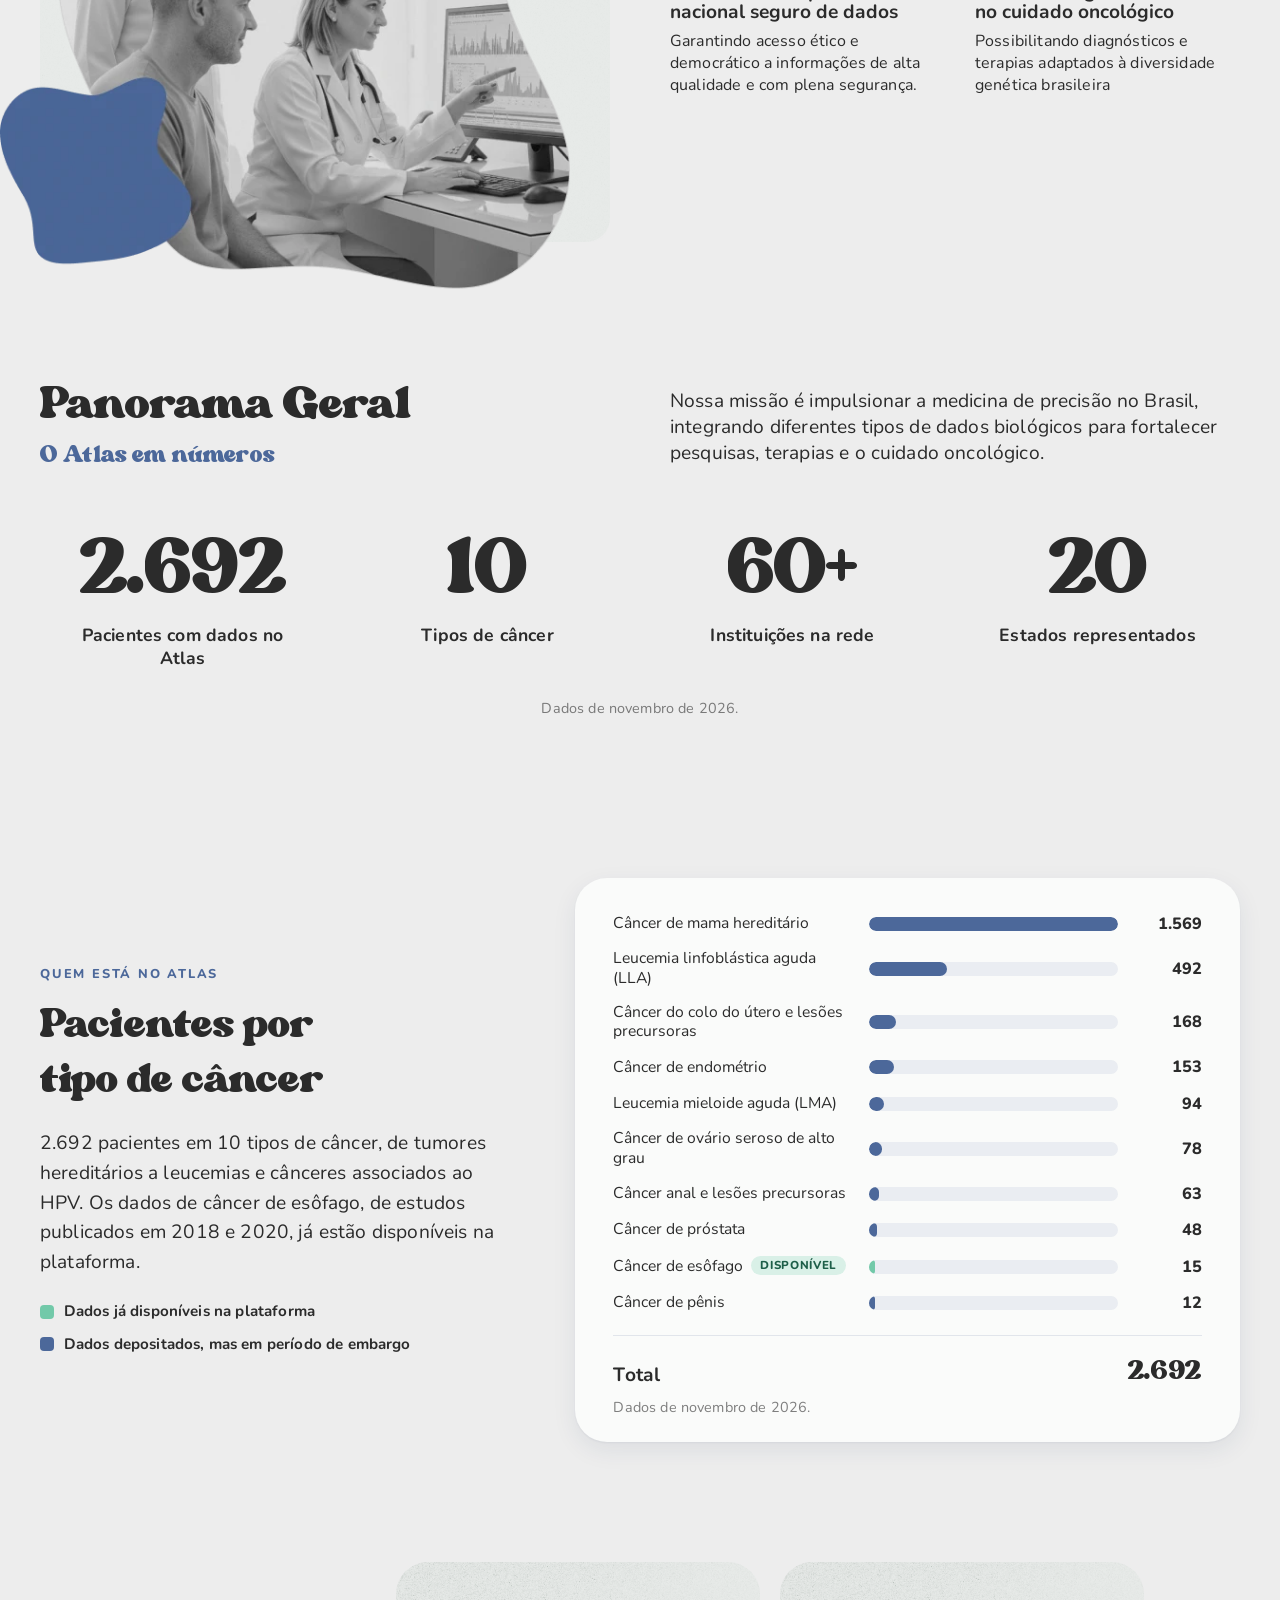
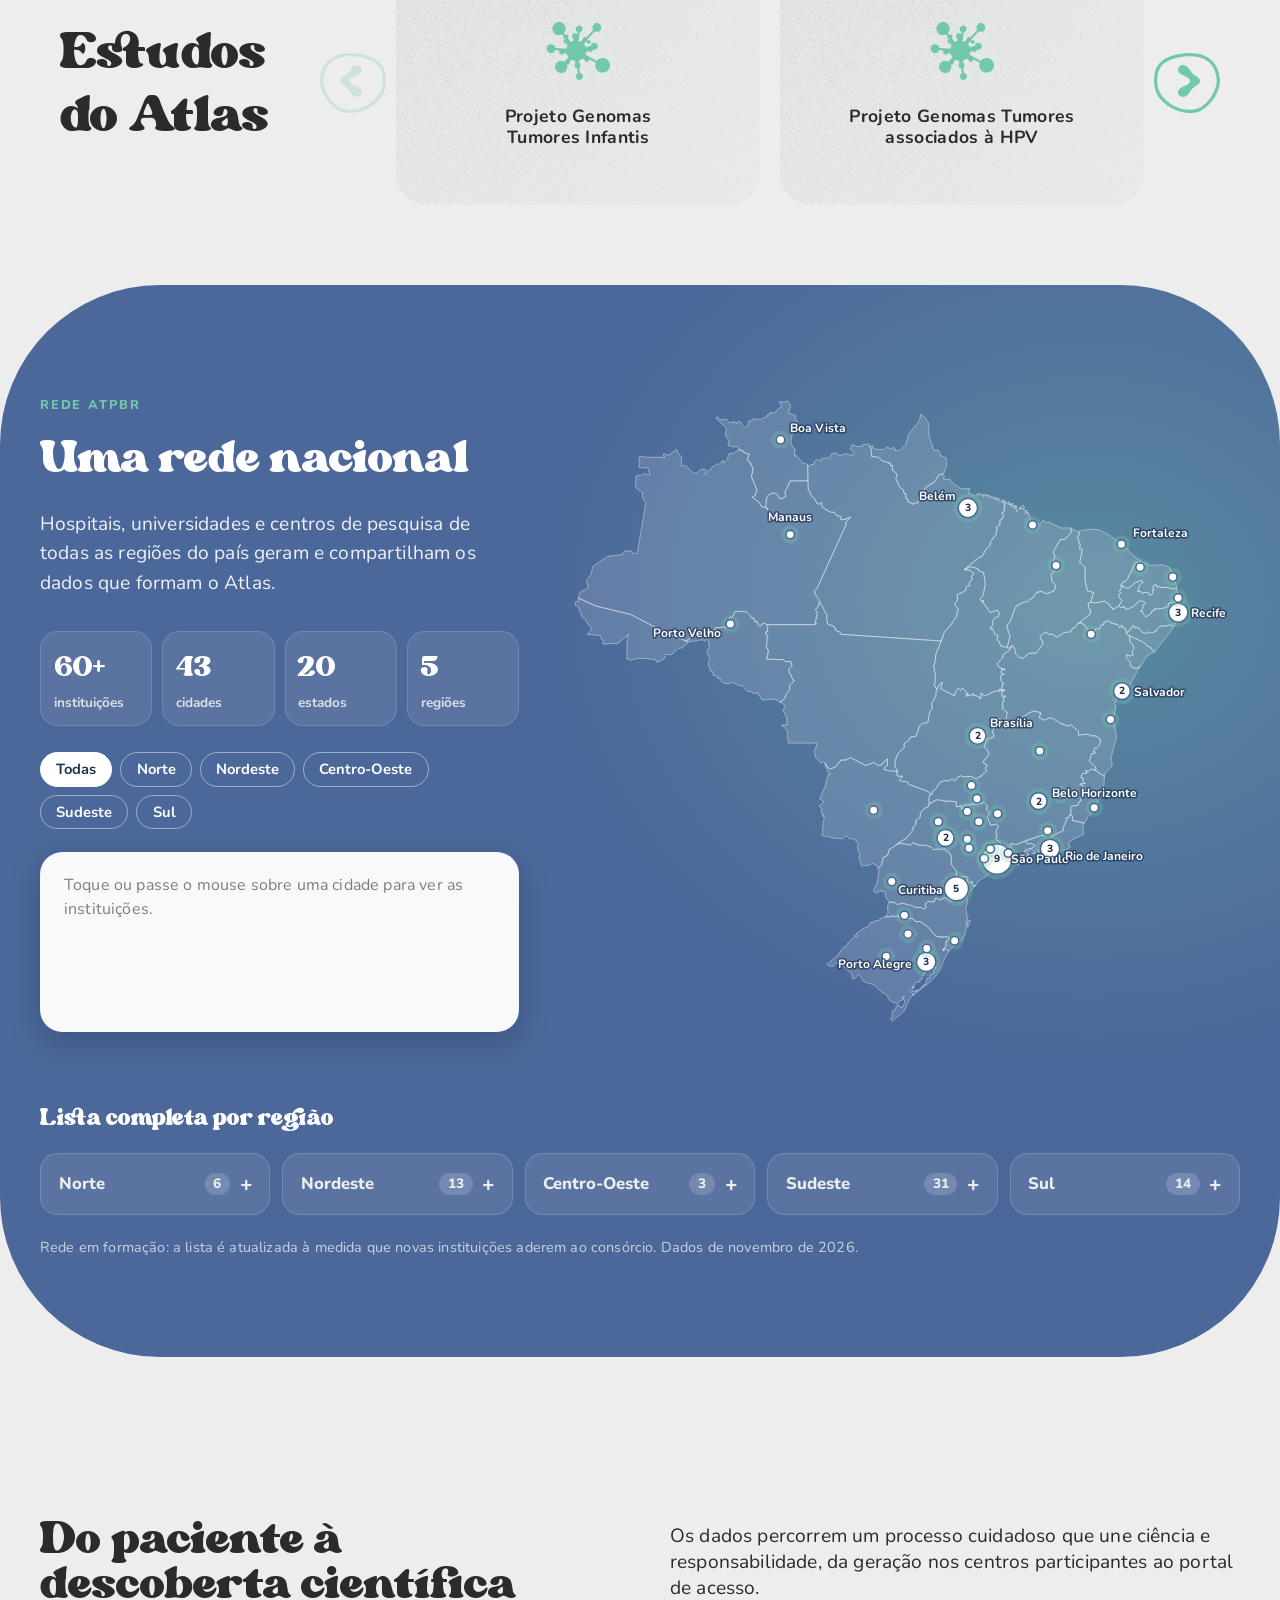
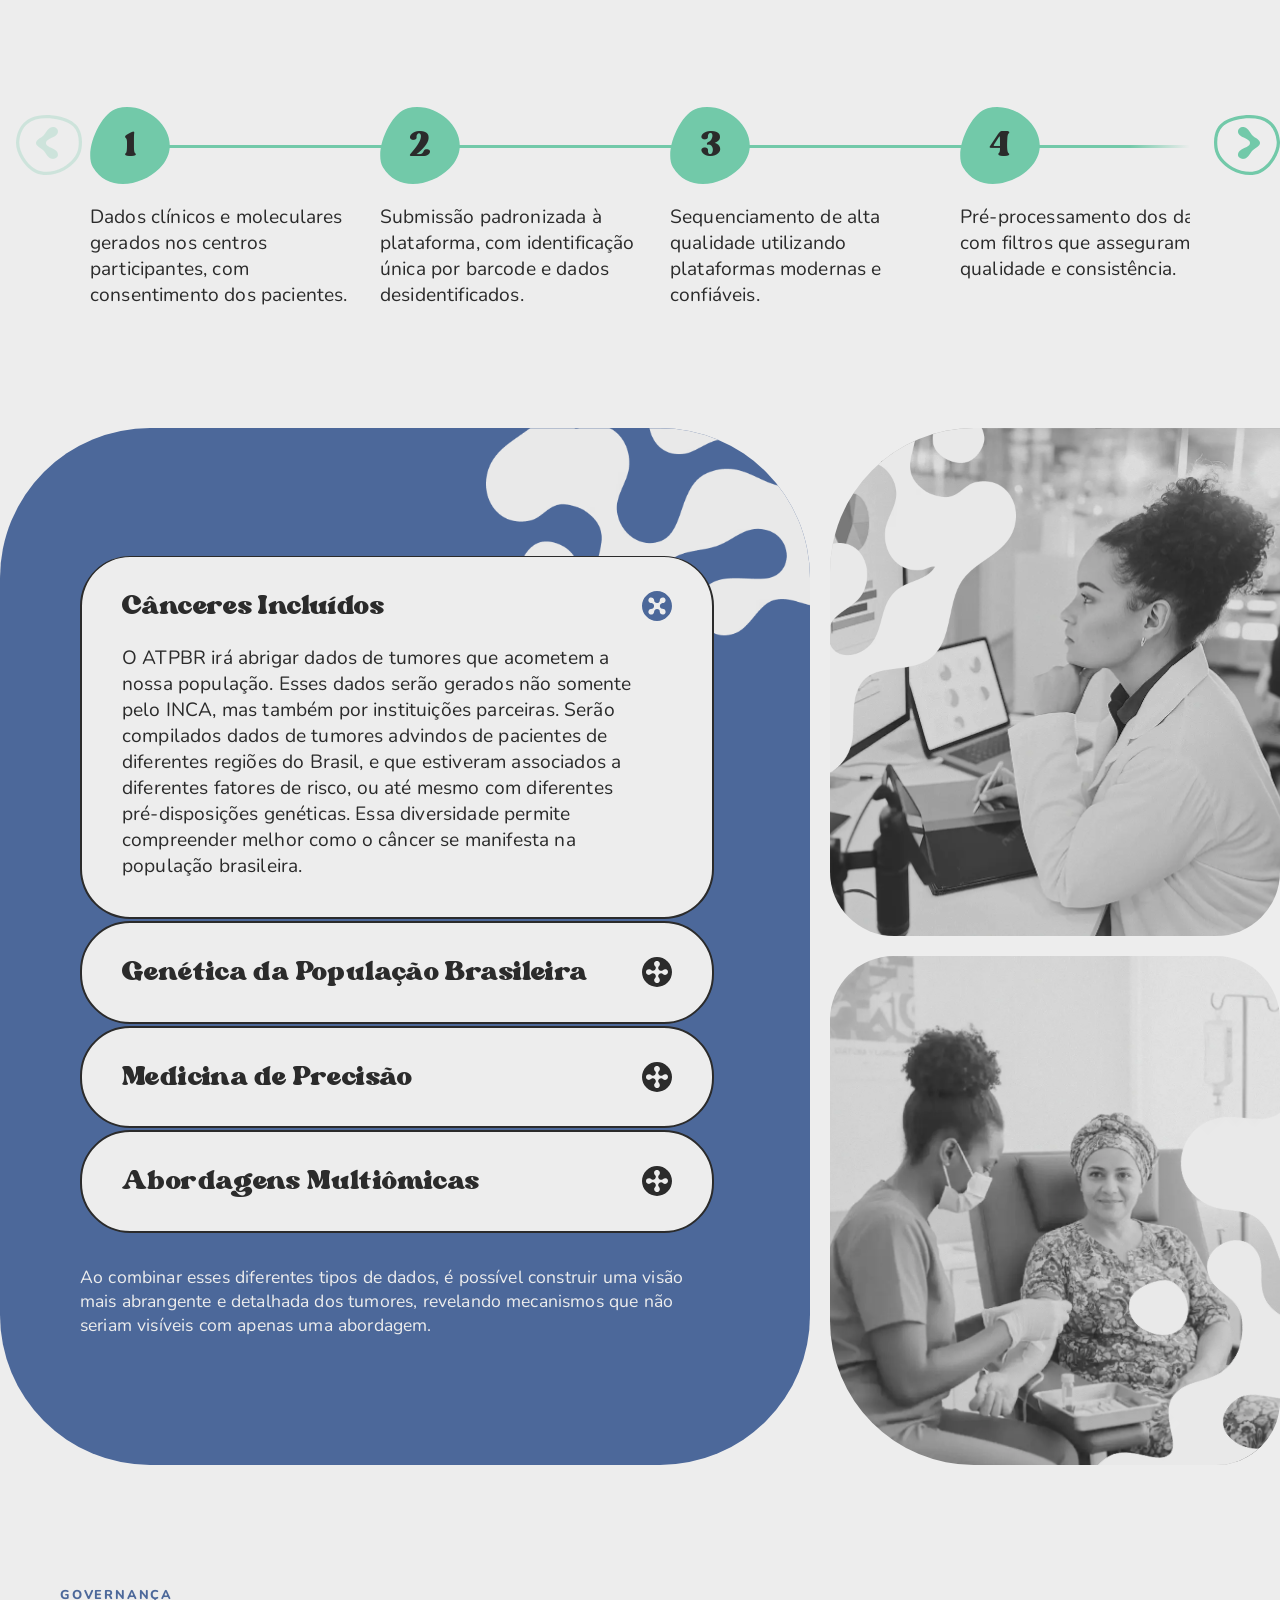
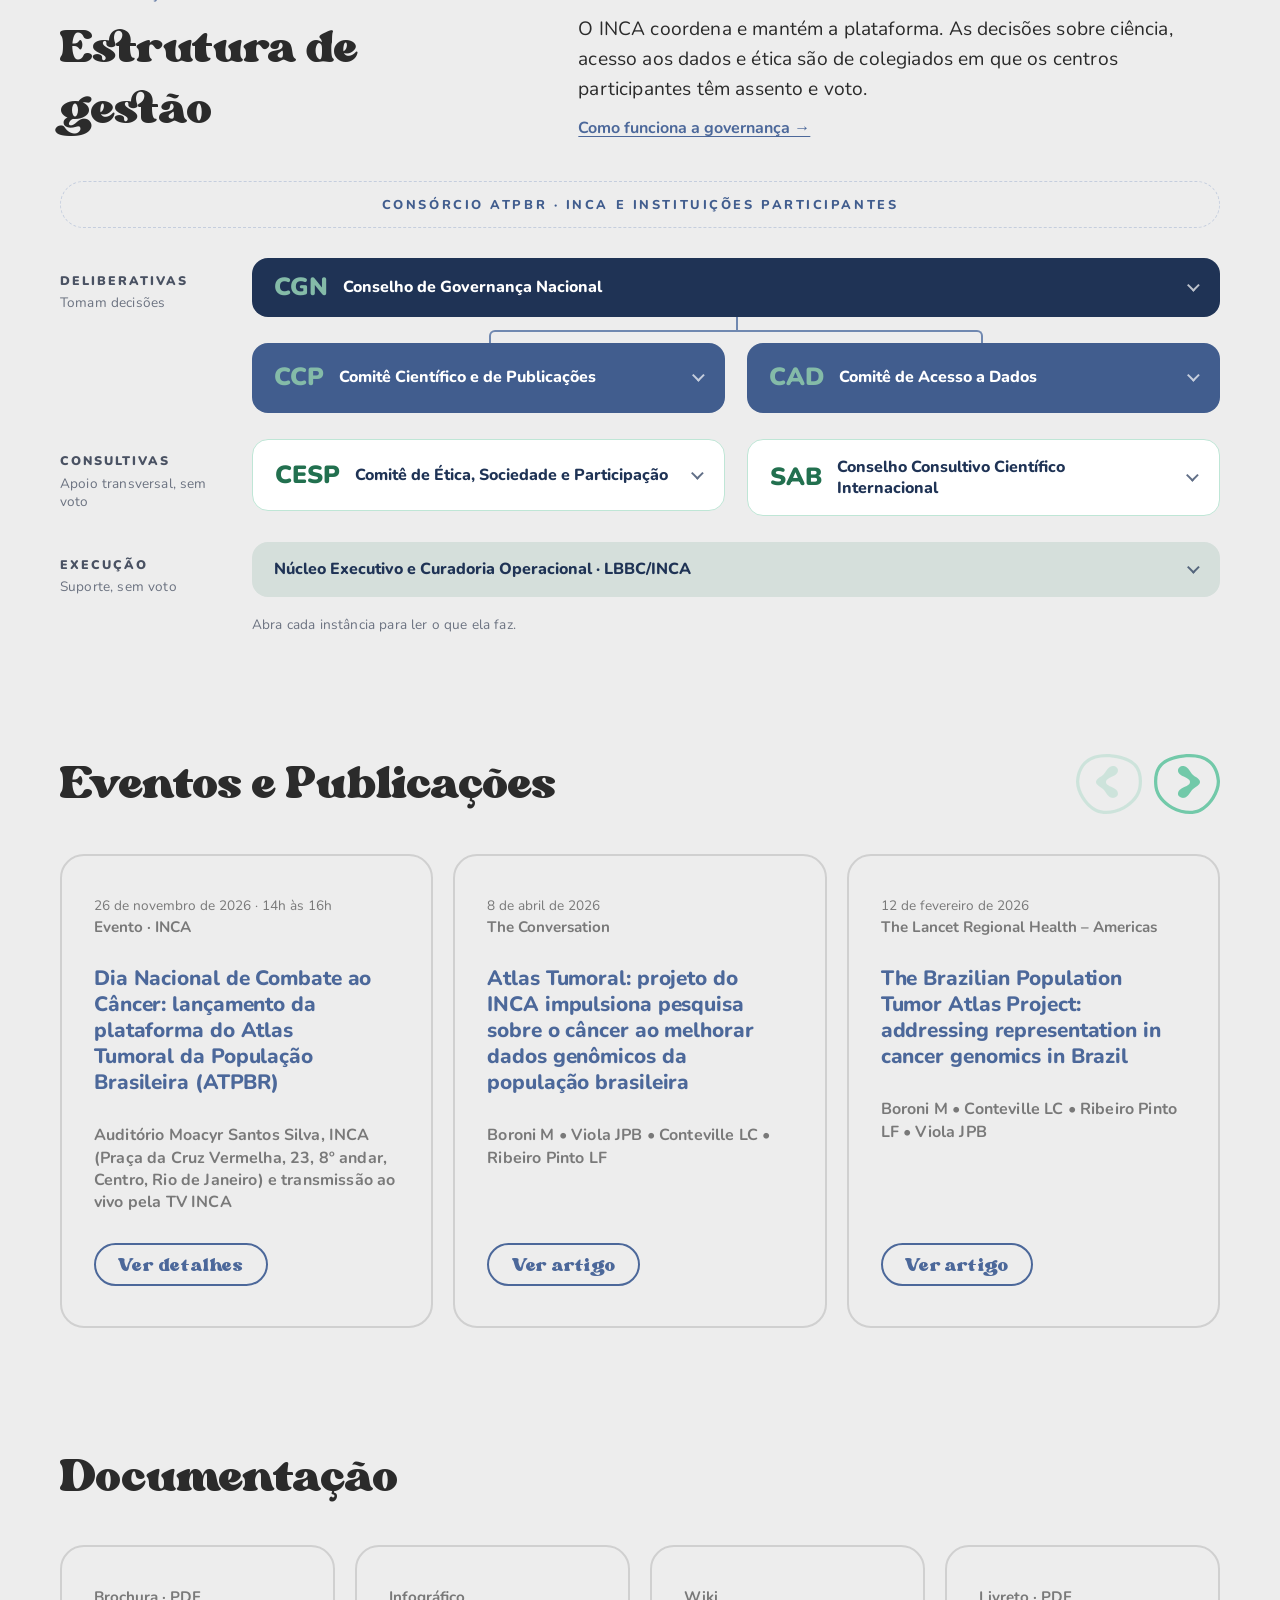
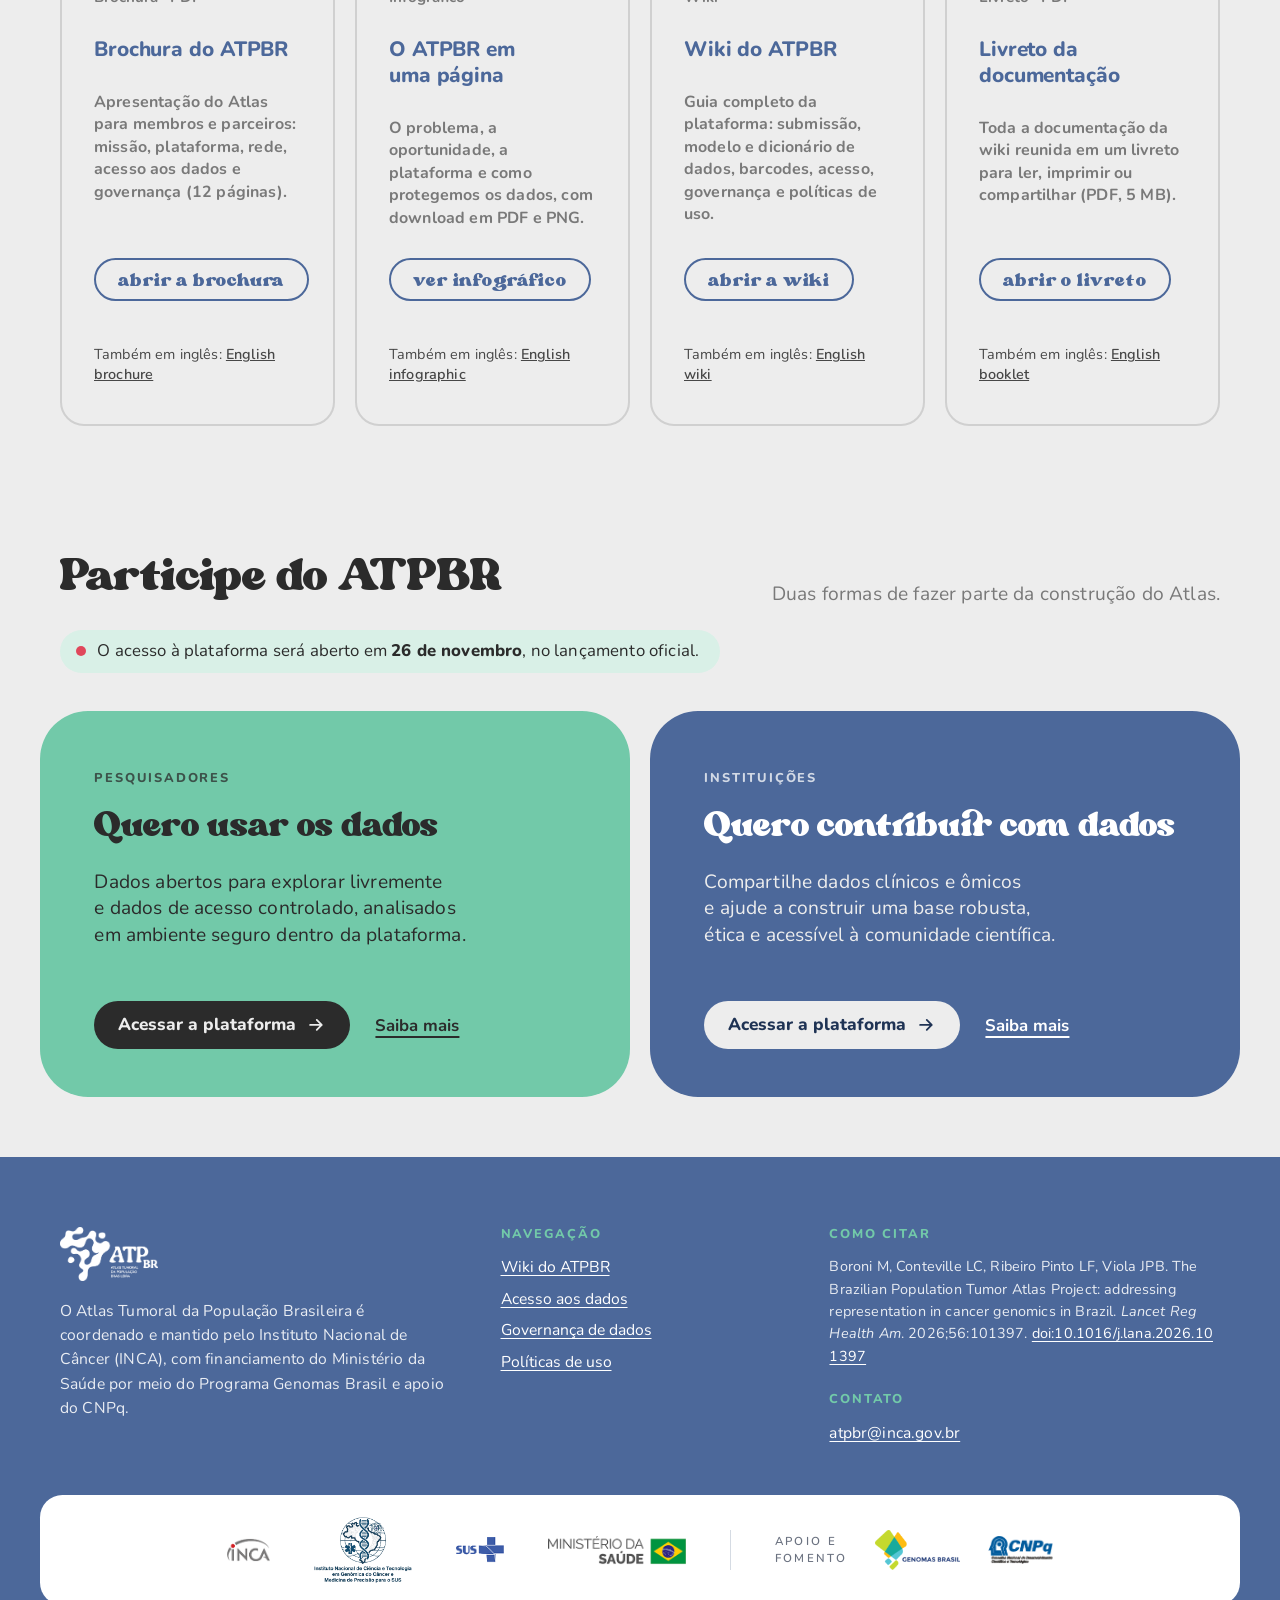
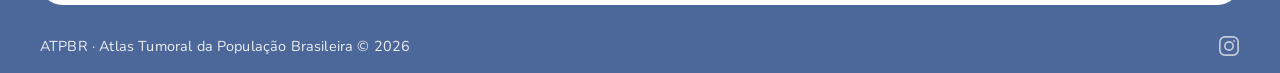
==== commit 5f103293: "Logos em nova ordem, organograma recolhível e margens menores no celular Traz para o repositório ori" ====
--- a/index.html
+++ b/index.html
@@ -47,6 +47,7 @@
             <!-- Navegação (some no mobile) -->
             <a href="#dados" class="header-cta header-link">Dados</a>
             <a href="#rede" class="header-cta header-link">Rede</a>
+            <a href="#governanca" class="header-cta header-link">Governança</a>
             <a href="#publicacoes" class="header-cta header-link">Publicações</a>
             <a href="#documentacao" class="header-cta header-link">Documentação</a>
             <a href="#participe" class="header-cta header-cta-destaque">Participe</a>
@@ -98,6 +99,7 @@
     <div class="header-popup" id="headerPopup" role="dialog" aria-modal="true" aria-label="Menu">
         <a href="#dados" class="popup-cta">Dados</a>
         <a href="#rede" class="popup-cta">Rede</a>
+        <a href="#governanca" class="popup-cta">Governança</a>
         <a href="#publicacoes" class="popup-cta">Publicações</a>
         <a href="#documentacao" class="popup-cta">Documentação</a>
         <a href="#participe" class="popup-cta popup-cta-destaque">Participe</a>
@@ -141,16 +143,26 @@
     <section class="patrocinadores">
 
         <p class="balance patrocinadores-texto">Um projeto desenvolvido pelo <strong>Laboratório de Bioinformática e Biologia Computacional
-                (INCA)</strong>, com financiamento e apoio do <strong>Ministério da Saúde</strong> por meio do Programa
+                da Coordenação de Pesquisa e Inovação (INCA)</strong>, com financiamento e apoio do <strong>Ministério da Saúde</strong> por meio do Programa
             Genomas Brasil.
         </p>
 
-        <div class="patrocinadores-logos">
-            <img loading="lazy" src="./assets/logo_genomasraros.webp" alt="logo do Programa Nacional de Genômica e Saúde de Precisão" class="logo-genomas">
-            <img loading="lazy" src="./assets/logo-inca-2026-defeso.png" alt="logo do INCA" class="logo-inca">
-            <img loading="lazy" src="./assets/logo-sus-2026-defeso.png" alt="logo do SUS" class="logo-sus">
-            <img loading="lazy" src="./assets/logo-ministerio-saude-2026-defeso.png" alt="logo do Ministério da Saúde" class="logo-ms">
-            <img loading="lazy" src="./assets/infografico/logo-cnpq.png" alt="logo do CNPq" class="logo-cnpq">
+        <!-- Esteira: o 2º e o 3º grupos são cópias do 1º (ocultas para leitores de tela) e fecham o laço da animação. -->
+        <div class="patrocinadores-esteira">
+            <div class="esteira-trilho">
+                <div class="esteira-grupo">
+                    <span class="esteira-item esteira-item-instituicoes"><a href="https://www.gov.br/inca/pt-br" target="_blank" rel="noopener" title="logo do INCA (abre em nova aba)"><img src="./assets/logo-inca-2026-defeso.png" alt="logo do INCA" class="logo-inca"></a><img src="./assets/logo-inct.webp" alt="logo do Instituto Nacional de Ciência e Tecnologia em Genômica do Câncer e Medicina de Precisão para o SUS" class="logo-inct"><a href="https://www.gov.br/saude/pt-br/sus" target="_blank" rel="noopener" title="logo do SUS (abre em nova aba)"><img src="./assets/logo-sus-2026-defeso.png" alt="logo do SUS" class="logo-sus"></a><a href="https://www.gov.br/saude/pt-br" target="_blank" rel="noopener" title="logo do Ministério da Saúde (abre em nova aba)"><img src="./assets/logo-ministerio-saude-2026-defeso.png" alt="logo do Ministério da Saúde" class="logo-ms"></a></span><span class="esteira-sep" aria-hidden="true">✦</span>
+                    <span class="esteira-item esteira-item-apoio" role="group" aria-label="Apoio e fomento"><span class="esteira-apoio" aria-hidden="true">Apoio e <br>fomento</span><a href="https://www.gov.br/saude/pt-br/composicao/sectics/decit/genomas-brasil" target="_blank" rel="noopener" title="logo do Programa Nacional de Genômica e Saúde de Precisão (abre em nova aba)"><img src="./assets/logo_genomasraros.webp" alt="logo do Programa Nacional de Genômica e Saúde de Precisão" class="logo-genomas"></a><a href="https://www.gov.br/cnpq/pt-br" target="_blank" rel="noopener" title="logo do CNPq (abre em nova aba)"><img src="./assets/infografico/logo-cnpq.png" alt="logo do CNPq" class="logo-cnpq"></a></span><span class="esteira-sep" aria-hidden="true">✦</span>
+                </div>
+                <div class="esteira-grupo" aria-hidden="true">
+                    <span class="esteira-item esteira-item-instituicoes"><a href="https://www.gov.br/inca/pt-br" target="_blank" rel="noopener" tabindex="-1"><img src="./assets/logo-inca-2026-defeso.png" alt="" class="logo-inca"></a><img src="./assets/logo-inct.webp" alt="" class="logo-inct"><a href="https://www.gov.br/saude/pt-br/sus" target="_blank" rel="noopener" tabindex="-1"><img src="./assets/logo-sus-2026-defeso.png" alt="" class="logo-sus"></a><a href="https://www.gov.br/saude/pt-br" target="_blank" rel="noopener" tabindex="-1"><img src="./assets/logo-ministerio-saude-2026-defeso.png" alt="" class="logo-ms"></a></span><span class="esteira-sep" aria-hidden="true">✦</span>
+                    <span class="esteira-item esteira-item-apoio"><span class="esteira-apoio" aria-hidden="true">Apoio e <br>fomento</span><a href="https://www.gov.br/saude/pt-br/composicao/sectics/decit/genomas-brasil" target="_blank" rel="noopener" tabindex="-1"><img src="./assets/logo_genomasraros.webp" alt="" class="logo-genomas"></a><a href="https://www.gov.br/cnpq/pt-br" target="_blank" rel="noopener" tabindex="-1"><img src="./assets/infografico/logo-cnpq.png" alt="" class="logo-cnpq"></a></span><span class="esteira-sep" aria-hidden="true">✦</span>
+                </div>
+                <div class="esteira-grupo" aria-hidden="true">
+                    <span class="esteira-item esteira-item-instituicoes"><a href="https://www.gov.br/inca/pt-br" target="_blank" rel="noopener" tabindex="-1"><img src="./assets/logo-inca-2026-defeso.png" alt="" class="logo-inca"></a><img src="./assets/logo-inct.webp" alt="" class="logo-inct"><a href="https://www.gov.br/saude/pt-br/sus" target="_blank" rel="noopener" tabindex="-1"><img src="./assets/logo-sus-2026-defeso.png" alt="" class="logo-sus"></a><a href="https://www.gov.br/saude/pt-br" target="_blank" rel="noopener" tabindex="-1"><img src="./assets/logo-ministerio-saude-2026-defeso.png" alt="" class="logo-ms"></a></span><span class="esteira-sep" aria-hidden="true">✦</span>
+                    <span class="esteira-item esteira-item-apoio"><span class="esteira-apoio" aria-hidden="true">Apoio e <br>fomento</span><a href="https://www.gov.br/saude/pt-br/composicao/sectics/decit/genomas-brasil" target="_blank" rel="noopener" tabindex="-1"><img src="./assets/logo_genomasraros.webp" alt="" class="logo-genomas"></a><a href="https://www.gov.br/cnpq/pt-br" target="_blank" rel="noopener" tabindex="-1"><img src="./assets/infografico/logo-cnpq.png" alt="" class="logo-cnpq"></a></span><span class="esteira-sep" aria-hidden="true">✦</span>
+                </div>
+            </div>
         </div>
 
     </section>
@@ -253,6 +265,7 @@
             <p class="panorama-nota">Dados de novembro de 2026.</p>
         </section>
     </div>
+
     <section class="tipos-section dobra" id="tipos" aria-labelledby="tipos-h2">
         <div class="tipos-inner">
             <div class="tipos-texto">
@@ -323,6 +336,156 @@
         </div>
     </section>
 
+    <section class="equipe-section dobra">
+        <div class="equipe-inner">
+
+            <!-- Coluna esquerda: título -->
+            <div class="equipe-title-col">
+                <h2>Estudos do Atlas</h2>
+            </div>
+
+            <!-- Coluna direita: slider -->
+            <div class="equipe-slider-col">
+
+                <!-- Seta esquerda -->
+                <button class="equipe-arrow left-btn" id="equipePrev" aria-label="Anterior" disabled>
+                    <svg width="66" height="60" viewBox="0 0 66 60" fill="none" xmlns="http://www.w3.org/2000/svg">
+                        <path
+                            d="M40.6837 13.4179C39.3482 12.2298 37.4564 11.7118 35.5792 12.1601C31.2894 13.1861 29.8966 18.1134 27.21 20.6865C26.1213 21.7287 24.8081 22.509 23.5919 23.374C22.5379 24.1235 21.4251 24.923 20.6524 25.9999C19.774 27.2239 19.7844 28.8138 20.6817 30.04C22.3696 32.3464 25.1948 33.3834 27.21 35.3134C29.8954 37.8866 31.2895 42.8149 35.5792 43.8398C37.4574 44.2891 39.3492 43.77 40.6837 42.582C42.8484 40.6541 42.1083 37.5737 40.1778 35.7284C37.7076 33.3675 33.7236 32.8857 31.2315 30.6064C31.1249 30.5096 31.0196 30.4072 30.9151 30.3007C29.6737 29.0408 29.6737 26.9581 30.9151 25.6982C31.0196 25.5917 31.1249 25.4893 31.2315 25.3925C33.7236 23.1132 37.7076 22.6324 40.1778 20.2704C42.1081 18.4242 42.8481 15.3457 40.6837 13.4179Z"
+                            fill="#72C9A9" />
+                        <path fill-rule="evenodd" clip-rule="evenodd"
+                            d="M37.1895 0.413016C31.7279 -0.216952 26.7182 -0.126862 22.295 0.68743C17.3026 1.60566 13.0499 3.44635 9.65533 6.15813C4.06425 10.624 0.838481 17.3712 0.0693893 26.2109C-0.409653 31.7129 1.6065 38.4657 5.59967 44.7392C9.47659 50.8305 14.6207 55.6344 19.711 57.9199C22.8177 59.3148 26.388 59.9999 30.167 59.9999C36.1622 59.9999 42.6856 58.2774 48.7383 54.9355C53.1943 52.4754 57.0755 49.2751 59.9639 45.6835C63.1575 41.7127 65.0598 37.4353 65.6192 32.9716C66.2611 27.849 66.0933 23.2865 65.1212 19.4111C64.163 15.5903 62.3928 12.2963 59.8575 9.622C55.2907 4.80364 47.7155 1.77306 37.6827 0.475516V0.469657C37.5634 0.454688 37.4474 0.442547 37.3292 0.428641C37.2824 0.422212 37.2362 0.41642 37.1895 0.411063V0.413016ZM30.3575 3.21477C32.556 3.21478 34.8657 3.36134 37.2794 3.65813C46.7711 4.82391 53.377 7.49291 57.4766 11.8173C61.9391 16.5254 63.544 23.3173 62.3838 32.5781C61.4451 40.0707 55.7487 47.38 47.1456 52.1308C41.572 55.2091 35.6064 56.7997 30.1827 56.7997C26.8684 56.7997 23.7569 56.2058 21.0596 54.995C16.6017 52.9935 11.8539 48.5202 8.35943 43.0302L8.35748 43.0292C4.73367 37.3365 2.89621 31.3058 3.31549 26.4853C4.00636 18.5489 6.82883 12.551 11.7051 8.65618C16.2088 5.0582 22.5787 3.21477 30.3575 3.21477Z"
+                            fill="#72C9A9" />
+                    </svg>
+                </button>
+
+                <!-- Viewport -->
+                <div class="slider-viewport">
+                    <div class="slider-track" id="equipeTrack">
+
+                        <!-- Card 1 -->
+                        <div class="equipe-card">
+                            <div class="equipe-card-icon">
+                                <svg width="83" height="79" viewBox="0 0 83 79" fill="none"
+                                    xmlns="http://www.w3.org/2000/svg">
+                                    <path
+                                        d="M8.43712 14.0048C9.68109 18.6608 14.4703 21.4306 19.1261 20.1867C19.7834 20.011 20.4187 19.7533 20.9846 19.4553L22.7702 21.7894C22.5363 22.3419 22.4627 22.9337 22.6123 23.5158C22.9124 24.6827 24.0721 25.5202 25.3107 25.785C25.2577 25.7844 25.206 25.7777 25.1538 25.7799C22.7959 25.8172 21.813 28.6179 23.4395 30.2579C24.9577 31.789 27.5718 30.58 27.5474 33.8054C27.5466 34.055 27.4342 34.5458 27.2722 35.1143C26.9427 35.8361 26.6832 36.5891 26.4935 37.3617C26.4009 37.586 26.3139 37.7765 26.2345 37.9297L12.1899 36.8258C12.1734 36.6542 12.1295 36.4898 12.0856 36.3255C11.2734 33.2854 8.11526 31.459 5.0753 32.2712C2.03535 33.0834 0.207013 36.245 1.02657 39.3125C1.84612 42.38 4.99691 44.179 8.03686 43.3668C9.95395 42.8546 11.3885 41.415 11.9793 39.6726L17.2662 40.0881C16.9686 40.7751 16.8643 41.56 17.0062 42.3437C17.3217 44.0845 18.7271 45.4901 20.5214 45.4626C22.5466 45.4321 24.837 42.2644 26.8476 44.5295C26.8637 44.5457 26.882 44.5702 26.8968 44.5926C27.3281 45.8008 27.931 46.9043 28.6621 47.8945C28.7811 48.1972 28.8658 48.4592 28.8913 48.6314C28.9146 48.7954 28.9232 48.9486 28.9222 49.0985L23.8932 54.6235C22.094 53.4903 19.8113 53.0732 17.5929 53.6659C13.348 54.8001 10.7918 59.1802 11.9333 63.4528C13.0748 67.7253 17.475 70.2469 21.72 69.1127C25.965 67.9786 28.5211 63.5984 27.3796 59.3259C27.2669 58.9041 27.1173 58.4981 26.9398 58.1083C27.6342 58.357 28.4375 58.3654 29.2423 58.0389C32.0452 56.8998 30.5301 53.129 33.0474 52.568C34.4157 52.264 37.6918 53.0935 38.0379 54.7294C38.5347 57.0938 36.1009 58.9119 37.6677 61.5801C38.3471 62.7396 39.372 63.3138 40.4301 63.4302L41.2689 69.6997C39.3447 70.6246 38.2666 72.8492 38.8373 74.9855C39.4886 77.423 41.9873 78.8681 44.4248 78.2169C46.8622 77.5657 48.3072 75.0669 47.656 72.6294C47.1876 70.8766 45.7445 69.6483 44.0753 69.3313L43.1857 62.6851C44.3507 61.8398 45.0592 60.3623 44.5445 58.5456C44.1035 56.9938 42.4309 55.9941 42.8438 54.223C43.211 52.643 46.4626 51.1845 47.9277 51.2097C49.9966 51.2438 50.2216 53.5135 51.6303 54.4371C53.9 55.9257 56.5433 53.9255 55.9506 51.3667L64.4967 56.0406C63.8311 57.8323 63.7115 59.8009 64.2384 61.7728C65.5921 66.8396 70.8325 69.8703 75.8991 68.5166C80.9657 67.1629 83.9962 61.9225 82.6425 56.8557C81.2887 51.7889 76.0484 48.7582 70.9818 50.1119C68.8456 50.6826 67.0914 51.9142 65.8596 53.5638L51.3661 45.6402C51.5908 44.559 52.196 42.5634 52.4977 42.0778C53.7743 40.0143 55.6784 41.9352 57.3404 41.9401C59.6014 41.9463 60.7383 40.4248 60.8664 38.8178C61.7557 39.17 62.763 39.2501 63.7517 38.9859C66.1891 38.3347 67.6341 35.8359 66.9829 33.3984C66.3316 30.9609 63.8329 29.5158 61.3954 30.167C59.4784 30.6792 58.1644 32.3507 58.0302 34.2645L51.6423 35.5927C51.0133 34.7102 49.8654 32.6431 49.7538 32.1594C49.1913 29.7246 51.7445 29.3857 53.0634 28.1501C52.9224 28.534 52.9003 29.0006 53.0516 29.5559C53.2964 30.45 54.2585 31.6131 55.2719 31.5184C56.4632 31.4085 58.276 30.0996 58.0743 28.7626C57.7816 26.8103 54.9942 26.3167 53.655 27.3553C53.9591 26.7694 54.0614 26.164 54.0027 25.5928L63.3119 15.2768C64.5394 15.9172 66.0076 16.1412 67.4591 15.7533C70.4991 14.9411 72.3254 11.783 71.5132 8.7429C70.7009 5.70283 67.5428 3.87638 64.5029 4.68859C61.4629 5.5008 59.6366 8.65897 60.4488 11.699C60.6171 12.329 60.8803 12.8748 61.2257 13.3988L52.4339 23.1363C51.5642 22.594 50.4362 22.4464 49.3213 22.9849C47.0349 24.0917 47.5544 27.3978 45.6189 28.0939C44.6208 28.4545 43.2018 27.9533 42.1264 27.4865L43.7031 16.9037C43.8401 16.8672 43.9843 16.858 44.1212 16.8214C46.5587 16.1701 48.0037 13.6714 47.3524 11.2338C46.7012 8.7963 44.2025 7.3512 41.765 8.00243C39.3276 8.65365 37.8826 11.1524 38.5338 13.59C38.8851 14.9046 39.7748 15.9286 40.8908 16.4814L40.4844 19.2103C38.6057 16.7252 33.4702 17.6013 33.7709 21.7581C33.9189 23.8166 36.302 24.829 35.2854 26.9433C34.8682 27.8089 33.1321 28.6689 31.9593 29.1554L28.4748 24.6139C29.1484 23.401 29.443 20.9015 28.3266 19.941C27.2786 19.0384 25.8868 19.1227 24.7263 19.7321L23.2191 17.7697C25.2066 15.6542 26.0852 12.5732 25.2803 9.56047C24.0364 4.90451 19.2472 2.13474 14.5914 3.37866C9.93558 4.62257 7.18605 9.37719 8.4227 14.0058L8.43712 14.0048ZM25.8868 25.8658L25.8952 25.8753C25.8759 25.8687 25.8572 25.8649 25.8386 25.861C25.8538 25.8629 25.8717 25.8639 25.8868 25.8658Z"
+                                        fill="#72C9A9" />
+                                </svg>
+                            </div>
+                            <h3>Projeto Genomas Tumores Infantis</h3>
+                        </div>
+
+                        <!-- Card 2 -->
+                        <div class="equipe-card">
+                            <div class="equipe-card-icon">
+                                <svg width="83" height="79" viewBox="0 0 83 79" fill="none"
+                                    xmlns="http://www.w3.org/2000/svg">
+                                    <path
+                                        d="M8.43712 14.0048C9.68109 18.6608 14.4703 21.4306 19.1261 20.1867C19.7834 20.011 20.4187 19.7533 20.9846 19.4553L22.7702 21.7894C22.5363 22.3419 22.4627 22.9337 22.6123 23.5158C22.9124 24.6827 24.0721 25.5202 25.3107 25.785C25.2577 25.7844 25.206 25.7777 25.1538 25.7799C22.7959 25.8172 21.813 28.6179 23.4395 30.2579C24.9577 31.789 27.5718 30.58 27.5474 33.8054C27.5466 34.055 27.4342 34.5458 27.2722 35.1143C26.9427 35.8361 26.6832 36.5891 26.4935 37.3617C26.4009 37.586 26.3139 37.7765 26.2345 37.9297L12.1899 36.8258C12.1734 36.6542 12.1295 36.4898 12.0856 36.3255C11.2734 33.2854 8.11526 31.459 5.0753 32.2712C2.03535 33.0834 0.207013 36.245 1.02657 39.3125C1.84612 42.38 4.99691 44.179 8.03686 43.3668C9.95395 42.8546 11.3885 41.415 11.9793 39.6726L17.2662 40.0881C16.9686 40.7751 16.8643 41.56 17.0062 42.3437C17.3217 44.0845 18.7271 45.4901 20.5214 45.4626C22.5466 45.4321 24.837 42.2644 26.8476 44.5295C26.8637 44.5457 26.882 44.5702 26.8968 44.5926C27.3281 45.8008 27.931 46.9043 28.6621 47.8945C28.7811 48.1972 28.8658 48.4592 28.8913 48.6314C28.9146 48.7954 28.9232 48.9486 28.9222 49.0985L23.8932 54.6235C22.094 53.4903 19.8113 53.0732 17.5929 53.6659C13.348 54.8001 10.7918 59.1802 11.9333 63.4528C13.0748 67.7253 17.475 70.2469 21.72 69.1127C25.965 67.9786 28.5211 63.5984 27.3796 59.3259C27.2669 58.9041 27.1173 58.4981 26.9398 58.1083C27.6342 58.357 28.4375 58.3654 29.2423 58.0389C32.0452 56.8998 30.5301 53.129 33.0474 52.568C34.4157 52.264 37.6918 53.0935 38.0379 54.7294C38.5347 57.0938 36.1009 58.9119 37.6677 61.5801C38.3471 62.7396 39.372 63.3138 40.4301 63.4302L41.2689 69.6997C39.3447 70.6246 38.2666 72.8492 38.8373 74.9855C39.4886 77.423 41.9873 78.8681 44.4248 78.2169C46.8622 77.5657 48.3072 75.0669 47.656 72.6294C47.1876 70.8766 45.7445 69.6483 44.0753 69.3313L43.1857 62.6851C44.3507 61.8398 45.0592 60.3623 44.5445 58.5456C44.1035 56.9938 42.4309 55.9941 42.8438 54.223C43.211 52.643 46.4626 51.1845 47.9277 51.2097C49.9966 51.2438 50.2216 53.5135 51.6303 54.4371C53.9 55.9257 56.5433 53.9255 55.9506 51.3667L64.4967 56.0406C63.8311 57.8323 63.7115 59.8009 64.2384 61.7728C65.5921 66.8396 70.8325 69.8703 75.8991 68.5166C80.9657 67.1629 83.9962 61.9225 82.6425 56.8557C81.2887 51.7889 76.0484 48.7582 70.9818 50.1119C68.8456 50.6826 67.0914 51.9142 65.8596 53.5638L51.3661 45.6402C51.5908 44.559 52.196 42.5634 52.4977 42.0778C53.7743 40.0143 55.6784 41.9352 57.3404 41.9401C59.6014 41.9463 60.7383 40.4248 60.8664 38.8178C61.7557 39.17 62.763 39.2501 63.7517 38.9859C66.1891 38.3347 67.6341 35.8359 66.9829 33.3984C66.3316 30.9609 63.8329 29.5158 61.3954 30.167C59.4784 30.6792 58.1644 32.3507 58.0302 34.2645L51.6423 35.5927C51.0133 34.7102 49.8654 32.6431 49.7538 32.1594C49.1913 29.7246 51.7445 29.3857 53.0634 28.1501C52.9224 28.534 52.9003 29.0006 53.0516 29.5559C53.2964 30.45 54.2585 31.6131 55.2719 31.5184C56.4632 31.4085 58.276 30.0996 58.0743 28.7626C57.7816 26.8103 54.9942 26.3167 53.655 27.3553C53.9591 26.7694 54.0614 26.164 54.0027 25.5928L63.3119 15.2768C64.5394 15.9172 66.0076 16.1412 67.4591 15.7533C70.4991 14.9411 72.3254 11.783 71.5132 8.7429C70.7009 5.70283 67.5428 3.87638 64.5029 4.68859C61.4629 5.5008 59.6366 8.65897 60.4488 11.699C60.6171 12.329 60.8803 12.8748 61.2257 13.3988L52.4339 23.1363C51.5642 22.594 50.4362 22.4464 49.3213 22.9849C47.0349 24.0917 47.5544 27.3978 45.6189 28.0939C44.6208 28.4545 43.2018 27.9533 42.1264 27.4865L43.7031 16.9037C43.8401 16.8672 43.9843 16.858 44.1212 16.8214C46.5587 16.1701 48.0037 13.6714 47.3524 11.2338C46.7012 8.7963 44.2025 7.3512 41.765 8.00243C39.3276 8.65365 37.8826 11.1524 38.5338 13.59C38.8851 14.9046 39.7748 15.9286 40.8908 16.4814L40.4844 19.2103C38.6057 16.7252 33.4702 17.6013 33.7709 21.7581C33.9189 23.8166 36.302 24.829 35.2854 26.9433C34.8682 27.8089 33.1321 28.6689 31.9593 29.1554L28.4748 24.6139C29.1484 23.401 29.443 20.9015 28.3266 19.941C27.2786 19.0384 25.8868 19.1227 24.7263 19.7321L23.2191 17.7697C25.2066 15.6542 26.0852 12.5732 25.2803 9.56047C24.0364 4.90451 19.2472 2.13474 14.5914 3.37866C9.93558 4.62257 7.18605 9.37719 8.4227 14.0058L8.43712 14.0048ZM25.8868 25.8658L25.8952 25.8753C25.8759 25.8687 25.8572 25.8649 25.8386 25.861C25.8538 25.8629 25.8717 25.8639 25.8868 25.8658Z"
+                                        fill="#72C9A9" />
+                                </svg>
+                            </div>
+                            <h3>Projeto Genomas Tumores associados à HPV</h3>
+                        </div>
+
+                        <!-- Card 3 -->
+                        <div class="equipe-card">
+                            <div class="equipe-card-icon">
+                                <svg width="83" height="79" viewBox="0 0 83 79" fill="none"
+                                    xmlns="http://www.w3.org/2000/svg">
+                                    <path
+                                        d="M8.43712 14.0048C9.68109 18.6608 14.4703 21.4306 19.1261 20.1867C19.7834 20.011 20.4187 19.7533 20.9846 19.4553L22.7702 21.7894C22.5363 22.3419 22.4627 22.9337 22.6123 23.5158C22.9124 24.6827 24.0721 25.5202 25.3107 25.785C25.2577 25.7844 25.206 25.7777 25.1538 25.7799C22.7959 25.8172 21.813 28.6179 23.4395 30.2579C24.9577 31.789 27.5718 30.58 27.5474 33.8054C27.5466 34.055 27.4342 34.5458 27.2722 35.1143C26.9427 35.8361 26.6832 36.5891 26.4935 37.3617C26.4009 37.586 26.3139 37.7765 26.2345 37.9297L12.1899 36.8258C12.1734 36.6542 12.1295 36.4898 12.0856 36.3255C11.2734 33.2854 8.11526 31.459 5.0753 32.2712C2.03535 33.0834 0.207013 36.245 1.02657 39.3125C1.84612 42.38 4.99691 44.179 8.03686 43.3668C9.95395 42.8546 11.3885 41.415 11.9793 39.6726L17.2662 40.0881C16.9686 40.7751 16.8643 41.56 17.0062 42.3437C17.3217 44.0845 18.7271 45.4901 20.5214 45.4626C22.5466 45.4321 24.837 42.2644 26.8476 44.5295C26.8637 44.5457 26.882 44.5702 26.8968 44.5926C27.3281 45.8008 27.931 46.9043 28.6621 47.8945C28.7811 48.1972 28.8658 48.4592 28.8913 48.6314C28.9146 48.7954 28.9232 48.9486 28.9222 49.0985L23.8932 54.6235C22.094 53.4903 19.8113 53.0732 17.5929 53.6659C13.348 54.8001 10.7918 59.1802 11.9333 63.4528C13.0748 67.7253 17.475 70.2469 21.72 69.1127C25.965 67.9786 28.5211 63.5984 27.3796 59.3259C27.2669 58.9041 27.1173 58.4981 26.9398 58.1083C27.6342 58.357 28.4375 58.3654 29.2423 58.0389C32.0452 56.8998 30.5301 53.129 33.0474 52.568C34.4157 52.264 37.6918 53.0935 38.0379 54.7294C38.5347 57.0938 36.1009 58.9119 37.6677 61.5801C38.3471 62.7396 39.372 63.3138 40.4301 63.4302L41.2689 69.6997C39.3447 70.6246 38.2666 72.8492 38.8373 74.9855C39.4886 77.423 41.9873 78.8681 44.4248 78.2169C46.8622 77.5657 48.3072 75.0669 47.656 72.6294C47.1876 70.8766 45.7445 69.6483 44.0753 69.3313L43.1857 62.6851C44.3507 61.8398 45.0592 60.3623 44.5445 58.5456C44.1035 56.9938 42.4309 55.9941 42.8438 54.223C43.211 52.643 46.4626 51.1845 47.9277 51.2097C49.9966 51.2438 50.2216 53.5135 51.6303 54.4371C53.9 55.9257 56.5433 53.9255 55.9506 51.3667L64.4967 56.0406C63.8311 57.8323 63.7115 59.8009 64.2384 61.7728C65.5921 66.8396 70.8325 69.8703 75.8991 68.5166C80.9657 67.1629 83.9962 61.9225 82.6425 56.8557C81.2887 51.7889 76.0484 48.7582 70.9818 50.1119C68.8456 50.6826 67.0914 51.9142 65.8596 53.5638L51.3661 45.6402C51.5908 44.559 52.196 42.5634 52.4977 42.0778C53.7743 40.0143 55.6784 41.9352 57.3404 41.9401C59.6014 41.9463 60.7383 40.4248 60.8664 38.8178C61.7557 39.17 62.763 39.2501 63.7517 38.9859C66.1891 38.3347 67.6341 35.8359 66.9829 33.3984C66.3316 30.9609 63.8329 29.5158 61.3954 30.167C59.4784 30.6792 58.1644 32.3507 58.0302 34.2645L51.6423 35.5927C51.0133 34.7102 49.8654 32.6431 49.7538 32.1594C49.1913 29.7246 51.7445 29.3857 53.0634 28.1501C52.9224 28.534 52.9003 29.0006 53.0516 29.5559C53.2964 30.45 54.2585 31.6131 55.2719 31.5184C56.4632 31.4085 58.276 30.0996 58.0743 28.7626C57.7816 26.8103 54.9942 26.3167 53.655 27.3553C53.9591 26.7694 54.0614 26.164 54.0027 25.5928L63.3119 15.2768C64.5394 15.9172 66.0076 16.1412 67.4591 15.7533C70.4991 14.9411 72.3254 11.783 71.5132 8.7429C70.7009 5.70283 67.5428 3.87638 64.5029 4.68859C61.4629 5.5008 59.6366 8.65897 60.4488 11.699C60.6171 12.329 60.8803 12.8748 61.2257 13.3988L52.4339 23.1363C51.5642 22.594 50.4362 22.4464 49.3213 22.9849C47.0349 24.0917 47.5544 27.3978 45.6189 28.0939C44.6208 28.4545 43.2018 27.9533 42.1264 27.4865L43.7031 16.9037C43.8401 16.8672 43.9843 16.858 44.1212 16.8214C46.5587 16.1701 48.0037 13.6714 47.3524 11.2338C46.7012 8.7963 44.2025 7.3512 41.765 8.00243C39.3276 8.65365 37.8826 11.1524 38.5338 13.59C38.8851 14.9046 39.7748 15.9286 40.8908 16.4814L40.4844 19.2103C38.6057 16.7252 33.4702 17.6013 33.7709 21.7581C33.9189 23.8166 36.302 24.829 35.2854 26.9433C34.8682 27.8089 33.1321 28.6689 31.9593 29.1554L28.4748 24.6139C29.1484 23.401 29.443 20.9015 28.3266 19.941C27.2786 19.0384 25.8868 19.1227 24.7263 19.7321L23.2191 17.7697C25.2066 15.6542 26.0852 12.5732 25.2803 9.56047C24.0364 4.90451 19.2472 2.13474 14.5914 3.37866C9.93558 4.62257 7.18605 9.37719 8.4227 14.0058L8.43712 14.0048ZM25.8868 25.8658L25.8952 25.8753C25.8759 25.8687 25.8572 25.8649 25.8386 25.861C25.8538 25.8629 25.8717 25.8639 25.8868 25.8658Z"
+                                        fill="#72C9A9" />
+                                </svg>
+                            </div>
+                            <h3>Projeto Genomas Câncer de Ovário</h3>
+                        </div>
+
+                        <!-- Card 4 -->
+                        <div class="equipe-card">
+                            <div class="equipe-card-icon">
+                                <svg width="83" height="79" viewBox="0 0 83 79" fill="none"
+                                    xmlns="http://www.w3.org/2000/svg">
+                                    <path
+                                        d="M8.43712 14.0048C9.68109 18.6608 14.4703 21.4306 19.1261 20.1867C19.7834 20.011 20.4187 19.7533 20.9846 19.4553L22.7702 21.7894C22.5363 22.3419 22.4627 22.9337 22.6123 23.5158C22.9124 24.6827 24.0721 25.5202 25.3107 25.785C25.2577 25.7844 25.206 25.7777 25.1538 25.7799C22.7959 25.8172 21.813 28.6179 23.4395 30.2579C24.9577 31.789 27.5718 30.58 27.5474 33.8054C27.5466 34.055 27.4342 34.5458 27.2722 35.1143C26.9427 35.8361 26.6832 36.5891 26.4935 37.3617C26.4009 37.586 26.3139 37.7765 26.2345 37.9297L12.1899 36.8258C12.1734 36.6542 12.1295 36.4898 12.0856 36.3255C11.2734 33.2854 8.11526 31.459 5.0753 32.2712C2.03535 33.0834 0.207013 36.245 1.02657 39.3125C1.84612 42.38 4.99691 44.179 8.03686 43.3668C9.95395 42.8546 11.3885 41.415 11.9793 39.6726L17.2662 40.0881C16.9686 40.7751 16.8643 41.56 17.0062 42.3437C17.3217 44.0845 18.7271 45.4901 20.5214 45.4626C22.5466 45.4321 24.837 42.2644 26.8476 44.5295C26.8637 44.5457 26.882 44.5702 26.8968 44.5926C27.3281 45.8008 27.931 46.9043 28.6621 47.8945C28.7811 48.1972 28.8658 48.4592 28.8913 48.6314C28.9146 48.7954 28.9232 48.9486 28.9222 49.0985L23.8932 54.6235C22.094 53.4903 19.8113 53.0732 17.5929 53.6659C13.348 54.8001 10.7918 59.1802 11.9333 63.4528C13.0748 67.7253 17.475 70.2469 21.72 69.1127C25.965 67.9786 28.5211 63.5984 27.3796 59.3259C27.2669 58.9041 27.1173 58.4981 26.9398 58.1083C27.6342 58.357 28.4375 58.3654 29.2423 58.0389C32.0452 56.8998 30.5301 53.129 33.0474 52.568C34.4157 52.264 37.6918 53.0935 38.0379 54.7294C38.5347 57.0938 36.1009 58.9119 37.6677 61.5801C38.3471 62.7396 39.372 63.3138 40.4301 63.4302L41.2689 69.6997C39.3447 70.6246 38.2666 72.8492 38.8373 74.9855C39.4886 77.423 41.9873 78.8681 44.4248 78.2169C46.8622 77.5657 48.3072 75.0669 47.656 72.6294C47.1876 70.8766 45.7445 69.6483 44.0753 69.3313L43.1857 62.6851C44.3507 61.8398 45.0592 60.3623 44.5445 58.5456C44.1035 56.9938 42.4309 55.9941 42.8438 54.223C43.211 52.643 46.4626 51.1845 47.9277 51.2097C49.9966 51.2438 50.2216 53.5135 51.6303 54.4371C53.9 55.9257 56.5433 53.9255 55.9506 51.3667L64.4967 56.0406C63.8311 57.8323 63.7115 59.8009 64.2384 61.7728C65.5921 66.8396 70.8325 69.8703 75.8991 68.5166C80.9657 67.1629 83.9962 61.9225 82.6425 56.8557C81.2887 51.7889 76.0484 48.7582 70.9818 50.1119C68.8456 50.6826 67.0914 51.9142 65.8596 53.5638L51.3661 45.6402C51.5908 44.559 52.196 42.5634 52.4977 42.0778C53.7743 40.0143 55.6784 41.9352 57.3404 41.9401C59.6014 41.9463 60.7383 40.4248 60.8664 38.8178C61.7557 39.17 62.763 39.2501 63.7517 38.9859C66.1891 38.3347 67.6341 35.8359 66.9829 33.3984C66.3316 30.9609 63.8329 29.5158 61.3954 30.167C59.4784 30.6792 58.1644 32.3507 58.0302 34.2645L51.6423 35.5927C51.0133 34.7102 49.8654 32.6431 49.7538 32.1594C49.1913 29.7246 51.7445 29.3857 53.0634 28.1501C52.9224 28.534 52.9003 29.0006 53.0516 29.5559C53.2964 30.45 54.2585 31.6131 55.2719 31.5184C56.4632 31.4085 58.276 30.0996 58.0743 28.7626C57.7816 26.8103 54.9942 26.3167 53.655 27.3553C53.9591 26.7694 54.0614 26.164 54.0027 25.5928L63.3119 15.2768C64.5394 15.9172 66.0076 16.1412 67.4591 15.7533C70.4991 14.9411 72.3254 11.783 71.5132 8.7429C70.7009 5.70283 67.5428 3.87638 64.5029 4.68859C61.4629 5.5008 59.6366 8.65897 60.4488 11.699C60.6171 12.329 60.8803 12.8748 61.2257 13.3988L52.4339 23.1363C51.5642 22.594 50.4362 22.4464 49.3213 22.9849C47.0349 24.0917 47.5544 27.3978 45.6189 28.0939C44.6208 28.4545 43.2018 27.9533 42.1264 27.4865L43.7031 16.9037C43.8401 16.8672 43.9843 16.858 44.1212 16.8214C46.5587 16.1701 48.0037 13.6714 47.3524 11.2338C46.7012 8.7963 44.2025 7.3512 41.765 8.00243C39.3276 8.65365 37.8826 11.1524 38.5338 13.59C38.8851 14.9046 39.7748 15.9286 40.8908 16.4814L40.4844 19.2103C38.6057 16.7252 33.4702 17.6013 33.7709 21.7581C33.9189 23.8166 36.302 24.829 35.2854 26.9433C34.8682 27.8089 33.1321 28.6689 31.9593 29.1554L28.4748 24.6139C29.1484 23.401 29.443 20.9015 28.3266 19.941C27.2786 19.0384 25.8868 19.1227 24.7263 19.7321L23.2191 17.7697C25.2066 15.6542 26.0852 12.5732 25.2803 9.56047C24.0364 4.90451 19.2472 2.13474 14.5914 3.37866C9.93558 4.62257 7.18605 9.37719 8.4227 14.0058L8.43712 14.0048ZM25.8868 25.8658L25.8952 25.8753C25.8759 25.8687 25.8572 25.8649 25.8386 25.861C25.8538 25.8629 25.8717 25.8639 25.8868 25.8658Z"
+                                        fill="#72C9A9" />
+                                </svg>
+                            </div>
+                            <h3>Projeto Genomas Câncer de Endométrio</h3>
+                        </div>
+
+                        <!-- Card 5 -->
+                        <div class="equipe-card">
+                            <div class="equipe-card-icon">
+                                <svg width="83" height="79" viewBox="0 0 83 79" fill="none"
+                                    xmlns="http://www.w3.org/2000/svg">
+                                    <path
+                                        d="M8.43712 14.0048C9.68109 18.6608 14.4703 21.4306 19.1261 20.1867C19.7834 20.011 20.4187 19.7533 20.9846 19.4553L22.7702 21.7894C22.5363 22.3419 22.4627 22.9337 22.6123 23.5158C22.9124 24.6827 24.0721 25.5202 25.3107 25.785C25.2577 25.7844 25.206 25.7777 25.1538 25.7799C22.7959 25.8172 21.813 28.6179 23.4395 30.2579C24.9577 31.789 27.5718 30.58 27.5474 33.8054C27.5466 34.055 27.4342 34.5458 27.2722 35.1143C26.9427 35.8361 26.6832 36.5891 26.4935 37.3617C26.4009 37.586 26.3139 37.7765 26.2345 37.9297L12.1899 36.8258C12.1734 36.6542 12.1295 36.4898 12.0856 36.3255C11.2734 33.2854 8.11526 31.459 5.0753 32.2712C2.03535 33.0834 0.207013 36.245 1.02657 39.3125C1.84612 42.38 4.99691 44.179 8.03686 43.3668C9.95395 42.8546 11.3885 41.415 11.9793 39.6726L17.2662 40.0881C16.9686 40.7751 16.8643 41.56 17.0062 42.3437C17.3217 44.0845 18.7271 45.4901 20.5214 45.4626C22.5466 45.4321 24.837 42.2644 26.8476 44.5295C26.8637 44.5457 26.882 44.5702 26.8968 44.5926C27.3281 45.8008 27.931 46.9043 28.6621 47.8945C28.7811 48.1972 28.8658 48.4592 28.8913 48.6314C28.9146 48.7954 28.9232 48.9486 28.9222 49.0985L23.8932 54.6235C22.094 53.4903 19.8113 53.0732 17.5929 53.6659C13.348 54.8001 10.7918 59.1802 11.9333 63.4528C13.0748 67.7253 17.475 70.2469 21.72 69.1127C25.965 67.9786 28.5211 63.5984 27.3796 59.3259C27.2669 58.9041 27.1173 58.4981 26.9398 58.1083C27.6342 58.357 28.4375 58.3654 29.2423 58.0389C32.0452 56.8998 30.5301 53.129 33.0474 52.568C34.4157 52.264 37.6918 53.0935 38.0379 54.7294C38.5347 57.0938 36.1009 58.9119 37.6677 61.5801C38.3471 62.7396 39.372 63.3138 40.4301 63.4302L41.2689 69.6997C39.3447 70.6246 38.2666 72.8492 38.8373 74.9855C39.4886 77.423 41.9873 78.8681 44.4248 78.2169C46.8622 77.5657 48.3072 75.0669 47.656 72.6294C47.1876 70.8766 45.7445 69.6483 44.0753 69.3313L43.1857 62.6851C44.3507 61.8398 45.0592 60.3623 44.5445 58.5456C44.1035 56.9938 42.4309 55.9941 42.8438 54.223C43.211 52.643 46.4626 51.1845 47.9277 51.2097C49.9966 51.2438 50.2216 53.5135 51.6303 54.4371C53.9 55.9257 56.5433 53.9255 55.9506 51.3667L64.4967 56.0406C63.8311 57.8323 63.7115 59.8009 64.2384 61.7728C65.5921 66.8396 70.8325 69.8703 75.8991 68.5166C80.9657 67.1629 83.9962 61.9225 82.6425 56.8557C81.2887 51.7889 76.0484 48.7582 70.9818 50.1119C68.8456 50.6826 67.0914 51.9142 65.8596 53.5638L51.3661 45.6402C51.5908 44.559 52.196 42.5634 52.4977 42.0778C53.7743 40.0143 55.6784 41.9352 57.3404 41.9401C59.6014 41.9463 60.7383 40.4248 60.8664 38.8178C61.7557 39.17 62.763 39.2501 63.7517 38.9859C66.1891 38.3347 67.6341 35.8359 66.9829 33.3984C66.3316 30.9609 63.8329 29.5158 61.3954 30.167C59.4784 30.6792 58.1644 32.3507 58.0302 34.2645L51.6423 35.5927C51.0133 34.7102 49.8654 32.6431 49.7538 32.1594C49.1913 29.7246 51.7445 29.3857 53.0634 28.1501C52.9224 28.534 52.9003 29.0006 53.0516 29.5559C53.2964 30.45 54.2585 31.6131 55.2719 31.5184C56.4632 31.4085 58.276 30.0996 58.0743 28.7626C57.7816 26.8103 54.9942 26.3167 53.655 27.3553C53.9591 26.7694 54.0614 26.164 54.0027 25.5928L63.3119 15.2768C64.5394 15.9172 66.0076 16.1412 67.4591 15.7533C70.4991 14.9411 72.3254 11.783 71.5132 8.7429C70.7009 5.70283 67.5428 3.87638 64.5029 4.68859C61.4629 5.5008 59.6366 8.65897 60.4488 11.699C60.6171 12.329 60.8803 12.8748 61.2257 13.3988L52.4339 23.1363C51.5642 22.594 50.4362 22.4464 49.3213 22.9849C47.0349 24.0917 47.5544 27.3978 45.6189 28.0939C44.6208 28.4545 43.2018 27.9533 42.1264 27.4865L43.7031 16.9037C43.8401 16.8672 43.9843 16.858 44.1212 16.8214C46.5587 16.1701 48.0037 13.6714 47.3524 11.2338C46.7012 8.7963 44.2025 7.3512 41.765 8.00243C39.3276 8.65365 37.8826 11.1524 38.5338 13.59C38.8851 14.9046 39.7748 15.9286 40.8908 16.4814L40.4844 19.2103C38.6057 16.7252 33.4702 17.6013 33.7709 21.7581C33.9189 23.8166 36.302 24.829 35.2854 26.9433C34.8682 27.8089 33.1321 28.6689 31.9593 29.1554L28.4748 24.6139C29.1484 23.401 29.443 20.9015 28.3266 19.941C27.2786 19.0384 25.8868 19.1227 24.7263 19.7321L23.2191 17.7697C25.2066 15.6542 26.0852 12.5732 25.2803 9.56047C24.0364 4.90451 19.2472 2.13474 14.5914 3.37866C9.93558 4.62257 7.18605 9.37719 8.4227 14.0058L8.43712 14.0048ZM25.8868 25.8658L25.8952 25.8753C25.8759 25.8687 25.8572 25.8649 25.8386 25.861C25.8538 25.8629 25.8717 25.8639 25.8868 25.8658Z"
+                                        fill="#72C9A9" />
+                                </svg>
+                            </div>
+                            <h3>Projeto Genomas Câncer do Colo do Útero</h3>
+                        </div>
+
+                        <!-- Card 6 -->
+                        <div class="equipe-card">
+                            <div class="equipe-card-icon">
+                                <svg width="83" height="79" viewBox="0 0 83 79" fill="none"
+                                    xmlns="http://www.w3.org/2000/svg">
+                                    <path
+                                        d="M8.43712 14.0048C9.68109 18.6608 14.4703 21.4306 19.1261 20.1867C19.7834 20.011 20.4187 19.7533 20.9846 19.4553L22.7702 21.7894C22.5363 22.3419 22.4627 22.9337 22.6123 23.5158C22.9124 24.6827 24.0721 25.5202 25.3107 25.785C25.2577 25.7844 25.206 25.7777 25.1538 25.7799C22.7959 25.8172 21.813 28.6179 23.4395 30.2579C24.9577 31.789 27.5718 30.58 27.5474 33.8054C27.5466 34.055 27.4342 34.5458 27.2722 35.1143C26.9427 35.8361 26.6832 36.5891 26.4935 37.3617C26.4009 37.586 26.3139 37.7765 26.2345 37.9297L12.1899 36.8258C12.1734 36.6542 12.1295 36.4898 12.0856 36.3255C11.2734 33.2854 8.11526 31.459 5.0753 32.2712C2.03535 33.0834 0.207013 36.245 1.02657 39.3125C1.84612 42.38 4.99691 44.179 8.03686 43.3668C9.95395 42.8546 11.3885 41.415 11.9793 39.6726L17.2662 40.0881C16.9686 40.7751 16.8643 41.56 17.0062 42.3437C17.3217 44.0845 18.7271 45.4901 20.5214 45.4626C22.5466 45.4321 24.837 42.2644 26.8476 44.5295C26.8637 44.5457 26.882 44.5702 26.8968 44.5926C27.3281 45.8008 27.931 46.9043 28.6621 47.8945C28.7811 48.1972 28.8658 48.4592 28.8913 48.6314C28.9146 48.7954 28.9232 48.9486 28.9222 49.0985L23.8932 54.6235C22.094 53.4903 19.8113 53.0732 17.5929 53.6659C13.348 54.8001 10.7918 59.1802 11.9333 63.4528C13.0748 67.7253 17.475 70.2469 21.72 69.1127C25.965 67.9786 28.5211 63.5984 27.3796 59.3259C27.2669 58.9041 27.1173 58.4981 26.9398 58.1083C27.6342 58.357 28.4375 58.3654 29.2423 58.0389C32.0452 56.8998 30.5301 53.129 33.0474 52.568C34.4157 52.264 37.6918 53.0935 38.0379 54.7294C38.5347 57.0938 36.1009 58.9119 37.6677 61.5801C38.3471 62.7396 39.372 63.3138 40.4301 63.4302L41.2689 69.6997C39.3447 70.6246 38.2666 72.8492 38.8373 74.9855C39.4886 77.423 41.9873 78.8681 44.4248 78.2169C46.8622 77.5657 48.3072 75.0669 47.656 72.6294C47.1876 70.8766 45.7445 69.6483 44.0753 69.3313L43.1857 62.6851C44.3507 61.8398 45.0592 60.3623 44.5445 58.5456C44.1035 56.9938 42.4309 55.9941 42.8438 54.223C43.211 52.643 46.4626 51.1845 47.9277 51.2097C49.9966 51.2438 50.2216 53.5135 51.6303 54.4371C53.9 55.9257 56.5433 53.9255 55.9506 51.3667L64.4967 56.0406C63.8311 57.8323 63.7115 59.8009 64.2384 61.7728C65.5921 66.8396 70.8325 69.8703 75.8991 68.5166C80.9657 67.1629 83.9962 61.9225 82.6425 56.8557C81.2887 51.7889 76.0484 48.7582 70.9818 50.1119C68.8456 50.6826 67.0914 51.9142 65.8596 53.5638L51.3661 45.6402C51.5908 44.559 52.196 42.5634 52.4977 42.0778C53.7743 40.0143 55.6784 41.9352 57.3404 41.9401C59.6014 41.9463 60.7383 40.4248 60.8664 38.8178C61.7557 39.17 62.763 39.2501 63.7517 38.9859C66.1891 38.3347 67.6341 35.8359 66.9829 33.3984C66.3316 30.9609 63.8329 29.5158 61.3954 30.167C59.4784 30.6792 58.1644 32.3507 58.0302 34.2645L51.6423 35.5927C51.0133 34.7102 49.8654 32.6431 49.7538 32.1594C49.1913 29.7246 51.7445 29.3857 53.0634 28.1501C52.9224 28.534 52.9003 29.0006 53.0516 29.5559C53.2964 30.45 54.2585 31.6131 55.2719 31.5184C56.4632 31.4085 58.276 30.0996 58.0743 28.7626C57.7816 26.8103 54.9942 26.3167 53.655 27.3553C53.9591 26.7694 54.0614 26.164 54.0027 25.5928L63.3119 15.2768C64.5394 15.9172 66.0076 16.1412 67.4591 15.7533C70.4991 14.9411 72.3254 11.783 71.5132 8.7429C70.7009 5.70283 67.5428 3.87638 64.5029 4.68859C61.4629 5.5008 59.6366 8.65897 60.4488 11.699C60.6171 12.329 60.8803 12.8748 61.2257 13.3988L52.4339 23.1363C51.5642 22.594 50.4362 22.4464 49.3213 22.9849C47.0349 24.0917 47.5544 27.3978 45.6189 28.0939C44.6208 28.4545 43.2018 27.9533 42.1264 27.4865L43.7031 16.9037C43.8401 16.8672 43.9843 16.858 44.1212 16.8214C46.5587 16.1701 48.0037 13.6714 47.3524 11.2338C46.7012 8.7963 44.2025 7.3512 41.765 8.00243C39.3276 8.65365 37.8826 11.1524 38.5338 13.59C38.8851 14.9046 39.7748 15.9286 40.8908 16.4814L40.4844 19.2103C38.6057 16.7252 33.4702 17.6013 33.7709 21.7581C33.9189 23.8166 36.302 24.829 35.2854 26.9433C34.8682 27.8089 33.1321 28.6689 31.9593 29.1554L28.4748 24.6139C29.1484 23.401 29.443 20.9015 28.3266 19.941C27.2786 19.0384 25.8868 19.1227 24.7263 19.7321L23.2191 17.7697C25.2066 15.6542 26.0852 12.5732 25.2803 9.56047C24.0364 4.90451 19.2472 2.13474 14.5914 3.37866C9.93558 4.62257 7.18605 9.37719 8.4227 14.0058L8.43712 14.0048ZM25.8868 25.8658L25.8952 25.8753C25.8759 25.8687 25.8572 25.8649 25.8386 25.861C25.8538 25.8629 25.8717 25.8639 25.8868 25.8658Z"
+                                        fill="#72C9A9" />
+                                </svg>
+                            </div>
+                            <h3>Projeto Genomas Câncer de Mama Hereditário</h3>
+                        </div>
+
+                        <!-- Card 7 -->
+                        <div class="equipe-card">
+                            <div class="equipe-card-icon">
+                                <svg width="83" height="79" viewBox="0 0 83 79" fill="none"
+                                    xmlns="http://www.w3.org/2000/svg">
+                                    <path
+                                        d="M8.43712 14.0048C9.68109 18.6608 14.4703 21.4306 19.1261 20.1867C19.7834 20.011 20.4187 19.7533 20.9846 19.4553L22.7702 21.7894C22.5363 22.3419 22.4627 22.9337 22.6123 23.5158C22.9124 24.6827 24.0721 25.5202 25.3107 25.785C25.2577 25.7844 25.206 25.7777 25.1538 25.7799C22.7959 25.8172 21.813 28.6179 23.4395 30.2579C24.9577 31.789 27.5718 30.58 27.5474 33.8054C27.5466 34.055 27.4342 34.5458 27.2722 35.1143C26.9427 35.8361 26.6832 36.5891 26.4935 37.3617C26.4009 37.586 26.3139 37.7765 26.2345 37.9297L12.1899 36.8258C12.1734 36.6542 12.1295 36.4898 12.0856 36.3255C11.2734 33.2854 8.11526 31.459 5.0753 32.2712C2.03535 33.0834 0.207013 36.245 1.02657 39.3125C1.84612 42.38 4.99691 44.179 8.03686 43.3668C9.95395 42.8546 11.3885 41.415 11.9793 39.6726L17.2662 40.0881C16.9686 40.7751 16.8643 41.56 17.0062 42.3437C17.3217 44.0845 18.7271 45.4901 20.5214 45.4626C22.5466 45.4321 24.837 42.2644 26.8476 44.5295C26.8637 44.5457 26.882 44.5702 26.8968 44.5926C27.3281 45.8008 27.931 46.9043 28.6621 47.8945C28.7811 48.1972 28.8658 48.4592 28.8913 48.6314C28.9146 48.7954 28.9232 48.9486 28.9222 49.0985L23.8932 54.6235C22.094 53.4903 19.8113 53.0732 17.5929 53.6659C13.348 54.8001 10.7918 59.1802 11.9333 63.4528C13.0748 67.7253 17.475 70.2469 21.72 69.1127C25.965 67.9786 28.5211 63.5984 27.3796 59.3259C27.2669 58.9041 27.1173 58.4981 26.9398 58.1083C27.6342 58.357 28.4375 58.3654 29.2423 58.0389C32.0452 56.8998 30.5301 53.129 33.0474 52.568C34.4157 52.264 37.6918 53.0935 38.0379 54.7294C38.5347 57.0938 36.1009 58.9119 37.6677 61.5801C38.3471 62.7396 39.372 63.3138 40.4301 63.4302L41.2689 69.6997C39.3447 70.6246 38.2666 72.8492 38.8373 74.9855C39.4886 77.423 41.9873 78.8681 44.4248 78.2169C46.8622 77.5657 48.3072 75.0669 47.656 72.6294C47.1876 70.8766 45.7445 69.6483 44.0753 69.3313L43.1857 62.6851C44.3507 61.8398 45.0592 60.3623 44.5445 58.5456C44.1035 56.9938 42.4309 55.9941 42.8438 54.223C43.211 52.643 46.4626 51.1845 47.9277 51.2097C49.9966 51.2438 50.2216 53.5135 51.6303 54.4371C53.9 55.9257 56.5433 53.9255 55.9506 51.3667L64.4967 56.0406C63.8311 57.8323 63.7115 59.8009 64.2384 61.7728C65.5921 66.8396 70.8325 69.8703 75.8991 68.5166C80.9657 67.1629 83.9962 61.9225 82.6425 56.8557C81.2887 51.7889 76.0484 48.7582 70.9818 50.1119C68.8456 50.6826 67.0914 51.9142 65.8596 53.5638L51.3661 45.6402C51.5908 44.559 52.196 42.5634 52.4977 42.0778C53.7743 40.0143 55.6784 41.9352 57.3404 41.9401C59.6014 41.9463 60.7383 40.4248 60.8664 38.8178C61.7557 39.17 62.763 39.2501 63.7517 38.9859C66.1891 38.3347 67.6341 35.8359 66.9829 33.3984C66.3316 30.9609 63.8329 29.5158 61.3954 30.167C59.4784 30.6792 58.1644 32.3507 58.0302 34.2645L51.6423 35.5927C51.0133 34.7102 49.8654 32.6431 49.7538 32.1594C49.1913 29.7246 51.7445 29.3857 53.0634 28.1501C52.9224 28.534 52.9003 29.0006 53.0516 29.5559C53.2964 30.45 54.2585 31.6131 55.2719 31.5184C56.4632 31.4085 58.276 30.0996 58.0743 28.7626C57.7816 26.8103 54.9942 26.3167 53.655 27.3553C53.9591 26.7694 54.0614 26.164 54.0027 25.5928L63.3119 15.2768C64.5394 15.9172 66.0076 16.1412 67.4591 15.7533C70.4991 14.9411 72.3254 11.783 71.5132 8.7429C70.7009 5.70283 67.5428 3.87638 64.5029 4.68859C61.4629 5.5008 59.6366 8.65897 60.4488 11.699C60.6171 12.329 60.8803 12.8748 61.2257 13.3988L52.4339 23.1363C51.5642 22.594 50.4362 22.4464 49.3213 22.9849C47.0349 24.0917 47.5544 27.3978 45.6189 28.0939C44.6208 28.4545 43.2018 27.9533 42.1264 27.4865L43.7031 16.9037C43.8401 16.8672 43.9843 16.858 44.1212 16.8214C46.5587 16.1701 48.0037 13.6714 47.3524 11.2338C46.7012 8.7963 44.2025 7.3512 41.765 8.00243C39.3276 8.65365 37.8826 11.1524 38.5338 13.59C38.8851 14.9046 39.7748 15.9286 40.8908 16.4814L40.4844 19.2103C38.6057 16.7252 33.4702 17.6013 33.7709 21.7581C33.9189 23.8166 36.302 24.829 35.2854 26.9433C34.8682 27.8089 33.1321 28.6689 31.9593 29.1554L28.4748 24.6139C29.1484 23.401 29.443 20.9015 28.3266 19.941C27.2786 19.0384 25.8868 19.1227 24.7263 19.7321L23.2191 17.7697C25.2066 15.6542 26.0852 12.5732 25.2803 9.56047C24.0364 4.90451 19.2472 2.13474 14.5914 3.37866C9.93558 4.62257 7.18605 9.37719 8.4227 14.0058L8.43712 14.0048ZM25.8868 25.8658L25.8952 25.8753C25.8759 25.8687 25.8572 25.8649 25.8386 25.861C25.8538 25.8629 25.8717 25.8639 25.8868 25.8658Z"
+                                        fill="#72C9A9" />
+                                </svg>
+                            </div>
+                            <h3>Projeto Genomas Câncer Anal</h3>
+                        </div>
+
+                        <!-- Card 8 -->
+                        <div class="equipe-card">
+                            <div class="equipe-card-icon">
+                                <svg width="83" height="79" viewBox="0 0 83 79" fill="none"
+                                    xmlns="http://www.w3.org/2000/svg">
+                                    <path
+                                        d="M8.43712 14.0048C9.68109 18.6608 14.4703 21.4306 19.1261 20.1867C19.7834 20.011 20.4187 19.7533 20.9846 19.4553L22.7702 21.7894C22.5363 22.3419 22.4627 22.9337 22.6123 23.5158C22.9124 24.6827 24.0721 25.5202 25.3107 25.785C25.2577 25.7844 25.206 25.7777 25.1538 25.7799C22.7959 25.8172 21.813 28.6179 23.4395 30.2579C24.9577 31.789 27.5718 30.58 27.5474 33.8054C27.5466 34.055 27.4342 34.5458 27.2722 35.1143C26.9427 35.8361 26.6832 36.5891 26.4935 37.3617C26.4009 37.586 26.3139 37.7765 26.2345 37.9297L12.1899 36.8258C12.1734 36.6542 12.1295 36.4898 12.0856 36.3255C11.2734 33.2854 8.11526 31.459 5.0753 32.2712C2.03535 33.0834 0.207013 36.245 1.02657 39.3125C1.84612 42.38 4.99691 44.179 8.03686 43.3668C9.95395 42.8546 11.3885 41.415 11.9793 39.6726L17.2662 40.0881C16.9686 40.7751 16.8643 41.56 17.0062 42.3437C17.3217 44.0845 18.7271 45.4901 20.5214 45.4626C22.5466 45.4321 24.837 42.2644 26.8476 44.5295C26.8637 44.5457 26.882 44.5702 26.8968 44.5926C27.3281 45.8008 27.931 46.9043 28.6621 47.8945C28.7811 48.1972 28.8658 48.4592 28.8913 48.6314C28.9146 48.7954 28.9232 48.9486 28.9222 49.0985L23.8932 54.6235C22.094 53.4903 19.8113 53.0732 17.5929 53.6659C13.348 54.8001 10.7918 59.1802 11.9333 63.4528C13.0748 67.7253 17.475 70.2469 21.72 69.1127C25.965 67.9786 28.5211 63.5984 27.3796 59.3259C27.2669 58.9041 27.1173 58.4981 26.9398 58.1083C27.6342 58.357 28.4375 58.3654 29.2423 58.0389C32.0452 56.8998 30.5301 53.129 33.0474 52.568C34.4157 52.264 37.6918 53.0935 38.0379 54.7294C38.5347 57.0938 36.1009 58.9119 37.6677 61.5801C38.3471 62.7396 39.372 63.3138 40.4301 63.4302L41.2689 69.6997C39.3447 70.6246 38.2666 72.8492 38.8373 74.9855C39.4886 77.423 41.9873 78.8681 44.4248 78.2169C46.8622 77.5657 48.3072 75.0669 47.656 72.6294C47.1876 70.8766 45.7445 69.6483 44.0753 69.3313L43.1857 62.6851C44.3507 61.8398 45.0592 60.3623 44.5445 58.5456C44.1035 56.9938 42.4309 55.9941 42.8438 54.223C43.211 52.643 46.4626 51.1845 47.9277 51.2097C49.9966 51.2438 50.2216 53.5135 51.6303 54.4371C53.9 55.9257 56.5433 53.9255 55.9506 51.3667L64.4967 56.0406C63.8311 57.8323 63.7115 59.8009 64.2384 61.7728C65.5921 66.8396 70.8325 69.8703 75.8991 68.5166C80.9657 67.1629 83.9962 61.9225 82.6425 56.8557C81.2887 51.7889 76.0484 48.7582 70.9818 50.1119C68.8456 50.6826 67.0914 51.9142 65.8596 53.5638L51.3661 45.6402C51.5908 44.559 52.196 42.5634 52.4977 42.0778C53.7743 40.0143 55.6784 41.9352 57.3404 41.9401C59.6014 41.9463 60.7383 40.4248 60.8664 38.8178C61.7557 39.17 62.763 39.2501 63.7517 38.9859C66.1891 38.3347 67.6341 35.8359 66.9829 33.3984C66.3316 30.9609 63.8329 29.5158 61.3954 30.167C59.4784 30.6792 58.1644 32.3507 58.0302 34.2645L51.6423 35.5927C51.0133 34.7102 49.8654 32.6431 49.7538 32.1594C49.1913 29.7246 51.7445 29.3857 53.0634 28.1501C52.9224 28.534 52.9003 29.0006 53.0516 29.5559C53.2964 30.45 54.2585 31.6131 55.2719 31.5184C56.4632 31.4085 58.276 30.0996 58.0743 28.7626C57.7816 26.8103 54.9942 26.3167 53.655 27.3553C53.9591 26.7694 54.0614 26.164 54.0027 25.5928L63.3119 15.2768C64.5394 15.9172 66.0076 16.1412 67.4591 15.7533C70.4991 14.9411 72.3254 11.783 71.5132 8.7429C70.7009 5.70283 67.5428 3.87638 64.5029 4.68859C61.4629 5.5008 59.6366 8.65897 60.4488 11.699C60.6171 12.329 60.8803 12.8748 61.2257 13.3988L52.4339 23.1363C51.5642 22.594 50.4362 22.4464 49.3213 22.9849C47.0349 24.0917 47.5544 27.3978 45.6189 28.0939C44.6208 28.4545 43.2018 27.9533 42.1264 27.4865L43.7031 16.9037C43.8401 16.8672 43.9843 16.858 44.1212 16.8214C46.5587 16.1701 48.0037 13.6714 47.3524 11.2338C46.7012 8.7963 44.2025 7.3512 41.765 8.00243C39.3276 8.65365 37.8826 11.1524 38.5338 13.59C38.8851 14.9046 39.7748 15.9286 40.8908 16.4814L40.4844 19.2103C38.6057 16.7252 33.4702 17.6013 33.7709 21.7581C33.9189 23.8166 36.302 24.829 35.2854 26.9433C34.8682 27.8089 33.1321 28.6689 31.9593 29.1554L28.4748 24.6139C29.1484 23.401 29.443 20.9015 28.3266 19.941C27.2786 19.0384 25.8868 19.1227 24.7263 19.7321L23.2191 17.7697C25.2066 15.6542 26.0852 12.5732 25.2803 9.56047C24.0364 4.90451 19.2472 2.13474 14.5914 3.37866C9.93558 4.62257 7.18605 9.37719 8.4227 14.0058L8.43712 14.0048ZM25.8868 25.8658L25.8952 25.8753C25.8759 25.8687 25.8572 25.8649 25.8386 25.861C25.8538 25.8629 25.8717 25.8639 25.8868 25.8658Z"
+                                        fill="#72C9A9" />
+                                </svg>
+                            </div>
+                            <h3>Projeto Genomas Câncer de Pênis</h3>
+                        </div>
+
+                    </div><!-- /slider-track -->
+                </div><!-- /slider-viewport -->
+
+                <!-- Seta direita -->
+                <button class="equipe-arrow right-btn" id="equipeNext" aria-label="Próximo">
+                    <svg width="66" height="60" viewBox="0 0 66 60" fill="none" xmlns="http://www.w3.org/2000/svg">
+                        <path
+                            d="M25.3176 13.4179C26.653 12.2298 28.5449 11.7118 30.4221 12.1601C34.7118 13.1861 36.1046 18.1134 38.7912 20.6865C39.8799 21.7287 41.1931 22.509 42.4094 23.374C43.4634 24.1235 44.5761 24.923 45.3488 25.9999C46.2272 27.2239 46.2168 28.8138 45.3195 30.04C43.6316 32.3464 40.8064 33.3834 38.7912 35.3134C36.1058 37.8866 34.7117 42.8149 30.4221 43.8398C28.5439 44.2891 26.652 43.77 25.3176 42.582C23.1528 40.6541 23.8929 37.5737 25.8234 35.7284C28.2936 33.3675 32.2776 32.8857 34.7697 30.6064C34.8763 30.5096 34.9816 30.4072 35.0861 30.3007C36.3275 29.0408 36.3275 26.9581 35.0861 25.6982C34.9816 25.5917 34.8763 25.4893 34.7697 25.3925C32.2776 23.1132 28.2936 22.6324 25.8234 20.2704C23.8931 18.4242 23.1531 15.3457 25.3176 13.4179Z"
+                            fill="#72C9A9" />
+                        <path fill-rule="evenodd" clip-rule="evenodd"
+                            d="M28.8117 0.413016C34.2733 -0.216952 39.283 -0.126862 43.7062 0.68743C48.6986 1.60566 52.9513 3.44635 56.3459 6.15813C61.937 10.624 65.1627 17.3712 65.9318 26.2109C66.4109 31.7129 64.3947 38.4657 60.4016 44.7392C56.5246 50.8305 51.3805 55.6344 46.2902 57.9199C43.1835 59.3148 39.6132 59.9999 35.8342 59.9999C29.839 59.9999 23.3156 58.2774 17.2629 54.9355C12.807 52.4754 8.92571 49.2751 6.0373 45.6835C2.84377 41.7127 0.941445 37.4353 0.382024 32.9716C-0.25992 27.849 -0.0921291 23.2865 0.88007 19.4111C1.83819 15.5903 3.60844 12.2963 6.14374 9.622C10.7105 4.80364 18.2858 1.77306 28.3185 0.475516V0.469657C28.4378 0.454688 28.5538 0.442547 28.6721 0.428641C28.7188 0.422212 28.765 0.41642 28.8117 0.411063V0.413016ZM35.6437 3.21477C33.4452 3.21478 31.1355 3.36134 28.7219 3.65813C19.2301 4.82391 12.6242 7.49291 8.5246 11.8173C4.06216 16.5254 2.45723 23.3173 3.61738 32.5781C4.5561 40.0707 10.2525 47.38 18.8557 52.1308C24.4292 55.2091 30.3948 56.7997 35.8185 56.7997C39.1328 56.7997 42.2444 56.2058 44.9416 54.995C49.3995 52.9935 54.1473 48.5202 57.6418 43.0302L57.6437 43.0292C61.2676 37.3365 63.105 31.3058 62.6857 26.4853C61.9949 18.5489 59.1724 12.551 54.2961 8.65618C49.7924 5.0582 43.4226 3.21477 35.6437 3.21477Z"
+                            fill="#72C9A9" />
+                    </svg>
+                </button>
+
+            </div><!-- /equipe-slider-col -->
+        </div><!-- /equipe-inner -->
+    </section>
+
     <!-- REDE:INICIO (gerado por scripts/rede/gerar_rede.py; não editar à mão) -->
     <section class="rede-section" id="rede" aria-labelledby="rede-h2">
         <div class="rede-inner">
@@ -352,7 +515,161 @@
     </section>
     <!-- REDE:FIM -->
 
-
+    <div class="dobra">
+        <section class="container title">
+            <!-- Coluna Esquerda (50%) -->
+            <div class="left">
+                <h2>Do paciente à descoberta científica</h2>
+            </div>
+
+            <!-- Coluna Direita (50%) -->
+            <div class="right">
+                <p>Os dados percorrem um processo cuidadoso que une ciência e responsabilidade, da geração nos centros participantes ao portal de acesso.</p>
+            </div>
+        </section>
+    </div>
+
+
+    <section class="slider-section">
+
+        <!-- Linha horizontal de fundo -->
+        <div class="slider-line"></div>
+
+        <!-- Seta esquerda -->
+        <button class="arrow-btn left-btn" id="btnPrev" aria-label="Anterior" disabled>
+            <svg width="66" height="60" viewBox="0 0 66 60" fill="none" xmlns="http://www.w3.org/2000/svg">
+                <path
+                    d="M40.6837 13.4179C39.3482 12.2298 37.4564 11.7118 35.5792 12.1601C31.2894 13.1861 29.8966 18.1134 27.21 20.6865C26.1213 21.7287 24.8081 22.509 23.5919 23.374C22.5379 24.1235 21.4251 24.923 20.6524 25.9999C19.774 27.2239 19.7844 28.8138 20.6817 30.04C22.3696 32.3464 25.1948 33.3834 27.21 35.3134C29.8954 37.8866 31.2895 42.8149 35.5792 43.8398C37.4574 44.2891 39.3492 43.77 40.6837 42.582C42.8484 40.6541 42.1083 37.5737 40.1778 35.7284C37.7076 33.3675 33.7236 32.8857 31.2315 30.6064C31.1249 30.5096 31.0196 30.4072 30.9151 30.3007C29.6737 29.0408 29.6737 26.9581 30.9151 25.6982C31.0196 25.5917 31.1249 25.4893 31.2315 25.3925C33.7236 23.1132 37.7076 22.6324 40.1778 20.2704C42.1081 18.4242 42.8481 15.3457 40.6837 13.4179Z"
+                    fill="#72C9A9" />
+                <path fill-rule="evenodd" clip-rule="evenodd"
+                    d="M37.1895 0.413016C31.7279 -0.216952 26.7182 -0.126862 22.295 0.68743C17.3026 1.60566 13.0499 3.44635 9.65533 6.15813C4.06425 10.624 0.838481 17.3712 0.0693893 26.2109C-0.409653 31.7129 1.6065 38.4657 5.59967 44.7392C9.47659 50.8305 14.6207 55.6344 19.711 57.9199C22.8177 59.3148 26.388 59.9999 30.167 59.9999C36.1622 59.9999 42.6856 58.2774 48.7383 54.9355C53.1943 52.4754 57.0755 49.2751 59.9639 45.6835C63.1575 41.7127 65.0598 37.4353 65.6192 32.9716C66.2611 27.849 66.0933 23.2865 65.1212 19.4111C64.163 15.5903 62.3928 12.2963 59.8575 9.622C55.2907 4.80364 47.7155 1.77306 37.6827 0.475516V0.469657C37.5634 0.454688 37.4474 0.442547 37.3292 0.428641C37.2824 0.422212 37.2362 0.41642 37.1895 0.411063V0.413016ZM30.3575 3.21477C32.556 3.21478 34.8657 3.36134 37.2794 3.65813C46.7711 4.82391 53.377 7.49291 57.4766 11.8173C61.9391 16.5254 63.544 23.3173 62.3838 32.5781C61.4451 40.0707 55.7487 47.38 47.1456 52.1308C41.572 55.2091 35.6064 56.7997 30.1827 56.7997C26.8684 56.7997 23.7569 56.2058 21.0596 54.995C16.6017 52.9935 11.8539 48.5202 8.35943 43.0302L8.35748 43.0292C4.73367 37.3365 2.89621 31.3058 3.31549 26.4853C4.00636 18.5489 6.82883 12.551 11.7051 8.65618C16.2088 5.0582 22.5787 3.21477 30.3575 3.21477Z"
+                    fill="#72C9A9" />
+            </svg>
+        </button>
+
+        <div class="slider-wrapper">
+
+            <div class="slider-inner">
+                <!-- Viewport do slider -->
+                <div class="slider-viewport">
+                    <div class="slider-track" id="sliderTrack">
+
+                        <!-- Card 1 -->
+                        <div class="slide-card">
+                            <div class="card-number-wrap">
+                                <svg class="bg-svg" viewBox="0 0 62 60" fill="none" xmlns="http://www.w3.org/2000/svg">
+                                    <path
+                                        d="M21.3721 0.904661C48.0598 -5.76931 76.4292 25.942 53.7118 48.112C39.6316 61.8596 13.3519 66.3755 2.09765 46.9331C-5.24595 34.2345 8.01829 4.24164 21.3721 0.904661Z"
+                                        fill="#72C9A9" />
+                                </svg>
+                                <span class="num">1</span>
+                            </div>
+                            <p class="card-text">Dados clínicos e moleculares gerados nos centros participantes, com consentimento dos pacientes.</p>
+                        </div>
+
+                        <!-- Card 2 -->
+                        <div class="slide-card">
+                            <div class="card-number-wrap">
+                                <svg class="bg-svg" viewBox="0 0 62 60" fill="none" xmlns="http://www.w3.org/2000/svg">
+                                    <path
+                                        d="M21.3721 0.904661C48.0598 -5.76931 76.4292 25.942 53.7118 48.112C39.6316 61.8596 13.3519 66.3755 2.09765 46.9331C-5.24595 34.2345 8.01829 4.24164 21.3721 0.904661Z"
+                                        fill="#72C9A9" />
+                                </svg>
+                                <span class="num">2</span>
+                            </div>
+                            <p class="card-text">Submissão padronizada à plataforma, com identificação única por barcode e dados desidentificados.</p>
+                        </div>
+
+                        <!-- Card 3 -->
+                        <div class="slide-card">
+                            <div class="card-number-wrap">
+                                <svg class="bg-svg" viewBox="0 0 62 60" fill="none" xmlns="http://www.w3.org/2000/svg">
+                                    <path
+                                        d="M21.3721 0.904661C48.0598 -5.76931 76.4292 25.942 53.7118 48.112C39.6316 61.8596 13.3519 66.3755 2.09765 46.9331C-5.24595 34.2345 8.01829 4.24164 21.3721 0.904661Z"
+                                        fill="#72C9A9" />
+                                </svg>
+                                <span class="num">3</span>
+                            </div>
+                            <p class="card-text">Sequenciamento de alta qualidade utilizando plataformas modernas e
+                                confiáveis.</p>
+                        </div>
+
+                        <!-- Card 4 -->
+                        <div class="slide-card">
+                            <div class="card-number-wrap">
+                                <svg class="bg-svg" viewBox="0 0 62 60" fill="none" xmlns="http://www.w3.org/2000/svg">
+                                    <path
+                                        d="M21.3721 0.904661C48.0598 -5.76931 76.4292 25.942 53.7118 48.112C39.6316 61.8596 13.3519 66.3755 2.09765 46.9331C-5.24595 34.2345 8.01829 4.24164 21.3721 0.904661Z"
+                                        fill="#72C9A9" />
+                                </svg>
+                                <span class="num">4</span>
+                            </div>
+                            <p class="card-text">Pré-processamento dos dados com filtros que asseguram qualidade e
+                                consistência.</p>
+                        </div>
+
+                        <!-- Card 5 -->
+                        <div class="slide-card">
+                            <div class="card-number-wrap">
+                                <svg class="bg-svg" viewBox="0 0 62 60" fill="none" xmlns="http://www.w3.org/2000/svg">
+                                    <path
+                                        d="M21.3721 0.904661C48.0598 -5.76931 76.4292 25.942 53.7118 48.112C39.6316 61.8596 13.3519 66.3755 2.09765 46.9331C-5.24595 34.2345 8.01829 4.24164 21.3721 0.904661Z"
+                                        fill="#72C9A9" />
+                                </svg>
+                                <span class="num">5</span>
+                            </div>
+                            <p class="card-text">Análises dos dados com pipelines reconhecidos pela comunidade
+                                científica
+                            </p>
+                        </div>
+
+                        <!-- Card 6 -->
+                        <div class="slide-card">
+                            <div class="card-number-wrap">
+                                <svg class="bg-svg" viewBox="0 0 62 60" fill="none" xmlns="http://www.w3.org/2000/svg">
+                                    <path
+                                        d="M21.3721 0.904661C48.0598 -5.76931 76.4292 25.942 53.7118 48.112C39.6316 61.8596 13.3519 66.3755 2.09765 46.9331C-5.24595 34.2345 8.01829 4.24164 21.3721 0.904661Z"
+                                        fill="#72C9A9" />
+                                </svg>
+                                <span class="num">6</span>
+                            </div>
+                            <p class="card-text">Padronização das referências genômicas para garantir análises
+                                consistentes e comparáveis.</p>
+                        </div>
+
+                        <!-- Card 7 -->
+                        <div class="slide-card">
+                            <div class="card-number-wrap">
+                                <svg class="bg-svg" viewBox="0 0 62 60" fill="none" xmlns="http://www.w3.org/2000/svg">
+                                    <path
+                                        d="M21.3721 0.904661C48.0598 -5.76931 76.4292 25.942 53.7118 48.112C39.6316 61.8596 13.3519 66.3755 2.09765 46.9331C-5.24595 34.2345 8.01829 4.24164 21.3721 0.904661Z"
+                                        fill="#72C9A9" />
+                                </svg>
+                                <span class="num">7</span>
+                            </div>
+                            <p class="card-text">Portal público para acesso seguro e visualização integrada dos
+                                resultados.</p>
+                        </div>
+
+                    </div><!-- /slider-track -->
+                </div><!-- /slider-viewport -->
+            </div><!-- /slider-inner -->
+
+        </div><!-- /slider-wrapper -->
+
+        <!-- Seta direita -->
+        <button class="arrow-btn right-btn" id="btnNext" aria-label="Próximo">
+            <svg width="66" height="60" viewBox="0 0 66 60" fill="none" xmlns="http://www.w3.org/2000/svg">
+                <path
+                    d="M25.3176 13.4179C26.653 12.2298 28.5449 11.7118 30.4221 12.1601C34.7118 13.1861 36.1046 18.1134 38.7912 20.6865C39.8799 21.7287 41.1931 22.509 42.4094 23.374C43.4634 24.1235 44.5761 24.923 45.3488 25.9999C46.2272 27.2239 46.2168 28.8138 45.3195 30.04C43.6316 32.3464 40.8064 33.3834 38.7912 35.3134C36.1058 37.8866 34.7117 42.8149 30.4221 43.8398C28.5439 44.2891 26.652 43.77 25.3176 42.582C23.1528 40.6541 23.8929 37.5737 25.8234 35.7284C28.2936 33.3675 32.2776 32.8857 34.7697 30.6064C34.8763 30.5096 34.9816 30.4072 35.0861 30.3007C36.3275 29.0408 36.3275 26.9581 35.0861 25.6982C34.9816 25.5917 34.8763 25.4893 34.7697 25.3925C32.2776 23.1132 28.2936 22.6324 25.8234 20.2704C23.8931 18.4242 23.1531 15.3457 25.3176 13.4179Z"
+                    fill="#72C9A9" />
+                <path fill-rule="evenodd" clip-rule="evenodd"
+                    d="M28.8117 0.413016C34.2733 -0.216952 39.283 -0.126862 43.7062 0.68743C48.6986 1.60566 52.9513 3.44635 56.3459 6.15813C61.937 10.624 65.1627 17.3712 65.9318 26.2109C66.4109 31.7129 64.3947 38.4657 60.4016 44.7392C56.5246 50.8305 51.3805 55.6344 46.2902 57.9199C43.1835 59.3148 39.6132 59.9999 35.8342 59.9999C29.839 59.9999 23.3156 58.2774 17.2629 54.9355C12.807 52.4754 8.92571 49.2751 6.0373 45.6835C2.84377 41.7127 0.941445 37.4353 0.382024 32.9716C-0.25992 27.849 -0.0921291 23.2865 0.88007 19.4111C1.83819 15.5903 3.60844 12.2963 6.14374 9.622C10.7105 4.80364 18.2858 1.77306 28.3185 0.475516V0.469657C28.4378 0.454688 28.5538 0.442547 28.6721 0.428641C28.7188 0.422212 28.765 0.41642 28.8117 0.411063V0.413016ZM35.6437 3.21477C33.4452 3.21478 31.1355 3.36134 28.7219 3.65813C19.2301 4.82391 12.6242 7.49291 8.5246 11.8173C4.06216 16.5254 2.45723 23.3173 3.61738 32.5781C4.5561 40.0707 10.2525 47.38 18.8557 52.1308C24.4292 55.2091 30.3948 56.7997 35.8185 56.7997C39.1328 56.7997 42.2444 56.2058 44.9416 54.995C49.3995 52.9935 54.1473 48.5202 57.6418 43.0302L57.6437 43.0292C61.2676 37.3365 63.105 31.3058 62.6857 26.4853C61.9949 18.5489 59.1724 12.551 54.2961 8.65618C49.7924 5.0582 43.4226 3.21477 35.6437 3.21477Z"
+                    fill="#72C9A9" />
+            </svg>
+        </button>
+
+    </section>
 
     <section class="section-sanfona dobra">
         <div class="two-col">
@@ -496,311 +813,29 @@
         </div><!-- /two-col -->
     </section>
 
-    <div class="dobra">
-        <section class="container title">
-            <!-- Coluna Esquerda (50%) -->
-            <div class="left">
-                <h2>Do paciente à descoberta científica</h2>
-            </div>
-
-            <!-- Coluna Direita (50%) -->
-            <div class="right">
-                <p>Os dados percorrem um processo cuidadoso que une ciência e responsabilidade, da geração nos centros participantes ao portal de acesso.</p>
-            </div>
-        </section>
-    </div>
-
-
-    <section class="slider-section">
-
-        <!-- Linha horizontal de fundo -->
-        <div class="slider-line"></div>
-
-        <!-- Seta esquerda -->
-        <button class="arrow-btn left-btn" id="btnPrev" aria-label="Anterior" disabled>
-            <svg width="66" height="60" viewBox="0 0 66 60" fill="none" xmlns="http://www.w3.org/2000/svg">
-                <path
-                    d="M40.6837 13.4179C39.3482 12.2298 37.4564 11.7118 35.5792 12.1601C31.2894 13.1861 29.8966 18.1134 27.21 20.6865C26.1213 21.7287 24.8081 22.509 23.5919 23.374C22.5379 24.1235 21.4251 24.923 20.6524 25.9999C19.774 27.2239 19.7844 28.8138 20.6817 30.04C22.3696 32.3464 25.1948 33.3834 27.21 35.3134C29.8954 37.8866 31.2895 42.8149 35.5792 43.8398C37.4574 44.2891 39.3492 43.77 40.6837 42.582C42.8484 40.6541 42.1083 37.5737 40.1778 35.7284C37.7076 33.3675 33.7236 32.8857 31.2315 30.6064C31.1249 30.5096 31.0196 30.4072 30.9151 30.3007C29.6737 29.0408 29.6737 26.9581 30.9151 25.6982C31.0196 25.5917 31.1249 25.4893 31.2315 25.3925C33.7236 23.1132 37.7076 22.6324 40.1778 20.2704C42.1081 18.4242 42.8481 15.3457 40.6837 13.4179Z"
-                    fill="#72C9A9" />
-                <path fill-rule="evenodd" clip-rule="evenodd"
-                    d="M37.1895 0.413016C31.7279 -0.216952 26.7182 -0.126862 22.295 0.68743C17.3026 1.60566 13.0499 3.44635 9.65533 6.15813C4.06425 10.624 0.838481 17.3712 0.0693893 26.2109C-0.409653 31.7129 1.6065 38.4657 5.59967 44.7392C9.47659 50.8305 14.6207 55.6344 19.711 57.9199C22.8177 59.3148 26.388 59.9999 30.167 59.9999C36.1622 59.9999 42.6856 58.2774 48.7383 54.9355C53.1943 52.4754 57.0755 49.2751 59.9639 45.6835C63.1575 41.7127 65.0598 37.4353 65.6192 32.9716C66.2611 27.849 66.0933 23.2865 65.1212 19.4111C64.163 15.5903 62.3928 12.2963 59.8575 9.622C55.2907 4.80364 47.7155 1.77306 37.6827 0.475516V0.469657C37.5634 0.454688 37.4474 0.442547 37.3292 0.428641C37.2824 0.422212 37.2362 0.41642 37.1895 0.411063V0.413016ZM30.3575 3.21477C32.556 3.21478 34.8657 3.36134 37.2794 3.65813C46.7711 4.82391 53.377 7.49291 57.4766 11.8173C61.9391 16.5254 63.544 23.3173 62.3838 32.5781C61.4451 40.0707 55.7487 47.38 47.1456 52.1308C41.572 55.2091 35.6064 56.7997 30.1827 56.7997C26.8684 56.7997 23.7569 56.2058 21.0596 54.995C16.6017 52.9935 11.8539 48.5202 8.35943 43.0302L8.35748 43.0292C4.73367 37.3365 2.89621 31.3058 3.31549 26.4853C4.00636 18.5489 6.82883 12.551 11.7051 8.65618C16.2088 5.0582 22.5787 3.21477 30.3575 3.21477Z"
-                    fill="#72C9A9" />
-            </svg>
-        </button>
-
-        <div class="slider-wrapper">
-
-            <div class="slider-inner">
-                <!-- Viewport do slider -->
-                <div class="slider-viewport">
-                    <div class="slider-track" id="sliderTrack">
-
-                        <!-- Card 1 -->
-                        <div class="slide-card">
-                            <div class="card-number-wrap">
-                                <svg class="bg-svg" viewBox="0 0 62 60" fill="none" xmlns="http://www.w3.org/2000/svg">
-                                    <path
-                                        d="M21.3721 0.904661C48.0598 -5.76931 76.4292 25.942 53.7118 48.112C39.6316 61.8596 13.3519 66.3755 2.09765 46.9331C-5.24595 34.2345 8.01829 4.24164 21.3721 0.904661Z"
-                                        fill="#72C9A9" />
-                                </svg>
-                                <span class="num">1</span>
-                            </div>
-                            <p class="card-text">Dados clínicos e moleculares gerados nos centros participantes, com consentimento dos pacientes.</p>
-                        </div>
-
-                        <!-- Card 2 -->
-                        <div class="slide-card">
-                            <div class="card-number-wrap">
-                                <svg class="bg-svg" viewBox="0 0 62 60" fill="none" xmlns="http://www.w3.org/2000/svg">
-                                    <path
-                                        d="M21.3721 0.904661C48.0598 -5.76931 76.4292 25.942 53.7118 48.112C39.6316 61.8596 13.3519 66.3755 2.09765 46.9331C-5.24595 34.2345 8.01829 4.24164 21.3721 0.904661Z"
-                                        fill="#72C9A9" />
-                                </svg>
-                                <span class="num">2</span>
-                            </div>
-                            <p class="card-text">Submissão padronizada à plataforma, com identificação única por barcode e dados desidentificados.</p>
-                        </div>
-
-                        <!-- Card 3 -->
-                        <div class="slide-card">
-                            <div class="card-number-wrap">
-                                <svg class="bg-svg" viewBox="0 0 62 60" fill="none" xmlns="http://www.w3.org/2000/svg">
-                                    <path
-                                        d="M21.3721 0.904661C48.0598 -5.76931 76.4292 25.942 53.7118 48.112C39.6316 61.8596 13.3519 66.3755 2.09765 46.9331C-5.24595 34.2345 8.01829 4.24164 21.3721 0.904661Z"
-                                        fill="#72C9A9" />
-                                </svg>
-                                <span class="num">3</span>
-                            </div>
-                            <p class="card-text">Sequenciamento de alta qualidade utilizando plataformas modernas e
-                                confiáveis.</p>
-                        </div>
-
-                        <!-- Card 4 -->
-                        <div class="slide-card">
-                            <div class="card-number-wrap">
-                                <svg class="bg-svg" viewBox="0 0 62 60" fill="none" xmlns="http://www.w3.org/2000/svg">
-                                    <path
-                                        d="M21.3721 0.904661C48.0598 -5.76931 76.4292 25.942 53.7118 48.112C39.6316 61.8596 13.3519 66.3755 2.09765 46.9331C-5.24595 34.2345 8.01829 4.24164 21.3721 0.904661Z"
-                                        fill="#72C9A9" />
-                                </svg>
-                                <span class="num">4</span>
-                            </div>
-                            <p class="card-text">Pré-processamento dos dados com filtros que asseguram qualidade e
-                                consistência.</p>
-                        </div>
-
-                        <!-- Card 5 -->
-                        <div class="slide-card">
-                            <div class="card-number-wrap">
-                                <svg class="bg-svg" viewBox="0 0 62 60" fill="none" xmlns="http://www.w3.org/2000/svg">
-                                    <path
-                                        d="M21.3721 0.904661C48.0598 -5.76931 76.4292 25.942 53.7118 48.112C39.6316 61.8596 13.3519 66.3755 2.09765 46.9331C-5.24595 34.2345 8.01829 4.24164 21.3721 0.904661Z"
-                                        fill="#72C9A9" />
-                                </svg>
-                                <span class="num">5</span>
-                            </div>
-                            <p class="card-text">Análises dos dados com pipelines reconhecidos pela comunidade
-                                científica
-                            </p>
-                        </div>
-
-                        <!-- Card 6 -->
-                        <div class="slide-card">
-                            <div class="card-number-wrap">
-                                <svg class="bg-svg" viewBox="0 0 62 60" fill="none" xmlns="http://www.w3.org/2000/svg">
-                                    <path
-                                        d="M21.3721 0.904661C48.0598 -5.76931 76.4292 25.942 53.7118 48.112C39.6316 61.8596 13.3519 66.3755 2.09765 46.9331C-5.24595 34.2345 8.01829 4.24164 21.3721 0.904661Z"
-                                        fill="#72C9A9" />
-                                </svg>
-                                <span class="num">6</span>
-                            </div>
-                            <p class="card-text">Padronização das referências genômicas para garantir análises
-                                consistentes e comparáveis.</p>
-                        </div>
-
-                        <!-- Card 7 -->
-                        <div class="slide-card">
-                            <div class="card-number-wrap">
-                                <svg class="bg-svg" viewBox="0 0 62 60" fill="none" xmlns="http://www.w3.org/2000/svg">
-                                    <path
-                                        d="M21.3721 0.904661C48.0598 -5.76931 76.4292 25.942 53.7118 48.112C39.6316 61.8596 13.3519 66.3755 2.09765 46.9331C-5.24595 34.2345 8.01829 4.24164 21.3721 0.904661Z"
-                                        fill="#72C9A9" />
-                                </svg>
-                                <span class="num">7</span>
-                            </div>
-                            <p class="card-text">Portal público para acesso seguro e visualização integrada dos
-                                resultados.</p>
-                        </div>
-
-                    </div><!-- /slider-track -->
-                </div><!-- /slider-viewport -->
-            </div><!-- /slider-inner -->
-
-        </div><!-- /slider-wrapper -->
-
-        <!-- Seta direita -->
-        <button class="arrow-btn right-btn" id="btnNext" aria-label="Próximo">
-            <svg width="66" height="60" viewBox="0 0 66 60" fill="none" xmlns="http://www.w3.org/2000/svg">
-                <path
-                    d="M25.3176 13.4179C26.653 12.2298 28.5449 11.7118 30.4221 12.1601C34.7118 13.1861 36.1046 18.1134 38.7912 20.6865C39.8799 21.7287 41.1931 22.509 42.4094 23.374C43.4634 24.1235 44.5761 24.923 45.3488 25.9999C46.2272 27.2239 46.2168 28.8138 45.3195 30.04C43.6316 32.3464 40.8064 33.3834 38.7912 35.3134C36.1058 37.8866 34.7117 42.8149 30.4221 43.8398C28.5439 44.2891 26.652 43.77 25.3176 42.582C23.1528 40.6541 23.8929 37.5737 25.8234 35.7284C28.2936 33.3675 32.2776 32.8857 34.7697 30.6064C34.8763 30.5096 34.9816 30.4072 35.0861 30.3007C36.3275 29.0408 36.3275 26.9581 35.0861 25.6982C34.9816 25.5917 34.8763 25.4893 34.7697 25.3925C32.2776 23.1132 28.2936 22.6324 25.8234 20.2704C23.8931 18.4242 23.1531 15.3457 25.3176 13.4179Z"
-                    fill="#72C9A9" />
-                <path fill-rule="evenodd" clip-rule="evenodd"
-                    d="M28.8117 0.413016C34.2733 -0.216952 39.283 -0.126862 43.7062 0.68743C48.6986 1.60566 52.9513 3.44635 56.3459 6.15813C61.937 10.624 65.1627 17.3712 65.9318 26.2109C66.4109 31.7129 64.3947 38.4657 60.4016 44.7392C56.5246 50.8305 51.3805 55.6344 46.2902 57.9199C43.1835 59.3148 39.6132 59.9999 35.8342 59.9999C29.839 59.9999 23.3156 58.2774 17.2629 54.9355C12.807 52.4754 8.92571 49.2751 6.0373 45.6835C2.84377 41.7127 0.941445 37.4353 0.382024 32.9716C-0.25992 27.849 -0.0921291 23.2865 0.88007 19.4111C1.83819 15.5903 3.60844 12.2963 6.14374 9.622C10.7105 4.80364 18.2858 1.77306 28.3185 0.475516V0.469657C28.4378 0.454688 28.5538 0.442547 28.6721 0.428641C28.7188 0.422212 28.765 0.41642 28.8117 0.411063V0.413016ZM35.6437 3.21477C33.4452 3.21478 31.1355 3.36134 28.7219 3.65813C19.2301 4.82391 12.6242 7.49291 8.5246 11.8173C4.06216 16.5254 2.45723 23.3173 3.61738 32.5781C4.5561 40.0707 10.2525 47.38 18.8557 52.1308C24.4292 55.2091 30.3948 56.7997 35.8185 56.7997C39.1328 56.7997 42.2444 56.2058 44.9416 54.995C49.3995 52.9935 54.1473 48.5202 57.6418 43.0302L57.6437 43.0292C61.2676 37.3365 63.105 31.3058 62.6857 26.4853C61.9949 18.5489 59.1724 12.551 54.2961 8.65618C49.7924 5.0582 43.4226 3.21477 35.6437 3.21477Z"
-                    fill="#72C9A9" />
-            </svg>
-        </button>
-
+    <!-- GOVERNANCA:INICIO (gerado por scripts/governanca/gerar_governanca.py; não editar à mão) -->
+    <section class="gov-section dobra" id="governanca" aria-labelledby="gov-h2">
+        <div class="gov-inner">
+            <div class="gov-header">
+                <div>
+                    <span class="kicker">Governança</span>
+                    <h2 id="gov-h2">Estrutura de gestão</h2>
+                </div>
+                <div class="gov-intro">
+                    <p>O INCA coordena e mantém a plataforma. As decisões sobre ciência, acesso aos dados e ética são de colegiados em que os centros participantes têm assento e voto.</p>
+                    <a class="gov-link" href="./wiki/governanca-de-dados.html#quem-e-quem">Como funciona a governança →</a>
+                </div>
+            </div>
+            <div class="gov-org">
+                <p class="gov-consorcio">Consórcio ATPBR · INCA e instituições participantes</p>
+                <div class="gov-nivel gov-decide"><p class="gov-rotulo"><strong>Deliberativas</strong> <span>Tomam decisões</span></p><div class="gov-blocos"><details class="gov-card gov-card-cgn gov-topo"><summary><span class="gov-sigla" aria-hidden="true">CGN</span><h3 id="gov-cgn-pt">Conselho de Governança Nacional</h3><span class="gov-seta" aria-hidden="true"></span></summary><div class="gov-corpo"><p class="gov-faz">Estratégia, políticas, adesão de centros e resolução de conflitos.</p></div></details><div class="gov-conector" aria-hidden="true"></div><div class="gov-par"><details class="gov-card gov-card-ccp"><summary><span class="gov-sigla" aria-hidden="true">CCP</span><h3 id="gov-ccp-pt">Comitê Científico e de Publicações</h3><span class="gov-seta" aria-hidden="true"></span></summary><div class="gov-corpo"><p class="gov-faz">Avalia propostas, define prioridades, embargos, autoria e publicações.</p></div></details><details class="gov-card gov-card-cad"><summary><span class="gov-sigla" aria-hidden="true">CAD</span><h3 id="gov-cad-pt">Comitê de Acesso a Dados</h3><span class="gov-seta" aria-hidden="true"></span></summary><div class="gov-corpo"><p class="gov-faz">Delibera pedidos de acesso controlado e acompanha os usos autorizados.</p></div></details></div></div></div>
+                <div class="gov-nivel gov-aconselha"><p class="gov-rotulo"><strong>Consultivas</strong> <span>Apoio transversal, sem voto</span></p><div class="gov-blocos"><div class="gov-par"><details class="gov-card gov-card-cesp"><summary><span class="gov-sigla" aria-hidden="true">CESP</span><h3 id="gov-cesp-pt">Comitê de Ética, Sociedade e Participação</h3><span class="gov-seta" aria-hidden="true"></span></summary><div class="gov-corpo"><p class="gov-faz">Perspectiva de pacientes, proteção de grupos e riscos coletivos.</p></div></details><details class="gov-card gov-card-sab"><summary><span class="gov-sigla" aria-hidden="true">SAB</span><h3 id="gov-sab-pt">Conselho Consultivo Científico Internacional</h3><span class="gov-seta" aria-hidden="true"></span></summary><div class="gov-corpo"><p class="gov-faz">Padrões internacionais, interoperabilidade e aconselhamento científico.</p></div></details></div></div></div>
+                <div class="gov-nivel gov-executa"><p class="gov-rotulo"><strong>Execução</strong> <span>Suporte, sem voto</span></p><div class="gov-blocos"><details class="gov-card gov-card-nucleo"><summary><h3 id="gov-nucleo-pt">Núcleo Executivo e Curadoria Operacional <span class="gov-sufixo">· LBBC/INCA</span></h3><span class="gov-seta" aria-hidden="true"></span></summary><div class="gov-corpo"><p class="gov-faz">Recebe, valida, processa e cura os dados, apoia os centros e secretaria os colegiados.</p></div></details></div></div>
+                <p class="gov-dica">Abra cada instância para ler o que ela faz.</p>
+            </div>
+        </div>
     </section>
-
-    <section class="equipe-section dobra">
-        <div class="equipe-inner">
-
-            <!-- Coluna esquerda: título -->
-            <div class="equipe-title-col">
-                <h2>Estudos do Atlas</h2>
-            </div>
-
-            <!-- Coluna direita: slider -->
-            <div class="equipe-slider-col">
-
-                <!-- Seta esquerda -->
-                <button class="equipe-arrow left-btn" id="equipePrev" aria-label="Anterior" disabled>
-                    <svg width="66" height="60" viewBox="0 0 66 60" fill="none" xmlns="http://www.w3.org/2000/svg">
-                        <path
-                            d="M40.6837 13.4179C39.3482 12.2298 37.4564 11.7118 35.5792 12.1601C31.2894 13.1861 29.8966 18.1134 27.21 20.6865C26.1213 21.7287 24.8081 22.509 23.5919 23.374C22.5379 24.1235 21.4251 24.923 20.6524 25.9999C19.774 27.2239 19.7844 28.8138 20.6817 30.04C22.3696 32.3464 25.1948 33.3834 27.21 35.3134C29.8954 37.8866 31.2895 42.8149 35.5792 43.8398C37.4574 44.2891 39.3492 43.77 40.6837 42.582C42.8484 40.6541 42.1083 37.5737 40.1778 35.7284C37.7076 33.3675 33.7236 32.8857 31.2315 30.6064C31.1249 30.5096 31.0196 30.4072 30.9151 30.3007C29.6737 29.0408 29.6737 26.9581 30.9151 25.6982C31.0196 25.5917 31.1249 25.4893 31.2315 25.3925C33.7236 23.1132 37.7076 22.6324 40.1778 20.2704C42.1081 18.4242 42.8481 15.3457 40.6837 13.4179Z"
-                            fill="#72C9A9" />
-                        <path fill-rule="evenodd" clip-rule="evenodd"
-                            d="M37.1895 0.413016C31.7279 -0.216952 26.7182 -0.126862 22.295 0.68743C17.3026 1.60566 13.0499 3.44635 9.65533 6.15813C4.06425 10.624 0.838481 17.3712 0.0693893 26.2109C-0.409653 31.7129 1.6065 38.4657 5.59967 44.7392C9.47659 50.8305 14.6207 55.6344 19.711 57.9199C22.8177 59.3148 26.388 59.9999 30.167 59.9999C36.1622 59.9999 42.6856 58.2774 48.7383 54.9355C53.1943 52.4754 57.0755 49.2751 59.9639 45.6835C63.1575 41.7127 65.0598 37.4353 65.6192 32.9716C66.2611 27.849 66.0933 23.2865 65.1212 19.4111C64.163 15.5903 62.3928 12.2963 59.8575 9.622C55.2907 4.80364 47.7155 1.77306 37.6827 0.475516V0.469657C37.5634 0.454688 37.4474 0.442547 37.3292 0.428641C37.2824 0.422212 37.2362 0.41642 37.1895 0.411063V0.413016ZM30.3575 3.21477C32.556 3.21478 34.8657 3.36134 37.2794 3.65813C46.7711 4.82391 53.377 7.49291 57.4766 11.8173C61.9391 16.5254 63.544 23.3173 62.3838 32.5781C61.4451 40.0707 55.7487 47.38 47.1456 52.1308C41.572 55.2091 35.6064 56.7997 30.1827 56.7997C26.8684 56.7997 23.7569 56.2058 21.0596 54.995C16.6017 52.9935 11.8539 48.5202 8.35943 43.0302L8.35748 43.0292C4.73367 37.3365 2.89621 31.3058 3.31549 26.4853C4.00636 18.5489 6.82883 12.551 11.7051 8.65618C16.2088 5.0582 22.5787 3.21477 30.3575 3.21477Z"
-                            fill="#72C9A9" />
-                    </svg>
-                </button>
-
-                <!-- Viewport -->
-                <div class="slider-viewport">
-                    <div class="slider-track" id="equipeTrack">
-
-                        <!-- Card 1 -->
-                        <div class="equipe-card">
-                            <div class="equipe-card-icon">
-                                <svg width="83" height="79" viewBox="0 0 83 79" fill="none"
-                                    xmlns="http://www.w3.org/2000/svg">
-                                    <path
-                                        d="M8.43712 14.0048C9.68109 18.6608 14.4703 21.4306 19.1261 20.1867C19.7834 20.011 20.4187 19.7533 20.9846 19.4553L22.7702 21.7894C22.5363 22.3419 22.4627 22.9337 22.6123 23.5158C22.9124 24.6827 24.0721 25.5202 25.3107 25.785C25.2577 25.7844 25.206 25.7777 25.1538 25.7799C22.7959 25.8172 21.813 28.6179 23.4395 30.2579C24.9577 31.789 27.5718 30.58 27.5474 33.8054C27.5466 34.055 27.4342 34.5458 27.2722 35.1143C26.9427 35.8361 26.6832 36.5891 26.4935 37.3617C26.4009 37.586 26.3139 37.7765 26.2345 37.9297L12.1899 36.8258C12.1734 36.6542 12.1295 36.4898 12.0856 36.3255C11.2734 33.2854 8.11526 31.459 5.0753 32.2712C2.03535 33.0834 0.207013 36.245 1.02657 39.3125C1.84612 42.38 4.99691 44.179 8.03686 43.3668C9.95395 42.8546 11.3885 41.415 11.9793 39.6726L17.2662 40.0881C16.9686 40.7751 16.8643 41.56 17.0062 42.3437C17.3217 44.0845 18.7271 45.4901 20.5214 45.4626C22.5466 45.4321 24.837 42.2644 26.8476 44.5295C26.8637 44.5457 26.882 44.5702 26.8968 44.5926C27.3281 45.8008 27.931 46.9043 28.6621 47.8945C28.7811 48.1972 28.8658 48.4592 28.8913 48.6314C28.9146 48.7954 28.9232 48.9486 28.9222 49.0985L23.8932 54.6235C22.094 53.4903 19.8113 53.0732 17.5929 53.6659C13.348 54.8001 10.7918 59.1802 11.9333 63.4528C13.0748 67.7253 17.475 70.2469 21.72 69.1127C25.965 67.9786 28.5211 63.5984 27.3796 59.3259C27.2669 58.9041 27.1173 58.4981 26.9398 58.1083C27.6342 58.357 28.4375 58.3654 29.2423 58.0389C32.0452 56.8998 30.5301 53.129 33.0474 52.568C34.4157 52.264 37.6918 53.0935 38.0379 54.7294C38.5347 57.0938 36.1009 58.9119 37.6677 61.5801C38.3471 62.7396 39.372 63.3138 40.4301 63.4302L41.2689 69.6997C39.3447 70.6246 38.2666 72.8492 38.8373 74.9855C39.4886 77.423 41.9873 78.8681 44.4248 78.2169C46.8622 77.5657 48.3072 75.0669 47.656 72.6294C47.1876 70.8766 45.7445 69.6483 44.0753 69.3313L43.1857 62.6851C44.3507 61.8398 45.0592 60.3623 44.5445 58.5456C44.1035 56.9938 42.4309 55.9941 42.8438 54.223C43.211 52.643 46.4626 51.1845 47.9277 51.2097C49.9966 51.2438 50.2216 53.5135 51.6303 54.4371C53.9 55.9257 56.5433 53.9255 55.9506 51.3667L64.4967 56.0406C63.8311 57.8323 63.7115 59.8009 64.2384 61.7728C65.5921 66.8396 70.8325 69.8703 75.8991 68.5166C80.9657 67.1629 83.9962 61.9225 82.6425 56.8557C81.2887 51.7889 76.0484 48.7582 70.9818 50.1119C68.8456 50.6826 67.0914 51.9142 65.8596 53.5638L51.3661 45.6402C51.5908 44.559 52.196 42.5634 52.4977 42.0778C53.7743 40.0143 55.6784 41.9352 57.3404 41.9401C59.6014 41.9463 60.7383 40.4248 60.8664 38.8178C61.7557 39.17 62.763 39.2501 63.7517 38.9859C66.1891 38.3347 67.6341 35.8359 66.9829 33.3984C66.3316 30.9609 63.8329 29.5158 61.3954 30.167C59.4784 30.6792 58.1644 32.3507 58.0302 34.2645L51.6423 35.5927C51.0133 34.7102 49.8654 32.6431 49.7538 32.1594C49.1913 29.7246 51.7445 29.3857 53.0634 28.1501C52.9224 28.534 52.9003 29.0006 53.0516 29.5559C53.2964 30.45 54.2585 31.6131 55.2719 31.5184C56.4632 31.4085 58.276 30.0996 58.0743 28.7626C57.7816 26.8103 54.9942 26.3167 53.655 27.3553C53.9591 26.7694 54.0614 26.164 54.0027 25.5928L63.3119 15.2768C64.5394 15.9172 66.0076 16.1412 67.4591 15.7533C70.4991 14.9411 72.3254 11.783 71.5132 8.7429C70.7009 5.70283 67.5428 3.87638 64.5029 4.68859C61.4629 5.5008 59.6366 8.65897 60.4488 11.699C60.6171 12.329 60.8803 12.8748 61.2257 13.3988L52.4339 23.1363C51.5642 22.594 50.4362 22.4464 49.3213 22.9849C47.0349 24.0917 47.5544 27.3978 45.6189 28.0939C44.6208 28.4545 43.2018 27.9533 42.1264 27.4865L43.7031 16.9037C43.8401 16.8672 43.9843 16.858 44.1212 16.8214C46.5587 16.1701 48.0037 13.6714 47.3524 11.2338C46.7012 8.7963 44.2025 7.3512 41.765 8.00243C39.3276 8.65365 37.8826 11.1524 38.5338 13.59C38.8851 14.9046 39.7748 15.9286 40.8908 16.4814L40.4844 19.2103C38.6057 16.7252 33.4702 17.6013 33.7709 21.7581C33.9189 23.8166 36.302 24.829 35.2854 26.9433C34.8682 27.8089 33.1321 28.6689 31.9593 29.1554L28.4748 24.6139C29.1484 23.401 29.443 20.9015 28.3266 19.941C27.2786 19.0384 25.8868 19.1227 24.7263 19.7321L23.2191 17.7697C25.2066 15.6542 26.0852 12.5732 25.2803 9.56047C24.0364 4.90451 19.2472 2.13474 14.5914 3.37866C9.93558 4.62257 7.18605 9.37719 8.4227 14.0058L8.43712 14.0048ZM25.8868 25.8658L25.8952 25.8753C25.8759 25.8687 25.8572 25.8649 25.8386 25.861C25.8538 25.8629 25.8717 25.8639 25.8868 25.8658Z"
-                                        fill="#72C9A9" />
-                                </svg>
-                            </div>
-                            <h3>Projeto Genomas Tumores Infantis</h3>
-                        </div>
-
-                        <!-- Card 2 -->
-                        <div class="equipe-card">
-                            <div class="equipe-card-icon">
-                                <svg width="83" height="79" viewBox="0 0 83 79" fill="none"
-                                    xmlns="http://www.w3.org/2000/svg">
-                                    <path
-                                        d="M8.43712 14.0048C9.68109 18.6608 14.4703 21.4306 19.1261 20.1867C19.7834 20.011 20.4187 19.7533 20.9846 19.4553L22.7702 21.7894C22.5363 22.3419 22.4627 22.9337 22.6123 23.5158C22.9124 24.6827 24.0721 25.5202 25.3107 25.785C25.2577 25.7844 25.206 25.7777 25.1538 25.7799C22.7959 25.8172 21.813 28.6179 23.4395 30.2579C24.9577 31.789 27.5718 30.58 27.5474 33.8054C27.5466 34.055 27.4342 34.5458 27.2722 35.1143C26.9427 35.8361 26.6832 36.5891 26.4935 37.3617C26.4009 37.586 26.3139 37.7765 26.2345 37.9297L12.1899 36.8258C12.1734 36.6542 12.1295 36.4898 12.0856 36.3255C11.2734 33.2854 8.11526 31.459 5.0753 32.2712C2.03535 33.0834 0.207013 36.245 1.02657 39.3125C1.84612 42.38 4.99691 44.179 8.03686 43.3668C9.95395 42.8546 11.3885 41.415 11.9793 39.6726L17.2662 40.0881C16.9686 40.7751 16.8643 41.56 17.0062 42.3437C17.3217 44.0845 18.7271 45.4901 20.5214 45.4626C22.5466 45.4321 24.837 42.2644 26.8476 44.5295C26.8637 44.5457 26.882 44.5702 26.8968 44.5926C27.3281 45.8008 27.931 46.9043 28.6621 47.8945C28.7811 48.1972 28.8658 48.4592 28.8913 48.6314C28.9146 48.7954 28.9232 48.9486 28.9222 49.0985L23.8932 54.6235C22.094 53.4903 19.8113 53.0732 17.5929 53.6659C13.348 54.8001 10.7918 59.1802 11.9333 63.4528C13.0748 67.7253 17.475 70.2469 21.72 69.1127C25.965 67.9786 28.5211 63.5984 27.3796 59.3259C27.2669 58.9041 27.1173 58.4981 26.9398 58.1083C27.6342 58.357 28.4375 58.3654 29.2423 58.0389C32.0452 56.8998 30.5301 53.129 33.0474 52.568C34.4157 52.264 37.6918 53.0935 38.0379 54.7294C38.5347 57.0938 36.1009 58.9119 37.6677 61.5801C38.3471 62.7396 39.372 63.3138 40.4301 63.4302L41.2689 69.6997C39.3447 70.6246 38.2666 72.8492 38.8373 74.9855C39.4886 77.423 41.9873 78.8681 44.4248 78.2169C46.8622 77.5657 48.3072 75.0669 47.656 72.6294C47.1876 70.8766 45.7445 69.6483 44.0753 69.3313L43.1857 62.6851C44.3507 61.8398 45.0592 60.3623 44.5445 58.5456C44.1035 56.9938 42.4309 55.9941 42.8438 54.223C43.211 52.643 46.4626 51.1845 47.9277 51.2097C49.9966 51.2438 50.2216 53.5135 51.6303 54.4371C53.9 55.9257 56.5433 53.9255 55.9506 51.3667L64.4967 56.0406C63.8311 57.8323 63.7115 59.8009 64.2384 61.7728C65.5921 66.8396 70.8325 69.8703 75.8991 68.5166C80.9657 67.1629 83.9962 61.9225 82.6425 56.8557C81.2887 51.7889 76.0484 48.7582 70.9818 50.1119C68.8456 50.6826 67.0914 51.9142 65.8596 53.5638L51.3661 45.6402C51.5908 44.559 52.196 42.5634 52.4977 42.0778C53.7743 40.0143 55.6784 41.9352 57.3404 41.9401C59.6014 41.9463 60.7383 40.4248 60.8664 38.8178C61.7557 39.17 62.763 39.2501 63.7517 38.9859C66.1891 38.3347 67.6341 35.8359 66.9829 33.3984C66.3316 30.9609 63.8329 29.5158 61.3954 30.167C59.4784 30.6792 58.1644 32.3507 58.0302 34.2645L51.6423 35.5927C51.0133 34.7102 49.8654 32.6431 49.7538 32.1594C49.1913 29.7246 51.7445 29.3857 53.0634 28.1501C52.9224 28.534 52.9003 29.0006 53.0516 29.5559C53.2964 30.45 54.2585 31.6131 55.2719 31.5184C56.4632 31.4085 58.276 30.0996 58.0743 28.7626C57.7816 26.8103 54.9942 26.3167 53.655 27.3553C53.9591 26.7694 54.0614 26.164 54.0027 25.5928L63.3119 15.2768C64.5394 15.9172 66.0076 16.1412 67.4591 15.7533C70.4991 14.9411 72.3254 11.783 71.5132 8.7429C70.7009 5.70283 67.5428 3.87638 64.5029 4.68859C61.4629 5.5008 59.6366 8.65897 60.4488 11.699C60.6171 12.329 60.8803 12.8748 61.2257 13.3988L52.4339 23.1363C51.5642 22.594 50.4362 22.4464 49.3213 22.9849C47.0349 24.0917 47.5544 27.3978 45.6189 28.0939C44.6208 28.4545 43.2018 27.9533 42.1264 27.4865L43.7031 16.9037C43.8401 16.8672 43.9843 16.858 44.1212 16.8214C46.5587 16.1701 48.0037 13.6714 47.3524 11.2338C46.7012 8.7963 44.2025 7.3512 41.765 8.00243C39.3276 8.65365 37.8826 11.1524 38.5338 13.59C38.8851 14.9046 39.7748 15.9286 40.8908 16.4814L40.4844 19.2103C38.6057 16.7252 33.4702 17.6013 33.7709 21.7581C33.9189 23.8166 36.302 24.829 35.2854 26.9433C34.8682 27.8089 33.1321 28.6689 31.9593 29.1554L28.4748 24.6139C29.1484 23.401 29.443 20.9015 28.3266 19.941C27.2786 19.0384 25.8868 19.1227 24.7263 19.7321L23.2191 17.7697C25.2066 15.6542 26.0852 12.5732 25.2803 9.56047C24.0364 4.90451 19.2472 2.13474 14.5914 3.37866C9.93558 4.62257 7.18605 9.37719 8.4227 14.0058L8.43712 14.0048ZM25.8868 25.8658L25.8952 25.8753C25.8759 25.8687 25.8572 25.8649 25.8386 25.861C25.8538 25.8629 25.8717 25.8639 25.8868 25.8658Z"
-                                        fill="#72C9A9" />
-                                </svg>
-                            </div>
-                            <h3>Projeto Genomas Tumores associados à HPV</h3>
-                        </div>
-
-                        <!-- Card 3 -->
-                        <div class="equipe-card">
-                            <div class="equipe-card-icon">
-                                <svg width="83" height="79" viewBox="0 0 83 79" fill="none"
-                                    xmlns="http://www.w3.org/2000/svg">
-                                    <path
-                                        d="M8.43712 14.0048C9.68109 18.6608 14.4703 21.4306 19.1261 20.1867C19.7834 20.011 20.4187 19.7533 20.9846 19.4553L22.7702 21.7894C22.5363 22.3419 22.4627 22.9337 22.6123 23.5158C22.9124 24.6827 24.0721 25.5202 25.3107 25.785C25.2577 25.7844 25.206 25.7777 25.1538 25.7799C22.7959 25.8172 21.813 28.6179 23.4395 30.2579C24.9577 31.789 27.5718 30.58 27.5474 33.8054C27.5466 34.055 27.4342 34.5458 27.2722 35.1143C26.9427 35.8361 26.6832 36.5891 26.4935 37.3617C26.4009 37.586 26.3139 37.7765 26.2345 37.9297L12.1899 36.8258C12.1734 36.6542 12.1295 36.4898 12.0856 36.3255C11.2734 33.2854 8.11526 31.459 5.0753 32.2712C2.03535 33.0834 0.207013 36.245 1.02657 39.3125C1.84612 42.38 4.99691 44.179 8.03686 43.3668C9.95395 42.8546 11.3885 41.415 11.9793 39.6726L17.2662 40.0881C16.9686 40.7751 16.8643 41.56 17.0062 42.3437C17.3217 44.0845 18.7271 45.4901 20.5214 45.4626C22.5466 45.4321 24.837 42.2644 26.8476 44.5295C26.8637 44.5457 26.882 44.5702 26.8968 44.5926C27.3281 45.8008 27.931 46.9043 28.6621 47.8945C28.7811 48.1972 28.8658 48.4592 28.8913 48.6314C28.9146 48.7954 28.9232 48.9486 28.9222 49.0985L23.8932 54.6235C22.094 53.4903 19.8113 53.0732 17.5929 53.6659C13.348 54.8001 10.7918 59.1802 11.9333 63.4528C13.0748 67.7253 17.475 70.2469 21.72 69.1127C25.965 67.9786 28.5211 63.5984 27.3796 59.3259C27.2669 58.9041 27.1173 58.4981 26.9398 58.1083C27.6342 58.357 28.4375 58.3654 29.2423 58.0389C32.0452 56.8998 30.5301 53.129 33.0474 52.568C34.4157 52.264 37.6918 53.0935 38.0379 54.7294C38.5347 57.0938 36.1009 58.9119 37.6677 61.5801C38.3471 62.7396 39.372 63.3138 40.4301 63.4302L41.2689 69.6997C39.3447 70.6246 38.2666 72.8492 38.8373 74.9855C39.4886 77.423 41.9873 78.8681 44.4248 78.2169C46.8622 77.5657 48.3072 75.0669 47.656 72.6294C47.1876 70.8766 45.7445 69.6483 44.0753 69.3313L43.1857 62.6851C44.3507 61.8398 45.0592 60.3623 44.5445 58.5456C44.1035 56.9938 42.4309 55.9941 42.8438 54.223C43.211 52.643 46.4626 51.1845 47.9277 51.2097C49.9966 51.2438 50.2216 53.5135 51.6303 54.4371C53.9 55.9257 56.5433 53.9255 55.9506 51.3667L64.4967 56.0406C63.8311 57.8323 63.7115 59.8009 64.2384 61.7728C65.5921 66.8396 70.8325 69.8703 75.8991 68.5166C80.9657 67.1629 83.9962 61.9225 82.6425 56.8557C81.2887 51.7889 76.0484 48.7582 70.9818 50.1119C68.8456 50.6826 67.0914 51.9142 65.8596 53.5638L51.3661 45.6402C51.5908 44.559 52.196 42.5634 52.4977 42.0778C53.7743 40.0143 55.6784 41.9352 57.3404 41.9401C59.6014 41.9463 60.7383 40.4248 60.8664 38.8178C61.7557 39.17 62.763 39.2501 63.7517 38.9859C66.1891 38.3347 67.6341 35.8359 66.9829 33.3984C66.3316 30.9609 63.8329 29.5158 61.3954 30.167C59.4784 30.6792 58.1644 32.3507 58.0302 34.2645L51.6423 35.5927C51.0133 34.7102 49.8654 32.6431 49.7538 32.1594C49.1913 29.7246 51.7445 29.3857 53.0634 28.1501C52.9224 28.534 52.9003 29.0006 53.0516 29.5559C53.2964 30.45 54.2585 31.6131 55.2719 31.5184C56.4632 31.4085 58.276 30.0996 58.0743 28.7626C57.7816 26.8103 54.9942 26.3167 53.655 27.3553C53.9591 26.7694 54.0614 26.164 54.0027 25.5928L63.3119 15.2768C64.5394 15.9172 66.0076 16.1412 67.4591 15.7533C70.4991 14.9411 72.3254 11.783 71.5132 8.7429C70.7009 5.70283 67.5428 3.87638 64.5029 4.68859C61.4629 5.5008 59.6366 8.65897 60.4488 11.699C60.6171 12.329 60.8803 12.8748 61.2257 13.3988L52.4339 23.1363C51.5642 22.594 50.4362 22.4464 49.3213 22.9849C47.0349 24.0917 47.5544 27.3978 45.6189 28.0939C44.6208 28.4545 43.2018 27.9533 42.1264 27.4865L43.7031 16.9037C43.8401 16.8672 43.9843 16.858 44.1212 16.8214C46.5587 16.1701 48.0037 13.6714 47.3524 11.2338C46.7012 8.7963 44.2025 7.3512 41.765 8.00243C39.3276 8.65365 37.8826 11.1524 38.5338 13.59C38.8851 14.9046 39.7748 15.9286 40.8908 16.4814L40.4844 19.2103C38.6057 16.7252 33.4702 17.6013 33.7709 21.7581C33.9189 23.8166 36.302 24.829 35.2854 26.9433C34.8682 27.8089 33.1321 28.6689 31.9593 29.1554L28.4748 24.6139C29.1484 23.401 29.443 20.9015 28.3266 19.941C27.2786 19.0384 25.8868 19.1227 24.7263 19.7321L23.2191 17.7697C25.2066 15.6542 26.0852 12.5732 25.2803 9.56047C24.0364 4.90451 19.2472 2.13474 14.5914 3.37866C9.93558 4.62257 7.18605 9.37719 8.4227 14.0058L8.43712 14.0048ZM25.8868 25.8658L25.8952 25.8753C25.8759 25.8687 25.8572 25.8649 25.8386 25.861C25.8538 25.8629 25.8717 25.8639 25.8868 25.8658Z"
-                                        fill="#72C9A9" />
-                                </svg>
-                            </div>
-                            <h3>Projeto Genomas Câncer de Ovário</h3>
-                        </div>
-
-                        <!-- Card 4 -->
-                        <div class="equipe-card">
-                            <div class="equipe-card-icon">
-                                <svg width="83" height="79" viewBox="0 0 83 79" fill="none"
-                                    xmlns="http://www.w3.org/2000/svg">
-                                    <path
-                                        d="M8.43712 14.0048C9.68109 18.6608 14.4703 21.4306 19.1261 20.1867C19.7834 20.011 20.4187 19.7533 20.9846 19.4553L22.7702 21.7894C22.5363 22.3419 22.4627 22.9337 22.6123 23.5158C22.9124 24.6827 24.0721 25.5202 25.3107 25.785C25.2577 25.7844 25.206 25.7777 25.1538 25.7799C22.7959 25.8172 21.813 28.6179 23.4395 30.2579C24.9577 31.789 27.5718 30.58 27.5474 33.8054C27.5466 34.055 27.4342 34.5458 27.2722 35.1143C26.9427 35.8361 26.6832 36.5891 26.4935 37.3617C26.4009 37.586 26.3139 37.7765 26.2345 37.9297L12.1899 36.8258C12.1734 36.6542 12.1295 36.4898 12.0856 36.3255C11.2734 33.2854 8.11526 31.459 5.0753 32.2712C2.03535 33.0834 0.207013 36.245 1.02657 39.3125C1.84612 42.38 4.99691 44.179 8.03686 43.3668C9.95395 42.8546 11.3885 41.415 11.9793 39.6726L17.2662 40.0881C16.9686 40.7751 16.8643 41.56 17.0062 42.3437C17.3217 44.0845 18.7271 45.4901 20.5214 45.4626C22.5466 45.4321 24.837 42.2644 26.8476 44.5295C26.8637 44.5457 26.882 44.5702 26.8968 44.5926C27.3281 45.8008 27.931 46.9043 28.6621 47.8945C28.7811 48.1972 28.8658 48.4592 28.8913 48.6314C28.9146 48.7954 28.9232 48.9486 28.9222 49.0985L23.8932 54.6235C22.094 53.4903 19.8113 53.0732 17.5929 53.6659C13.348 54.8001 10.7918 59.1802 11.9333 63.4528C13.0748 67.7253 17.475 70.2469 21.72 69.1127C25.965 67.9786 28.5211 63.5984 27.3796 59.3259C27.2669 58.9041 27.1173 58.4981 26.9398 58.1083C27.6342 58.357 28.4375 58.3654 29.2423 58.0389C32.0452 56.8998 30.5301 53.129 33.0474 52.568C34.4157 52.264 37.6918 53.0935 38.0379 54.7294C38.5347 57.0938 36.1009 58.9119 37.6677 61.5801C38.3471 62.7396 39.372 63.3138 40.4301 63.4302L41.2689 69.6997C39.3447 70.6246 38.2666 72.8492 38.8373 74.9855C39.4886 77.423 41.9873 78.8681 44.4248 78.2169C46.8622 77.5657 48.3072 75.0669 47.656 72.6294C47.1876 70.8766 45.7445 69.6483 44.0753 69.3313L43.1857 62.6851C44.3507 61.8398 45.0592 60.3623 44.5445 58.5456C44.1035 56.9938 42.4309 55.9941 42.8438 54.223C43.211 52.643 46.4626 51.1845 47.9277 51.2097C49.9966 51.2438 50.2216 53.5135 51.6303 54.4371C53.9 55.9257 56.5433 53.9255 55.9506 51.3667L64.4967 56.0406C63.8311 57.8323 63.7115 59.8009 64.2384 61.7728C65.5921 66.8396 70.8325 69.8703 75.8991 68.5166C80.9657 67.1629 83.9962 61.9225 82.6425 56.8557C81.2887 51.7889 76.0484 48.7582 70.9818 50.1119C68.8456 50.6826 67.0914 51.9142 65.8596 53.5638L51.3661 45.6402C51.5908 44.559 52.196 42.5634 52.4977 42.0778C53.7743 40.0143 55.6784 41.9352 57.3404 41.9401C59.6014 41.9463 60.7383 40.4248 60.8664 38.8178C61.7557 39.17 62.763 39.2501 63.7517 38.9859C66.1891 38.3347 67.6341 35.8359 66.9829 33.3984C66.3316 30.9609 63.8329 29.5158 61.3954 30.167C59.4784 30.6792 58.1644 32.3507 58.0302 34.2645L51.6423 35.5927C51.0133 34.7102 49.8654 32.6431 49.7538 32.1594C49.1913 29.7246 51.7445 29.3857 53.0634 28.1501C52.9224 28.534 52.9003 29.0006 53.0516 29.5559C53.2964 30.45 54.2585 31.6131 55.2719 31.5184C56.4632 31.4085 58.276 30.0996 58.0743 28.7626C57.7816 26.8103 54.9942 26.3167 53.655 27.3553C53.9591 26.7694 54.0614 26.164 54.0027 25.5928L63.3119 15.2768C64.5394 15.9172 66.0076 16.1412 67.4591 15.7533C70.4991 14.9411 72.3254 11.783 71.5132 8.7429C70.7009 5.70283 67.5428 3.87638 64.5029 4.68859C61.4629 5.5008 59.6366 8.65897 60.4488 11.699C60.6171 12.329 60.8803 12.8748 61.2257 13.3988L52.4339 23.1363C51.5642 22.594 50.4362 22.4464 49.3213 22.9849C47.0349 24.0917 47.5544 27.3978 45.6189 28.0939C44.6208 28.4545 43.2018 27.9533 42.1264 27.4865L43.7031 16.9037C43.8401 16.8672 43.9843 16.858 44.1212 16.8214C46.5587 16.1701 48.0037 13.6714 47.3524 11.2338C46.7012 8.7963 44.2025 7.3512 41.765 8.00243C39.3276 8.65365 37.8826 11.1524 38.5338 13.59C38.8851 14.9046 39.7748 15.9286 40.8908 16.4814L40.4844 19.2103C38.6057 16.7252 33.4702 17.6013 33.7709 21.7581C33.9189 23.8166 36.302 24.829 35.2854 26.9433C34.8682 27.8089 33.1321 28.6689 31.9593 29.1554L28.4748 24.6139C29.1484 23.401 29.443 20.9015 28.3266 19.941C27.2786 19.0384 25.8868 19.1227 24.7263 19.7321L23.2191 17.7697C25.2066 15.6542 26.0852 12.5732 25.2803 9.56047C24.0364 4.90451 19.2472 2.13474 14.5914 3.37866C9.93558 4.62257 7.18605 9.37719 8.4227 14.0058L8.43712 14.0048ZM25.8868 25.8658L25.8952 25.8753C25.8759 25.8687 25.8572 25.8649 25.8386 25.861C25.8538 25.8629 25.8717 25.8639 25.8868 25.8658Z"
-                                        fill="#72C9A9" />
-                                </svg>
-                            </div>
-                            <h3>Projeto Genomas Câncer de Endométrio</h3>
-                        </div>
-
-                        <!-- Card 5 -->
-                        <div class="equipe-card">
-                            <div class="equipe-card-icon">
-                                <svg width="83" height="79" viewBox="0 0 83 79" fill="none"
-                                    xmlns="http://www.w3.org/2000/svg">
-                                    <path
-                                        d="M8.43712 14.0048C9.68109 18.6608 14.4703 21.4306 19.1261 20.1867C19.7834 20.011 20.4187 19.7533 20.9846 19.4553L22.7702 21.7894C22.5363 22.3419 22.4627 22.9337 22.6123 23.5158C22.9124 24.6827 24.0721 25.5202 25.3107 25.785C25.2577 25.7844 25.206 25.7777 25.1538 25.7799C22.7959 25.8172 21.813 28.6179 23.4395 30.2579C24.9577 31.789 27.5718 30.58 27.5474 33.8054C27.5466 34.055 27.4342 34.5458 27.2722 35.1143C26.9427 35.8361 26.6832 36.5891 26.4935 37.3617C26.4009 37.586 26.3139 37.7765 26.2345 37.9297L12.1899 36.8258C12.1734 36.6542 12.1295 36.4898 12.0856 36.3255C11.2734 33.2854 8.11526 31.459 5.0753 32.2712C2.03535 33.0834 0.207013 36.245 1.02657 39.3125C1.84612 42.38 4.99691 44.179 8.03686 43.3668C9.95395 42.8546 11.3885 41.415 11.9793 39.6726L17.2662 40.0881C16.9686 40.7751 16.8643 41.56 17.0062 42.3437C17.3217 44.0845 18.7271 45.4901 20.5214 45.4626C22.5466 45.4321 24.837 42.2644 26.8476 44.5295C26.8637 44.5457 26.882 44.5702 26.8968 44.5926C27.3281 45.8008 27.931 46.9043 28.6621 47.8945C28.7811 48.1972 28.8658 48.4592 28.8913 48.6314C28.9146 48.7954 28.9232 48.9486 28.9222 49.0985L23.8932 54.6235C22.094 53.4903 19.8113 53.0732 17.5929 53.6659C13.348 54.8001 10.7918 59.1802 11.9333 63.4528C13.0748 67.7253 17.475 70.2469 21.72 69.1127C25.965 67.9786 28.5211 63.5984 27.3796 59.3259C27.2669 58.9041 27.1173 58.4981 26.9398 58.1083C27.6342 58.357 28.4375 58.3654 29.2423 58.0389C32.0452 56.8998 30.5301 53.129 33.0474 52.568C34.4157 52.264 37.6918 53.0935 38.0379 54.7294C38.5347 57.0938 36.1009 58.9119 37.6677 61.5801C38.3471 62.7396 39.372 63.3138 40.4301 63.4302L41.2689 69.6997C39.3447 70.6246 38.2666 72.8492 38.8373 74.9855C39.4886 77.423 41.9873 78.8681 44.4248 78.2169C46.8622 77.5657 48.3072 75.0669 47.656 72.6294C47.1876 70.8766 45.7445 69.6483 44.0753 69.3313L43.1857 62.6851C44.3507 61.8398 45.0592 60.3623 44.5445 58.5456C44.1035 56.9938 42.4309 55.9941 42.8438 54.223C43.211 52.643 46.4626 51.1845 47.9277 51.2097C49.9966 51.2438 50.2216 53.5135 51.6303 54.4371C53.9 55.9257 56.5433 53.9255 55.9506 51.3667L64.4967 56.0406C63.8311 57.8323 63.7115 59.8009 64.2384 61.7728C65.5921 66.8396 70.8325 69.8703 75.8991 68.5166C80.9657 67.1629 83.9962 61.9225 82.6425 56.8557C81.2887 51.7889 76.0484 48.7582 70.9818 50.1119C68.8456 50.6826 67.0914 51.9142 65.8596 53.5638L51.3661 45.6402C51.5908 44.559 52.196 42.5634 52.4977 42.0778C53.7743 40.0143 55.6784 41.9352 57.3404 41.9401C59.6014 41.9463 60.7383 40.4248 60.8664 38.8178C61.7557 39.17 62.763 39.2501 63.7517 38.9859C66.1891 38.3347 67.6341 35.8359 66.9829 33.3984C66.3316 30.9609 63.8329 29.5158 61.3954 30.167C59.4784 30.6792 58.1644 32.3507 58.0302 34.2645L51.6423 35.5927C51.0133 34.7102 49.8654 32.6431 49.7538 32.1594C49.1913 29.7246 51.7445 29.3857 53.0634 28.1501C52.9224 28.534 52.9003 29.0006 53.0516 29.5559C53.2964 30.45 54.2585 31.6131 55.2719 31.5184C56.4632 31.4085 58.276 30.0996 58.0743 28.7626C57.7816 26.8103 54.9942 26.3167 53.655 27.3553C53.9591 26.7694 54.0614 26.164 54.0027 25.5928L63.3119 15.2768C64.5394 15.9172 66.0076 16.1412 67.4591 15.7533C70.4991 14.9411 72.3254 11.783 71.5132 8.7429C70.7009 5.70283 67.5428 3.87638 64.5029 4.68859C61.4629 5.5008 59.6366 8.65897 60.4488 11.699C60.6171 12.329 60.8803 12.8748 61.2257 13.3988L52.4339 23.1363C51.5642 22.594 50.4362 22.4464 49.3213 22.9849C47.0349 24.0917 47.5544 27.3978 45.6189 28.0939C44.6208 28.4545 43.2018 27.9533 42.1264 27.4865L43.7031 16.9037C43.8401 16.8672 43.9843 16.858 44.1212 16.8214C46.5587 16.1701 48.0037 13.6714 47.3524 11.2338C46.7012 8.7963 44.2025 7.3512 41.765 8.00243C39.3276 8.65365 37.8826 11.1524 38.5338 13.59C38.8851 14.9046 39.7748 15.9286 40.8908 16.4814L40.4844 19.2103C38.6057 16.7252 33.4702 17.6013 33.7709 21.7581C33.9189 23.8166 36.302 24.829 35.2854 26.9433C34.8682 27.8089 33.1321 28.6689 31.9593 29.1554L28.4748 24.6139C29.1484 23.401 29.443 20.9015 28.3266 19.941C27.2786 19.0384 25.8868 19.1227 24.7263 19.7321L23.2191 17.7697C25.2066 15.6542 26.0852 12.5732 25.2803 9.56047C24.0364 4.90451 19.2472 2.13474 14.5914 3.37866C9.93558 4.62257 7.18605 9.37719 8.4227 14.0058L8.43712 14.0048ZM25.8868 25.8658L25.8952 25.8753C25.8759 25.8687 25.8572 25.8649 25.8386 25.861C25.8538 25.8629 25.8717 25.8639 25.8868 25.8658Z"
-                                        fill="#72C9A9" />
-                                </svg>
-                            </div>
-                            <h3>Projeto Genomas Câncer do Colo do Útero</h3>
-                        </div>
-
-                        <!-- Card 6 -->
-                        <div class="equipe-card">
-                            <div class="equipe-card-icon">
-                                <svg width="83" height="79" viewBox="0 0 83 79" fill="none"
-                                    xmlns="http://www.w3.org/2000/svg">
-                                    <path
-                                        d="M8.43712 14.0048C9.68109 18.6608 14.4703 21.4306 19.1261 20.1867C19.7834 20.011 20.4187 19.7533 20.9846 19.4553L22.7702 21.7894C22.5363 22.3419 22.4627 22.9337 22.6123 23.5158C22.9124 24.6827 24.0721 25.5202 25.3107 25.785C25.2577 25.7844 25.206 25.7777 25.1538 25.7799C22.7959 25.8172 21.813 28.6179 23.4395 30.2579C24.9577 31.789 27.5718 30.58 27.5474 33.8054C27.5466 34.055 27.4342 34.5458 27.2722 35.1143C26.9427 35.8361 26.6832 36.5891 26.4935 37.3617C26.4009 37.586 26.3139 37.7765 26.2345 37.9297L12.1899 36.8258C12.1734 36.6542 12.1295 36.4898 12.0856 36.3255C11.2734 33.2854 8.11526 31.459 5.0753 32.2712C2.03535 33.0834 0.207013 36.245 1.02657 39.3125C1.84612 42.38 4.99691 44.179 8.03686 43.3668C9.95395 42.8546 11.3885 41.415 11.9793 39.6726L17.2662 40.0881C16.9686 40.7751 16.8643 41.56 17.0062 42.3437C17.3217 44.0845 18.7271 45.4901 20.5214 45.4626C22.5466 45.4321 24.837 42.2644 26.8476 44.5295C26.8637 44.5457 26.882 44.5702 26.8968 44.5926C27.3281 45.8008 27.931 46.9043 28.6621 47.8945C28.7811 48.1972 28.8658 48.4592 28.8913 48.6314C28.9146 48.7954 28.9232 48.9486 28.9222 49.0985L23.8932 54.6235C22.094 53.4903 19.8113 53.0732 17.5929 53.6659C13.348 54.8001 10.7918 59.1802 11.9333 63.4528C13.0748 67.7253 17.475 70.2469 21.72 69.1127C25.965 67.9786 28.5211 63.5984 27.3796 59.3259C27.2669 58.9041 27.1173 58.4981 26.9398 58.1083C27.6342 58.357 28.4375 58.3654 29.2423 58.0389C32.0452 56.8998 30.5301 53.129 33.0474 52.568C34.4157 52.264 37.6918 53.0935 38.0379 54.7294C38.5347 57.0938 36.1009 58.9119 37.6677 61.5801C38.3471 62.7396 39.372 63.3138 40.4301 63.4302L41.2689 69.6997C39.3447 70.6246 38.2666 72.8492 38.8373 74.9855C39.4886 77.423 41.9873 78.8681 44.4248 78.2169C46.8622 77.5657 48.3072 75.0669 47.656 72.6294C47.1876 70.8766 45.7445 69.6483 44.0753 69.3313L43.1857 62.6851C44.3507 61.8398 45.0592 60.3623 44.5445 58.5456C44.1035 56.9938 42.4309 55.9941 42.8438 54.223C43.211 52.643 46.4626 51.1845 47.9277 51.2097C49.9966 51.2438 50.2216 53.5135 51.6303 54.4371C53.9 55.9257 56.5433 53.9255 55.9506 51.3667L64.4967 56.0406C63.8311 57.8323 63.7115 59.8009 64.2384 61.7728C65.5921 66.8396 70.8325 69.8703 75.8991 68.5166C80.9657 67.1629 83.9962 61.9225 82.6425 56.8557C81.2887 51.7889 76.0484 48.7582 70.9818 50.1119C68.8456 50.6826 67.0914 51.9142 65.8596 53.5638L51.3661 45.6402C51.5908 44.559 52.196 42.5634 52.4977 42.0778C53.7743 40.0143 55.6784 41.9352 57.3404 41.9401C59.6014 41.9463 60.7383 40.4248 60.8664 38.8178C61.7557 39.17 62.763 39.2501 63.7517 38.9859C66.1891 38.3347 67.6341 35.8359 66.9829 33.3984C66.3316 30.9609 63.8329 29.5158 61.3954 30.167C59.4784 30.6792 58.1644 32.3507 58.0302 34.2645L51.6423 35.5927C51.0133 34.7102 49.8654 32.6431 49.7538 32.1594C49.1913 29.7246 51.7445 29.3857 53.0634 28.1501C52.9224 28.534 52.9003 29.0006 53.0516 29.5559C53.2964 30.45 54.2585 31.6131 55.2719 31.5184C56.4632 31.4085 58.276 30.0996 58.0743 28.7626C57.7816 26.8103 54.9942 26.3167 53.655 27.3553C53.9591 26.7694 54.0614 26.164 54.0027 25.5928L63.3119 15.2768C64.5394 15.9172 66.0076 16.1412 67.4591 15.7533C70.4991 14.9411 72.3254 11.783 71.5132 8.7429C70.7009 5.70283 67.5428 3.87638 64.5029 4.68859C61.4629 5.5008 59.6366 8.65897 60.4488 11.699C60.6171 12.329 60.8803 12.8748 61.2257 13.3988L52.4339 23.1363C51.5642 22.594 50.4362 22.4464 49.3213 22.9849C47.0349 24.0917 47.5544 27.3978 45.6189 28.0939C44.6208 28.4545 43.2018 27.9533 42.1264 27.4865L43.7031 16.9037C43.8401 16.8672 43.9843 16.858 44.1212 16.8214C46.5587 16.1701 48.0037 13.6714 47.3524 11.2338C46.7012 8.7963 44.2025 7.3512 41.765 8.00243C39.3276 8.65365 37.8826 11.1524 38.5338 13.59C38.8851 14.9046 39.7748 15.9286 40.8908 16.4814L40.4844 19.2103C38.6057 16.7252 33.4702 17.6013 33.7709 21.7581C33.9189 23.8166 36.302 24.829 35.2854 26.9433C34.8682 27.8089 33.1321 28.6689 31.9593 29.1554L28.4748 24.6139C29.1484 23.401 29.443 20.9015 28.3266 19.941C27.2786 19.0384 25.8868 19.1227 24.7263 19.7321L23.2191 17.7697C25.2066 15.6542 26.0852 12.5732 25.2803 9.56047C24.0364 4.90451 19.2472 2.13474 14.5914 3.37866C9.93558 4.62257 7.18605 9.37719 8.4227 14.0058L8.43712 14.0048ZM25.8868 25.8658L25.8952 25.8753C25.8759 25.8687 25.8572 25.8649 25.8386 25.861C25.8538 25.8629 25.8717 25.8639 25.8868 25.8658Z"
-                                        fill="#72C9A9" />
-                                </svg>
-                            </div>
-                            <h3>Projeto Genomas Câncer de Mama Hereditário</h3>
-                        </div>
-
-                        <!-- Card 7 -->
-                        <div class="equipe-card">
-                            <div class="equipe-card-icon">
-                                <svg width="83" height="79" viewBox="0 0 83 79" fill="none"
-                                    xmlns="http://www.w3.org/2000/svg">
-                                    <path
-                                        d="M8.43712 14.0048C9.68109 18.6608 14.4703 21.4306 19.1261 20.1867C19.7834 20.011 20.4187 19.7533 20.9846 19.4553L22.7702 21.7894C22.5363 22.3419 22.4627 22.9337 22.6123 23.5158C22.9124 24.6827 24.0721 25.5202 25.3107 25.785C25.2577 25.7844 25.206 25.7777 25.1538 25.7799C22.7959 25.8172 21.813 28.6179 23.4395 30.2579C24.9577 31.789 27.5718 30.58 27.5474 33.8054C27.5466 34.055 27.4342 34.5458 27.2722 35.1143C26.9427 35.8361 26.6832 36.5891 26.4935 37.3617C26.4009 37.586 26.3139 37.7765 26.2345 37.9297L12.1899 36.8258C12.1734 36.6542 12.1295 36.4898 12.0856 36.3255C11.2734 33.2854 8.11526 31.459 5.0753 32.2712C2.03535 33.0834 0.207013 36.245 1.02657 39.3125C1.84612 42.38 4.99691 44.179 8.03686 43.3668C9.95395 42.8546 11.3885 41.415 11.9793 39.6726L17.2662 40.0881C16.9686 40.7751 16.8643 41.56 17.0062 42.3437C17.3217 44.0845 18.7271 45.4901 20.5214 45.4626C22.5466 45.4321 24.837 42.2644 26.8476 44.5295C26.8637 44.5457 26.882 44.5702 26.8968 44.5926C27.3281 45.8008 27.931 46.9043 28.6621 47.8945C28.7811 48.1972 28.8658 48.4592 28.8913 48.6314C28.9146 48.7954 28.9232 48.9486 28.9222 49.0985L23.8932 54.6235C22.094 53.4903 19.8113 53.0732 17.5929 53.6659C13.348 54.8001 10.7918 59.1802 11.9333 63.4528C13.0748 67.7253 17.475 70.2469 21.72 69.1127C25.965 67.9786 28.5211 63.5984 27.3796 59.3259C27.2669 58.9041 27.1173 58.4981 26.9398 58.1083C27.6342 58.357 28.4375 58.3654 29.2423 58.0389C32.0452 56.8998 30.5301 53.129 33.0474 52.568C34.4157 52.264 37.6918 53.0935 38.0379 54.7294C38.5347 57.0938 36.1009 58.9119 37.6677 61.5801C38.3471 62.7396 39.372 63.3138 40.4301 63.4302L41.2689 69.6997C39.3447 70.6246 38.2666 72.8492 38.8373 74.9855C39.4886 77.423 41.9873 78.8681 44.4248 78.2169C46.8622 77.5657 48.3072 75.0669 47.656 72.6294C47.1876 70.8766 45.7445 69.6483 44.0753 69.3313L43.1857 62.6851C44.3507 61.8398 45.0592 60.3623 44.5445 58.5456C44.1035 56.9938 42.4309 55.9941 42.8438 54.223C43.211 52.643 46.4626 51.1845 47.9277 51.2097C49.9966 51.2438 50.2216 53.5135 51.6303 54.4371C53.9 55.9257 56.5433 53.9255 55.9506 51.3667L64.4967 56.0406C63.8311 57.8323 63.7115 59.8009 64.2384 61.7728C65.5921 66.8396 70.8325 69.8703 75.8991 68.5166C80.9657 67.1629 83.9962 61.9225 82.6425 56.8557C81.2887 51.7889 76.0484 48.7582 70.9818 50.1119C68.8456 50.6826 67.0914 51.9142 65.8596 53.5638L51.3661 45.6402C51.5908 44.559 52.196 42.5634 52.4977 42.0778C53.7743 40.0143 55.6784 41.9352 57.3404 41.9401C59.6014 41.9463 60.7383 40.4248 60.8664 38.8178C61.7557 39.17 62.763 39.2501 63.7517 38.9859C66.1891 38.3347 67.6341 35.8359 66.9829 33.3984C66.3316 30.9609 63.8329 29.5158 61.3954 30.167C59.4784 30.6792 58.1644 32.3507 58.0302 34.2645L51.6423 35.5927C51.0133 34.7102 49.8654 32.6431 49.7538 32.1594C49.1913 29.7246 51.7445 29.3857 53.0634 28.1501C52.9224 28.534 52.9003 29.0006 53.0516 29.5559C53.2964 30.45 54.2585 31.6131 55.2719 31.5184C56.4632 31.4085 58.276 30.0996 58.0743 28.7626C57.7816 26.8103 54.9942 26.3167 53.655 27.3553C53.9591 26.7694 54.0614 26.164 54.0027 25.5928L63.3119 15.2768C64.5394 15.9172 66.0076 16.1412 67.4591 15.7533C70.4991 14.9411 72.3254 11.783 71.5132 8.7429C70.7009 5.70283 67.5428 3.87638 64.5029 4.68859C61.4629 5.5008 59.6366 8.65897 60.4488 11.699C60.6171 12.329 60.8803 12.8748 61.2257 13.3988L52.4339 23.1363C51.5642 22.594 50.4362 22.4464 49.3213 22.9849C47.0349 24.0917 47.5544 27.3978 45.6189 28.0939C44.6208 28.4545 43.2018 27.9533 42.1264 27.4865L43.7031 16.9037C43.8401 16.8672 43.9843 16.858 44.1212 16.8214C46.5587 16.1701 48.0037 13.6714 47.3524 11.2338C46.7012 8.7963 44.2025 7.3512 41.765 8.00243C39.3276 8.65365 37.8826 11.1524 38.5338 13.59C38.8851 14.9046 39.7748 15.9286 40.8908 16.4814L40.4844 19.2103C38.6057 16.7252 33.4702 17.6013 33.7709 21.7581C33.9189 23.8166 36.302 24.829 35.2854 26.9433C34.8682 27.8089 33.1321 28.6689 31.9593 29.1554L28.4748 24.6139C29.1484 23.401 29.443 20.9015 28.3266 19.941C27.2786 19.0384 25.8868 19.1227 24.7263 19.7321L23.2191 17.7697C25.2066 15.6542 26.0852 12.5732 25.2803 9.56047C24.0364 4.90451 19.2472 2.13474 14.5914 3.37866C9.93558 4.62257 7.18605 9.37719 8.4227 14.0058L8.43712 14.0048ZM25.8868 25.8658L25.8952 25.8753C25.8759 25.8687 25.8572 25.8649 25.8386 25.861C25.8538 25.8629 25.8717 25.8639 25.8868 25.8658Z"
-                                        fill="#72C9A9" />
-                                </svg>
-                            </div>
-                            <h3>Projeto Genomas Câncer Anal</h3>
-                        </div>
-
-                        <!-- Card 8 -->
-                        <div class="equipe-card">
-                            <div class="equipe-card-icon">
-                                <svg width="83" height="79" viewBox="0 0 83 79" fill="none"
-                                    xmlns="http://www.w3.org/2000/svg">
-                                    <path
-                                        d="M8.43712 14.0048C9.68109 18.6608 14.4703 21.4306 19.1261 20.1867C19.7834 20.011 20.4187 19.7533 20.9846 19.4553L22.7702 21.7894C22.5363 22.3419 22.4627 22.9337 22.6123 23.5158C22.9124 24.6827 24.0721 25.5202 25.3107 25.785C25.2577 25.7844 25.206 25.7777 25.1538 25.7799C22.7959 25.8172 21.813 28.6179 23.4395 30.2579C24.9577 31.789 27.5718 30.58 27.5474 33.8054C27.5466 34.055 27.4342 34.5458 27.2722 35.1143C26.9427 35.8361 26.6832 36.5891 26.4935 37.3617C26.4009 37.586 26.3139 37.7765 26.2345 37.9297L12.1899 36.8258C12.1734 36.6542 12.1295 36.4898 12.0856 36.3255C11.2734 33.2854 8.11526 31.459 5.0753 32.2712C2.03535 33.0834 0.207013 36.245 1.02657 39.3125C1.84612 42.38 4.99691 44.179 8.03686 43.3668C9.95395 42.8546 11.3885 41.415 11.9793 39.6726L17.2662 40.0881C16.9686 40.7751 16.8643 41.56 17.0062 42.3437C17.3217 44.0845 18.7271 45.4901 20.5214 45.4626C22.5466 45.4321 24.837 42.2644 26.8476 44.5295C26.8637 44.5457 26.882 44.5702 26.8968 44.5926C27.3281 45.8008 27.931 46.9043 28.6621 47.8945C28.7811 48.1972 28.8658 48.4592 28.8913 48.6314C28.9146 48.7954 28.9232 48.9486 28.9222 49.0985L23.8932 54.6235C22.094 53.4903 19.8113 53.0732 17.5929 53.6659C13.348 54.8001 10.7918 59.1802 11.9333 63.4528C13.0748 67.7253 17.475 70.2469 21.72 69.1127C25.965 67.9786 28.5211 63.5984 27.3796 59.3259C27.2669 58.9041 27.1173 58.4981 26.9398 58.1083C27.6342 58.357 28.4375 58.3654 29.2423 58.0389C32.0452 56.8998 30.5301 53.129 33.0474 52.568C34.4157 52.264 37.6918 53.0935 38.0379 54.7294C38.5347 57.0938 36.1009 58.9119 37.6677 61.5801C38.3471 62.7396 39.372 63.3138 40.4301 63.4302L41.2689 69.6997C39.3447 70.6246 38.2666 72.8492 38.8373 74.9855C39.4886 77.423 41.9873 78.8681 44.4248 78.2169C46.8622 77.5657 48.3072 75.0669 47.656 72.6294C47.1876 70.8766 45.7445 69.6483 44.0753 69.3313L43.1857 62.6851C44.3507 61.8398 45.0592 60.3623 44.5445 58.5456C44.1035 56.9938 42.4309 55.9941 42.8438 54.223C43.211 52.643 46.4626 51.1845 47.9277 51.2097C49.9966 51.2438 50.2216 53.5135 51.6303 54.4371C53.9 55.9257 56.5433 53.9255 55.9506 51.3667L64.4967 56.0406C63.8311 57.8323 63.7115 59.8009 64.2384 61.7728C65.5921 66.8396 70.8325 69.8703 75.8991 68.5166C80.9657 67.1629 83.9962 61.9225 82.6425 56.8557C81.2887 51.7889 76.0484 48.7582 70.9818 50.1119C68.8456 50.6826 67.0914 51.9142 65.8596 53.5638L51.3661 45.6402C51.5908 44.559 52.196 42.5634 52.4977 42.0778C53.7743 40.0143 55.6784 41.9352 57.3404 41.9401C59.6014 41.9463 60.7383 40.4248 60.8664 38.8178C61.7557 39.17 62.763 39.2501 63.7517 38.9859C66.1891 38.3347 67.6341 35.8359 66.9829 33.3984C66.3316 30.9609 63.8329 29.5158 61.3954 30.167C59.4784 30.6792 58.1644 32.3507 58.0302 34.2645L51.6423 35.5927C51.0133 34.7102 49.8654 32.6431 49.7538 32.1594C49.1913 29.7246 51.7445 29.3857 53.0634 28.1501C52.9224 28.534 52.9003 29.0006 53.0516 29.5559C53.2964 30.45 54.2585 31.6131 55.2719 31.5184C56.4632 31.4085 58.276 30.0996 58.0743 28.7626C57.7816 26.8103 54.9942 26.3167 53.655 27.3553C53.9591 26.7694 54.0614 26.164 54.0027 25.5928L63.3119 15.2768C64.5394 15.9172 66.0076 16.1412 67.4591 15.7533C70.4991 14.9411 72.3254 11.783 71.5132 8.7429C70.7009 5.70283 67.5428 3.87638 64.5029 4.68859C61.4629 5.5008 59.6366 8.65897 60.4488 11.699C60.6171 12.329 60.8803 12.8748 61.2257 13.3988L52.4339 23.1363C51.5642 22.594 50.4362 22.4464 49.3213 22.9849C47.0349 24.0917 47.5544 27.3978 45.6189 28.0939C44.6208 28.4545 43.2018 27.9533 42.1264 27.4865L43.7031 16.9037C43.8401 16.8672 43.9843 16.858 44.1212 16.8214C46.5587 16.1701 48.0037 13.6714 47.3524 11.2338C46.7012 8.7963 44.2025 7.3512 41.765 8.00243C39.3276 8.65365 37.8826 11.1524 38.5338 13.59C38.8851 14.9046 39.7748 15.9286 40.8908 16.4814L40.4844 19.2103C38.6057 16.7252 33.4702 17.6013 33.7709 21.7581C33.9189 23.8166 36.302 24.829 35.2854 26.9433C34.8682 27.8089 33.1321 28.6689 31.9593 29.1554L28.4748 24.6139C29.1484 23.401 29.443 20.9015 28.3266 19.941C27.2786 19.0384 25.8868 19.1227 24.7263 19.7321L23.2191 17.7697C25.2066 15.6542 26.0852 12.5732 25.2803 9.56047C24.0364 4.90451 19.2472 2.13474 14.5914 3.37866C9.93558 4.62257 7.18605 9.37719 8.4227 14.0058L8.43712 14.0048ZM25.8868 25.8658L25.8952 25.8753C25.8759 25.8687 25.8572 25.8649 25.8386 25.861C25.8538 25.8629 25.8717 25.8639 25.8868 25.8658Z"
-                                        fill="#72C9A9" />
-                                </svg>
-                            </div>
-                            <h3>Projeto Genomas Câncer de Pênis</h3>
-                        </div>
-
-                    </div><!-- /slider-track -->
-                </div><!-- /slider-viewport -->
-
-                <!-- Seta direita -->
-                <button class="equipe-arrow right-btn" id="equipeNext" aria-label="Próximo">
-                    <svg width="66" height="60" viewBox="0 0 66 60" fill="none" xmlns="http://www.w3.org/2000/svg">
-                        <path
-                            d="M25.3176 13.4179C26.653 12.2298 28.5449 11.7118 30.4221 12.1601C34.7118 13.1861 36.1046 18.1134 38.7912 20.6865C39.8799 21.7287 41.1931 22.509 42.4094 23.374C43.4634 24.1235 44.5761 24.923 45.3488 25.9999C46.2272 27.2239 46.2168 28.8138 45.3195 30.04C43.6316 32.3464 40.8064 33.3834 38.7912 35.3134C36.1058 37.8866 34.7117 42.8149 30.4221 43.8398C28.5439 44.2891 26.652 43.77 25.3176 42.582C23.1528 40.6541 23.8929 37.5737 25.8234 35.7284C28.2936 33.3675 32.2776 32.8857 34.7697 30.6064C34.8763 30.5096 34.9816 30.4072 35.0861 30.3007C36.3275 29.0408 36.3275 26.9581 35.0861 25.6982C34.9816 25.5917 34.8763 25.4893 34.7697 25.3925C32.2776 23.1132 28.2936 22.6324 25.8234 20.2704C23.8931 18.4242 23.1531 15.3457 25.3176 13.4179Z"
-                            fill="#72C9A9" />
-                        <path fill-rule="evenodd" clip-rule="evenodd"
-                            d="M28.8117 0.413016C34.2733 -0.216952 39.283 -0.126862 43.7062 0.68743C48.6986 1.60566 52.9513 3.44635 56.3459 6.15813C61.937 10.624 65.1627 17.3712 65.9318 26.2109C66.4109 31.7129 64.3947 38.4657 60.4016 44.7392C56.5246 50.8305 51.3805 55.6344 46.2902 57.9199C43.1835 59.3148 39.6132 59.9999 35.8342 59.9999C29.839 59.9999 23.3156 58.2774 17.2629 54.9355C12.807 52.4754 8.92571 49.2751 6.0373 45.6835C2.84377 41.7127 0.941445 37.4353 0.382024 32.9716C-0.25992 27.849 -0.0921291 23.2865 0.88007 19.4111C1.83819 15.5903 3.60844 12.2963 6.14374 9.622C10.7105 4.80364 18.2858 1.77306 28.3185 0.475516V0.469657C28.4378 0.454688 28.5538 0.442547 28.6721 0.428641C28.7188 0.422212 28.765 0.41642 28.8117 0.411063V0.413016ZM35.6437 3.21477C33.4452 3.21478 31.1355 3.36134 28.7219 3.65813C19.2301 4.82391 12.6242 7.49291 8.5246 11.8173C4.06216 16.5254 2.45723 23.3173 3.61738 32.5781C4.5561 40.0707 10.2525 47.38 18.8557 52.1308C24.4292 55.2091 30.3948 56.7997 35.8185 56.7997C39.1328 56.7997 42.2444 56.2058 44.9416 54.995C49.3995 52.9935 54.1473 48.5202 57.6418 43.0302L57.6437 43.0292C61.2676 37.3365 63.105 31.3058 62.6857 26.4853C61.9949 18.5489 59.1724 12.551 54.2961 8.65618C49.7924 5.0582 43.4226 3.21477 35.6437 3.21477Z"
-                            fill="#72C9A9" />
-                    </svg>
-                </button>
-
-            </div><!-- /equipe-slider-col -->
-        </div><!-- /equipe-inner -->
-    </section>
+    <!-- GOVERNANCA:FIM -->
 
     <section class="pub-section" id="publicacoes">
         <div class="pub-inner">
@@ -1007,11 +1042,15 @@
             </div>
         </div>
         <div class="footer-logos">
-            <img src="./assets/logo_genomasraros.webp" alt="Genomas Brasil" loading="lazy" class="logo-genomas">
-            <img src="./assets/logo-inca-2026-defeso.png" alt="INCA" loading="lazy" class="logo-inca">
-            <img src="./assets/logo-sus-2026-defeso.png" alt="SUS" loading="lazy" class="logo-sus">
-            <img src="./assets/logo-ministerio-saude-2026-defeso.png" alt="Ministério da Saúde" loading="lazy" class="logo-ms">
-            <img src="./assets/infografico/logo-cnpq.png" alt="CNPq" loading="lazy" class="logo-cnpq">
+            <a href="https://www.gov.br/inca/pt-br" target="_blank" rel="noopener" class="lk-inca" title="INCA (abre em nova aba)"><img src="./assets/logo-inca-2026-defeso.png" alt="INCA" loading="lazy" class="logo-inca"></a>
+            <span class="lk-inct"><img src="./assets/logo-inct.webp" alt="INCT em Genômica do Câncer e Medicina de Precisão para o SUS" loading="lazy" class="logo-inct" width="706" height="480"></span>
+            <a href="https://www.gov.br/saude/pt-br/sus" target="_blank" rel="noopener" class="lk-sus" title="SUS (abre em nova aba)"><img src="./assets/logo-sus-2026-defeso.png" alt="SUS" loading="lazy" class="logo-sus"></a>
+            <a href="https://www.gov.br/saude/pt-br" target="_blank" rel="noopener" class="lk-ms" title="Ministério da Saúde (abre em nova aba)"><img src="./assets/logo-ministerio-saude-2026-defeso.png" alt="Ministério da Saúde" loading="lazy" class="logo-ms"></a>
+            <div class="footer-apoio" role="group" aria-label="Apoio e fomento">
+                <span class="apoio-rotulo" aria-hidden="true">Apoio e <br>fomento</span>
+                <a href="https://www.gov.br/saude/pt-br/composicao/sectics/decit/genomas-brasil" target="_blank" rel="noopener" class="lk-genomas" title="Genomas Brasil (abre em nova aba)"><img src="./assets/logo_genomasraros.webp" alt="Genomas Brasil" loading="lazy" class="logo-genomas"></a>
+                <a href="https://www.gov.br/cnpq/pt-br" target="_blank" rel="noopener" class="lk-cnpq" title="CNPq (abre em nova aba)"><img src="./assets/infografico/logo-cnpq.png" alt="CNPq" loading="lazy" class="logo-cnpq"></a>
+            </div>
         </div>
         <div class="footer-inner">
             <p class="footer-copy">ATPBR · Atlas Tumoral da População Brasileira &copy; 2026</p>
--- a/style.css
+++ b/style.css
@@ -2638,33 +2638,6 @@
     .cta-plataforma svg { display: none; }
 }
 
-/* ── Logos de financiadores e parceiros (faixa abaixo do topo e rodapé) ──
-   INCA, SUS e Ministério da Saúde eram uma imagem só e quebravam linha como um
-   bloco. Agora são três imagens, cada logo com a sua altura (mesmo tamanho
-   visual de antes), e a faixa se organiza assim:
-   telas largas: uma linha ao lado do texto; tablet: uma linha abaixo do texto;
-   celular: duas linhas centralizadas (Genomas · INCA · SUS / Ministério · CNPq). */
-.patrocinadores-logos img.logo-genomas { height: 54px; }
-.patrocinadores-logos img.logo-inca    { height: 30px; }
-.patrocinadores-logos img.logo-sus     { height: 33px; }
-.patrocinadores-logos img.logo-ms      { height: 36px; }
-.patrocinadores-logos img.logo-cnpq    { height: 32px; }
-.patrocinadores-logos img { max-width: none; width: auto; margin: 0; object-fit: contain; }
-@media (min-width: 1025px) {
-    .patrocinadores-logos { flex: 0 0 auto; flex-wrap: nowrap; gap: 28px; }
-}
-@media (max-width: 1024px) {
-    .patrocinadores-logos { gap: 18px 30px; }
-}
-@media (max-width: 600px) {
-    .patrocinadores-logos { justify-content: center; gap: 18px 24px; }
-    .patrocinadores-logos img.logo-genomas { height: 44px; }
-    .patrocinadores-logos img.logo-inca    { height: 25px; }
-    .patrocinadores-logos img.logo-sus     { height: 28px; }
-    .patrocinadores-logos img.logo-ms      { height: 30px; }
-    .patrocinadores-logos img.logo-cnpq    { height: 28px; }
-}
-
 .footer-logos img.logo-genomas { height: 40px; }
 .footer-logos img.logo-inca    { height: 24px; }
 .footer-logos img.logo-sus     { height: 27px; }
@@ -2679,25 +2652,21 @@
     .footer-logos img.logo-cnpq    { height: 26px; }
 }
 @media (max-width: 680px) {
-    /* quebra fixa depois do SUS (até 680px: abaixo de ~650px os cinco não cabem numa linha): o ::after ocupa uma linha inteira de altura zero
-       (por isso o espaço entre linhas é metade: ele conta duas vezes) */
-    .patrocinadores-logos, .footer-logos { row-gap: 9px; }
-    .patrocinadores-logos::after, .footer-logos::after { content: ""; flex-basis: 100%; height: 0; order: 1; }
-    .patrocinadores-logos img.logo-ms, .patrocinadores-logos img.logo-cnpq,
-    .footer-logos img.logo-ms, .footer-logos img.logo-cnpq { order: 2; }
+    /* quebra fixa no rodapé (até 680px os seis não cabem numa linha): INCA · INCT em cima,
+       SUS · Ministério no meio e o bloco "Apoio e fomento" (Genomas · CNPq) embaixo. O ::after e o
+       ::before ocupam uma linha inteira de altura zero (por isso o espaço entre linhas é metade:
+       cada quebra conta duas vezes) */
+    .footer-logos { row-gap: 9px; }
+    .footer-logos::after { content: ""; flex-basis: 100%; height: 0; order: 1; }
+    .footer-logos::before { content: ""; flex-basis: 100%; height: 0; order: 3; }
+    .footer-logos .lk-sus, .footer-logos .lk-ms { order: 2; }
+    .footer-logos .footer-apoio { order: 4; }
 }
 
 /* ── Celular: logos maiores e cards do "Participe" alinhados ──
    As alturas acompanham a largura da tela (vw) até um teto, para as duas
    linhas de logos caberem até em 320px. */
 @media (max-width: 680px) {
-    .patrocinadores-logos { gap: 9px 22px; }
-    .patrocinadores-logos img.logo-genomas { height: min(58px, 15vw); }
-    .patrocinadores-logos img.logo-inca    { height: min(36px, 9.4vw); }
-    .patrocinadores-logos img.logo-sus     { height: min(40px, 10.4vw); }
-    .patrocinadores-logos img.logo-ms      { height: min(44px, 11.4vw); }
-    .patrocinadores-logos img.logo-cnpq    { height: min(42px, 11vw); }
-
     .footer-logos { gap: 9px 20px; }
     .footer-logos img.logo-genomas { height: min(50px, 13vw); }
     .footer-logos img.logo-inca    { height: min(31px, 8.2vw); }
@@ -2712,9 +2681,6 @@
 }
 /* calibrado para caber em 320px: faixa com 265px úteis, rodapé (caixa branca) com 209px */
 @media (max-width: 680px) {
-    .patrocinadores-logos img.logo-ms      { height: min(44px, 10.2vw); }
-    .patrocinadores-logos img.logo-cnpq    { height: min(42px, 10vw); }
-
     .footer-logos { gap: 9px 16px; }
     .footer-logos img.logo-genomas { height: min(50px, 11vw); }
     .footer-logos img.logo-inca    { height: min(31px, 7vw); }
@@ -2728,3 +2694,224 @@
 
 /* ── Mapa da rede em tela estreita: painel abaixo do mapa (rede.js) ── */
 .painel-abaixo .rede-inner > .rede-painel { margin-top: 0; }
+
+/* ── Logo do INCT no rodapé ──
+   A logo tem o nome do instituto em três linhas, por isso fica um pouco mais
+   alta que as outras para o emblema continuar legível. */
+.footer-logos img.logo-inct { height: 66px; }
+@media (max-width: 600px) {
+    .footer-logos img.logo-inct { height: min(56px, 13vw); }
+}
+
+/* ── Estrutura de gestão (governança): organograma recolhível ──
+   Gerado por scripts/governanca/gerar_governanca.py. Três níveis, cada um com o
+   rótulo à esquerda: deliberativas (CGN no topo, ligado ao CCP e ao CAD),
+   consultivas (CESP, SAB) e execução (Núcleo Executivo). Cada instância é um
+   <details>: fechado mostra a sigla e o nome numa linha só, para o organograma
+   inteiro caber baixo; aberto mostra a frase sobre o que faz. */
+.gov-section { width: 100%; }
+.gov-inner { max-width: 1200px; margin: 0 auto; padding: 0 20px; }
+.gov-header {
+    display: grid; grid-template-columns: minmax(300px, 5fr) 7fr;
+    gap: 1.2rem 60px; align-items: end; margin-bottom: 2.6rem;
+}
+.gov-header h2 { font-size: 4rem; line-height: .95; }
+.gov-intro p { line-height: 1.55; font-family: "Nunito", sans-serif; }
+.gov-link { display: inline-block; margin-top: .8rem; font-family: "Nunito", sans-serif; color: var(--cor-primaria); font-weight: 700; text-underline-offset: 3px; }
+
+.gov-org {
+    --gov-escuro: #1f3355; --gov-azul: #415d8e; --gov-verde: #22704f;
+    --gov-verde-claro: #d5dfdb; --gov-linha: #7088b0;
+    font-family: "Nunito", sans-serif; display: flex; flex-direction: column; gap: 26px;
+}
+.gov-consorcio {
+    margin: 0 0 4px; padding: .85rem 1.2rem; text-align: center;
+    border: 1.5px dashed #c5cede; border-radius: 999px;
+    font-size: .8rem; font-weight: 800; letter-spacing: .2em; text-transform: uppercase; color: var(--gov-azul);
+}
+.gov-nivel { display: grid; grid-template-columns: 170px 1fr; gap: 0 22px; align-items: start; }
+.gov-rotulo { margin: .9rem 0 0; display: flex; flex-direction: column; gap: .3rem; line-height: 1.35; }
+.gov-rotulo strong { font-size: .78rem; font-weight: 900; letter-spacing: .16em; text-transform: uppercase; color: #4a5263; }
+.gov-rotulo span { font-size: .85rem; color: #6b7280; }
+.gov-blocos { min-width: 0; }
+.gov-par { display: grid; grid-template-columns: 1fr 1fr; gap: 22px; align-items: start; }
+
+/* liga o CGN ao CCP e ao CAD */
+.gov-conector { position: relative; height: 26px; }
+.gov-conector::before { content: ""; position: absolute; left: 50%; top: 0; height: 50%; border-left: 2px solid var(--gov-linha); }
+.gov-conector::after {
+    content: ""; position: absolute; left: calc(25% - 5px); right: calc(25% - 5px); top: 50%; bottom: 0;
+    border: 2px solid var(--gov-linha); border-bottom: 0; border-radius: 6px 6px 0 0;
+}
+
+.gov-card { border-radius: 1rem; background: var(--gov-azul); color: #fff; }
+.gov-card.gov-topo { background: var(--gov-escuro); }
+.gov-aconselha .gov-card { background: #fff; color: var(--gov-escuro); border: 1.5px solid #bfe6d6; }
+.gov-executa .gov-card { background: var(--gov-verde-claro); color: var(--gov-escuro); }
+
+.gov-card > summary {
+    list-style: none; cursor: pointer; display: flex; align-items: center; gap: .4rem .9rem;
+    padding: 1.05rem 1.4rem; border-radius: 1rem;
+}
+/* lado a lado, os cartões fechados ficam da mesma altura mesmo quando um nome quebra linha */
+.gov-par .gov-card > summary { min-height: 4.4rem; }
+.gov-card > summary::-webkit-details-marker { display: none; }
+.gov-card > summary:focus-visible { outline: 3px solid var(--cor-secundaria); outline-offset: 3px; }
+.gov-sigla { flex: none; font-size: 1.55rem; font-weight: 900; line-height: 1; color: #84bba8; }
+.gov-aconselha .gov-sigla { color: var(--gov-verde); }
+.gov-card h3 { flex: 1; margin: 0; font-family: "Nunito", sans-serif; font-size: 1rem; font-weight: 800; line-height: 1.3; color: inherit; }
+.gov-sufixo { white-space: nowrap; }
+/* seta que gira ao abrir */
+.gov-seta {
+    flex: none; align-self: center; width: .55rem; height: .55rem; margin-left: .3rem;
+    border-right: 2px solid currentColor; border-bottom: 2px solid currentColor;
+    transform: translateY(-25%) rotate(45deg); opacity: .7; transition: transform .2s;
+}
+.gov-card[open] > summary .gov-seta { transform: translateY(25%) rotate(-135deg); }
+.gov-card > summary:hover .gov-seta { opacity: 1; }
+
+.gov-corpo { padding: 0 1.4rem 1.15rem; }
+.gov-faz { margin: 0; font-size: .95rem; line-height: 1.5; opacity: .82; }
+.gov-card { interpolate-size: allow-keywords; }
+.gov-card::details-content { block-size: 0; overflow: hidden; transition: block-size .25s ease, content-visibility .25s allow-discrete; }
+.gov-card[open]::details-content { block-size: auto; }
+@media (prefers-reduced-motion: reduce) { .gov-card::details-content { transition: none; } .gov-seta { transition: none; } }
+
+.gov-membros { margin-top: .6rem; font-size: .88rem; }
+.gov-membros summary { cursor: pointer; font-weight: 700; }
+.gov-membros ul { list-style: none; margin: .5rem 0 0; padding: 0; display: flex; flex-direction: column; gap: .35rem; }
+.gov-membros li strong { display: block; }
+
+.gov-dica { margin: -8px 0 0 192px; font-size: .85rem; color: #6b7280; }
+
+@media (max-width: 900px) {
+    .gov-header { grid-template-columns: 1fr; }
+}
+@media (max-width: 760px) {
+    .gov-header h2 { font-size: 2.8rem; }
+    .gov-header { margin-bottom: 1.8rem; }
+    .gov-org { gap: 22px; }
+    .gov-consorcio { border-radius: 1rem; letter-spacing: .14em; font-size: .72rem; }
+    /* rótulo do nível em cima dos cartões, numa linha só */
+    .gov-nivel { grid-template-columns: 1fr; }
+    .gov-rotulo { margin: 0 0 .6rem; flex-direction: row; flex-wrap: wrap; align-items: baseline; gap: .2rem .6rem; }
+    .gov-par { grid-template-columns: 1fr; gap: 10px; }
+    /* árvore no celular: um tronco desce do CGN pela esquerda e solta um galho
+       para o CCP e outro para o CAD, que ficam recuados. Os galhos miram a linha
+       do título (summary), então continuam no lugar com o cartão aberto. */
+    .gov-conector { height: 10px; }
+    .gov-conector::after { display: none; }
+    .gov-conector::before { left: 18px; height: 100%; }
+    .gov-decide .gov-par { padding-left: 34px; }
+    .gov-decide .gov-par > .gov-card { position: relative; }
+    .gov-decide .gov-par > .gov-card::before {
+        content: ""; position: absolute; left: -16px; top: -10px; width: 14px; height: calc(10px + 2rem);
+        border-left: 2px solid var(--gov-linha); border-bottom: 2px solid var(--gov-linha); border-bottom-left-radius: 8px;
+    }
+    .gov-decide .gov-par > .gov-card:not(:last-child)::after {
+        content: ""; position: absolute; left: -16px; top: 1rem; bottom: -10px; border-left: 2px solid var(--gov-linha);
+    }
+    .gov-card > summary, .gov-par .gov-card > summary { padding: .9rem 1.1rem; min-height: 0; }
+    .gov-corpo { padding: 0 1.1rem 1rem; }
+    .gov-sigla { font-size: 1.3rem; min-width: 3.6rem; }
+    .gov-card h3 { font-size: .95rem; }
+    .gov-dica { margin: -6px 0 0; }
+}
+
+/* ── Faixa de financiadores e parceiros: texto em cima, esteira de logos embaixo ──
+   As logos deslizam devagar e sem parar dentro de uma pista branca. O trilho tem
+   o grupo de logos três vezes (um grupo sozinho é mais estreito que a pista em
+   telas largas); a animação anda um terço do trilho (um grupo) e recomeça, então
+   a emenda não aparece. Pausa ao passar o mouse; parada para quem
+   pediu menos movimento no sistema. Duplas fixas: INCA + INCT e SUS + Ministério. */
+.patrocinadores { flex-direction: column; align-items: center; gap: 30px; padding: 56px 20px; min-height: 0; }
+.patrocinadores-texto { flex: none; max-width: 52em; text-align: center; font-size: 1.15rem; line-height: 1.6; }
+.patrocinadores-esteira {
+    width: 100%; overflow: hidden; padding: 18px 0;
+    background: var(--branco); border-radius: 999px; box-shadow: var(--sombra);
+    -webkit-mask-image: linear-gradient(90deg, transparent, #000 7%, #000 93%, transparent);
+            mask-image: linear-gradient(90deg, transparent, #000 7%, #000 93%, transparent);
+}
+.esteira-trilho { display: flex; width: max-content; animation: esteira-logos 40s linear infinite; }
+.patrocinadores-esteira:hover .esteira-trilho { animation-play-state: paused; }
+.esteira-grupo { display: flex; align-items: center; gap: 56px; padding-right: 56px; flex: none; }
+.esteira-item { display: flex; align-items: center; gap: 22px; flex: none; }
+.esteira-item img { display: block; width: auto; max-width: none; margin: 0; }
+.esteira-item img.logo-inca    { height: 32px; }
+.esteira-item img.logo-inct    { height: 66px; }
+.esteira-item img.logo-genomas { height: 52px; }
+.esteira-item img.logo-sus     { height: 34px; }
+.esteira-item img.logo-ms      { height: 38px; }
+.esteira-item img.logo-cnpq    { height: 34px; }
+.esteira-sep { color: var(--cor-secundaria); font-size: 1.1rem; line-height: 1; }
+@keyframes esteira-logos { to { transform: translateX(calc(-100% / 3)); } }
+@media (max-width: 600px) {
+    .patrocinadores { padding: 44px 16px; gap: 24px; }
+    .patrocinadores-texto { font-size: 1rem; }
+    .patrocinadores-esteira { padding: 12px 0; border-radius: 1.4rem; }
+    .esteira-trilho { animation-duration: 30s; }
+    .esteira-grupo { gap: 36px; padding-right: 36px; }
+    .esteira-item { gap: 16px; }
+    .esteira-item img.logo-inca    { height: 26px; }
+    .esteira-item img.logo-inct    { height: 54px; }
+    .esteira-item img.logo-genomas { height: 42px; }
+    .esteira-item img.logo-sus     { height: 28px; }
+    .esteira-item img.logo-ms      { height: 31px; }
+    .esteira-item img.logo-cnpq    { height: 28px; }
+}
+/* menos movimento: esteira parada, só o primeiro grupo, centralizado e quebrando linha */
+@media (prefers-reduced-motion: reduce) {
+    .patrocinadores-esteira { -webkit-mask-image: none; mask-image: none; border-radius: 1.4rem; padding: 18px 24px; }
+    .esteira-trilho { animation: none; width: auto; justify-content: center; }
+    .esteira-grupo { flex-wrap: wrap; justify-content: center; gap: 18px 40px; padding-right: 0; flex: 1; }
+    .esteira-grupo[aria-hidden="true"], .esteira-sep { display: none; }
+}
+
+/* logos com link (esteira e rodapé) */
+.footer-logos > a, .footer-logos > span { display: flex; align-items: center; }
+.footer-logos > a, .esteira-item a { border-radius: .5rem; transition: transform .2s, opacity .2s; }
+.footer-logos > a:hover, .esteira-item a:hover { transform: translateY(-2px); opacity: .85; }
+.footer-logos > a:focus-visible, .esteira-item a:focus-visible { outline: 3px solid var(--cor-secundaria); outline-offset: 4px; }
+.esteira-item a { display: flex; align-items: center; }
+.patrocinadores-esteira:focus-within .esteira-trilho { animation-play-state: paused; }
+
+/* ── Rodapé e esteira: bloco "Apoio e fomento" ──
+   Ordem das logos: INCA · INCT · SUS · Ministério | Apoio e fomento: Genomas Brasil · CNPq.
+   O rótulo fica à esquerda do bloco, separado das instituições por um fio vertical. */
+.footer-apoio { display: flex; align-items: center; gap: 22px 28px; padding-left: 44px; border-left: 1px solid #d5dbe3; }
+.footer-apoio > a { display: flex; align-items: center; border-radius: .5rem; transition: transform .2s, opacity .2s; }
+.footer-apoio > a:hover { transform: translateY(-2px); opacity: .85; }
+.footer-apoio > a:focus-visible { outline: 3px solid var(--cor-secundaria); outline-offset: 4px; }
+.apoio-rotulo, .esteira-apoio {
+    font-family: "Nunito", sans-serif; font-size: .72rem; font-weight: 600; line-height: 1.5;
+    letter-spacing: .2em; text-transform: uppercase; color: #6b7280; white-space: nowrap;
+}
+.esteira-item-apoio .esteira-apoio { padding-right: 4px; }
+@media (max-width: 680px) {
+    /* no celular o rótulo vai para cima das duas logos, numa linha só, sem o fio */
+    .footer-apoio { flex-wrap: wrap; justify-content: center; gap: 6px 16px; padding-left: 0; border-left: 0; }
+    .apoio-rotulo { flex-basis: 100%; text-align: center; font-size: .66rem; }
+    .apoio-rotulo br { display: none; }
+}
+
+/* ── Participe no celular: menos margem dos lados, cartões mais largos ──
+   (antes: 30px da seção + 20px da grade + 25px do cartão, e cantos de 80px) */
+@media (max-width: 600px) {
+    .cta-section.dobra { padding-left: 12px; padding-right: 12px; }
+    .participe-header { padding: 0 8px; }
+    .cta-section .cta-grid { padding: 0; gap: 14px; }
+    .cta-card { padding: 2.2rem 1.3rem 2rem; border-radius: 2rem; }
+    /* mesma folga para o organograma da governança, para os nomes não quebrarem em 3-4 linhas */
+    .gov-section.dobra { padding-left: 12px; padding-right: 12px; }
+    .gov-inner { padding: 0 8px; }
+    .gov-sigla { min-width: 3.3rem; }
+    .gov-card > summary, .gov-par .gov-card > summary { padding: .85rem 1rem; gap: .4rem .7rem; }
+}
+
+/* ── Sanfona (Cânceres incluídos, Genética da população...) no celular ──
+   antes: 30px da seção + 24px do painel azul + 20px do cartão, cantos de 50px */
+@media (max-width: 600px) {
+    .section-sanfona.dobra { padding-left: 12px; padding-right: 12px; }
+    .section-sanfona .col-left { padding: 40px 10px; border-radius: 2.4rem; }
+    .section-sanfona .accordion-item { padding: 8px 8px 8px 16px; border-radius: 2rem; }
+}
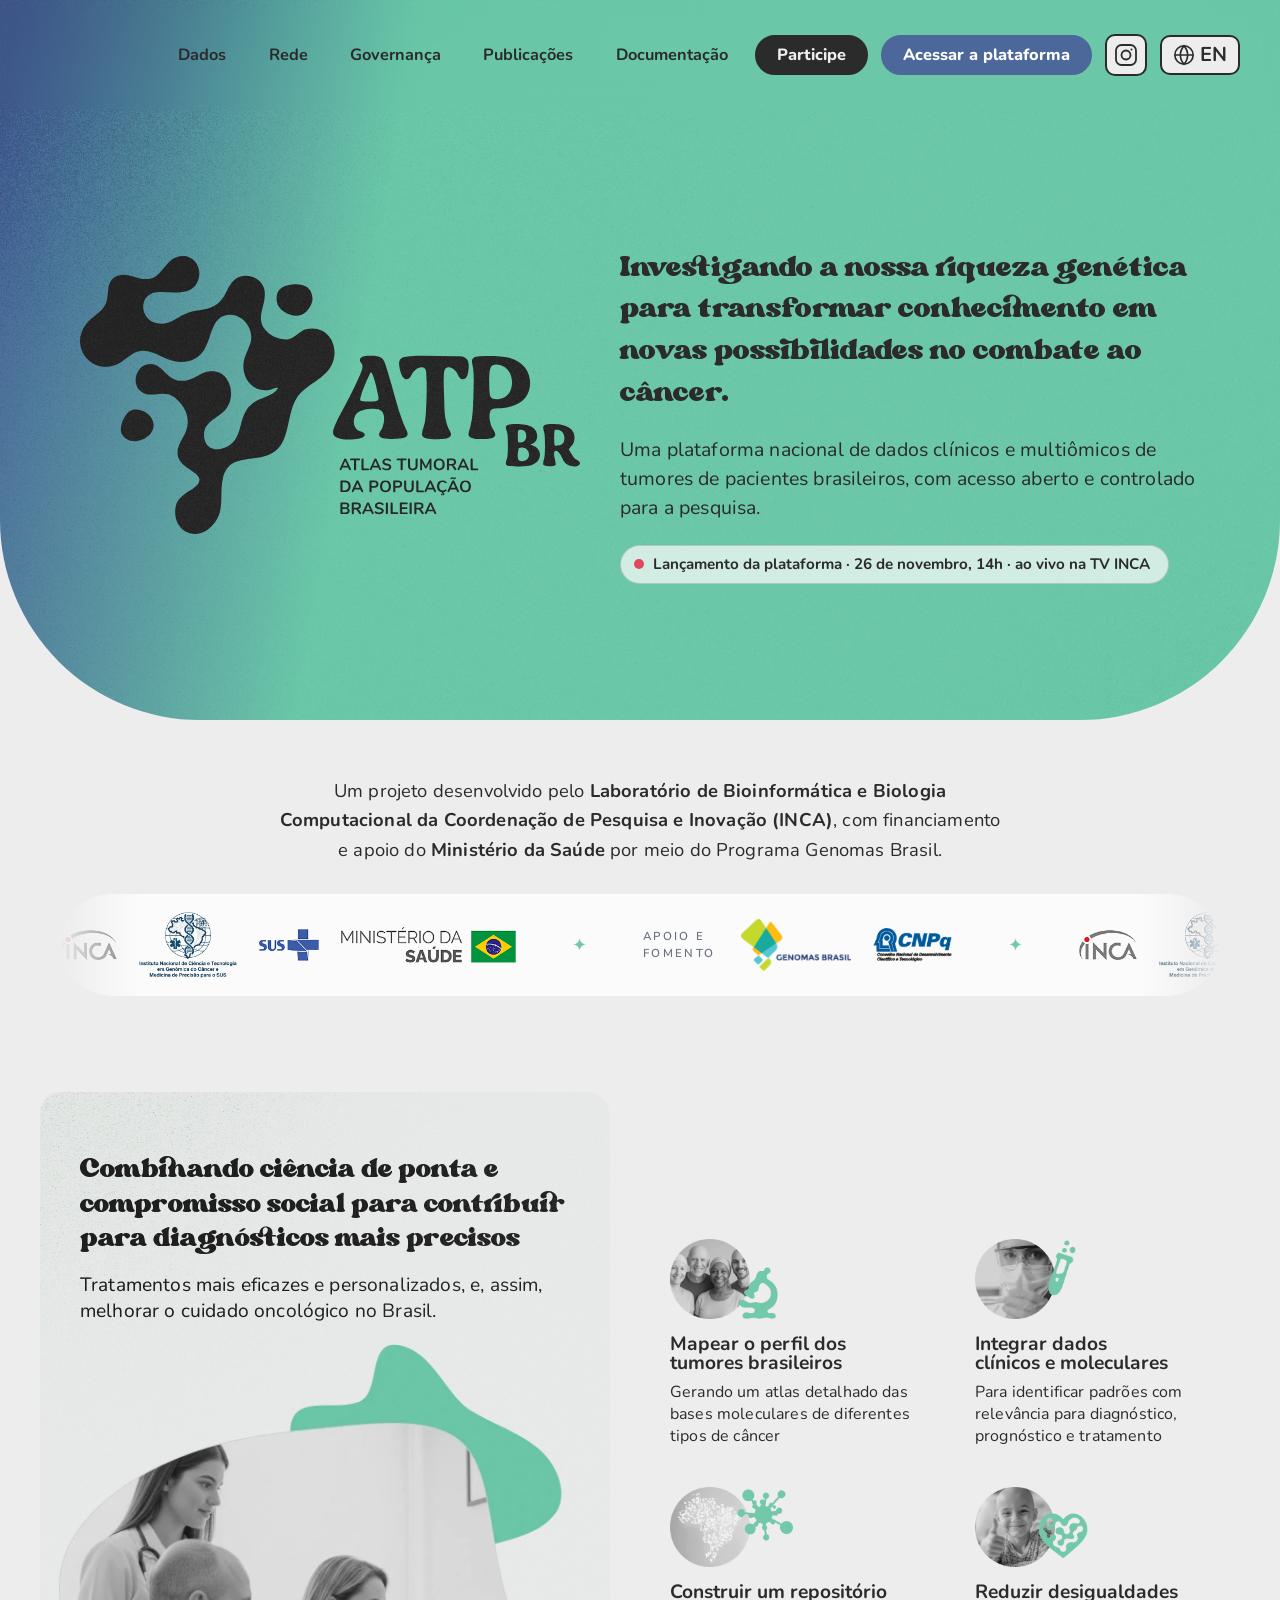
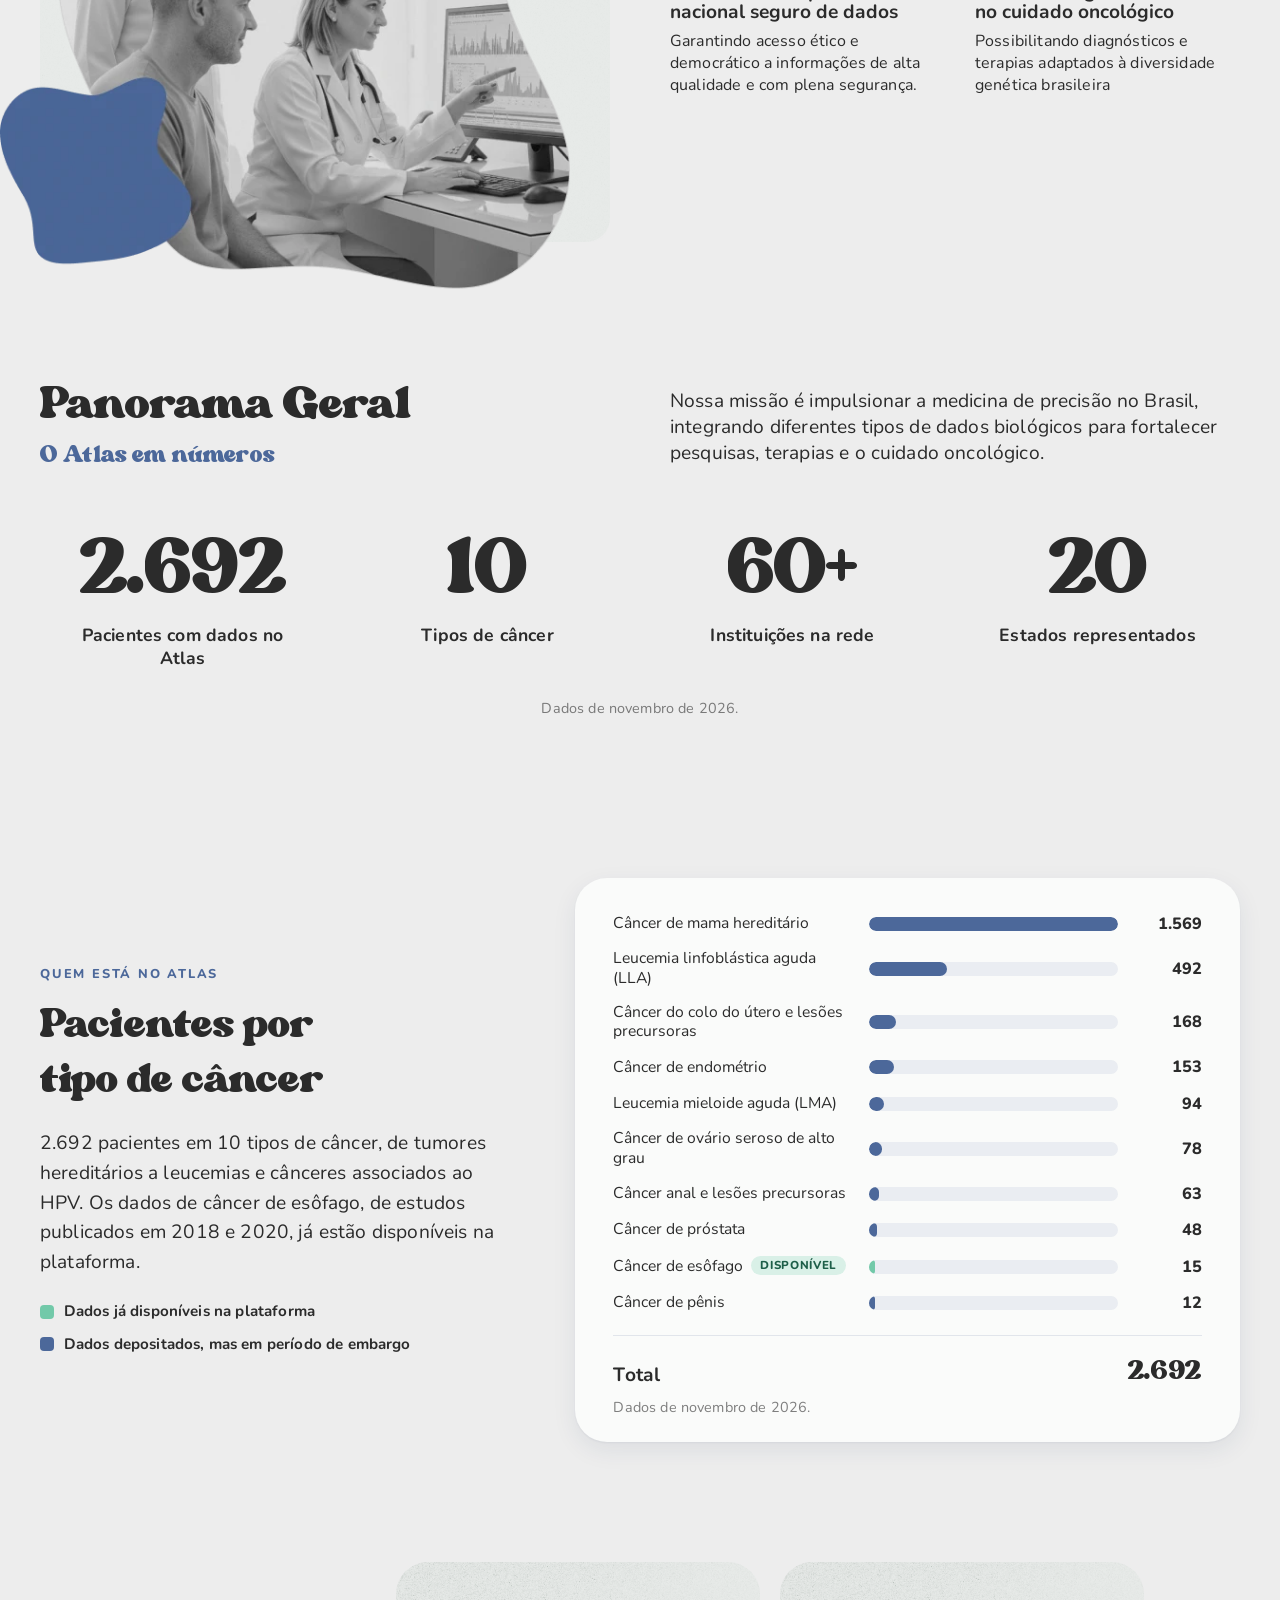
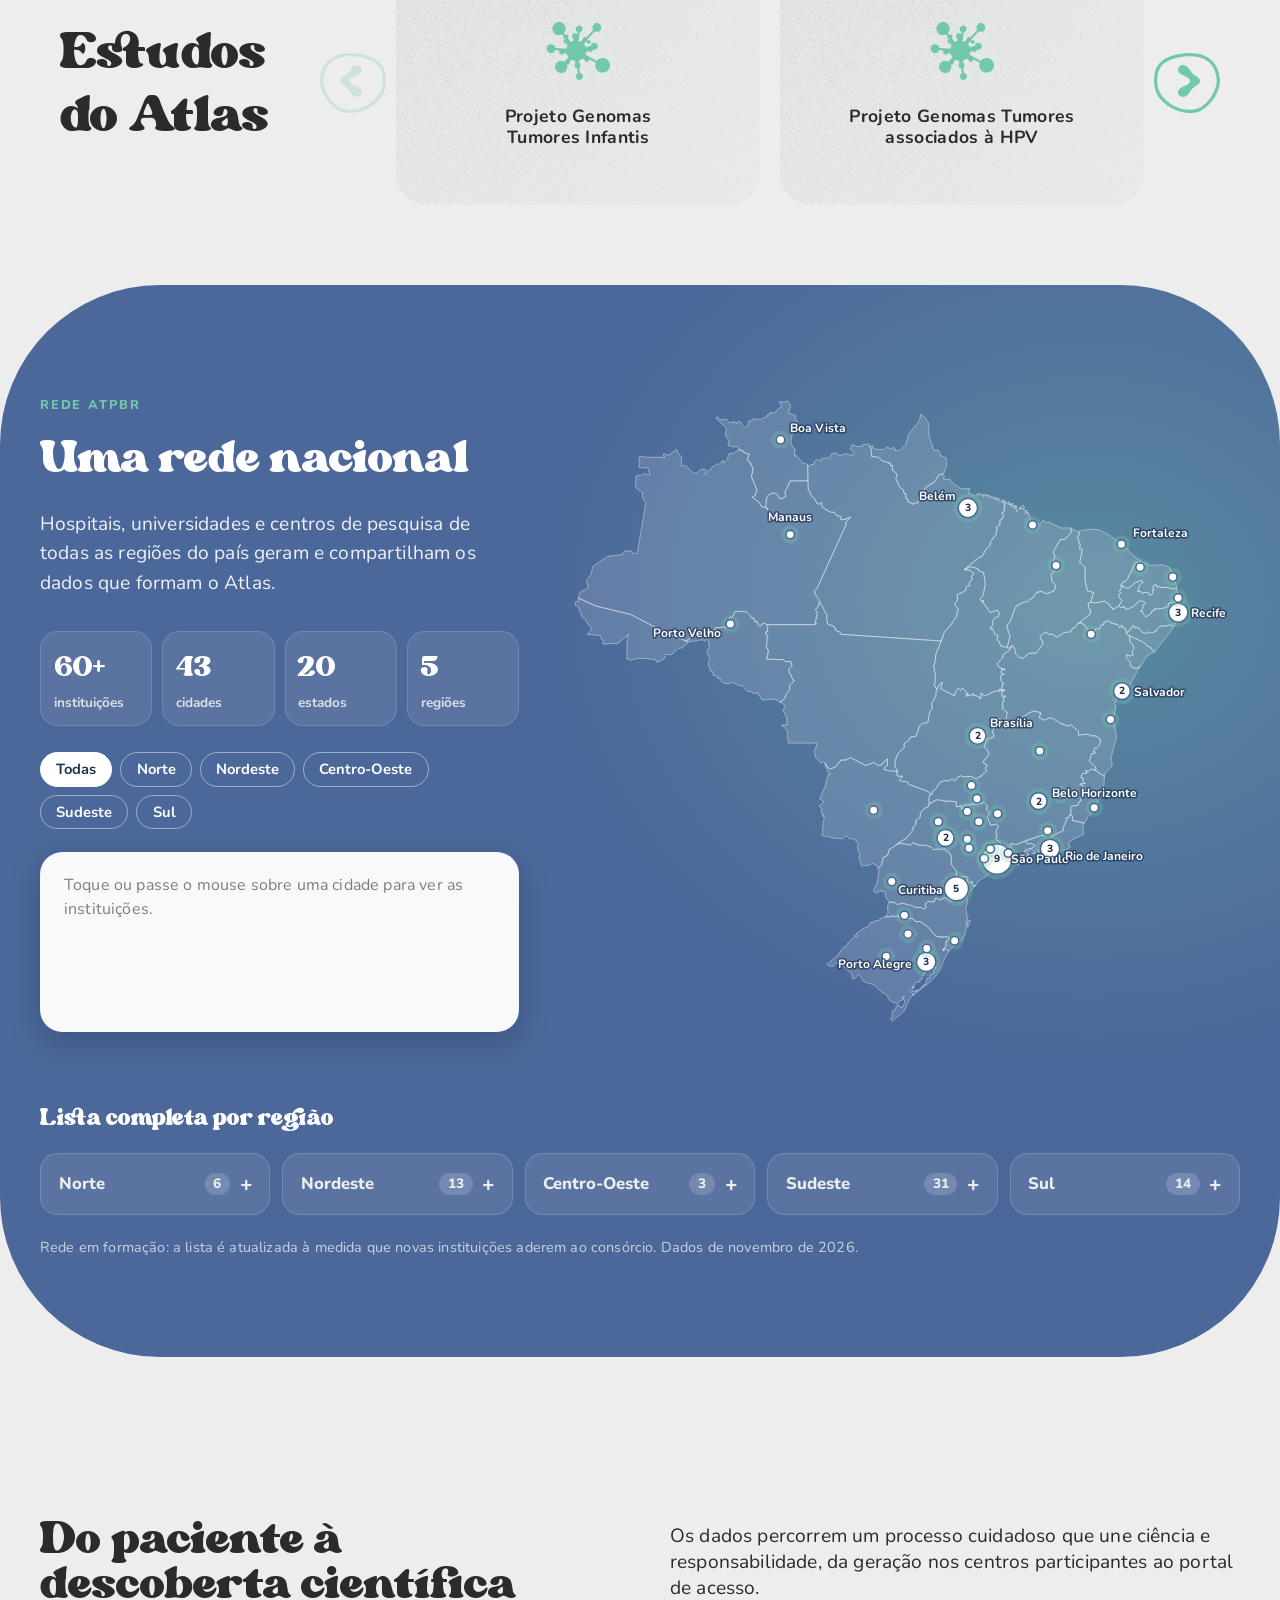
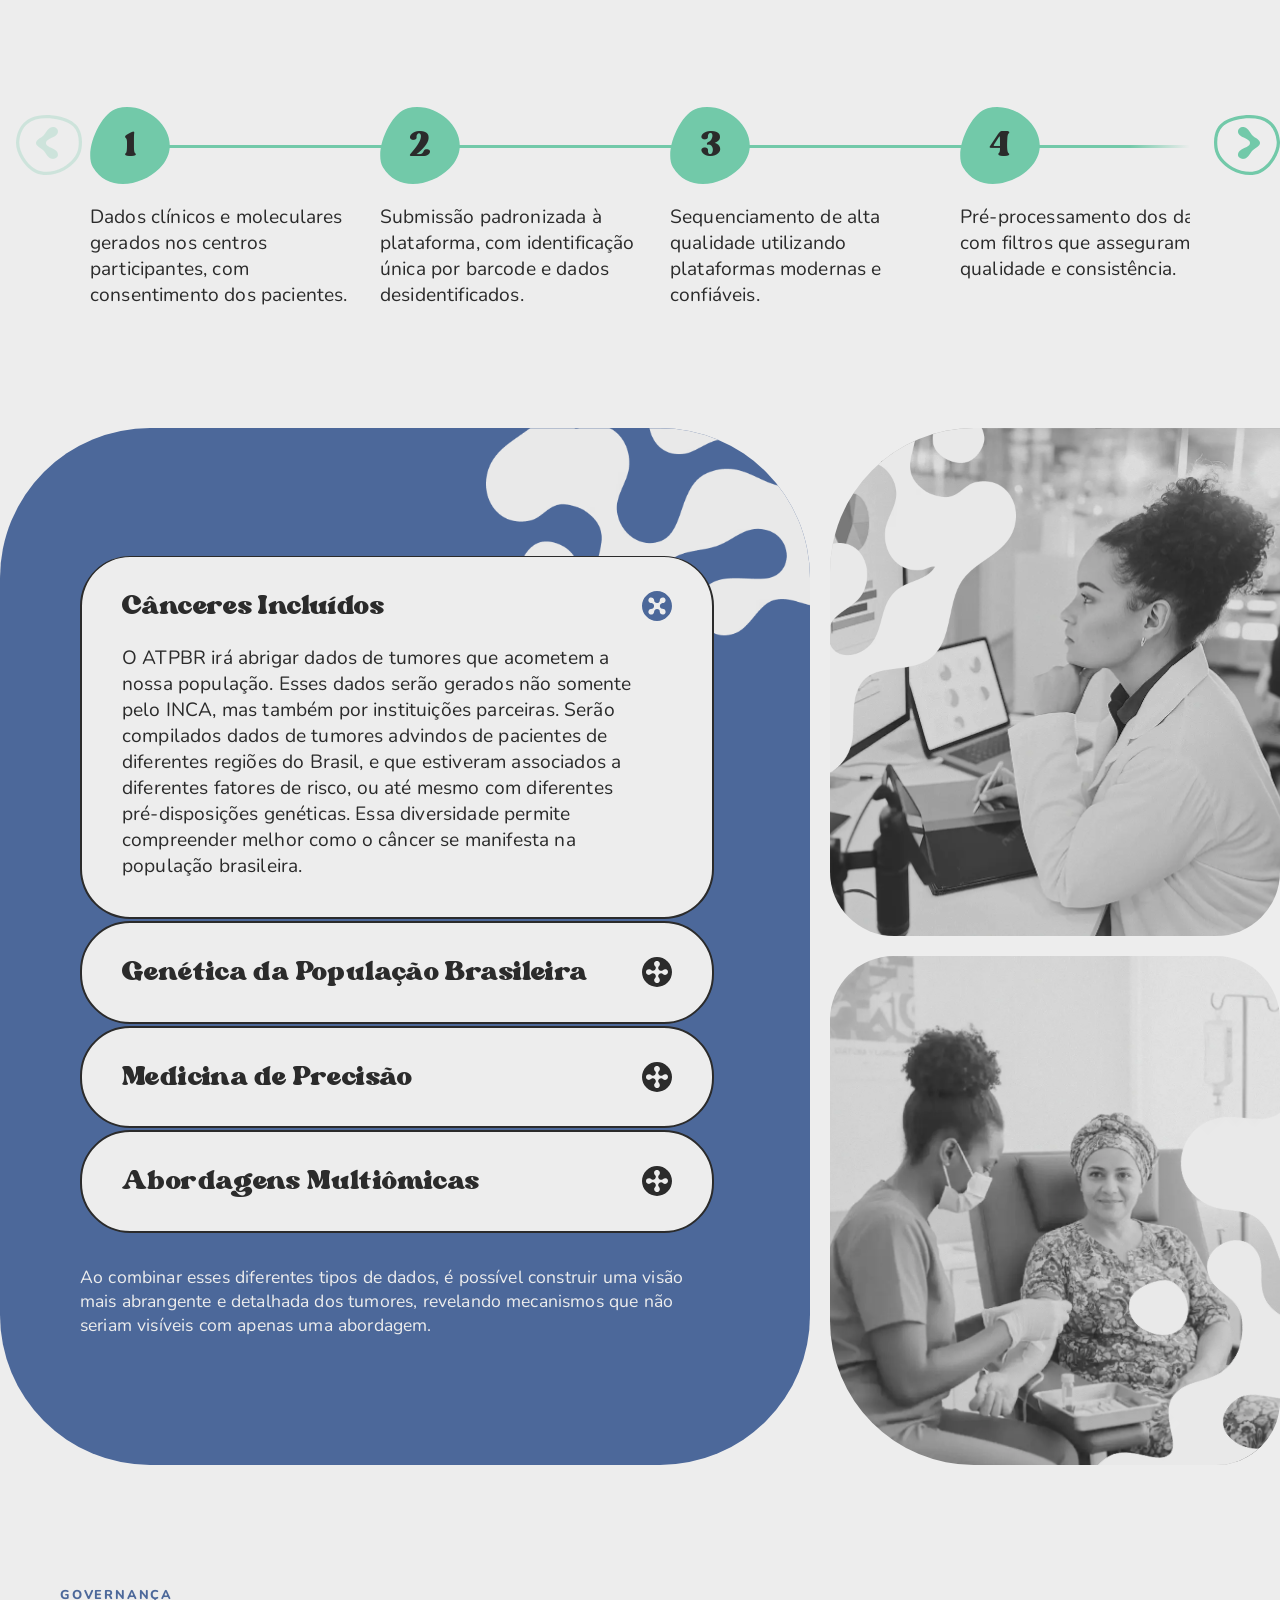
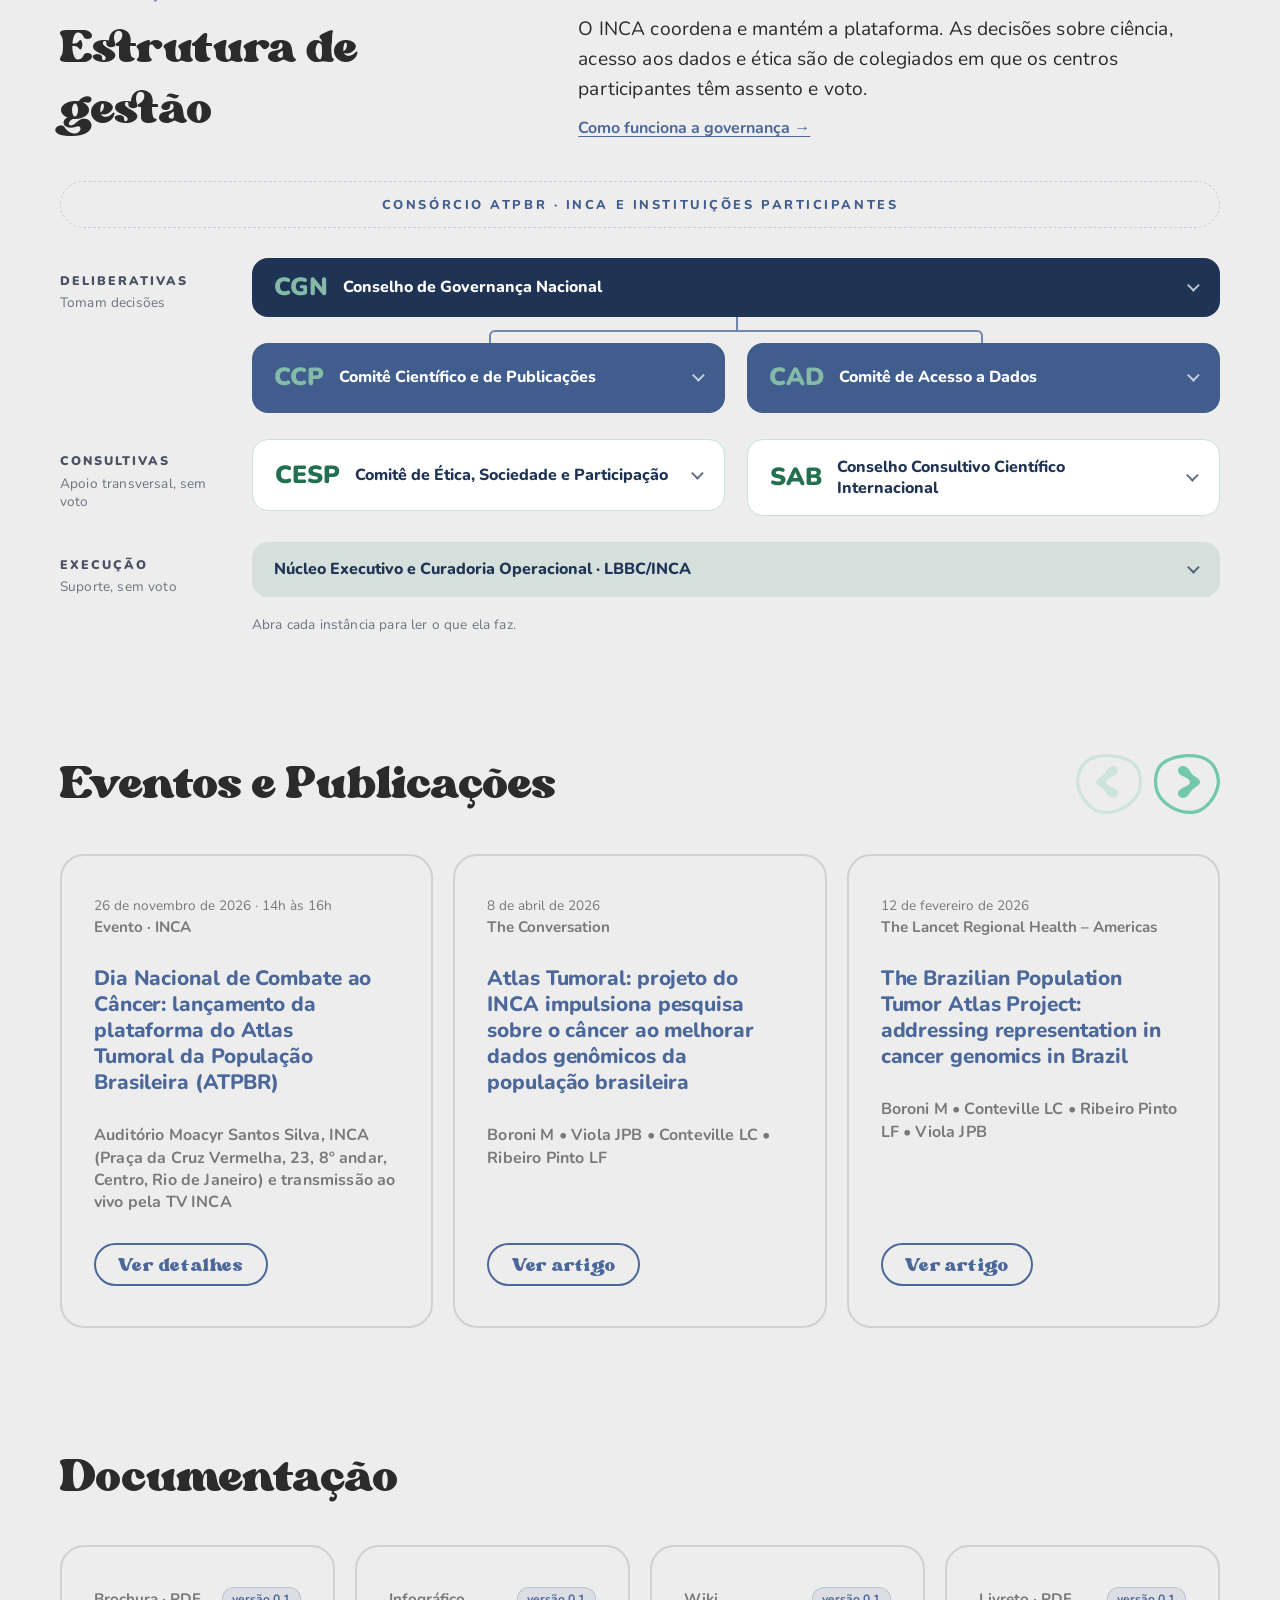
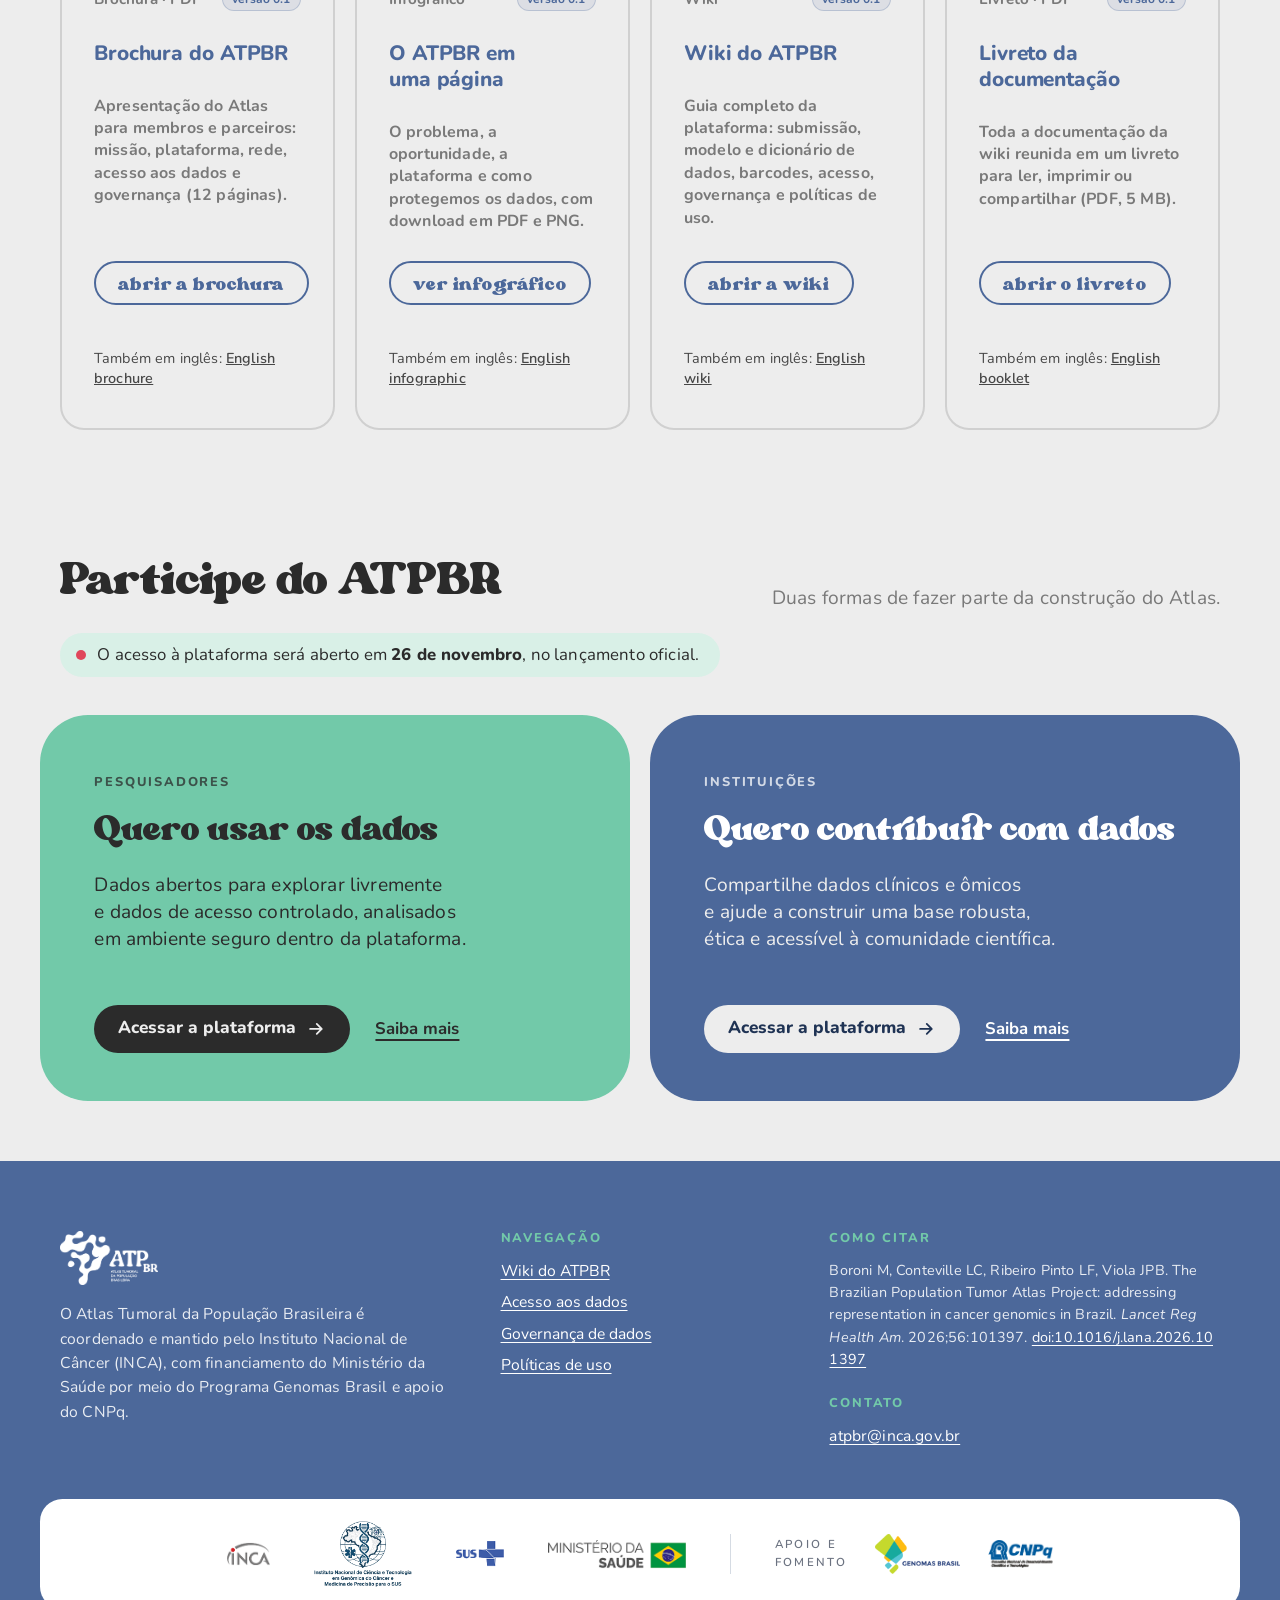
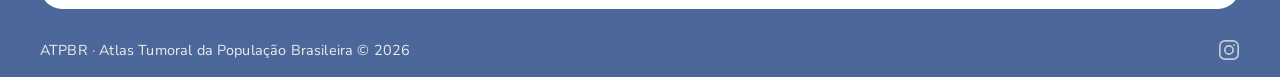
==== commit d0dcbd64: "Documentos marcados como versão 0.1 - Documentação: selo "versão 0.1" nos cartões da brochura, do   " ====
--- a/index.html
+++ b/index.html
@@ -945,7 +945,7 @@
             <div class="docs-grid">
                 <div class="pub-card pub-brochura">
                     <div class="pub-card-meta">
-                        <span class="pub-source">Brochura · PDF</span>
+                        <span class="pub-source">Brochura · PDF</span><span class="pub-versao" title="Versão 0.1, novembro de 2026">versão 0.1</span>
                     </div>
                     <h3 class="pub-title">Brochura do ATPBR</h3>
                     <p class="pub-authors">Apresentação do Atlas para membros e parceiros: missão, plataforma, rede, acesso aos dados e governança (12 páginas).</p>
@@ -955,7 +955,7 @@
 
                 <div class="pub-card">
                     <div class="pub-card-meta">
-                        <span class="pub-source">Infográfico</span>
+                        <span class="pub-source">Infográfico</span><span class="pub-versao" title="Versão 0.1, novembro de 2026">versão 0.1</span>
                     </div>
                     <h3 class="pub-title">O ATPBR em uma página</h3>
                     <p class="pub-authors">O problema, a oportunidade, a plataforma e como protegemos os dados, com download em PDF e PNG.</p>
@@ -965,7 +965,7 @@
 
                 <div class="pub-card">
                     <div class="pub-card-meta">
-                        <span class="pub-source">Wiki</span>
+                        <span class="pub-source">Wiki</span><span class="pub-versao" title="Versão 0.1, novembro de 2026">versão 0.1</span>
                     </div>
                     <h3 class="pub-title">Wiki do ATPBR</h3>
                     <p class="pub-authors">Guia completo da plataforma: submissão, modelo e dicionário de dados, barcodes, acesso, governança e políticas de uso.</p>
@@ -975,7 +975,7 @@
 
                 <div class="pub-card">
                     <div class="pub-card-meta">
-                        <span class="pub-source">Livreto · PDF</span>
+                        <span class="pub-source">Livreto · PDF</span><span class="pub-versao" title="Versão 0.1, novembro de 2026">versão 0.1</span>
                     </div>
                     <h3 class="pub-title">Livreto da documentação</h3>
                     <p class="pub-authors">Toda a documentação da wiki reunida em um livreto para ler, imprimir ou compartilhar (PDF, 5 MB).</p>
--- a/style.css
+++ b/style.css
@@ -2915,3 +2915,14 @@
     .section-sanfona .col-left { padding: 40px 10px; border-radius: 2.4rem; }
     .section-sanfona .accordion-item { padding: 8px 8px 8px 16px; border-radius: 2rem; }
 }
+
+/* ── Documentação: versão de cada peça ──
+   Selo "versão 0.1" ao lado do tipo (Brochura · PDF, Wiki...). Ao lançar uma
+   versão nova, trocar o número nos quatro cartões (index.html e en.html), na wiki (VERSAO em
+   tools/build_wiki.py), no infográfico e no livreto (VERSAO em build.py). */
+.docs-grid .pub-card-meta { flex-direction: row; flex-wrap: wrap; justify-content: space-between; align-items: center; gap: .4rem .8rem; }
+.pub-versao {
+    font-family: "Nunito", sans-serif; font-size: .75rem; font-weight: 700; line-height: 1;
+    padding: .3rem .6rem; border-radius: 999px; white-space: nowrap;
+    color: var(--cor-primaria); background: rgba(76, 104, 154, .1); border: 1px solid rgba(76, 104, 154, .25);
+}
